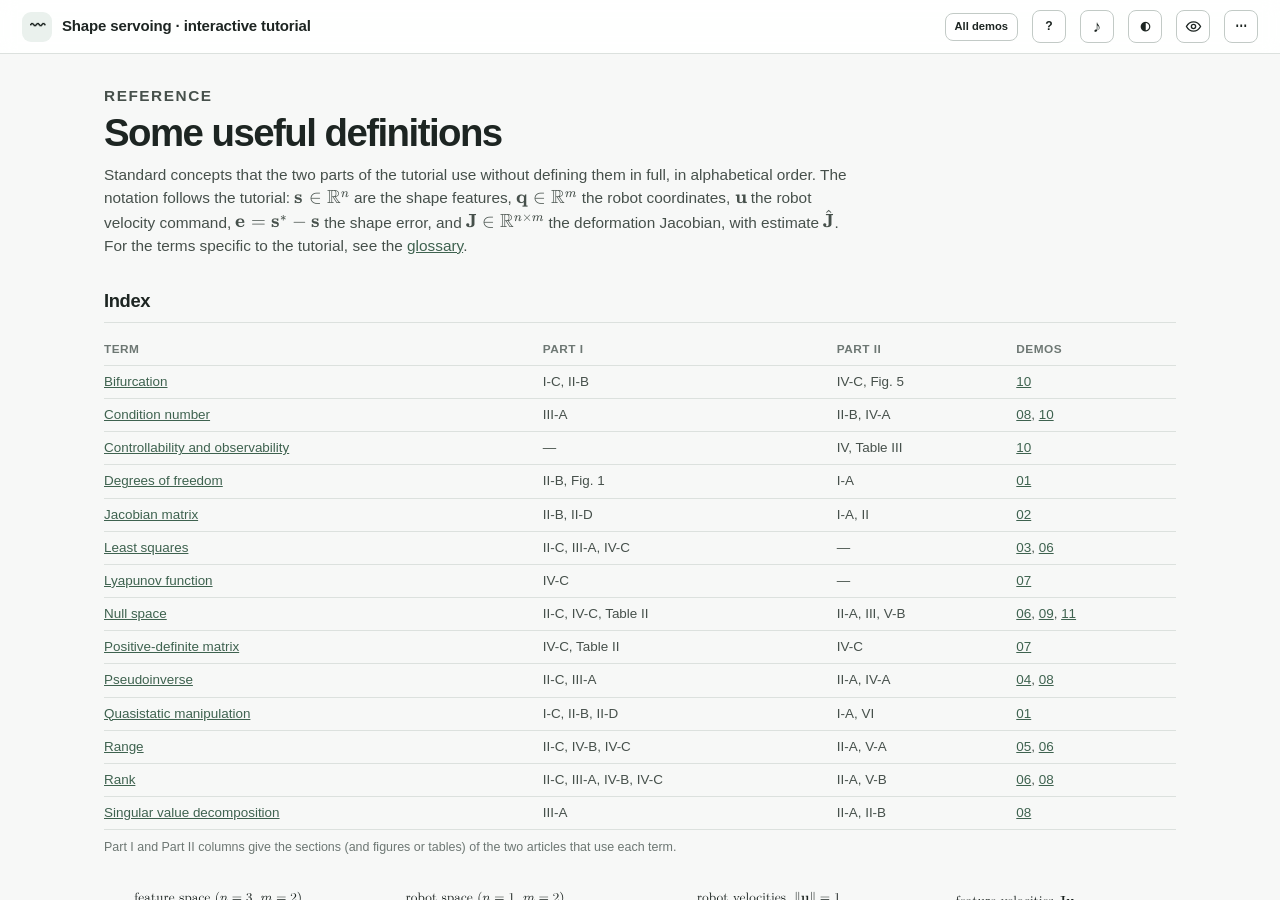
==== docs/definitions.html @ 4044e43f "Shape servoing tutorial: code and interactive demos Code for the two-part tutorial "A Tutorial on Sh" ====
<!DOCTYPE html>
<html lang="en">
<head>
    <meta charset="UTF-8">
    <meta name="viewport" content="width=device-width, initial-scale=1.0">
    <title>Useful definitions · Shape Servoing Demos</title>
    <link rel="icon" type="image/svg+xml" href="[data-uri]" data-inline="img/icon.svg">
    <script>(function () {
    // The pages run inside player.html (js/lib/frame.js): move there before the rest of this page loads,
    // except in a frame, with ?standalone, or on hosts that serve every page in a sandboxed origin.
    var sandboxed = window.origin === 'null' && location.protocol !== 'file:';
    if (window.top === window && !sandboxed && !/[?&]standalone\b/.test(location.search)) {
        var page = location.pathname.split('/').pop() || 'index.html';
        location.replace('player.html?p=' + encodeURIComponent(page + location.search + location.hash));
        return;
    }
    // Theme and palette before the first paint (js/lib/theme.js; carried in ?st= where storage is unavailable).
    var get = function (key) { try { return localStorage.getItem(key); } catch (e) { return null; } };
    var theme = get('shape-servoing-theme'), palette = get('shape-servoing-palette');
    try {
        var st = new URLSearchParams(location.search).get('st');
        if (st) {
            var carried = JSON.parse(atob(st.replace(/-/g, '+').replace(/_/g, '/')));
            theme = carried['shape-servoing-theme'] || theme;
            palette = carried['shape-servoing-palette'] || palette;
        }
    } catch (e) { /* malformed */ }
    document.documentElement.dataset.theme = theme === 'dark' || theme === 'light' ? theme
        : (matchMedia('(prefers-color-scheme: dark)').matches ? 'dark' : 'light');
    if (palette === 'cvd') document.documentElement.dataset.palette = 'cvd';
})();</script>
    <style data-inline="vendor/katex/katex.min.css">
/* KaTeX (MIT license), vendor/katex/katex.min.css with the fonts of vendor/katex/fonts */
@font-face{font-display:block;font-family:KaTeX_AMS;font-style:normal;font-weight:400;src:url([data-uri]) format("woff2")}@font-face{font-display:block;font-family:KaTeX_Caligraphic;font-style:normal;font-weight:700;src:url([data-uri]) format("woff2")}@font-face{font-display:block;font-family:KaTeX_Caligraphic;font-style:normal;font-weight:400;src:url([data-uri]) format("woff2")}@font-face{font-display:block;font-family:KaTeX_Fraktur;font-style:normal;font-weight:700;src:url([data-uri]) format("woff2")}@font-face{font-display:block;font-family:KaTeX_Fraktur;font-style:normal;font-weight:400;src:url([data-uri]) format("woff2")}@font-face{font-display:block;font-family:KaTeX_Main;font-style:normal;font-weight:700;src:url([data-uri]) format("woff2")}@font-face{font-display:block;font-family:KaTeX_Main;font-style:italic;font-weight:700;src:url([data-uri]) format("woff2")}@font-face{font-display:block;font-family:KaTeX_Main;font-style:italic;font-weight:400;src:url([data-uri]) format("woff2")}@font-face{font-display:block;font-family:KaTeX_Main;font-style:normal;font-weight:400;src:url([data-uri]) format("woff2")}@font-face{font-display:block;font-family:KaTeX_Math;font-style:italic;font-weight:700;src:url([data-uri]) format("woff2")}@font-face{font-display:block;font-family:KaTeX_Math;font-style:italic;font-weight:400;src:url([data-uri]) format("woff2")}@font-face{font-display:block;font-family:"KaTeX_SansSerif";font-style:normal;font-weight:700;src:url([data-uri]) format("woff2")}@font-face{font-display:block;font-family:"KaTeX_SansSerif";font-style:italic;font-weight:400;src:url([data-uri]) format("woff2")}@font-face{font-display:block;font-family:"KaTeX_SansSerif";font-style:normal;font-weight:400;src:url([data-uri]) format("woff2")}@font-face{font-display:block;font-family:KaTeX_Script;font-style:normal;font-weight:400;src:url([data-uri]) format("woff2")}@font-face{font-display:block;font-family:KaTeX_Size1;font-style:normal;font-weight:400;src:url([data-uri]) format("woff2")}@font-face{font-display:block;font-family:KaTeX_Size2;font-style:normal;font-weight:400;src:url([data-uri]) format("woff2")}@font-face{font-display:block;font-family:KaTeX_Size3;font-style:normal;font-weight:400;src:url([data-uri]) format("woff2")}@font-face{font-display:block;font-family:KaTeX_Size4;font-style:normal;font-weight:400;src:url([data-uri]) format("woff2")}@font-face{font-display:block;font-family:KaTeX_Typewriter;font-style:normal;font-weight:400;src:url([data-uri]) format("woff2")}.katex{font:normal 1.21em KaTeX_Main,Times New Roman,serif;line-height:1.2;position:relative;text-indent:0;text-rendering:auto}.katex *{-ms-high-contrast-adjust:none!important;border-color:currentColor}.katex .katex-version:after{content:"0.16.47"}.katex .katex-mathml{border:0;-webkit-clip-path:inset(50%);clip-path:inset(50%);height:1px;overflow:hidden;padding:0;position:absolute;width:1px}.katex .katex-html>.newline{display:block}.katex .base{position:relative;white-space:nowrap;width:-webkit-min-content;width:-moz-min-content;width:min-content}.katex .base,.katex .strut{display:inline-block}.katex .textbf{font-weight:700}.katex .textit{font-style:italic}.katex .textrm{font-family:KaTeX_Main}.katex .textsf{font-family:KaTeX_SansSerif}.katex .texttt{font-family:KaTeX_Typewriter}.katex .mathnormal{font-family:KaTeX_Math;font-style:italic}.katex .mathit{font-family:KaTeX_Main;font-style:italic}.katex .mathrm{font-style:normal}.katex .mathbf{font-family:KaTeX_Main;font-weight:700}.katex .boldsymbol{font-family:KaTeX_Math;font-style:italic;font-weight:700}.katex .amsrm,.katex .mathbb,.katex .textbb{font-family:KaTeX_AMS}.katex .mathcal{font-family:KaTeX_Caligraphic}.katex .mathfrak,.katex .textfrak{font-family:KaTeX_Fraktur}.katex .mathboldfrak,.katex .textboldfrak{font-family:KaTeX_Fraktur;font-weight:700}.katex .mathtt{font-family:KaTeX_Typewriter}.katex .mathscr,.katex .textscr{font-family:KaTeX_Script}.katex .mathsf,.katex .textsf{font-family:KaTeX_SansSerif}.katex .mathboldsf,.katex .textboldsf{font-family:KaTeX_SansSerif;font-weight:700}.katex .mathitsf,.katex .mathsfit,.katex .textitsf{font-family:KaTeX_SansSerif;font-style:italic}.katex .mainrm{font-family:KaTeX_Main;font-style:normal}.katex .vlist-t{border-collapse:collapse;display:inline-table;table-layout:fixed}.katex .vlist-r{display:table-row}.katex .vlist{display:table-cell;position:relative;vertical-align:bottom}.katex .vlist>span{display:block;height:0;position:relative}.katex .vlist>span>span{display:inline-block}.katex .vlist>span>.pstrut{overflow:hidden;width:0}.katex .vlist-t2{margin-right:-2px}.katex .vlist-s{display:table-cell;font-size:1px;min-width:2px;vertical-align:bottom;width:2px}.katex .vbox{align-items:baseline;display:inline-flex;flex-direction:column}.katex .hbox{width:100%}.katex .hbox,.katex .thinbox{display:inline-flex;flex-direction:row}.katex .thinbox{max-width:0;width:0}.katex .msupsub{text-align:left}.katex .mfrac>span>span{text-align:center}.katex .mfrac .frac-line{border-bottom-style:solid;display:inline-block;width:100%}.katex .hdashline,.katex .hline,.katex .mfrac .frac-line,.katex .overline .overline-line,.katex .rule,.katex .underline .underline-line{min-height:1px}.katex .mspace{display:inline-block}.katex .smash{display:inline;line-height:0}.katex .clap,.katex .llap,.katex .rlap{position:relative;width:0}.katex .clap>.inner,.katex .llap>.inner,.katex .rlap>.inner{position:absolute}.katex .clap>.fix,.katex .llap>.fix,.katex .rlap>.fix{display:inline-block}.katex .llap>.inner{right:0}.katex .clap>.inner,.katex .rlap>.inner{left:0}.katex .clap>.inner>span{margin-left:-50%;margin-right:50%}.katex .rule{border:0 solid;display:inline-block;position:relative}.katex .hline,.katex .overline .overline-line,.katex .underline .underline-line{border-bottom-style:solid;display:inline-block;width:100%}.katex .hdashline{border-bottom-style:dashed;display:inline-block;width:100%}.katex .sqrt>.root{margin-left:.2777777778em;margin-right:-.5555555556em}.katex .fontsize-ensurer.reset-size1.size1,.katex .sizing.reset-size1.size1{font-size:1em}.katex .fontsize-ensurer.reset-size1.size2,.katex .sizing.reset-size1.size2{font-size:1.2em}.katex .fontsize-ensurer.reset-size1.size3,.katex .sizing.reset-size1.size3{font-size:1.4em}.katex .fontsize-ensurer.reset-size1.size4,.katex .sizing.reset-size1.size4{font-size:1.6em}.katex .fontsize-ensurer.reset-size1.size5,.katex .sizing.reset-size1.size5{font-size:1.8em}.katex .fontsize-ensurer.reset-size1.size6,.katex .sizing.reset-size1.size6{font-size:2em}.katex .fontsize-ensurer.reset-size1.size7,.katex .sizing.reset-size1.size7{font-size:2.4em}.katex .fontsize-ensurer.reset-size1.size8,.katex .sizing.reset-size1.size8{font-size:2.88em}.katex .fontsize-ensurer.reset-size1.size9,.katex .sizing.reset-size1.size9{font-size:3.456em}.katex .fontsize-ensurer.reset-size1.size10,.katex .sizing.reset-size1.size10{font-size:4.148em}.katex .fontsize-ensurer.reset-size1.size11,.katex .sizing.reset-size1.size11{font-size:4.976em}.katex .fontsize-ensurer.reset-size2.size1,.katex .sizing.reset-size2.size1{font-size:.8333333333em}.katex .fontsize-ensurer.reset-size2.size2,.katex .sizing.reset-size2.size2{font-size:1em}.katex .fontsize-ensurer.reset-size2.size3,.katex .sizing.reset-size2.size3{font-size:1.1666666667em}.katex .fontsize-ensurer.reset-size2.size4,.katex .sizing.reset-size2.size4{font-size:1.3333333333em}.katex .fontsize-ensurer.reset-size2.size5,.katex .sizing.reset-size2.size5{font-size:1.5em}.katex .fontsize-ensurer.reset-size2.size6,.katex .sizing.reset-size2.size6{font-size:1.6666666667em}.katex .fontsize-ensurer.reset-size2.size7,.katex .sizing.reset-size2.size7{font-size:2em}.katex .fontsize-ensurer.reset-size2.size8,.katex .sizing.reset-size2.size8{font-size:2.4em}.katex .fontsize-ensurer.reset-size2.size9,.katex .sizing.reset-size2.size9{font-size:2.88em}.katex .fontsize-ensurer.reset-size2.size10,.katex .sizing.reset-size2.size10{font-size:3.4566666667em}.katex .fontsize-ensurer.reset-size2.size11,.katex .sizing.reset-size2.size11{font-size:4.1466666667em}.katex .fontsize-ensurer.reset-size3.size1,.katex .sizing.reset-size3.size1{font-size:.7142857143em}.katex .fontsize-ensurer.reset-size3.size2,.katex .sizing.reset-size3.size2{font-size:.8571428571em}.katex .fontsize-ensurer.reset-size3.size3,.katex .sizing.reset-size3.size3{font-size:1em}.katex .fontsize-ensurer.reset-size3.size4,.katex .sizing.reset-size3.size4{font-size:1.1428571429em}.katex .fontsize-ensurer.reset-size3.size5,.katex .sizing.reset-size3.size5{font-size:1.2857142857em}.katex .fontsize-ensurer.reset-size3.size6,.katex .sizing.reset-size3.size6{font-size:1.4285714286em}.katex .fontsize-ensurer.reset-size3.size7,.katex .sizing.reset-size3.size7{font-size:1.7142857143em}.katex .fontsize-ensurer.reset-size3.size8,.katex .sizing.reset-size3.size8{font-size:2.0571428571em}.katex .fontsize-ensurer.reset-size3.size9,.katex .sizing.reset-size3.size9{font-size:2.4685714286em}.katex .fontsize-ensurer.reset-size3.size10,.katex .sizing.reset-size3.size10{font-size:2.9628571429em}.katex .fontsize-ensurer.reset-size3.size11,.katex .sizing.reset-size3.size11{font-size:3.5542857143em}.katex .fontsize-ensurer.reset-size4.size1,.katex .sizing.reset-size4.size1{font-size:.625em}.katex .fontsize-ensurer.reset-size4.size2,.katex .sizing.reset-size4.size2{font-size:.75em}.katex .fontsize-ensurer.reset-size4.size3,.katex .sizing.reset-size4.size3{font-size:.875em}.katex .fontsize-ensurer.reset-size4.size4,.katex .sizing.reset-size4.size4{font-size:1em}.katex .fontsize-ensurer.reset-size4.size5,.katex .sizing.reset-size4.size5{font-size:1.125em}.katex .fontsize-ensurer.reset-size4.size6,.katex .sizing.reset-size4.size6{font-size:1.25em}.katex .fontsize-ensurer.reset-size4.size7,.katex .sizing.reset-size4.size7{font-size:1.5em}.katex .fontsize-ensurer.reset-size4.size8,.katex .sizing.reset-size4.size8{font-size:1.8em}.katex .fontsize-ensurer.reset-size4.size9,.katex .sizing.reset-size4.size9{font-size:2.16em}.katex .fontsize-ensurer.reset-size4.size10,.katex .sizing.reset-size4.size10{font-size:2.5925em}.katex .fontsize-ensurer.reset-size4.size11,.katex .sizing.reset-size4.size11{font-size:3.11em}.katex .fontsize-ensurer.reset-size5.size1,.katex .sizing.reset-size5.size1{font-size:.5555555556em}.katex .fontsize-ensurer.reset-size5.size2,.katex .sizing.reset-size5.size2{font-size:.6666666667em}.katex .fontsize-ensurer.reset-size5.size3,.katex .sizing.reset-size5.size3{font-size:.7777777778em}.katex .fontsize-ensurer.reset-size5.size4,.katex .sizing.reset-size5.size4{font-size:.8888888889em}.katex .fontsize-ensurer.reset-size5.size5,.katex .sizing.reset-size5.size5{font-size:1em}.katex .fontsize-ensurer.reset-size5.size6,.katex .sizing.reset-size5.size6{font-size:1.1111111111em}.katex .fontsize-ensurer.reset-size5.size7,.katex .sizing.reset-size5.size7{font-size:1.3333333333em}.katex .fontsize-ensurer.reset-size5.size8,.katex .sizing.reset-size5.size8{font-size:1.6em}.katex .fontsize-ensurer.reset-size5.size9,.katex .sizing.reset-size5.size9{font-size:1.92em}.katex .fontsize-ensurer.reset-size5.size10,.katex .sizing.reset-size5.size10{font-size:2.3044444444em}.katex .fontsize-ensurer.reset-size5.size11,.katex .sizing.reset-size5.size11{font-size:2.7644444444em}.katex .fontsize-ensurer.reset-size6.size1,.katex .sizing.reset-size6.size1{font-size:.5em}.katex .fontsize-ensurer.reset-size6.size2,.katex .sizing.reset-size6.size2{font-size:.6em}.katex .fontsize-ensurer.reset-size6.size3,.katex .sizing.reset-size6.size3{font-size:.7em}.katex .fontsize-ensurer.reset-size6.size4,.katex .sizing.reset-size6.size4{font-size:.8em}.katex .fontsize-ensurer.reset-size6.size5,.katex .sizing.reset-size6.size5{font-size:.9em}.katex .fontsize-ensurer.reset-size6.size6,.katex .sizing.reset-size6.size6{font-size:1em}.katex .fontsize-ensurer.reset-size6.size7,.katex .sizing.reset-size6.size7{font-size:1.2em}.katex .fontsize-ensurer.reset-size6.size8,.katex .sizing.reset-size6.size8{font-size:1.44em}.katex .fontsize-ensurer.reset-size6.size9,.katex .sizing.reset-size6.size9{font-size:1.728em}.katex .fontsize-ensurer.reset-size6.size10,.katex .sizing.reset-size6.size10{font-size:2.074em}.katex .fontsize-ensurer.reset-size6.size11,.katex .sizing.reset-size6.size11{font-size:2.488em}.katex .fontsize-ensurer.reset-size7.size1,.katex .sizing.reset-size7.size1{font-size:.4166666667em}.katex .fontsize-ensurer.reset-size7.size2,.katex .sizing.reset-size7.size2{font-size:.5em}.katex .fontsize-ensurer.reset-size7.size3,.katex .sizing.reset-size7.size3{font-size:.5833333333em}.katex .fontsize-ensurer.reset-size7.size4,.katex .sizing.reset-size7.size4{font-size:.6666666667em}.katex .fontsize-ensurer.reset-size7.size5,.katex .sizing.reset-size7.size5{font-size:.75em}.katex .fontsize-ensurer.reset-size7.size6,.katex .sizing.reset-size7.size6{font-size:.8333333333em}.katex .fontsize-ensurer.reset-size7.size7,.katex .sizing.reset-size7.size7{font-size:1em}.katex .fontsize-ensurer.reset-size7.size8,.katex .sizing.reset-size7.size8{font-size:1.2em}.katex .fontsize-ensurer.reset-size7.size9,.katex .sizing.reset-size7.size9{font-size:1.44em}.katex .fontsize-ensurer.reset-size7.size10,.katex .sizing.reset-size7.size10{font-size:1.7283333333em}.katex .fontsize-ensurer.reset-size7.size11,.katex .sizing.reset-size7.size11{font-size:2.0733333333em}.katex .fontsize-ensurer.reset-size8.size1,.katex .sizing.reset-size8.size1{font-size:.3472222222em}.katex .fontsize-ensurer.reset-size8.size2,.katex .sizing.reset-size8.size2{font-size:.4166666667em}.katex .fontsize-ensurer.reset-size8.size3,.katex .sizing.reset-size8.size3{font-size:.4861111111em}.katex .fontsize-ensurer.reset-size8.size4,.katex .sizing.reset-size8.size4{font-size:.5555555556em}.katex .fontsize-ensurer.reset-size8.size5,.katex .sizing.reset-size8.size5{font-size:.625em}.katex .fontsize-ensurer.reset-size8.size6,.katex .sizing.reset-size8.size6{font-size:.6944444444em}.katex .fontsize-ensurer.reset-size8.size7,.katex .sizing.reset-size8.size7{font-size:.8333333333em}.katex .fontsize-ensurer.reset-size8.size8,.katex .sizing.reset-size8.size8{font-size:1em}.katex .fontsize-ensurer.reset-size8.size9,.katex .sizing.reset-size8.size9{font-size:1.2em}.katex .fontsize-ensurer.reset-size8.size10,.katex .sizing.reset-size8.size10{font-size:1.4402777778em}.katex .fontsize-ensurer.reset-size8.size11,.katex .sizing.reset-size8.size11{font-size:1.7277777778em}.katex .fontsize-ensurer.reset-size9.size1,.katex .sizing.reset-size9.size1{font-size:.2893518519em}.katex .fontsize-ensurer.reset-size9.size2,.katex .sizing.reset-size9.size2{font-size:.3472222222em}.katex .fontsize-ensurer.reset-size9.size3,.katex .sizing.reset-size9.size3{font-size:.4050925926em}.katex .fontsize-ensurer.reset-size9.size4,.katex .sizing.reset-size9.size4{font-size:.462962963em}.katex .fontsize-ensurer.reset-size9.size5,.katex .sizing.reset-size9.size5{font-size:.5208333333em}.katex .fontsize-ensurer.reset-size9.size6,.katex .sizing.reset-size9.size6{font-size:.5787037037em}.katex .fontsize-ensurer.reset-size9.size7,.katex .sizing.reset-size9.size7{font-size:.6944444444em}.katex .fontsize-ensurer.reset-size9.size8,.katex .sizing.reset-size9.size8{font-size:.8333333333em}.katex .fontsize-ensurer.reset-size9.size9,.katex .sizing.reset-size9.size9{font-size:1em}.katex .fontsize-ensurer.reset-size9.size10,.katex .sizing.reset-size9.size10{font-size:1.2002314815em}.katex .fontsize-ensurer.reset-size9.size11,.katex .sizing.reset-size9.size11{font-size:1.4398148148em}.katex .fontsize-ensurer.reset-size10.size1,.katex .sizing.reset-size10.size1{font-size:.2410800386em}.katex .fontsize-ensurer.reset-size10.size2,.katex .sizing.reset-size10.size2{font-size:.2892960463em}.katex .fontsize-ensurer.reset-size10.size3,.katex .sizing.reset-size10.size3{font-size:.337512054em}.katex .fontsize-ensurer.reset-size10.size4,.katex .sizing.reset-size10.size4{font-size:.3857280617em}.katex .fontsize-ensurer.reset-size10.size5,.katex .sizing.reset-size10.size5{font-size:.4339440694em}.katex .fontsize-ensurer.reset-size10.size6,.katex .sizing.reset-size10.size6{font-size:.4821600771em}.katex .fontsize-ensurer.reset-size10.size7,.katex .sizing.reset-size10.size7{font-size:.5785920926em}.katex .fontsize-ensurer.reset-size10.size8,.katex .sizing.reset-size10.size8{font-size:.6943105111em}.katex .fontsize-ensurer.reset-size10.size9,.katex .sizing.reset-size10.size9{font-size:.8331726133em}.katex .fontsize-ensurer.reset-size10.size10,.katex .sizing.reset-size10.size10{font-size:1em}.katex .fontsize-ensurer.reset-size10.size11,.katex .sizing.reset-size10.size11{font-size:1.1996142719em}.katex .fontsize-ensurer.reset-size11.size1,.katex .sizing.reset-size11.size1{font-size:.2009646302em}.katex .fontsize-ensurer.reset-size11.size2,.katex .sizing.reset-size11.size2{font-size:.2411575563em}.katex .fontsize-ensurer.reset-size11.size3,.katex .sizing.reset-size11.size3{font-size:.2813504823em}.katex .fontsize-ensurer.reset-size11.size4,.katex .sizing.reset-size11.size4{font-size:.3215434084em}.katex .fontsize-ensurer.reset-size11.size5,.katex .sizing.reset-size11.size5{font-size:.3617363344em}.katex .fontsize-ensurer.reset-size11.size6,.katex .sizing.reset-size11.size6{font-size:.4019292605em}.katex .fontsize-ensurer.reset-size11.size7,.katex .sizing.reset-size11.size7{font-size:.4823151125em}.katex .fontsize-ensurer.reset-size11.size8,.katex .sizing.reset-size11.size8{font-size:.578778135em}.katex .fontsize-ensurer.reset-size11.size9,.katex .sizing.reset-size11.size9{font-size:.6945337621em}.katex .fontsize-ensurer.reset-size11.size10,.katex .sizing.reset-size11.size10{font-size:.8336012862em}.katex .fontsize-ensurer.reset-size11.size11,.katex .sizing.reset-size11.size11{font-size:1em}.katex .delimsizing.size1{font-family:KaTeX_Size1}.katex .delimsizing.size2{font-family:KaTeX_Size2}.katex .delimsizing.size3{font-family:KaTeX_Size3}.katex .delimsizing.size4{font-family:KaTeX_Size4}.katex .delimsizing.mult .delim-size1>span{font-family:KaTeX_Size1}.katex .delimsizing.mult .delim-size4>span{font-family:KaTeX_Size4}.katex .nulldelimiter{display:inline-block;width:.12em}.katex .delimcenter,.katex .op-symbol{position:relative}.katex .op-symbol.small-op{font-family:KaTeX_Size1}.katex .op-symbol.large-op{font-family:KaTeX_Size2}.katex .accent>.vlist-t,.katex .op-limits>.vlist-t{text-align:center}.katex .accent .accent-body{position:relative}.katex .accent .accent-body:not(.accent-full){width:0}.katex .overlay{display:block}.katex .mtable .vertical-separator{display:inline-block;min-width:1px}.katex .mtable .arraycolsep{display:inline-block}.katex .mtable .col-align-c>.vlist-t{text-align:center}.katex .mtable .col-align-l>.vlist-t{text-align:left}.katex .mtable .col-align-r>.vlist-t{text-align:right}.katex .svg-align{text-align:left}.katex svg{fill:currentColor;stroke:currentColor;display:block;height:inherit;position:absolute;width:100%}.katex svg path{stroke:none}.katex svg{fill-rule:nonzero;fill-opacity:1;stroke-width:1;stroke-linecap:butt;stroke-linejoin:miter;stroke-miterlimit:4;stroke-dasharray:none;stroke-dashoffset:0;stroke-opacity:1}.katex img{border-style:none;max-height:none;max-width:none;min-height:0;min-width:0}.katex .stretchy{display:block;overflow:hidden;position:relative;width:100%}.katex .stretchy:after,.katex .stretchy:before{content:""}.katex .hide-tail{overflow:hidden;position:relative;width:100%}.katex .halfarrow-left{left:0;overflow:hidden;position:absolute;width:50.2%}.katex .halfarrow-right{overflow:hidden;position:absolute;right:0;width:50.2%}.katex .brace-left{left:0;overflow:hidden;position:absolute;width:25.1%}.katex .brace-center{left:25%;overflow:hidden;position:absolute;width:50%}.katex .brace-right{overflow:hidden;position:absolute;right:0;width:25.1%}.katex .x-arrow-pad{padding:0 .5em}.katex .cd-arrow-pad{padding:0 .55556em 0 .27778em}.katex .mover,.katex .munder,.katex .x-arrow{text-align:center}.katex .boxpad{padding:0 .3em}.katex .fbox,.katex .fcolorbox{border:.04em solid;box-sizing:border-box}.katex .cancel-pad{padding:0 .2em}.katex .cancel-lap{margin-left:-.2em;margin-right:-.2em}.katex .sout{border-bottom-style:solid;border-bottom-width:.08em}.katex .angl{border-right:.049em solid;border-top:.049em solid;box-sizing:border-box;margin-right:.03889em}.katex .anglpad{padding:0 .03889em}.katex .eqn-num:before{content:"(" counter(katexEqnNo) ")";counter-increment:katexEqnNo}.katex .mml-eqn-num:before{content:"(" counter(mmlEqnNo) ")";counter-increment:mmlEqnNo}.katex .mtr-glue{width:50%}.katex .cd-vert-arrow{display:inline-block;position:relative}.katex .cd-label-left{display:inline-block;position:absolute;right:calc(50% + .3em);text-align:left}.katex .cd-label-right{display:inline-block;left:calc(50% + .3em);position:absolute;text-align:right}.katex-display{display:block;margin:1em 0;text-align:center}.katex-display>.katex{display:block;text-align:center;white-space:nowrap}.katex-display>.katex>.katex-html{display:block;position:relative}.katex-display>.katex>.katex-html>.tag{position:absolute;right:0}.katex-display.leqno>.katex>.katex-html>.tag{left:0;right:auto}.katex-display.fleqn>.katex{padding-left:2em;text-align:left}body{counter-reset:katexEqnNo mmlEqnNo}
</style>
    <style data-inline="css/app.css">
/* ==========================================================================
   Shape servoing tutorial - interactive companion
   Visual language: entity colours of the paper
   figures (rod blue, tracked points yellow, target slate, grippers violet and
   orange, failures red).
   ========================================================================== */

:root {
    color-scheme: light;
    --bg: #f7f8f7;
    --surface: #ffffff;
    --surface-soft: #f0f3f1;
    --ink: #1d2522;
    --ink-soft: #46504b;
    --muted: #6d7773;
    --line: #dce1de;
    --line-strong: #c2cac6;
    --accent: #527563;
    --accent-strong: #3e624f;
    --accent-soft: #eaf1ed;
    --canvas: #fbfcfb;
    --grid: #e8ece9;
    --grid-strong: #d5dcd8;
    --robot: #9aa6a1;
    --robot-deep: #7b8983;
    --joint: #5d6a64;
    --shadow: 0 12px 36px rgba(28, 39, 34, 0.07);

    --rod: #2a78d6;
    --feature: #eda100;
    --feature-ring: #1d2522;
    --target: #868aad;
    --target-point: #727273;
    --grip-l: #4a3aa7;
    --grip-r: #eb6834;
    --red: #e34948;
    --aqua: #1baf7a;
    --green: #2e8540;
    --rep-points: #2a78d6;
    --rep-edges: #eb6834;
    --rep-angles: #1baf7a;
    --div-neg: #e34948;
    --div-pos: #2a78d6;
    --div-mid: #f0efec;

    --font: "Aptos", "Segoe UI Variable", "Segoe UI", "Inter", "Helvetica Neue", Arial, sans-serif;
    --mono: "Cascadia Code", ui-monospace, SFMono-Regular, Menlo, Consolas, monospace;
    font-family: var(--font);
}

[data-theme="dark"] {
    color-scheme: dark;
    --bg: #111513;
    --surface: #171c19;
    --surface-soft: #202723;
    --ink: #eef1ef;
    --ink-soft: #c3cbc7;
    --muted: #929d97;
    --line: #303833;
    --line-strong: #48524c;
    --accent: #91b19f;
    --accent-strong: #b2cdbf;
    --accent-soft: #26372f;
    --canvas: #1c221f;
    --grid: #2a322d;
    --grid-strong: #3a443d;
    --robot: #6f7d77;
    --robot-deep: #586661;
    --joint: #aab6b0;
    --shadow: 0 16px 40px rgba(0, 0, 0, 0.24);

    --rod: #4b93ea;
    --feature: #f2b52a;
    --feature-ring: #111513;
    --target: #a7abcc;
    --target-point: #a3a3a6;
    --grip-l: #8d80ee;
    --grip-r: #f08a5a;
    --red: #ec6b6a;
    --aqua: #2bbd88;
    --green: #4caf63;
    --rep-points: #4b93ea;
    --rep-edges: #f08a5a;
    --rep-angles: #2bbd88;
    --div-neg: #ec6b6a;
    --div-pos: #4b93ea;
    --div-mid: #2b302d;
}

/* Part II (advanced concepts): a warm sand palette for the page, canvases,
   robot arms, and interface accents, so that Part II demos are recognizable at
   a glance. Entity colours (rod, points, target, grippers) do not change.
   Applied to <html> on Part II demo pages and to the Part II menu section. */
[data-part="2"] {
    --bg: #f7f4ee;
    --surface: #fffdf9;
    --surface-soft: #f3eee4;
    --muted: #776f66;
    --line: #e4ddd0;
    --line-strong: #cdc3b1;
    --accent: #8d6b43;
    --accent-strong: #6f5232;
    --accent-soft: #f2eadc;
    --canvas: #fdfbf7;
    --grid: #efe9de;
    --grid-strong: #e0d7c7;
    --robot: #a9a297;
    --robot-deep: #8a8377;
    --joint: #6b645a;
    --div-mid: #f2efe9;
}
[data-theme="dark"][data-part="2"], [data-theme="dark"] [data-part="2"] {
    --bg: #15130f;
    --surface: #1c1915;
    --surface-soft: #27221b;
    --muted: #a09586;
    --line: #38312a;
    --line-strong: #51493e;
    --accent: #c9a97f;
    --accent-strong: #dcc29e;
    --accent-soft: #392f23;
    --canvas: #221e18;
    --grid: #302a22;
    --grid-strong: #423a30;
    --robot: #80786c;
    --robot-deep: #685f54;
    --joint: #b8ad9e;
    --div-mid: #2e2a24;
}

/* Optional colour-blind palette (⋯ menu), after the Okabe-Ito set: red becomes
   vermillion, green bluish green, and aqua sky blue, so that pairs such as
   failure/success, command/response, and edge vectors/turning angles stay
   distinct under common colour-vision deficiencies. The colour names used in
   the lessons (blue rod, yellow points, violet and orange grippers, red, green)
   still apply. The dark rule sets every property of the light one. */
[data-palette="cvd"] {
    --rod: #0072b2;
    --red: #d55e00;
    --aqua: #56b4e9;
    --green: #009e73;
    --rep-points: #0072b2;
    --rep-angles: #009e73;
    --div-neg: #d55e00;
    --div-pos: #0072b2;
}
[data-theme="dark"][data-palette="cvd"] {
    --rod: #4ba3e3;
    --red: #f07f3c;
    --aqua: #8ed0f2;
    --green: #1db38a;
    --rep-points: #4ba3e3;
    --rep-angles: #1db38a;
    --div-neg: #f07f3c;
    --div-pos: #4ba3e3;
}

*, *::before, *::after { box-sizing: border-box; }

html, body { margin: 0; }

body {
    min-height: 100vh;
    color: var(--ink);
    background: var(--bg);
    font-size: 15px;
    line-height: 1.5;
    text-rendering: optimizeLegibility;
}

button, input, select { font: inherit; color: inherit; }
:focus-visible { outline: 3px solid color-mix(in srgb, var(--accent) 55%, transparent); outline-offset: 2px; }
h1, h2, h3, h4, p { margin-top: 0; }
a { color: var(--accent-strong); }
code, .mono { font-family: var(--mono); font-size: 0.86em; }

/* ---------------------------------------------------------------- topbar */
.topbar {
    position: sticky;
    top: 0;
    z-index: 20;
    display: flex;
    gap: 14px;
    align-items: center;
    padding: 10px 22px;
    border-bottom: 1px solid var(--line);
    background: color-mix(in srgb, var(--surface) 88%, transparent);
    backdrop-filter: blur(8px);
}
.brand { display: flex; gap: 10px; align-items: center; color: var(--ink); font-weight: 720; text-decoration: none; letter-spacing: -0.01em; }
.brand-mark { display: grid; width: 30px; height: 30px; place-items: center; border-radius: 9px; background: var(--accent-soft); }
.topbar-title { min-width: 0; overflow: hidden; color: var(--muted); font-size: 0.82rem; white-space: nowrap; text-overflow: ellipsis; }
.topbar-title strong { color: var(--ink); font-weight: 680; }
.topbar-spacer { flex: 1; }
.topbar-nav { display: flex; gap: 6px; }

/* ---------------------------------------------------------------- buttons */
.button {
    display: inline-flex;
    gap: 6px;
    align-items: center;
    justify-content: center;
    min-height: 33px;
    padding: 6px 12px;
    border: 1px solid var(--line-strong);
    border-radius: 8px;
    color: var(--ink);
    background: var(--surface);
    font-size: 0.76rem;
    font-weight: 700;
    text-decoration: none;
    cursor: pointer;
    white-space: nowrap;
}
.button:hover:not(:disabled) { border-color: var(--accent); background: var(--accent-soft); }
.button:disabled { color: var(--muted); cursor: not-allowed; opacity: 0.55; }
.button.primary { color: #ffffff; border-color: var(--accent-strong); background: var(--accent-strong); }
.button.primary:hover:not(:disabled) { color: #ffffff; background: var(--accent); }
[data-theme="dark"] .button.primary, [data-theme="dark"] .button.primary:hover:not(:disabled) { color: #152019; }
.button.ghost { border-color: transparent; background: transparent; }
.button.small { min-height: 28px; padding: 4px 9px; font-size: 0.7rem; }
.button[aria-pressed="true"] { border-color: var(--accent); background: var(--accent-soft); }
.icon-button { width: 34px; padding: 0; }

/* ---------------------------------------------------------------- menu */
.menu { width: min(100%, 1180px); margin: 0 auto; padding: 34px 24px 60px; }
.menu-intro-grid { display: grid; grid-template-columns: minmax(0, 1fr) minmax(0, 1fr); gap: 32px; align-items: start; margin-bottom: 34px; }
.menu-hero { min-width: 0; }
.kicker { margin: 0 0 6px; color: var(--accent); font-size: 0.72rem; font-weight: 760; letter-spacing: 0.1em; text-transform: uppercase; }
.menu-hero h1 { margin-bottom: 12px; font-size: clamp(1.9rem, 3.8vw, 2.7rem); font-weight: 680; letter-spacing: -0.045em; line-height: 1.04; }
.menu-hero p { color: var(--ink-soft); font-size: 0.98rem; }
/* How to use the demos, glossary, definitions, and citation, under the introduction. */
.hero-actions { display: flex; flex-wrap: wrap; gap: 8px; margin: 4px 0 2px; }
.hero-actions .button { min-height: 36px; padding: 7px 14px; font-size: 0.8rem; }
.hero-action-icon { display: inline-grid; width: 18px; height: 18px; place-items: center; border-radius: 6px; color: var(--accent-strong); background: var(--accent-soft); font-size: 0.78rem; font-weight: 800; }
.paper-figure { min-width: 0; margin: 0; }
.paper-figure-panel { padding: 12px 14px; border: 1px solid var(--line); border-radius: 16px; background: #ffffff; box-shadow: var(--shadow); }
.paper-figure img { display: block; width: 100%; max-width: 900px; height: auto; margin: 0 auto; }
.paper-figure figcaption { margin: 9px 4px 0; color: var(--ink-soft); font-size: 0.76rem; line-height: 1.45; }
.paper-figure figcaption b { color: var(--ink); }
.loop-strip { display: flex; gap: 6px; flex-wrap: wrap; margin-top: 14px; }
.loop-chip { padding: 4px 10px; border: 1px solid var(--line); border-radius: 999px; color: var(--ink-soft); background: var(--surface); font-size: 0.72rem; font-weight: 650; }
.loop-chip b { color: var(--accent-strong); }

.part { margin-top: 30px; }
.part[data-part="2"] { margin-top: 40px; padding: 20px 20px 24px; border: 1px solid var(--line); border-radius: 18px; color: var(--ink); background: var(--bg); }
.part-tag { display: inline-block; margin-right: 8px; padding: 2px 9px; border-radius: 999px; color: var(--accent-strong); background: var(--accent-soft); font-size: 0.66rem; font-weight: 800; letter-spacing: 0.08em; text-transform: uppercase; vertical-align: 2px; }
.topbar .part-tag { margin-right: 6px; }
.part-heading { display: flex; gap: 14px; align-items: baseline; margin-bottom: 14px; padding-bottom: 8px; border-bottom: 1px solid var(--line); }
.part-heading h2 { margin: 0; font-size: 1.18rem; letter-spacing: -0.02em; }
.part-heading p { margin: 0; color: var(--muted); font-size: 0.82rem; }
.card-grid { display: grid; grid-template-columns: repeat(auto-fill, minmax(330px, 1fr)); gap: 14px; }

.demo-card {
    position: relative;
    display: grid;
    grid-template-rows: auto 1fr;
    overflow: hidden;
    border: 1px solid var(--line);
    border-radius: 14px;
    color: inherit;
    background: var(--surface);
    box-shadow: var(--shadow);
    text-decoration: none;
    transition: transform 160ms ease, border-color 160ms ease, box-shadow 160ms ease;
}
.demo-card:hover { border-color: var(--accent); transform: translateY(-2px); }
.demo-card canvas { display: block; width: 100%; aspect-ratio: 2.3 / 1; background: var(--canvas); border-bottom: 1px solid var(--line); }
.demo-card-body { display: grid; gap: 6px; padding: 14px 16px 16px; }
.demo-card-top { display: flex; gap: 10px; align-items: baseline; }
.demo-index { color: var(--accent); font-family: var(--mono); font-size: 0.78rem; font-weight: 700; }
.demo-card h3 { margin: 0; font-size: 1.0rem; letter-spacing: -0.015em; }
.demo-card p { margin: 0; color: var(--muted); font-size: 0.8rem; }
.concepts { display: flex; gap: 5px; flex-wrap: wrap; margin-top: 4px; }
.concept { padding: 2px 8px; border-radius: 999px; color: var(--accent-strong); background: var(--accent-soft); font-size: 0.66rem; font-weight: 700; }
.visited-badge { position: absolute; top: 10px; right: 10px; padding: 2px 8px; border-radius: 999px; color: var(--accent-strong); background: var(--surface); font-size: 0.64rem; font-weight: 760; box-shadow: inset 0 0 0 1px var(--line); }
.menu-footer { margin-top: 40px; color: var(--muted); font-size: 0.78rem; }

/* ---------------------------------------------------------------- demo page */
.demo-layout { display: grid; grid-template-columns: 380px minmax(0, 1fr); min-height: calc(100vh - 55px); }
.lesson {
    position: sticky;
    top: 55px;
    height: calc(100vh - 55px);
    overflow-y: auto;
    padding: 24px 24px 40px;
    border-right: 1px solid var(--line);
    background: var(--surface);
}
.lesson h1 { margin-bottom: 8px; font-size: 1.55rem; font-weight: 690; letter-spacing: -0.035em; line-height: 1.1; }
.lesson-intro { color: var(--ink-soft); font-size: 0.9rem; }
.lesson-block { margin-top: 20px; }
.lesson-block p, .lesson-block li { color: var(--ink-soft); font-size: 0.86rem; }
.lesson-kicker { margin-bottom: 8px !important; color: var(--accent-strong) !important; font-size: 0.66rem !important; font-weight: 820; letter-spacing: 0.09em; text-transform: uppercase; }
.lesson .tex-block { margin: 10px 0 12px; padding: 10px 12px; overflow-x: auto; border-left: 3px solid var(--accent); border-radius: 0 8px 8px 0; background: var(--surface-soft); }
.lesson .tex-block .katex-display { margin: 0; }
.missions { margin: 0; padding-left: 0; list-style: none; counter-reset: mission; }
.missions li { position: relative; margin-bottom: 9px; padding-left: 30px; }
.missions li::before {
    counter-increment: mission;
    content: counter(mission);
    position: absolute;
    top: 1px;
    left: 0;
    display: grid;
    width: 20px;
    height: 20px;
    place-items: center;
    border-radius: 50%;
    color: var(--accent-strong);
    background: var(--accent-soft);
    font-size: 0.68rem;
    font-weight: 800;
}
.takeaway { padding: 14px 16px; border-radius: 12px; background: var(--accent-soft); }
.takeaway p { margin: 0; color: var(--ink) !important; }
.lesson details { margin-top: 18px; border-top: 1px solid var(--line); }
.lesson summary { padding: 10px 0; color: var(--ink); font-size: 0.84rem; font-weight: 720; cursor: pointer; }
.lesson-nav { display: flex; gap: 8px; justify-content: space-between; margin-top: 26px; }

.workspace { min-width: 0; padding: 20px 22px 40px; }
.stage { display: grid; grid-template-columns: minmax(0, 1fr) 300px; gap: 16px; align-items: start; }
.stage.wide-rail { grid-template-columns: minmax(0, 1fr) 360px; }
.stage.no-rail { grid-template-columns: minmax(0, 1fr); }

.card { min-width: 0; padding: 14px; border: 1px solid var(--line); border-radius: 14px; background: var(--surface); box-shadow: var(--shadow); }
.card + .card { margin-top: 12px; }
.card-heading { display: flex; gap: 10px; align-items: baseline; justify-content: space-between; margin-bottom: 8px; }
.card-heading h3 { margin: 0; font-size: 0.84rem; font-weight: 730; }
.card-note { color: var(--muted); font-size: 0.7rem; font-variant-numeric: tabular-nums; }
.rail { display: grid; gap: 12px; }
.rail .card + .card { margin-top: 0; }

.scene-canvas { display: block; width: 100%; height: clamp(230px, 32vh, 310px); border: 1px solid var(--line); border-radius: 10px; background: var(--canvas); touch-action: none; }
.scene-canvas.tall { height: clamp(250px, 36vh, 340px); }
.scene-canvas.compact { height: clamp(210px, 27vh, 255px); }
.scene-canvas.spatial-canvas { height: clamp(245px, 30vh, 300px); cursor: grab; }
.spatial-view-grid { display: grid; grid-template-columns: repeat(3, minmax(0, 1fr)); gap: 8px; margin-top: 8px; }
.spatial-mini-view { position: relative; min-width: 0; }
.spatial-mini-canvas { display: block; width: 100%; height: 82px; border: 1px solid var(--line); border-radius: 8px; background: var(--canvas); }
.spatial-mini-view > span { position: absolute; right: 7px; bottom: 5px; padding: 1px 4px; border-radius: 4px; color: var(--muted); background: color-mix(in srgb, var(--canvas) 82%, transparent); font-size: 0.61rem; font-weight: 650; letter-spacing: 0.02em; }
.subspace-canvas { display: block; width: 100%; height: 250px; border: 1px solid var(--line); border-radius: 9px; background: var(--canvas); }
.interaction-guide { margin: -1px 0 9px; padding: 7px 9px; border-left: 3px solid var(--accent); border-radius: 0 7px 7px 0; color: var(--ink-soft); background: var(--accent-soft); font-size: 0.71rem; line-height: 1.4; }
.legend { display: flex; gap: 14px; flex-wrap: wrap; align-items: center; padding: 8px 2px 0; color: var(--muted); font-size: 0.7rem; }
.legend-item { display: inline-flex; gap: 6px; align-items: center; }
.swatch { width: 18px; height: 0; border-top: 3px solid currentColor; border-radius: 2px; }
.swatch.dashed { border-top-style: dashed; }
.swatch.dot { width: 9px; height: 9px; border: 0; border-radius: 50%; background: currentColor; }
.swatch.ring { width: 10px; height: 10px; border: 1.6px solid currentColor; border-radius: 50%; }
.toolbar { display: flex; gap: 7px; flex-wrap: wrap; align-items: center; padding-top: 10px; }
.toolbar-divider { width: 1px; height: 22px; margin: 0 3px; background: var(--line); }
.hint { color: var(--muted); font-size: 0.72rem; }

.plots { display: grid; grid-template-columns: repeat(auto-fit, minmax(300px, 1fr)); gap: 12px; margin-top: 16px; }
.plot-canvas { display: block; width: 100%; height: 190px; }
.plot-canvas.short { height: 150px; }
.plot-canvas.tall { height: 240px; }
.series-legend { display: flex; gap: 10px; flex-wrap: wrap; padding-top: 6px; color: var(--muted); font-size: 0.68rem; }
.series-legend > span { display: inline-flex; gap: 5px; align-items: center; }
.series-legend > span > i { width: 14px; height: 0; border-top: 2.5px solid currentColor; }
.series-legend > span > i.dotted { border-top-style: dotted; }
.series-legend > span > i.dashed { border-top-style: dashed; }

/* ---------------------------------------------------------------- controls */
.control { display: grid; gap: 4px; margin-bottom: 10px; }
.control-head { display: flex; gap: 8px; align-items: baseline; justify-content: space-between; font-size: 0.76rem; }
.control-head label { color: var(--ink-soft); font-weight: 650; }
.control-head output { color: var(--ink); font-family: var(--mono); font-size: 0.72rem; font-variant-numeric: tabular-nums; }
.control-help { margin: -1px 0 2px; color: var(--muted); font-size: 0.67rem; font-weight: 450; line-height: 1.35; }
input[type="range"] { width: 100%; accent-color: var(--accent-strong); }
.segmented { display: inline-flex; gap: 2px; padding: 2px; border: 1px solid var(--line); border-radius: 10px; background: var(--surface-soft); }
.segmented button { min-height: 28px; padding: 3px 10px; border: 0; border-radius: 8px; color: var(--muted); background: transparent; font-size: 0.72rem; font-weight: 720; cursor: pointer; }
.segmented button[aria-pressed="true"] { color: var(--ink); background: var(--surface); box-shadow: inset 0 0 0 1px var(--line); }
.switch { display: flex; gap: 8px; align-items: center; margin-bottom: 8px; color: var(--ink-soft); font-size: 0.76rem; font-weight: 650; cursor: pointer; }
.switch input { width: 30px; height: 17px; accent-color: var(--accent-strong); }

.readouts { display: grid; grid-template-columns: repeat(auto-fit, minmax(84px, 1fr)); gap: 10px 14px; }
.readout > span { display: block; color: var(--muted); font-size: 0.66rem; }
.readout > strong { display: block; margin-top: 2px; color: var(--ink); font-size: 1.02rem; font-weight: 760; font-variant-numeric: tabular-nums; }
.readout > strong.good { color: var(--green); }
.readout > strong.bad { color: var(--red); }

.status { display: flex; gap: 8px; align-items: center; margin-top: 10px; color: var(--muted); font-size: 0.74rem; }
.status-dot { width: 8px; height: 8px; border-radius: 50%; background: var(--line-strong); }
.status-dot.live { background: var(--accent); box-shadow: 0 0 0 4px var(--accent-soft); }
.status-dot.warn { background: var(--red); }

.matrix-canvas { display: block; width: 100%; height: 220px; }
.bars-canvas { display: block; width: 100%; height: 120px; }

/* algorithm box (Algorithm 1) */
.algorithm { margin: 0; padding: 10px 0; border-top: 2px solid var(--ink-soft); border-bottom: 2px solid var(--ink-soft); font-size: 0.84rem; }
.algorithm-caption { padding: 0 8px 6px; border-bottom: 1px solid var(--line); font-size: 0.8rem; }
.algorithm-line { display: grid; grid-template-columns: 24px minmax(0, 1fr); gap: 4px; padding: 3px 8px; border-radius: 6px; transition: background 180ms ease; }
.algorithm-line .num { color: var(--muted); font-family: var(--mono); font-size: 0.7rem; padding-top: 2px; }
.algorithm-line .comment { color: var(--muted); font-size: 0.74rem; }
.algorithm-line.active { background: var(--accent-soft); box-shadow: inset 3px 0 0 var(--accent-strong); }
.algorithm .indent-1 { padding-left: 16px; }

table.lesson-table { width: 100%; border-collapse: collapse; font-size: 0.74rem; }
table.lesson-table th, table.lesson-table td { padding: 5px 6px; border-bottom: 1px solid var(--line); text-align: left; vertical-align: top; color: var(--ink-soft); }
table.lesson-table th { color: var(--ink); font-weight: 720; }
table.lesson-table tr.active td { background: var(--accent-soft); color: var(--ink); }

.toast { position: fixed; right: 18px; bottom: 18px; z-index: 50; max-width: 420px; padding: 10px 14px; border-radius: 10px; color: #fff; background: #8b2b2b; font-size: 0.8rem; box-shadow: var(--shadow); }
.tabs { display: flex; gap: 4px; margin-bottom: 14px; border-bottom: 1px solid var(--line); }
.tabs button { padding: 8px 14px; border: 0; border-bottom: 2px solid transparent; color: var(--muted); background: transparent; font-size: 0.8rem; font-weight: 720; cursor: pointer; }
.tabs button[aria-selected="true"] { color: var(--ink); border-bottom-color: var(--accent-strong); }

.mini-grid { display: grid; grid-template-columns: repeat(3, minmax(0, 1fr)); gap: 10px; }
.mini-grid canvas { display: block; width: 100%; aspect-ratio: 1.9 / 1; border: 1px solid var(--line); border-radius: 10px; background: var(--canvas); }
.mini-caption { margin-top: 4px; color: var(--muted); font-size: 0.7rem; text-align: center; }

@media (max-width: 1180px) {
    .demo-layout { grid-template-columns: minmax(0, 1fr); }
    .lesson { position: static; height: auto; border-right: 0; border-bottom: 1px solid var(--line); }
}
@media (max-width: 860px) {
    .menu-intro-grid { grid-template-columns: minmax(0, 1fr); gap: 22px; }
    .stage, .stage.wide-rail { grid-template-columns: minmax(0, 1fr); }
    .topbar-title { display: none; }
    .scene-canvas, .scene-canvas.tall { height: clamp(220px, 48vw, 300px); }
    .scene-canvas.compact { height: clamp(200px, 42vw, 260px); }
    .scene-canvas.spatial-canvas { height: clamp(230px, 52vw, 300px); }
    .spatial-mini-canvas { height: 68px; }
    .subspace-canvas { height: 220px; }
}
.schematic-note { margin: 8px 2px 0; color: var(--ink-soft); font-size: 0.76rem; line-height: 1.45; }
.schematic-note b { color: var(--ink); }

/* ---------------------------------------------------------------- music, progress, medals */
.music-button { font-size: 1.05rem; }
.music-button.music-on { color: var(--accent-strong); border-color: var(--accent); background: var(--accent-soft); }
.music-button.music-on::after { content: ""; width: 6px; height: 6px; margin-left: -2px; border-radius: 50%; background: var(--accent); }
.music-next { min-width: 0; width: 18px; min-height: 28px; margin-left: -11px; padding: 0 0 4px; border-color: transparent; color: var(--muted); background: transparent; font-size: 1.25rem; font-weight: 600; line-height: 1; }
.music-next:hover:not(:disabled) { color: var(--accent-strong); border-color: transparent; background: transparent; }
.music-next[hidden] { display: none; }
.link-button { padding: 0; border: 0; color: var(--accent-strong); background: none; font: inherit; text-decoration: underline; cursor: pointer; }

.part-heading { flex-wrap: wrap; }
.part-heading-spacer { flex: 1; }
.part-progress { display: inline-flex; gap: 8px; align-items: center; color: var(--muted); font-size: 0.74rem; font-weight: 650; }
.part-progress.earned { color: var(--accent-strong); font-weight: 760; }
.progress-track { position: relative; width: 84px; height: 6px; overflow: hidden; border-radius: 999px; background: var(--surface-soft); box-shadow: inset 0 0 0 1px var(--line); }
.progress-fill { position: absolute; inset: 0 auto 0 0; border-radius: 999px; background: var(--accent); }
.medal-mini { display: inline-flex; margin: -12px 0 -8px; }
.medal-mini svg { width: auto; height: 44px; }

.confetti-canvas { position: fixed; inset: 0; z-index: 70; width: 100%; height: 100%; pointer-events: none; }
.medal-overlay {
    position: fixed; inset: 0; z-index: 60; display: grid; place-items: center; padding: 20px;
    background: color-mix(in srgb, #0d1210 46%, transparent); backdrop-filter: blur(3px);
    animation: overlay-in 260ms ease both;
}
.medal-overlay.closing { animation: overlay-out 220ms ease both; }
.medal-card {
    width: min(100%, 420px); padding: 18px 26px 22px; border: 1px solid var(--line); border-radius: 20px;
    color: var(--ink); background: var(--surface); box-shadow: 0 24px 60px rgba(0, 0, 0, 0.3); text-align: center;
}
.medal-card h2 { margin: 2px 0 8px; font-size: 1.55rem; letter-spacing: -0.03em; }
.medal-card .kicker { margin-top: 4px; }
.medal-text { margin: 0 0 8px; color: var(--ink-soft); font-size: 0.86rem; line-height: 1.5; }
.medal-final { color: var(--accent-strong); font-weight: 700; }
.medal-actions { display: flex; gap: 8px; justify-content: center; margin-top: 14px; }
.medal-stage { display: grid; place-items: center; height: 240px; }
.medal-stage svg { height: 230px; width: auto; transform-origin: 50% 0%; animation: medal-pop 900ms cubic-bezier(0.2, 1.4, 0.35, 1) 120ms both, medal-swing 2.6s ease-in-out 1.05s 2; }
@keyframes overlay-in { from { opacity: 0; } to { opacity: 1; } }
@keyframes overlay-out { from { opacity: 1; } to { opacity: 0; } }
@keyframes medal-pop { 0% { opacity: 0; transform: translateY(-40px) scale(0.3) rotate(-14deg); } 100% { opacity: 1; transform: none; } }
@keyframes medal-swing { 0%, 100% { transform: rotate(0deg); } 30% { transform: rotate(5deg); } 70% { transform: rotate(-4deg); } }
@media (prefers-reduced-motion: reduce) {
    .medal-overlay, .medal-overlay.closing, .medal-stage svg { animation: none; }
}

/* ---------------------------------------------------------------- user guide */
.guide { width: min(100%, 1120px); margin: 0 auto; padding: 30px 24px 60px; }
.guide-hero { max-width: 760px; margin-bottom: 26px; }
.guide-hero h1 { margin-bottom: 10px; font-size: clamp(1.8rem, 3.4vw, 2.4rem); font-weight: 680; letter-spacing: -0.04em; line-height: 1.05; }
.guide-hero p { color: var(--ink-soft); font-size: 0.96rem; }
.guide-section { margin-top: 30px; }
.guide-section h2 { margin-bottom: 12px; padding-bottom: 8px; border-bottom: 1px solid var(--line); font-size: 1.15rem; letter-spacing: -0.02em; }
.guide-list { margin: 0; padding-left: 18px; color: var(--ink-soft); font-size: 0.88rem; }
.guide-list li { margin-bottom: 6px; }
.guide-list b, .guide-legend b, .guide-card b { color: var(--ink); }
.key { display: inline-grid; min-width: 22px; height: 20px; padding: 0 5px; place-items: center; border: 1px solid var(--line-strong); border-radius: 6px; color: var(--ink); background: var(--surface); font-size: 0.78rem; font-weight: 700; }
.guide-layout { display: grid; grid-template-columns: minmax(0, 1.55fr) minmax(260px, 1fr); gap: 22px; align-items: start; }
.guide-legend { margin: 0; padding-left: 0; list-style: none; counter-reset: legend; color: var(--ink-soft); font-size: 0.84rem; }
.guide-legend li { position: relative; margin-bottom: 9px; padding-left: 30px; }
.guide-legend li::before { counter-increment: legend; content: counter(legend); position: absolute; top: 1px; left: 0; display: grid; width: 20px; height: 20px; place-items: center; border-radius: 50%; color: #fff; background: var(--accent-strong); font-size: 0.68rem; font-weight: 800; }
.guide-grid { display: grid; grid-template-columns: repeat(auto-fill, minmax(250px, 1fr)); gap: 10px; }
.guide-card { display: flex; gap: 12px; align-items: flex-start; padding: 12px 14px; border: 1px solid var(--line); border-radius: 12px; background: var(--surface); }
.guide-card p { margin: 3px 0 0; color: var(--ink-soft); font-size: 0.8rem; line-height: 1.4; }
.guide-icon { display: grid; flex: none; width: 32px; height: 32px; place-items: center; border-radius: 9px; color: var(--accent-strong); background: var(--accent-soft); font-size: 1.05rem; }
.guide-note { margin-top: 12px; color: var(--muted); font-size: 0.8rem; }

/* the frozen demo-page sketch */
.mock { position: relative; overflow: hidden; border: 1px solid var(--line-strong); border-radius: 14px; background: var(--bg); box-shadow: var(--shadow); font-size: 9px; line-height: 1.3; pointer-events: none; user-select: none; }
.mock-top { position: relative; display: flex; gap: 5px; align-items: center; padding: 6px 8px; border-bottom: 1px solid var(--line); background: var(--surface); }
.mock-spacer { flex: 1; }
.mock-crumb { color: var(--muted); white-space: nowrap; }
.mock-crumb b { color: var(--ink); }
.mock-tag { padding: 1px 6px; border-radius: 999px; color: var(--accent-strong); background: var(--accent-soft); font-size: 7.5px; font-weight: 800; letter-spacing: 0.06em; }
.mock-pill { padding: 2px 6px; border: 1px solid var(--line-strong); border-radius: 5px; color: var(--ink); background: var(--surface); font-weight: 700; white-space: nowrap; }
.mock-pill.sq { width: 18px; padding: 2px 0; text-align: center; }
.mock-pill.ghost { border-color: transparent; background: transparent; }
.mock-pill.primary { color: #fff; border-color: var(--accent-strong); background: var(--accent-strong); }
.mock-body { display: grid; grid-template-columns: 30% minmax(0, 1fr); min-height: 330px; }
.mock-lesson { position: relative; display: flex; flex-direction: column; gap: 5px; padding: 10px; border-right: 1px solid var(--line); background: var(--surface); }
.mock-kicker { margin-top: 3px; color: var(--accent); font-size: 7px; font-weight: 800; letter-spacing: 0.08em; }
.mock-title { color: var(--ink); font-size: 13px; font-weight: 700; letter-spacing: -0.02em; }
.mock-line { display: block; height: 5px; border-radius: 3px; background: var(--line); }
.w60 { width: 60%; }
.w70 { width: 70%; }
.w75 { width: 75%; }
.w80 { width: 80%; }
.w85 { width: 85%; }
.w90 { width: 90%; }
.mock-eq { padding: 5px 7px; border-left: 2px solid var(--accent); border-radius: 0 5px 5px 0; color: var(--ink); background: var(--surface-soft); font-family: Georgia, serif; font-size: 10px; text-align: center; }
.mock-step { display: flex; gap: 5px; align-items: center; }
.mock-step i { display: grid; flex: none; width: 11px; height: 11px; place-items: center; border-radius: 50%; color: var(--accent-strong); background: var(--accent-soft); font-size: 6.5px; font-style: normal; font-weight: 800; }
.mock-step .mock-line { flex: 1; }
.mock-takeaway { display: flex; flex-direction: column; gap: 4px; margin-top: 4px; padding: 7px; border-radius: 7px; background: var(--accent-soft); }
.mock-work { display: flex; flex-direction: column; gap: 8px; padding: 9px; }
.mock-stage { display: grid; grid-template-columns: minmax(0, 1fr) 34%; gap: 8px; }
.mock-card { position: relative; display: flex; flex-direction: column; gap: 4px; padding: 7px; border: 1px solid var(--line); border-radius: 9px; background: var(--surface); }
.mock-card-title { color: var(--ink); font-size: 8.5px; font-weight: 750; }
.mock-hint { padding: 3px 5px; border-left: 2px solid var(--accent); color: var(--ink-soft); background: var(--accent-soft); font-size: 7px; }
.mock-canvas { width: 100%; height: auto; border: 1px solid var(--line); border-radius: 6px; background: var(--canvas); }
.mock-grid path { fill: none; stroke: var(--grid); stroke-width: 1; }
.mock-target { fill: none; stroke: var(--target); stroke-width: 1.6; stroke-dasharray: 5 4; }
.mock-rings circle { fill: none; stroke: var(--target-point); stroke-width: 1.2; }
.mock-arm { fill: none; stroke: var(--robot); stroke-width: 4; stroke-linecap: round; stroke-linejoin: round; }
.mock-rod { fill: none; stroke: var(--rod); stroke-width: 3; stroke-linecap: round; }
.mock-points circle { fill: var(--feature); stroke: var(--feature-ring); stroke-width: 0.8; }
.mock-grip-l { fill: var(--grip-l); }
.mock-grip-r { fill: var(--grip-r); }
.mock-handle { fill: none; stroke: var(--accent); stroke-width: 1.4; }
.mock-legend { display: flex; gap: 8px; align-items: center; color: var(--muted); font-size: 7px; }
.mock-legend i { display: inline-block; width: 10px; height: 2px; margin-right: -4px; }
.mock-legend .c-rod { background: var(--rod); }
.mock-legend .c-pt { width: 6px; height: 6px; border-radius: 50%; background: var(--feature); }
.mock-legend .c-tg { height: 0; border-top: 2px dashed var(--target); }
.mock-toolbar { display: flex; flex-wrap: wrap; gap: 4px; align-items: center; }
.mock-seg { display: inline-flex; gap: 1px; padding: 1px; border: 1px solid var(--line); border-radius: 5px; background: var(--surface-soft); }
.mock-seg b, .mock-seg span { padding: 1px 5px; border-radius: 4px; color: var(--muted); }
.mock-seg b { color: var(--ink); background: var(--surface); }
.mock-rail { gap: 7px; }
.mock-slider { display: grid; grid-template-columns: 1fr auto; gap: 2px 4px; color: var(--ink-soft); font-size: 7.5px; }
.mock-slider b { color: var(--ink); font-family: var(--mono); font-weight: 600; }
.mock-slider i { position: relative; grid-column: 1 / -1; height: 4px; border-radius: 999px; background: var(--line); }
.mock-slider em { position: absolute; inset: 0 auto 0 0; border-radius: 999px; background: var(--accent-strong); }
.mock-slider em::after { content: ""; position: absolute; top: -3px; right: -5px; width: 10px; height: 10px; border-radius: 50%; background: var(--accent-strong); }
.mock-switch { display: flex; gap: 5px; align-items: center; color: var(--ink-soft); font-size: 7.5px; font-weight: 650; }
.mock-switch i { width: 10px; height: 10px; border-radius: 3px; background: var(--accent-strong); }
.mock-readouts { display: grid; grid-template-columns: 1fr 1fr; gap: 4px; color: var(--muted); font-size: 7px; }
.mock-readouts b { display: block; color: var(--ink); font-size: 11px; }
.mock-plots { position: relative; display: grid; grid-template-columns: 1fr 1fr; gap: 8px; }
.mock-plots svg { width: 100%; height: auto; }
.mock-axis { fill: none; stroke: var(--line-strong); stroke-width: 1; }
.mock-curve { fill: none; stroke: var(--rod); stroke-width: 1.8; }
.mock-curve.faded { stroke: color-mix(in srgb, var(--rod) 40%, var(--canvas)); }
.mock-curve.alt { stroke: var(--accent-strong); }
.mock-badge { position: absolute; z-index: 2; display: grid; width: 18px; height: 18px; place-items: center; border-radius: 50%; color: #fff; background: var(--accent-strong); box-shadow: 0 0 0 3px color-mix(in srgb, var(--accent-strong) 25%, transparent); font-size: 9.5px; font-weight: 800; }
@media (max-width: 900px) {
    .guide-layout { grid-template-columns: minmax(0, 1fr); }
}
.mock-badge.inline { position: static; margin-left: 2px; }
[data-theme="dark"] .mock-badge, [data-theme="dark"] .guide-legend li::before, [data-theme="dark"] .mock-pill.primary { color: #152019; }

/* ---------------------------------------------------------------- ⋯ menu, citation, recording */
.tools { position: relative; display: inline-flex; }
.tools-menu {
    position: absolute; top: calc(100% + 6px); right: 0; z-index: 40; display: grid; min-width: 232px; padding: 6px;
    border: 1px solid var(--line); border-radius: 12px; background: var(--surface); box-shadow: var(--shadow);
}
.tools-menu[hidden] { display: none; }
.tools-menu button {
    display: flex; gap: 10px; align-items: center; width: 100%; padding: 7px 10px; border: 0; border-radius: 8px;
    color: var(--ink); background: none; font-size: 0.8rem; font-weight: 600; text-align: left; cursor: pointer;
}
.tools-menu button:hover:not(:disabled), .tools-menu button:focus-visible { outline: none; background: var(--accent-soft); }
.tools-menu button:disabled { color: var(--muted); cursor: not-allowed; opacity: 0.6; }
.tools-icon { width: 18px; color: var(--muted); text-align: center; }
.tools-menu [aria-checked]::after { content: ""; width: 14px; margin-left: auto; color: var(--accent-strong); font-weight: 800; }
.tools-menu [aria-checked="true"]::after { content: "✓"; }
.tools-menu hr { width: 100%; margin: 5px 0; border: 0; border-top: 1px solid var(--line); }

.cite-dialog {
    width: min(100% - 32px, 640px); max-height: calc(100vh - 40px); padding: 18px 22px 20px; overflow-y: auto;
    border: 1px solid var(--line); border-radius: 18px; color: var(--ink); background: var(--surface); box-shadow: 0 24px 60px rgba(0, 0, 0, 0.3);
}
.cite-dialog::backdrop { background: color-mix(in srgb, #0d1210 46%, transparent); backdrop-filter: blur(3px); }
.cite-dialog h2 { margin: 0 0 4px; font-size: 1.2rem; letter-spacing: -0.02em; }
.cite-note { margin-bottom: 4px; color: var(--muted); font-size: 0.76rem; }
.cite-block { margin-top: 12px; }
.cite-block-head { display: flex; align-items: center; justify-content: space-between; margin-bottom: 5px; color: var(--ink-soft); font-size: 0.74rem; font-weight: 720; }
.cite-block pre {
    margin: 0; padding: 9px 11px; border: 1px solid var(--line); border-radius: 9px; background: var(--surface-soft);
    font-family: var(--mono); font-size: 0.72rem; line-height: 1.45; white-space: pre-wrap; overflow-wrap: anywhere;
}
.cite-actions { display: flex; justify-content: flex-end; margin-top: 16px; }

.rec-pill {
    position: fixed; right: 18px; bottom: 18px; z-index: 50; display: inline-flex; gap: 8px; align-items: center; padding: 7px 12px;
    border: 1px solid var(--line-strong); border-radius: 999px; color: var(--ink); background: var(--surface); box-shadow: var(--shadow);
    font-size: 0.76rem; font-weight: 720; font-variant-numeric: tabular-nums; cursor: pointer;
}
.rec-dot { width: 9px; height: 9px; border-radius: 50%; background: var(--red); animation: rec-blink 1.2s ease-in-out infinite; }
.rec-stop { padding-left: 8px; border-left: 1px solid var(--line); color: var(--accent-strong); }
@keyframes rec-blink { 50% { opacity: 0.25; } }
@media (prefers-reduced-motion: reduce) { .rec-dot { animation: none; } }

/* ---------------------------------------------------------------- teaching mode */
/* ⋯ > Teaching mode, or ?present in a demo address: the demo without its lesson
   column and page extras, with larger text and canvases, for lectures and
   screen sharing. The previous / next links keep the mode. */
html.teaching { font-size: 18px; }
.teaching .demo-layout { grid-template-columns: minmax(0, 1fr); }
.teaching .lesson, .teaching .topbar > a.ghost, .teaching .topbar > a[href="guide.html"],
.teaching #musicButton, .teaching .music-next { display: none; }
.teaching .workspace { width: min(100%, 1560px); margin: 0 auto; padding: 18px 28px 32px; }
.teaching .scene-canvas { height: clamp(300px, 50vh, 600px); }
.teaching .scene-canvas.tall { height: clamp(320px, 56vh, 660px); }
.teaching .scene-canvas.compact { height: clamp(260px, 40vh, 480px); }
.teaching .scene-canvas.spatial-canvas { height: clamp(300px, 48vh, 560px); }
.teaching .plot-canvas { height: 230px; }
.teaching .plot-canvas.short { height: 180px; }
.teaching .plot-canvas.tall { height: 290px; }
.teaching-exit { display: none; }
.teaching .teaching-exit { display: inline-flex; }

/* ---------------------------------------------------------------- glossary */
.glossary-jump { display: flex; flex-wrap: wrap; gap: 6px; margin-top: 14px; }
.glossary { display: grid; grid-template-columns: minmax(180px, 240px) minmax(0, 1fr); gap: 0 24px; margin: 0; }
.glossary dt, .glossary dd { padding: 10px 0; border-top: 1px solid var(--line); }
.glossary dt { color: var(--ink); font-size: 0.88rem; font-weight: 720; scroll-margin-top: 70px; }
.glossary dd { margin: 0; color: var(--ink-soft); font-size: 0.86rem; }
.glossary .see { display: block; margin-top: 3px; color: var(--muted); font-size: 0.76rem; }
.glossary .katex { font-size: 1.02em; }
@media (max-width: 700px) {
    .glossary { grid-template-columns: minmax(0, 1fr); }
    .glossary dd { padding-top: 0; border-top: 0; }
}

/* ---------------------------------------------------------------- useful definitions */
/* definitions.html: an index table, two figures, and the entries in the
   glossary's two-column layout. The inline SVG figures use the colour
   variables, so they follow the theme and the colour-blind palette. */
.def-index-wrap { overflow-x: auto; }
.def-index { width: 100%; border-collapse: collapse; font-size: 0.84rem; }
.def-index th, .def-index td { padding: 6px 12px 6px 0; border-bottom: 1px solid var(--line); text-align: left; vertical-align: top; }
.def-index th { color: var(--muted); font-size: 0.74rem; font-weight: 720; letter-spacing: 0.04em; text-transform: uppercase; }
.def-index td { color: var(--ink-soft); white-space: nowrap; }
.def-index td:first-child { white-space: normal; }
.def-note { margin-top: 8px; color: var(--muted); font-size: 0.78rem; }
.def-figures { display: grid; grid-template-columns: repeat(auto-fit, minmax(300px, 1fr)); gap: 22px; align-items: start; }
.def-figure { margin: 0; scroll-margin-top: 70px; }
.def-figure svg { display: block; width: 100%; height: auto; margin: 0 auto; color: var(--ink); fill: currentColor; }
.def-figure figcaption { margin-top: 8px; color: var(--ink-soft); font-size: 0.8rem; line-height: 1.45; }
.def-figure figcaption b { color: var(--ink); }

/* The TeX source stays hidden until KaTeX (at the end of the page) has typeset it. */
.tex:not([data-rendered]), .tex-block:not([data-rendered]) { visibility: hidden; }

/* Figure or video export on hosts that block downloads (js/lib/tools.js). */
.export-dialog { width: min(920px, calc(100vw - 32px)); }
.export-media { display: block; max-width: 100%; max-height: 64vh; margin: 8px auto 0; border: 1px solid var(--line); border-radius: 6px; background: var(--surface); }
</style>
</head>
<body>
    <!-- Same text as the "Some Useful Definitions" supplement of the tutorial.
         The two figures are SVG exports of its figures, recoloured with the
         page's color variables so that they follow the theme. -->
    <header class="topbar">
        <a class="brand" href="index.html"><span class="brand-mark" aria-hidden="true">〰</span>Shape servoing · interactive tutorial</a>
        <span class="topbar-spacer"></span>
        <a class="button small" href="index.html">All demos</a>
        <a class="button icon-button" href="guide.html" title="How to use the demos" aria-label="How to use the demos">?</a>
        <button id="musicButton" class="button icon-button music-button" type="button" aria-pressed="false" aria-label="Background music" title="Background music">♪</button>
        <button id="themeButton" class="button icon-button" type="button" title="Switch light / dark theme" aria-label="Switch theme">◐</button>
        <button id="paletteButton" class="button icon-button" type="button" aria-pressed="false" title="Color-blind palette (on / off)" aria-label="Color-blind palette"><svg viewBox="0 0 24 24" width="17" height="17" aria-hidden="true" fill="none" stroke="currentColor" stroke-width="1.9" stroke-linecap="round" stroke-linejoin="round"><path d="M2 12s3.6-6.5 10-6.5S22 12 22 12s-3.6 6.5-10 6.5S2 12 2 12z"/><circle cx="12" cy="12" r="3"/></svg></button>
        <button id="toolsButton" class="button icon-button" type="button" title="More: cite, glossary" aria-label="More options">⋯</button>
    </header>

    <main class="guide">
        <section class="guide-hero">
            <p class="kicker">Reference</p>
            <h1>Some useful definitions</h1>
            <p>Standard concepts that the two parts of the tutorial use without defining them in full, in alphabetical order. The notation follows the tutorial: <span class="tex">\vs\in\R^{n}</span> are the shape features, <span class="tex">\vq\in\R^{m}</span> the robot coordinates, <span class="tex">\vu</span> the robot velocity command, <span class="tex">\ve=\vs^{*}-\vs</span> the shape error, and <span class="tex">\vJ\in\R^{n\times m}</span> the deformation Jacobian, with estimate <span class="tex">\vJh</span>. For the terms specific to the tutorial, see the <a href="glossary.html">glossary</a>.</p>
        </section>

        <section class="guide-section" aria-labelledby="defIndex">
            <h2 id="defIndex">Index</h2>
            <div class="def-index-wrap">
                <table class="def-index">
                    <thead><tr><th scope="col">Term</th><th scope="col">Part I</th><th scope="col">Part II</th><th scope="col">Demos</th></tr></thead>
                    <tbody>
                        <tr><td><a href="#bifurcation">Bifurcation</a></td><td>I-C, II-B</td><td>IV-C, Fig. 5</td><td><a href="demo.html?id=failures">10</a></td></tr>
                        <tr><td><a href="#condition-number">Condition number</a></td><td>III-A</td><td>II-B, IV-A</td><td><a href="demo.html?id=svd">08</a>, <a href="demo.html?id=failures">10</a></td></tr>
                        <tr><td><a href="#controllability">Controllability and observability</a></td><td>—</td><td>IV, Table III</td><td><a href="demo.html?id=failures">10</a></td></tr>
                        <tr><td><a href="#dof">Degrees of freedom</a></td><td>II-B, Fig. 1</td><td>I-A</td><td><a href="demo.html?id=problem">01</a></td></tr>
                        <tr><td><a href="#jacobian">Jacobian matrix</a></td><td>II-B, II-D</td><td>I-A, II</td><td><a href="demo.html?id=jacobian">02</a></td></tr>
                        <tr><td><a href="#least-squares">Least squares</a></td><td>II-C, III-A, IV-C</td><td>—</td><td><a href="demo.html?id=offline">03</a>, <a href="demo.html?id=subspaces">06</a></td></tr>
                        <tr><td><a href="#lyapunov">Lyapunov function</a></td><td>IV-C</td><td>—</td><td><a href="demo.html?id=stability">07</a></td></tr>
                        <tr><td><a href="#null-space">Null space</a></td><td>II-C, IV-C, Table II</td><td>II-A, III, V-B</td><td><a href="demo.html?id=subspaces">06</a>, <a href="demo.html?id=features">09</a>, <a href="demo.html?id=extensions">11</a></td></tr>
                        <tr><td><a href="#positive-definite">Positive-definite matrix</a></td><td>IV-C, Table II</td><td>IV-C</td><td><a href="demo.html?id=stability">07</a></td></tr>
                        <tr><td><a href="#pseudoinverse">Pseudoinverse</a></td><td>II-C, III-A</td><td>II-A, IV-A</td><td><a href="demo.html?id=loop">04</a>, <a href="demo.html?id=svd">08</a></td></tr>
                        <tr><td><a href="#quasistatic">Quasistatic manipulation</a></td><td>I-C, II-B, II-D</td><td>I-A, VI</td><td><a href="demo.html?id=problem">01</a></td></tr>
                        <tr><td><a href="#range">Range</a></td><td>II-C, IV-B, IV-C</td><td>II-A, V-A</td><td><a href="demo.html?id=targets">05</a>, <a href="demo.html?id=subspaces">06</a></td></tr>
                        <tr><td><a href="#rank">Rank</a></td><td>II-C, III-A, IV-B, IV-C</td><td>II-A, V-B</td><td><a href="demo.html?id=subspaces">06</a>, <a href="demo.html?id=svd">08</a></td></tr>
                        <tr><td><a href="#svd">Singular value decomposition</a></td><td>III-A</td><td>II-A, II-B</td><td><a href="demo.html?id=svd">08</a></td></tr>
                    </tbody>
                </table>
            </div>
            <p class="def-note">Part I and Part II columns give the sections (and figures or tables) of the two articles that use each term.</p>
        </section>

        <section class="guide-section def-figures" aria-label="Figures">
            <figure class="def-figure" id="fig-subspaces">
<svg version='1.1' xmlns='http://www.w3.org/2000/svg' role='img' aria-label='Range and null spaces of a Jacobian, with the least-squares split of an error and the minimum-norm solution' style='max-width:503px' viewBox='76.712329 52.80199 347.20803 115.382336'>
<defs>
<path id='fs-g0-48' d='M4.886675-2.860274C4.886675-3.774844 4.859776-5.881943 2.654047-5.881943C.466252-5.881943 .412453-3.846575 .412453-2.860274C.412453-1.927771 .439352 .107597 2.645081 .107597C4.832877 .107597 4.886675-1.865006 4.886675-2.860274ZM3.694147-2.96787C3.694147-2.268493 3.694147-1.201494 3.550685-.851806C3.353425-.412453 2.949938-.251059 2.654047-.251059C2.411955-.251059 1.793275-.358655 1.676712-1.183562C1.604981-1.65878 1.604981-2.47472 1.604981-2.96787C1.604981-3.532752 1.604981-4.285928 1.676712-4.707347C1.811208-5.424658 2.411955-5.523288 2.645081-5.523288C2.940971-5.523288 3.505853-5.379826 3.622416-4.680448C3.694147-4.250062 3.694147-3.478954 3.694147-2.96787Z'/>
<path id='fs-g0-74' d='M4.850809-5.711582V-6.150934C4.483188-6.124035 3.783811-6.124035 3.38929-6.124035C2.985803-6.124035 1.963636-6.124035 1.622914-6.150934V-5.711582H2.878207V-1.33599C2.878207-.591781 2.519552-.251059 1.963636-.251059C1.784309-.251059 1.488418-.286924 1.23736-.385554C1.53325-.537983 1.622914-.81594 1.622914-1.022167C1.622914-1.461519 1.300125-1.730511 .91457-1.730511C.546949-1.730511 .206227-1.479452 .206227-1.0132C.206227-.349689 .887671 .107597 1.999502 .107597C3.281694 .107597 4.124533-.430386 4.124533-1.344956V-5.711582H4.850809Z'/>
<path id='fs-g0-101' d='M4.563885-1.0401C4.563885-1.219427 4.384558-1.219427 4.33076-1.219427C4.169365-1.219427 4.151432-1.165629 4.097634-1.0401C3.891407-.573848 3.344458-.331756 2.779577-.331756C1.506351-.331756 1.488418-1.488418 1.488418-1.927771H4.267995C4.456289-1.927771 4.563885-1.927771 4.563885-2.178829C4.563885-2.37609 4.545953-3.165131 3.963138-3.649315C3.559651-3.981071 3.021669-4.061768 2.582316-4.061768C1.049066-4.061768 .29589-3.0934 .29589-2.017435C.29589-.842839 1.183562 .053798 2.707846 .053798C4.187298 .053798 4.563885-.896638 4.563885-1.0401ZM3.685181-2.25056H1.488418C1.506351-2.663014 1.551183-3.703113 2.582316-3.703113C3.631382-3.703113 3.667248-2.609215 3.685181-2.25056Z'/>
<path id='fs-g0-115' d='M3.828643-1.255293C3.828643-1.712578 3.568618-1.999502 3.407223-2.133998C3.003736-2.47472 2.716812-2.519552 2.008468-2.636115C1.578082-2.707846 1.0132-2.797509 1.0132-3.200996C1.0132-3.738979 1.847073-3.738979 2.044334-3.738979C3.048568-3.738979 3.084433-3.209963 3.102366-2.96787C3.111333-2.842341 3.236862-2.842341 3.326526-2.842341C3.550685-2.842341 3.559651-2.887173 3.559651-3.102366V-3.801743C3.559651-3.963138 3.559651-4.061768 3.380324-4.061768C3.29066-4.061768 3.147198-3.990037 2.985803-3.900374C2.698879-4.025903 2.349191-4.061768 2.0533-4.061768C1.775342-4.061768 .349689-4.061768 .349689-2.878207C.349689-1.936737 1.524284-1.739477 1.838107-1.685679C2.57335-1.560149 3.165131-1.461519 3.165131-.950436C3.165131-.304857 2.322291-.304857 2.125031-.304857C1.667746-.304857 1.084932-.42142 .824907-1.246326C.780075-1.398755 .771108-1.425654 .582814-1.425654C.349689-1.425654 .349689-1.371856 .349689-1.156663V-.206227C.349689-.044832 .349689 .053798 .529016 .053798C.591781 .053798 .609714 .053798 .806974-.071731L1.049066-.224159C1.470486 .053798 1.945704 .053798 2.125031 .053798C2.394022 .053798 3.828643 .053798 3.828643-1.255293Z'/>
<path id='fs-g0-117' d='M5.648817 0V-.439352C5.110834-.439352 5.039103-.439352 5.039103-.789041V-4.034869L3.380324-3.963138V-3.523786C3.918306-3.523786 3.990037-3.523786 3.990037-3.174097V-1.470486C3.990037-.753176 3.523786-.304857 2.833375-.304857S2.107098-.502117 2.107098-.977335V-4.034869L.448319-3.963138V-3.523786C.986301-3.523786 1.058032-3.523786 1.058032-3.174097V-1.102864C1.058032-.125529 1.829141 .053798 2.698879 .053798C2.976837 .053798 3.58655 .053798 4.043836-.61868V.053798L5.648817 0Z'/>
<path id='fs-g1-62' d='M5.194521-3.993026C5.194521-4.148443 5.045081-4.148443 4.961395-4.148443H.789041C.711333-4.148443 .555915-4.148443 .555915-3.993026S.711333-3.837609 .789041-3.837609H2.719801V-.233126C2.719801-.155417 2.719801 0 2.875218 0S3.030635-.14944 3.030635-.233126V-3.837609H4.961395C5.045081-3.837609 5.194521-3.837609 5.194521-3.993026Z'/>
<path id='fs-g2-109' d='M7.845579-1.282192C7.845579-1.327024 7.81868-1.389788 7.729016-1.389788C7.630386-1.389788 7.62142-1.344956 7.585554-1.228394C7.361395-.466252 6.984807-.125529 6.662017-.125529C6.599253-.125529 6.437858-.125529 6.437858-.412453C6.437858-.636613 6.527522-.869738 6.599253-1.066999C6.77858-1.524284 7.137235-2.47472 7.137235-2.976837C7.137235-3.774844 6.545455-3.963138 6.070237-3.963138C5.218431-3.963138 4.752179-3.326526 4.590785-3.102366C4.501121-3.846575 3.891407-3.963138 3.514819-3.963138C2.680946-3.963138 2.241594-3.371357 2.098132-3.183064C2.044334-3.667248 1.676712-3.963138 1.228394-3.963138C.851806-3.963138 .663512-3.685181 .537983-3.443088C.385554-3.129265 .260025-2.618182 .260025-2.582316C.260025-2.501619 .32279-2.47472 .385554-2.47472C.484184-2.47472 .502117-2.519552 .546949-2.698879C.71731-3.407223 .905604-3.738979 1.210461-3.738979C1.479452-3.738979 1.479452-3.452055 1.479452-3.317559C1.479452-3.129265 1.407721-2.851308 1.353923-2.618182C1.291158-2.385056 1.201494-1.999502 1.165629-1.891905L.806974-.42142C.744209-.206227 .744209-.188294 .744209-.161395C.744209-.044832 .824907 .09863 1.022167 .09863C1.147696 .09863 1.282192 .017933 1.344956-.089664C1.371856-.143462 1.443587-.430386 1.488418-.609714L1.694645-1.407721C1.793275-1.829141 1.963636-2.483686 1.972603-2.555417C1.990535-2.609215 2.214695-3.039601 2.537484-3.353425C2.797509-3.595517 3.138232-3.738979 3.48792-3.738979C3.972105-3.738979 3.972105-3.263761 3.972105-3.111333C3.972105-3.003736 3.972105-2.878207 3.864508-2.438854L3.658281-1.640847C3.371357-.484184 3.299626-.206227 3.299626-.161395C3.299626-.044832 3.380324 .09863 3.577584 .09863C3.703113 .09863 3.837609 .017933 3.900374-.089664C3.927273-.143462 3.999004-.430386 4.043836-.609714L4.250062-1.407721C4.348692-1.829141 4.519054-2.483686 4.52802-2.555417C4.545953-2.609215 4.770112-3.039601 5.092902-3.353425C5.352927-3.595517 5.693649-3.738979 6.043337-3.738979C6.527522-3.738979 6.527522-3.263761 6.527522-3.111333C6.527522-2.564384 6.106102-1.470486 6.007472-1.192528C5.899875-.91457 5.86401-.824907 5.86401-.654545C5.86401-.170361 6.231631 .09863 6.635118 .09863C7.49589 .09863 7.845579-1.183562 7.845579-1.282192Z'/>
<path id='fs-g2-110' d='M5.290162-1.282192C5.290162-1.327024 5.263263-1.389788 5.173599-1.389788C5.074969-1.389788 5.066002-1.344956 5.030137-1.228394C4.805978-.466252 4.42939-.125529 4.1066-.125529C4.043836-.125529 3.882441-.125529 3.882441-.412453C3.882441-.636613 3.972105-.869738 4.043836-1.066999C4.223163-1.524284 4.581818-2.47472 4.581818-2.976837C4.581818-3.774844 3.990037-3.963138 3.514819-3.963138C2.680946-3.963138 2.241594-3.371357 2.098132-3.183064C2.044334-3.667248 1.676712-3.963138 1.228394-3.963138C.851806-3.963138 .663512-3.685181 .537983-3.443088C.385554-3.129265 .260025-2.618182 .260025-2.582316C.260025-2.501619 .32279-2.47472 .385554-2.47472C.484184-2.47472 .502117-2.519552 .546949-2.698879C.71731-3.407223 .905604-3.738979 1.210461-3.738979C1.479452-3.738979 1.479452-3.452055 1.479452-3.317559C1.479452-3.129265 1.407721-2.851308 1.353923-2.618182C1.291158-2.385056 1.201494-1.999502 1.165629-1.891905L.806974-.42142C.744209-.206227 .744209-.188294 .744209-.161395C.744209-.044832 .824907 .09863 1.022167 .09863C1.147696 .09863 1.282192 .017933 1.344956-.089664C1.371856-.143462 1.443587-.430386 1.488418-.609714L1.694645-1.407721C1.793275-1.829141 1.963636-2.483686 1.972603-2.555417C1.990535-2.609215 2.214695-3.039601 2.537484-3.353425C2.797509-3.595517 3.138232-3.738979 3.48792-3.738979C3.972105-3.738979 3.972105-3.263761 3.972105-3.111333C3.972105-2.564384 3.550685-1.470486 3.452055-1.192528C3.344458-.91457 3.308593-.824907 3.308593-.654545C3.308593-.170361 3.676214 .09863 4.079701 .09863C4.940473 .09863 5.290162-1.183562 5.290162-1.282192Z'/>
<path id='fs-g2-117' d='M5.030137-1.282192C5.030137-1.327024 5.003238-1.389788 4.913574-1.389788C4.805978-1.389788 4.797011-1.344956 4.761146-1.174595C4.581818-.466252 4.393524-.125529 4.088667-.125529C3.873474-.125529 3.81071-.313823 3.81071-.537983C3.81071-.708344 3.855542-.887671 3.936239-1.201494L4.160399-2.125031L4.366625-2.923039C4.420423-3.156164 4.52802-3.568618 4.52802-3.604483C4.52802-3.721046 4.447323-3.864508 4.250062-3.864508C4.124533-3.864508 3.990037-3.783811 3.927273-3.676214C3.882441-3.58655 3.272727-1.156663 3.218929-.860772C3.030635-.537983 2.67198-.125529 2.178829-.125529C1.622914-.125529 1.622914-.690411 1.622914-.860772C1.622914-1.264259 1.739477-1.703611 2.125031-2.707846C2.196762-2.914072 2.25056-3.039601 2.25056-3.209963C2.25056-3.649315 1.918804-3.963138 1.479452-3.963138C.61868-3.963138 .260025-2.689913 .260025-2.582316C.260025-2.501619 .32279-2.47472 .385554-2.47472C.484184-2.47472 .493151-2.528518 .529016-2.645081C.71731-3.29066 1.066999-3.738979 1.452553-3.738979C1.640847-3.738979 1.667746-3.604483 1.667746-3.443088C1.667746-3.29066 1.63188-3.129265 1.551183-2.914072C1.129763-1.802242 1.0132-1.425654 1.0132-.995268C1.0132 0 1.820174 .09863 2.15193 .09863C2.663014 .09863 3.030635-.215193 3.245828-.493151C3.416189 .09863 4.00797 .09863 4.061768 .09863C4.321793 .09863 4.545953-.026899 4.734247-.376588C4.895641-.672478 5.030137-1.246326 5.030137-1.282192Z'/>
<path id='fs-g3-43' d='M5.110834-1.494396C5.110834-1.649813 4.961395-1.649813 4.877709-1.649813H2.946949V-3.58655C2.946949-3.670237 2.946949-3.819676 2.791532-3.819676S2.636115-3.670237 2.636115-3.58655V-1.649813H.705355C.621669-1.649813 .472229-1.649813 .472229-1.494396S.621669-1.338979 .705355-1.338979H2.636115V.597758C2.636115 .681445 2.636115 .830884 2.791532 .830884S2.946949 .681445 2.946949 .597758V-1.338979H4.877709C4.961395-1.338979 5.110834-1.338979 5.110834-1.494396Z'/>
<path id='fs-g3-49' d='M3.01868 0V-.233126H2.761644C2.145953-.233126 2.145953-.310834 2.145953-.508095V-3.795766C2.145953-3.975093 2.122042-3.975093 1.942715-3.975093C1.548194-3.592528 .938481-3.592528 .723288-3.592528V-3.359402C.878705-3.359402 1.273225-3.359402 1.63188-3.526775V-.508095C1.63188-.310834 1.63188-.233126 1.016189-.233126H.759153V0C1.08792-.02391 1.554172-.02391 1.888917-.02391S2.689913-.02391 3.01868 0Z'/>
<path id='fs-g3-50' d='M3.21594-1.117808H2.99477C2.982814-1.034122 2.923039-.639601 2.833375-.573848C2.791532-.537983 2.307347-.537983 2.223661-.537983H1.105853L1.870984-1.159651C2.074222-1.321046 2.606227-1.703611 2.791532-1.882939C2.970859-2.062267 3.21594-2.367123 3.21594-2.791532C3.21594-3.53873 2.540473-3.975093 1.739477-3.975093C.968369-3.975093 .430386-3.466999 .430386-2.905106C.430386-2.600249 .687422-2.564384 .753176-2.564384C.902615-2.564384 1.075965-2.67198 1.075965-2.887173C1.075965-3.01868 .998257-3.209963 .735243-3.209963C.872727-3.514819 1.23736-3.741968 1.649813-3.741968C2.27746-3.741968 2.612204-3.275716 2.612204-2.791532C2.612204-2.367123 2.331258-1.93076 1.912827-1.548194L.496139-.251059C.436364-.191283 .430386-.185305 .430386 0H3.030635L3.21594-1.117808Z'/>
<path id='fs-g4-40' d='M3.057534 2.133998C3.057534 2.089166 3.030635 2.062267 2.976837 1.999502C1.820174 .941469 1.470486-.672478 1.470486-2.241594C1.470486-3.631382 1.739477-5.317061 3.003736-6.518555C3.039601-6.554421 3.057534-6.58132 3.057534-6.626152C3.057534-6.688917 3.012702-6.724782 2.949938-6.724782C2.842341-6.724782 2.035367-6.079203 1.551183-5.101868C1.120797-4.241096 .905604-3.317559 .905604-2.25056C.905604-1.604981 .986301-.582814 1.479452 .475218C2.008468 1.578082 2.842341 2.232628 2.949938 2.232628C3.012702 2.232628 3.057534 2.196762 3.057534 2.133998Z'/>
<path id='fs-g4-41' d='M2.67198-2.25056C2.67198-2.985803 2.564384-3.972105 2.098132-4.967372C1.569116-6.070237 .735243-6.724782 .627646-6.724782C.537983-6.724782 .52005-6.653051 .52005-6.626152C.52005-6.58132 .537983-6.554421 .600747-6.491656C1.120797-6.025405 2.107098-4.805978 2.107098-2.25056C2.107098-.968369 1.873973 .81594 .573848 2.026401C.555915 2.0533 .52005 2.089166 .52005 2.133998C.52005 2.160897 .537983 2.232628 .627646 2.232628C.735243 2.232628 1.542217 1.587049 2.026401 .609714C2.456787-.251059 2.67198-1.174595 2.67198-2.25056Z'/>
<path id='fs-g4-49' d='M3.873474 0V-.277958H3.58655C2.752677-.277958 2.725778-.385554 2.725778-.71731V-5.729514C2.725778-5.953674 2.716812-5.971606 2.492653-5.971606C1.936737-5.397758 1.111831-5.397758 .833873-5.397758V-5.119801C1.004234-5.119801 1.551183-5.119801 2.035367-5.352927V-.71731C2.035367-.385554 2.008468-.277958 1.174595-.277958H.887671V0C1.210461-.026899 2.008468-.026899 2.37609-.026899S3.550685-.026899 3.873474 0Z'/>
<path id='fs-g4-50' d='M4.142466-1.587049H3.891407C3.873474-1.470486 3.801743-.941469 3.685181-.798007C3.631382-.71731 3.012702-.71731 2.833375-.71731H1.23736L2.125031-1.560149C3.595517-2.833375 4.142466-3.308593 4.142466-4.223163C4.142466-5.254296 3.29066-5.971606 2.187796-5.971606C1.156663-5.971606 .457285-5.155666 .457285-4.339726C.457285-3.891407 .842839-3.846575 .923537-3.846575C1.120797-3.846575 1.389788-3.990037 1.389788-4.312827C1.389788-4.581818 1.201494-4.779078 .923537-4.779078C.878705-4.779078 .851806-4.779078 .81594-4.770112C1.031133-5.406725 1.604981-5.693649 2.089166-5.693649C3.003736-5.693649 3.317559-4.841843 3.317559-4.223163C3.317559-3.308593 2.627148-2.564384 2.196762-2.098132L.555915-.32279C.457285-.224159 .457285-.206227 .457285 0H3.891407L4.142466-1.587049Z'/>
<path id='fs-g4-51' d='M4.214197-1.524284C4.214197-2.304359 3.595517-2.96787 2.734745-3.156164C3.568618-3.469988 3.963138-4.124533 3.963138-4.743213C3.963138-5.433624 3.200996-5.971606 2.268493-5.971606S.636613-5.44259 .636613-4.761146C.636613-4.465255 .833873-4.294894 1.093898-4.294894S1.542217-4.483188 1.542217-4.743213C1.542217-5.057036 1.327024-5.191532 1.022167-5.191532C1.255293-5.56812 1.802242-5.747447 2.241594-5.747447C2.985803-5.747447 3.129265-5.155666 3.129265-4.734247C3.129265-4.465255 3.075467-4.034869 2.851308-3.694147C2.57335-3.29066 2.259527-3.272727 1.999502-3.254795C1.775342-3.236862 1.75741-3.236862 1.685679-3.236862C1.604981-3.227895 1.53325-3.218929 1.53325-3.120299C1.53325-3.003736 1.604981-3.003736 1.75741-3.003736H2.178829C2.958904-3.003736 3.299626-2.37609 3.299626-1.524284C3.299626-.376588 2.689913-.053798 2.232628-.053798C2.062267-.053798 1.192528-.09863 .789041-.762142C1.111831-.71731 1.362889-.941469 1.362889-1.246326C1.362889-1.542217 1.13873-1.730511 .878705-1.730511C.654545-1.730511 .385554-1.596015 .385554-1.219427C.385554-.42142 1.219427 .19726 2.259527 .19726C3.380324 .19726 4.214197-.609714 4.214197-1.524284Z'/>
<path id='fs-g4-61' d='M6.644085-3.156164C6.644085-3.353425 6.446824-3.353425 6.312329-3.353425H.842839C.708344-3.353425 .511083-3.353425 .511083-3.156164C.511083-2.96787 .690411-2.96787 .806974-2.96787H6.348194C6.473724-2.96787 6.644085-2.96787 6.644085-3.156164ZM6.644085-1.33599C6.644085-1.524284 6.473724-1.524284 6.348194-1.524284H.806974C.690411-1.524284 .511083-1.524284 .511083-1.33599C.511083-1.13873 .708344-1.13873 .842839-1.13873H6.312329C6.446824-1.13873 6.644085-1.13873 6.644085-1.33599Z'/>
<path id='fs-g4-78' d='M6.563387-5.846077V-6.124035C6.079203-6.106102 5.944707-6.097136 5.514321-6.097136C5.074969-6.097136 4.958406-6.106102 4.456289-6.124035V-5.846077C5.370859-5.846077 5.370859-5.415691 5.370859-5.173599V-1.344956L2.116065-6.016438C2.044334-6.124035 2.017435-6.124035 1.847073-6.124035H.340722V-5.846077H.591781C1.022167-5.846077 1.255293-5.783313 1.255293-5.783313V-.950436C1.255293-.708344 1.255293-.277958 .340722-.277958V0C.833873-.017933 .959402-.026899 1.398755-.026899C1.829141-.026899 1.963636-.017933 2.447821 0V-.277958C1.53325-.277958 1.53325-.708344 1.53325-.950436V-5.577086L5.34396-.107597C5.415691 0 5.460523 0 5.505355 0C5.648817 0 5.648817-.071731 5.648817-.242092V-5.173599C5.648817-5.415691 5.648817-5.846077 6.563387-5.846077Z'/>
<path id='fs-g4-82' d='M6.742715-.798007C6.742715-.851806 6.742715-.959402 6.617186-.959402C6.500623-.959402 6.500623-.878705 6.491656-.806974C6.446824-.242092 6.168867-.026899 5.890909-.026899C5.603985-.026899 5.505355-.206227 5.433624-.358655C5.352927-.555915 5.272229-1.165629 5.218431-1.569116C5.1467-2.125031 5.066002-2.725778 4.070735-3.039601C4.92254-3.281694 5.621918-3.81071 5.621918-4.510087C5.621918-5.397758 4.536986-6.124035 3.218929-6.124035H.358655V-5.846077H.564882C1.255293-5.846077 1.273225-5.747447 1.273225-5.415691V-.708344C1.273225-.376588 1.255293-.277958 .564882-.277958H.358655V0C.780075-.026899 1.228394-.026899 1.65878-.026899S2.537484-.026899 2.96787 0V-.277958H2.761644C2.071233-.277958 2.0533-.376588 2.0533-.708344V-2.949938H3.129265C3.774844-2.949938 4.061768-2.609215 4.097634-2.57335C4.366625-2.241594 4.366625-2.107098 4.366625-1.470486C4.366625-.869738 4.366625-.475218 4.797011-.134496C5.218431 .19726 5.756413 .19726 5.855044 .19726C6.608219 .19726 6.742715-.582814 6.742715-.798007ZM4.707347-4.510087C4.707347-3.738979 4.312827-3.174097 3.0934-3.174097H2.0533V-5.478456C2.0533-5.711582 2.071233-5.792279 2.241594-5.828144C2.322291-5.846077 2.609215-5.846077 2.797509-5.846077C3.568618-5.846077 4.707347-5.846077 4.707347-4.510087Z'/>
<path id='fs-g4-95' d='M1.766376-5.406725C1.766376-5.675716 1.551183-5.890909 1.282192-5.890909S.798007-5.675716 .798007-5.406725S1.0132-4.92254 1.282192-4.92254S1.766376-5.137733 1.766376-5.406725Z'/>
<path id='fs-g4-97' d='M4.456289-.798007V-1.300125H4.20523V-.806974C4.20523-.708344 4.20523-.260025 3.882441-.260025S3.559651-.690411 3.559651-.833873V-2.402989C3.559651-2.914072 3.559651-3.218929 3.156164-3.58655C2.824408-3.882441 2.394022-4.016936 1.945704-4.016936C1.192528-4.016936 .564882-3.640349 .564882-3.066501C.564882-2.788543 .753176-2.636115 .986301-2.636115C1.228394-2.636115 1.398755-2.815442 1.398755-3.048568C1.398755-3.434122 .995268-3.478954 .995268-3.478954C1.23736-3.71208 1.667746-3.792777 1.927771-3.792777C2.385056-3.792777 2.896139-3.452055 2.896139-2.663014V-2.367123C2.411955-2.349191 1.739477-2.304359 1.13873-2.017435C.493151-1.703611 .29589-1.23736 .29589-.878705C.29589-.143462 1.165629 .09863 1.766376 .09863C2.510585 .09863 2.851308-.394521 2.976837-.645579C3.021669-.268991 3.281694 .053798 3.667248 .053798C3.891407 .053798 4.456289-.080697 4.456289-.798007ZM2.896139-1.264259C2.896139-.394521 2.223661-.125529 1.829141-.125529C1.407721-.125529 1.0132-.430386 1.0132-.878705C1.0132-1.470486 1.524284-2.098132 2.896139-2.15193V-1.264259Z'/>
<path id='fs-g4-101' d='M3.828643-1.066999C3.828643-1.129763 3.783811-1.183562 3.703113-1.183562C3.61345-1.183562 3.58655-1.120797 3.577584-1.084932C3.272727-.170361 2.47472-.152428 2.340224-.152428C1.909838-.152428 1.542217-.394521 1.33599-.699377C1.0401-1.13873 1.031133-1.676712 1.031133-2.0533H3.58655C3.783811-2.0533 3.828643-2.0533 3.828643-2.241594C3.828643-3.165131 3.326526-4.016936 2.178829-4.016936C1.102864-4.016936 .260025-3.084433 .260025-1.972603C.260025-.798007 1.201494 .09863 2.295392 .09863S3.828643-.860772 3.828643-1.066999ZM3.218929-2.268493H1.0401C1.120797-3.649315 1.927771-3.792777 2.178829-3.792777C2.67198-3.792777 3.209963-3.416189 3.218929-2.268493Z'/>
<path id='fs-g4-103' d='M4.474222-3.61345C4.474222-3.783811 4.348692-4.061768 3.990037-4.061768C3.730012-4.061768 3.326526-3.963138 3.012702-3.640349C2.77061-3.837609 2.420922-3.963138 2.044334-3.963138C1.192528-3.963138 .546949-3.353425 .546949-2.645081C.546949-2.187796 .81594-1.865006 .959402-1.730511C.941469-1.712578 .690411-1.398755 .690411-.986301C.690411-.681445 .833873-.358655 1.075965-.19726C.61868-.053798 .260025 .277958 .260025 .699377C.260025 1.33599 1.147696 1.847073 2.295392 1.847073C3.398257 1.847073 4.339726 1.371856 4.339726 .681445C4.339726 .313823 4.169365-.080697 3.837609-.29589C3.335492-.609714 2.815442-.609714 1.963636-.609714C1.784309-.609714 1.497385-.609714 1.425654-.627646C1.165629-.681445 .995268-.923537 .995268-1.210461C.995268-1.353923 1.0401-1.488418 1.120797-1.604981C1.344956-1.461519 1.622914-1.327024 2.035367-1.327024C2.887173-1.327024 3.532752-1.936737 3.532752-2.645081C3.532752-3.084433 3.281694-3.38929 3.165131-3.514819C3.523786-3.837609 3.945205-3.837609 4.052802-3.837609C4.00797-3.81071 3.936239-3.765878 3.936239-3.604483C3.936239-3.505853 3.999004-3.335492 4.20523-3.335492C4.33076-3.335492 4.474222-3.425156 4.474222-3.61345ZM2.842341-2.645081C2.842341-2.438854 2.842341-1.569116 2.035367-1.569116C1.23736-1.569116 1.23736-2.447821 1.23736-2.645081C1.23736-2.887173 1.255293-3.19203 1.407721-3.407223C1.542217-3.58655 1.784309-3.721046 2.035367-3.721046C2.842341-3.721046 2.842341-2.851308 2.842341-2.645081ZM3.837609 .690411C3.837609 1.201494 3.147198 1.604981 2.304359 1.604981C1.425654 1.604981 .762142 1.183562 .762142 .690411C.762142 .546949 .851806-.044832 1.622914-.044832H2.447821C2.734745-.044832 3.837609-.035866 3.837609 .690411Z'/>
<path id='fs-g4-108' d='M2.340224 0V-.277958C1.748443-.277958 1.649813-.277958 1.649813-.690411V-6.222665L.32279-6.124035V-5.846077C.932503-5.846077 1.0132-5.783313 1.0132-5.34396V-.690411C1.0132-.277958 .91457-.277958 .32279-.277958V0C.744209-.017933 .91457-.026899 1.327024-.026899C1.748443-.026899 1.900872-.017933 2.340224 0Z'/>
<path id='fs-g4-110' d='M4.904608 0V-.277958C4.447323-.277958 4.223163-.277958 4.214197-.555915V-2.27746C4.214197-3.021669 4.214197-3.281694 3.963138-3.595517C3.756912-3.846575 3.416189-3.963138 2.96787-3.963138C2.133998-3.963138 1.748443-3.344458 1.622914-3.0934H1.613948V-3.963138L.313823-3.864508V-3.58655C.923537-3.58655 1.004234-3.523786 1.004234-3.084433V-.690411C1.004234-.277958 .905604-.277958 .313823-.277958V0C.735243-.017933 .905604-.026899 1.33599-.026899S1.882939-.017933 2.358157 0V-.277958C1.766376-.277958 1.667746-.277958 1.667746-.690411V-2.322291C1.667746-3.272727 2.340224-3.738979 2.905106-3.738979C3.434122-3.738979 3.550685-3.299626 3.550685-2.761644V-.690411C3.550685-.277958 3.452055-.277958 2.860274-.277958V0C3.281694-.017933 3.452055-.026899 3.882441-.026899S4.42939-.017933 4.904608 0Z'/>
<path id='fs-g4-117' d='M4.904608 0V-.277958C4.294894-.277958 4.214197-.340722 4.214197-.780075V-3.963138L2.860274-3.864508V-3.58655C3.469988-3.58655 3.550685-3.523786 3.550685-3.084433V-1.497385C3.550685-.699377 3.102366-.125529 2.456787-.125529C1.712578-.125529 1.667746-.511083 1.667746-.995268V-3.963138L.313823-3.864508V-3.58655C1.004234-3.58655 1.004234-3.559651 1.004234-2.761644V-1.416687C1.004234-.833873 1.004234-.457285 1.416687-.143462C1.676712 .035866 2.044334 .09863 2.402989 .09863C2.86924 .09863 3.308593-.107597 3.568618-.645579H3.577584V.09863L4.904608 0Z'/>
<path id='fs-g5-40' d='M3.057534 2.133998C3.057534 2.089166 3.030635 2.062267 2.976837 1.999502C1.820174 .941469 1.470486-.672478 1.470486-2.241594C1.470486-3.631382 1.739477-5.317061 3.003736-6.518555C3.039601-6.554421 3.057534-6.58132 3.057534-6.626152C3.057534-6.688917 3.012702-6.724782 2.949938-6.724782C2.842341-6.724782 2.035367-6.079203 1.551183-5.101868C1.120797-4.241096 .905604-3.317559 .905604-2.25056C.905604-1.604981 .986301-.582814 1.479452 .475218C2.008468 1.578082 2.842341 2.232628 2.949938 2.232628C3.012702 2.232628 3.057534 2.196762 3.057534 2.133998Z'/>
<path id='fs-g5-41' d='M2.67198-2.25056C2.67198-2.985803 2.564384-3.972105 2.098132-4.967372C1.569116-6.070237 .735243-6.724782 .627646-6.724782C.537983-6.724782 .52005-6.653051 .52005-6.626152C.52005-6.58132 .537983-6.554421 .600747-6.491656C1.120797-6.025405 2.107098-4.805978 2.107098-2.25056C2.107098-.968369 1.873973 .81594 .573848 2.026401C.555915 2.0533 .52005 2.089166 .52005 2.133998C.52005 2.160897 .537983 2.232628 .627646 2.232628C.735243 2.232628 1.542217 1.587049 2.026401 .609714C2.456787-.251059 2.67198-1.174595 2.67198-2.25056Z'/>
<path id='fs-g5-44' d='M1.85604-.017933C1.85604-.636613 1.622914-.968369 1.273225-.968369C.959402-.968369 .789041-.726276 .789041-.484184S.959402 0 1.273225 0C1.497385 0 1.63188-.143462 1.63188-.143462C1.63188 .152428 1.63188 .887671 .950436 1.53325C.91457 1.578082 .91457 1.622914 .91457 1.622914C.91457 1.667746 .968369 1.730511 1.031133 1.730511C1.129763 1.730511 1.85604 1.0401 1.85604-.017933Z'/>
<path id='fs-g5-97' d='M4.456289-.798007V-1.300125H4.20523V-.806974C4.20523-.708344 4.20523-.260025 3.882441-.260025S3.559651-.690411 3.559651-.833873V-2.402989C3.559651-2.914072 3.559651-3.218929 3.156164-3.58655C2.824408-3.882441 2.394022-4.016936 1.945704-4.016936C1.192528-4.016936 .564882-3.640349 .564882-3.066501C.564882-2.788543 .753176-2.636115 .986301-2.636115C1.228394-2.636115 1.398755-2.815442 1.398755-3.048568C1.398755-3.434122 .995268-3.478954 .995268-3.478954C1.23736-3.71208 1.667746-3.792777 1.927771-3.792777C2.385056-3.792777 2.896139-3.452055 2.896139-2.663014V-2.367123C2.411955-2.349191 1.739477-2.304359 1.13873-2.017435C.493151-1.703611 .29589-1.23736 .29589-.878705C.29589-.143462 1.165629 .09863 1.766376 .09863C2.510585 .09863 2.851308-.394521 2.976837-.645579C3.021669-.268991 3.281694 .053798 3.667248 .053798C3.891407 .053798 4.456289-.080697 4.456289-.798007ZM2.896139-1.264259C2.896139-.394521 2.223661-.125529 1.829141-.125529C1.407721-.125529 1.0132-.430386 1.0132-.878705C1.0132-1.470486 1.524284-2.098132 2.896139-2.15193V-1.264259Z'/>
<path id='fs-g5-98' d='M4.805978-1.936737C4.805978-3.057534 3.918306-3.963138 2.842341-3.963138C2.232628-3.963138 1.811208-3.649315 1.596015-3.407223V-6.222665L.268991-6.124035V-5.846077C.878705-5.846077 .959402-5.783313 .959402-5.34396V0H1.210461L1.542217-.546949C1.820174-.152428 2.268493 .09863 2.752677 .09863C3.819676 .09863 4.805978-.762142 4.805978-1.936737ZM4.034869-1.945704C4.034869-1.524284 3.981071-1.049066 3.747945-.690411C3.550685-.403487 3.183064-.125529 2.707846-.125529C2.304359-.125529 1.963636-.340722 1.748443-.672478C1.622914-.860772 1.622914-.869738 1.622914-1.0401V-2.860274C1.622914-3.030635 1.622914-3.039601 1.721544-3.183064C2.026401-3.595517 2.465753-3.738979 2.806476-3.738979C3.19203-3.738979 3.550685-3.523786 3.783811-3.147198C4.016936-2.761644 4.034869-2.232628 4.034869-1.945704Z'/>
<path id='fs-g5-99' d='M3.828643-1.066999C3.828643-1.174595 3.730012-1.174595 3.703113-1.174595C3.604483-1.174595 3.604483-1.156663 3.550685-1.004234C3.344458-.385554 2.842341-.152428 2.385056-.152428C1.811208-.152428 1.075965-.61868 1.075965-1.945704C1.075965-3.344458 1.793275-3.765878 2.331258-3.765878C2.447821-3.765878 2.932005-3.747945 3.263761-3.523786C3.075467-3.48792 2.896139-3.362391 2.896139-3.102366C2.896139-2.86924 3.075467-2.689913 3.308593-2.689913S3.730012-2.842341 3.730012-3.120299C3.730012-3.676214 3.102366-4.016936 2.313325-4.016936C1.165629-4.016936 .304857-3.057534 .304857-1.936737C.304857-.780075 1.23736 .09863 2.295392 .09863C3.541719 .09863 3.828643-.986301 3.828643-1.066999Z'/>
<path id='fs-g5-100' d='M4.841843 0V-.277958C4.23213-.277958 4.151432-.340722 4.151432-.780075V-6.222665L2.824408-6.124035V-5.846077C3.434122-5.846077 3.514819-5.783313 3.514819-5.34396V-3.434122C3.469988-3.48792 3.066501-3.963138 2.367123-3.963138C1.264259-3.963138 .304857-3.084433 .304857-1.927771C.304857-.806974 1.201494 .09863 2.268493 .09863C2.923039 .09863 3.326526-.286924 3.48792-.475218V.09863L4.841843 0ZM3.48792-1.075965C3.48792-.91457 3.48792-.887671 3.353425-.699377C3.075467-.29589 2.663014-.125529 2.304359-.125529C1.918804-.125529 1.560149-.340722 1.327024-.71731C1.093898-1.102864 1.075965-1.63188 1.075965-1.918804C1.075965-2.340224 1.129763-2.815442 1.362889-3.174097C1.560149-3.461021 1.927771-3.738979 2.402989-3.738979C2.779577-3.738979 3.138232-3.550685 3.380324-3.209963C3.48792-3.066501 3.48792-3.057534 3.48792-2.887173V-1.075965Z'/>
<path id='fs-g5-101' d='M3.828643-1.066999C3.828643-1.129763 3.783811-1.183562 3.703113-1.183562C3.61345-1.183562 3.58655-1.120797 3.577584-1.084932C3.272727-.170361 2.47472-.152428 2.340224-.152428C1.909838-.152428 1.542217-.394521 1.33599-.699377C1.0401-1.13873 1.031133-1.676712 1.031133-2.0533H3.58655C3.783811-2.0533 3.828643-2.0533 3.828643-2.241594C3.828643-3.165131 3.326526-4.016936 2.178829-4.016936C1.102864-4.016936 .260025-3.084433 .260025-1.972603C.260025-.798007 1.201494 .09863 2.295392 .09863S3.828643-.860772 3.828643-1.066999ZM3.218929-2.268493H1.0401C1.120797-3.649315 1.927771-3.792777 2.178829-3.792777C2.67198-3.792777 3.209963-3.416189 3.218929-2.268493Z'/>
<path id='fs-g5-102' d='M3.281694-5.684682C3.281694-6.025405 2.940971-6.321295 2.447821-6.321295C1.748443-6.321295 1.0132-5.792279 1.0132-4.895641V-3.864508H.304857V-3.58655H1.0132V-.690411C1.0132-.277958 .91457-.277958 .32279-.277958V0C.798007-.017933 .91457-.026899 1.371856-.026899L2.510585 0V-.277958H2.331258C1.676712-.277958 1.649813-.376588 1.649813-.708344V-3.58655H2.689913V-3.864508H1.622914V-4.877709C1.622914-5.693649 2.062267-6.097136 2.447821-6.097136C2.537484-6.097136 2.627148-6.079203 2.716812-6.043337C2.627148-6.007472 2.483686-5.899875 2.483686-5.675716C2.483686-5.44259 2.654047-5.281196 2.878207-5.281196C3.120299-5.281196 3.281694-5.451557 3.281694-5.684682Z'/>
<path id='fs-g5-105' d='M2.268493 0V-.277958C1.685679-.277958 1.649813-.32279 1.649813-.672478V-3.963138L.358655-3.864508V-3.58655C.932503-3.58655 1.0132-3.532752 1.0132-3.0934V-.690411C1.0132-.277958 .91457-.277958 .32279-.277958V0C.726276-.017933 .91457-.026899 1.309091-.026899C1.452553-.026899 1.829141-.026899 2.268493 0ZM1.766376-5.406725C1.766376-5.675716 1.551183-5.890909 1.282192-5.890909S.798007-5.675716 .798007-5.406725S1.0132-4.92254 1.282192-4.92254S1.766376-5.137733 1.766376-5.406725Z'/>
<path id='fs-g5-108' d='M2.340224 0V-.277958C1.748443-.277958 1.649813-.277958 1.649813-.690411V-6.222665L.32279-6.124035V-5.846077C.932503-5.846077 1.0132-5.783313 1.0132-5.34396V-.690411C1.0132-.277958 .91457-.277958 .32279-.277958V0C.744209-.017933 .91457-.026899 1.327024-.026899C1.748443-.026899 1.900872-.017933 2.340224 0Z'/>
<path id='fs-g5-111' d='M4.339726-1.909838C4.339726-3.084433 3.407223-4.016936 2.304359-4.016936C1.165629-4.016936 .260025-3.057534 .260025-1.909838C.260025-.789041 1.192528 .09863 2.295392 .09863C3.434122 .09863 4.339726-.806974 4.339726-1.909838ZM3.568618-1.990535C3.568618-1.65878 3.568618-1.13873 3.344458-.744209C3.0934-.331756 2.680946-.152428 2.304359-.152428C1.85604-.152428 1.479452-.376588 1.273225-.726276C1.0401-1.102864 1.031133-1.578082 1.031133-1.990535C1.031133-2.322291 1.031133-2.833375 1.255293-3.200996C1.524284-3.658281 1.972603-3.792777 2.295392-3.792777C2.806476-3.792777 3.174097-3.505853 3.353425-3.200996C3.559651-2.824408 3.568618-2.367123 3.568618-1.990535Z'/>
<path id='fs-g5-112' d='M4.805978-1.936737C4.805978-3.066501 3.927273-3.963138 2.86924-3.963138C2.385056-3.963138 1.936737-3.765878 1.596015-3.398257V-3.963138L.268991-3.864508V-3.58655C.905604-3.58655 .959402-3.532752 .959402-3.147198V1.049066C.959402 1.461519 .860772 1.461519 .268991 1.461519V1.739477C.690411 1.721544 .860772 1.712578 1.291158 1.712578S1.838107 1.721544 2.313325 1.739477V1.461519C1.721544 1.461519 1.622914 1.461519 1.622914 1.049066V-.430386C1.85604-.19726 2.160897 .09863 2.752677 .09863C3.819676 .09863 4.805978-.762142 4.805978-1.936737ZM4.034869-1.936737C4.034869-.91457 3.425156-.125529 2.698879-.125529C2.295392-.125529 1.95467-.358655 1.739477-.672478C1.622914-.851806 1.622914-.869738 1.622914-1.0401V-3.012702C1.927771-3.532752 2.420922-3.71208 2.797509-3.71208C3.496887-3.71208 4.034869-2.905106 4.034869-1.936737Z'/>
<path id='fs-g5-114' d='M3.344458-3.407223C3.344458-3.694147 3.075467-3.963138 2.67198-3.963138C2.133998-3.963138 1.75741-3.58655 1.551183-3.030635H1.542217V-3.963138L.268991-3.864508V-3.58655C.878705-3.58655 .959402-3.523786 .959402-3.084433V-.690411C.959402-.277958 .860772-.277958 .268991-.277958V0C.744209-.017933 .860772-.026899 1.318057-.026899L2.456787 0V-.277958H2.27746C1.622914-.277958 1.596015-.376588 1.596015-.708344V-2.0533C1.596015-2.420922 1.694645-3.738979 2.716812-3.738979V-3.730012C2.698879-3.721046 2.555417-3.61345 2.555417-3.398257C2.555417-3.156164 2.743711-3.003736 2.949938-3.003736C3.138232-3.003736 3.344458-3.138232 3.344458-3.407223Z'/>
<path id='fs-g5-115' d='M3.317559-1.147696C3.317559-1.551183 3.138232-1.793275 2.940971-1.999502C2.636115-2.295392 2.313325-2.358157 1.649813-2.483686C1.416687-2.528518 .762142-2.645081 .762142-3.156164C.762142-3.443088 .968369-3.819676 1.784309-3.819676C2.752677-3.819676 2.815442-3.075467 2.833375-2.851308C2.842341-2.743711 2.842341-2.689913 2.958904-2.689913C3.084433-2.689913 3.084433-2.752677 3.084433-2.923039V-3.783811C3.084433-3.936239 3.084433-4.016936 2.976837-4.016936C2.932005-4.016936 2.914072-4.016936 2.797509-3.90934C2.779577-3.891407 2.698879-3.81071 2.645081-3.765878C2.367123-3.963138 2.089166-4.016936 1.784309-4.016936C.600747-4.016936 .304857-3.362391 .304857-2.905106C.304857-2.618182 .430386-2.385056 .636613-2.187796C.941469-1.909838 1.282192-1.847073 1.739477-1.766376C2.196762-1.676712 2.349191-1.649813 2.546451-1.497385C2.636115-1.425654 2.860274-1.255293 2.860274-.91457C2.860274-.125529 1.95467-.125529 1.829141-.125529C.91457-.125529 .681445-.887671 .573848-1.371856C.546949-1.461519 .537983-1.515318 .430386-1.515318C.304857-1.515318 .304857-1.443587 .304857-1.282192V-.134496C.304857 .017933 .304857 .09863 .412453 .09863C.466252 .09863 .475218 .089664 .636613-.080697C.672478-.134496 .771108-.251059 .81594-.29589C1.192528 .071731 1.604981 .09863 1.829141 .09863C2.932005 .09863 3.317559-.546949 3.317559-1.147696Z'/>
<path id='fs-g5-116' d='M3.066501-1.111831V-1.622914H2.815442V-1.13873C2.815442-.475218 2.537484-.152428 2.214695-.152428C1.613948-.152428 1.613948-.941469 1.613948-1.102864V-3.58655H2.914072V-3.864508H1.613948V-5.514321H1.362889C1.353923-4.761146 1.0401-3.837609 .170361-3.81071V-3.58655H.950436V-1.111831C.950436-.107597 1.676712 .09863 2.15193 .09863C2.752677 .09863 3.066501-.475218 3.066501-1.111831Z'/>
<path id='fs-g5-117' d='M4.904608 0V-.277958C4.294894-.277958 4.214197-.340722 4.214197-.780075V-3.963138L2.860274-3.864508V-3.58655C3.469988-3.58655 3.550685-3.523786 3.550685-3.084433V-1.497385C3.550685-.699377 3.102366-.125529 2.456787-.125529C1.712578-.125529 1.667746-.511083 1.667746-.995268V-3.963138L.313823-3.864508V-3.58655C1.004234-3.58655 1.004234-3.559651 1.004234-2.761644V-1.416687C1.004234-.833873 1.004234-.457285 1.416687-.143462C1.676712 .035866 2.044334 .09863 2.402989 .09863C2.86924 .09863 3.308593-.107597 3.568618-.645579H3.577584V.09863L4.904608 0Z'/>
</defs>
<g id='fs-page1'>
<g stroke-miterlimit='10' transform='translate(88.349612,146.561387)scale(0.996264,-0.996264)'>
<g style='fill:var(--ink);stroke:var(--ink)'>
<g stroke-width='0.4'>
<g transform='translate(1.58511,84.02802)'>
<g stroke='none' transform='scale(-1.00375,1.00375)translate(88.349612,146.561387)scale(-1,-1)'>
<g style='fill:var(--ink)'>
<g stroke='none'>
<use x='88.349612' y='146.561387' href='#fs-g5-102'/>
<use x='91.165389' y='146.561387' href='#fs-g5-101'/>
<use x='95.264517' y='146.561387' href='#fs-g5-97'/>
<use x='99.872242' y='146.561387' href='#fs-g5-116'/>
<use x='103.455805' y='146.561387' href='#fs-g5-117'/>
<use x='108.575615' y='146.561387' href='#fs-g5-114'/>
<use x='112.180094' y='146.561387' href='#fs-g5-101'/>
<use x='119.351016' y='146.561387' href='#fs-g5-115'/>
<use x='122.986047' y='146.561387' href='#fs-g5-112'/>
<use x='128.105857' y='146.561387' href='#fs-g5-97'/>
<use x='132.713582' y='146.561387' href='#fs-g5-99'/>
<use x='136.809213' y='146.561387' href='#fs-g5-101'/>
<use x='143.980135' y='146.561387' href='#fs-g5-40'/>
<use x='147.563698' y='146.561387' href='#fs-g2-110'/>
<use x='155.682516' y='146.561387' href='#fs-g4-61'/>
<use x='165.409965' y='146.561387' href='#fs-g4-51'/>
<use x='170.01769' y='146.561387' href='#fs-g5-44'/>
<use x='175.649389' y='146.561387' href='#fs-g2-109'/>
<use x='186.328035' y='146.561387' href='#fs-g4-61'/>
<use x='196.055484' y='146.561387' href='#fs-g4-50'/>
<use x='200.663209' y='146.561387' href='#fs-g5-41'/>
</g>
</g>
</g>
</g>
<g style='fill:var(--rod);stroke:var(--rod)'>
<g stroke-opacity='0.10'>
<g fill-opacity='0.10'>
<path d='M-11.38092-19.91682H105.27505L133.7278 28.45274H17.07181Z' stroke='none'/>
</g>
</g>
</g>
<g style='fill:var(--rod);stroke:var(--rod)'>
<g stroke-width='0.6'>
<path d='M-11.38092-19.91682H105.27505L133.7278 28.45274H17.07181Z' fill='none'/>
</g>
</g>
<g style='fill:var(--rod);stroke:var(--rod)'>
<g style='fill:var(--rod);stroke:var(--rod)'>
</g>
<g transform='translate(4.95569,-12.99593)'>
<g stroke='none' transform='scale(-1.00375,1.00375)translate(88.349612,146.561387)scale(-1,-1)'>
<g style='fill:var(--rod)'>
<g stroke='none'>
<g style='fill:var(--rod)'>
<use x='88.349612' y='146.561387' href='#fs-g4-82'/>
<use x='95.132174' y='146.561387' href='#fs-g4-97'/>
<use x='99.739898' y='146.561387' href='#fs-g4-110'/>
<use x='104.859709' y='146.561387' href='#fs-g4-103'/>
<use x='109.467433' y='146.561387' href='#fs-g4-101'/>
<use x='113.566527' y='146.561387' href='#fs-g4-40'/>
<use x='117.150089' y='146.561387' href='#fs-g0-74'/>
<use x='122.626545' y='146.561387' href='#fs-g4-41'/>
</g>
</g>
</g>
</g>
</g>
</g>
<g style='fill:var(--red);stroke:var(--red)'>
<g stroke-width='0.6'>
<g stroke-dasharray='3.0,2.0' stroke-dashoffset='0.0'>
<path d='M36.98865-1.42271V65.4414' fill='none'/>
<g transform='translate(18.88255,68.99141)'>
<g stroke='none' transform='scale(-1.00375,1.00375)translate(88.349612,146.561387)scale(-1,-1)'>
<g style='fill:var(--red)'>
<g stroke='none'>
<g style='fill:var(--red)'>
<use x='88.349612' y='146.561387' href='#fs-g4-78'/>
<use x='95.259703' y='146.561387' href='#fs-g4-117'/>
<use x='100.379513' y='146.561387' href='#fs-g4-108'/>
<use x='102.939419' y='146.561387' href='#fs-g4-108'/>
<use x='105.528675' y='146.561387' href='#fs-g4-40'/>
<use x='109.112238' y='146.561387' href='#fs-g0-74'/>
<use x='114.588694' y='142.752383' href='#fs-g1-62'/>
<use x='120.842965' y='146.561387' href='#fs-g4-41'/>
</g>
</g>
</g>
</g>
</g>
</g>
</g>
</g>
<g style='fill:var(--ink);stroke:var(--ink)'>
<g stroke-width='1.1'>
<path d='M36.98865-1.42271L89.33397 61.66037' fill='none'/>
<g transform='matrix(0.63853,0.76952,-0.76952,0.63853,87.39505,59.32373)'>
<g stroke-dasharray='none' stroke-dashoffset='0.0'>
 <g stroke-linejoin='miter'>
 <path d='M6.38364 0L1.77615 1.74585L3.31151 0L1.77615-1.74585Z'/>
 </g>
 </g>
</g>
<g transform='translate(56.66716,35.18521)'>
<g stroke='none' transform='scale(-1.00375,1.00375)translate(88.349612,146.561387)scale(-1,-1)'>
<g style='fill:var(--ink)'>
<g stroke='none'>
<use x='88.349612' y='146.561387' href='#fs-g0-101'/>
</g>
</g>
</g>
</g>
</g>
</g>
<g style='fill:var(--rod);stroke:var(--rod)'>
<g stroke-width='1.3'>
<path d='M36.98865-1.42271L87.20335 11.45302' fill='none'/>
<g transform='matrix(0.96863,0.24834,-0.24834,0.96863,83.89905,10.60587)'>
<g stroke-dasharray='none' stroke-dashoffset='0.0'>
 <g stroke-linejoin='miter'>
 <path d='M6.99883 0L2.09909 1.85869L3.73633 0L2.09909-1.85869Z'/>
 </g>
 </g>
</g>
<g transform='translate(70.78018,-4.564)'>
<g stroke='none' transform='scale(-1.00375,1.00375)translate(88.349612,146.561387)scale(-1,-1)'>
<g style='fill:var(--rod)'>
<g stroke='none'>
<g style='fill:var(--rod)'>
<use x='88.349612' y='146.561387' href='#fs-g0-74'/>
<use x='93.826068' y='146.561387' href='#fs-g0-74'/>
<use x='99.302523' y='142.752383' href='#fs-g3-43'/>
<use x='105.390685' y='146.561387' href='#fs-g0-101'/>
</g>
</g>
</g>
</g>
</g>
</g>
</g>
<g style='fill:var(--red);stroke:var(--red)'>
<g stroke-width='1.3'>
<path d='M92.4714 12.80363V60.00272' fill='none'/>
<g transform='matrix(0.0,1.0,-1.0,0.0,92.4714,56.59138)'>
<g stroke-dasharray='none' stroke-dashoffset='0.0'>
 <g stroke-linejoin='miter'>
 <path d='M6.99883 0L2.09909 1.85869L3.73633 0L2.09909-1.85869Z'/>
 </g>
 </g>
</g>
<g transform='translate(96.45438,36.02252)'>
<g stroke='none' transform='scale(-1.00375,1.00375)translate(88.349612,146.561387)scale(-1,-1)'>
<g style='fill:var(--red)'>
<g stroke='none'>
<g style='fill:var(--red)'>
<use x='88.349612' y='146.561387' href='#fs-g5-114'/>
<use x='91.954091' y='146.561387' href='#fs-g5-101'/>
<use x='96.053219' y='146.561387' href='#fs-g5-115'/>
<use x='99.68825' y='146.561387' href='#fs-g5-105'/>
<use x='102.248155' y='146.561387' href='#fs-g5-100'/>
<use x='107.367966' y='146.561387' href='#fs-g5-117'/>
<use x='112.487776' y='146.561387' href='#fs-g5-97'/>
<use x='117.095501' y='146.561387' href='#fs-g5-108'/>
</g>
</g>
</g>
</g>
</g>
</g>
</g>
<g stroke-width='0.5'>
<path d='M92.4714 19.91681L85.55751 18.15285V11.03967' fill='none'/>
</g>
<path d='M38.38864-1.42271C38.38864-.64952 37.76184-.02272 36.98865-.02272C36.21545-.02272 35.58865-.64952 35.58865-1.42271S36.21545-2.82271 36.98865-2.82271C37.76184-2.82271 38.38864-2.1959 38.38864-1.42271ZM36.98865-1.42271' stroke='none'/>
<g transform='translate(27.13069,-4.36671)'>
<g stroke='none' transform='scale(-1.00375,1.00375)translate(88.349612,146.561387)scale(-1,-1)'>
<g style='fill:var(--ink)'>
<g stroke='none'>
<use x='88.349612' y='146.561387' href='#fs-g0-48'/>
</g>
</g>
</g>
</g>
<g transform='translate(189.61462,84.02802)'>
<g stroke='none' transform='scale(-1.00375,1.00375)translate(88.349612,146.561387)scale(-1,-1)'>
<g style='fill:var(--ink)'>
<g stroke='none'>
<use x='88.349612' y='146.561387' href='#fs-g5-114'/>
<use x='91.954091' y='146.561387' href='#fs-g5-111'/>
<use x='96.561816' y='146.561387' href='#fs-g5-98'/>
<use x='101.937609' y='146.561387' href='#fs-g5-111'/>
<use x='106.545334' y='146.561387' href='#fs-g5-116'/>
<use x='113.20069' y='146.561387' href='#fs-g5-115'/>
<use x='116.835721' y='146.561387' href='#fs-g5-112'/>
<use x='121.955531' y='146.561387' href='#fs-g5-97'/>
<use x='126.563256' y='146.561387' href='#fs-g5-99'/>
<use x='130.658887' y='146.561387' href='#fs-g5-101'/>
<use x='137.829809' y='146.561387' href='#fs-g5-40'/>
<use x='141.413372' y='146.561387' href='#fs-g2-110'/>
<use x='149.53219' y='146.561387' href='#fs-g4-61'/>
<use x='159.259639' y='146.561387' href='#fs-g4-49'/>
<use x='163.867364' y='146.561387' href='#fs-g5-44'/>
<use x='169.499063' y='146.561387' href='#fs-g2-109'/>
<use x='180.177709' y='146.561387' href='#fs-g4-61'/>
<use x='189.905159' y='146.561387' href='#fs-g4-50'/>
<use x='194.512883' y='146.561387' href='#fs-g5-41'/>
</g>
</g>
</g>
</g>
<g style='fill:var(--muted);stroke:var(--muted)'>
<g stroke-width='0.6'>
<path d='M187.78827 9.95863H303.68913' fill='none'/>
<g transform='translate(301.58968,9.95863)'>
<g stroke-dasharray='none' stroke-dashoffset='0.0'>
 <g stroke-linejoin='miter'>
 <path d='M4.84563 0L.96873 1.46368L2.24945 0L.96873-1.46368Z'/>
 </g>
 </g>
</g>
<g transform='translate(302.54494,2.45067)'>
<g stroke='none' transform='scale(-1.00375,1.00375)translate(88.349612,146.561387)scale(-1,-1)'>
<g style='fill:var(--muted)'>
<g stroke='none'>
<g style='fill:var(--muted)'>
<use x='88.349612' y='146.561387' href='#fs-g2-117'/>
<use x='93.652619' y='147.557636' href='#fs-g3-49'/>
</g>
</g>
</g>
</g>
</g>
</g>
</g>
<g style='fill:var(--muted);stroke:var(--muted)'>
<g stroke-width='0.6'>
<path d='M244.69376-21.33955V70.37672' fill='none'/>
<g transform='matrix(0.0,1.0,-1.0,0.0,244.69376,68.27727)'>
<g stroke-dasharray='none' stroke-dashoffset='0.0'>
 <g stroke-linejoin='miter'>
 <path d='M4.84563 0L.96873 1.46368L2.24945 0L.96873-1.46368Z'/>
 </g>
 </g>
</g>
<g transform='translate(231.57124,72.5398)'>
<g stroke='none' transform='scale(-1.00375,1.00375)translate(88.349612,146.561387)scale(-1,-1)'>
<g style='fill:var(--muted)'>
<g stroke='none'>
<g style='fill:var(--muted)'>
<use x='88.349612' y='146.561387' href='#fs-g2-117'/>
<use x='93.652619' y='147.557636' href='#fs-g3-50'/>
</g>
</g>
</g>
</g>
</g>
</g>
</g>
<g style='fill:var(--muted);stroke:var(--muted)'>
<g stroke-width='0.9'>
<g stroke-dasharray='3.0,2.0' stroke-dashoffset='0.0'>
<path d='M190.63373-21.25403L304.44469 44.44351' fill='none'/>
<g transform='translate(305.89468,42.19351)'>
<g stroke='none' transform='scale(-1.00375,1.00375)translate(88.349612,146.561387)scale(-1,-1)'>
<g style='fill:var(--muted)'>
<g stroke='none'>
<g style='fill:var(--muted)'>
<use x='88.349612' y='146.561387' href='#fs-g4-78'/>
<use x='95.259703' y='146.561387' href='#fs-g4-117'/>
<use x='100.379513' y='146.561387' href='#fs-g4-108'/>
<use x='102.939419' y='146.561387' href='#fs-g4-108'/>
<use x='105.528675' y='146.561387' href='#fs-g4-40'/>
<use x='109.112238' y='146.561387' href='#fs-g0-74'/>
<use x='114.588694' y='146.561387' href='#fs-g4-41'/>
</g>
</g>
</g>
</g>
</g>
</g>
</g>
</g>
<g style='fill:var(--rod);stroke:var(--rod)'>
<g stroke-width='1.1'>
<path d='M190.63374 21.45374L291.64105 79.78194' fill='none'/>
<g transform='translate(293.19106,76.69844)'>
<g stroke='none' transform='scale(-1.00375,1.00375)translate(88.349612,146.561387)scale(-1,-1)'>
<g style='fill:var(--rod)'>
<g stroke='none'>
<g style='fill:var(--rod)'>
<use x='88.349612' y='146.561387' href='#fs-g0-74'/>
<use x='93.826068' y='146.561387' href='#fs-g0-117'/>
<use x='102.283674' y='146.561387' href='#fs-g4-61'/>
<use x='112.823658' y='146.53746' href='#fs-g4-95'/>
<use x='112.011123' y='146.561387' href='#fs-g0-115'/>
</g>
</g>
</g>
</g>
</g>
</g>
</g>
<g style='fill:var(--rod);stroke:var(--rod)'>
<g stroke-width='1.3'>
<path d='M244.69376 9.95863L228.91858 37.2864' fill='none'/>
<g transform='matrix(-0.49992,0.86606,-0.86606,-0.49992,230.62398,34.332)'>
<g stroke-dasharray='none' stroke-dashoffset='0.0'>
 <g stroke-linejoin='miter'>
 <path d='M6.99883 0L2.09909 1.85869L3.73633 0L2.09909-1.85869Z'/>
 </g>
 </g>
</g>
<g transform='translate(213.73036,23.73463)'>
<g stroke='none' transform='scale(-1.00375,1.00375)translate(88.349612,146.561387)scale(-1,-1)'>
<g style='fill:var(--rod)'>
<g stroke='none'>
<g style='fill:var(--rod)'>
<use x='88.349612' y='146.561387' href='#fs-g0-74'/>
<use x='93.826068' y='142.752383' href='#fs-g3-43'/>
<use x='100.726765' y='146.53746' href='#fs-g4-95'/>
<use x='99.91423' y='146.561387' href='#fs-g0-115'/>
</g>
</g>
</g>
</g>
</g>
</g>
</g>
<g style='fill:var(--muted);stroke:var(--muted)'>
<g stroke-width='0.8'>
<path d='M244.69376 9.95863L264.2693 60.90771' fill='none'/>
<g transform='matrix(0.35864,0.93346,-0.93346,0.35864,263.38191,58.59807)'>
<g stroke-dasharray='none' stroke-dashoffset='0.0'>
 <g stroke-linejoin='miter'>
 <path d='M5.4608 0L1.29181 1.57648L2.67429 0L1.29181-1.57648Z'/>
 </g>
 </g>
</g>
</g>
</g>
<g stroke-width='0.5'>
<path d='M232.37376 45.55319L235.93036 39.3791L229.75624 35.82251' fill='none'/>
</g>
<path d='M246.09375 9.95863C246.09375 10.73183 245.46695 11.35863 244.69376 11.35863C243.92056 11.35863 243.29376 10.73183 243.29376 9.95863C243.29376 9.18544 243.92056 8.55864 244.69376 8.55864C245.46695 8.55864 246.09375 9.18544 246.09375 9.95863ZM244.69376 9.95863' stroke='none'/>
</g>
</g>
</g>
</g>
</svg>
                <figcaption><b>Fig. 1.</b> Range, null spaces, least squares, and the pseudoinverse, drawn in low dimension. Left: in feature space (<span class="tex">n=3</span>, <span class="tex">m=2</span>), the error <span class="tex">\ve</span> splits into its orthogonal projection <span class="tex">\vJ\vJ^{+}\ve</span> onto <span class="tex">\Range(\vJ)</span> and a residual in <span class="tex">\Null(\vJ^{\top})</span>. Right: in robot space (<span class="tex">n=1</span>, <span class="tex">m=2</span>), all solutions of <span class="tex">\vJ\vu=\dot{\vs}</span> (blue line; grey arrow: one of them) differ by vectors of <span class="tex">\Null(\vJ)</span>, and the pseudoinverse selects the shortest, <span class="tex">\vJ^{+}\dot{\vs}</span>.</figcaption>
            </figure>
            <figure class="def-figure" id="fig-svd">
<svg version='1.1' xmlns='http://www.w3.org/2000/svg' role='img' aria-label='The SVD maps the unit circle of robot velocities to an ellipse of feature velocities' style='max-width:443px' viewBox='76.712329 52.801989 305.650839 108.181679'>
<defs>
<path id='fv-g0-30' d='M6.1599-2.420922C6.1599-3.380324 5.388792-4.034869 4.070735-4.079701L4.536986-5.96264C4.563885-6.070237 4.563885-6.097136 4.563885-6.097136C4.563885-6.222665 4.438356-6.222665 4.357659-6.222665C4.178331-6.222665 4.169365-6.204732 4.124533-6.016438L3.676214-4.241096C3.640349-4.124533 3.631382-4.1066 3.631382-4.1066C3.61345-4.097634 3.604483-4.088667 3.452055-4.079701C1.604981-3.972105 .502117-2.698879 .502117-1.560149C.502117-.600747 1.273225 .053798 2.591283 .09863L2.205729 1.685679C2.205729 1.811208 2.331258 1.811208 2.411955 1.811208C2.555417 1.811208 2.600249 1.802242 2.636115 1.649813L2.949938 .394521C3.012702 .134496 3.030635 .116563 3.030635 .116563C3.048568 .107597 3.066501 .107597 3.209963 .09863C5.030137-.008966 6.1599-1.264259 6.1599-2.420922ZM3.559651-3.756912L2.67198-.224159C1.900872-.268991 1.425654-.600747 1.425654-1.327024C1.425654-1.578082 1.524284-2.402989 1.990535-2.99477C2.304359-3.38929 2.824408-3.694147 3.559651-3.756912ZM5.236364-2.654047C5.236364-2.402989 5.137733-1.578082 4.671482-.986301C4.357659-.591781 3.837609-.286924 3.102366-.224159L3.990037-3.756912C4.761146-3.71208 5.236364-3.380324 5.236364-2.654047Z'/>
<path id='fv-g0-32' d='M6.258531-1.829141C6.357161-2.0533 6.572354-2.788543 6.572354-3.245828C6.572354-4.061768 5.96264-4.061768 5.96264-4.061768C5.621918-4.061768 5.281196-3.703113 5.281196-3.380324C5.281196-3.129265 5.469489-3.021669 5.550187-2.976837C5.899875-2.77061 5.998506-2.609215 5.998506-2.411955C5.998506-1.85604 5.003238-.260025 3.541719-.251059L4.958406-5.908842C4.994271-6.034371 4.994271-6.052304 4.994271-6.088169C4.994271-6.222665 4.877709-6.222665 4.788045-6.222665C4.608717-6.222665 4.599751-6.204732 4.554919-6.016438L3.120299-.277958C2.205729-.376588 2.107098-.860772 2.107098-1.201494C2.107098-1.416687 2.133998-1.65878 2.546451-2.707846C2.680946-3.039601 2.698879-3.0934 2.698879-3.245828C2.698879-3.765878 2.178829-4.052802 1.685679-4.052802C.735243-4.052802 .286924-2.833375 .286924-2.654047C.286924-2.528518 .42142-2.528518 .502117-2.528518C.609714-2.528518 .672478-2.528518 .708344-2.645081C1.004234-3.640349 1.488418-3.730012 1.63188-3.730012C1.685679-3.730012 1.784309-3.730012 1.784309-3.541719C1.784309-3.335492 1.694645-3.111333 1.587049-2.833375C1.273225-2.044334 1.120797-1.587049 1.120797-1.291158C1.120797-.107597 2.519552 .017933 2.932005 .053798C3.012702 .062765 3.021669 .089664 3.021669 .089664C3.021669 .116563 2.860274 .735243 2.842341 .824907C2.77061 1.111831 2.636115 1.649813 2.636115 1.685679C2.636115 1.811208 2.761644 1.811208 2.842341 1.811208C3.003736 1.811208 3.021669 1.802242 3.066501 1.63188C3.272727 .851806 3.263761 .860772 3.461021 .071731C4.805978 .071731 5.828144-.91457 6.258531-1.829141Z'/>
<path id='fv-g1-74' d='M4.850809-5.711582V-6.150934C4.483188-6.124035 3.783811-6.124035 3.38929-6.124035C2.985803-6.124035 1.963636-6.124035 1.622914-6.150934V-5.711582H2.878207V-1.33599C2.878207-.591781 2.519552-.251059 1.963636-.251059C1.784309-.251059 1.488418-.286924 1.23736-.385554C1.53325-.537983 1.622914-.81594 1.622914-1.022167C1.622914-1.461519 1.300125-1.730511 .91457-1.730511C.546949-1.730511 .206227-1.479452 .206227-1.0132C.206227-.349689 .887671 .107597 1.999502 .107597C3.281694 .107597 4.124533-.430386 4.124533-1.344956V-5.711582H4.850809Z'/>
<path id='fv-g1-117' d='M5.648817 0V-.439352C5.110834-.439352 5.039103-.439352 5.039103-.789041V-4.034869L3.380324-3.963138V-3.523786C3.918306-3.523786 3.990037-3.523786 3.990037-3.174097V-1.470486C3.990037-.753176 3.523786-.304857 2.833375-.304857S2.107098-.502117 2.107098-.977335V-4.034869L.448319-3.963138V-3.523786C.986301-3.523786 1.058032-3.523786 1.058032-3.174097V-1.102864C1.058032-.125529 1.829141 .053798 2.698879 .053798C2.976837 .053798 3.58655 .053798 4.043836-.61868V.053798L5.648817 0Z'/>
<path id='fv-g2-107' d='M1.578082 1.936737V-6.428892C1.578082-6.545455 1.578082-6.724782 1.389788-6.724782C1.192528-6.724782 1.192528-6.527522 1.192528-6.393026V1.900872C1.192528 2.035367 1.192528 2.232628 1.389788 2.232628C1.578082 2.232628 1.578082 2.0533 1.578082 1.936737ZM3.407223 1.900872V-6.393026C3.407223-6.527522 3.407223-6.724782 3.209963-6.724782C3.021669-6.724782 3.021669-6.545455 3.021669-6.428892V1.936737C3.021669 2.0533 3.021669 2.232628 3.209963 2.232628C3.407223 2.232628 3.407223 2.035367 3.407223 1.900872Z'/>
<path id='fv-g3-27' d='M5.218431-3.631382C5.218431-3.864508 5.021171-3.864508 4.850809-3.864508H2.743711C1.389788-3.864508 .349689-2.456787 .349689-1.33599C.349689-.430386 .986301 .09863 1.748443 .09863C2.842341 .09863 4.052802-.986301 4.052802-2.349191C4.052802-2.914072 3.81071-3.263761 3.783811-3.308593H4.770112C4.886675-3.308593 5.218431-3.308593 5.218431-3.631382ZM3.443088-2.447821C3.443088-2.223661 3.335492-1.407721 2.923039-.833873C2.627148-.412453 2.169863-.125529 1.75741-.125529C1.425654-.125529 .941469-.313823 .941469-1.093898C.941469-1.712578 1.291158-3.308593 2.591283-3.308593C3.030635-3.308593 3.443088-3.111333 3.443088-2.447821Z'/>
<path id='fv-g4-49' d='M3.01868 0V-.233126H2.761644C2.145953-.233126 2.145953-.310834 2.145953-.508095V-3.795766C2.145953-3.975093 2.122042-3.975093 1.942715-3.975093C1.548194-3.592528 .938481-3.592528 .723288-3.592528V-3.359402C.878705-3.359402 1.273225-3.359402 1.63188-3.526775V-.508095C1.63188-.310834 1.63188-.233126 1.016189-.233126H.759153V0C1.08792-.02391 1.554172-.02391 1.888917-.02391S2.689913-.02391 3.01868 0Z'/>
<path id='fv-g4-50' d='M3.21594-1.117808H2.99477C2.982814-1.034122 2.923039-.639601 2.833375-.573848C2.791532-.537983 2.307347-.537983 2.223661-.537983H1.105853L1.870984-1.159651C2.074222-1.321046 2.606227-1.703611 2.791532-1.882939C2.970859-2.062267 3.21594-2.367123 3.21594-2.791532C3.21594-3.53873 2.540473-3.975093 1.739477-3.975093C.968369-3.975093 .430386-3.466999 .430386-2.905106C.430386-2.600249 .687422-2.564384 .753176-2.564384C.902615-2.564384 1.075965-2.67198 1.075965-2.887173C1.075965-3.01868 .998257-3.209963 .735243-3.209963C.872727-3.514819 1.23736-3.741968 1.649813-3.741968C2.27746-3.741968 2.612204-3.275716 2.612204-2.791532C2.612204-2.367123 2.331258-1.93076 1.912827-1.548194L.496139-.251059C.436364-.191283 .430386-.185305 .430386 0H3.030635L3.21594-1.117808Z'/>
<path id='fv-g5-49' d='M3.873474 0V-.277958H3.58655C2.752677-.277958 2.725778-.385554 2.725778-.71731V-5.729514C2.725778-5.953674 2.716812-5.971606 2.492653-5.971606C1.936737-5.397758 1.111831-5.397758 .833873-5.397758V-5.119801C1.004234-5.119801 1.551183-5.119801 2.035367-5.352927V-.71731C2.035367-.385554 2.008468-.277958 1.174595-.277958H.887671V0C1.210461-.026899 2.008468-.026899 2.37609-.026899S3.550685-.026899 3.873474 0Z'/>
<path id='fv-g5-61' d='M6.644085-3.156164C6.644085-3.353425 6.446824-3.353425 6.312329-3.353425H.842839C.708344-3.353425 .511083-3.353425 .511083-3.156164C.511083-2.96787 .690411-2.96787 .806974-2.96787H6.348194C6.473724-2.96787 6.644085-2.96787 6.644085-3.156164ZM6.644085-1.33599C6.644085-1.524284 6.473724-1.524284 6.348194-1.524284H.806974C.690411-1.524284 .511083-1.524284 .511083-1.33599C.511083-1.13873 .708344-1.13873 .842839-1.13873H6.312329C6.446824-1.13873 6.644085-1.13873 6.644085-1.33599Z'/>
<path id='fv-g6-44' d='M1.85604-.017933C1.85604-.636613 1.622914-.968369 1.273225-.968369C.959402-.968369 .789041-.726276 .789041-.484184S.959402 0 1.273225 0C1.497385 0 1.63188-.143462 1.63188-.143462C1.63188 .152428 1.63188 .887671 .950436 1.53325C.91457 1.578082 .91457 1.622914 .91457 1.622914C.91457 1.667746 .968369 1.730511 1.031133 1.730511C1.129763 1.730511 1.85604 1.0401 1.85604-.017933Z'/>
<path id='fv-g6-97' d='M4.456289-.798007V-1.300125H4.20523V-.806974C4.20523-.708344 4.20523-.260025 3.882441-.260025S3.559651-.690411 3.559651-.833873V-2.402989C3.559651-2.914072 3.559651-3.218929 3.156164-3.58655C2.824408-3.882441 2.394022-4.016936 1.945704-4.016936C1.192528-4.016936 .564882-3.640349 .564882-3.066501C.564882-2.788543 .753176-2.636115 .986301-2.636115C1.228394-2.636115 1.398755-2.815442 1.398755-3.048568C1.398755-3.434122 .995268-3.478954 .995268-3.478954C1.23736-3.71208 1.667746-3.792777 1.927771-3.792777C2.385056-3.792777 2.896139-3.452055 2.896139-2.663014V-2.367123C2.411955-2.349191 1.739477-2.304359 1.13873-2.017435C.493151-1.703611 .29589-1.23736 .29589-.878705C.29589-.143462 1.165629 .09863 1.766376 .09863C2.510585 .09863 2.851308-.394521 2.976837-.645579C3.021669-.268991 3.281694 .053798 3.667248 .053798C3.891407 .053798 4.456289-.080697 4.456289-.798007ZM2.896139-1.264259C2.896139-.394521 2.223661-.125529 1.829141-.125529C1.407721-.125529 1.0132-.430386 1.0132-.878705C1.0132-1.470486 1.524284-2.098132 2.896139-2.15193V-1.264259Z'/>
<path id='fv-g6-98' d='M4.805978-1.936737C4.805978-3.057534 3.918306-3.963138 2.842341-3.963138C2.232628-3.963138 1.811208-3.649315 1.596015-3.407223V-6.222665L.268991-6.124035V-5.846077C.878705-5.846077 .959402-5.783313 .959402-5.34396V0H1.210461L1.542217-.546949C1.820174-.152428 2.268493 .09863 2.752677 .09863C3.819676 .09863 4.805978-.762142 4.805978-1.936737ZM4.034869-1.945704C4.034869-1.524284 3.981071-1.049066 3.747945-.690411C3.550685-.403487 3.183064-.125529 2.707846-.125529C2.304359-.125529 1.963636-.340722 1.748443-.672478C1.622914-.860772 1.622914-.869738 1.622914-1.0401V-2.860274C1.622914-3.030635 1.622914-3.039601 1.721544-3.183064C2.026401-3.595517 2.465753-3.738979 2.806476-3.738979C3.19203-3.738979 3.550685-3.523786 3.783811-3.147198C4.016936-2.761644 4.034869-2.232628 4.034869-1.945704Z'/>
<path id='fv-g6-99' d='M3.828643-1.066999C3.828643-1.174595 3.730012-1.174595 3.703113-1.174595C3.604483-1.174595 3.604483-1.156663 3.550685-1.004234C3.344458-.385554 2.842341-.152428 2.385056-.152428C1.811208-.152428 1.075965-.61868 1.075965-1.945704C1.075965-3.344458 1.793275-3.765878 2.331258-3.765878C2.447821-3.765878 2.932005-3.747945 3.263761-3.523786C3.075467-3.48792 2.896139-3.362391 2.896139-3.102366C2.896139-2.86924 3.075467-2.689913 3.308593-2.689913S3.730012-2.842341 3.730012-3.120299C3.730012-3.676214 3.102366-4.016936 2.313325-4.016936C1.165629-4.016936 .304857-3.057534 .304857-1.936737C.304857-.780075 1.23736 .09863 2.295392 .09863C3.541719 .09863 3.828643-.986301 3.828643-1.066999Z'/>
<path id='fv-g6-101' d='M3.828643-1.066999C3.828643-1.129763 3.783811-1.183562 3.703113-1.183562C3.61345-1.183562 3.58655-1.120797 3.577584-1.084932C3.272727-.170361 2.47472-.152428 2.340224-.152428C1.909838-.152428 1.542217-.394521 1.33599-.699377C1.0401-1.13873 1.031133-1.676712 1.031133-2.0533H3.58655C3.783811-2.0533 3.828643-2.0533 3.828643-2.241594C3.828643-3.165131 3.326526-4.016936 2.178829-4.016936C1.102864-4.016936 .260025-3.084433 .260025-1.972603C.260025-.798007 1.201494 .09863 2.295392 .09863S3.828643-.860772 3.828643-1.066999ZM3.218929-2.268493H1.0401C1.120797-3.649315 1.927771-3.792777 2.178829-3.792777C2.67198-3.792777 3.209963-3.416189 3.218929-2.268493Z'/>
<path id='fv-g6-102' d='M3.281694-5.684682C3.281694-6.025405 2.940971-6.321295 2.447821-6.321295C1.748443-6.321295 1.0132-5.792279 1.0132-4.895641V-3.864508H.304857V-3.58655H1.0132V-.690411C1.0132-.277958 .91457-.277958 .32279-.277958V0C.798007-.017933 .91457-.026899 1.371856-.026899L2.510585 0V-.277958H2.331258C1.676712-.277958 1.649813-.376588 1.649813-.708344V-3.58655H2.689913V-3.864508H1.622914V-4.877709C1.622914-5.693649 2.062267-6.097136 2.447821-6.097136C2.537484-6.097136 2.627148-6.079203 2.716812-6.043337C2.627148-6.007472 2.483686-5.899875 2.483686-5.675716C2.483686-5.44259 2.654047-5.281196 2.878207-5.281196C3.120299-5.281196 3.281694-5.451557 3.281694-5.684682Z'/>
<path id='fv-g6-105' d='M2.268493 0V-.277958C1.685679-.277958 1.649813-.32279 1.649813-.672478V-3.963138L.358655-3.864508V-3.58655C.932503-3.58655 1.0132-3.532752 1.0132-3.0934V-.690411C1.0132-.277958 .91457-.277958 .32279-.277958V0C.726276-.017933 .91457-.026899 1.309091-.026899C1.452553-.026899 1.829141-.026899 2.268493 0ZM1.766376-5.406725C1.766376-5.675716 1.551183-5.890909 1.282192-5.890909S.798007-5.675716 .798007-5.406725S1.0132-4.92254 1.282192-4.92254S1.766376-5.137733 1.766376-5.406725Z'/>
<path id='fv-g6-108' d='M2.340224 0V-.277958C1.748443-.277958 1.649813-.277958 1.649813-.690411V-6.222665L.32279-6.124035V-5.846077C.932503-5.846077 1.0132-5.783313 1.0132-5.34396V-.690411C1.0132-.277958 .91457-.277958 .32279-.277958V0C.744209-.017933 .91457-.026899 1.327024-.026899C1.748443-.026899 1.900872-.017933 2.340224 0Z'/>
<path id='fv-g6-111' d='M4.339726-1.909838C4.339726-3.084433 3.407223-4.016936 2.304359-4.016936C1.165629-4.016936 .260025-3.057534 .260025-1.909838C.260025-.789041 1.192528 .09863 2.295392 .09863C3.434122 .09863 4.339726-.806974 4.339726-1.909838ZM3.568618-1.990535C3.568618-1.65878 3.568618-1.13873 3.344458-.744209C3.0934-.331756 2.680946-.152428 2.304359-.152428C1.85604-.152428 1.479452-.376588 1.273225-.726276C1.0401-1.102864 1.031133-1.578082 1.031133-1.990535C1.031133-2.322291 1.031133-2.833375 1.255293-3.200996C1.524284-3.658281 1.972603-3.792777 2.295392-3.792777C2.806476-3.792777 3.174097-3.505853 3.353425-3.200996C3.559651-2.824408 3.568618-2.367123 3.568618-1.990535Z'/>
<path id='fv-g6-114' d='M3.344458-3.407223C3.344458-3.694147 3.075467-3.963138 2.67198-3.963138C2.133998-3.963138 1.75741-3.58655 1.551183-3.030635H1.542217V-3.963138L.268991-3.864508V-3.58655C.878705-3.58655 .959402-3.523786 .959402-3.084433V-.690411C.959402-.277958 .860772-.277958 .268991-.277958V0C.744209-.017933 .860772-.026899 1.318057-.026899L2.456787 0V-.277958H2.27746C1.622914-.277958 1.596015-.376588 1.596015-.708344V-2.0533C1.596015-2.420922 1.694645-3.738979 2.716812-3.738979V-3.730012C2.698879-3.721046 2.555417-3.61345 2.555417-3.398257C2.555417-3.156164 2.743711-3.003736 2.949938-3.003736C3.138232-3.003736 3.344458-3.138232 3.344458-3.407223Z'/>
<path id='fv-g6-115' d='M3.317559-1.147696C3.317559-1.551183 3.138232-1.793275 2.940971-1.999502C2.636115-2.295392 2.313325-2.358157 1.649813-2.483686C1.416687-2.528518 .762142-2.645081 .762142-3.156164C.762142-3.443088 .968369-3.819676 1.784309-3.819676C2.752677-3.819676 2.815442-3.075467 2.833375-2.851308C2.842341-2.743711 2.842341-2.689913 2.958904-2.689913C3.084433-2.689913 3.084433-2.752677 3.084433-2.923039V-3.783811C3.084433-3.936239 3.084433-4.016936 2.976837-4.016936C2.932005-4.016936 2.914072-4.016936 2.797509-3.90934C2.779577-3.891407 2.698879-3.81071 2.645081-3.765878C2.367123-3.963138 2.089166-4.016936 1.784309-4.016936C.600747-4.016936 .304857-3.362391 .304857-2.905106C.304857-2.618182 .430386-2.385056 .636613-2.187796C.941469-1.909838 1.282192-1.847073 1.739477-1.766376C2.196762-1.676712 2.349191-1.649813 2.546451-1.497385C2.636115-1.425654 2.860274-1.255293 2.860274-.91457C2.860274-.125529 1.95467-.125529 1.829141-.125529C.91457-.125529 .681445-.887671 .573848-1.371856C.546949-1.461519 .537983-1.515318 .430386-1.515318C.304857-1.515318 .304857-1.443587 .304857-1.282192V-.134496C.304857 .017933 .304857 .09863 .412453 .09863C.466252 .09863 .475218 .089664 .636613-.080697C.672478-.134496 .771108-.251059 .81594-.29589C1.192528 .071731 1.604981 .09863 1.829141 .09863C2.932005 .09863 3.317559-.546949 3.317559-1.147696Z'/>
<path id='fv-g6-116' d='M3.066501-1.111831V-1.622914H2.815442V-1.13873C2.815442-.475218 2.537484-.152428 2.214695-.152428C1.613948-.152428 1.613948-.941469 1.613948-1.102864V-3.58655H2.914072V-3.864508H1.613948V-5.514321H1.362889C1.353923-4.761146 1.0401-3.837609 .170361-3.81071V-3.58655H.950436V-1.111831C.950436-.107597 1.676712 .09863 2.15193 .09863C2.752677 .09863 3.066501-.475218 3.066501-1.111831Z'/>
<path id='fv-g6-117' d='M4.904608 0V-.277958C4.294894-.277958 4.214197-.340722 4.214197-.780075V-3.963138L2.860274-3.864508V-3.58655C3.469988-3.58655 3.550685-3.523786 3.550685-3.084433V-1.497385C3.550685-.699377 3.102366-.125529 2.456787-.125529C1.712578-.125529 1.667746-.511083 1.667746-.995268V-3.963138L.313823-3.864508V-3.58655C1.004234-3.58655 1.004234-3.559651 1.004234-2.761644V-1.416687C1.004234-.833873 1.004234-.457285 1.416687-.143462C1.676712 .035866 2.044334 .09863 2.402989 .09863C2.86924 .09863 3.308593-.107597 3.568618-.645579H3.577584V.09863L4.904608 0Z'/>
<path id='fv-g6-118' d='M4.671482-3.58655V-3.864508C4.402491-3.837609 3.981071-3.837609 3.981071-3.837609C3.730012-3.837609 3.452055-3.846575 3.200996-3.864508V-3.58655C3.461021-3.568618 3.61345-3.434122 3.61345-3.200996C3.61345-3.111333 3.604483-3.0934 3.568618-2.99477L2.636115-.735243L1.613948-3.183064C1.587049-3.236862 1.569116-3.29066 1.569116-3.353425C1.569116-3.58655 1.891905-3.58655 2.062267-3.58655V-3.864508C1.676712-3.846575 1.470486-3.837609 1.075965-3.837609C.762142-3.837609 .502117-3.837609 .179328-3.864508V-3.58655C.600747-3.58655 .771108-3.58655 .905604-3.254795L2.214695-.071731C2.268493 .071731 2.340224 .09863 2.420922 .09863S2.57335 .080697 2.636115-.071731L3.855542-3.012702C4.043836-3.469988 4.357659-3.577584 4.671482-3.58655Z'/>
</defs>
<g id='fv-page1'>
<g stroke-miterlimit='10' transform='translate(129.610108,118.214943)scale(0.996264,-0.996264)'>
<g style='fill:var(--ink);stroke:var(--ink)'>
<g stroke-width='0.4'>
<g transform='translate(-49.76317,55.57527)'>
<g stroke='none' transform='scale(-1.00375,1.00375)translate(129.610108,118.214943)scale(-1,-1)'>
<g style='fill:var(--ink)'>
<g stroke='none'>
<use x='129.610108' y='118.214943' href='#fv-g6-114'/>
<use x='133.214586' y='118.214943' href='#fv-g6-111'/>
<use x='137.822311' y='118.214943' href='#fv-g6-98'/>
<use x='143.198104' y='118.214943' href='#fv-g6-111'/>
<use x='147.805829' y='118.214943' href='#fv-g6-116'/>
<use x='154.461185' y='118.214943' href='#fv-g6-118'/>
<use x='159.06897' y='118.214943' href='#fv-g6-101'/>
<use x='163.168098' y='118.214943' href='#fv-g6-108'/>
<use x='165.728003' y='118.214943' href='#fv-g6-111'/>
<use x='170.591711' y='118.214943' href='#fv-g6-99'/>
<use x='174.687342' y='118.214943' href='#fv-g6-105'/>
<use x='177.247247' y='118.214943' href='#fv-g6-116'/>
<use x='180.83081' y='118.214943' href='#fv-g6-105'/>
<use x='183.390715' y='118.214943' href='#fv-g6-101'/>
<use x='187.489843' y='118.214943' href='#fv-g6-115'/>
<use x='191.124875' y='118.214943' href='#fv-g6-44'/>
<use x='196.756573' y='118.214943' href='#fv-g2-107'/>
<use x='201.364264' y='118.214943' href='#fv-g1-117'/>
<use x='207.262042' y='118.214943' href='#fv-g2-107'/>
<use x='214.42956' y='118.214943' href='#fv-g5-61'/>
<use x='224.15701' y='118.214943' href='#fv-g5-49'/>
</g>
</g>
</g>
</g>
<g style='fill:var(--muted);stroke:var(--muted)'>
<g stroke-width='0.5'>
<path d='M-45.52455 0H45.52455' fill='none'/>
</g>
</g>
<g style='fill:var(--muted);stroke:var(--muted)'>
<g stroke-width='0.5'>
<path d='M0-42.67911V42.67911' fill='none'/>
</g>
</g>
<g style='fill:var(--ink);stroke:var(--ink)'>
<g stroke-width='1.0'>
<path d='M32.72047 0C32.72047 18.07124 18.07124 32.72047 0 32.72047S-32.72047 18.07124-32.72047 0S-18.07124-32.72047 0-32.72047S32.72047-18.07124 32.72047 0ZM0 0' fill='none'/>
</g>
</g>
<g style='fill:var(--accent);stroke:var(--accent)'>
<g stroke-width='1.3'>
<path d='M0 0L24.72586 11.52983' fill='none'/>
<g transform='matrix(0.9063,0.4226,-0.4226,0.9063,21.63419,10.08818)'>
<g stroke-dasharray='none' stroke-dashoffset='0.0'>
 <g stroke-linejoin='miter'>
 <path d='M6.99883 0L2.09909 1.85869L3.73633 0L2.09909-1.85869Z'/>
 </g>
 </g>
</g>
<g transform='translate(33.63788,11.57825)'>
<g stroke='none' transform='scale(-1.00375,1.00375)translate(129.610108,118.214943)scale(-1,-1)'>
<g style='fill:var(--accent)'>
<g stroke='none'>
<g style='fill:var(--accent)'>
<use x='129.610108' y='118.214943' href='#fv-g0-32'/>
<use x='136.409574' y='119.211192' href='#fv-g4-49'/>
</g>
</g>
</g>
</g>
</g>
</g>
</g>
<g style='fill:var(--accent);stroke:var(--accent)'>
<g stroke-width='1.3'>
<path d='M0 0L-11.52983 24.72586' fill='none'/>
<g transform='matrix(-0.4226,0.9063,-0.9063,-0.4226,-10.08818,21.63419)'>
<g stroke-dasharray='none' stroke-dashoffset='0.0'>
 <g stroke-linejoin='miter'>
 <path d='M6.99883 0L2.09909 1.85869L3.73633 0L2.09909-1.85869Z'/>
 </g>
 </g>
</g>
<g transform='translate(-28.09572,34.68077)'>
<g stroke='none' transform='scale(-1.00375,1.00375)translate(129.610108,118.214943)scale(-1,-1)'>
<g style='fill:var(--accent)'>
<g stroke='none'>
<g style='fill:var(--accent)'>
<use x='129.610108' y='118.214943' href='#fv-g0-32'/>
<use x='136.409574' y='119.211192' href='#fv-g4-50'/>
</g>
</g>
</g>
</g>
</g>
</g>
</g>
<g stroke-width='0.9'>
<path d='M56.90549 0H92.35088' fill='none'/>
<g transform='translate(89.68918,0.0)'>
<g stroke-dasharray='none' stroke-dashoffset='0.0'>
 <g stroke-linejoin='miter'>
 <path d='M5.76839 0L1.45326 1.63292L2.88669 0L1.45326-1.63292Z'/>
 </g>
 </g>
</g>
<g transform='translate(74.07382,3.78297)'>
<g stroke='none' transform='scale(-1.00375,1.00375)translate(129.610108,118.214943)scale(-1,-1)'>
<g style='fill:var(--ink)'>
<g stroke='none'>
<use x='129.610108' y='118.214943' href='#fv-g1-74'/>
</g>
</g>
</g>
</g>
</g>
<g transform='translate(129.50702,53.32527)'>
<g stroke='none' transform='scale(-1.00375,1.00375)translate(129.610108,118.214943)scale(-1,-1)'>
<g style='fill:var(--ink)'>
<g stroke='none'>
<use x='129.610108' y='118.214943' href='#fv-g6-102'/>
<use x='132.425884' y='118.214943' href='#fv-g6-101'/>
<use x='136.525013' y='118.214943' href='#fv-g6-97'/>
<use x='141.132738' y='118.214943' href='#fv-g6-116'/>
<use x='144.7163' y='118.214943' href='#fv-g6-117'/>
<use x='149.836111' y='118.214943' href='#fv-g6-114'/>
<use x='153.440589' y='118.214943' href='#fv-g6-101'/>
<use x='160.611511' y='118.214943' href='#fv-g6-118'/>
<use x='165.219296' y='118.214943' href='#fv-g6-101'/>
<use x='169.318424' y='118.214943' href='#fv-g6-108'/>
<use x='171.878329' y='118.214943' href='#fv-g6-111'/>
<use x='176.742037' y='118.214943' href='#fv-g6-99'/>
<use x='180.837668' y='118.214943' href='#fv-g6-105'/>
<use x='183.397573' y='118.214943' href='#fv-g6-116'/>
<use x='186.981136' y='118.214943' href='#fv-g6-105'/>
<use x='189.541041' y='118.214943' href='#fv-g6-101'/>
<use x='193.640169' y='118.214943' href='#fv-g6-115'/>
<use x='200.346994' y='118.214943' href='#fv-g1-74'/>
<use x='205.823449' y='118.214943' href='#fv-g1-117'/>
</g>
</g>
</g>
</g>
<g style='fill:var(--muted);stroke:var(--muted)'>
<g stroke-width='0.5'>
<path d='M102.43005 0H239.00287' fill='none'/>
</g>
</g>
<g style='fill:var(--muted);stroke:var(--muted)'>
<g stroke-width='0.5'>
<path d='M170.71646-42.67911V42.67911' fill='none'/>
</g>
</g>
<g style='fill:var(--ink);stroke:var(--ink)'>
<g stroke-width='1.0'>
<path d='M227.05725-15.09647C229.57884-5.68571 206.39871 8.70183 175.28217 17.03947C144.16562 25.37712 116.89726 24.50722 114.37567 15.09647C111.85408 5.68571 135.03421-8.70183 166.15076-17.03947C197.2673-25.37712 224.53566-24.50722 227.05725-15.09647ZM170.71646 0' fill='none'/>
</g>
</g>
<g style='fill:var(--rod);stroke:var(--rod)'>
<g stroke-width='1.3'>
<path d='M170.71646 0L221.80374-13.68895' fill='none'/>
<g transform='matrix(0.96593,-0.25879,0.25879,0.96593,218.50865,-12.80612)'>
<g stroke-dasharray='none' stroke-dashoffset='0.0'>
 <g stroke-linejoin='miter'>
 <path d='M6.99883 0L2.09909 1.85869L3.73633 0L2.09909-1.85869Z'/>
 </g>
 </g>
</g>
<g transform='translate(230.33296,-24.62227)'>
<g stroke='none' transform='scale(-1.00375,1.00375)translate(129.610108,118.214943)scale(-1,-1)'>
<g style='fill:var(--rod)'>
<g stroke='none'>
<g style='fill:var(--rod)'>
<use x='129.610108' y='118.214943' href='#fv-g3-27'/>
<use x='134.879543' y='119.211192' href='#fv-g4-49'/>
<use x='139.030633' y='118.214943' href='#fv-g0-30'/>
<use x='145.419139' y='119.211192' href='#fv-g4-49'/>
</g>
</g>
</g>
</g>
</g>
</g>
</g>
<g style='fill:var(--rod);stroke:var(--rod)'>
<g stroke-width='1.3'>
<path d='M170.71646 0L173.87457 11.78589' fill='none'/>
<g transform='matrix(0.25879,0.96593,-0.96593,0.25879,172.99174,8.4908)'>
<g stroke-dasharray='none' stroke-dashoffset='0.0'>
 <g stroke-linejoin='miter'>
 <path d='M6.99883 0L2.09909 1.85869L3.73633 0L2.09909-1.85869Z'/>
 </g>
 </g>
</g>
<g transform='translate(178.55789,22.06511)'>
<g stroke='none' transform='scale(-1.00375,1.00375)translate(129.610108,118.214943)scale(-1,-1)'>
<g style='fill:var(--rod)'>
<g stroke='none'>
<g style='fill:var(--rod)'>
<use x='129.610108' y='118.214943' href='#fv-g3-27'/>
<use x='134.879543' y='119.211192' href='#fv-g4-50'/>
<use x='139.030633' y='118.214943' href='#fv-g0-30'/>
<use x='145.419139' y='119.211192' href='#fv-g4-50'/>
</g>
</g>
</g>
</g>
</g>
</g>
</g>
</g>
</g>
</g>
</g>
</svg>
                <figcaption><b>Fig. 2.</b> The SVD maps the unit circle of robot velocities to an ellipse of feature velocities with semi-axes <span class="tex">\sigma_l\vphi_l</span>. The condition number <span class="tex">\sigma_1/\sigma_2</span> measures how elongated the ellipse is.</figcaption>
            </figure>
        </section>

        <section class="guide-section" aria-labelledby="defTerms">
            <h2 id="defTerms">Definitions</h2>
            <dl class="glossary">
                <dt id="bifurcation">Bifurcation</dt>
                <dd>A point along a family of equilibria at which the number or the stability of the equilibria changes. For an elastic object, it occurs when the smallest eigenvalue of the Hessian of the potential energy, <span class="tex">\lambda_{\min}(\bm{\Pi}_{\vx\vx})</span>, reaches zero, that is, when the object loses its stiffness along one deformation mode. Buckling, in which a compressed rod leaves its straight shape and bows sideways, and snap-through, in which the object jumps to a distant equilibrium, are examples. Near such points, small robot motions can produce large shape changes, and the local model <span class="tex">\dot{\vs}=\vJ\vu</span> does not hold through the transition. See also <a href="#quasistatic">quasistatic manipulation</a>.</dd>

                <dt id="condition-number">Condition number</dt>
                <dd>For a matrix of full rank, <span class="tex">\cond(A)=\sigma_{\max}/\sigma_{\min}\geq1</span>, the ratio of its largest to its smallest singular value (<a href="#svd">SVD</a>; <a href="#fig-svd">Fig. 2</a>). A large condition number means that the matrix amplifies some directions much more than others; its inverse then amplifies errors and noise along the weak directions by up to <span class="tex">1/\sigma_{\min}</span>. It depends on the units of the coordinates. For the deformation Jacobian, a large condition number means that some shape changes require much larger robot motions than others.</dd>

                <dt id="controllability">Controllability and observability</dt>
                <dd>In state-space control, a system is controllable if some input can steer it from any state to any other, and observable if its state can be reconstructed from its inputs and outputs. Part II uses the two terms in a local sense, through the factorization <span class="tex">\vJ=(\partial\vs/\partial\vx)(\partial\vx/\partial\vq)</span>, where <span class="tex">\vx</span> is the configuration of the object: controllability is lost when <span class="tex">\partial\vx/\partial\vq</span> loses <a href="#rank">rank</a>, so that robot motions no longer deform the object independently, and observability is lost when an object motion lies in the <a href="#null-space">null space</a> of <span class="tex">\partial\vs/\partial\vx</span>, so that the features do not register it.</dd>

                <dt id="dof">Degrees of freedom (DoFs)</dt>
                <dd>The minimum number of independent coordinates that specify the configuration of a mechanical system: three for a rigid body moving in a plane (two translations and one rotation) and six in space. The actuation DoFs are those that the robot commands directly. In the running example, they are the planar poses of the two grippers, <span class="tex">\vq=[x_L,y_L,\theta_L,x_R,y_R,\theta_R]^{\top}</span>, so <span class="tex">m=6</span>; the rod itself has many more DoFs, none of them actuated directly.</dd>

                <dt id="jacobian">Jacobian matrix</dt>
                <dd>For a smooth function <span class="tex">\vs(\vq)</span> from <span class="tex">\R^{m}</span> to <span class="tex">\R^{n}</span>, the <span class="tex">n\times m</span> matrix of partial derivatives, <span class="tex">J_{ij}=\partial s_i/\partial q_j</span>. Column <span class="tex">j</span> is the output velocity produced by a unit velocity of input <span class="tex">j</span>, so <span class="tex">\dot{\vs}=\vJ\dot{\vq}</span>, and for a small step <span class="tex">\vs(\vq+\dq)\approx\vs(\vq)+\vJ\dq</span> (first-order Taylor approximation). The approximation is local: its error grows with the step, and <span class="tex">\vJ</span> changes with <span class="tex">\vq</span>. The deformation Jacobian is the Jacobian of the shape features with respect to the robot coordinates.</dd>

                <dt id="least-squares">Least squares</dt>
                <dd>Solving <span class="tex">A\vv\approx\mathbf{b}</span> by minimizing <span class="tex">\norm{A\vv-\mathbf{b}}^{2}</span>, as required when no exact solution exists (typically when <span class="tex">n&gt;m</span>). At a minimizer <span class="tex">\vv^{\star}</span>, <span class="tex">A\vv^{\star}</span> is the orthogonal projection of <span class="tex">\mathbf{b}</span> onto <span class="tex">\Range(A)</span>, and the residual <span class="tex">\mathbf{b}-A\vv^{\star}</span> is orthogonal to <span class="tex">\Range(A)</span>, that is, it lies in <span class="tex">\Null(A^{\top})</span> (<a href="#fig-subspaces">Fig. 1</a>, left). If <span class="tex">A</span> has full column rank, the minimizer is unique, <span class="tex">\vv^{\star}=(A^{\top}A)^{-1}A^{\top}\mathbf{b}</span>. The offline Jacobian estimate <span class="tex">\vJh_0=\dS\dQ^{+}</span> is a least-squares fit.</dd>

                <dt id="lyapunov">Lyapunov function</dt>
                <dd>A scalar function of the state that is zero at an equilibrium, positive elsewhere, and strictly decreasing along every trajectory away from the equilibrium. Its existence proves that the equilibrium is asymptotically stable without solving the equations of motion. The guarantee is local if it holds only near the equilibrium. Part I uses <span class="tex">\mathcal{L}(\ve)=\tfrac{1}{2}\norm{\ve}^{2}</span>, whose time derivative <span class="tex">-\alpha\,\ve^{\top}\vJ\vJh^{+}\ve</span> is negative whenever <span class="tex">\ve^{\top}\vJ\vJh^{+}\ve&gt;0</span> (see <a href="#positive-definite">positive-definite matrix</a>).</dd>

                <dt id="null-space">Null space</dt>
                <dd><span class="tex">\Null(A)=\{\vv\in\R^{m}:A\vv=\mathbf{0}\}</span>, the inputs that <span class="tex">A</span> maps to zero. Its dimension is <span class="tex">m-\operatorname{rank}(A)</span>, so it is trivial, <span class="tex">\{\mathbf{0}\}</span>, exactly when <span class="tex">A</span> has full column rank. Adding a null-space vector to an input leaves the output unchanged, and <span class="tex">\mathbf{I}_m-A^{+}A</span> projects any vector onto <span class="tex">\Null(A)</span>. Thus <span class="tex">\Null(\vJ)</span> contains the robot velocities that leave the features unchanged to first order; with three curvature-based features and six robot DoFs, it has dimension at least three (Part II). <span class="tex">\Null(\vJ^{\top})</span>, the orthogonal complement of <span class="tex">\Range(\vJ)</span> in feature space, contains the error components that no small robot motion can reduce (<a href="#fig-subspaces">Fig. 1</a>).</dd>

                <dt id="positive-definite">Positive-definite matrix</dt>
                <dd>A square matrix <span class="tex">M</span> with <span class="tex">\vv^{\top}M\vv&gt;0</span> for every <span class="tex">\vv\neq\mathbf{0}</span>, written <span class="tex">M\succ0</span>. A symmetric matrix is positive definite exactly when all its eigenvalues are positive. For any square <span class="tex">A</span>, <span class="tex">\vv^{\top}A\vv=\vv^{\top}\Sym(A)\,\vv</span> with <span class="tex">\Sym(A)=(A+A^{\top})/2</span>, so only the symmetric part matters. Hence the condition <span class="tex">\ve^{\top}\vJ\vJh^{+}\ve&gt;0</span> of Part I holds for every nonzero <span class="tex">\ve</span> exactly when <span class="tex">\Sym(\vJ\vJh^{+})\succ0</span>. At a stable equilibrium of an elastic object, the Hessian of the potential energy is positive definite.</dd>

                <dt id="pseudoinverse">Pseudoinverse</dt>
                <dd>The Moore–Penrose pseudoinverse <span class="tex">A^{+}\in\R^{m\times n}</span> of <span class="tex">A\in\R^{n\times m}</span> gives, as <span class="tex">\vv=A^{+}\mathbf{b}</span>, the minimum-norm <a href="#least-squares">least-squares</a> solution of <span class="tex">A\vv\approx\mathbf{b}</span>: among all minimizers of <span class="tex">\norm{A\vv-\mathbf{b}}</span>, the one of smallest norm (<a href="#fig-subspaces">Fig. 1</a>, right). It equals <span class="tex">A^{-1}</span> if <span class="tex">A</span> is invertible, <span class="tex">(A^{\top}A)^{-1}A^{\top}</span> if <span class="tex">A</span> has full column rank, and <span class="tex">A^{\top}(AA^{\top})^{-1}</span> if <span class="tex">A</span> has full row rank; in general, <span class="tex">A^{+}=\sum_{\sigma_l&gt;0}\sigma_l^{-1}\vpsi_l\vphi_l^{\top}</span> (<a href="#svd">SVD</a>). <span class="tex">AA^{+}</span> projects onto <span class="tex">\Range(A)</span>. Near rank loss, <span class="tex">A^{+}</span> becomes very large; the damped inverse of Part II bounds it.</dd>

                <dt id="quasistatic">Quasistatic manipulation</dt>
                <dd>Manipulation slow enough that inertial and damping forces are negligible compared with elastic and gravitational forces, so that after each small robot motion the object settles into a stable equilibrium, a local minimum of its potential energy. Its shape is then a function of the robot configuration, <span class="tex">\vs=\vs(\vq)</span>, along the branch of equilibria that it follows, which makes the deformation Jacobian well defined. Fast, dynamic manipulation, such as whipping a cable or flinging a cloth, is excluded.</dd>

                <dt id="range">Range</dt>
                <dd><span class="tex">\Range(A)=\{A\vv:\vv\in\R^{m}\}\subseteq\R^{n}</span>, the set of all outputs of <span class="tex">A</span>, spanned by its columns; also called the column space. Its dimension is <span class="tex">\operatorname{rank}(A)</span>. <span class="tex">\Range(\vJ)</span> contains the feature velocities that robot motion can produce locally. With <span class="tex">n=10</span> features and <span class="tex">m=6</span> robot DoFs, it has dimension at most six, so an error component outside it, in <span class="tex">\Null(\vJ^{\top})</span>, cannot be reduced locally and may remain as a residual (<a href="#fig-subspaces">Fig. 1</a>, left).</dd>

                <dt id="rank">Rank</dt>
                <dd>The number of linearly independent columns of a matrix, which equals the number of independent rows and the number of nonzero singular values; <span class="tex">\operatorname{rank}(A)\leq\min(n,m)</span>. <span class="tex">A</span> has full column rank if <span class="tex">\operatorname{rank}(A)=m</span>, full row rank if <span class="tex">\operatorname{rank}(A)=n</span>, and is rank deficient otherwise. <span class="tex">\operatorname{rank}(\vJ)</span> is the number of independent feature directions that small robot motions can change.</dd>

                <dt id="svd">Singular value decomposition (SVD)</dt>
                <dd>Every <span class="tex">A\in\R^{n\times m}</span> factors as <span class="tex">A=\bm{\Phi}\bm{\Sigma}\bm{\Psi}^{\top}=\sum_l\sigma_l\vphi_l\vpsi_l^{\top}</span>, with orthogonal matrices <span class="tex">\bm{\Phi}</span> and <span class="tex">\bm{\Psi}</span> and singular values <span class="tex">\sigma_1\geq\sigma_2\geq\dots\geq0</span>. Each input direction <span class="tex">\vpsi_l</span> is mapped to the output direction <span class="tex">\vphi_l</span>, scaled by <span class="tex">\sigma_l</span>: <span class="tex">A\vpsi_l=\sigma_l\vphi_l</span>. The unit sphere of inputs therefore becomes an ellipsoid with semi-axes <span class="tex">\sigma_l\vphi_l</span> (<a href="#fig-svd">Fig. 2</a>). The <span class="tex">\vphi_l</span> with <span class="tex">\sigma_l&gt;0</span> span <span class="tex">\Range(A)</span>, and the <span class="tex">\vpsi_l</span> not paired with a positive singular value span <span class="tex">\Null(A)</span>. For the Jacobian estimate, <span class="tex">\vpsi_l</span> is a coordinated robot motion, <span class="tex">\vphi_l</span> the shape change that it produces, and <span class="tex">\sigma_l</span> the gain between them.</dd>
            </dl>
        </section>
    </main>
    <script data-inline="vendor/katex/katex.min.js">
!function(e,t){"object"==typeof exports&&"object"==typeof module?module.exports=t():"function"==typeof define&&define.amd?define([],t):"object"==typeof exports?exports.katex=t():e.katex=t()}("undefined"!=typeof self?self:this,function(){return function(){"use strict";var e={d:function(t,r){for(var n in r)e.o(r,n)&&!e.o(t,n)&&Object.defineProperty(t,n,{enumerable:!0,get:r[n]})},o:function(e,t){return Object.prototype.hasOwnProperty.call(e,t)}},t={};e.d(t,{default:function(){return ko}});class r extends Error{constructor(e,t){let n,o,s="KaTeX parse error: "+e;const i=t&&t.loc;if(i&&i.start<=i.end){const e=i.lexer.input;n=i.start,o=i.end,n===e.length?s+=" at end of input: ":s+=" at position "+(n+1)+": ";const t=e.slice(n,o).replace(/[^]/g,"$&\u0332");let r,l;r=n>15?"\u2026"+e.slice(n-15,n):e.slice(0,n),l=o+15<e.length?e.slice(o,o+15)+"\u2026":e.slice(o),s+=r+t+l}super(s),this.name="ParseError",this.position=void 0,this.length=void 0,this.rawMessage=void 0,Object.setPrototypeOf(this,r.prototype),this.position=n,null!=n&&null!=o&&(this.length=o-n),this.rawMessage=e}}var n=r;const o=/([A-Z])/g,s=e=>e.replace(o,"-$1").toLowerCase(),i={"&":"&amp;",">":"&gt;","<":"&lt;",'"':"&quot;","'":"&#x27;"},l=/[&><"']/g,a=e=>String(e).replace(l,e=>i[e]),c=e=>"ordgroup"===e.type||"color"===e.type?1===e.body.length?c(e.body[0]):e:"font"===e.type?c(e.body):e,h=new Set(["mathord","textord","atom"]),m=e=>h.has(c(e).type),u={displayMode:{type:"boolean",description:"Render math in display mode, which puts the math in display style (so \\int and \\sum are large, for example), and centers the math on the page on its own line.",cli:"-d, --display-mode"},output:{type:{enum:["htmlAndMathml","html","mathml"]},description:"Determines the markup language of the output.",cli:"-F, --format <type>"},leqno:{type:"boolean",description:"Render display math in leqno style (left-justified tags)."},fleqn:{type:"boolean",description:"Render display math flush left."},throwOnError:{type:"boolean",default:!0,cli:"-t, --no-throw-on-error",cliDescription:"Render errors (in the color given by --error-color) instead of throwing a ParseError exception when encountering an error."},errorColor:{type:"string",default:"#cc0000",cli:"-c, --error-color <color>",cliDescription:"A color string given in the format 'rgb' or 'rrggbb' (no #). This option determines the color of errors rendered by the -t option.",cliProcessor:e=>"#"+e},macros:{type:"object",cli:"-m, --macro <def>",cliDescription:"Define custom macro of the form '\\foo:expansion' (use multiple -m arguments for multiple macros).",cliDefault:[],cliProcessor:(e,t)=>(t.push(e),t)},minRuleThickness:{type:"number",description:"Specifies a minimum thickness, in ems, for fraction lines, `\\sqrt` top lines, `{array}` vertical lines, `\\hline`, `\\hdashline`, `\\underline`, `\\overline`, and the borders of `\\fbox`, `\\boxed`, and `\\fcolorbox`.",processor:e=>Math.max(0,e),cli:"--min-rule-thickness <size>",cliProcessor:parseFloat},colorIsTextColor:{type:"boolean",description:"Makes \\color behave like LaTeX's 2-argument \\textcolor, instead of LaTeX's one-argument \\color mode change.",cli:"-b, --color-is-text-color"},strict:{type:[{enum:["warn","ignore","error"]},"boolean","function"],description:"Turn on strict / LaTeX faithfulness mode, which throws an error if the input uses features that are not supported by LaTeX.",cli:"-S, --strict",cliDefault:!1},trust:{type:["boolean","function"],description:"Trust the input, enabling all HTML features such as \\url.",cli:"-T, --trust"},maxSize:{type:"number",default:1/0,description:"If non-zero, all user-specified sizes, e.g. in \\rule{500em}{500em}, will be capped to maxSize ems. Otherwise, elements and spaces can be arbitrarily large",processor:e=>Math.max(0,e),cli:"-s, --max-size <n>",cliProcessor:parseInt},maxExpand:{type:"number",default:1e3,description:"Limit the number of macro expansions to the specified number, to prevent e.g. infinite macro loops. If set to Infinity, the macro expander will try to fully expand as in LaTeX.",processor:e=>Math.max(0,e),cli:"-e, --max-expand <n>",cliProcessor:e=>"Infinity"===e?1/0:parseInt(e)},globalGroup:{type:"boolean",cli:!1}};function p(e){if(void 0!==e.default)return e.default;return function(e){if("string"!=typeof e)return e.enum[0];switch(e){case"boolean":return!1;case"string":return"";case"number":return 0;case"object":return{};default:throw new Error("Unexpected schema type; settings must declare an explicit default.")}}(Array.isArray(e.type)?e.type[0]:e.type)}function d(e,t,r,n){const o=r[t];e[t]=void 0!==o?n.processor?n.processor(o):o:p(n)}class g{constructor(e){void 0===e&&(e={}),this.displayMode=void 0,this.output=void 0,this.leqno=void 0,this.fleqn=void 0,this.throwOnError=void 0,this.errorColor=void 0,this.macros=void 0,this.minRuleThickness=void 0,this.colorIsTextColor=void 0,this.strict=void 0,this.trust=void 0,this.maxSize=void 0,this.maxExpand=void 0,this.globalGroup=void 0,e=e||{};for(const t of Object.keys(u)){const r=u[t];r&&d(this,t,e,r)}}reportNonstrict(e,t,r){let o=this.strict;if("function"==typeof o&&(o=o(e,t,r)),o&&"ignore"!==o){if(!0===o||"error"===o)throw new n("LaTeX-incompatible input and strict mode is set to 'error': "+t+" ["+e+"]",r);"warn"===o?"undefined"!=typeof console&&console.warn("LaTeX-incompatible input and strict mode is set to 'warn': "+t+" ["+e+"]"):"undefined"!=typeof console&&console.warn("LaTeX-incompatible input and strict mode is set to unrecognized '"+o+"': "+t+" ["+e+"]")}}useStrictBehavior(e,t,r){let n=this.strict;if("function"==typeof n)try{n=n(e,t,r)}catch(e){n="error"}return!(!n||"ignore"===n)&&(!0===n||"error"===n||("warn"===n?("undefined"!=typeof console&&console.warn("LaTeX-incompatible input and strict mode is set to 'warn': "+t+" ["+e+"]"),!1):("undefined"!=typeof console&&console.warn("LaTeX-incompatible input and strict mode is set to unrecognized '"+n+"': "+t+" ["+e+"]"),!1)))}isTrusted(e){if("url"in e&&e.url&&!e.protocol){const t=(e=>{const t=/^[\x00-\x20]*([^\\/#?]*?)(:|&#0*58|&#x0*3a|&colon)/i.exec(e);return t?":"!==t[2]?null:/^[a-zA-Z][a-zA-Z0-9+\-.]*$/.test(t[1])?t[1].toLowerCase():null:"_relative"})(e.url);if(null==t)return!1;e.protocol=t}const t="function"==typeof this.trust?this.trust(e):this.trust;return Boolean(t)}}class f{constructor(e,t,r){this.id=void 0,this.size=void 0,this.cramped=void 0,this.id=e,this.size=t,this.cramped=r}sup(){return b[y[this.id]]}sub(){return b[x[this.id]]}fracNum(){return b[w[this.id]]}fracDen(){return b[v[this.id]]}cramp(){return b[k[this.id]]}text(){return b[z[this.id]]}isTight(){return this.size>=2}}const b=[new f(0,0,!1),new f(1,0,!0),new f(2,1,!1),new f(3,1,!0),new f(4,2,!1),new f(5,2,!0),new f(6,3,!1),new f(7,3,!0)],y=[4,5,4,5,6,7,6,7],x=[5,5,5,5,7,7,7,7],w=[2,3,4,5,6,7,6,7],v=[3,3,5,5,7,7,7,7],k=[1,1,3,3,5,5,7,7],z=[0,1,2,3,2,3,2,3];var S={DISPLAY:b[0],TEXT:b[2],SCRIPT:b[4],SCRIPTSCRIPT:b[6]};const M=[{name:"latin",blocks:[[256,591],[768,879]]},{name:"cyrillic",blocks:[[1024,1279]]},{name:"armenian",blocks:[[1328,1423]]},{name:"brahmic",blocks:[[2304,4255]]},{name:"georgian",blocks:[[4256,4351]]},{name:"cjk",blocks:[[12288,12543],[19968,40879],[65280,65376]]},{name:"hangul",blocks:[[44032,55215]]}];const A=[];function T(e){for(let t=0;t<A.length;t+=2)if(e>=A[t]&&e<=A[t+1])return!0;return!1}M.forEach(e=>e.blocks.forEach(e=>A.push(...e)));const B=e=>e+" "+e,C=80,q={doubleleftarrow:"M262 157\nl10-10c34-36 62.7-77 86-123 3.3-8 5-13.3 5-16 0-5.3-6.7-8-20-8-7.3\n 0-12.2.5-14.5 1.5-2.3 1-4.8 4.5-7.5 10.5-49.3 97.3-121.7 169.3-217 216-28\n 14-57.3 25-88 33-6.7 2-11 3.8-13 5.5-2 1.7-3 4.2-3 7.5s1 5.8 3 7.5\nc2 1.7 6.3 3.5 13 5.5 68 17.3 128.2 47.8 180.5 91.5 52.3 43.7 93.8 96.2 124.5\n 157.5 9.3 8 15.3 12.3 18 13h6c12-.7 18-4 18-10 0-2-1.7-7-5-15-23.3-46-52-87\n-86-123l-10-10h399738v-40H218c328 0 0 0 0 0l-10-8c-26.7-20-65.7-43-117-69 2.7\n-2 6-3.7 10-5 36.7-16 72.3-37.3 107-64l10-8h399782v-40z\nm8 0v40h399730v-40zm0 194v40h399730v-40z",doublerightarrow:"M399738 392l\n-10 10c-34 36-62.7 77-86 123-3.3 8-5 13.3-5 16 0 5.3 6.7 8 20 8 7.3 0 12.2-.5\n 14.5-1.5 2.3-1 4.8-4.5 7.5-10.5 49.3-97.3 121.7-169.3 217-216 28-14 57.3-25 88\n-33 6.7-2 11-3.8 13-5.5 2-1.7 3-4.2 3-7.5s-1-5.8-3-7.5c-2-1.7-6.3-3.5-13-5.5-68\n-17.3-128.2-47.8-180.5-91.5-52.3-43.7-93.8-96.2-124.5-157.5-9.3-8-15.3-12.3-18\n-13h-6c-12 .7-18 4-18 10 0 2 1.7 7 5 15 23.3 46 52 87 86 123l10 10H0v40h399782\nc-328 0 0 0 0 0l10 8c26.7 20 65.7 43 117 69-2.7 2-6 3.7-10 5-36.7 16-72.3 37.3\n-107 64l-10 8H0v40zM0 157v40h399730v-40zm0 194v40h399730v-40z",leftarrow:"M400000 241H110l3-3c68.7-52.7 113.7-120\n 135-202 4-14.7 6-23 6-25 0-7.3-7-11-21-11-8 0-13.2.8-15.5 2.5-2.3 1.7-4.2 5.8\n-5.5 12.5-1.3 4.7-2.7 10.3-4 17-12 48.7-34.8 92-68.5 130S65.3 228.3 18 247\nc-10 4-16 7.7-18 11 0 8.7 6 14.3 18 17 47.3 18.7 87.8 47 121.5 85S196 441.3 208\n 490c.7 2 1.3 5 2 9s1.2 6.7 1.5 8c.3 1.3 1 3.3 2 6s2.2 4.5 3.5 5.5c1.3 1 3.3\n 1.8 6 2.5s6 1 10 1c14 0 21-3.7 21-11 0-2-2-10.3-6-25-20-79.3-65-146.7-135-202\n l-3-3h399890zM100 241v40h399900v-40z",leftbrace:"M6 548l-6-6v-35l6-11c56-104 135.3-181.3 238-232 57.3-28.7 117\n-45 179-50h399577v120H403c-43.3 7-81 15-113 26-100.7 33-179.7 91-237 174-2.7\n 5-6 9-10 13-.7 1-7.3 1-20 1H6z",leftbraceunder:"M0 6l6-6h17c12.688 0 19.313.3 20 1 4 4 7.313 8.3 10 13\n 35.313 51.3 80.813 93.8 136.5 127.5 55.688 33.7 117.188 55.8 184.5 66.5.688\n 0 2 .3 4 1 18.688 2.7 76 4.3 172 5h399450v120H429l-6-1c-124.688-8-235-61.7\n-331-161C60.687 138.7 32.312 99.3 7 54L0 41V6z",leftgroup:"M400000 80\nH435C64 80 168.3 229.4 21 260c-5.9 1.2-18 0-18 0-2 0-3-1-3-3v-38C76 61 257 0\n 435 0h399565z",leftgroupunder:"M400000 262\nH435C64 262 168.3 112.6 21 82c-5.9-1.2-18 0-18 0-2 0-3 1-3 3v38c76 158 257 219\n 435 219h399565z",leftharpoon:"M0 267c.7 5.3 3 10 7 14h399993v-40H93c3.3\n-3.3 10.2-9.5 20.5-18.5s17.8-15.8 22.5-20.5c50.7-52 88-110.3 112-175 4-11.3 5\n-18.3 3-21-1.3-4-7.3-6-18-6-8 0-13 .7-15 2s-4.7 6.7-8 16c-42 98.7-107.3 174.7\n-196 228-6.7 4.7-10.7 8-12 10-1.3 2-2 5.7-2 11zm100-26v40h399900v-40z",leftharpoonplus:"M0 267c.7 5.3 3 10 7 14h399993v-40H93c3.3-3.3 10.2-9.5\n 20.5-18.5s17.8-15.8 22.5-20.5c50.7-52 88-110.3 112-175 4-11.3 5-18.3 3-21-1.3\n-4-7.3-6-18-6-8 0-13 .7-15 2s-4.7 6.7-8 16c-42 98.7-107.3 174.7-196 228-6.7 4.7\n-10.7 8-12 10-1.3 2-2 5.7-2 11zm100-26v40h399900v-40zM0 435v40h400000v-40z\nm0 0v40h400000v-40z",leftharpoondown:"M7 241c-4 4-6.333 8.667-7 14 0 5.333.667 9 2 11s5.333\n 5.333 12 10c90.667 54 156 130 196 228 3.333 10.667 6.333 16.333 9 17 2 .667 5\n 1 9 1h5c10.667 0 16.667-2 18-6 2-2.667 1-9.667-3-21-32-87.333-82.667-157.667\n-152-211l-3-3h399907v-40zM93 281 H400000 v-40L7 241z",leftharpoondownplus:"M7 435c-4 4-6.3 8.7-7 14 0 5.3.7 9 2 11s5.3 5.3 12\n 10c90.7 54 156 130 196 228 3.3 10.7 6.3 16.3 9 17 2 .7 5 1 9 1h5c10.7 0 16.7\n-2 18-6 2-2.7 1-9.7-3-21-32-87.3-82.7-157.7-152-211l-3-3h399907v-40H7zm93 0\nv40h399900v-40zM0 241v40h399900v-40zm0 0v40h399900v-40z",lefthook:"M400000 281 H103s-33-11.2-61-33.5S0 197.3 0 164s14.2-61.2 42.5\n-83.5C70.8 58.2 104 47 142 47 c16.7 0 25 6.7 25 20 0 12-8.7 18.7-26 20-40 3.3\n-68.7 15.7-86 37-10 12-15 25.3-15 40 0 22.7 9.8 40.7 29.5 54 19.7 13.3 43.5 21\n 71.5 23h399859zM103 281v-40h399897v40z",leftlinesegment:B("M40 281 V428 H0 V94 H40 V241 H400000 v40z"),leftbracketunder:B("M0 0 h120 V290 H399995 v120 H0z"),leftbracketover:B("M0 440 h120 V150 H399995 v-120 H0z"),leftmapsto:B("M40 281 V448H0V74H40V241H400000v40z"),leftToFrom:"M0 147h400000v40H0zm0 214c68 40 115.7 95.7 143 167h22c15.3 0 23\n-.3 23-1 0-1.3-5.3-13.7-16-37-18-35.3-41.3-69-70-101l-7-8h399905v-40H95l7-8\nc28.7-32 52-65.7 70-101 10.7-23.3 16-35.7 16-37 0-.7-7.7-1-23-1h-22C115.7 265.3\n 68 321 0 361zm0-174v-40h399900v40zm100 154v40h399900v-40z",longequal:B("M0 50 h400000 v40H0z m0 194h40000v40H0z"),midbrace:"M200428 334\nc-100.7-8.3-195.3-44-280-108-55.3-42-101.7-93-139-153l-9-14c-2.7 4-5.7 8.7-9 14\n-53.3 86.7-123.7 153-211 199-66.7 36-137.3 56.3-212 62H0V214h199568c178.3-11.7\n 311.7-78.3 403-201 6-8 9.7-12 11-12 .7-.7 6.7-1 18-1s17.3.3 18 1c1.3 0 5 4 11\n 12 44.7 59.3 101.3 106.3 170 141s145.3 54.3 229 60h199572v120z",midbraceunder:"M199572 214\nc100.7 8.3 195.3 44 280 108 55.3 42 101.7 93 139 153l9 14c2.7-4 5.7-8.7 9-14\n 53.3-86.7 123.7-153 211-199 66.7-36 137.3-56.3 212-62h199568v120H200432c-178.3\n 11.7-311.7 78.3-403 201-6 8-9.7 12-11 12-.7.7-6.7 1-18 1s-17.3-.3-18-1c-1.3 0\n-5-4-11-12-44.7-59.3-101.3-106.3-170-141s-145.3-54.3-229-60H0V214z",oiintSize1:"M512.6 71.6c272.6 0 320.3 106.8 320.3 178.2 0 70.8-47.7 177.6\n-320.3 177.6S193.1 320.6 193.1 249.8c0-71.4 46.9-178.2 319.5-178.2z\nm368.1 178.2c0-86.4-60.9-215.4-368.1-215.4-306.4 0-367.3 129-367.3 215.4 0 85.8\n60.9 214.8 367.3 214.8 307.2 0 368.1-129 368.1-214.8z",oiintSize2:"M757.8 100.1c384.7 0 451.1 137.6 451.1 230 0 91.3-66.4 228.8\n-451.1 228.8-386.3 0-452.7-137.5-452.7-228.8 0-92.4 66.4-230 452.7-230z\nm502.4 230c0-111.2-82.4-277.2-502.4-277.2s-504 166-504 277.2\nc0 110 84 276 504 276s502.4-166 502.4-276z",oiiintSize1:"M681.4 71.6c408.9 0 480.5 106.8 480.5 178.2 0 70.8-71.6 177.6\n-480.5 177.6S202.1 320.6 202.1 249.8c0-71.4 70.5-178.2 479.3-178.2z\nm525.8 178.2c0-86.4-86.8-215.4-525.7-215.4-437.9 0-524.7 129-524.7 215.4 0\n85.8 86.8 214.8 524.7 214.8 438.9 0 525.7-129 525.7-214.8z",oiiintSize2:"M1021.2 53c603.6 0 707.8 165.8 707.8 277.2 0 110-104.2 275.8\n-707.8 275.8-606 0-710.2-165.8-710.2-275.8C311 218.8 415.2 53 1021.2 53z\nm770.4 277.1c0-131.2-126.4-327.6-770.5-327.6S248.4 198.9 248.4 330.1\nc0 130 128.8 326.4 772.7 326.4s770.5-196.4 770.5-326.4z",rightarrow:"M0 241v40h399891c-47.3 35.3-84 78-110 128\n-16.7 32-27.7 63.7-33 95 0 1.3-.2 2.7-.5 4-.3 1.3-.5 2.3-.5 3 0 7.3 6.7 11 20\n 11 8 0 13.2-.8 15.5-2.5 2.3-1.7 4.2-5.5 5.5-11.5 2-13.3 5.7-27 11-41 14.7-44.7\n 39-84.5 73-119.5s73.7-60.2 119-75.5c6-2 9-5.7 9-11s-3-9-9-11c-45.3-15.3-85\n-40.5-119-75.5s-58.3-74.8-73-119.5c-4.7-14-8.3-27.3-11-40-1.3-6.7-3.2-10.8-5.5\n-12.5-2.3-1.7-7.5-2.5-15.5-2.5-14 0-21 3.7-21 11 0 2 2 10.3 6 25 20.7 83.3 67\n 151.7 139 205zm0 0v40h399900v-40z",rightbrace:"M400000 542l\n-6 6h-17c-12.7 0-19.3-.3-20-1-4-4-7.3-8.3-10-13-35.3-51.3-80.8-93.8-136.5-127.5\ns-117.2-55.8-184.5-66.5c-.7 0-2-.3-4-1-18.7-2.7-76-4.3-172-5H0V214h399571l6 1\nc124.7 8 235 61.7 331 161 31.3 33.3 59.7 72.7 85 118l7 13v35z",rightbraceunder:"M399994 0l6 6v35l-6 11c-56 104-135.3 181.3-238 232-57.3\n 28.7-117 45-179 50H-300V214h399897c43.3-7 81-15 113-26 100.7-33 179.7-91 237\n-174 2.7-5 6-9 10-13 .7-1 7.3-1 20-1h17z",rightgroup:"M0 80h399565c371 0 266.7 149.4 414 180 5.9 1.2 18 0 18 0 2 0\n 3-1 3-3v-38c-76-158-257-219-435-219H0z",rightgroupunder:"M0 262h399565c371 0 266.7-149.4 414-180 5.9-1.2 18 0 18\n 0 2 0 3 1 3 3v38c-76 158-257 219-435 219H0z",rightharpoon:"M0 241v40h399993c4.7-4.7 7-9.3 7-14 0-9.3\n-3.7-15.3-11-18-92.7-56.7-159-133.7-199-231-3.3-9.3-6-14.7-8-16-2-1.3-7-2-15-2\n-10.7 0-16.7 2-18 6-2 2.7-1 9.7 3 21 15.3 42 36.7 81.8 64 119.5 27.3 37.7 58\n 69.2 92 94.5zm0 0v40h399900v-40z",rightharpoonplus:"M0 241v40h399993c4.7-4.7 7-9.3 7-14 0-9.3-3.7-15.3-11\n-18-92.7-56.7-159-133.7-199-231-3.3-9.3-6-14.7-8-16-2-1.3-7-2-15-2-10.7 0-16.7\n 2-18 6-2 2.7-1 9.7 3 21 15.3 42 36.7 81.8 64 119.5 27.3 37.7 58 69.2 92 94.5z\nm0 0v40h399900v-40z m100 194v40h399900v-40zm0 0v40h399900v-40z",rightharpoondown:"M399747 511c0 7.3 6.7 11 20 11 8 0 13-.8 15-2.5s4.7-6.8\n 8-15.5c40-94 99.3-166.3 178-217 13.3-8 20.3-12.3 21-13 5.3-3.3 8.5-5.8 9.5\n-7.5 1-1.7 1.5-5.2 1.5-10.5s-2.3-10.3-7-15H0v40h399908c-34 25.3-64.7 57-92 95\n-27.3 38-48.7 77.7-64 119-3.3 8.7-5 14-5 16zM0 241v40h399900v-40z",rightharpoondownplus:"M399747 705c0 7.3 6.7 11 20 11 8 0 13-.8\n 15-2.5s4.7-6.8 8-15.5c40-94 99.3-166.3 178-217 13.3-8 20.3-12.3 21-13 5.3-3.3\n 8.5-5.8 9.5-7.5 1-1.7 1.5-5.2 1.5-10.5s-2.3-10.3-7-15H0v40h399908c-34 25.3\n-64.7 57-92 95-27.3 38-48.7 77.7-64 119-3.3 8.7-5 14-5 16zM0 435v40h399900v-40z\nm0-194v40h400000v-40zm0 0v40h400000v-40z",righthook:"M399859 241c-764 0 0 0 0 0 40-3.3 68.7-15.7 86-37 10-12 15-25.3\n 15-40 0-22.7-9.8-40.7-29.5-54-19.7-13.3-43.5-21-71.5-23-17.3-1.3-26-8-26-20 0\n-13.3 8.7-20 26-20 38 0 71 11.2 99 33.5 0 0 7 5.6 21 16.7 14 11.2 21 33.5 21\n 66.8s-14 61.2-42 83.5c-28 22.3-61 33.5-99 33.5L0 241z M0 281v-40h399859v40z",rightlinesegment:B("M399960 241 V94 h40 V428 h-40 V281 H0 v-40z"),rightbracketunder:B("M399995 0 h-120 V290 H0 v120 H400000z"),rightbracketover:B("M399995 440 h-120 V150 H0 v-120 H399995z"),rightToFrom:"M400000 167c-70.7-42-118-97.7-142-167h-23c-15.3 0-23 .3-23\n 1 0 1.3 5.3 13.7 16 37 18 35.3 41.3 69 70 101l7 8H0v40h399905l-7 8c-28.7 32\n-52 65.7-70 101-10.7 23.3-16 35.7-16 37 0 .7 7.7 1 23 1h23c24-69.3 71.3-125 142\n-167z M100 147v40h399900v-40zM0 341v40h399900v-40z",twoheadleftarrow:"M0 167c68 40\n 115.7 95.7 143 167h22c15.3 0 23-.3 23-1 0-1.3-5.3-13.7-16-37-18-35.3-41.3-69\n-70-101l-7-8h125l9 7c50.7 39.3 85 86 103 140h46c0-4.7-6.3-18.7-19-42-18-35.3\n-40-67.3-66-96l-9-9h399716v-40H284l9-9c26-28.7 48-60.7 66-96 12.7-23.333 19\n-37.333 19-42h-46c-18 54-52.3 100.7-103 140l-9 7H95l7-8c28.7-32 52-65.7 70-101\n 10.7-23.333 16-35.7 16-37 0-.7-7.7-1-23-1h-22C115.7 71.3 68 127 0 167z",twoheadrightarrow:"M400000 167\nc-68-40-115.7-95.7-143-167h-22c-15.3 0-23 .3-23 1 0 1.3 5.3 13.7 16 37 18 35.3\n 41.3 69 70 101l7 8h-125l-9-7c-50.7-39.3-85-86-103-140h-46c0 4.7 6.3 18.7 19 42\n 18 35.3 40 67.3 66 96l9 9H0v40h399716l-9 9c-26 28.7-48 60.7-66 96-12.7 23.333\n-19 37.333-19 42h46c18-54 52.3-100.7 103-140l9-7h125l-7 8c-28.7 32-52 65.7-70\n 101-10.7 23.333-16 35.7-16 37 0 .7 7.7 1 23 1h22c27.3-71.3 75-127 143-167z",tilde1:"M200 55.538c-77 0-168 73.953-177 73.953-3 0-7\n-2.175-9-5.437L2 97c-1-2-2-4-2-6 0-4 2-7 5-9l20-12C116 12 171 0 207 0c86 0\n 114 68 191 68 78 0 168-68 177-68 4 0 7 2 9 5l12 19c1 2.175 2 4.35 2 6.525 0\n 4.35-2 7.613-5 9.788l-19 13.05c-92 63.077-116.937 75.308-183 76.128\n-68.267.847-113-73.952-191-73.952z",tilde2:"M344 55.266c-142 0-300.638 81.316-311.5 86.418\n-8.01 3.762-22.5 10.91-23.5 5.562L1 120c-1-2-1-3-1-4 0-5 3-9 8-10l18.4-9C160.9\n 31.9 283 0 358 0c148 0 188 122 331 122s314-97 326-97c4 0 8 2 10 7l7 21.114\nc1 2.14 1 3.21 1 4.28 0 5.347-3 9.626-7 10.696l-22.3 12.622C852.6 158.372 751\n 181.476 676 181.476c-149 0-189-126.21-332-126.21z",tilde3:"M786 59C457 59 32 175.242 13 175.242c-6 0-10-3.457\n-11-10.37L.15 138c-1-7 3-12 10-13l19.2-6.4C378.4 40.7 634.3 0 804.3 0c337 0\n 411.8 157 746.8 157 328 0 754-112 773-112 5 0 10 3 11 9l1 14.075c1 8.066-.697\n 16.595-6.697 17.492l-21.052 7.31c-367.9 98.146-609.15 122.696-778.15 122.696\n -338 0-409-156.573-744-156.573z",tilde4:"M786 58C457 58 32 177.487 13 177.487c-6 0-10-3.345\n-11-10.035L.15 143c-1-7 3-12 10-13l22-6.7C381.2 35 637.15 0 807.15 0c337 0 409\n 177 744 177 328 0 754-127 773-127 5 0 10 3 11 9l1 14.794c1 7.805-3 13.38-9\n 14.495l-20.7 5.574c-366.85 99.79-607.3 139.372-776.3 139.372-338 0-409\n -175.236-744-175.236z",vec:"M377 20c0-5.333 1.833-10 5.5-14S391 0 397 0c4.667 0 8.667 1.667 12 5\n3.333 2.667 6.667 9 10 19 6.667 24.667 20.333 43.667 41 57 7.333 4.667 11\n10.667 11 18 0 6-1 10-3 12s-6.667 5-14 9c-28.667 14.667-53.667 35.667-75 63\n-1.333 1.333-3.167 3.5-5.5 6.5s-4 4.833-5 5.5c-1 .667-2.5 1.333-4.5 2s-4.333 1\n-7 1c-4.667 0-9.167-1.833-13.5-5.5S337 184 337 178c0-12.667 15.667-32.333 47-59\nH213l-171-1c-8.667-6-13-12.333-13-19 0-4.667 4.333-11.333 13-20h359\nc-16-25.333-24-45-24-59z",widehat1:"M529 0h5l519 115c5 1 9 5 9 10 0 1-1 2-1 3l-4 22\nc-1 5-5 9-11 9h-2L532 67 19 159h-2c-5 0-9-4-11-9l-5-22c-1-6 2-12 8-13z",widehat2:"M1181 0h2l1171 176c6 0 10 5 10 11l-2 23c-1 6-5 10\n-11 10h-1L1182 67 15 220h-1c-6 0-10-4-11-10l-2-23c-1-6 4-11 10-11z",widehat3:"M1181 0h2l1171 236c6 0 10 5 10 11l-2 23c-1 6-5 10\n-11 10h-1L1182 67 15 280h-1c-6 0-10-4-11-10l-2-23c-1-6 4-11 10-11z",widehat4:"M1181 0h2l1171 296c6 0 10 5 10 11l-2 23c-1 6-5 10\n-11 10h-1L1182 67 15 340h-1c-6 0-10-4-11-10l-2-23c-1-6 4-11 10-11z",widecheck1:"M529,159h5l519,-115c5,-1,9,-5,9,-10c0,-1,-1,-2,-1,-3l-4,-22c-1,\n-5,-5,-9,-11,-9h-2l-512,92l-513,-92h-2c-5,0,-9,4,-11,9l-5,22c-1,6,2,12,8,13z",widecheck2:"M1181,220h2l1171,-176c6,0,10,-5,10,-11l-2,-23c-1,-6,-5,-10,\n-11,-10h-1l-1168,153l-1167,-153h-1c-6,0,-10,4,-11,10l-2,23c-1,6,4,11,10,11z",widecheck3:"M1181,280h2l1171,-236c6,0,10,-5,10,-11l-2,-23c-1,-6,-5,-10,\n-11,-10h-1l-1168,213l-1167,-213h-1c-6,0,-10,4,-11,10l-2,23c-1,6,4,11,10,11z",widecheck4:"M1181,340h2l1171,-296c6,0,10,-5,10,-11l-2,-23c-1,-6,-5,-10,\n-11,-10h-1l-1168,273l-1167,-273h-1c-6,0,-10,4,-11,10l-2,23c-1,6,4,11,10,11z",baraboveleftarrow:"M400000 620h-399890l3 -3c68.7 -52.7 113.7 -120 135 -202\nc4 -14.7 6 -23 6 -25c0 -7.3 -7 -11 -21 -11c-8 0 -13.2 0.8 -15.5 2.5\nc-2.3 1.7 -4.2 5.8 -5.5 12.5c-1.3 4.7 -2.7 10.3 -4 17c-12 48.7 -34.8 92 -68.5 130\ns-74.2 66.3 -121.5 85c-10 4 -16 7.7 -18 11c0 8.7 6 14.3 18 17c47.3 18.7 87.8 47\n121.5 85s56.5 81.3 68.5 130c0.7 2 1.3 5 2 9s1.2 6.7 1.5 8c0.3 1.3 1 3.3 2 6\ns2.2 4.5 3.5 5.5c1.3 1 3.3 1.8 6 2.5s6 1 10 1c14 0 21 -3.7 21 -11\nc0 -2 -2 -10.3 -6 -25c-20 -79.3 -65 -146.7 -135 -202l-3 -3h399890z\nM100 620v40h399900v-40z M0 241v40h399900v-40zM0 241v40h399900v-40z",rightarrowabovebar:"M0 241v40h399891c-47.3 35.3-84 78-110 128-16.7 32\n-27.7 63.7-33 95 0 1.3-.2 2.7-.5 4-.3 1.3-.5 2.3-.5 3 0 7.3 6.7 11 20 11 8 0\n13.2-.8 15.5-2.5 2.3-1.7 4.2-5.5 5.5-11.5 2-13.3 5.7-27 11-41 14.7-44.7 39\n-84.5 73-119.5s73.7-60.2 119-75.5c6-2 9-5.7 9-11s-3-9-9-11c-45.3-15.3-85-40.5\n-119-75.5s-58.3-74.8-73-119.5c-4.7-14-8.3-27.3-11-40-1.3-6.7-3.2-10.8-5.5\n-12.5-2.3-1.7-7.5-2.5-15.5-2.5-14 0-21 3.7-21 11 0 2 2 10.3 6 25 20.7 83.3 67\n151.7 139 205zm96 379h399894v40H0zm0 0h399904v40H0z",baraboveshortleftharpoon:"M507,435c-4,4,-6.3,8.7,-7,14c0,5.3,0.7,9,2,11\nc1.3,2,5.3,5.3,12,10c90.7,54,156,130,196,228c3.3,10.7,6.3,16.3,9,17\nc2,0.7,5,1,9,1c0,0,5,0,5,0c10.7,0,16.7,-2,18,-6c2,-2.7,1,-9.7,-3,-21\nc-32,-87.3,-82.7,-157.7,-152,-211c0,0,-3,-3,-3,-3l399351,0l0,-40\nc-398570,0,-399437,0,-399437,0z M593 435 v40 H399500 v-40z\nM0 281 v-40 H399908 v40z M0 281 v-40 H399908 v40z",rightharpoonaboveshortbar:"M0,241 l0,40c399126,0,399993,0,399993,0\nc4.7,-4.7,7,-9.3,7,-14c0,-9.3,-3.7,-15.3,-11,-18c-92.7,-56.7,-159,-133.7,-199,\n-231c-3.3,-9.3,-6,-14.7,-8,-16c-2,-1.3,-7,-2,-15,-2c-10.7,0,-16.7,2,-18,6\nc-2,2.7,-1,9.7,3,21c15.3,42,36.7,81.8,64,119.5c27.3,37.7,58,69.2,92,94.5z\nM0 241 v40 H399908 v-40z M0 475 v-40 H399500 v40z M0 475 v-40 H399500 v40z",shortbaraboveleftharpoon:"M7,435c-4,4,-6.3,8.7,-7,14c0,5.3,0.7,9,2,11\nc1.3,2,5.3,5.3,12,10c90.7,54,156,130,196,228c3.3,10.7,6.3,16.3,9,17c2,0.7,5,1,9,\n1c0,0,5,0,5,0c10.7,0,16.7,-2,18,-6c2,-2.7,1,-9.7,-3,-21c-32,-87.3,-82.7,-157.7,\n-152,-211c0,0,-3,-3,-3,-3l399907,0l0,-40c-399126,0,-399993,0,-399993,0z\nM93 435 v40 H400000 v-40z M500 241 v40 H400000 v-40z M500 241 v40 H400000 v-40z",shortrightharpoonabovebar:"M53,241l0,40c398570,0,399437,0,399437,0\nc4.7,-4.7,7,-9.3,7,-14c0,-9.3,-3.7,-15.3,-11,-18c-92.7,-56.7,-159,-133.7,-199,\n-231c-3.3,-9.3,-6,-14.7,-8,-16c-2,-1.3,-7,-2,-15,-2c-10.7,0,-16.7,2,-18,6\nc-2,2.7,-1,9.7,3,21c15.3,42,36.7,81.8,64,119.5c27.3,37.7,58,69.2,92,94.5z\nM500 241 v40 H399408 v-40z M500 435 v40 H400000 v-40z"};class I{constructor(e){this.children=void 0,this.classes=void 0,this.height=void 0,this.depth=void 0,this.maxFontSize=void 0,this.style=void 0,this.children=e,this.classes=[],this.height=0,this.depth=0,this.maxFontSize=0,this.style={}}hasClass(e){return this.classes.includes(e)}toNode(){const e=document.createDocumentFragment();for(let t=0;t<this.children.length;t++)e.appendChild(this.children[t].toNode());return e}toMarkup(){let e="";for(let t=0;t<this.children.length;t++)e+=this.children[t].toMarkup();return e}toText(){return this.children.map(e=>{if("toText"in e)return e.toText();throw new Error("Expected MathDomNode with toText, got "+e.constructor.name)}).join("")}}const R={pt:1,mm:7227/2540,cm:7227/254,in:72.27,bp:1.00375,pc:12,dd:1238/1157,cc:14856/1157,nd:685/642,nc:1370/107,sp:1/65536,px:1.00375},E={ex:!0,em:!0,mu:!0},H=function(e){return"string"!=typeof e&&(e=e.unit),e in R||e in E||"ex"===e},N=function(e,t){let r;if(e.unit in R)r=R[e.unit]/t.fontMetrics().ptPerEm/t.sizeMultiplier;else if("mu"===e.unit)r=t.fontMetrics().cssEmPerMu;else{let o;if(o=t.style.isTight()?t.havingStyle(t.style.text()):t,"ex"===e.unit)r=o.fontMetrics().xHeight;else{if("em"!==e.unit)throw new n("Invalid unit: '"+e.unit+"'");r=o.fontMetrics().quad}o!==t&&(r*=o.sizeMultiplier/t.sizeMultiplier)}return Math.min(e.number*r,t.maxSize)},O=function(e){return+e.toFixed(4)+"em"},D=function(e){return e.filter(e=>e).join(" ")},L=function(e){let t="";for(const r of Object.keys(e)){const n=e[r];void 0!==n&&(t+=s(r)+":"+n+";")}return t},P=function(e,t,r){if(this.classes=e||[],this.attributes={},this.height=0,this.depth=0,this.maxFontSize=0,this.style=r||{},t){t.style.isTight()&&this.classes.push("mtight");const e=t.getColor();e&&(this.style.color=e)}},F=function(e){const t=document.createElement(e);t.className=D(this.classes),Object.assign(t.style,this.style);for(const e of Object.keys(this.attributes))t.setAttribute(e,this.attributes[e]);for(let e=0;e<this.children.length;e++)t.appendChild(this.children[e].toNode());return t},V=/[\s"'>/=\x00-\x1f]/,G=function(e){let t="<"+e;this.classes.length&&(t+=' class="'+a(D(this.classes))+'"');const r=L(this.style);r&&(t+=' style="'+a(r)+'"');for(const e of Object.keys(this.attributes)){if(V.test(e))throw new n("Invalid attribute name '"+e+"'");t+=" "+e+'="'+a(this.attributes[e])+'"'}t+=">";for(let e=0;e<this.children.length;e++)t+=this.children[e].toMarkup();return t+="</"+e+">",t};class U{constructor(e,t,r,n){this.children=void 0,this.attributes=void 0,this.classes=void 0,this.height=void 0,this.depth=void 0,this.width=void 0,this.maxFontSize=void 0,this.style=void 0,this.italic=void 0,P.call(this,e,r,n),this.children=t||[]}setAttribute(e,t){this.attributes[e]=t}hasClass(e){return this.classes.includes(e)}toNode(){return F.call(this,"span")}toMarkup(){return G.call(this,"span")}}class X{constructor(e,t,r,n){this.children=void 0,this.attributes=void 0,this.classes=void 0,this.height=void 0,this.depth=void 0,this.maxFontSize=void 0,this.style=void 0,P.call(this,t,n),this.children=r||[],this.setAttribute("href",e)}setAttribute(e,t){this.attributes[e]=t}hasClass(e){return this.classes.includes(e)}toNode(){return F.call(this,"a")}toMarkup(){return G.call(this,"a")}}class Y{constructor(e,t,r){this.src=void 0,this.alt=void 0,this.classes=void 0,this.height=void 0,this.depth=void 0,this.maxFontSize=void 0,this.style=void 0,this.alt=t,this.src=e,this.classes=["mord"],this.height=0,this.depth=0,this.maxFontSize=0,this.style=r}hasClass(e){return this.classes.includes(e)}toNode(){const e=document.createElement("img");return e.src=this.src,e.alt=this.alt,e.className="mord",Object.assign(e.style,this.style),e}toMarkup(){let e='<img src="'+a(this.src)+'" alt="'+a(this.alt)+'"';const t=L(this.style);return t&&(e+=' style="'+a(t)+'"'),e+="'/>",e}}const j={"\xee":"\u0131\u0302","\xef":"\u0131\u0308","\xed":"\u0131\u0301","\xec":"\u0131\u0300"};class W{constructor(e,t,r,n,o,s,i,l){this.text=void 0,this.height=void 0,this.depth=void 0,this.italic=void 0,this.skew=void 0,this.width=void 0,this.maxFontSize=void 0,this.classes=void 0,this.style=void 0,this.text=e,this.height=t||0,this.depth=r||0,this.italic=n||0,this.skew=o||0,this.width=s||0,this.classes=i||[],this.style=l||{},this.maxFontSize=0;const a=function(e){for(let t=0;t<M.length;t++){const r=M[t];for(let t=0;t<r.blocks.length;t++){const n=r.blocks[t];if(e>=n[0]&&e<=n[1])return r.name}}return null}(this.text.charCodeAt(0));a&&this.classes.push(a+"_fallback"),/[\xee\xef\xed\xec]/.test(this.text)&&(this.text=j[this.text])}hasClass(e){return this.classes.includes(e)}toNode(){const e=document.createTextNode(this.text);let t=null;return this.italic>0&&(t=document.createElement("span"),t.style.marginRight=O(this.italic)),this.classes.length>0&&(t=t||document.createElement("span"),t.className=D(this.classes)),Object.keys(this.style).length>0&&(t=t||document.createElement("span"),Object.assign(t.style,this.style)),t?(t.appendChild(e),t):e}toMarkup(){let e=!1,t="<span";this.classes.length&&(e=!0,t+=' class="',t+=a(D(this.classes)),t+='"');let r="";this.italic>0&&(r+="margin-right:"+O(this.italic)+";"),r+=L(this.style),r&&(e=!0,t+=' style="'+a(r)+'"');const n=a(this.text);return e?(t+=">",t+=n,t+="</span>",t):n}}class _{constructor(e,t){this.children=void 0,this.attributes=void 0,this.children=e||[],this.attributes=t||{}}toNode(){const e=document.createElementNS("http://www.w3.org/2000/svg","svg");for(const t of Object.keys(this.attributes))e.setAttribute(t,this.attributes[t]);for(let t=0;t<this.children.length;t++)e.appendChild(this.children[t].toNode());return e}toMarkup(){let e='<svg xmlns="http://www.w3.org/2000/svg"';for(const t of Object.keys(this.attributes))e+=" "+t+'="'+a(this.attributes[t])+'"';e+=">";for(let t=0;t<this.children.length;t++)e+=this.children[t].toMarkup();return e+="</svg>",e}}class ${constructor(e,t){this.pathName=void 0,this.alternate=void 0,this.pathName=e,this.alternate=t}toNode(){const e=document.createElementNS("http://www.w3.org/2000/svg","path");return this.alternate?e.setAttribute("d",this.alternate):e.setAttribute("d",q[this.pathName]),e}toMarkup(){return this.alternate?'<path d="'+a(this.alternate)+'"/>':'<path d="'+a(q[this.pathName])+'"/>'}}class Z{constructor(e){this.attributes=void 0,this.attributes=e||{}}toNode(){const e=document.createElementNS("http://www.w3.org/2000/svg","line");for(const t of Object.keys(this.attributes))e.setAttribute(t,this.attributes[t]);return e}toMarkup(){let e="<line";for(const t of Object.keys(this.attributes))e+=" "+t+'="'+a(this.attributes[t])+'"';return e+="/>",e}}var K={"AMS-Regular":{32:[0,0,0,0,.25],65:[0,.68889,0,0,.72222],66:[0,.68889,0,0,.66667],67:[0,.68889,0,0,.72222],68:[0,.68889,0,0,.72222],69:[0,.68889,0,0,.66667],70:[0,.68889,0,0,.61111],71:[0,.68889,0,0,.77778],72:[0,.68889,0,0,.77778],73:[0,.68889,0,0,.38889],74:[.16667,.68889,0,0,.5],75:[0,.68889,0,0,.77778],76:[0,.68889,0,0,.66667],77:[0,.68889,0,0,.94445],78:[0,.68889,0,0,.72222],79:[.16667,.68889,0,0,.77778],80:[0,.68889,0,0,.61111],81:[.16667,.68889,0,0,.77778],82:[0,.68889,0,0,.72222],83:[0,.68889,0,0,.55556],84:[0,.68889,0,0,.66667],85:[0,.68889,0,0,.72222],86:[0,.68889,0,0,.72222],87:[0,.68889,0,0,1],88:[0,.68889,0,0,.72222],89:[0,.68889,0,0,.72222],90:[0,.68889,0,0,.66667],107:[0,.68889,0,0,.55556],160:[0,0,0,0,.25],165:[0,.675,.025,0,.75],174:[.15559,.69224,0,0,.94666],240:[0,.68889,0,0,.55556],295:[0,.68889,0,0,.54028],710:[0,.825,0,0,2.33334],732:[0,.9,0,0,2.33334],770:[0,.825,0,0,2.33334],771:[0,.9,0,0,2.33334],989:[.08167,.58167,0,0,.77778],1008:[0,.43056,.04028,0,.66667],8245:[0,.54986,0,0,.275],8463:[0,.68889,0,0,.54028],8487:[0,.68889,0,0,.72222],8498:[0,.68889,0,0,.55556],8502:[0,.68889,0,0,.66667],8503:[0,.68889,0,0,.44445],8504:[0,.68889,0,0,.66667],8513:[0,.68889,0,0,.63889],8592:[-.03598,.46402,0,0,.5],8594:[-.03598,.46402,0,0,.5],8602:[-.13313,.36687,0,0,1],8603:[-.13313,.36687,0,0,1],8606:[.01354,.52239,0,0,1],8608:[.01354,.52239,0,0,1],8610:[.01354,.52239,0,0,1.11111],8611:[.01354,.52239,0,0,1.11111],8619:[0,.54986,0,0,1],8620:[0,.54986,0,0,1],8621:[-.13313,.37788,0,0,1.38889],8622:[-.13313,.36687,0,0,1],8624:[0,.69224,0,0,.5],8625:[0,.69224,0,0,.5],8630:[0,.43056,0,0,1],8631:[0,.43056,0,0,1],8634:[.08198,.58198,0,0,.77778],8635:[.08198,.58198,0,0,.77778],8638:[.19444,.69224,0,0,.41667],8639:[.19444,.69224,0,0,.41667],8642:[.19444,.69224,0,0,.41667],8643:[.19444,.69224,0,0,.41667],8644:[.1808,.675,0,0,1],8646:[.1808,.675,0,0,1],8647:[.1808,.675,0,0,1],8648:[.19444,.69224,0,0,.83334],8649:[.1808,.675,0,0,1],8650:[.19444,.69224,0,0,.83334],8651:[.01354,.52239,0,0,1],8652:[.01354,.52239,0,0,1],8653:[-.13313,.36687,0,0,1],8654:[-.13313,.36687,0,0,1],8655:[-.13313,.36687,0,0,1],8666:[.13667,.63667,0,0,1],8667:[.13667,.63667,0,0,1],8669:[-.13313,.37788,0,0,1],8672:[-.064,.437,0,0,1.334],8674:[-.064,.437,0,0,1.334],8705:[0,.825,0,0,.5],8708:[0,.68889,0,0,.55556],8709:[.08167,.58167,0,0,.77778],8717:[0,.43056,0,0,.42917],8722:[-.03598,.46402,0,0,.5],8724:[.08198,.69224,0,0,.77778],8726:[.08167,.58167,0,0,.77778],8733:[0,.69224,0,0,.77778],8736:[0,.69224,0,0,.72222],8737:[0,.69224,0,0,.72222],8738:[.03517,.52239,0,0,.72222],8739:[.08167,.58167,0,0,.22222],8740:[.25142,.74111,0,0,.27778],8741:[.08167,.58167,0,0,.38889],8742:[.25142,.74111,0,0,.5],8756:[0,.69224,0,0,.66667],8757:[0,.69224,0,0,.66667],8764:[-.13313,.36687,0,0,.77778],8765:[-.13313,.37788,0,0,.77778],8769:[-.13313,.36687,0,0,.77778],8770:[-.03625,.46375,0,0,.77778],8774:[.30274,.79383,0,0,.77778],8776:[-.01688,.48312,0,0,.77778],8778:[.08167,.58167,0,0,.77778],8782:[.06062,.54986,0,0,.77778],8783:[.06062,.54986,0,0,.77778],8785:[.08198,.58198,0,0,.77778],8786:[.08198,.58198,0,0,.77778],8787:[.08198,.58198,0,0,.77778],8790:[0,.69224,0,0,.77778],8791:[.22958,.72958,0,0,.77778],8796:[.08198,.91667,0,0,.77778],8806:[.25583,.75583,0,0,.77778],8807:[.25583,.75583,0,0,.77778],8808:[.25142,.75726,0,0,.77778],8809:[.25142,.75726,0,0,.77778],8812:[.25583,.75583,0,0,.5],8814:[.20576,.70576,0,0,.77778],8815:[.20576,.70576,0,0,.77778],8816:[.30274,.79383,0,0,.77778],8817:[.30274,.79383,0,0,.77778],8818:[.22958,.72958,0,0,.77778],8819:[.22958,.72958,0,0,.77778],8822:[.1808,.675,0,0,.77778],8823:[.1808,.675,0,0,.77778],8828:[.13667,.63667,0,0,.77778],8829:[.13667,.63667,0,0,.77778],8830:[.22958,.72958,0,0,.77778],8831:[.22958,.72958,0,0,.77778],8832:[.20576,.70576,0,0,.77778],8833:[.20576,.70576,0,0,.77778],8840:[.30274,.79383,0,0,.77778],8841:[.30274,.79383,0,0,.77778],8842:[.13597,.63597,0,0,.77778],8843:[.13597,.63597,0,0,.77778],8847:[.03517,.54986,0,0,.77778],8848:[.03517,.54986,0,0,.77778],8858:[.08198,.58198,0,0,.77778],8859:[.08198,.58198,0,0,.77778],8861:[.08198,.58198,0,0,.77778],8862:[0,.675,0,0,.77778],8863:[0,.675,0,0,.77778],8864:[0,.675,0,0,.77778],8865:[0,.675,0,0,.77778],8872:[0,.69224,0,0,.61111],8873:[0,.69224,0,0,.72222],8874:[0,.69224,0,0,.88889],8876:[0,.68889,0,0,.61111],8877:[0,.68889,0,0,.61111],8878:[0,.68889,0,0,.72222],8879:[0,.68889,0,0,.72222],8882:[.03517,.54986,0,0,.77778],8883:[.03517,.54986,0,0,.77778],8884:[.13667,.63667,0,0,.77778],8885:[.13667,.63667,0,0,.77778],8888:[0,.54986,0,0,1.11111],8890:[.19444,.43056,0,0,.55556],8891:[.19444,.69224,0,0,.61111],8892:[.19444,.69224,0,0,.61111],8901:[0,.54986,0,0,.27778],8903:[.08167,.58167,0,0,.77778],8905:[.08167,.58167,0,0,.77778],8906:[.08167,.58167,0,0,.77778],8907:[0,.69224,0,0,.77778],8908:[0,.69224,0,0,.77778],8909:[-.03598,.46402,0,0,.77778],8910:[0,.54986,0,0,.76042],8911:[0,.54986,0,0,.76042],8912:[.03517,.54986,0,0,.77778],8913:[.03517,.54986,0,0,.77778],8914:[0,.54986,0,0,.66667],8915:[0,.54986,0,0,.66667],8916:[0,.69224,0,0,.66667],8918:[.0391,.5391,0,0,.77778],8919:[.0391,.5391,0,0,.77778],8920:[.03517,.54986,0,0,1.33334],8921:[.03517,.54986,0,0,1.33334],8922:[.38569,.88569,0,0,.77778],8923:[.38569,.88569,0,0,.77778],8926:[.13667,.63667,0,0,.77778],8927:[.13667,.63667,0,0,.77778],8928:[.30274,.79383,0,0,.77778],8929:[.30274,.79383,0,0,.77778],8934:[.23222,.74111,0,0,.77778],8935:[.23222,.74111,0,0,.77778],8936:[.23222,.74111,0,0,.77778],8937:[.23222,.74111,0,0,.77778],8938:[.20576,.70576,0,0,.77778],8939:[.20576,.70576,0,0,.77778],8940:[.30274,.79383,0,0,.77778],8941:[.30274,.79383,0,0,.77778],8994:[.19444,.69224,0,0,.77778],8995:[.19444,.69224,0,0,.77778],9416:[.15559,.69224,0,0,.90222],9484:[0,.69224,0,0,.5],9488:[0,.69224,0,0,.5],9492:[0,.37788,0,0,.5],9496:[0,.37788,0,0,.5],9585:[.19444,.68889,0,0,.88889],9586:[.19444,.74111,0,0,.88889],9632:[0,.675,0,0,.77778],9633:[0,.675,0,0,.77778],9650:[0,.54986,0,0,.72222],9651:[0,.54986,0,0,.72222],9654:[.03517,.54986,0,0,.77778],9660:[0,.54986,0,0,.72222],9661:[0,.54986,0,0,.72222],9664:[.03517,.54986,0,0,.77778],9674:[.11111,.69224,0,0,.66667],9733:[.19444,.69224,0,0,.94445],10003:[0,.69224,0,0,.83334],10016:[0,.69224,0,0,.83334],10731:[.11111,.69224,0,0,.66667],10846:[.19444,.75583,0,0,.61111],10877:[.13667,.63667,0,0,.77778],10878:[.13667,.63667,0,0,.77778],10885:[.25583,.75583,0,0,.77778],10886:[.25583,.75583,0,0,.77778],10887:[.13597,.63597,0,0,.77778],10888:[.13597,.63597,0,0,.77778],10889:[.26167,.75726,0,0,.77778],10890:[.26167,.75726,0,0,.77778],10891:[.48256,.98256,0,0,.77778],10892:[.48256,.98256,0,0,.77778],10901:[.13667,.63667,0,0,.77778],10902:[.13667,.63667,0,0,.77778],10933:[.25142,.75726,0,0,.77778],10934:[.25142,.75726,0,0,.77778],10935:[.26167,.75726,0,0,.77778],10936:[.26167,.75726,0,0,.77778],10937:[.26167,.75726,0,0,.77778],10938:[.26167,.75726,0,0,.77778],10949:[.25583,.75583,0,0,.77778],10950:[.25583,.75583,0,0,.77778],10955:[.28481,.79383,0,0,.77778],10956:[.28481,.79383,0,0,.77778],57350:[.08167,.58167,0,0,.22222],57351:[.08167,.58167,0,0,.38889],57352:[.08167,.58167,0,0,.77778],57353:[0,.43056,.04028,0,.66667],57356:[.25142,.75726,0,0,.77778],57357:[.25142,.75726,0,0,.77778],57358:[.41951,.91951,0,0,.77778],57359:[.30274,.79383,0,0,.77778],57360:[.30274,.79383,0,0,.77778],57361:[.41951,.91951,0,0,.77778],57366:[.25142,.75726,0,0,.77778],57367:[.25142,.75726,0,0,.77778],57368:[.25142,.75726,0,0,.77778],57369:[.25142,.75726,0,0,.77778],57370:[.13597,.63597,0,0,.77778],57371:[.13597,.63597,0,0,.77778]},"Caligraphic-Regular":{32:[0,0,0,0,.25],65:[0,.68333,0,.19445,.79847],66:[0,.68333,.03041,.13889,.65681],67:[0,.68333,.05834,.13889,.52653],68:[0,.68333,.02778,.08334,.77139],69:[0,.68333,.08944,.11111,.52778],70:[0,.68333,.09931,.11111,.71875],71:[.09722,.68333,.0593,.11111,.59487],72:[0,.68333,.00965,.11111,.84452],73:[0,.68333,.07382,0,.54452],74:[.09722,.68333,.18472,.16667,.67778],75:[0,.68333,.01445,.05556,.76195],76:[0,.68333,0,.13889,.68972],77:[0,.68333,0,.13889,1.2009],78:[0,.68333,.14736,.08334,.82049],79:[0,.68333,.02778,.11111,.79611],80:[0,.68333,.08222,.08334,.69556],81:[.09722,.68333,0,.11111,.81667],82:[0,.68333,0,.08334,.8475],83:[0,.68333,.075,.13889,.60556],84:[0,.68333,.25417,0,.54464],85:[0,.68333,.09931,.08334,.62583],86:[0,.68333,.08222,0,.61278],87:[0,.68333,.08222,.08334,.98778],88:[0,.68333,.14643,.13889,.7133],89:[.09722,.68333,.08222,.08334,.66834],90:[0,.68333,.07944,.13889,.72473],160:[0,0,0,0,.25]},"Fraktur-Regular":{32:[0,0,0,0,.25],33:[0,.69141,0,0,.29574],34:[0,.69141,0,0,.21471],38:[0,.69141,0,0,.73786],39:[0,.69141,0,0,.21201],40:[.24982,.74947,0,0,.38865],41:[.24982,.74947,0,0,.38865],42:[0,.62119,0,0,.27764],43:[.08319,.58283,0,0,.75623],44:[0,.10803,0,0,.27764],45:[.08319,.58283,0,0,.75623],46:[0,.10803,0,0,.27764],47:[.24982,.74947,0,0,.50181],48:[0,.47534,0,0,.50181],49:[0,.47534,0,0,.50181],50:[0,.47534,0,0,.50181],51:[.18906,.47534,0,0,.50181],52:[.18906,.47534,0,0,.50181],53:[.18906,.47534,0,0,.50181],54:[0,.69141,0,0,.50181],55:[.18906,.47534,0,0,.50181],56:[0,.69141,0,0,.50181],57:[.18906,.47534,0,0,.50181],58:[0,.47534,0,0,.21606],59:[.12604,.47534,0,0,.21606],61:[-.13099,.36866,0,0,.75623],63:[0,.69141,0,0,.36245],65:[0,.69141,0,0,.7176],66:[0,.69141,0,0,.88397],67:[0,.69141,0,0,.61254],68:[0,.69141,0,0,.83158],69:[0,.69141,0,0,.66278],70:[.12604,.69141,0,0,.61119],71:[0,.69141,0,0,.78539],72:[.06302,.69141,0,0,.7203],73:[0,.69141,0,0,.55448],74:[.12604,.69141,0,0,.55231],75:[0,.69141,0,0,.66845],76:[0,.69141,0,0,.66602],77:[0,.69141,0,0,1.04953],78:[0,.69141,0,0,.83212],79:[0,.69141,0,0,.82699],80:[.18906,.69141,0,0,.82753],81:[.03781,.69141,0,0,.82699],82:[0,.69141,0,0,.82807],83:[0,.69141,0,0,.82861],84:[0,.69141,0,0,.66899],85:[0,.69141,0,0,.64576],86:[0,.69141,0,0,.83131],87:[0,.69141,0,0,1.04602],88:[0,.69141,0,0,.71922],89:[.18906,.69141,0,0,.83293],90:[.12604,.69141,0,0,.60201],91:[.24982,.74947,0,0,.27764],93:[.24982,.74947,0,0,.27764],94:[0,.69141,0,0,.49965],97:[0,.47534,0,0,.50046],98:[0,.69141,0,0,.51315],99:[0,.47534,0,0,.38946],100:[0,.62119,0,0,.49857],101:[0,.47534,0,0,.40053],102:[.18906,.69141,0,0,.32626],103:[.18906,.47534,0,0,.5037],104:[.18906,.69141,0,0,.52126],105:[0,.69141,0,0,.27899],106:[0,.69141,0,0,.28088],107:[0,.69141,0,0,.38946],108:[0,.69141,0,0,.27953],109:[0,.47534,0,0,.76676],110:[0,.47534,0,0,.52666],111:[0,.47534,0,0,.48885],112:[.18906,.52396,0,0,.50046],113:[.18906,.47534,0,0,.48912],114:[0,.47534,0,0,.38919],115:[0,.47534,0,0,.44266],116:[0,.62119,0,0,.33301],117:[0,.47534,0,0,.5172],118:[0,.52396,0,0,.5118],119:[0,.52396,0,0,.77351],120:[.18906,.47534,0,0,.38865],121:[.18906,.47534,0,0,.49884],122:[.18906,.47534,0,0,.39054],160:[0,0,0,0,.25],8216:[0,.69141,0,0,.21471],8217:[0,.69141,0,0,.21471],58112:[0,.62119,0,0,.49749],58113:[0,.62119,0,0,.4983],58114:[.18906,.69141,0,0,.33328],58115:[.18906,.69141,0,0,.32923],58116:[.18906,.47534,0,0,.50343],58117:[0,.69141,0,0,.33301],58118:[0,.62119,0,0,.33409],58119:[0,.47534,0,0,.50073]},"Main-Bold":{32:[0,0,0,0,.25],33:[0,.69444,0,0,.35],34:[0,.69444,0,0,.60278],35:[.19444,.69444,0,0,.95833],36:[.05556,.75,0,0,.575],37:[.05556,.75,0,0,.95833],38:[0,.69444,0,0,.89444],39:[0,.69444,0,0,.31944],40:[.25,.75,0,0,.44722],41:[.25,.75,0,0,.44722],42:[0,.75,0,0,.575],43:[.13333,.63333,0,0,.89444],44:[.19444,.15556,0,0,.31944],45:[0,.44444,0,0,.38333],46:[0,.15556,0,0,.31944],47:[.25,.75,0,0,.575],48:[0,.64444,0,0,.575],49:[0,.64444,0,0,.575],50:[0,.64444,0,0,.575],51:[0,.64444,0,0,.575],52:[0,.64444,0,0,.575],53:[0,.64444,0,0,.575],54:[0,.64444,0,0,.575],55:[0,.64444,0,0,.575],56:[0,.64444,0,0,.575],57:[0,.64444,0,0,.575],58:[0,.44444,0,0,.31944],59:[.19444,.44444,0,0,.31944],60:[.08556,.58556,0,0,.89444],61:[-.10889,.39111,0,0,.89444],62:[.08556,.58556,0,0,.89444],63:[0,.69444,0,0,.54305],64:[0,.69444,0,0,.89444],65:[0,.68611,0,0,.86944],66:[0,.68611,0,0,.81805],67:[0,.68611,0,0,.83055],68:[0,.68611,0,0,.88194],69:[0,.68611,0,0,.75555],70:[0,.68611,0,0,.72361],71:[0,.68611,0,0,.90416],72:[0,.68611,0,0,.9],73:[0,.68611,0,0,.43611],74:[0,.68611,0,0,.59444],75:[0,.68611,0,0,.90138],76:[0,.68611,0,0,.69166],77:[0,.68611,0,0,1.09166],78:[0,.68611,0,0,.9],79:[0,.68611,0,0,.86388],80:[0,.68611,0,0,.78611],81:[.19444,.68611,0,0,.86388],82:[0,.68611,0,0,.8625],83:[0,.68611,0,0,.63889],84:[0,.68611,0,0,.8],85:[0,.68611,0,0,.88472],86:[0,.68611,.01597,0,.86944],87:[0,.68611,.01597,0,1.18888],88:[0,.68611,0,0,.86944],89:[0,.68611,.02875,0,.86944],90:[0,.68611,0,0,.70277],91:[.25,.75,0,0,.31944],92:[.25,.75,0,0,.575],93:[.25,.75,0,0,.31944],94:[0,.69444,0,0,.575],95:[.31,.13444,.03194,0,.575],97:[0,.44444,0,0,.55902],98:[0,.69444,0,0,.63889],99:[0,.44444,0,0,.51111],100:[0,.69444,0,0,.63889],101:[0,.44444,0,0,.52708],102:[0,.69444,.10903,0,.35139],103:[.19444,.44444,.01597,0,.575],104:[0,.69444,0,0,.63889],105:[0,.69444,0,0,.31944],106:[.19444,.69444,0,0,.35139],107:[0,.69444,0,0,.60694],108:[0,.69444,0,0,.31944],109:[0,.44444,0,0,.95833],110:[0,.44444,0,0,.63889],111:[0,.44444,0,0,.575],112:[.19444,.44444,0,0,.63889],113:[.19444,.44444,0,0,.60694],114:[0,.44444,0,0,.47361],115:[0,.44444,0,0,.45361],116:[0,.63492,0,0,.44722],117:[0,.44444,0,0,.63889],118:[0,.44444,.01597,0,.60694],119:[0,.44444,.01597,0,.83055],120:[0,.44444,0,0,.60694],121:[.19444,.44444,.01597,0,.60694],122:[0,.44444,0,0,.51111],123:[.25,.75,0,0,.575],124:[.25,.75,0,0,.31944],125:[.25,.75,0,0,.575],126:[.35,.34444,0,0,.575],160:[0,0,0,0,.25],163:[0,.69444,0,0,.86853],168:[0,.69444,0,0,.575],172:[0,.44444,0,0,.76666],176:[0,.69444,0,0,.86944],177:[.13333,.63333,0,0,.89444],184:[.17014,0,0,0,.51111],198:[0,.68611,0,0,1.04166],215:[.13333,.63333,0,0,.89444],216:[.04861,.73472,0,0,.89444],223:[0,.69444,0,0,.59722],230:[0,.44444,0,0,.83055],247:[.13333,.63333,0,0,.89444],248:[.09722,.54167,0,0,.575],305:[0,.44444,0,0,.31944],338:[0,.68611,0,0,1.16944],339:[0,.44444,0,0,.89444],567:[.19444,.44444,0,0,.35139],710:[0,.69444,0,0,.575],711:[0,.63194,0,0,.575],713:[0,.59611,0,0,.575],714:[0,.69444,0,0,.575],715:[0,.69444,0,0,.575],728:[0,.69444,0,0,.575],729:[0,.69444,0,0,.31944],730:[0,.69444,0,0,.86944],732:[0,.69444,0,0,.575],733:[0,.69444,0,0,.575],915:[0,.68611,0,0,.69166],916:[0,.68611,0,0,.95833],920:[0,.68611,0,0,.89444],923:[0,.68611,0,0,.80555],926:[0,.68611,0,0,.76666],928:[0,.68611,0,0,.9],931:[0,.68611,0,0,.83055],933:[0,.68611,0,0,.89444],934:[0,.68611,0,0,.83055],936:[0,.68611,0,0,.89444],937:[0,.68611,0,0,.83055],8211:[0,.44444,.03194,0,.575],8212:[0,.44444,.03194,0,1.14999],8216:[0,.69444,0,0,.31944],8217:[0,.69444,0,0,.31944],8220:[0,.69444,0,0,.60278],8221:[0,.69444,0,0,.60278],8224:[.19444,.69444,0,0,.51111],8225:[.19444,.69444,0,0,.51111],8242:[0,.55556,0,0,.34444],8407:[0,.72444,.15486,0,.575],8463:[0,.69444,0,0,.66759],8465:[0,.69444,0,0,.83055],8467:[0,.69444,0,0,.47361],8472:[.19444,.44444,0,0,.74027],8476:[0,.69444,0,0,.83055],8501:[0,.69444,0,0,.70277],8592:[-.10889,.39111,0,0,1.14999],8593:[.19444,.69444,0,0,.575],8594:[-.10889,.39111,0,0,1.14999],8595:[.19444,.69444,0,0,.575],8596:[-.10889,.39111,0,0,1.14999],8597:[.25,.75,0,0,.575],8598:[.19444,.69444,0,0,1.14999],8599:[.19444,.69444,0,0,1.14999],8600:[.19444,.69444,0,0,1.14999],8601:[.19444,.69444,0,0,1.14999],8636:[-.10889,.39111,0,0,1.14999],8637:[-.10889,.39111,0,0,1.14999],8640:[-.10889,.39111,0,0,1.14999],8641:[-.10889,.39111,0,0,1.14999],8656:[-.10889,.39111,0,0,1.14999],8657:[.19444,.69444,0,0,.70277],8658:[-.10889,.39111,0,0,1.14999],8659:[.19444,.69444,0,0,.70277],8660:[-.10889,.39111,0,0,1.14999],8661:[.25,.75,0,0,.70277],8704:[0,.69444,0,0,.63889],8706:[0,.69444,.06389,0,.62847],8707:[0,.69444,0,0,.63889],8709:[.05556,.75,0,0,.575],8711:[0,.68611,0,0,.95833],8712:[.08556,.58556,0,0,.76666],8715:[.08556,.58556,0,0,.76666],8722:[.13333,.63333,0,0,.89444],8723:[.13333,.63333,0,0,.89444],8725:[.25,.75,0,0,.575],8726:[.25,.75,0,0,.575],8727:[-.02778,.47222,0,0,.575],8728:[-.02639,.47361,0,0,.575],8729:[-.02639,.47361,0,0,.575],8730:[.18,.82,0,0,.95833],8733:[0,.44444,0,0,.89444],8734:[0,.44444,0,0,1.14999],8736:[0,.69224,0,0,.72222],8739:[.25,.75,0,0,.31944],8741:[.25,.75,0,0,.575],8743:[0,.55556,0,0,.76666],8744:[0,.55556,0,0,.76666],8745:[0,.55556,0,0,.76666],8746:[0,.55556,0,0,.76666],8747:[.19444,.69444,.12778,0,.56875],8764:[-.10889,.39111,0,0,.89444],8768:[.19444,.69444,0,0,.31944],8771:[.00222,.50222,0,0,.89444],8773:[.027,.638,0,0,.894],8776:[.02444,.52444,0,0,.89444],8781:[.00222,.50222,0,0,.89444],8801:[.00222,.50222,0,0,.89444],8804:[.19667,.69667,0,0,.89444],8805:[.19667,.69667,0,0,.89444],8810:[.08556,.58556,0,0,1.14999],8811:[.08556,.58556,0,0,1.14999],8826:[.08556,.58556,0,0,.89444],8827:[.08556,.58556,0,0,.89444],8834:[.08556,.58556,0,0,.89444],8835:[.08556,.58556,0,0,.89444],8838:[.19667,.69667,0,0,.89444],8839:[.19667,.69667,0,0,.89444],8846:[0,.55556,0,0,.76666],8849:[.19667,.69667,0,0,.89444],8850:[.19667,.69667,0,0,.89444],8851:[0,.55556,0,0,.76666],8852:[0,.55556,0,0,.76666],8853:[.13333,.63333,0,0,.89444],8854:[.13333,.63333,0,0,.89444],8855:[.13333,.63333,0,0,.89444],8856:[.13333,.63333,0,0,.89444],8857:[.13333,.63333,0,0,.89444],8866:[0,.69444,0,0,.70277],8867:[0,.69444,0,0,.70277],8868:[0,.69444,0,0,.89444],8869:[0,.69444,0,0,.89444],8900:[-.02639,.47361,0,0,.575],8901:[-.02639,.47361,0,0,.31944],8902:[-.02778,.47222,0,0,.575],8968:[.25,.75,0,0,.51111],8969:[.25,.75,0,0,.51111],8970:[.25,.75,0,0,.51111],8971:[.25,.75,0,0,.51111],8994:[-.13889,.36111,0,0,1.14999],8995:[-.13889,.36111,0,0,1.14999],9651:[.19444,.69444,0,0,1.02222],9657:[-.02778,.47222,0,0,.575],9661:[.19444,.69444,0,0,1.02222],9667:[-.02778,.47222,0,0,.575],9711:[.19444,.69444,0,0,1.14999],9824:[.12963,.69444,0,0,.89444],9825:[.12963,.69444,0,0,.89444],9826:[.12963,.69444,0,0,.89444],9827:[.12963,.69444,0,0,.89444],9837:[0,.75,0,0,.44722],9838:[.19444,.69444,0,0,.44722],9839:[.19444,.69444,0,0,.44722],10216:[.25,.75,0,0,.44722],10217:[.25,.75,0,0,.44722],10815:[0,.68611,0,0,.9],10927:[.19667,.69667,0,0,.89444],10928:[.19667,.69667,0,0,.89444],57376:[.19444,.69444,0,0,0]},"Main-BoldItalic":{32:[0,0,0,0,.25],33:[0,.69444,.11417,0,.38611],34:[0,.69444,.07939,0,.62055],35:[.19444,.69444,.06833,0,.94444],37:[.05556,.75,.12861,0,.94444],38:[0,.69444,.08528,0,.88555],39:[0,.69444,.12945,0,.35555],40:[.25,.75,.15806,0,.47333],41:[.25,.75,.03306,0,.47333],42:[0,.75,.14333,0,.59111],43:[.10333,.60333,.03306,0,.88555],44:[.19444,.14722,0,0,.35555],45:[0,.44444,.02611,0,.41444],46:[0,.14722,0,0,.35555],47:[.25,.75,.15806,0,.59111],48:[0,.64444,.13167,0,.59111],49:[0,.64444,.13167,0,.59111],50:[0,.64444,.13167,0,.59111],51:[0,.64444,.13167,0,.59111],52:[.19444,.64444,.13167,0,.59111],53:[0,.64444,.13167,0,.59111],54:[0,.64444,.13167,0,.59111],55:[.19444,.64444,.13167,0,.59111],56:[0,.64444,.13167,0,.59111],57:[0,.64444,.13167,0,.59111],58:[0,.44444,.06695,0,.35555],59:[.19444,.44444,.06695,0,.35555],61:[-.10889,.39111,.06833,0,.88555],63:[0,.69444,.11472,0,.59111],64:[0,.69444,.09208,0,.88555],65:[0,.68611,0,0,.86555],66:[0,.68611,.0992,0,.81666],67:[0,.68611,.14208,0,.82666],68:[0,.68611,.09062,0,.87555],69:[0,.68611,.11431,0,.75666],70:[0,.68611,.12903,0,.72722],71:[0,.68611,.07347,0,.89527],72:[0,.68611,.17208,0,.8961],73:[0,.68611,.15681,0,.47166],74:[0,.68611,.145,0,.61055],75:[0,.68611,.14208,0,.89499],76:[0,.68611,0,0,.69777],77:[0,.68611,.17208,0,1.07277],78:[0,.68611,.17208,0,.8961],79:[0,.68611,.09062,0,.85499],80:[0,.68611,.0992,0,.78721],81:[.19444,.68611,.09062,0,.85499],82:[0,.68611,.02559,0,.85944],83:[0,.68611,.11264,0,.64999],84:[0,.68611,.12903,0,.7961],85:[0,.68611,.17208,0,.88083],86:[0,.68611,.18625,0,.86555],87:[0,.68611,.18625,0,1.15999],88:[0,.68611,.15681,0,.86555],89:[0,.68611,.19803,0,.86555],90:[0,.68611,.14208,0,.70888],91:[.25,.75,.1875,0,.35611],93:[.25,.75,.09972,0,.35611],94:[0,.69444,.06709,0,.59111],95:[.31,.13444,.09811,0,.59111],97:[0,.44444,.09426,0,.59111],98:[0,.69444,.07861,0,.53222],99:[0,.44444,.05222,0,.53222],100:[0,.69444,.10861,0,.59111],101:[0,.44444,.085,0,.53222],102:[.19444,.69444,.21778,0,.4],103:[.19444,.44444,.105,0,.53222],104:[0,.69444,.09426,0,.59111],105:[0,.69326,.11387,0,.35555],106:[.19444,.69326,.1672,0,.35555],107:[0,.69444,.11111,0,.53222],108:[0,.69444,.10861,0,.29666],109:[0,.44444,.09426,0,.94444],110:[0,.44444,.09426,0,.64999],111:[0,.44444,.07861,0,.59111],112:[.19444,.44444,.07861,0,.59111],113:[.19444,.44444,.105,0,.53222],114:[0,.44444,.11111,0,.50167],115:[0,.44444,.08167,0,.48694],116:[0,.63492,.09639,0,.385],117:[0,.44444,.09426,0,.62055],118:[0,.44444,.11111,0,.53222],119:[0,.44444,.11111,0,.76777],120:[0,.44444,.12583,0,.56055],121:[.19444,.44444,.105,0,.56166],122:[0,.44444,.13889,0,.49055],126:[.35,.34444,.11472,0,.59111],160:[0,0,0,0,.25],168:[0,.69444,.11473,0,.59111],176:[0,.69444,0,0,.94888],184:[.17014,0,0,0,.53222],198:[0,.68611,.11431,0,1.02277],216:[.04861,.73472,.09062,0,.88555],223:[.19444,.69444,.09736,0,.665],230:[0,.44444,.085,0,.82666],248:[.09722,.54167,.09458,0,.59111],305:[0,.44444,.09426,0,.35555],338:[0,.68611,.11431,0,1.14054],339:[0,.44444,.085,0,.82666],567:[.19444,.44444,.04611,0,.385],710:[0,.69444,.06709,0,.59111],711:[0,.63194,.08271,0,.59111],713:[0,.59444,.10444,0,.59111],714:[0,.69444,.08528,0,.59111],715:[0,.69444,0,0,.59111],728:[0,.69444,.10333,0,.59111],729:[0,.69444,.12945,0,.35555],730:[0,.69444,0,0,.94888],732:[0,.69444,.11472,0,.59111],733:[0,.69444,.11472,0,.59111],915:[0,.68611,.12903,0,.69777],916:[0,.68611,0,0,.94444],920:[0,.68611,.09062,0,.88555],923:[0,.68611,0,0,.80666],926:[0,.68611,.15092,0,.76777],928:[0,.68611,.17208,0,.8961],931:[0,.68611,.11431,0,.82666],933:[0,.68611,.10778,0,.88555],934:[0,.68611,.05632,0,.82666],936:[0,.68611,.10778,0,.88555],937:[0,.68611,.0992,0,.82666],8211:[0,.44444,.09811,0,.59111],8212:[0,.44444,.09811,0,1.18221],8216:[0,.69444,.12945,0,.35555],8217:[0,.69444,.12945,0,.35555],8220:[0,.69444,.16772,0,.62055],8221:[0,.69444,.07939,0,.62055]},"Main-Italic":{32:[0,0,0,0,.25],33:[0,.69444,.12417,0,.30667],34:[0,.69444,.06961,0,.51444],35:[.19444,.69444,.06616,0,.81777],37:[.05556,.75,.13639,0,.81777],38:[0,.69444,.09694,0,.76666],39:[0,.69444,.12417,0,.30667],40:[.25,.75,.16194,0,.40889],41:[.25,.75,.03694,0,.40889],42:[0,.75,.14917,0,.51111],43:[.05667,.56167,.03694,0,.76666],44:[.19444,.10556,0,0,.30667],45:[0,.43056,.02826,0,.35778],46:[0,.10556,0,0,.30667],47:[.25,.75,.16194,0,.51111],48:[0,.64444,.13556,0,.51111],49:[0,.64444,.13556,0,.51111],50:[0,.64444,.13556,0,.51111],51:[0,.64444,.13556,0,.51111],52:[.19444,.64444,.13556,0,.51111],53:[0,.64444,.13556,0,.51111],54:[0,.64444,.13556,0,.51111],55:[.19444,.64444,.13556,0,.51111],56:[0,.64444,.13556,0,.51111],57:[0,.64444,.13556,0,.51111],58:[0,.43056,.0582,0,.30667],59:[.19444,.43056,.0582,0,.30667],61:[-.13313,.36687,.06616,0,.76666],63:[0,.69444,.1225,0,.51111],64:[0,.69444,.09597,0,.76666],65:[0,.68333,0,0,.74333],66:[0,.68333,.10257,0,.70389],67:[0,.68333,.14528,0,.71555],68:[0,.68333,.09403,0,.755],69:[0,.68333,.12028,0,.67833],70:[0,.68333,.13305,0,.65277],71:[0,.68333,.08722,0,.77361],72:[0,.68333,.16389,0,.74333],73:[0,.68333,.15806,0,.38555],74:[0,.68333,.14028,0,.525],75:[0,.68333,.14528,0,.76888],76:[0,.68333,0,0,.62722],77:[0,.68333,.16389,0,.89666],78:[0,.68333,.16389,0,.74333],79:[0,.68333,.09403,0,.76666],80:[0,.68333,.10257,0,.67833],81:[.19444,.68333,.09403,0,.76666],82:[0,.68333,.03868,0,.72944],83:[0,.68333,.11972,0,.56222],84:[0,.68333,.13305,0,.71555],85:[0,.68333,.16389,0,.74333],86:[0,.68333,.18361,0,.74333],87:[0,.68333,.18361,0,.99888],88:[0,.68333,.15806,0,.74333],89:[0,.68333,.19383,0,.74333],90:[0,.68333,.14528,0,.61333],91:[.25,.75,.1875,0,.30667],93:[.25,.75,.10528,0,.30667],94:[0,.69444,.06646,0,.51111],95:[.31,.12056,.09208,0,.51111],97:[0,.43056,.07671,0,.51111],98:[0,.69444,.06312,0,.46],99:[0,.43056,.05653,0,.46],100:[0,.69444,.10333,0,.51111],101:[0,.43056,.07514,0,.46],102:[.19444,.69444,.21194,0,.30667],103:[.19444,.43056,.08847,0,.46],104:[0,.69444,.07671,0,.51111],105:[0,.65536,.1019,0,.30667],106:[.19444,.65536,.14467,0,.30667],107:[0,.69444,.10764,0,.46],108:[0,.69444,.10333,0,.25555],109:[0,.43056,.07671,0,.81777],110:[0,.43056,.07671,0,.56222],111:[0,.43056,.06312,0,.51111],112:[.19444,.43056,.06312,0,.51111],113:[.19444,.43056,.08847,0,.46],114:[0,.43056,.10764,0,.42166],115:[0,.43056,.08208,0,.40889],116:[0,.61508,.09486,0,.33222],117:[0,.43056,.07671,0,.53666],118:[0,.43056,.10764,0,.46],119:[0,.43056,.10764,0,.66444],120:[0,.43056,.12042,0,.46389],121:[.19444,.43056,.08847,0,.48555],122:[0,.43056,.12292,0,.40889],126:[.35,.31786,.11585,0,.51111],160:[0,0,0,0,.25],168:[0,.66786,.10474,0,.51111],176:[0,.69444,0,0,.83129],184:[.17014,0,0,0,.46],198:[0,.68333,.12028,0,.88277],216:[.04861,.73194,.09403,0,.76666],223:[.19444,.69444,.10514,0,.53666],230:[0,.43056,.07514,0,.71555],248:[.09722,.52778,.09194,0,.51111],338:[0,.68333,.12028,0,.98499],339:[0,.43056,.07514,0,.71555],710:[0,.69444,.06646,0,.51111],711:[0,.62847,.08295,0,.51111],713:[0,.56167,.10333,0,.51111],714:[0,.69444,.09694,0,.51111],715:[0,.69444,0,0,.51111],728:[0,.69444,.10806,0,.51111],729:[0,.66786,.11752,0,.30667],730:[0,.69444,0,0,.83129],732:[0,.66786,.11585,0,.51111],733:[0,.69444,.1225,0,.51111],915:[0,.68333,.13305,0,.62722],916:[0,.68333,0,0,.81777],920:[0,.68333,.09403,0,.76666],923:[0,.68333,0,0,.69222],926:[0,.68333,.15294,0,.66444],928:[0,.68333,.16389,0,.74333],931:[0,.68333,.12028,0,.71555],933:[0,.68333,.11111,0,.76666],934:[0,.68333,.05986,0,.71555],936:[0,.68333,.11111,0,.76666],937:[0,.68333,.10257,0,.71555],8211:[0,.43056,.09208,0,.51111],8212:[0,.43056,.09208,0,1.02222],8216:[0,.69444,.12417,0,.30667],8217:[0,.69444,.12417,0,.30667],8220:[0,.69444,.1685,0,.51444],8221:[0,.69444,.06961,0,.51444],8463:[0,.68889,0,0,.54028]},"Main-Regular":{32:[0,0,0,0,.25],33:[0,.69444,0,0,.27778],34:[0,.69444,0,0,.5],35:[.19444,.69444,0,0,.83334],36:[.05556,.75,0,0,.5],37:[.05556,.75,0,0,.83334],38:[0,.69444,0,0,.77778],39:[0,.69444,0,0,.27778],40:[.25,.75,0,0,.38889],41:[.25,.75,0,0,.38889],42:[0,.75,0,0,.5],43:[.08333,.58333,0,0,.77778],44:[.19444,.10556,0,0,.27778],45:[0,.43056,0,0,.33333],46:[0,.10556,0,0,.27778],47:[.25,.75,0,0,.5],48:[0,.64444,0,0,.5],49:[0,.64444,0,0,.5],50:[0,.64444,0,0,.5],51:[0,.64444,0,0,.5],52:[0,.64444,0,0,.5],53:[0,.64444,0,0,.5],54:[0,.64444,0,0,.5],55:[0,.64444,0,0,.5],56:[0,.64444,0,0,.5],57:[0,.64444,0,0,.5],58:[0,.43056,0,0,.27778],59:[.19444,.43056,0,0,.27778],60:[.0391,.5391,0,0,.77778],61:[-.13313,.36687,0,0,.77778],62:[.0391,.5391,0,0,.77778],63:[0,.69444,0,0,.47222],64:[0,.69444,0,0,.77778],65:[0,.68333,0,0,.75],66:[0,.68333,0,0,.70834],67:[0,.68333,0,0,.72222],68:[0,.68333,0,0,.76389],69:[0,.68333,0,0,.68056],70:[0,.68333,0,0,.65278],71:[0,.68333,0,0,.78472],72:[0,.68333,0,0,.75],73:[0,.68333,0,0,.36111],74:[0,.68333,0,0,.51389],75:[0,.68333,0,0,.77778],76:[0,.68333,0,0,.625],77:[0,.68333,0,0,.91667],78:[0,.68333,0,0,.75],79:[0,.68333,0,0,.77778],80:[0,.68333,0,0,.68056],81:[.19444,.68333,0,0,.77778],82:[0,.68333,0,0,.73611],83:[0,.68333,0,0,.55556],84:[0,.68333,0,0,.72222],85:[0,.68333,0,0,.75],86:[0,.68333,.01389,0,.75],87:[0,.68333,.01389,0,1.02778],88:[0,.68333,0,0,.75],89:[0,.68333,.025,0,.75],90:[0,.68333,0,0,.61111],91:[.25,.75,0,0,.27778],92:[.25,.75,0,0,.5],93:[.25,.75,0,0,.27778],94:[0,.69444,0,0,.5],95:[.31,.12056,.02778,0,.5],97:[0,.43056,0,0,.5],98:[0,.69444,0,0,.55556],99:[0,.43056,0,0,.44445],100:[0,.69444,0,0,.55556],101:[0,.43056,0,0,.44445],102:[0,.69444,.07778,0,.30556],103:[.19444,.43056,.01389,0,.5],104:[0,.69444,0,0,.55556],105:[0,.66786,0,0,.27778],106:[.19444,.66786,0,0,.30556],107:[0,.69444,0,0,.52778],108:[0,.69444,0,0,.27778],109:[0,.43056,0,0,.83334],110:[0,.43056,0,0,.55556],111:[0,.43056,0,0,.5],112:[.19444,.43056,0,0,.55556],113:[.19444,.43056,0,0,.52778],114:[0,.43056,0,0,.39167],115:[0,.43056,0,0,.39445],116:[0,.61508,0,0,.38889],117:[0,.43056,0,0,.55556],118:[0,.43056,.01389,0,.52778],119:[0,.43056,.01389,0,.72222],120:[0,.43056,0,0,.52778],121:[.19444,.43056,.01389,0,.52778],122:[0,.43056,0,0,.44445],123:[.25,.75,0,0,.5],124:[.25,.75,0,0,.27778],125:[.25,.75,0,0,.5],126:[.35,.31786,0,0,.5],160:[0,0,0,0,.25],163:[0,.69444,0,0,.76909],167:[.19444,.69444,0,0,.44445],168:[0,.66786,0,0,.5],172:[0,.43056,0,0,.66667],176:[0,.69444,0,0,.75],177:[.08333,.58333,0,0,.77778],182:[.19444,.69444,0,0,.61111],184:[.17014,0,0,0,.44445],198:[0,.68333,0,0,.90278],215:[.08333,.58333,0,0,.77778],216:[.04861,.73194,0,0,.77778],223:[0,.69444,0,0,.5],230:[0,.43056,0,0,.72222],247:[.08333,.58333,0,0,.77778],248:[.09722,.52778,0,0,.5],305:[0,.43056,0,0,.27778],338:[0,.68333,0,0,1.01389],339:[0,.43056,0,0,.77778],567:[.19444,.43056,0,0,.30556],710:[0,.69444,0,0,.5],711:[0,.62847,0,0,.5],713:[0,.56778,0,0,.5],714:[0,.69444,0,0,.5],715:[0,.69444,0,0,.5],728:[0,.69444,0,0,.5],729:[0,.66786,0,0,.27778],730:[0,.69444,0,0,.75],732:[0,.66786,0,0,.5],733:[0,.69444,0,0,.5],915:[0,.68333,0,0,.625],916:[0,.68333,0,0,.83334],920:[0,.68333,0,0,.77778],923:[0,.68333,0,0,.69445],926:[0,.68333,0,0,.66667],928:[0,.68333,0,0,.75],931:[0,.68333,0,0,.72222],933:[0,.68333,0,0,.77778],934:[0,.68333,0,0,.72222],936:[0,.68333,0,0,.77778],937:[0,.68333,0,0,.72222],8211:[0,.43056,.02778,0,.5],8212:[0,.43056,.02778,0,1],8216:[0,.69444,0,0,.27778],8217:[0,.69444,0,0,.27778],8220:[0,.69444,0,0,.5],8221:[0,.69444,0,0,.5],8224:[.19444,.69444,0,0,.44445],8225:[.19444,.69444,0,0,.44445],8230:[0,.123,0,0,1.172],8242:[0,.55556,0,0,.275],8407:[0,.71444,.15382,0,.5],8463:[0,.68889,0,0,.54028],8465:[0,.69444,0,0,.72222],8467:[0,.69444,0,.11111,.41667],8472:[.19444,.43056,0,.11111,.63646],8476:[0,.69444,0,0,.72222],8501:[0,.69444,0,0,.61111],8592:[-.13313,.36687,0,0,1],8593:[.19444,.69444,0,0,.5],8594:[-.13313,.36687,0,0,1],8595:[.19444,.69444,0,0,.5],8596:[-.13313,.36687,0,0,1],8597:[.25,.75,0,0,.5],8598:[.19444,.69444,0,0,1],8599:[.19444,.69444,0,0,1],8600:[.19444,.69444,0,0,1],8601:[.19444,.69444,0,0,1],8614:[.011,.511,0,0,1],8617:[.011,.511,0,0,1.126],8618:[.011,.511,0,0,1.126],8636:[-.13313,.36687,0,0,1],8637:[-.13313,.36687,0,0,1],8640:[-.13313,.36687,0,0,1],8641:[-.13313,.36687,0,0,1],8652:[.011,.671,0,0,1],8656:[-.13313,.36687,0,0,1],8657:[.19444,.69444,0,0,.61111],8658:[-.13313,.36687,0,0,1],8659:[.19444,.69444,0,0,.61111],8660:[-.13313,.36687,0,0,1],8661:[.25,.75,0,0,.61111],8704:[0,.69444,0,0,.55556],8706:[0,.69444,.05556,.08334,.5309],8707:[0,.69444,0,0,.55556],8709:[.05556,.75,0,0,.5],8711:[0,.68333,0,0,.83334],8712:[.0391,.5391,0,0,.66667],8715:[.0391,.5391,0,0,.66667],8722:[.08333,.58333,0,0,.77778],8723:[.08333,.58333,0,0,.77778],8725:[.25,.75,0,0,.5],8726:[.25,.75,0,0,.5],8727:[-.03472,.46528,0,0,.5],8728:[-.05555,.44445,0,0,.5],8729:[-.05555,.44445,0,0,.5],8730:[.2,.8,0,0,.83334],8733:[0,.43056,0,0,.77778],8734:[0,.43056,0,0,1],8736:[0,.69224,0,0,.72222],8739:[.25,.75,0,0,.27778],8741:[.25,.75,0,0,.5],8743:[0,.55556,0,0,.66667],8744:[0,.55556,0,0,.66667],8745:[0,.55556,0,0,.66667],8746:[0,.55556,0,0,.66667],8747:[.19444,.69444,.11111,0,.41667],8764:[-.13313,.36687,0,0,.77778],8768:[.19444,.69444,0,0,.27778],8771:[-.03625,.46375,0,0,.77778],8773:[-.022,.589,0,0,.778],8776:[-.01688,.48312,0,0,.77778],8781:[-.03625,.46375,0,0,.77778],8784:[-.133,.673,0,0,.778],8801:[-.03625,.46375,0,0,.77778],8804:[.13597,.63597,0,0,.77778],8805:[.13597,.63597,0,0,.77778],8810:[.0391,.5391,0,0,1],8811:[.0391,.5391,0,0,1],8826:[.0391,.5391,0,0,.77778],8827:[.0391,.5391,0,0,.77778],8834:[.0391,.5391,0,0,.77778],8835:[.0391,.5391,0,0,.77778],8838:[.13597,.63597,0,0,.77778],8839:[.13597,.63597,0,0,.77778],8846:[0,.55556,0,0,.66667],8849:[.13597,.63597,0,0,.77778],8850:[.13597,.63597,0,0,.77778],8851:[0,.55556,0,0,.66667],8852:[0,.55556,0,0,.66667],8853:[.08333,.58333,0,0,.77778],8854:[.08333,.58333,0,0,.77778],8855:[.08333,.58333,0,0,.77778],8856:[.08333,.58333,0,0,.77778],8857:[.08333,.58333,0,0,.77778],8866:[0,.69444,0,0,.61111],8867:[0,.69444,0,0,.61111],8868:[0,.69444,0,0,.77778],8869:[0,.69444,0,0,.77778],8872:[.249,.75,0,0,.867],8900:[-.05555,.44445,0,0,.5],8901:[-.05555,.44445,0,0,.27778],8902:[-.03472,.46528,0,0,.5],8904:[.005,.505,0,0,.9],8942:[.03,.903,0,0,.278],8943:[-.19,.313,0,0,1.172],8945:[-.1,.823,0,0,1.282],8968:[.25,.75,0,0,.44445],8969:[.25,.75,0,0,.44445],8970:[.25,.75,0,0,.44445],8971:[.25,.75,0,0,.44445],8994:[-.14236,.35764,0,0,1],8995:[-.14236,.35764,0,0,1],9136:[.244,.744,0,0,.412],9137:[.244,.745,0,0,.412],9651:[.19444,.69444,0,0,.88889],9657:[-.03472,.46528,0,0,.5],9661:[.19444,.69444,0,0,.88889],9667:[-.03472,.46528,0,0,.5],9711:[.19444,.69444,0,0,1],9824:[.12963,.69444,0,0,.77778],9825:[.12963,.69444,0,0,.77778],9826:[.12963,.69444,0,0,.77778],9827:[.12963,.69444,0,0,.77778],9837:[0,.75,0,0,.38889],9838:[.19444,.69444,0,0,.38889],9839:[.19444,.69444,0,0,.38889],10216:[.25,.75,0,0,.38889],10217:[.25,.75,0,0,.38889],10222:[.244,.744,0,0,.412],10223:[.244,.745,0,0,.412],10229:[.011,.511,0,0,1.609],10230:[.011,.511,0,0,1.638],10231:[.011,.511,0,0,1.859],10232:[.024,.525,0,0,1.609],10233:[.024,.525,0,0,1.638],10234:[.024,.525,0,0,1.858],10236:[.011,.511,0,0,1.638],10815:[0,.68333,0,0,.75],10927:[.13597,.63597,0,0,.77778],10928:[.13597,.63597,0,0,.77778],57376:[.19444,.69444,0,0,0]},"Math-BoldItalic":{32:[0,0,0,0,.25],48:[0,.44444,0,0,.575],49:[0,.44444,0,0,.575],50:[0,.44444,0,0,.575],51:[.19444,.44444,0,0,.575],52:[.19444,.44444,0,0,.575],53:[.19444,.44444,0,0,.575],54:[0,.64444,0,0,.575],55:[.19444,.44444,0,0,.575],56:[0,.64444,0,0,.575],57:[.19444,.44444,0,0,.575],65:[0,.68611,0,0,.86944],66:[0,.68611,.04835,0,.8664],67:[0,.68611,.06979,0,.81694],68:[0,.68611,.03194,0,.93812],69:[0,.68611,.05451,0,.81007],70:[0,.68611,.15972,0,.68889],71:[0,.68611,0,0,.88673],72:[0,.68611,.08229,0,.98229],73:[0,.68611,.07778,0,.51111],74:[0,.68611,.10069,0,.63125],75:[0,.68611,.06979,0,.97118],76:[0,.68611,0,0,.75555],77:[0,.68611,.11424,0,1.14201],78:[0,.68611,.11424,0,.95034],79:[0,.68611,.03194,0,.83666],80:[0,.68611,.15972,0,.72309],81:[.19444,.68611,0,0,.86861],82:[0,.68611,.00421,0,.87235],83:[0,.68611,.05382,0,.69271],84:[0,.68611,.15972,0,.63663],85:[0,.68611,.11424,0,.80027],86:[0,.68611,.25555,0,.67778],87:[0,.68611,.15972,0,1.09305],88:[0,.68611,.07778,0,.94722],89:[0,.68611,.25555,0,.67458],90:[0,.68611,.06979,0,.77257],97:[0,.44444,0,0,.63287],98:[0,.69444,0,0,.52083],99:[0,.44444,0,0,.51342],100:[0,.69444,0,0,.60972],101:[0,.44444,0,0,.55361],102:[.19444,.69444,.11042,0,.56806],103:[.19444,.44444,.03704,0,.5449],104:[0,.69444,0,0,.66759],105:[0,.69326,0,0,.4048],106:[.19444,.69326,.0622,0,.47083],107:[0,.69444,.01852,0,.6037],108:[0,.69444,.0088,0,.34815],109:[0,.44444,0,0,1.0324],110:[0,.44444,0,0,.71296],111:[0,.44444,0,0,.58472],112:[.19444,.44444,0,0,.60092],113:[.19444,.44444,.03704,0,.54213],114:[0,.44444,.03194,0,.5287],115:[0,.44444,0,0,.53125],116:[0,.63492,0,0,.41528],117:[0,.44444,0,0,.68102],118:[0,.44444,.03704,0,.56666],119:[0,.44444,.02778,0,.83148],120:[0,.44444,0,0,.65903],121:[.19444,.44444,.03704,0,.59028],122:[0,.44444,.04213,0,.55509],160:[0,0,0,0,.25],915:[0,.68611,.15972,0,.65694],916:[0,.68611,0,0,.95833],920:[0,.68611,.03194,0,.86722],923:[0,.68611,0,0,.80555],926:[0,.68611,.07458,0,.84125],928:[0,.68611,.08229,0,.98229],931:[0,.68611,.05451,0,.88507],933:[0,.68611,.15972,0,.67083],934:[0,.68611,0,0,.76666],936:[0,.68611,.11653,0,.71402],937:[0,.68611,.04835,0,.8789],945:[0,.44444,0,0,.76064],946:[.19444,.69444,.03403,0,.65972],947:[.19444,.44444,.06389,0,.59003],948:[0,.69444,.03819,0,.52222],949:[0,.44444,0,0,.52882],950:[.19444,.69444,.06215,0,.50833],951:[.19444,.44444,.03704,0,.6],952:[0,.69444,.03194,0,.5618],953:[0,.44444,0,0,.41204],954:[0,.44444,0,0,.66759],955:[0,.69444,0,0,.67083],956:[.19444,.44444,0,0,.70787],957:[0,.44444,.06898,0,.57685],958:[.19444,.69444,.03021,0,.50833],959:[0,.44444,0,0,.58472],960:[0,.44444,.03704,0,.68241],961:[.19444,.44444,0,0,.6118],962:[.09722,.44444,.07917,0,.42361],963:[0,.44444,.03704,0,.68588],964:[0,.44444,.13472,0,.52083],965:[0,.44444,.03704,0,.63055],966:[.19444,.44444,0,0,.74722],967:[.19444,.44444,0,0,.71805],968:[.19444,.69444,.03704,0,.75833],969:[0,.44444,.03704,0,.71782],977:[0,.69444,0,0,.69155],981:[.19444,.69444,0,0,.7125],982:[0,.44444,.03194,0,.975],1009:[.19444,.44444,0,0,.6118],1013:[0,.44444,0,0,.48333],57649:[0,.44444,0,0,.39352],57911:[.19444,.44444,0,0,.43889]},"Math-Italic":{32:[0,0,0,0,.25],48:[0,.43056,0,0,.5],49:[0,.43056,0,0,.5],50:[0,.43056,0,0,.5],51:[.19444,.43056,0,0,.5],52:[.19444,.43056,0,0,.5],53:[.19444,.43056,0,0,.5],54:[0,.64444,0,0,.5],55:[.19444,.43056,0,0,.5],56:[0,.64444,0,0,.5],57:[.19444,.43056,0,0,.5],65:[0,.68333,0,.13889,.75],66:[0,.68333,.05017,.08334,.75851],67:[0,.68333,.07153,.08334,.71472],68:[0,.68333,.02778,.05556,.82792],69:[0,.68333,.05764,.08334,.7382],70:[0,.68333,.13889,.08334,.64306],71:[0,.68333,0,.08334,.78625],72:[0,.68333,.08125,.05556,.83125],73:[0,.68333,.07847,.11111,.43958],74:[0,.68333,.09618,.16667,.55451],75:[0,.68333,.07153,.05556,.84931],76:[0,.68333,0,.02778,.68056],77:[0,.68333,.10903,.08334,.97014],78:[0,.68333,.10903,.08334,.80347],79:[0,.68333,.02778,.08334,.76278],80:[0,.68333,.13889,.08334,.64201],81:[.19444,.68333,0,.08334,.79056],82:[0,.68333,.00773,.08334,.75929],83:[0,.68333,.05764,.08334,.6132],84:[0,.68333,.13889,.08334,.58438],85:[0,.68333,.10903,.02778,.68278],86:[0,.68333,.22222,0,.58333],87:[0,.68333,.13889,0,.94445],88:[0,.68333,.07847,.08334,.82847],89:[0,.68333,.22222,0,.58056],90:[0,.68333,.07153,.08334,.68264],97:[0,.43056,0,0,.52859],98:[0,.69444,0,0,.42917],99:[0,.43056,0,.05556,.43276],100:[0,.69444,0,.16667,.52049],101:[0,.43056,0,.05556,.46563],102:[.19444,.69444,.10764,.16667,.48959],103:[.19444,.43056,.03588,.02778,.47697],104:[0,.69444,0,0,.57616],105:[0,.65952,0,0,.34451],106:[.19444,.65952,.05724,0,.41181],107:[0,.69444,.03148,0,.5206],108:[0,.69444,.01968,.08334,.29838],109:[0,.43056,0,0,.87801],110:[0,.43056,0,0,.60023],111:[0,.43056,0,.05556,.48472],112:[.19444,.43056,0,.08334,.50313],113:[.19444,.43056,.03588,.08334,.44641],114:[0,.43056,.02778,.05556,.45116],115:[0,.43056,0,.05556,.46875],116:[0,.61508,0,.08334,.36111],117:[0,.43056,0,.02778,.57246],118:[0,.43056,.03588,.02778,.48472],119:[0,.43056,.02691,.08334,.71592],120:[0,.43056,0,.02778,.57153],121:[.19444,.43056,.03588,.05556,.49028],122:[0,.43056,.04398,.05556,.46505],160:[0,0,0,0,.25],915:[0,.68333,.13889,.08334,.61528],916:[0,.68333,0,.16667,.83334],920:[0,.68333,.02778,.08334,.76278],923:[0,.68333,0,.16667,.69445],926:[0,.68333,.07569,.08334,.74236],928:[0,.68333,.08125,.05556,.83125],931:[0,.68333,.05764,.08334,.77986],933:[0,.68333,.13889,.05556,.58333],934:[0,.68333,0,.08334,.66667],936:[0,.68333,.11,.05556,.61222],937:[0,.68333,.05017,.08334,.7724],945:[0,.43056,.0037,.02778,.6397],946:[.19444,.69444,.05278,.08334,.56563],947:[.19444,.43056,.05556,0,.51773],948:[0,.69444,.03785,.05556,.44444],949:[0,.43056,0,.08334,.46632],950:[.19444,.69444,.07378,.08334,.4375],951:[.19444,.43056,.03588,.05556,.49653],952:[0,.69444,.02778,.08334,.46944],953:[0,.43056,0,.05556,.35394],954:[0,.43056,0,0,.57616],955:[0,.69444,0,0,.58334],956:[.19444,.43056,0,.02778,.60255],957:[0,.43056,.06366,.02778,.49398],958:[.19444,.69444,.04601,.11111,.4375],959:[0,.43056,0,.05556,.48472],960:[0,.43056,.03588,0,.57003],961:[.19444,.43056,0,.08334,.51702],962:[.09722,.43056,.07986,.08334,.36285],963:[0,.43056,.03588,0,.57141],964:[0,.43056,.1132,.02778,.43715],965:[0,.43056,.03588,.02778,.54028],966:[.19444,.43056,0,.08334,.65417],967:[.19444,.43056,0,.05556,.62569],968:[.19444,.69444,.03588,.11111,.65139],969:[0,.43056,.03588,0,.62245],977:[0,.69444,0,.08334,.59144],981:[.19444,.69444,0,.08334,.59583],982:[0,.43056,.02778,0,.82813],1009:[.19444,.43056,0,.08334,.51702],1013:[0,.43056,0,.05556,.4059],57649:[0,.43056,0,.02778,.32246],57911:[.19444,.43056,0,.08334,.38403]},"SansSerif-Bold":{32:[0,0,0,0,.25],33:[0,.69444,0,0,.36667],34:[0,.69444,0,0,.55834],35:[.19444,.69444,0,0,.91667],36:[.05556,.75,0,0,.55],37:[.05556,.75,0,0,1.02912],38:[0,.69444,0,0,.83056],39:[0,.69444,0,0,.30556],40:[.25,.75,0,0,.42778],41:[.25,.75,0,0,.42778],42:[0,.75,0,0,.55],43:[.11667,.61667,0,0,.85556],44:[.10556,.13056,0,0,.30556],45:[0,.45833,0,0,.36667],46:[0,.13056,0,0,.30556],47:[.25,.75,0,0,.55],48:[0,.69444,0,0,.55],49:[0,.69444,0,0,.55],50:[0,.69444,0,0,.55],51:[0,.69444,0,0,.55],52:[0,.69444,0,0,.55],53:[0,.69444,0,0,.55],54:[0,.69444,0,0,.55],55:[0,.69444,0,0,.55],56:[0,.69444,0,0,.55],57:[0,.69444,0,0,.55],58:[0,.45833,0,0,.30556],59:[.10556,.45833,0,0,.30556],61:[-.09375,.40625,0,0,.85556],63:[0,.69444,0,0,.51945],64:[0,.69444,0,0,.73334],65:[0,.69444,0,0,.73334],66:[0,.69444,0,0,.73334],67:[0,.69444,0,0,.70278],68:[0,.69444,0,0,.79445],69:[0,.69444,0,0,.64167],70:[0,.69444,0,0,.61111],71:[0,.69444,0,0,.73334],72:[0,.69444,0,0,.79445],73:[0,.69444,0,0,.33056],74:[0,.69444,0,0,.51945],75:[0,.69444,0,0,.76389],76:[0,.69444,0,0,.58056],77:[0,.69444,0,0,.97778],78:[0,.69444,0,0,.79445],79:[0,.69444,0,0,.79445],80:[0,.69444,0,0,.70278],81:[.10556,.69444,0,0,.79445],82:[0,.69444,0,0,.70278],83:[0,.69444,0,0,.61111],84:[0,.69444,0,0,.73334],85:[0,.69444,0,0,.76389],86:[0,.69444,.01528,0,.73334],87:[0,.69444,.01528,0,1.03889],88:[0,.69444,0,0,.73334],89:[0,.69444,.0275,0,.73334],90:[0,.69444,0,0,.67223],91:[.25,.75,0,0,.34306],93:[.25,.75,0,0,.34306],94:[0,.69444,0,0,.55],95:[.35,.10833,.03056,0,.55],97:[0,.45833,0,0,.525],98:[0,.69444,0,0,.56111],99:[0,.45833,0,0,.48889],100:[0,.69444,0,0,.56111],101:[0,.45833,0,0,.51111],102:[0,.69444,.07639,0,.33611],103:[.19444,.45833,.01528,0,.55],104:[0,.69444,0,0,.56111],105:[0,.69444,0,0,.25556],106:[.19444,.69444,0,0,.28611],107:[0,.69444,0,0,.53056],108:[0,.69444,0,0,.25556],109:[0,.45833,0,0,.86667],110:[0,.45833,0,0,.56111],111:[0,.45833,0,0,.55],112:[.19444,.45833,0,0,.56111],113:[.19444,.45833,0,0,.56111],114:[0,.45833,.01528,0,.37222],115:[0,.45833,0,0,.42167],116:[0,.58929,0,0,.40417],117:[0,.45833,0,0,.56111],118:[0,.45833,.01528,0,.5],119:[0,.45833,.01528,0,.74445],120:[0,.45833,0,0,.5],121:[.19444,.45833,.01528,0,.5],122:[0,.45833,0,0,.47639],126:[.35,.34444,0,0,.55],160:[0,0,0,0,.25],168:[0,.69444,0,0,.55],176:[0,.69444,0,0,.73334],180:[0,.69444,0,0,.55],184:[.17014,0,0,0,.48889],305:[0,.45833,0,0,.25556],567:[.19444,.45833,0,0,.28611],710:[0,.69444,0,0,.55],711:[0,.63542,0,0,.55],713:[0,.63778,0,0,.55],728:[0,.69444,0,0,.55],729:[0,.69444,0,0,.30556],730:[0,.69444,0,0,.73334],732:[0,.69444,0,0,.55],733:[0,.69444,0,0,.55],915:[0,.69444,0,0,.58056],916:[0,.69444,0,0,.91667],920:[0,.69444,0,0,.85556],923:[0,.69444,0,0,.67223],926:[0,.69444,0,0,.73334],928:[0,.69444,0,0,.79445],931:[0,.69444,0,0,.79445],933:[0,.69444,0,0,.85556],934:[0,.69444,0,0,.79445],936:[0,.69444,0,0,.85556],937:[0,.69444,0,0,.79445],8211:[0,.45833,.03056,0,.55],8212:[0,.45833,.03056,0,1.10001],8216:[0,.69444,0,0,.30556],8217:[0,.69444,0,0,.30556],8220:[0,.69444,0,0,.55834],8221:[0,.69444,0,0,.55834]},"SansSerif-Italic":{32:[0,0,0,0,.25],33:[0,.69444,.05733,0,.31945],34:[0,.69444,.00316,0,.5],35:[.19444,.69444,.05087,0,.83334],36:[.05556,.75,.11156,0,.5],37:[.05556,.75,.03126,0,.83334],38:[0,.69444,.03058,0,.75834],39:[0,.69444,.07816,0,.27778],40:[.25,.75,.13164,0,.38889],41:[.25,.75,.02536,0,.38889],42:[0,.75,.11775,0,.5],43:[.08333,.58333,.02536,0,.77778],44:[.125,.08333,0,0,.27778],45:[0,.44444,.01946,0,.33333],46:[0,.08333,0,0,.27778],47:[.25,.75,.13164,0,.5],48:[0,.65556,.11156,0,.5],49:[0,.65556,.11156,0,.5],50:[0,.65556,.11156,0,.5],51:[0,.65556,.11156,0,.5],52:[0,.65556,.11156,0,.5],53:[0,.65556,.11156,0,.5],54:[0,.65556,.11156,0,.5],55:[0,.65556,.11156,0,.5],56:[0,.65556,.11156,0,.5],57:[0,.65556,.11156,0,.5],58:[0,.44444,.02502,0,.27778],59:[.125,.44444,.02502,0,.27778],61:[-.13,.37,.05087,0,.77778],63:[0,.69444,.11809,0,.47222],64:[0,.69444,.07555,0,.66667],65:[0,.69444,0,0,.66667],66:[0,.69444,.08293,0,.66667],67:[0,.69444,.11983,0,.63889],68:[0,.69444,.07555,0,.72223],69:[0,.69444,.11983,0,.59722],70:[0,.69444,.13372,0,.56945],71:[0,.69444,.11983,0,.66667],72:[0,.69444,.08094,0,.70834],73:[0,.69444,.13372,0,.27778],74:[0,.69444,.08094,0,.47222],75:[0,.69444,.11983,0,.69445],76:[0,.69444,0,0,.54167],77:[0,.69444,.08094,0,.875],78:[0,.69444,.08094,0,.70834],79:[0,.69444,.07555,0,.73611],80:[0,.69444,.08293,0,.63889],81:[.125,.69444,.07555,0,.73611],82:[0,.69444,.08293,0,.64584],83:[0,.69444,.09205,0,.55556],84:[0,.69444,.13372,0,.68056],85:[0,.69444,.08094,0,.6875],86:[0,.69444,.1615,0,.66667],87:[0,.69444,.1615,0,.94445],88:[0,.69444,.13372,0,.66667],89:[0,.69444,.17261,0,.66667],90:[0,.69444,.11983,0,.61111],91:[.25,.75,.15942,0,.28889],93:[.25,.75,.08719,0,.28889],94:[0,.69444,.0799,0,.5],95:[.35,.09444,.08616,0,.5],97:[0,.44444,.00981,0,.48056],98:[0,.69444,.03057,0,.51667],99:[0,.44444,.08336,0,.44445],100:[0,.69444,.09483,0,.51667],101:[0,.44444,.06778,0,.44445],102:[0,.69444,.21705,0,.30556],103:[.19444,.44444,.10836,0,.5],104:[0,.69444,.01778,0,.51667],105:[0,.67937,.09718,0,.23889],106:[.19444,.67937,.09162,0,.26667],107:[0,.69444,.08336,0,.48889],108:[0,.69444,.09483,0,.23889],109:[0,.44444,.01778,0,.79445],110:[0,.44444,.01778,0,.51667],111:[0,.44444,.06613,0,.5],112:[.19444,.44444,.0389,0,.51667],113:[.19444,.44444,.04169,0,.51667],114:[0,.44444,.10836,0,.34167],115:[0,.44444,.0778,0,.38333],116:[0,.57143,.07225,0,.36111],117:[0,.44444,.04169,0,.51667],118:[0,.44444,.10836,0,.46111],119:[0,.44444,.10836,0,.68334],120:[0,.44444,.09169,0,.46111],121:[.19444,.44444,.10836,0,.46111],122:[0,.44444,.08752,0,.43472],126:[.35,.32659,.08826,0,.5],160:[0,0,0,0,.25],168:[0,.67937,.06385,0,.5],176:[0,.69444,0,0,.73752],184:[.17014,0,0,0,.44445],305:[0,.44444,.04169,0,.23889],567:[.19444,.44444,.04169,0,.26667],710:[0,.69444,.0799,0,.5],711:[0,.63194,.08432,0,.5],713:[0,.60889,.08776,0,.5],714:[0,.69444,.09205,0,.5],715:[0,.69444,0,0,.5],728:[0,.69444,.09483,0,.5],729:[0,.67937,.07774,0,.27778],730:[0,.69444,0,0,.73752],732:[0,.67659,.08826,0,.5],733:[0,.69444,.09205,0,.5],915:[0,.69444,.13372,0,.54167],916:[0,.69444,0,0,.83334],920:[0,.69444,.07555,0,.77778],923:[0,.69444,0,0,.61111],926:[0,.69444,.12816,0,.66667],928:[0,.69444,.08094,0,.70834],931:[0,.69444,.11983,0,.72222],933:[0,.69444,.09031,0,.77778],934:[0,.69444,.04603,0,.72222],936:[0,.69444,.09031,0,.77778],937:[0,.69444,.08293,0,.72222],8211:[0,.44444,.08616,0,.5],8212:[0,.44444,.08616,0,1],8216:[0,.69444,.07816,0,.27778],8217:[0,.69444,.07816,0,.27778],8220:[0,.69444,.14205,0,.5],8221:[0,.69444,.00316,0,.5]},"SansSerif-Regular":{32:[0,0,0,0,.25],33:[0,.69444,0,0,.31945],34:[0,.69444,0,0,.5],35:[.19444,.69444,0,0,.83334],36:[.05556,.75,0,0,.5],37:[.05556,.75,0,0,.83334],38:[0,.69444,0,0,.75834],39:[0,.69444,0,0,.27778],40:[.25,.75,0,0,.38889],41:[.25,.75,0,0,.38889],42:[0,.75,0,0,.5],43:[.08333,.58333,0,0,.77778],44:[.125,.08333,0,0,.27778],45:[0,.44444,0,0,.33333],46:[0,.08333,0,0,.27778],47:[.25,.75,0,0,.5],48:[0,.65556,0,0,.5],49:[0,.65556,0,0,.5],50:[0,.65556,0,0,.5],51:[0,.65556,0,0,.5],52:[0,.65556,0,0,.5],53:[0,.65556,0,0,.5],54:[0,.65556,0,0,.5],55:[0,.65556,0,0,.5],56:[0,.65556,0,0,.5],57:[0,.65556,0,0,.5],58:[0,.44444,0,0,.27778],59:[.125,.44444,0,0,.27778],61:[-.13,.37,0,0,.77778],63:[0,.69444,0,0,.47222],64:[0,.69444,0,0,.66667],65:[0,.69444,0,0,.66667],66:[0,.69444,0,0,.66667],67:[0,.69444,0,0,.63889],68:[0,.69444,0,0,.72223],69:[0,.69444,0,0,.59722],70:[0,.69444,0,0,.56945],71:[0,.69444,0,0,.66667],72:[0,.69444,0,0,.70834],73:[0,.69444,0,0,.27778],74:[0,.69444,0,0,.47222],75:[0,.69444,0,0,.69445],76:[0,.69444,0,0,.54167],77:[0,.69444,0,0,.875],78:[0,.69444,0,0,.70834],79:[0,.69444,0,0,.73611],80:[0,.69444,0,0,.63889],81:[.125,.69444,0,0,.73611],82:[0,.69444,0,0,.64584],83:[0,.69444,0,0,.55556],84:[0,.69444,0,0,.68056],85:[0,.69444,0,0,.6875],86:[0,.69444,.01389,0,.66667],87:[0,.69444,.01389,0,.94445],88:[0,.69444,0,0,.66667],89:[0,.69444,.025,0,.66667],90:[0,.69444,0,0,.61111],91:[.25,.75,0,0,.28889],93:[.25,.75,0,0,.28889],94:[0,.69444,0,0,.5],95:[.35,.09444,.02778,0,.5],97:[0,.44444,0,0,.48056],98:[0,.69444,0,0,.51667],99:[0,.44444,0,0,.44445],100:[0,.69444,0,0,.51667],101:[0,.44444,0,0,.44445],102:[0,.69444,.06944,0,.30556],103:[.19444,.44444,.01389,0,.5],104:[0,.69444,0,0,.51667],105:[0,.67937,0,0,.23889],106:[.19444,.67937,0,0,.26667],107:[0,.69444,0,0,.48889],108:[0,.69444,0,0,.23889],109:[0,.44444,0,0,.79445],110:[0,.44444,0,0,.51667],111:[0,.44444,0,0,.5],112:[.19444,.44444,0,0,.51667],113:[.19444,.44444,0,0,.51667],114:[0,.44444,.01389,0,.34167],115:[0,.44444,0,0,.38333],116:[0,.57143,0,0,.36111],117:[0,.44444,0,0,.51667],118:[0,.44444,.01389,0,.46111],119:[0,.44444,.01389,0,.68334],120:[0,.44444,0,0,.46111],121:[.19444,.44444,.01389,0,.46111],122:[0,.44444,0,0,.43472],126:[.35,.32659,0,0,.5],160:[0,0,0,0,.25],168:[0,.67937,0,0,.5],176:[0,.69444,0,0,.66667],184:[.17014,0,0,0,.44445],305:[0,.44444,0,0,.23889],567:[.19444,.44444,0,0,.26667],710:[0,.69444,0,0,.5],711:[0,.63194,0,0,.5],713:[0,.60889,0,0,.5],714:[0,.69444,0,0,.5],715:[0,.69444,0,0,.5],728:[0,.69444,0,0,.5],729:[0,.67937,0,0,.27778],730:[0,.69444,0,0,.66667],732:[0,.67659,0,0,.5],733:[0,.69444,0,0,.5],915:[0,.69444,0,0,.54167],916:[0,.69444,0,0,.83334],920:[0,.69444,0,0,.77778],923:[0,.69444,0,0,.61111],926:[0,.69444,0,0,.66667],928:[0,.69444,0,0,.70834],931:[0,.69444,0,0,.72222],933:[0,.69444,0,0,.77778],934:[0,.69444,0,0,.72222],936:[0,.69444,0,0,.77778],937:[0,.69444,0,0,.72222],8211:[0,.44444,.02778,0,.5],8212:[0,.44444,.02778,0,1],8216:[0,.69444,0,0,.27778],8217:[0,.69444,0,0,.27778],8220:[0,.69444,0,0,.5],8221:[0,.69444,0,0,.5]},"Script-Regular":{32:[0,0,0,0,.25],65:[0,.7,.22925,0,.80253],66:[0,.7,.04087,0,.90757],67:[0,.7,.1689,0,.66619],68:[0,.7,.09371,0,.77443],69:[0,.7,.18583,0,.56162],70:[0,.7,.13634,0,.89544],71:[0,.7,.17322,0,.60961],72:[0,.7,.29694,0,.96919],73:[0,.7,.19189,0,.80907],74:[.27778,.7,.19189,0,1.05159],75:[0,.7,.31259,0,.91364],76:[0,.7,.19189,0,.87373],77:[0,.7,.15981,0,1.08031],78:[0,.7,.3525,0,.9015],79:[0,.7,.08078,0,.73787],80:[0,.7,.08078,0,1.01262],81:[0,.7,.03305,0,.88282],82:[0,.7,.06259,0,.85],83:[0,.7,.19189,0,.86767],84:[0,.7,.29087,0,.74697],85:[0,.7,.25815,0,.79996],86:[0,.7,.27523,0,.62204],87:[0,.7,.27523,0,.80532],88:[0,.7,.26006,0,.94445],89:[0,.7,.2939,0,.70961],90:[0,.7,.24037,0,.8212],160:[0,0,0,0,.25]},"Size1-Regular":{32:[0,0,0,0,.25],40:[.35001,.85,0,0,.45834],41:[.35001,.85,0,0,.45834],47:[.35001,.85,0,0,.57778],91:[.35001,.85,0,0,.41667],92:[.35001,.85,0,0,.57778],93:[.35001,.85,0,0,.41667],123:[.35001,.85,0,0,.58334],125:[.35001,.85,0,0,.58334],160:[0,0,0,0,.25],710:[0,.72222,0,0,.55556],732:[0,.72222,0,0,.55556],770:[0,.72222,0,0,.55556],771:[0,.72222,0,0,.55556],8214:[-99e-5,.601,0,0,.77778],8593:[1e-5,.6,0,0,.66667],8595:[1e-5,.6,0,0,.66667],8657:[1e-5,.6,0,0,.77778],8659:[1e-5,.6,0,0,.77778],8719:[.25001,.75,0,0,.94445],8720:[.25001,.75,0,0,.94445],8721:[.25001,.75,0,0,1.05556],8730:[.35001,.85,0,0,1],8739:[-.00599,.606,0,0,.33333],8741:[-.00599,.606,0,0,.55556],8747:[.30612,.805,.19445,0,.47222],8748:[.306,.805,.19445,0,.47222],8749:[.306,.805,.19445,0,.47222],8750:[.30612,.805,.19445,0,.47222],8896:[.25001,.75,0,0,.83334],8897:[.25001,.75,0,0,.83334],8898:[.25001,.75,0,0,.83334],8899:[.25001,.75,0,0,.83334],8968:[.35001,.85,0,0,.47222],8969:[.35001,.85,0,0,.47222],8970:[.35001,.85,0,0,.47222],8971:[.35001,.85,0,0,.47222],9168:[-99e-5,.601,0,0,.66667],10216:[.35001,.85,0,0,.47222],10217:[.35001,.85,0,0,.47222],10752:[.25001,.75,0,0,1.11111],10753:[.25001,.75,0,0,1.11111],10754:[.25001,.75,0,0,1.11111],10756:[.25001,.75,0,0,.83334],10758:[.25001,.75,0,0,.83334]},"Size2-Regular":{32:[0,0,0,0,.25],40:[.65002,1.15,0,0,.59722],41:[.65002,1.15,0,0,.59722],47:[.65002,1.15,0,0,.81111],91:[.65002,1.15,0,0,.47222],92:[.65002,1.15,0,0,.81111],93:[.65002,1.15,0,0,.47222],123:[.65002,1.15,0,0,.66667],125:[.65002,1.15,0,0,.66667],160:[0,0,0,0,.25],710:[0,.75,0,0,1],732:[0,.75,0,0,1],770:[0,.75,0,0,1],771:[0,.75,0,0,1],8719:[.55001,1.05,0,0,1.27778],8720:[.55001,1.05,0,0,1.27778],8721:[.55001,1.05,0,0,1.44445],8730:[.65002,1.15,0,0,1],8747:[.86225,1.36,.44445,0,.55556],8748:[.862,1.36,.44445,0,.55556],8749:[.862,1.36,.44445,0,.55556],8750:[.86225,1.36,.44445,0,.55556],8896:[.55001,1.05,0,0,1.11111],8897:[.55001,1.05,0,0,1.11111],8898:[.55001,1.05,0,0,1.11111],8899:[.55001,1.05,0,0,1.11111],8968:[.65002,1.15,0,0,.52778],8969:[.65002,1.15,0,0,.52778],8970:[.65002,1.15,0,0,.52778],8971:[.65002,1.15,0,0,.52778],10216:[.65002,1.15,0,0,.61111],10217:[.65002,1.15,0,0,.61111],10752:[.55001,1.05,0,0,1.51112],10753:[.55001,1.05,0,0,1.51112],10754:[.55001,1.05,0,0,1.51112],10756:[.55001,1.05,0,0,1.11111],10758:[.55001,1.05,0,0,1.11111]},"Size3-Regular":{32:[0,0,0,0,.25],40:[.95003,1.45,0,0,.73611],41:[.95003,1.45,0,0,.73611],47:[.95003,1.45,0,0,1.04445],91:[.95003,1.45,0,0,.52778],92:[.95003,1.45,0,0,1.04445],93:[.95003,1.45,0,0,.52778],123:[.95003,1.45,0,0,.75],125:[.95003,1.45,0,0,.75],160:[0,0,0,0,.25],710:[0,.75,0,0,1.44445],732:[0,.75,0,0,1.44445],770:[0,.75,0,0,1.44445],771:[0,.75,0,0,1.44445],8730:[.95003,1.45,0,0,1],8968:[.95003,1.45,0,0,.58334],8969:[.95003,1.45,0,0,.58334],8970:[.95003,1.45,0,0,.58334],8971:[.95003,1.45,0,0,.58334],10216:[.95003,1.45,0,0,.75],10217:[.95003,1.45,0,0,.75]},"Size4-Regular":{32:[0,0,0,0,.25],40:[1.25003,1.75,0,0,.79167],41:[1.25003,1.75,0,0,.79167],47:[1.25003,1.75,0,0,1.27778],91:[1.25003,1.75,0,0,.58334],92:[1.25003,1.75,0,0,1.27778],93:[1.25003,1.75,0,0,.58334],123:[1.25003,1.75,0,0,.80556],125:[1.25003,1.75,0,0,.80556],160:[0,0,0,0,.25],710:[0,.825,0,0,1.8889],732:[0,.825,0,0,1.8889],770:[0,.825,0,0,1.8889],771:[0,.825,0,0,1.8889],8730:[1.25003,1.75,0,0,1],8968:[1.25003,1.75,0,0,.63889],8969:[1.25003,1.75,0,0,.63889],8970:[1.25003,1.75,0,0,.63889],8971:[1.25003,1.75,0,0,.63889],9115:[.64502,1.155,0,0,.875],9116:[1e-5,.6,0,0,.875],9117:[.64502,1.155,0,0,.875],9118:[.64502,1.155,0,0,.875],9119:[1e-5,.6,0,0,.875],9120:[.64502,1.155,0,0,.875],9121:[.64502,1.155,0,0,.66667],9122:[-99e-5,.601,0,0,.66667],9123:[.64502,1.155,0,0,.66667],9124:[.64502,1.155,0,0,.66667],9125:[-99e-5,.601,0,0,.66667],9126:[.64502,1.155,0,0,.66667],9127:[1e-5,.9,0,0,.88889],9128:[.65002,1.15,0,0,.88889],9129:[.90001,0,0,0,.88889],9130:[0,.3,0,0,.88889],9131:[1e-5,.9,0,0,.88889],9132:[.65002,1.15,0,0,.88889],9133:[.90001,0,0,0,.88889],9143:[.88502,.915,0,0,1.05556],10216:[1.25003,1.75,0,0,.80556],10217:[1.25003,1.75,0,0,.80556],57344:[-.00499,.605,0,0,1.05556],57345:[-.00499,.605,0,0,1.05556],57680:[0,.12,0,0,.45],57681:[0,.12,0,0,.45],57682:[0,.12,0,0,.45],57683:[0,.12,0,0,.45]},"Typewriter-Regular":{32:[0,0,0,0,.525],33:[0,.61111,0,0,.525],34:[0,.61111,0,0,.525],35:[0,.61111,0,0,.525],36:[.08333,.69444,0,0,.525],37:[.08333,.69444,0,0,.525],38:[0,.61111,0,0,.525],39:[0,.61111,0,0,.525],40:[.08333,.69444,0,0,.525],41:[.08333,.69444,0,0,.525],42:[0,.52083,0,0,.525],43:[-.08056,.53055,0,0,.525],44:[.13889,.125,0,0,.525],45:[-.08056,.53055,0,0,.525],46:[0,.125,0,0,.525],47:[.08333,.69444,0,0,.525],48:[0,.61111,0,0,.525],49:[0,.61111,0,0,.525],50:[0,.61111,0,0,.525],51:[0,.61111,0,0,.525],52:[0,.61111,0,0,.525],53:[0,.61111,0,0,.525],54:[0,.61111,0,0,.525],55:[0,.61111,0,0,.525],56:[0,.61111,0,0,.525],57:[0,.61111,0,0,.525],58:[0,.43056,0,0,.525],59:[.13889,.43056,0,0,.525],60:[-.05556,.55556,0,0,.525],61:[-.19549,.41562,0,0,.525],62:[-.05556,.55556,0,0,.525],63:[0,.61111,0,0,.525],64:[0,.61111,0,0,.525],65:[0,.61111,0,0,.525],66:[0,.61111,0,0,.525],67:[0,.61111,0,0,.525],68:[0,.61111,0,0,.525],69:[0,.61111,0,0,.525],70:[0,.61111,0,0,.525],71:[0,.61111,0,0,.525],72:[0,.61111,0,0,.525],73:[0,.61111,0,0,.525],74:[0,.61111,0,0,.525],75:[0,.61111,0,0,.525],76:[0,.61111,0,0,.525],77:[0,.61111,0,0,.525],78:[0,.61111,0,0,.525],79:[0,.61111,0,0,.525],80:[0,.61111,0,0,.525],81:[.13889,.61111,0,0,.525],82:[0,.61111,0,0,.525],83:[0,.61111,0,0,.525],84:[0,.61111,0,0,.525],85:[0,.61111,0,0,.525],86:[0,.61111,0,0,.525],87:[0,.61111,0,0,.525],88:[0,.61111,0,0,.525],89:[0,.61111,0,0,.525],90:[0,.61111,0,0,.525],91:[.08333,.69444,0,0,.525],92:[.08333,.69444,0,0,.525],93:[.08333,.69444,0,0,.525],94:[0,.61111,0,0,.525],95:[.09514,0,0,0,.525],96:[0,.61111,0,0,.525],97:[0,.43056,0,0,.525],98:[0,.61111,0,0,.525],99:[0,.43056,0,0,.525],100:[0,.61111,0,0,.525],101:[0,.43056,0,0,.525],102:[0,.61111,0,0,.525],103:[.22222,.43056,0,0,.525],104:[0,.61111,0,0,.525],105:[0,.61111,0,0,.525],106:[.22222,.61111,0,0,.525],107:[0,.61111,0,0,.525],108:[0,.61111,0,0,.525],109:[0,.43056,0,0,.525],110:[0,.43056,0,0,.525],111:[0,.43056,0,0,.525],112:[.22222,.43056,0,0,.525],113:[.22222,.43056,0,0,.525],114:[0,.43056,0,0,.525],115:[0,.43056,0,0,.525],116:[0,.55358,0,0,.525],117:[0,.43056,0,0,.525],118:[0,.43056,0,0,.525],119:[0,.43056,0,0,.525],120:[0,.43056,0,0,.525],121:[.22222,.43056,0,0,.525],122:[0,.43056,0,0,.525],123:[.08333,.69444,0,0,.525],124:[.08333,.69444,0,0,.525],125:[.08333,.69444,0,0,.525],126:[0,.61111,0,0,.525],127:[0,.61111,0,0,.525],160:[0,0,0,0,.525],176:[0,.61111,0,0,.525],184:[.19445,0,0,0,.525],305:[0,.43056,0,0,.525],567:[.22222,.43056,0,0,.525],711:[0,.56597,0,0,.525],713:[0,.56555,0,0,.525],714:[0,.61111,0,0,.525],715:[0,.61111,0,0,.525],728:[0,.61111,0,0,.525],730:[0,.61111,0,0,.525],770:[0,.61111,0,0,.525],771:[0,.61111,0,0,.525],776:[0,.61111,0,0,.525],915:[0,.61111,0,0,.525],916:[0,.61111,0,0,.525],920:[0,.61111,0,0,.525],923:[0,.61111,0,0,.525],926:[0,.61111,0,0,.525],928:[0,.61111,0,0,.525],931:[0,.61111,0,0,.525],933:[0,.61111,0,0,.525],934:[0,.61111,0,0,.525],936:[0,.61111,0,0,.525],937:[0,.61111,0,0,.525],8216:[0,.61111,0,0,.525],8217:[0,.61111,0,0,.525],8242:[0,.61111,0,0,.525],9251:[.11111,.21944,0,0,.525]}};const J={slant:[.25,.25,.25],space:[0,0,0],stretch:[0,0,0],shrink:[0,0,0],xHeight:[.431,.431,.431],quad:[1,1.171,1.472],extraSpace:[0,0,0],num1:[.677,.732,.925],num2:[.394,.384,.387],num3:[.444,.471,.504],denom1:[.686,.752,1.025],denom2:[.345,.344,.532],sup1:[.413,.503,.504],sup2:[.363,.431,.404],sup3:[.289,.286,.294],sub1:[.15,.143,.2],sub2:[.247,.286,.4],supDrop:[.386,.353,.494],subDrop:[.05,.071,.1],delim1:[2.39,1.7,1.98],delim2:[1.01,1.157,1.42],axisHeight:[.25,.25,.25],defaultRuleThickness:[.04,.049,.049],bigOpSpacing1:[.111,.111,.111],bigOpSpacing2:[.166,.166,.166],bigOpSpacing3:[.2,.2,.2],bigOpSpacing4:[.6,.611,.611],bigOpSpacing5:[.1,.143,.143],sqrtRuleThickness:[.04,.04,.04],ptPerEm:[10,10,10],doubleRuleSep:[.2,.2,.2],arrayRuleWidth:[.04,.04,.04],fboxsep:[.3,.3,.3],fboxrule:[.04,.04,.04]},Q={"\xc5":"A","\xd0":"D","\xde":"o","\xe5":"a","\xf0":"d","\xfe":"o","\u0410":"A","\u0411":"B","\u0412":"B","\u0413":"F","\u0414":"A","\u0415":"E","\u0416":"K","\u0417":"3","\u0418":"N","\u0419":"N","\u041a":"K","\u041b":"N","\u041c":"M","\u041d":"H","\u041e":"O","\u041f":"N","\u0420":"P","\u0421":"C","\u0422":"T","\u0423":"y","\u0424":"O","\u0425":"X","\u0426":"U","\u0427":"h","\u0428":"W","\u0429":"W","\u042a":"B","\u042b":"X","\u042c":"B","\u042d":"3","\u042e":"X","\u042f":"R","\u0430":"a","\u0431":"b","\u0432":"a","\u0433":"r","\u0434":"y","\u0435":"e","\u0436":"m","\u0437":"e","\u0438":"n","\u0439":"n","\u043a":"n","\u043b":"n","\u043c":"m","\u043d":"n","\u043e":"o","\u043f":"n","\u0440":"p","\u0441":"c","\u0442":"o","\u0443":"y","\u0444":"b","\u0445":"x","\u0446":"n","\u0447":"n","\u0448":"w","\u0449":"w","\u044a":"a","\u044b":"m","\u044c":"a","\u044d":"e","\u044e":"m","\u044f":"r"};function ee(e,t,r){if(!K[t])throw new Error("Font metrics not found for font: "+t+".");let n=e.charCodeAt(0),o=K[t][n];if(!o&&e[0]in Q&&(n=Q[e[0]].charCodeAt(0),o=K[t][n]),o||"text"!==r||T(n)&&(o=K[t][77]),o)return{depth:o[0],height:o[1],italic:o[2],skew:o[3],width:o[4]}}const te={};const re={math:{},text:{}};var ne=re;function oe(e,t,r,n,o,s){re[e][o]={font:t,group:r,replace:n},s&&n&&(re[e][n]=re[e][o])}const se="math",ie="text",le="main",ae="ams",ce="accent-token",he="bin",me="close",ue="inner",pe="mathord",de="op-token",ge="open",fe="punct",be="rel",ye="spacing",xe="textord";oe(se,le,be,"\u2261","\\equiv",!0),oe(se,le,be,"\u227a","\\prec",!0),oe(se,le,be,"\u227b","\\succ",!0),oe(se,le,be,"\u223c","\\sim",!0),oe(se,le,be,"\u22a5","\\perp"),oe(se,le,be,"\u2aaf","\\preceq",!0),oe(se,le,be,"\u2ab0","\\succeq",!0),oe(se,le,be,"\u2243","\\simeq",!0),oe(se,le,be,"\u2223","\\mid",!0),oe(se,le,be,"\u226a","\\ll",!0),oe(se,le,be,"\u226b","\\gg",!0),oe(se,le,be,"\u224d","\\asymp",!0),oe(se,le,be,"\u2225","\\parallel"),oe(se,le,be,"\u22c8","\\bowtie",!0),oe(se,le,be,"\u2323","\\smile",!0),oe(se,le,be,"\u2291","\\sqsubseteq",!0),oe(se,le,be,"\u2292","\\sqsupseteq",!0),oe(se,le,be,"\u2250","\\doteq",!0),oe(se,le,be,"\u2322","\\frown",!0),oe(se,le,be,"\u220b","\\ni",!0),oe(se,le,be,"\u221d","\\propto",!0),oe(se,le,be,"\u22a2","\\vdash",!0),oe(se,le,be,"\u22a3","\\dashv",!0),oe(se,le,be,"\u220b","\\owns"),oe(se,le,fe,".","\\ldotp"),oe(se,le,fe,"\u22c5","\\cdotp"),oe(se,le,fe,"\u22c5","\xb7"),oe(ie,le,xe,"\u22c5","\xb7"),oe(se,le,xe,"#","\\#"),oe(ie,le,xe,"#","\\#"),oe(se,le,xe,"&","\\&"),oe(ie,le,xe,"&","\\&"),oe(se,le,xe,"\u2135","\\aleph",!0),oe(se,le,xe,"\u2200","\\forall",!0),oe(se,le,xe,"\u210f","\\hbar",!0),oe(se,le,xe,"\u2203","\\exists",!0),oe(se,le,xe,"\u2207","\\nabla",!0),oe(se,le,xe,"\u266d","\\flat",!0),oe(se,le,xe,"\u2113","\\ell",!0),oe(se,le,xe,"\u266e","\\natural",!0),oe(se,le,xe,"\u2663","\\clubsuit",!0),oe(se,le,xe,"\u2118","\\wp",!0),oe(se,le,xe,"\u266f","\\sharp",!0),oe(se,le,xe,"\u2662","\\diamondsuit",!0),oe(se,le,xe,"\u211c","\\Re",!0),oe(se,le,xe,"\u2661","\\heartsuit",!0),oe(se,le,xe,"\u2111","\\Im",!0),oe(se,le,xe,"\u2660","\\spadesuit",!0),oe(se,le,xe,"\xa7","\\S",!0),oe(ie,le,xe,"\xa7","\\S"),oe(se,le,xe,"\xb6","\\P",!0),oe(ie,le,xe,"\xb6","\\P"),oe(se,le,xe,"\u2020","\\dag"),oe(ie,le,xe,"\u2020","\\dag"),oe(ie,le,xe,"\u2020","\\textdagger"),oe(se,le,xe,"\u2021","\\ddag"),oe(ie,le,xe,"\u2021","\\ddag"),oe(ie,le,xe,"\u2021","\\textdaggerdbl"),oe(se,le,me,"\u23b1","\\rmoustache",!0),oe(se,le,ge,"\u23b0","\\lmoustache",!0),oe(se,le,me,"\u27ef","\\rgroup",!0),oe(se,le,ge,"\u27ee","\\lgroup",!0),oe(se,le,he,"\u2213","\\mp",!0),oe(se,le,he,"\u2296","\\ominus",!0),oe(se,le,he,"\u228e","\\uplus",!0),oe(se,le,he,"\u2293","\\sqcap",!0),oe(se,le,he,"\u2217","\\ast"),oe(se,le,he,"\u2294","\\sqcup",!0),oe(se,le,he,"\u25ef","\\bigcirc",!0),oe(se,le,he,"\u2219","\\bullet",!0),oe(se,le,he,"\u2021","\\ddagger"),oe(se,le,he,"\u2240","\\wr",!0),oe(se,le,he,"\u2a3f","\\amalg"),oe(se,le,he,"&","\\And"),oe(se,le,be,"\u27f5","\\longleftarrow",!0),oe(se,le,be,"\u21d0","\\Leftarrow",!0),oe(se,le,be,"\u27f8","\\Longleftarrow",!0),oe(se,le,be,"\u27f6","\\longrightarrow",!0),oe(se,le,be,"\u21d2","\\Rightarrow",!0),oe(se,le,be,"\u27f9","\\Longrightarrow",!0),oe(se,le,be,"\u2194","\\leftrightarrow",!0),oe(se,le,be,"\u27f7","\\longleftrightarrow",!0),oe(se,le,be,"\u21d4","\\Leftrightarrow",!0),oe(se,le,be,"\u27fa","\\Longleftrightarrow",!0),oe(se,le,be,"\u21a6","\\mapsto",!0),oe(se,le,be,"\u27fc","\\longmapsto",!0),oe(se,le,be,"\u2197","\\nearrow",!0),oe(se,le,be,"\u21a9","\\hookleftarrow",!0),oe(se,le,be,"\u21aa","\\hookrightarrow",!0),oe(se,le,be,"\u2198","\\searrow",!0),oe(se,le,be,"\u21bc","\\leftharpoonup",!0),oe(se,le,be,"\u21c0","\\rightharpoonup",!0),oe(se,le,be,"\u2199","\\swarrow",!0),oe(se,le,be,"\u21bd","\\leftharpoondown",!0),oe(se,le,be,"\u21c1","\\rightharpoondown",!0),oe(se,le,be,"\u2196","\\nwarrow",!0),oe(se,le,be,"\u21cc","\\rightleftharpoons",!0),oe(se,ae,be,"\u226e","\\nless",!0),oe(se,ae,be,"\ue010","\\@nleqslant"),oe(se,ae,be,"\ue011","\\@nleqq"),oe(se,ae,be,"\u2a87","\\lneq",!0),oe(se,ae,be,"\u2268","\\lneqq",!0),oe(se,ae,be,"\ue00c","\\@lvertneqq"),oe(se,ae,be,"\u22e6","\\lnsim",!0),oe(se,ae,be,"\u2a89","\\lnapprox",!0),oe(se,ae,be,"\u2280","\\nprec",!0),oe(se,ae,be,"\u22e0","\\npreceq",!0),oe(se,ae,be,"\u22e8","\\precnsim",!0),oe(se,ae,be,"\u2ab9","\\precnapprox",!0),oe(se,ae,be,"\u2241","\\nsim",!0),oe(se,ae,be,"\ue006","\\@nshortmid"),oe(se,ae,be,"\u2224","\\nmid",!0),oe(se,ae,be,"\u22ac","\\nvdash",!0),oe(se,ae,be,"\u22ad","\\nvDash",!0),oe(se,ae,be,"\u22ea","\\ntriangleleft"),oe(se,ae,be,"\u22ec","\\ntrianglelefteq",!0),oe(se,ae,be,"\u228a","\\subsetneq",!0),oe(se,ae,be,"\ue01a","\\@varsubsetneq"),oe(se,ae,be,"\u2acb","\\subsetneqq",!0),oe(se,ae,be,"\ue017","\\@varsubsetneqq"),oe(se,ae,be,"\u226f","\\ngtr",!0),oe(se,ae,be,"\ue00f","\\@ngeqslant"),oe(se,ae,be,"\ue00e","\\@ngeqq"),oe(se,ae,be,"\u2a88","\\gneq",!0),oe(se,ae,be,"\u2269","\\gneqq",!0),oe(se,ae,be,"\ue00d","\\@gvertneqq"),oe(se,ae,be,"\u22e7","\\gnsim",!0),oe(se,ae,be,"\u2a8a","\\gnapprox",!0),oe(se,ae,be,"\u2281","\\nsucc",!0),oe(se,ae,be,"\u22e1","\\nsucceq",!0),oe(se,ae,be,"\u22e9","\\succnsim",!0),oe(se,ae,be,"\u2aba","\\succnapprox",!0),oe(se,ae,be,"\u2246","\\ncong",!0),oe(se,ae,be,"\ue007","\\@nshortparallel"),oe(se,ae,be,"\u2226","\\nparallel",!0),oe(se,ae,be,"\u22af","\\nVDash",!0),oe(se,ae,be,"\u22eb","\\ntriangleright"),oe(se,ae,be,"\u22ed","\\ntrianglerighteq",!0),oe(se,ae,be,"\ue018","\\@nsupseteqq"),oe(se,ae,be,"\u228b","\\supsetneq",!0),oe(se,ae,be,"\ue01b","\\@varsupsetneq"),oe(se,ae,be,"\u2acc","\\supsetneqq",!0),oe(se,ae,be,"\ue019","\\@varsupsetneqq"),oe(se,ae,be,"\u22ae","\\nVdash",!0),oe(se,ae,be,"\u2ab5","\\precneqq",!0),oe(se,ae,be,"\u2ab6","\\succneqq",!0),oe(se,ae,be,"\ue016","\\@nsubseteqq"),oe(se,ae,he,"\u22b4","\\unlhd"),oe(se,ae,he,"\u22b5","\\unrhd"),oe(se,ae,be,"\u219a","\\nleftarrow",!0),oe(se,ae,be,"\u219b","\\nrightarrow",!0),oe(se,ae,be,"\u21cd","\\nLeftarrow",!0),oe(se,ae,be,"\u21cf","\\nRightarrow",!0),oe(se,ae,be,"\u21ae","\\nleftrightarrow",!0),oe(se,ae,be,"\u21ce","\\nLeftrightarrow",!0),oe(se,ae,be,"\u25b3","\\vartriangle"),oe(se,ae,xe,"\u210f","\\hslash"),oe(se,ae,xe,"\u25bd","\\triangledown"),oe(se,ae,xe,"\u25ca","\\lozenge"),oe(se,ae,xe,"\u24c8","\\circledS"),oe(se,ae,xe,"\xae","\\circledR"),oe(ie,ae,xe,"\xae","\\circledR"),oe(se,ae,xe,"\u2221","\\measuredangle",!0),oe(se,ae,xe,"\u2204","\\nexists"),oe(se,ae,xe,"\u2127","\\mho"),oe(se,ae,xe,"\u2132","\\Finv",!0),oe(se,ae,xe,"\u2141","\\Game",!0),oe(se,ae,xe,"\u2035","\\backprime"),oe(se,ae,xe,"\u25b2","\\blacktriangle"),oe(se,ae,xe,"\u25bc","\\blacktriangledown"),oe(se,ae,xe,"\u25a0","\\blacksquare"),oe(se,ae,xe,"\u29eb","\\blacklozenge"),oe(se,ae,xe,"\u2605","\\bigstar"),oe(se,ae,xe,"\u2222","\\sphericalangle",!0),oe(se,ae,xe,"\u2201","\\complement",!0),oe(se,ae,xe,"\xf0","\\eth",!0),oe(ie,le,xe,"\xf0","\xf0"),oe(se,ae,xe,"\u2571","\\diagup"),oe(se,ae,xe,"\u2572","\\diagdown"),oe(se,ae,xe,"\u25a1","\\square"),oe(se,ae,xe,"\u25a1","\\Box"),oe(se,ae,xe,"\u25ca","\\Diamond"),oe(se,ae,xe,"\xa5","\\yen",!0),oe(ie,ae,xe,"\xa5","\\yen",!0),oe(se,ae,xe,"\u2713","\\checkmark",!0),oe(ie,ae,xe,"\u2713","\\checkmark"),oe(se,ae,xe,"\u2136","\\beth",!0),oe(se,ae,xe,"\u2138","\\daleth",!0),oe(se,ae,xe,"\u2137","\\gimel",!0),oe(se,ae,xe,"\u03dd","\\digamma",!0),oe(se,ae,xe,"\u03f0","\\varkappa"),oe(se,ae,ge,"\u250c","\\@ulcorner",!0),oe(se,ae,me,"\u2510","\\@urcorner",!0),oe(se,ae,ge,"\u2514","\\@llcorner",!0),oe(se,ae,me,"\u2518","\\@lrcorner",!0),oe(se,ae,be,"\u2266","\\leqq",!0),oe(se,ae,be,"\u2a7d","\\leqslant",!0),oe(se,ae,be,"\u2a95","\\eqslantless",!0),oe(se,ae,be,"\u2272","\\lesssim",!0),oe(se,ae,be,"\u2a85","\\lessapprox",!0),oe(se,ae,be,"\u224a","\\approxeq",!0),oe(se,ae,he,"\u22d6","\\lessdot"),oe(se,ae,be,"\u22d8","\\lll",!0),oe(se,ae,be,"\u2276","\\lessgtr",!0),oe(se,ae,be,"\u22da","\\lesseqgtr",!0),oe(se,ae,be,"\u2a8b","\\lesseqqgtr",!0),oe(se,ae,be,"\u2251","\\doteqdot"),oe(se,ae,be,"\u2253","\\risingdotseq",!0),oe(se,ae,be,"\u2252","\\fallingdotseq",!0),oe(se,ae,be,"\u223d","\\backsim",!0),oe(se,ae,be,"\u22cd","\\backsimeq",!0),oe(se,ae,be,"\u2ac5","\\subseteqq",!0),oe(se,ae,be,"\u22d0","\\Subset",!0),oe(se,ae,be,"\u228f","\\sqsubset",!0),oe(se,ae,be,"\u227c","\\preccurlyeq",!0),oe(se,ae,be,"\u22de","\\curlyeqprec",!0),oe(se,ae,be,"\u227e","\\precsim",!0),oe(se,ae,be,"\u2ab7","\\precapprox",!0),oe(se,ae,be,"\u22b2","\\vartriangleleft"),oe(se,ae,be,"\u22b4","\\trianglelefteq"),oe(se,ae,be,"\u22a8","\\vDash",!0),oe(se,ae,be,"\u22aa","\\Vvdash",!0),oe(se,ae,be,"\u2323","\\smallsmile"),oe(se,ae,be,"\u2322","\\smallfrown"),oe(se,ae,be,"\u224f","\\bumpeq",!0),oe(se,ae,be,"\u224e","\\Bumpeq",!0),oe(se,ae,be,"\u2267","\\geqq",!0),oe(se,ae,be,"\u2a7e","\\geqslant",!0),oe(se,ae,be,"\u2a96","\\eqslantgtr",!0),oe(se,ae,be,"\u2273","\\gtrsim",!0),oe(se,ae,be,"\u2a86","\\gtrapprox",!0),oe(se,ae,he,"\u22d7","\\gtrdot"),oe(se,ae,be,"\u22d9","\\ggg",!0),oe(se,ae,be,"\u2277","\\gtrless",!0),oe(se,ae,be,"\u22db","\\gtreqless",!0),oe(se,ae,be,"\u2a8c","\\gtreqqless",!0),oe(se,ae,be,"\u2256","\\eqcirc",!0),oe(se,ae,be,"\u2257","\\circeq",!0),oe(se,ae,be,"\u225c","\\triangleq",!0),oe(se,ae,be,"\u223c","\\thicksim"),oe(se,ae,be,"\u2248","\\thickapprox"),oe(se,ae,be,"\u2ac6","\\supseteqq",!0),oe(se,ae,be,"\u22d1","\\Supset",!0),oe(se,ae,be,"\u2290","\\sqsupset",!0),oe(se,ae,be,"\u227d","\\succcurlyeq",!0),oe(se,ae,be,"\u22df","\\curlyeqsucc",!0),oe(se,ae,be,"\u227f","\\succsim",!0),oe(se,ae,be,"\u2ab8","\\succapprox",!0),oe(se,ae,be,"\u22b3","\\vartriangleright"),oe(se,ae,be,"\u22b5","\\trianglerighteq"),oe(se,ae,be,"\u22a9","\\Vdash",!0),oe(se,ae,be,"\u2223","\\shortmid"),oe(se,ae,be,"\u2225","\\shortparallel"),oe(se,ae,be,"\u226c","\\between",!0),oe(se,ae,be,"\u22d4","\\pitchfork",!0),oe(se,ae,be,"\u221d","\\varpropto"),oe(se,ae,be,"\u25c0","\\blacktriangleleft"),oe(se,ae,be,"\u2234","\\therefore",!0),oe(se,ae,be,"\u220d","\\backepsilon"),oe(se,ae,be,"\u25b6","\\blacktriangleright"),oe(se,ae,be,"\u2235","\\because",!0),oe(se,ae,be,"\u22d8","\\llless"),oe(se,ae,be,"\u22d9","\\gggtr"),oe(se,ae,he,"\u22b2","\\lhd"),oe(se,ae,he,"\u22b3","\\rhd"),oe(se,ae,be,"\u2242","\\eqsim",!0),oe(se,le,be,"\u22c8","\\Join"),oe(se,ae,be,"\u2251","\\Doteq",!0),oe(se,ae,he,"\u2214","\\dotplus",!0),oe(se,ae,he,"\u2216","\\smallsetminus"),oe(se,ae,he,"\u22d2","\\Cap",!0),oe(se,ae,he,"\u22d3","\\Cup",!0),oe(se,ae,he,"\u2a5e","\\doublebarwedge",!0),oe(se,ae,he,"\u229f","\\boxminus",!0),oe(se,ae,he,"\u229e","\\boxplus",!0),oe(se,ae,he,"\u22c7","\\divideontimes",!0),oe(se,ae,he,"\u22c9","\\ltimes",!0),oe(se,ae,he,"\u22ca","\\rtimes",!0),oe(se,ae,he,"\u22cb","\\leftthreetimes",!0),oe(se,ae,he,"\u22cc","\\rightthreetimes",!0),oe(se,ae,he,"\u22cf","\\curlywedge",!0),oe(se,ae,he,"\u22ce","\\curlyvee",!0),oe(se,ae,he,"\u229d","\\circleddash",!0),oe(se,ae,he,"\u229b","\\circledast",!0),oe(se,ae,he,"\u22c5","\\centerdot"),oe(se,ae,he,"\u22ba","\\intercal",!0),oe(se,ae,he,"\u22d2","\\doublecap"),oe(se,ae,he,"\u22d3","\\doublecup"),oe(se,ae,he,"\u22a0","\\boxtimes",!0),oe(se,ae,be,"\u21e2","\\dashrightarrow",!0),oe(se,ae,be,"\u21e0","\\dashleftarrow",!0),oe(se,ae,be,"\u21c7","\\leftleftarrows",!0),oe(se,ae,be,"\u21c6","\\leftrightarrows",!0),oe(se,ae,be,"\u21da","\\Lleftarrow",!0),oe(se,ae,be,"\u219e","\\twoheadleftarrow",!0),oe(se,ae,be,"\u21a2","\\leftarrowtail",!0),oe(se,ae,be,"\u21ab","\\looparrowleft",!0),oe(se,ae,be,"\u21cb","\\leftrightharpoons",!0),oe(se,ae,be,"\u21b6","\\curvearrowleft",!0),oe(se,ae,be,"\u21ba","\\circlearrowleft",!0),oe(se,ae,be,"\u21b0","\\Lsh",!0),oe(se,ae,be,"\u21c8","\\upuparrows",!0),oe(se,ae,be,"\u21bf","\\upharpoonleft",!0),oe(se,ae,be,"\u21c3","\\downharpoonleft",!0),oe(se,le,be,"\u22b6","\\origof",!0),oe(se,le,be,"\u22b7","\\imageof",!0),oe(se,ae,be,"\u22b8","\\multimap",!0),oe(se,ae,be,"\u21ad","\\leftrightsquigarrow",!0),oe(se,ae,be,"\u21c9","\\rightrightarrows",!0),oe(se,ae,be,"\u21c4","\\rightleftarrows",!0),oe(se,ae,be,"\u21a0","\\twoheadrightarrow",!0),oe(se,ae,be,"\u21a3","\\rightarrowtail",!0),oe(se,ae,be,"\u21ac","\\looparrowright",!0),oe(se,ae,be,"\u21b7","\\curvearrowright",!0),oe(se,ae,be,"\u21bb","\\circlearrowright",!0),oe(se,ae,be,"\u21b1","\\Rsh",!0),oe(se,ae,be,"\u21ca","\\downdownarrows",!0),oe(se,ae,be,"\u21be","\\upharpoonright",!0),oe(se,ae,be,"\u21c2","\\downharpoonright",!0),oe(se,ae,be,"\u21dd","\\rightsquigarrow",!0),oe(se,ae,be,"\u21dd","\\leadsto"),oe(se,ae,be,"\u21db","\\Rrightarrow",!0),oe(se,ae,be,"\u21be","\\restriction"),oe(se,le,xe,"\u2018","`"),oe(se,le,xe,"$","\\$"),oe(ie,le,xe,"$","\\$"),oe(ie,le,xe,"$","\\textdollar"),oe(se,le,xe,"%","\\%"),oe(ie,le,xe,"%","\\%"),oe(se,le,xe,"_","\\_"),oe(ie,le,xe,"_","\\_"),oe(ie,le,xe,"_","\\textunderscore"),oe(se,le,xe,"\u2220","\\angle",!0),oe(se,le,xe,"\u221e","\\infty",!0),oe(se,le,xe,"\u2032","\\prime"),oe(se,le,xe,"\u25b3","\\triangle"),oe(se,le,xe,"\u0393","\\Gamma",!0),oe(se,le,xe,"\u0394","\\Delta",!0),oe(se,le,xe,"\u0398","\\Theta",!0),oe(se,le,xe,"\u039b","\\Lambda",!0),oe(se,le,xe,"\u039e","\\Xi",!0),oe(se,le,xe,"\u03a0","\\Pi",!0),oe(se,le,xe,"\u03a3","\\Sigma",!0),oe(se,le,xe,"\u03a5","\\Upsilon",!0),oe(se,le,xe,"\u03a6","\\Phi",!0),oe(se,le,xe,"\u03a8","\\Psi",!0),oe(se,le,xe,"\u03a9","\\Omega",!0),oe(se,le,xe,"A","\u0391"),oe(se,le,xe,"B","\u0392"),oe(se,le,xe,"E","\u0395"),oe(se,le,xe,"Z","\u0396"),oe(se,le,xe,"H","\u0397"),oe(se,le,xe,"I","\u0399"),oe(se,le,xe,"K","\u039a"),oe(se,le,xe,"M","\u039c"),oe(se,le,xe,"N","\u039d"),oe(se,le,xe,"O","\u039f"),oe(se,le,xe,"P","\u03a1"),oe(se,le,xe,"T","\u03a4"),oe(se,le,xe,"X","\u03a7"),oe(se,le,xe,"\xac","\\neg",!0),oe(se,le,xe,"\xac","\\lnot"),oe(se,le,xe,"\u22a4","\\top"),oe(se,le,xe,"\u22a5","\\bot"),oe(se,le,xe,"\u2205","\\emptyset"),oe(se,ae,xe,"\u2205","\\varnothing"),oe(se,le,pe,"\u03b1","\\alpha",!0),oe(se,le,pe,"\u03b2","\\beta",!0),oe(se,le,pe,"\u03b3","\\gamma",!0),oe(se,le,pe,"\u03b4","\\delta",!0),oe(se,le,pe,"\u03f5","\\epsilon",!0),oe(se,le,pe,"\u03b6","\\zeta",!0),oe(se,le,pe,"\u03b7","\\eta",!0),oe(se,le,pe,"\u03b8","\\theta",!0),oe(se,le,pe,"\u03b9","\\iota",!0),oe(se,le,pe,"\u03ba","\\kappa",!0),oe(se,le,pe,"\u03bb","\\lambda",!0),oe(se,le,pe,"\u03bc","\\mu",!0),oe(se,le,pe,"\u03bd","\\nu",!0),oe(se,le,pe,"\u03be","\\xi",!0),oe(se,le,pe,"\u03bf","\\omicron",!0),oe(se,le,pe,"\u03c0","\\pi",!0),oe(se,le,pe,"\u03c1","\\rho",!0),oe(se,le,pe,"\u03c3","\\sigma",!0),oe(se,le,pe,"\u03c4","\\tau",!0),oe(se,le,pe,"\u03c5","\\upsilon",!0),oe(se,le,pe,"\u03d5","\\phi",!0),oe(se,le,pe,"\u03c7","\\chi",!0),oe(se,le,pe,"\u03c8","\\psi",!0),oe(se,le,pe,"\u03c9","\\omega",!0),oe(se,le,pe,"\u03b5","\\varepsilon",!0),oe(se,le,pe,"\u03d1","\\vartheta",!0),oe(se,le,pe,"\u03d6","\\varpi",!0),oe(se,le,pe,"\u03f1","\\varrho",!0),oe(se,le,pe,"\u03c2","\\varsigma",!0),oe(se,le,pe,"\u03c6","\\varphi",!0),oe(se,le,he,"\u2217","*",!0),oe(se,le,he,"+","+"),oe(se,le,he,"\u2212","-",!0),oe(se,le,he,"\u22c5","\\cdot",!0),oe(se,le,he,"\u2218","\\circ",!0),oe(se,le,he,"\xf7","\\div",!0),oe(se,le,he,"\xb1","\\pm",!0),oe(se,le,he,"\xd7","\\times",!0),oe(se,le,he,"\u2229","\\cap",!0),oe(se,le,he,"\u222a","\\cup",!0),oe(se,le,he,"\u2216","\\setminus",!0),oe(se,le,he,"\u2227","\\land"),oe(se,le,he,"\u2228","\\lor"),oe(se,le,he,"\u2227","\\wedge",!0),oe(se,le,he,"\u2228","\\vee",!0),oe(se,le,xe,"\u221a","\\surd"),oe(se,le,ge,"\u27e8","\\langle",!0),oe(se,le,ge,"\u2223","\\lvert"),oe(se,le,ge,"\u2225","\\lVert"),oe(se,le,me,"?","?"),oe(se,le,me,"!","!"),oe(se,le,me,"\u27e9","\\rangle",!0),oe(se,le,me,"\u2223","\\rvert"),oe(se,le,me,"\u2225","\\rVert"),oe(se,le,be,"=","="),oe(se,le,be,":",":"),oe(se,le,be,"\u2248","\\approx",!0),oe(se,le,be,"\u2245","\\cong",!0),oe(se,le,be,"\u2265","\\ge"),oe(se,le,be,"\u2265","\\geq",!0),oe(se,le,be,"\u2190","\\gets"),oe(se,le,be,">","\\gt",!0),oe(se,le,be,"\u2208","\\in",!0),oe(se,le,be,"\ue020","\\@not"),oe(se,le,be,"\u2282","\\subset",!0),oe(se,le,be,"\u2283","\\supset",!0),oe(se,le,be,"\u2286","\\subseteq",!0),oe(se,le,be,"\u2287","\\supseteq",!0),oe(se,ae,be,"\u2288","\\nsubseteq",!0),oe(se,ae,be,"\u2289","\\nsupseteq",!0),oe(se,le,be,"\u22a8","\\models"),oe(se,le,be,"\u2190","\\leftarrow",!0),oe(se,le,be,"\u2264","\\le"),oe(se,le,be,"\u2264","\\leq",!0),oe(se,le,be,"<","\\lt",!0),oe(se,le,be,"\u2192","\\rightarrow",!0),oe(se,le,be,"\u2192","\\to"),oe(se,ae,be,"\u2271","\\ngeq",!0),oe(se,ae,be,"\u2270","\\nleq",!0),oe(se,le,ye,"\xa0","\\ "),oe(se,le,ye,"\xa0","\\space"),oe(se,le,ye,"\xa0","\\nobreakspace"),oe(ie,le,ye,"\xa0","\\ "),oe(ie,le,ye,"\xa0"," "),oe(ie,le,ye,"\xa0","\\space"),oe(ie,le,ye,"\xa0","\\nobreakspace"),oe(se,le,ye,"","\\nobreak"),oe(se,le,ye,"","\\allowbreak"),oe(se,le,fe,",",","),oe(se,le,fe,";",";"),oe(se,ae,he,"\u22bc","\\barwedge",!0),oe(se,ae,he,"\u22bb","\\veebar",!0),oe(se,le,he,"\u2299","\\odot",!0),oe(se,le,he,"\u2295","\\oplus",!0),oe(se,le,he,"\u2297","\\otimes",!0),oe(se,le,xe,"\u2202","\\partial",!0),oe(se,le,he,"\u2298","\\oslash",!0),oe(se,ae,he,"\u229a","\\circledcirc",!0),oe(se,ae,he,"\u22a1","\\boxdot",!0),oe(se,le,he,"\u25b3","\\bigtriangleup"),oe(se,le,he,"\u25bd","\\bigtriangledown"),oe(se,le,he,"\u2020","\\dagger"),oe(se,le,he,"\u22c4","\\diamond"),oe(se,le,he,"\u22c6","\\star"),oe(se,le,he,"\u25c3","\\triangleleft"),oe(se,le,he,"\u25b9","\\triangleright"),oe(se,le,ge,"{","\\{"),oe(ie,le,xe,"{","\\{"),oe(ie,le,xe,"{","\\textbraceleft"),oe(se,le,me,"}","\\}"),oe(ie,le,xe,"}","\\}"),oe(ie,le,xe,"}","\\textbraceright"),oe(se,le,ge,"{","\\lbrace"),oe(se,le,me,"}","\\rbrace"),oe(se,le,ge,"[","\\lbrack",!0),oe(ie,le,xe,"[","\\lbrack",!0),oe(se,le,me,"]","\\rbrack",!0),oe(ie,le,xe,"]","\\rbrack",!0),oe(se,le,ge,"(","\\lparen",!0),oe(se,le,me,")","\\rparen",!0),oe(ie,le,xe,"<","\\textless",!0),oe(ie,le,xe,">","\\textgreater",!0),oe(se,le,ge,"\u230a","\\lfloor",!0),oe(se,le,me,"\u230b","\\rfloor",!0),oe(se,le,ge,"\u2308","\\lceil",!0),oe(se,le,me,"\u2309","\\rceil",!0),oe(se,le,xe,"\\","\\backslash"),oe(se,le,xe,"\u2223","|"),oe(se,le,xe,"\u2223","\\vert"),oe(ie,le,xe,"|","\\textbar",!0),oe(se,le,xe,"\u2225","\\|"),oe(se,le,xe,"\u2225","\\Vert"),oe(ie,le,xe,"\u2225","\\textbardbl"),oe(ie,le,xe,"~","\\textasciitilde"),oe(ie,le,xe,"\\","\\textbackslash"),oe(ie,le,xe,"^","\\textasciicircum"),oe(se,le,be,"\u2191","\\uparrow",!0),oe(se,le,be,"\u21d1","\\Uparrow",!0),oe(se,le,be,"\u2193","\\downarrow",!0),oe(se,le,be,"\u21d3","\\Downarrow",!0),oe(se,le,be,"\u2195","\\updownarrow",!0),oe(se,le,be,"\u21d5","\\Updownarrow",!0),oe(se,le,de,"\u2210","\\coprod"),oe(se,le,de,"\u22c1","\\bigvee"),oe(se,le,de,"\u22c0","\\bigwedge"),oe(se,le,de,"\u2a04","\\biguplus"),oe(se,le,de,"\u22c2","\\bigcap"),oe(se,le,de,"\u22c3","\\bigcup"),oe(se,le,de,"\u222b","\\int"),oe(se,le,de,"\u222b","\\intop"),oe(se,le,de,"\u222c","\\iint"),oe(se,le,de,"\u222d","\\iiint"),oe(se,le,de,"\u220f","\\prod"),oe(se,le,de,"\u2211","\\sum"),oe(se,le,de,"\u2a02","\\bigotimes"),oe(se,le,de,"\u2a01","\\bigoplus"),oe(se,le,de,"\u2a00","\\bigodot"),oe(se,le,de,"\u222e","\\oint"),oe(se,le,de,"\u222f","\\oiint"),oe(se,le,de,"\u2230","\\oiiint"),oe(se,le,de,"\u2a06","\\bigsqcup"),oe(se,le,de,"\u222b","\\smallint"),oe(ie,le,ue,"\u2026","\\textellipsis"),oe(se,le,ue,"\u2026","\\mathellipsis"),oe(ie,le,ue,"\u2026","\\ldots",!0),oe(se,le,ue,"\u2026","\\ldots",!0),oe(se,le,ue,"\u22ef","\\@cdots",!0),oe(se,le,ue,"\u22f1","\\ddots",!0),oe(se,le,xe,"\u22ee","\\varvdots"),oe(ie,le,xe,"\u22ee","\\varvdots"),oe(se,le,ce,"\u02ca","\\acute"),oe(se,le,ce,"\u02cb","\\grave"),oe(se,le,ce,"\xa8","\\ddot"),oe(se,le,ce,"~","\\tilde"),oe(se,le,ce,"\u02c9","\\bar"),oe(se,le,ce,"\u02d8","\\breve"),oe(se,le,ce,"\u02c7","\\check"),oe(se,le,ce,"^","\\hat"),oe(se,le,ce,"\u20d7","\\vec"),oe(se,le,ce,"\u02d9","\\dot"),oe(se,le,ce,"\u02da","\\mathring"),oe(se,le,pe,"\ue131","\\@imath"),oe(se,le,pe,"\ue237","\\@jmath"),oe(se,le,xe,"\u0131","\u0131"),oe(se,le,xe,"\u0237","\u0237"),oe(ie,le,xe,"\u0131","\\i",!0),oe(ie,le,xe,"\u0237","\\j",!0),oe(ie,le,xe,"\xdf","\\ss",!0),oe(ie,le,xe,"\xe6","\\ae",!0),oe(ie,le,xe,"\u0153","\\oe",!0),oe(ie,le,xe,"\xf8","\\o",!0),oe(ie,le,xe,"\xc6","\\AE",!0),oe(ie,le,xe,"\u0152","\\OE",!0),oe(ie,le,xe,"\xd8","\\O",!0),oe(ie,le,ce,"\u02ca","\\'"),oe(ie,le,ce,"\u02cb","\\`"),oe(ie,le,ce,"\u02c6","\\^"),oe(ie,le,ce,"\u02dc","\\~"),oe(ie,le,ce,"\u02c9","\\="),oe(ie,le,ce,"\u02d8","\\u"),oe(ie,le,ce,"\u02d9","\\."),oe(ie,le,ce,"\xb8","\\c"),oe(ie,le,ce,"\u02da","\\r"),oe(ie,le,ce,"\u02c7","\\v"),oe(ie,le,ce,"\xa8",'\\"'),oe(ie,le,ce,"\u02dd","\\H"),oe(ie,le,ce,"\u25ef","\\textcircled");const we={"--":!0,"---":!0,"``":!0,"''":!0};oe(ie,le,xe,"\u2013","--",!0),oe(ie,le,xe,"\u2013","\\textendash"),oe(ie,le,xe,"\u2014","---",!0),oe(ie,le,xe,"\u2014","\\textemdash"),oe(ie,le,xe,"\u2018","`",!0),oe(ie,le,xe,"\u2018","\\textquoteleft"),oe(ie,le,xe,"\u2019","'",!0),oe(ie,le,xe,"\u2019","\\textquoteright"),oe(ie,le,xe,"\u201c","``",!0),oe(ie,le,xe,"\u201c","\\textquotedblleft"),oe(ie,le,xe,"\u201d","''",!0),oe(ie,le,xe,"\u201d","\\textquotedblright"),oe(se,le,xe,"\xb0","\\degree",!0),oe(ie,le,xe,"\xb0","\\degree"),oe(ie,le,xe,"\xb0","\\textdegree",!0),oe(se,le,xe,"\xa3","\\pounds"),oe(se,le,xe,"\xa3","\\mathsterling",!0),oe(ie,le,xe,"\xa3","\\pounds"),oe(ie,le,xe,"\xa3","\\textsterling",!0),oe(se,ae,xe,"\u2720","\\maltese"),oe(ie,ae,xe,"\u2720","\\maltese");const ve='0123456789/@."';for(let e=0;e<14;e++){const t=ve.charAt(e);oe(se,le,xe,t,t)}const ke='0123456789!@*()-=+";:?/.,';for(let e=0;e<25;e++){const t=ke.charAt(e);oe(ie,le,xe,t,t)}const ze="ABCDEFGHIJKLMNOPQRSTUVWXYZabcdefghijklmnopqrstuvwxyz";for(let e=0;e<52;e++){const t=ze.charAt(e);oe(se,le,pe,t,t),oe(ie,le,xe,t,t)}let Se;oe(se,ae,xe,"C","\u2102"),oe(ie,ae,xe,"C","\u2102"),oe(se,ae,xe,"H","\u210d"),oe(ie,ae,xe,"H","\u210d"),oe(se,ae,xe,"N","\u2115"),oe(ie,ae,xe,"N","\u2115"),oe(se,ae,xe,"P","\u2119"),oe(ie,ae,xe,"P","\u2119"),oe(se,ae,xe,"Q","\u211a"),oe(ie,ae,xe,"Q","\u211a"),oe(se,ae,xe,"R","\u211d"),oe(ie,ae,xe,"R","\u211d"),oe(se,ae,xe,"Z","\u2124"),oe(ie,ae,xe,"Z","\u2124"),oe(se,le,pe,"h","\u210e"),oe(ie,le,pe,"h","\u210e");for(let e=0;e<52;e++){const t=ze.charAt(e);Se=String.fromCharCode(55349,56320+e),oe(se,le,pe,t,Se),oe(ie,le,xe,t,Se),Se=String.fromCharCode(55349,56372+e),oe(se,le,pe,t,Se),oe(ie,le,xe,t,Se),Se=String.fromCharCode(55349,56424+e),oe(se,le,pe,t,Se),oe(ie,le,xe,t,Se),Se=String.fromCharCode(55349,56580+e),oe(se,le,pe,t,Se),oe(ie,le,xe,t,Se),Se=String.fromCharCode(55349,56684+e),oe(se,le,pe,t,Se),oe(ie,le,xe,t,Se),Se=String.fromCharCode(55349,56736+e),oe(se,le,pe,t,Se),oe(ie,le,xe,t,Se),Se=String.fromCharCode(55349,56788+e),oe(se,le,pe,t,Se),oe(ie,le,xe,t,Se),Se=String.fromCharCode(55349,56840+e),oe(se,le,pe,t,Se),oe(ie,le,xe,t,Se),Se=String.fromCharCode(55349,56944+e),oe(se,le,pe,t,Se),oe(ie,le,xe,t,Se),e<26&&(Se=String.fromCharCode(55349,56632+e),oe(se,le,pe,t,Se),oe(ie,le,xe,t,Se),Se=String.fromCharCode(55349,56476+e),oe(se,le,pe,t,Se),oe(ie,le,xe,t,Se))}Se=String.fromCharCode(55349,56668),oe(se,le,pe,"k",Se),oe(ie,le,xe,"k",Se);for(let e=0;e<10;e++){const t=e.toString();Se=String.fromCharCode(55349,57294+e),oe(se,le,pe,t,Se),oe(ie,le,xe,t,Se),Se=String.fromCharCode(55349,57314+e),oe(se,le,pe,t,Se),oe(ie,le,xe,t,Se),Se=String.fromCharCode(55349,57324+e),oe(se,le,pe,t,Se),oe(ie,le,xe,t,Se),Se=String.fromCharCode(55349,57334+e),oe(se,le,pe,t,Se),oe(ie,le,xe,t,Se)}const Me="\xd0\xde\xfe";for(let e=0;e<3;e++){const t=Me.charAt(e);oe(se,le,pe,t,t),oe(ie,le,xe,t,t)}const Ae={mathClass:"mathbf",textClass:"textbf",font:"Main-Bold"},Te={mathClass:"mathnormal",textClass:"textit",font:"Math-Italic"},Be={mathClass:"boldsymbol",textClass:"boldsymbol",font:"Main-BoldItalic"},Ce={mathClass:"",textClass:"",font:""},qe={mathClass:"mathfrak",textClass:"textfrak",font:"Fraktur-Regular"},Ie={mathClass:"mathbb",textClass:"textbb",font:"AMS-Regular"},Re={mathClass:"mathboldfrak",textClass:"textboldfrak",font:"Fraktur-Regular"},Ee={mathClass:"mathsf",textClass:"textsf",font:"SansSerif-Regular"},He={mathClass:"mathboldsf",textClass:"textboldsf",font:"SansSerif-Bold"},Ne={mathClass:"mathitsf",textClass:"textitsf",font:"SansSerif-Italic"},Oe={mathClass:"mathtt",textClass:"texttt",font:"Typewriter-Regular"},De=[Ae,Ae,Te,Te,Be,Be,{mathClass:"mathscr",textClass:"textscr",font:"Script-Regular"},Ce,Ce,Ce,qe,qe,Ie,Ie,Re,Re,Ee,Ee,He,He,Ne,Ne,Ce,Ce,Oe,Oe],Le=[Ae,Ce,Ee,He,Oe],Pe=function(e,t,r){if(ne[r][e]){const t=ne[r][e].replace;t&&(e=t)}return{value:e,metrics:ee(e,t,r)}},Fe=function(e,t,r,n,o){const s=Pe(e,t,r),i=s.metrics;let l;if(e=s.value,i){let t=i.italic;("text"===r||n&&"mathit"===n.font)&&(t=0),l=new W(e,i.height,i.depth,t,i.skew,i.width,o)}else"undefined"!=typeof console&&console.warn("No character metrics for '"+e+"' in style '"+t+"' and mode '"+r+"'"),l=new W(e,0,0,0,0,0,o);if(n){l.maxFontSize=n.sizeMultiplier,n.style.isTight()&&l.classes.push("mtight");const e=n.getColor();e&&(l.style.color=e)}return l},Ve=function(e,t,r,n){return void 0===n&&(n=[]),"boldsymbol"===r.font&&Pe(e,"Main-Bold",t).metrics?Fe(e,"Main-Bold",t,r,n.concat(["mathbf"])):"\\"===e||"main"===ne[t][e].font?Fe(e,"Main-Regular",t,r,n):Fe(e,"AMS-Regular",t,r,n.concat(["amsrm"]))},Ge=function(e,t,r){const o=e.mode,s=e.text,i=["mord"],{font:l,fontFamily:a,fontWeight:c,fontShape:h}=t,m="math"===o||"text"===o&&!!l,u=m?l:a;let p="",d="";if(55349===s.charCodeAt(0)){const e=(e=>{const t=1024*(e.charCodeAt(0)-55296)+(e.charCodeAt(1)-56320)+65536;if(119808<=t&&t<120484){const e=Math.floor((t-119808)/26);return De[e]}if(120782<=t&&t<=120831){const e=Math.floor((t-120782)/10);return Le[e]}if(120485===t||120486===t)return De[0];if(120486<t&&t<120782)return Ce;throw new n("Unsupported character: "+e)})(s);p=e.font,d=e[o+"Class"]}if(p)return Fe(s,p,o,t,i.concat(d));if(u){let e,n;if("boldsymbol"===u){const t=function(e,t,r){return"textord"!==r&&Pe(e,"Math-BoldItalic",t).metrics?{fontName:"Math-BoldItalic",fontClass:"boldsymbol"}:{fontName:"Main-Bold",fontClass:"mathbf"}}(s,o,r);e=t.fontName,n=[t.fontClass]}else m?(e=et[l].fontName,n=[l]):(e=Qe(a,c,h),n=[a,c,h]);if(Pe(s,e,o).metrics)return Fe(s,e,o,t,i.concat(n));if(we.hasOwnProperty(s)&&"Typewriter"===e.slice(0,10)){const r=[];for(let l=0;l<s.length;l++)r.push(Fe(s[l],e,o,t,i.concat(n)));return $e(r)}}if("mathord"===r)return Fe(s,"Math-Italic",o,t,i.concat(["mathnormal"]));if("textord"===r){const e=ne[o][s]&&ne[o][s].font;if("ams"===e){const e=Qe("amsrm",c,h);return Fe(s,e,o,t,i.concat("amsrm",c,h))}if("main"!==e&&e){const r=Qe(e,c,h);return Fe(s,r,o,t,i.concat(r,c,h))}{const e=Qe("textrm",c,h);return Fe(s,e,o,t,i.concat(c,h))}}throw new Error("unexpected type: "+r+" in makeOrd")},Ue=(e,t)=>{if(D(e.classes)!==D(t.classes)||e.skew!==t.skew||e.maxFontSize!==t.maxFontSize||0!==e.italic&&e.hasClass("mathnormal"))return!1;if(1===e.classes.length){const t=e.classes[0];if("mbin"===t||"mord"===t)return!1}for(const r of Object.keys(e.style))if(e.style[r]!==t.style[r])return!1;for(const r of Object.keys(t.style))if(e.style[r]!==t.style[r])return!1;return!0},Xe=e=>{for(let t=0;t<e.length-1;t++){const r=e[t],n=e[t+1];r instanceof W&&n instanceof W&&Ue(r,n)&&(r.text+=n.text,r.height=Math.max(r.height,n.height),r.depth=Math.max(r.depth,n.depth),r.italic=n.italic,e.splice(t+1,1),t--)}return e},Ye=function(e){let t=0,r=0,n=0;for(let o=0;o<e.children.length;o++){const s=e.children[o];s.height>t&&(t=s.height),s.depth>r&&(r=s.depth),s.maxFontSize>n&&(n=s.maxFontSize)}e.height=t,e.depth=r,e.maxFontSize=n},je=function(e,t,r,n){const o=new U(e,t,r,n);return Ye(o),o},We=(e,t,r,n)=>new U(e,t,r,n),_e=function(e,t,r){const n=je([e],[],t);return n.height=Math.max(r||t.fontMetrics().defaultRuleThickness,t.minRuleThickness),n.style.borderBottomWidth=O(n.height),n.maxFontSize=1,n},$e=function(e){const t=new I(e);return Ye(t),t},Ze=function(e,t){return e instanceof I?je([],[e],t):e},Ke=function(e,t){const{children:r,depth:n}=function(e){if("individualShift"===e.positionType){const t=e.children,r=[t[0]],n=-t[0].shift-t[0].elem.depth;let o=n;for(let e=1;e<t.length;e++){const n=-t[e].shift-o-t[e].elem.depth,s=n-(t[e-1].elem.height+t[e-1].elem.depth);o+=n,r.push({type:"kern",size:s}),r.push(t[e])}return{children:r,depth:n}}let t;if("top"===e.positionType){let r=e.positionData;for(let t=0;t<e.children.length;t++){const n=e.children[t];r-="kern"===n.type?n.size:n.elem.height+n.elem.depth}t=r}else if("bottom"===e.positionType)t=-e.positionData;else{const r=e.children[0];if("elem"!==r.type)throw new Error('First child must have type "elem".');if("shift"===e.positionType)t=-r.elem.depth-e.positionData;else{if("firstBaseline"!==e.positionType)throw new Error("Invalid positionType "+e.positionType+".");t=-r.elem.depth}}return{children:e.children,depth:t}}(e);let o=0;for(let e=0;e<r.length;e++){const t=r[e];if("elem"===t.type){const e=t.elem;o=Math.max(o,e.maxFontSize,e.height)}}o+=2;const s=je(["pstrut"],[]);s.style.height=O(o);const i=[];let l=n,a=n,c=n;for(let e=0;e<r.length;e++){const t=r[e];if("kern"===t.type)c+=t.size;else{const e=t.elem,r=t.wrapperClasses||[],n=t.wrapperStyle||{},l=je(r,[s,e],void 0,n);l.style.top=O(-o-c-e.depth),t.marginLeft&&(l.style.marginLeft=t.marginLeft),t.marginRight&&(l.style.marginRight=t.marginRight),i.push(l),c+=e.height+e.depth}l=Math.min(l,c),a=Math.max(a,c)}const h=je(["vlist"],i);let m;if(h.style.height=O(a),l<0){const e=je([],[]),t=je(["vlist"],[e]);t.style.height=O(-l);const r=je(["vlist-s"],[new W("\u200b")]);m=[je(["vlist-r"],[h,r]),je(["vlist-r"],[t])]}else m=[je(["vlist-r"],[h])];const u=je(["vlist-t"],m);return 2===m.length&&u.classes.push("vlist-t2"),u.height=a,u.depth=-l,u},Je=(e,t)=>{const r=je(["mspace"],[],t),n=N(e,t);return r.style.marginRight=O(n),r},Qe=(e,t,r)=>{let n,o;switch(e){case"amsrm":n="AMS";break;case"textrm":n="Main";break;case"textsf":n="SansSerif";break;case"texttt":n="Typewriter";break;default:n=e}return o="textbf"===t&&"textit"===r?"BoldItalic":"textbf"===t?"Bold":"textit"===r?"Italic":"Regular",n+"-"+o},et={mathbf:{variant:"bold",fontName:"Main-Bold"},mathrm:{variant:"normal",fontName:"Main-Regular"},textit:{variant:"italic",fontName:"Main-Italic"},mathit:{variant:"italic",fontName:"Main-Italic"},mathnormal:{variant:"italic",fontName:"Math-Italic"},mathsfit:{variant:"sans-serif-italic",fontName:"SansSerif-Italic"},mathbb:{variant:"double-struck",fontName:"AMS-Regular"},mathcal:{variant:"script",fontName:"Caligraphic-Regular"},mathfrak:{variant:"fraktur",fontName:"Fraktur-Regular"},mathscr:{variant:"script",fontName:"Script-Regular"},mathsf:{variant:"sans-serif",fontName:"SansSerif-Regular"},mathtt:{variant:"monospace",fontName:"Typewriter-Regular"}},tt={vec:["vec",.471,.714],oiintSize1:["oiintSize1",.957,.499],oiintSize2:["oiintSize2",1.472,.659],oiiintSize1:["oiiintSize1",1.304,.499],oiiintSize2:["oiiintSize2",1.98,.659]},rt=function(e,t){const[r,n,o]=tt[e],s=new $(r),i=new _([s],{width:O(n),height:O(o),style:"width:"+O(n),viewBox:"0 0 "+1e3*n+" "+1e3*o,preserveAspectRatio:"xMinYMin"}),l=We(["overlay"],[i],t);return l.height=o,l.style.height=O(o),l.style.width=O(n),l},nt={number:3,unit:"mu"},ot={number:4,unit:"mu"},st={number:5,unit:"mu"},it={mord:{mop:nt,mbin:ot,mrel:st,minner:nt},mop:{mord:nt,mop:nt,mrel:st,minner:nt},mbin:{mord:ot,mop:ot,mopen:ot,minner:ot},mrel:{mord:st,mop:st,mopen:st,minner:st},mopen:{},mclose:{mop:nt,mbin:ot,mrel:st,minner:nt},mpunct:{mord:nt,mop:nt,mrel:st,mopen:nt,mclose:nt,mpunct:nt,minner:nt},minner:{mord:nt,mop:nt,mbin:ot,mrel:st,mopen:nt,mpunct:nt,minner:nt}},lt={mord:{mop:nt},mop:{mord:nt,mop:nt},mbin:{},mrel:{},mopen:{},mclose:{mop:nt},mpunct:{},minner:{mop:nt}},at={},ct={},ht={};function mt(e){let{type:t,names:r,props:n,handler:o,htmlBuilder:s,mathmlBuilder:i}=e;const l={type:t,numArgs:n.numArgs,argTypes:n.argTypes,allowedInArgument:!!n.allowedInArgument,allowedInText:!!n.allowedInText,allowedInMath:void 0===n.allowedInMath||n.allowedInMath,numOptionalArgs:n.numOptionalArgs||0,infix:!!n.infix,primitive:!!n.primitive,handler:o};for(let e=0;e<r.length;++e)at[r[e]]=l;t&&(s&&(ct[t]=s),i&&(ht[t]=i))}function ut(e){let{type:t,htmlBuilder:r,mathmlBuilder:n}=e;mt({type:t,names:[],props:{numArgs:0},handler(){throw new Error("Should never be called.")},htmlBuilder:r,mathmlBuilder:n})}const pt=function(e){return"ordgroup"===e.type&&1===e.body.length?e.body[0]:e},dt=function(e){return"ordgroup"===e.type?e.body:[e]},gt=new Set(["leftmost","mbin","mopen","mrel","mop","mpunct"]),ft=new Set(["rightmost","mrel","mclose","mpunct"]),bt={display:S.DISPLAY,text:S.TEXT,script:S.SCRIPT,scriptscript:S.SCRIPTSCRIPT},yt={mord:"mord",mop:"mop",mbin:"mbin",mrel:"mrel",mopen:"mopen",mclose:"mclose",mpunct:"mpunct",minner:"minner"},xt=function(e,t,r,n){void 0===n&&(n=[null,null]);const o=[];for(let r=0;r<e.length;r++){const n=Mt(e[r],t);if(n instanceof I){const e=n.children;o.push(...e)}else o.push(n)}if(Xe(o),!r)return o;let s=t;if(1===e.length){const r=e[0];"sizing"===r.type?s=t.havingSize(r.size):"styling"===r.type&&(s=t.havingStyle(bt[r.style]))}const i=je([n[0]||"leftmost"],[],t),l=je([n[1]||"rightmost"],[],t),a="root"===r;return wt(o,(e,t)=>{const r=t.classes[0],n=e.classes[0];"mbin"===r&&ft.has(n)?t.classes[0]="mord":"mbin"===n&&gt.has(r)&&(e.classes[0]="mord")},{node:i},l,a),wt(o,(e,t)=>{var r,n;const o=zt(t),i=zt(e),l=o&&i?e.hasClass("mtight")?null==(r=lt[o])?void 0:r[i]:null==(n=it[o])?void 0:n[i]:null;if(l)return Je(l,s)},{node:i},l,a),o},wt=function(e,t,r,n,o){n&&e.push(n);let s=0;for(;s<e.length;s++){const n=e[s],i=vt(n);if(i){wt(i.children,t,r,null,o);continue}const l=!n.hasClass("mspace");if(l){const o=t(n,r.node);o&&(r.insertAfter?r.insertAfter(o):(e.unshift(o),s++))}l?r.node=n:o&&n.hasClass("newline")&&(r.node=je(["leftmost"])),r.insertAfter=(t=>r=>{e.splice(t+1,0,r),s++})(s)}n&&e.pop()},vt=function(e){return e instanceof I||e instanceof X||e instanceof U&&e.hasClass("enclosing")?e:null},kt=function(e,t){const r=vt(e);if(r){const e=r.children;if(e.length){if("right"===t)return kt(e[e.length-1],"right");if("left"===t)return kt(e[0],"left")}}return e},zt=function(e,t){if(!e)return null;t&&(e=kt(e,t));const r=e.classes[0];return yt[r]||null},St=function(e,t){const r=["nulldelimiter"].concat(e.baseSizingClasses());return je(t.concat(r))},Mt=function(e,t,r){if(!e)return je();if(ct[e.type]){let n=ct[e.type](e,t);if(r&&t.size!==r.size){n=je(t.sizingClasses(r),[n],t);const e=t.sizeMultiplier/r.sizeMultiplier;n.height*=e,n.depth*=e}return n}throw new n("Got group of unknown type: '"+e.type+"'")};function At(e,t){const r=je(["base"],e,t),n=je(["strut"]);return n.style.height=O(r.height+r.depth),r.depth&&(n.style.verticalAlign=O(-r.depth)),r.children.unshift(n),r}function Tt(e,t){let r=null;1===e.length&&"tag"===e[0].type&&(r=e[0].tag,e=e[0].body);const n=xt(e,t,"root");let o;2===n.length&&n[1].hasClass("tag")&&(o=n.pop());const s=[];let i,l=[];for(let e=0;e<n.length;e++)if(l.push(n[e]),n[e].hasClass("mbin")||n[e].hasClass("mrel")||n[e].hasClass("allowbreak")){let r=!1;for(;e<n.length-1&&n[e+1].hasClass("mspace")&&!n[e+1].hasClass("newline");)e++,l.push(n[e]),n[e].hasClass("nobreak")&&(r=!0);r||(s.push(At(l,t)),l=[])}else n[e].hasClass("newline")&&(l.pop(),l.length>0&&(s.push(At(l,t)),l=[]),s.push(n[e]));l.length>0&&s.push(At(l,t)),r?(i=At(xt(r,t,!0),t),i.classes=["tag"],s.push(i)):o&&s.push(o);const a=je(["katex-html"],s);if(a.setAttribute("aria-hidden","true"),i){const e=i.children[0];e.style.height=O(a.height+a.depth),a.depth&&(e.style.verticalAlign=O(-a.depth))}return a}function Bt(e){return new I(e)}class Ct{constructor(e,t,r){this.type=void 0,this.attributes=void 0,this.children=void 0,this.classes=void 0,this.type=e,this.attributes={},this.children=t||[],this.classes=r||[]}setAttribute(e,t){this.attributes[e]=t}getAttribute(e){return this.attributes[e]}toNode(){const e=document.createElementNS("http://www.w3.org/1998/Math/MathML",this.type);for(const t in this.attributes)Object.prototype.hasOwnProperty.call(this.attributes,t)&&e.setAttribute(t,this.attributes[t]);this.classes.length>0&&(e.className=D(this.classes));for(let t=0;t<this.children.length;t++)if(this.children[t]instanceof qt&&this.children[t+1]instanceof qt){let r=this.children[t].toText()+this.children[++t].toText();for(;this.children[t+1]instanceof qt;)r+=this.children[++t].toText();e.appendChild(new qt(r).toNode())}else e.appendChild(this.children[t].toNode());return e}toMarkup(){let e="<"+this.type;for(const t in this.attributes)Object.prototype.hasOwnProperty.call(this.attributes,t)&&(e+=" "+t+'="',e+=a(this.attributes[t]),e+='"');this.classes.length>0&&(e+=' class ="'+a(D(this.classes))+'"'),e+=">";for(let t=0;t<this.children.length;t++)e+=this.children[t].toMarkup();return e+="</"+this.type+">",e}toText(){return this.children.map(e=>e.toText()).join("")}}class qt{constructor(e){this.text=void 0,this.text=e}toNode(){return document.createTextNode(this.text)}toMarkup(){return a(this.toText())}toText(){return this.text}}class It{constructor(e){this.width=void 0,this.character=void 0,this.width=e,this.character=e>=.05555&&e<=.05556?"\u200a":e>=.1666&&e<=.1667?"\u2009":e>=.2222&&e<=.2223?"\u2005":e>=.2777&&e<=.2778?"\u2005\u200a":e>=-.05556&&e<=-.05555?"\u200a\u2063":e>=-.1667&&e<=-.1666?"\u2009\u2063":e>=-.2223&&e<=-.2222?"\u205f\u2063":e>=-.2778&&e<=-.2777?"\u2005\u2063":null}toNode(){if(this.character)return document.createTextNode(this.character);{const e=document.createElementNS("http://www.w3.org/1998/Math/MathML","mspace");return e.setAttribute("width",O(this.width)),e}}toMarkup(){return this.character?"<mtext>"+this.character+"</mtext>":'<mspace width="'+O(this.width)+'"/>'}toText(){return this.character?this.character:" "}}const Rt=new Set(["\\imath","\\jmath"]),Et=new Set(["mrow","mtable"]),Ht=function(e,t,r){return!ne[t][e]||!ne[t][e].replace||55349===e.charCodeAt(0)||we.hasOwnProperty(e)&&r&&(r.fontFamily&&"tt"===r.fontFamily.slice(4,6)||r.font&&"tt"===r.font.slice(4,6))||(e=ne[t][e].replace),new qt(e)},Nt=function(e){return 1===e.length?e[0]:new Ct("mrow",e)},Ot={mathit:"italic",boldsymbol:e=>"textord"===e.type?"bold":"bold-italic",mathbf:"bold",mathbb:"double-struck",mathsfit:"sans-serif-italic",mathfrak:"fraktur",mathscr:"script",mathcal:"script",mathsf:"sans-serif",mathtt:"monospace"},Dt=(e,t)=>{if("text"===e.mode){if("texttt"===t.fontFamily)return"monospace";if("textsf"===t.fontFamily)return"textit"===t.fontShape&&"textbf"===t.fontWeight?"sans-serif-bold-italic":"textit"===t.fontShape?"sans-serif-italic":"textbf"===t.fontWeight?"bold-sans-serif":"sans-serif";if("textit"===t.fontShape&&"textbf"===t.fontWeight)return"bold-italic";if("textit"===t.fontShape)return"italic";if("textbf"===t.fontWeight)return"bold"}const r=t.font;if(!r||"mathnormal"===r)return null;const n=e.mode,o=Ot[r];if(o)return"function"==typeof o?o(e):o;let s=e.text;if(Rt.has(s))return null;if(ne[n][s]){const e=ne[n][s].replace;e&&(s=e)}return ee(s,et[r].fontName,n)?et[r].variant:null};function Lt(e){if(!e)return!1;if("mi"===e.type&&1===e.children.length){const t=e.children[0];return t instanceof qt&&"."===t.text}if("mo"===e.type&&1===e.children.length&&"true"===e.getAttribute("separator")&&"0em"===e.getAttribute("lspace")&&"0em"===e.getAttribute("rspace")){const t=e.children[0];return t instanceof qt&&","===t.text}return!1}const Pt=function(e,t,r){if(1===e.length){const n=Vt(e[0],t);return r&&n instanceof Ct&&"mo"===n.type&&(n.setAttribute("lspace","0em"),n.setAttribute("rspace","0em")),[n]}const n=[];let o;for(let r=0;r<e.length;r++){const s=Vt(e[r],t);if(s instanceof Ct&&o instanceof Ct){if("mtext"===s.type&&"mtext"===o.type&&s.getAttribute("mathvariant")===o.getAttribute("mathvariant")){o.children.push(...s.children);continue}if("mn"===s.type&&"mn"===o.type){o.children.push(...s.children);continue}if(Lt(s)&&"mn"===o.type){o.children.push(...s.children);continue}if("mn"===s.type&&Lt(o))s.children=[...o.children,...s.children],n.pop();else if(("msup"===s.type||"msub"===s.type)&&s.children.length>=1&&("mn"===o.type||Lt(o))){const e=s.children[0];e instanceof Ct&&"mn"===e.type&&(e.children=[...o.children,...e.children],n.pop())}else if("mi"===o.type&&1===o.children.length){const e=o.children[0];if(e instanceof qt&&"\u0338"===e.text&&("mo"===s.type||"mi"===s.type||"mn"===s.type)){const e=s.children[0];e instanceof qt&&e.text.length>0&&(e.text=e.text.slice(0,1)+"\u0338"+e.text.slice(1),n.pop())}}}n.push(s),o=s}return n},Ft=function(e,t,r){return Nt(Pt(e,t,r))},Vt=function(e,t){if(!e)return new Ct("mrow");if(ht[e.type])return ht[e.type](e,t);throw new n("Got group of unknown type: '"+e.type+"'")};function Gt(e,t,r,n,o){const s=Pt(e,r);let i;i=1===s.length&&s[0]instanceof Ct&&Et.has(s[0].type)?s[0]:new Ct("mrow",s);const l=new Ct("annotation",[new qt(t)]);l.setAttribute("encoding","application/x-tex");const a=new Ct("semantics",[i,l]),c=new Ct("math",[a]);c.setAttribute("xmlns","http://www.w3.org/1998/Math/MathML"),n&&c.setAttribute("display","block");return je([o?"katex":"katex-mathml"],[c])}const Ut=[[1,1,1],[2,1,1],[3,1,1],[4,2,1],[5,2,1],[6,3,1],[7,4,2],[8,6,3],[9,7,6],[10,8,7],[11,10,9]],Xt=[.5,.6,.7,.8,.9,1,1.2,1.44,1.728,2.074,2.488],Yt=function(e,t){return t.size<2?e:Ut[e-1][t.size-1]};class jt{constructor(e){this.style=void 0,this.color=void 0,this.size=void 0,this.textSize=void 0,this.phantom=void 0,this.font=void 0,this.fontFamily=void 0,this.fontWeight=void 0,this.fontShape=void 0,this.sizeMultiplier=void 0,this.maxSize=void 0,this.minRuleThickness=void 0,this._fontMetrics=void 0,this.style=e.style,this.color=e.color,this.size=e.size||jt.BASESIZE,this.textSize=e.textSize||this.size,this.phantom=!!e.phantom,this.font=e.font||"",this.fontFamily=e.fontFamily||"",this.fontWeight=e.fontWeight||"",this.fontShape=e.fontShape||"",this.sizeMultiplier=Xt[this.size-1],this.maxSize=e.maxSize,this.minRuleThickness=e.minRuleThickness,this._fontMetrics=void 0}extend(e){const t={style:this.style,size:this.size,textSize:this.textSize,color:this.color,phantom:this.phantom,font:this.font,fontFamily:this.fontFamily,fontWeight:this.fontWeight,fontShape:this.fontShape,maxSize:this.maxSize,minRuleThickness:this.minRuleThickness};return Object.assign(t,e),new jt(t)}havingStyle(e){return this.style===e?this:this.extend({style:e,size:Yt(this.textSize,e)})}havingCrampedStyle(){return this.havingStyle(this.style.cramp())}havingSize(e){return this.size===e&&this.textSize===e?this:this.extend({style:this.style.text(),size:e,textSize:e,sizeMultiplier:Xt[e-1]})}havingBaseStyle(e){e=e||this.style.text();const t=Yt(jt.BASESIZE,e);return this.size===t&&this.textSize===jt.BASESIZE&&this.style===e?this:this.extend({style:e,size:t})}havingBaseSizing(){let e;switch(this.style.id){case 4:case 5:e=3;break;case 6:case 7:e=1;break;default:e=6}return this.extend({style:this.style.text(),size:e})}withColor(e){return this.extend({color:e})}withPhantom(){return this.extend({phantom:!0})}withFont(e){return this.extend({font:e})}withTextFontFamily(e){return this.extend({fontFamily:e,font:""})}withTextFontWeight(e){return this.extend({fontWeight:e,font:""})}withTextFontShape(e){return this.extend({fontShape:e,font:""})}sizingClasses(e){return e.size!==this.size?["sizing","reset-size"+e.size,"size"+this.size]:[]}baseSizingClasses(){return this.size!==jt.BASESIZE?["sizing","reset-size"+this.size,"size"+jt.BASESIZE]:[]}fontMetrics(){return this._fontMetrics||(this._fontMetrics=function(e){let t;if(t=e>=5?0:e>=3?1:2,!te[t]){const e=te[t]={cssEmPerMu:J.quad[t]/18};for(const r in J)J.hasOwnProperty(r)&&(e[r]=J[r][t])}return te[t]}(this.size)),this._fontMetrics}getColor(){return this.phantom?"transparent":this.color}}jt.BASESIZE=6;var Wt=jt;const _t=function(e){return new Wt({style:e.displayMode?S.DISPLAY:S.TEXT,maxSize:e.maxSize,minRuleThickness:e.minRuleThickness})},$t=function(e,t){if(t.displayMode){const r=["katex-display"];t.leqno&&r.push("leqno"),t.fleqn&&r.push("fleqn"),e=je(r,[e])}return e},Zt=function(e,t,r){const n=_t(r);let o;if("mathml"===r.output)return Gt(e,t,n,r.displayMode,!0);if("html"===r.output){const t=Tt(e,n);o=je(["katex"],[t])}else{const s=Gt(e,t,n,r.displayMode,!1),i=Tt(e,n);o=je(["katex"],[s,i])}return $t(o,r)};const Kt={widehat:"^",widecheck:"\u02c7",widetilde:"~",utilde:"~",overleftarrow:"\u2190",underleftarrow:"\u2190",xleftarrow:"\u2190",overrightarrow:"\u2192",underrightarrow:"\u2192",xrightarrow:"\u2192",underbrace:"\u23df",overbrace:"\u23de",underbracket:"\u23b5",overbracket:"\u23b4",overgroup:"\u23e0",undergroup:"\u23e1",overleftrightarrow:"\u2194",underleftrightarrow:"\u2194",xleftrightarrow:"\u2194",Overrightarrow:"\u21d2",xRightarrow:"\u21d2",overleftharpoon:"\u21bc",xleftharpoonup:"\u21bc",overrightharpoon:"\u21c0",xrightharpoonup:"\u21c0",xLeftarrow:"\u21d0",xLeftrightarrow:"\u21d4",xhookleftarrow:"\u21a9",xhookrightarrow:"\u21aa",xmapsto:"\u21a6",xrightharpoondown:"\u21c1",xleftharpoondown:"\u21bd",xrightleftharpoons:"\u21cc",xleftrightharpoons:"\u21cb",xtwoheadleftarrow:"\u219e",xtwoheadrightarrow:"\u21a0",xlongequal:"=",xtofrom:"\u21c4",xrightleftarrows:"\u21c4",xrightequilibrium:"\u21cc",xleftequilibrium:"\u21cb","\\cdrightarrow":"\u2192","\\cdleftarrow":"\u2190","\\cdlongequal":"="},Jt=function(e){const t=new Ct("mo",[new qt(Kt[e.replace(/^\\/,"")])]);return t.setAttribute("stretchy","true"),t},Qt={overrightarrow:[["rightarrow"],.888,522,"xMaxYMin"],overleftarrow:[["leftarrow"],.888,522,"xMinYMin"],underrightarrow:[["rightarrow"],.888,522,"xMaxYMin"],underleftarrow:[["leftarrow"],.888,522,"xMinYMin"],xrightarrow:[["rightarrow"],1.469,522,"xMaxYMin"],"\\cdrightarrow":[["rightarrow"],3,522,"xMaxYMin"],xleftarrow:[["leftarrow"],1.469,522,"xMinYMin"],"\\cdleftarrow":[["leftarrow"],3,522,"xMinYMin"],Overrightarrow:[["doublerightarrow"],.888,560,"xMaxYMin"],xRightarrow:[["doublerightarrow"],1.526,560,"xMaxYMin"],xLeftarrow:[["doubleleftarrow"],1.526,560,"xMinYMin"],overleftharpoon:[["leftharpoon"],.888,522,"xMinYMin"],xleftharpoonup:[["leftharpoon"],.888,522,"xMinYMin"],xleftharpoondown:[["leftharpoondown"],.888,522,"xMinYMin"],overrightharpoon:[["rightharpoon"],.888,522,"xMaxYMin"],xrightharpoonup:[["rightharpoon"],.888,522,"xMaxYMin"],xrightharpoondown:[["rightharpoondown"],.888,522,"xMaxYMin"],xlongequal:[["longequal"],.888,334,"xMinYMin"],"\\cdlongequal":[["longequal"],3,334,"xMinYMin"],xtwoheadleftarrow:[["twoheadleftarrow"],.888,334,"xMinYMin"],xtwoheadrightarrow:[["twoheadrightarrow"],.888,334,"xMaxYMin"],overleftrightarrow:[["leftarrow","rightarrow"],.888,522],overbrace:[["leftbrace","midbrace","rightbrace"],1.6,548],underbrace:[["leftbraceunder","midbraceunder","rightbraceunder"],1.6,548],underleftrightarrow:[["leftarrow","rightarrow"],.888,522],xleftrightarrow:[["leftarrow","rightarrow"],1.75,522],xLeftrightarrow:[["doubleleftarrow","doublerightarrow"],1.75,560],xrightleftharpoons:[["leftharpoondownplus","rightharpoonplus"],1.75,716],xleftrightharpoons:[["leftharpoonplus","rightharpoondownplus"],1.75,716],xhookleftarrow:[["leftarrow","righthook"],1.08,522],xhookrightarrow:[["lefthook","rightarrow"],1.08,522],overlinesegment:[["leftlinesegment","rightlinesegment"],.888,522],underlinesegment:[["leftlinesegment","rightlinesegment"],.888,522],overbracket:[["leftbracketover","rightbracketover"],1.6,440],underbracket:[["leftbracketunder","rightbracketunder"],1.6,410],overgroup:[["leftgroup","rightgroup"],.888,342],undergroup:[["leftgroupunder","rightgroupunder"],.888,342],xmapsto:[["leftmapsto","rightarrow"],1.5,522],xtofrom:[["leftToFrom","rightToFrom"],1.75,528],xrightleftarrows:[["baraboveleftarrow","rightarrowabovebar"],1.75,901],xrightequilibrium:[["baraboveshortleftharpoon","rightharpoonaboveshortbar"],1.75,716],xleftequilibrium:[["shortbaraboveleftharpoon","shortrightharpoonabovebar"],1.75,716]},er=new Set(["widehat","widecheck","widetilde","utilde"]),tr=function(e,t){const{span:r,minWidth:n,height:o}=function(){let r=4e5;const n=e.label.slice(1);if(er.has(n)&&"base"in e){const o="ordgroup"===e.base.type?e.base.body.length:1;let s,i,l;if(o>5)"widehat"===n||"widecheck"===n?(s=420,r=2364,l=.42,i=n+"4"):(s=312,r=2340,l=.34,i="tilde4");else{const e=[1,1,2,2,3,3][o];"widehat"===n||"widecheck"===n?(r=[0,1062,2364,2364,2364][e],s=[0,239,300,360,420][e],l=[0,.24,.3,.3,.36,.42][e],i=n+e):(r=[0,600,1033,2339,2340][e],s=[0,260,286,306,312][e],l=[0,.26,.286,.3,.306,.34][e],i="tilde"+e)}const a=new $(i),c=new _([a],{width:"100%",height:O(l),viewBox:"0 0 "+r+" "+s,preserveAspectRatio:"none"});return{span:We([],[c],t),minWidth:0,height:l}}{const e=[],o=Qt[n];if(!o)throw new Error('No SVG data for "'+n+'".');const[s,i,l]=o,a=l/1e3,c=s.length;let h,m;if(1===c){if(4!==o.length)throw new Error('Expected 4-tuple for single-path SVG data "'+n+'".');h=["hide-tail"],m=[o[3]]}else if(2===c)h=["halfarrow-left","halfarrow-right"],m=["xMinYMin","xMaxYMin"];else{if(3!==c)throw new Error("Correct katexImagesData or update code here to support\n                    "+c+" children.");h=["brace-left","brace-center","brace-right"],m=["xMinYMin","xMidYMin","xMaxYMin"]}for(let n=0;n<c;n++){const o=new $(s[n]),u=new _([o],{width:"400em",height:O(a),viewBox:"0 0 "+r+" "+l,preserveAspectRatio:m[n]+" slice"}),p=We([h[n]],[u],t);if(1===c)return{span:p,minWidth:i,height:a};p.style.height=O(a),e.push(p)}return{span:je(["stretchy"],e,t),minWidth:i,height:a}}}();return r.height=o,r.style.height=O(o),n>0&&(r.style.minWidth=O(n)),r},rr={bin:1,close:1,inner:1,open:1,punct:1,rel:1},nr={"accent-token":1,mathord:1,"op-token":1,spacing:1,textord:1};function or(e,t){if(!e||e.type!==t)throw new Error("Expected node of type "+t+", but got "+(e?"node of type "+e.type:String(e)));return e}function sr(e){const t=ir(e);if(!t)throw new Error("Expected node of symbol group type, but got "+(e?"node of type "+e.type:String(e)));return t}function ir(e){return e&&("atom"===e.type||nr.hasOwnProperty(e.type))?e:null}const lr=e=>{return e instanceof W?e:((t=e)instanceof U||t instanceof X||t instanceof I)&&1===e.children.length?lr(e.children[0]):void 0;var t},ar=(e,t)=>{let r,n,o;e&&"supsub"===e.type?(n=or(e.base,"accent"),r=n.base,e.base=r,o=function(e){if(e instanceof U)return e;throw new Error("Expected span<HtmlDomNode> but got "+String(e)+".")}(Mt(e,t)),e.base=n):(n=or(e,"accent"),r=n.base);const s=Mt(r,t.havingCrampedStyle());let i=0;var l,a;n.isShifty&&m(r)&&(i=null!=(l=null==(a=lr(s))?void 0:a.skew)?l:0);const c="\\c"===n.label;let h,u=c?s.height+s.depth:Math.min(s.height,t.fontMetrics().xHeight);if(n.isStretchy)h=tr(n,t),h=Ke({positionType:"firstBaseline",children:[{type:"elem",elem:s},{type:"elem",elem:h,wrapperClasses:["svg-align"],wrapperStyle:i>0?{width:"calc(100% - "+O(2*i)+")",marginLeft:O(2*i)}:void 0}]});else{let e,r;"\\vec"===n.label?(e=rt("vec",t),r=tt.vec[1]):(e=Ge({type:"textord",mode:n.mode,text:n.label},t,"textord"),e=function(e){if(e instanceof W)return e;throw new Error("Expected symbolNode but got "+String(e)+".")}(e),e.italic=0,r=e.width,c&&(u+=e.depth)),h=je(["accent-body"],[e]);const o="\\textcircled"===n.label;o&&(h.classes.push("accent-full"),u=s.height);let l=i;o||(l-=r/2),h.style.left=O(l),"\\textcircled"===n.label&&(h.style.top=".2em"),h=Ke({positionType:"firstBaseline",children:[{type:"elem",elem:s},{type:"kern",size:-u},{type:"elem",elem:h}]})}const p=je(["mord","accent"],[h],t);return o?(o.children[0]=p,o.height=Math.max(p.height,o.height),o.classes[0]="mord",o):p},cr=(e,t)=>{const r=e.isStretchy?Jt(e.label):new Ct("mo",[Ht(e.label,e.mode)]),n=new Ct("mover",[Vt(e.base,t),r]);return n.setAttribute("accent","true"),n},hr=new RegExp(["\\acute","\\grave","\\ddot","\\tilde","\\bar","\\breve","\\check","\\hat","\\vec","\\dot","\\mathring"].map(e=>"\\"+e).join("|"));mt({type:"accent",names:["\\acute","\\grave","\\ddot","\\tilde","\\bar","\\breve","\\check","\\hat","\\vec","\\dot","\\mathring","\\widecheck","\\widehat","\\widetilde","\\overrightarrow","\\overleftarrow","\\Overrightarrow","\\overleftrightarrow","\\overgroup","\\overlinesegment","\\overleftharpoon","\\overrightharpoon"],props:{numArgs:1},handler:(e,t)=>{const r=pt(t[0]),n=!hr.test(e.funcName),o=!n||"\\widehat"===e.funcName||"\\widetilde"===e.funcName||"\\widecheck"===e.funcName;return{type:"accent",mode:e.parser.mode,label:e.funcName,isStretchy:n,isShifty:o,base:r}},htmlBuilder:ar,mathmlBuilder:cr}),mt({type:"accent",names:["\\'","\\`","\\^","\\~","\\=","\\u","\\.",'\\"',"\\c","\\r","\\H","\\v","\\textcircled"],props:{numArgs:1,allowedInText:!0,allowedInMath:!0,argTypes:["primitive"]},handler:(e,t)=>{const r=t[0];let n=e.parser.mode;return"math"===n&&(e.parser.settings.reportNonstrict("mathVsTextAccents","LaTeX's accent "+e.funcName+" works only in text mode"),n="text"),{type:"accent",mode:n,label:e.funcName,isStretchy:!1,isShifty:!0,base:r}},htmlBuilder:ar,mathmlBuilder:cr}),mt({type:"accentUnder",names:["\\underleftarrow","\\underrightarrow","\\underleftrightarrow","\\undergroup","\\underlinesegment","\\utilde"],props:{numArgs:1},handler:(e,t)=>{let{parser:r,funcName:n}=e;const o=t[0];return{type:"accentUnder",mode:r.mode,label:n,base:o}},htmlBuilder:(e,t)=>{const r=Mt(e.base,t),n=tr(e,t),o="\\utilde"===e.label?.12:0,s=Ke({positionType:"top",positionData:r.height,children:[{type:"elem",elem:n,wrapperClasses:["svg-align"]},{type:"kern",size:o},{type:"elem",elem:r}]});return je(["mord","accentunder"],[s],t)},mathmlBuilder:(e,t)=>{const r=Jt(e.label),n=new Ct("munder",[Vt(e.base,t),r]);return n.setAttribute("accentunder","true"),n}});const mr=e=>{const t=new Ct("mpadded",e?[e]:[]);return t.setAttribute("width","+0.6em"),t.setAttribute("lspace","0.3em"),t};function ur(e,t){const r=xt(e.body,t,!0);return je([e.mclass],r,t)}function pr(e,t){let r;const n=Pt(e.body,t);return"minner"===e.mclass?r=new Ct("mpadded",n):"mord"===e.mclass?e.isCharacterBox?(r=n[0],r.type="mi"):r=new Ct("mi",n):(e.isCharacterBox?(r=n[0],r.type="mo"):r=new Ct("mo",n),"mbin"===e.mclass?(r.attributes.lspace="0.22em",r.attributes.rspace="0.22em"):"mpunct"===e.mclass?(r.attributes.lspace="0em",r.attributes.rspace="0.17em"):"mopen"===e.mclass||"mclose"===e.mclass?(r.attributes.lspace="0em",r.attributes.rspace="0em"):"minner"===e.mclass&&(r.attributes.lspace="0.0556em",r.attributes.width="+0.1111em")),r}mt({type:"xArrow",names:["\\xleftarrow","\\xrightarrow","\\xLeftarrow","\\xRightarrow","\\xleftrightarrow","\\xLeftrightarrow","\\xhookleftarrow","\\xhookrightarrow","\\xmapsto","\\xrightharpoondown","\\xrightharpoonup","\\xleftharpoondown","\\xleftharpoonup","\\xrightleftharpoons","\\xleftrightharpoons","\\xlongequal","\\xtwoheadrightarrow","\\xtwoheadleftarrow","\\xtofrom","\\xrightleftarrows","\\xrightequilibrium","\\xleftequilibrium","\\\\cdrightarrow","\\\\cdleftarrow","\\\\cdlongequal"],props:{numArgs:1,numOptionalArgs:1},handler(e,t,r){let{parser:n,funcName:o}=e;return{type:"xArrow",mode:n.mode,label:o,body:t[0],below:r[0]}},htmlBuilder(e,t){const r=t.style;let n=t.havingStyle(r.sup());const o=Ze(Mt(e.body,n,t),t),s="\\x"===e.label.slice(0,2)?"x":"cd";let i;o.classes.push(s+"-arrow-pad"),e.below&&(n=t.havingStyle(r.sub()),i=Ze(Mt(e.below,n,t),t),i.classes.push(s+"-arrow-pad"));const l=tr(e,t),a=-t.fontMetrics().axisHeight+.5*l.height;let c,h=-t.fontMetrics().axisHeight-.5*l.height-.111;if((o.depth>.25||"\\xleftequilibrium"===e.label)&&(h-=o.depth),i){const e=-t.fontMetrics().axisHeight+i.height+.5*l.height+.111;c=Ke({positionType:"individualShift",children:[{type:"elem",elem:o,shift:h},{type:"elem",elem:l,shift:a,wrapperClasses:["svg-align"]},{type:"elem",elem:i,shift:e}]})}else c=Ke({positionType:"individualShift",children:[{type:"elem",elem:o,shift:h},{type:"elem",elem:l,shift:a,wrapperClasses:["svg-align"]}]});return je(["mrel","x-arrow"],[c],t)},mathmlBuilder(e,t){const r=Jt(e.label);let n;if(r.setAttribute("minsize","x"===e.label.charAt(0)?"1.75em":"3.0em"),e.body){const o=mr(Vt(e.body,t));if(e.below){const s=mr(Vt(e.below,t));n=new Ct("munderover",[r,s,o])}else n=new Ct("mover",[r,o])}else if(e.below){const o=mr(Vt(e.below,t));n=new Ct("munder",[r,o])}else n=mr(),n=new Ct("mover",[r,n]);return n}}),mt({type:"mclass",names:["\\mathord","\\mathbin","\\mathrel","\\mathopen","\\mathclose","\\mathpunct","\\mathinner"],props:{numArgs:1,primitive:!0},handler(e,t){let{parser:r,funcName:n}=e;const o=t[0];return{type:"mclass",mode:r.mode,mclass:"m"+n.slice(5),body:dt(o),isCharacterBox:m(o)}},htmlBuilder:ur,mathmlBuilder:pr});const dr=e=>{const t="ordgroup"===e.type&&e.body.length?e.body[0]:e;return"atom"!==t.type||"bin"!==t.family&&"rel"!==t.family?"mord":"m"+t.family};mt({type:"mclass",names:["\\@binrel"],props:{numArgs:2},handler(e,t){let{parser:r}=e;return{type:"mclass",mode:r.mode,mclass:dr(t[0]),body:dt(t[1]),isCharacterBox:m(t[1])}}}),mt({type:"mclass",names:["\\stackrel","\\overset","\\underset"],props:{numArgs:2},handler(e,t){let{parser:r,funcName:n}=e;const o=t[1],s=t[0];let i;i="\\stackrel"!==n?dr(o):"mrel";const l={type:"op",mode:o.mode,limits:!0,alwaysHandleSupSub:!0,parentIsSupSub:!1,symbol:!1,suppressBaseShift:"\\stackrel"!==n,body:dt(o)},a={type:"supsub",mode:s.mode,base:l,sup:"\\underset"===n?null:s,sub:"\\underset"===n?s:null};return{type:"mclass",mode:r.mode,mclass:i,body:[a],isCharacterBox:m(a)}},htmlBuilder:ur,mathmlBuilder:pr}),mt({type:"pmb",names:["\\pmb"],props:{numArgs:1,allowedInText:!0},handler(e,t){let{parser:r}=e;return{type:"pmb",mode:r.mode,mclass:dr(t[0]),body:dt(t[0])}},htmlBuilder(e,t){const r=xt(e.body,t,!0),n=je([e.mclass],r,t);return n.style.textShadow="0.02em 0.01em 0.04px",n},mathmlBuilder(e,t){const r=Pt(e.body,t),n=new Ct("mstyle",r);return n.setAttribute("style","text-shadow: 0.02em 0.01em 0.04px"),n}});const gr={">":"\\\\cdrightarrow","<":"\\\\cdleftarrow","=":"\\\\cdlongequal",A:"\\uparrow",V:"\\downarrow","|":"\\Vert",".":"no arrow"},fr=()=>({type:"styling",body:[],mode:"math",style:"display",resetFont:!0}),br=e=>"textord"===e.type&&"@"===e.text,yr=(e,t)=>("mathord"===e.type||"atom"===e.type)&&e.text===t;function xr(e,t,r){const n=gr[e];switch(n){case"\\\\cdrightarrow":case"\\\\cdleftarrow":return r.callFunction(n,[t[0]],[t[1]]);case"\\uparrow":case"\\downarrow":{const e={type:"atom",text:n,mode:"math",family:"rel"},o={type:"ordgroup",mode:"math",body:[r.callFunction("\\\\cdleft",[t[0]],[]),r.callFunction("\\Big",[e],[]),r.callFunction("\\\\cdright",[t[1]],[])]};return r.callFunction("\\\\cdparent",[o],[])}case"\\\\cdlongequal":return r.callFunction("\\\\cdlongequal",[],[]);case"\\Vert":{const e={type:"textord",text:"\\Vert",mode:"math"};return r.callFunction("\\Big",[e],[])}default:return{type:"textord",text:" ",mode:"math"}}}mt({type:"cdlabel",names:["\\\\cdleft","\\\\cdright"],props:{numArgs:1},handler(e,t){let{parser:r,funcName:n}=e;return{type:"cdlabel",mode:r.mode,side:n.slice(4),label:t[0]}},htmlBuilder(e,t){const r=t.havingStyle(t.style.sup()),n=Ze(Mt(e.label,r,t),t);return n.classes.push("cd-label-"+e.side),n.style.bottom=O(.8-n.depth),n.height=0,n.depth=0,n},mathmlBuilder(e,t){let r=new Ct("mrow",[Vt(e.label,t)]);return r=new Ct("mpadded",[r]),r.setAttribute("width","0"),"left"===e.side&&r.setAttribute("lspace","-1width"),r.setAttribute("voffset","0.7em"),r=new Ct("mstyle",[r]),r.setAttribute("displaystyle","false"),r.setAttribute("scriptlevel","1"),r}}),mt({type:"cdlabelparent",names:["\\\\cdparent"],props:{numArgs:1},handler(e,t){let{parser:r}=e;return{type:"cdlabelparent",mode:r.mode,fragment:t[0]}},htmlBuilder(e,t){const r=Ze(Mt(e.fragment,t),t);return r.classes.push("cd-vert-arrow"),r},mathmlBuilder(e,t){return new Ct("mrow",[Vt(e.fragment,t)])}}),mt({type:"textord",names:["\\@char"],props:{numArgs:1,allowedInText:!0},handler(e,t){let{parser:r}=e;const o=or(t[0],"ordgroup").body;let s="";for(let e=0;e<o.length;e++){s+=or(o[e],"textord").text}let i,l=parseInt(s);if(isNaN(l))throw new n("\\@char has non-numeric argument "+s);if(l<0||l>=1114111)throw new n("\\@char with invalid code point "+s);return l<=65535?i=String.fromCharCode(l):(l-=65536,i=String.fromCharCode(55296+(l>>10),56320+(1023&l))),{type:"textord",mode:r.mode,text:i}}});const wr=(e,t)=>{const r=xt(e.body,t.withColor(e.color),!1);return $e(r)},vr=(e,t)=>{const r=Pt(e.body,t.withColor(e.color)),n=new Ct("mstyle",r);return n.setAttribute("mathcolor",e.color),n};mt({type:"color",names:["\\textcolor"],props:{numArgs:2,allowedInText:!0,argTypes:["color","original"]},handler(e,t){let{parser:r}=e;const n=or(t[0],"color-token").color,o=t[1];return{type:"color",mode:r.mode,color:n,body:dt(o)}},htmlBuilder:wr,mathmlBuilder:vr}),mt({type:"color",names:["\\color"],props:{numArgs:1,allowedInText:!0,argTypes:["color"]},handler(e,t){let{parser:r,breakOnTokenText:n}=e;const o=or(t[0],"color-token").color;r.gullet.macros.set("\\current@color",o);const s=r.parseExpression(!0,n);return{type:"color",mode:r.mode,color:o,body:s}},htmlBuilder:wr,mathmlBuilder:vr}),mt({type:"cr",names:["\\\\"],props:{numArgs:0,numOptionalArgs:0,allowedInText:!0},handler(e,t,r){let{parser:n}=e;const o="["===n.gullet.future().text?n.parseSizeGroup(!0):null,s=!n.settings.displayMode||!n.settings.useStrictBehavior("newLineInDisplayMode","In LaTeX, \\\\ or \\newline does nothing in display mode");return{type:"cr",mode:n.mode,newLine:s,size:o&&or(o,"size").value}},htmlBuilder(e,t){const r=je(["mspace"],[],t);return e.newLine&&(r.classes.push("newline"),e.size&&(r.style.marginTop=O(N(e.size,t)))),r},mathmlBuilder(e,t){const r=new Ct("mspace");return e.newLine&&(r.setAttribute("linebreak","newline"),e.size&&r.setAttribute("height",O(N(e.size,t)))),r}});const kr={"\\global":"\\global","\\long":"\\\\globallong","\\\\globallong":"\\\\globallong","\\def":"\\gdef","\\gdef":"\\gdef","\\edef":"\\xdef","\\xdef":"\\xdef","\\let":"\\\\globallet","\\futurelet":"\\\\globalfuture"},zr=e=>{const t=e.text;if(/^(?:[\\{}$&#^_]|EOF)$/.test(t))throw new n("Expected a control sequence",e);return t},Sr=(e,t,r,n)=>{let o=e.gullet.macros.get(r.text);null==o&&(r.noexpand=!0,o={tokens:[r],numArgs:0,unexpandable:!e.gullet.isExpandable(r.text)}),e.gullet.macros.set(t,o,n)};mt({type:"internal",names:["\\global","\\long","\\\\globallong"],props:{numArgs:0,allowedInText:!0},handler(e){let{parser:t,funcName:r}=e;t.consumeSpaces();const o=t.fetch();if(kr[o.text])return"\\global"!==r&&"\\\\globallong"!==r||(o.text=kr[o.text]),or(t.parseFunction(),"internal");throw new n("Invalid token after macro prefix",o)}}),mt({type:"internal",names:["\\def","\\gdef","\\edef","\\xdef"],props:{numArgs:0,allowedInText:!0,primitive:!0},handler(e){let{parser:t,funcName:r}=e,o=t.gullet.popToken();const s=o.text;if(/^(?:[\\{}$&#^_]|EOF)$/.test(s))throw new n("Expected a control sequence",o);let i,l=0;const a=[[]];for(;"{"!==t.gullet.future().text;)if(o=t.gullet.popToken(),"#"===o.text){if("{"===t.gullet.future().text){i=t.gullet.future(),a[l].push("{");break}if(o=t.gullet.popToken(),!/^[1-9]$/.test(o.text))throw new n('Invalid argument number "'+o.text+'"');if(parseInt(o.text)!==l+1)throw new n('Argument number "'+o.text+'" out of order');l++,a.push([])}else{if("EOF"===o.text)throw new n("Expected a macro definition");a[l].push(o.text)}let{tokens:c}=t.gullet.consumeArg();return i&&c.unshift(i),"\\edef"!==r&&"\\xdef"!==r||(c=t.gullet.expandTokens(c),c.reverse()),t.gullet.macros.set(s,{tokens:c,numArgs:l,delimiters:a},r===kr[r]),{type:"internal",mode:t.mode}}}),mt({type:"internal",names:["\\let","\\\\globallet"],props:{numArgs:0,allowedInText:!0,primitive:!0},handler(e){let{parser:t,funcName:r}=e;const n=zr(t.gullet.popToken());t.gullet.consumeSpaces();const o=(e=>{let t=e.gullet.popToken();return"="===t.text&&(t=e.gullet.popToken()," "===t.text&&(t=e.gullet.popToken())),t})(t);return Sr(t,n,o,"\\\\globallet"===r),{type:"internal",mode:t.mode}}}),mt({type:"internal",names:["\\futurelet","\\\\globalfuture"],props:{numArgs:0,allowedInText:!0,primitive:!0},handler(e){let{parser:t,funcName:r}=e;const n=zr(t.gullet.popToken()),o=t.gullet.popToken(),s=t.gullet.popToken();return Sr(t,n,s,"\\\\globalfuture"===r),t.gullet.pushToken(s),t.gullet.pushToken(o),{type:"internal",mode:t.mode}}});const Mr=function(e,t,r){const n=ee(ne.math[e]&&ne.math[e].replace||e,t,r);if(!n)throw new Error("Unsupported symbol "+e+" and font size "+t+".");return n},Ar=function(e,t,r,n){const o=r.havingBaseStyle(t),s=je(n.concat(o.sizingClasses(r)),[e],r),i=o.sizeMultiplier/r.sizeMultiplier;return s.height*=i,s.depth*=i,s.maxFontSize=o.sizeMultiplier,s},Tr=function(e,t,r){const n=t.havingBaseStyle(r),o=(1-t.sizeMultiplier/n.sizeMultiplier)*t.fontMetrics().axisHeight;e.classes.push("delimcenter"),e.style.top=O(o),e.height-=o,e.depth+=o},Br=function(e,t,r,n,o,s){const i=function(e,t,r,n){return Fe(e,"Size"+t+"-Regular",r,n)}(e,t,o,n),l=Ar(je(["delimsizing","size"+t],[i],n),S.TEXT,n,s);return r&&Tr(l,n,S.TEXT),l},Cr=function(e,t,r){let n;n="Size1-Regular"===t?"delim-size1":"delim-size4";return{type:"elem",elem:je(["delimsizinginner",n],[je([],[Fe(e,t,r)])])}},qr=function(e,t,r){const n=K["Size4-Regular"][e.charCodeAt(0)]?K["Size4-Regular"][e.charCodeAt(0)][4]:K["Size1-Regular"][e.charCodeAt(0)][4],o=new $("inner",function(e,t){switch(e){case"\u239c":return B("M291 0 H417 V"+t+" H291z");case"\u2223":return B("M145 0 H188 V"+t+" H145z");case"\u2225":return B("M145 0 H188 V"+t+" H145z")+B("M367 0 H410 V"+t+" H367z");case"\u239f":return B("M457 0 H583 V"+t+" H457z");case"\u23a2":return B("M319 0 H403 V"+t+" H319z");case"\u23a5":return B("M263 0 H347 V"+t+" H263z");case"\u23aa":return B("M384 0 H504 V"+t+" H384z");case"\u23d0":return B("M312 0 H355 V"+t+" H312z");case"\u2016":return B("M257 0 H300 V"+t+" H257z")+B("M478 0 H521 V"+t+" H478z");default:return""}}(e,Math.round(1e3*t))),s=new _([o],{width:O(n),height:O(t),style:"width:"+O(n),viewBox:"0 0 "+1e3*n+" "+Math.round(1e3*t),preserveAspectRatio:"xMinYMin"}),i=We([],[s],r);return i.height=t,i.style.height=O(t),i.style.width=O(n),{type:"elem",elem:i}},Ir={type:"kern",size:-.008},Rr=new Set(["|","\\lvert","\\rvert","\\vert"]),Er=new Set(["\\|","\\lVert","\\rVert","\\Vert"]),Hr=function(e,t,r,n,o,s){let i,l,a,c,h="",m=0;i=a=c=e,l=null;let u="Size1-Regular";"\\uparrow"===e?a=c="\u23d0":"\\Uparrow"===e?a=c="\u2016":"\\downarrow"===e?i=a="\u23d0":"\\Downarrow"===e?i=a="\u2016":"\\updownarrow"===e?(i="\\uparrow",a="\u23d0",c="\\downarrow"):"\\Updownarrow"===e?(i="\\Uparrow",a="\u2016",c="\\Downarrow"):Rr.has(e)?(a="\u2223",h="vert",m=333):Er.has(e)?(a="\u2225",h="doublevert",m=556):"["===e||"\\lbrack"===e?(i="\u23a1",a="\u23a2",c="\u23a3",u="Size4-Regular",h="lbrack",m=667):"]"===e||"\\rbrack"===e?(i="\u23a4",a="\u23a5",c="\u23a6",u="Size4-Regular",h="rbrack",m=667):"\\lfloor"===e||"\u230a"===e?(a=i="\u23a2",c="\u23a3",u="Size4-Regular",h="lfloor",m=667):"\\lceil"===e||"\u2308"===e?(i="\u23a1",a=c="\u23a2",u="Size4-Regular",h="lceil",m=667):"\\rfloor"===e||"\u230b"===e?(a=i="\u23a5",c="\u23a6",u="Size4-Regular",h="rfloor",m=667):"\\rceil"===e||"\u2309"===e?(i="\u23a4",a=c="\u23a5",u="Size4-Regular",h="rceil",m=667):"("===e||"\\lparen"===e?(i="\u239b",a="\u239c",c="\u239d",u="Size4-Regular",h="lparen",m=875):")"===e||"\\rparen"===e?(i="\u239e",a="\u239f",c="\u23a0",u="Size4-Regular",h="rparen",m=875):"\\{"===e||"\\lbrace"===e?(i="\u23a7",l="\u23a8",c="\u23a9",a="\u23aa",u="Size4-Regular"):"\\}"===e||"\\rbrace"===e?(i="\u23ab",l="\u23ac",c="\u23ad",a="\u23aa",u="Size4-Regular"):"\\lgroup"===e||"\u27ee"===e?(i="\u23a7",c="\u23a9",a="\u23aa",u="Size4-Regular"):"\\rgroup"===e||"\u27ef"===e?(i="\u23ab",c="\u23ad",a="\u23aa",u="Size4-Regular"):"\\lmoustache"===e||"\u23b0"===e?(i="\u23a7",c="\u23ad",a="\u23aa",u="Size4-Regular"):"\\rmoustache"!==e&&"\u23b1"!==e||(i="\u23ab",c="\u23a9",a="\u23aa",u="Size4-Regular");const p=Mr(i,u,o),d=p.height+p.depth,g=Mr(a,u,o),f=g.height+g.depth,b=Mr(c,u,o),y=b.height+b.depth;let x=0,w=1;if(null!==l){const e=Mr(l,u,o);x=e.height+e.depth,w=2}const v=d+y+x,k=v+Math.max(0,Math.ceil((t-v)/(w*f)))*w*f;let z=n.fontMetrics().axisHeight;r&&(z*=n.sizeMultiplier);const M=k/2-z,A=[];if(h.length>0){const e=k-d-y,t=Math.round(1e3*k),r=function(e,t){switch(e){case"lbrack":return"M403 1759 V84 H666 V0 H319 V1759 v"+t+" v1759 v84 h347 v-84\nH403z M403 1759 V0 H319 V1759 v"+t+" v1759 v84 h84z";case"rbrack":return"M347 1759 V0 H0 V84 H263 V1759 v"+t+" v1759 H0 v84 H347z\nM347 1759 V0 H263 V1759 v"+t+" v1759 h84z";case"vert":return"M145 15 v585 v"+t+" v585 c2.667,10,9.667,15,21,15\nc10,0,16.667,-5,20,-15 v-585 v"+-t+" v-585 c-2.667,-10,-9.667,-15,-21,-15\nc-10,0,-16.667,5,-20,15z M188 15 H145 v585 v"+t+" v585 h43z";case"doublevert":return"M145 15 v585 v"+t+" v585 c2.667,10,9.667,15,21,15\nc10,0,16.667,-5,20,-15 v-585 v"+-t+" v-585 c-2.667,-10,-9.667,-15,-21,-15\nc-10,0,-16.667,5,-20,15z M188 15 H145 v585 v"+t+" v585 h43z\nM367 15 v585 v"+t+" v585 c2.667,10,9.667,15,21,15\nc10,0,16.667,-5,20,-15 v-585 v"+-t+" v-585 c-2.667,-10,-9.667,-15,-21,-15\nc-10,0,-16.667,5,-20,15z M410 15 H367 v585 v"+t+" v585 h43z";case"lfloor":return"M319 602 V0 H403 V602 v"+t+" v1715 h263 v84 H319z\nMM319 602 V0 H403 V602 v"+t+" v1715 H319z";case"rfloor":return"M319 602 V0 H403 V602 v"+t+" v1799 H0 v-84 H319z\nMM319 602 V0 H403 V602 v"+t+" v1715 H319z";case"lceil":return"M403 1759 V84 H666 V0 H319 V1759 v"+t+" v602 h84z\nM403 1759 V0 H319 V1759 v"+t+" v602 h84z";case"rceil":return"M347 1759 V0 H0 V84 H263 V1759 v"+t+" v602 h84z\nM347 1759 V0 h-84 V1759 v"+t+" v602 h84z";case"lparen":return"M863,9c0,-2,-2,-5,-6,-9c0,0,-17,0,-17,0c-12.7,0,-19.3,0.3,-20,1\nc-5.3,5.3,-10.3,11,-15,17c-242.7,294.7,-395.3,682,-458,1162c-21.3,163.3,-33.3,349,\n-36,557 l0,"+(t+84)+"c0.2,6,0,26,0,60c2,159.3,10,310.7,24,454c53.3,528,210,\n949.7,470,1265c4.7,6,9.7,11.7,15,17c0.7,0.7,7,1,19,1c0,0,18,0,18,0c4,-4,6,-7,6,-9\nc0,-2.7,-3.3,-8.7,-10,-18c-135.3,-192.7,-235.5,-414.3,-300.5,-665c-65,-250.7,-102.5,\n-544.7,-112.5,-882c-2,-104,-3,-167,-3,-189\nl0,-"+(t+92)+"c0,-162.7,5.7,-314,17,-454c20.7,-272,63.7,-513,129,-723c65.3,\n-210,155.3,-396.3,270,-559c6.7,-9.3,10,-15.3,10,-18z";case"rparen":return"M76,0c-16.7,0,-25,3,-25,9c0,2,2,6.3,6,13c21.3,28.7,42.3,60.3,\n63,95c96.7,156.7,172.8,332.5,228.5,527.5c55.7,195,92.8,416.5,111.5,664.5\nc11.3,139.3,17,290.7,17,454c0,28,1.7,43,3.3,45l0,"+(t+9)+"\nc-3,4,-3.3,16.7,-3.3,38c0,162,-5.7,313.7,-17,455c-18.7,248,-55.8,469.3,-111.5,664\nc-55.7,194.7,-131.8,370.3,-228.5,527c-20.7,34.7,-41.7,66.3,-63,95c-2,3.3,-4,7,-6,11\nc0,7.3,5.7,11,17,11c0,0,11,0,11,0c9.3,0,14.3,-0.3,15,-1c5.3,-5.3,10.3,-11,15,-17\nc242.7,-294.7,395.3,-681.7,458,-1161c21.3,-164.7,33.3,-350.7,36,-558\nl0,-"+(t+144)+"c-2,-159.3,-10,-310.7,-24,-454c-53.3,-528,-210,-949.7,\n-470,-1265c-4.7,-6,-9.7,-11.7,-15,-17c-0.7,-0.7,-6.7,-1,-18,-1z";default:throw new Error("Unknown stretchy delimiter.")}}(h,Math.round(1e3*e)),o=new $(h,r),s=O(m/1e3),i=O(t/1e3),l=new _([o],{width:s,height:i,viewBox:"0 0 "+m+" "+t}),a=We([],[l],n);a.height=t/1e3,a.style.width=s,a.style.height=i,A.push({type:"elem",elem:a})}else{if(A.push(Cr(c,u,o)),A.push(Ir),null===l){const e=k-d-y+.016;A.push(qr(a,e,n))}else{const e=(k-d-y-x)/2+.016;A.push(qr(a,e,n)),A.push(Ir),A.push(Cr(l,u,o)),A.push(Ir),A.push(qr(a,e,n))}A.push(Ir),A.push(Cr(i,u,o))}const T=n.havingBaseStyle(S.TEXT),B=Ke({positionType:"bottom",positionData:M,children:A});return Ar(je(["delimsizing","mult"],[B],T),S.TEXT,n,s)},Nr=.08,Or=function(e,t,r,n,o){const s=function(e,t,r){t*=1e3;let n="";switch(e){case"sqrtMain":n=function(e,t){return"M95,"+(622+e+t)+"\nc-2.7,0,-7.17,-2.7,-13.5,-8c-5.8,-5.3,-9.5,-10,-9.5,-14\nc0,-2,0.3,-3.3,1,-4c1.3,-2.7,23.83,-20.7,67.5,-54\nc44.2,-33.3,65.8,-50.3,66.5,-51c1.3,-1.3,3,-2,5,-2c4.7,0,8.7,3.3,12,10\ns173,378,173,378c0.7,0,35.3,-71,104,-213c68.7,-142,137.5,-285,206.5,-429\nc69,-144,104.5,-217.7,106.5,-221\nl"+e/2.075+" -"+e+"\nc5.3,-9.3,12,-14,20,-14\nH400000v"+(40+e)+"H845.2724\ns-225.272,467,-225.272,467s-235,486,-235,486c-2.7,4.7,-9,7,-19,7\nc-6,0,-10,-1,-12,-3s-194,-422,-194,-422s-65,47,-65,47z\nM"+(834+e)+" "+t+"h400000v"+(40+e)+"h-400000z"}(t,C);break;case"sqrtSize1":n=function(e,t){return"M263,"+(601+e+t)+"c0.7,0,18,39.7,52,119\nc34,79.3,68.167,158.7,102.5,238c34.3,79.3,51.8,119.3,52.5,120\nc340,-704.7,510.7,-1060.3,512,-1067\nl"+e/2.084+" -"+e+"\nc4.7,-7.3,11,-11,19,-11\nH40000v"+(40+e)+"H1012.3\ns-271.3,567,-271.3,567c-38.7,80.7,-84,175,-136,283c-52,108,-89.167,185.3,-111.5,232\nc-22.3,46.7,-33.8,70.3,-34.5,71c-4.7,4.7,-12.3,7,-23,7s-12,-1,-12,-1\ns-109,-253,-109,-253c-72.7,-168,-109.3,-252,-110,-252c-10.7,8,-22,16.7,-34,26\nc-22,17.3,-33.3,26,-34,26s-26,-26,-26,-26s76,-59,76,-59s76,-60,76,-60z\nM"+(1001+e)+" "+t+"h400000v"+(40+e)+"h-400000z"}(t,C);break;case"sqrtSize2":n=function(e,t){return"M983 "+(10+e+t)+"\nl"+e/3.13+" -"+e+"\nc4,-6.7,10,-10,18,-10 H400000v"+(40+e)+"\nH1013.1s-83.4,268,-264.1,840c-180.7,572,-277,876.3,-289,913c-4.7,4.7,-12.7,7,-24,7\ns-12,0,-12,0c-1.3,-3.3,-3.7,-11.7,-7,-25c-35.3,-125.3,-106.7,-373.3,-214,-744\nc-10,12,-21,25,-33,39s-32,39,-32,39c-6,-5.3,-15,-14,-27,-26s25,-30,25,-30\nc26.7,-32.7,52,-63,76,-91s52,-60,52,-60s208,722,208,722\nc56,-175.3,126.3,-397.3,211,-666c84.7,-268.7,153.8,-488.2,207.5,-658.5\nc53.7,-170.3,84.5,-266.8,92.5,-289.5z\nM"+(1001+e)+" "+t+"h400000v"+(40+e)+"h-400000z"}(t,C);break;case"sqrtSize3":n=function(e,t){return"M424,"+(2398+e+t)+"\nc-1.3,-0.7,-38.5,-172,-111.5,-514c-73,-342,-109.8,-513.3,-110.5,-514\nc0,-2,-10.7,14.3,-32,49c-4.7,7.3,-9.8,15.7,-15.5,25c-5.7,9.3,-9.8,16,-12.5,20\ns-5,7,-5,7c-4,-3.3,-8.3,-7.7,-13,-13s-13,-13,-13,-13s76,-122,76,-122s77,-121,77,-121\ns209,968,209,968c0,-2,84.7,-361.7,254,-1079c169.3,-717.3,254.7,-1077.7,256,-1081\nl"+e/4.223+" -"+e+"c4,-6.7,10,-10,18,-10 H400000\nv"+(40+e)+"H1014.6\ns-87.3,378.7,-272.6,1166c-185.3,787.3,-279.3,1182.3,-282,1185\nc-2,6,-10,9,-24,9\nc-8,0,-12,-0.7,-12,-2z M"+(1001+e)+" "+t+"\nh400000v"+(40+e)+"h-400000z"}(t,C);break;case"sqrtSize4":n=function(e,t){return"M473,"+(2713+e+t)+"\nc339.3,-1799.3,509.3,-2700,510,-2702 l"+e/5.298+" -"+e+"\nc3.3,-7.3,9.3,-11,18,-11 H400000v"+(40+e)+"H1017.7\ns-90.5,478,-276.2,1466c-185.7,988,-279.5,1483,-281.5,1485c-2,6,-10,9,-24,9\nc-8,0,-12,-0.7,-12,-2c0,-1.3,-5.3,-32,-16,-92c-50.7,-293.3,-119.7,-693.3,-207,-1200\nc0,-1.3,-5.3,8.7,-16,30c-10.7,21.3,-21.3,42.7,-32,64s-16,33,-16,33s-26,-26,-26,-26\ns76,-153,76,-153s77,-151,77,-151c0.7,0.7,35.7,202,105,604c67.3,400.7,102,602.7,104,\n606zM"+(1001+e)+" "+t+"h400000v"+(40+e)+"H1017.7z"}(t,C);break;case"sqrtTall":n=function(e,t,r){return"M702 "+(e+t)+"H400000"+(40+e)+"\nH742v"+(r-54-t-e)+"l-4 4-4 4c-.667.7 -2 1.5-4 2.5s-4.167 1.833-6.5 2.5-5.5 1-9.5 1\nh-12l-28-84c-16.667-52-96.667 -294.333-240-727l-212 -643 -85 170\nc-4-3.333-8.333-7.667-13 -13l-13-13l77-155 77-156c66 199.333 139 419.667\n219 661 l218 661zM702 "+t+"H400000v"+(40+e)+"H742z"}(t,C,r)}return n}(e,n,r),i=new $(e,s),l=new _([i],{width:"400em",height:O(t),viewBox:"0 0 400000 "+r,preserveAspectRatio:"xMinYMin slice"});return We(["hide-tail"],[l],o)},Dr=new Set(["(","\\lparen",")","\\rparen","[","\\lbrack","]","\\rbrack","\\{","\\lbrace","\\}","\\rbrace","\\lfloor","\\rfloor","\u230a","\u230b","\\lceil","\\rceil","\u2308","\u2309","\\surd"]),Lr=new Set(["\\uparrow","\\downarrow","\\updownarrow","\\Uparrow","\\Downarrow","\\Updownarrow","|","\\|","\\vert","\\Vert","\\lvert","\\rvert","\\lVert","\\rVert","\\lgroup","\\rgroup","\u27ee","\u27ef","\\lmoustache","\\rmoustache","\u23b0","\u23b1"]),Pr=new Set(["<",">","\\langle","\\rangle","/","\\backslash","\\lt","\\gt"]),Fr=[0,1.2,1.8,2.4,3],Vr=function(e,t,r,o,s){if("<"===e||"\\lt"===e||"\u27e8"===e?e="\\langle":">"!==e&&"\\gt"!==e&&"\u27e9"!==e||(e="\\rangle"),Dr.has(e)||Pr.has(e))return Br(e,t,!1,r,o,s);if(Lr.has(e))return Hr(e,Fr[t],!1,r,o,s);throw new n("Illegal delimiter: '"+e+"'")},Gr=[{type:"small",style:S.SCRIPTSCRIPT},{type:"small",style:S.SCRIPT},{type:"small",style:S.TEXT},{type:"large",size:1},{type:"large",size:2},{type:"large",size:3},{type:"large",size:4}],Ur=[{type:"small",style:S.SCRIPTSCRIPT},{type:"small",style:S.SCRIPT},{type:"small",style:S.TEXT},{type:"stack"}],Xr=[{type:"small",style:S.SCRIPTSCRIPT},{type:"small",style:S.SCRIPT},{type:"small",style:S.TEXT},{type:"large",size:1},{type:"large",size:2},{type:"large",size:3},{type:"large",size:4},{type:"stack"}],Yr=function(e){if("small"===e.type)return"Main-Regular";if("large"===e.type)return"Size"+e.size+"-Regular";if("stack"===e.type)return"Size4-Regular";{const t=e.type;throw new Error("Add support for delim type '"+t+"' here.")}},jr=function(e,t,r,n){for(let o=Math.min(2,3-n.style.size);o<r.length;o++){const s=r[o];if("stack"===s.type)break;const i=Mr(e,Yr(s),"math");let l=i.height+i.depth;if("small"===s.type){l*=n.havingBaseStyle(s.style).sizeMultiplier}if(l>t)return s}return r[r.length-1]},Wr=function(e,t,r,n,o,s){let i;"<"===e||"\\lt"===e||"\u27e8"===e?e="\\langle":">"!==e&&"\\gt"!==e&&"\u27e9"!==e||(e="\\rangle"),i=Pr.has(e)?Gr:Dr.has(e)?Xr:Ur;const l=jr(e,t,i,n);return"small"===l.type?function(e,t,r,n,o,s){const i=Fe(e,"Main-Regular",o,n),l=Ar(i,t,n,s);return r&&Tr(l,n,t),l}(e,l.style,r,n,o,s):"large"===l.type?Br(e,l.size,r,n,o,s):Hr(e,t,r,n,o,s)},_r=function(e,t,r,n,o,s){const i=n.fontMetrics().axisHeight*n.sizeMultiplier,l=5/n.fontMetrics().ptPerEm,a=Math.max(t-i,r+i),c=Math.max(a/500*901,2*a-l);return Wr(e,c,!0,n,o,s)},$r={"\\bigl":{mclass:"mopen",size:1},"\\Bigl":{mclass:"mopen",size:2},"\\biggl":{mclass:"mopen",size:3},"\\Biggl":{mclass:"mopen",size:4},"\\bigr":{mclass:"mclose",size:1},"\\Bigr":{mclass:"mclose",size:2},"\\biggr":{mclass:"mclose",size:3},"\\Biggr":{mclass:"mclose",size:4},"\\bigm":{mclass:"mrel",size:1},"\\Bigm":{mclass:"mrel",size:2},"\\biggm":{mclass:"mrel",size:3},"\\Biggm":{mclass:"mrel",size:4},"\\big":{mclass:"mord",size:1},"\\Big":{mclass:"mord",size:2},"\\bigg":{mclass:"mord",size:3},"\\Bigg":{mclass:"mord",size:4}},Zr=new Set(["(","\\lparen",")","\\rparen","[","\\lbrack","]","\\rbrack","\\{","\\lbrace","\\}","\\rbrace","\\lfloor","\\rfloor","\u230a","\u230b","\\lceil","\\rceil","\u2308","\u2309","<",">","\\langle","\u27e8","\\rangle","\u27e9","\\lt","\\gt","\\lvert","\\rvert","\\lVert","\\rVert","\\lgroup","\\rgroup","\u27ee","\u27ef","\\lmoustache","\\rmoustache","\u23b0","\u23b1","/","\\backslash","|","\\vert","\\|","\\Vert","\\uparrow","\\Uparrow","\\downarrow","\\Downarrow","\\updownarrow","\\Updownarrow","."]);function Kr(e){return"isMiddle"in e}function Jr(e,t){const r=ir(e);if(r&&Zr.has(r.text))return r;throw new n(r?"Invalid delimiter '"+r.text+"' after '"+t.funcName+"'":"Invalid delimiter type '"+e.type+"'",e)}function Qr(e){if(!e.body)throw new Error("Bug: The leftright ParseNode wasn't fully parsed.")}mt({type:"delimsizing",names:["\\bigl","\\Bigl","\\biggl","\\Biggl","\\bigr","\\Bigr","\\biggr","\\Biggr","\\bigm","\\Bigm","\\biggm","\\Biggm","\\big","\\Big","\\bigg","\\Bigg"],props:{numArgs:1,argTypes:["primitive"]},handler:(e,t)=>{const r=Jr(t[0],e);return{type:"delimsizing",mode:e.parser.mode,size:$r[e.funcName].size,mclass:$r[e.funcName].mclass,delim:r.text}},htmlBuilder:(e,t)=>"."===e.delim?je([e.mclass]):Vr(e.delim,e.size,t,e.mode,[e.mclass]),mathmlBuilder:e=>{const t=[];"."!==e.delim&&t.push(Ht(e.delim,e.mode));const r=new Ct("mo",t);"mopen"===e.mclass||"mclose"===e.mclass?r.setAttribute("fence","true"):r.setAttribute("fence","false"),r.setAttribute("stretchy","true");const n=O(Fr[e.size]);return r.setAttribute("minsize",n),r.setAttribute("maxsize",n),r}}),mt({type:"leftright-right",names:["\\right"],props:{numArgs:1,primitive:!0},handler:(e,t)=>{const r=e.parser.gullet.macros.get("\\current@color");if(r&&"string"!=typeof r)throw new n("\\current@color set to non-string in \\right");return{type:"leftright-right",mode:e.parser.mode,delim:Jr(t[0],e).text,color:r}}}),mt({type:"leftright",names:["\\left"],props:{numArgs:1,primitive:!0},handler:(e,t)=>{const r=Jr(t[0],e),n=e.parser;++n.leftrightDepth;const o=n.parseExpression(!1);--n.leftrightDepth,n.expect("\\right",!1);const s=or(n.parseFunction(),"leftright-right");return{type:"leftright",mode:n.mode,body:o,left:r.text,right:s.delim,rightColor:s.color}},htmlBuilder:(e,t)=>{Qr(e);const r=xt(e.body,t,!0,["mopen","mclose"]);let n,o,s=0,i=0,l=!1;for(let e=0;e<r.length;e++){Kr(r[e])?l=!0:(s=Math.max(r[e].height,s),i=Math.max(r[e].depth,i))}if(s*=t.sizeMultiplier,i*=t.sizeMultiplier,n="."===e.left?St(t,["mopen"]):_r(e.left,s,i,t,e.mode,["mopen"]),r.unshift(n),l)for(let t=1;t<r.length;t++){const n=r[t];if(Kr(n)){const o=n.isMiddle;r[t]=_r(o.delim,s,i,o.options,e.mode,[])}}if("."===e.right)o=St(t,["mclose"]);else{const r=e.rightColor?t.withColor(e.rightColor):t;o=_r(e.right,s,i,r,e.mode,["mclose"])}return r.push(o),je(["minner"],r,t)},mathmlBuilder:(e,t)=>{Qr(e);const r=Pt(e.body,t);if("."!==e.left){const t=new Ct("mo",[Ht(e.left,e.mode)]);t.setAttribute("fence","true"),r.unshift(t)}if("."!==e.right){const t=new Ct("mo",[Ht(e.right,e.mode)]);t.setAttribute("fence","true"),e.rightColor&&t.setAttribute("mathcolor",e.rightColor),r.push(t)}return Nt(r)}}),mt({type:"middle",names:["\\middle"],props:{numArgs:1,primitive:!0},handler:(e,t)=>{const r=Jr(t[0],e);if(!e.parser.leftrightDepth)throw new n("\\middle without preceding \\left",r);return{type:"middle",mode:e.parser.mode,delim:r.text}},htmlBuilder:(e,t)=>{let r;return"."===e.delim?r=St(t,[]):(r=Vr(e.delim,1,t,e.mode,[]),r.isMiddle={delim:e.delim,options:t}),r},mathmlBuilder:(e,t)=>{const r="\\vert"===e.delim||"|"===e.delim?Ht("|","text"):Ht(e.delim,e.mode),n=new Ct("mo",[r]);return n.setAttribute("fence","true"),n.setAttribute("lspace","0.05em"),n.setAttribute("rspace","0.05em"),n}});const en=(e,t)=>{const r=Ze(Mt(e.body,t),t),n=e.label.slice(1);let o,s,i=t.sizeMultiplier;const l=m(e.body);if("sout"===n)o=je(["stretchy","sout"]),o.height=t.fontMetrics().defaultRuleThickness/i,s=-.5*t.fontMetrics().xHeight;else if("phase"===n){const e=N({number:.6,unit:"pt"},t),n=N({number:.35,unit:"ex"},t);i/=t.havingBaseSizing().sizeMultiplier;const l=r.height+r.depth+e+n;r.style.paddingLeft=O(l/2+e);const c=Math.floor(1e3*l*i),h="M400000 "+(a=c)+" H0 L"+a/2+" 0 l65 45 L145 "+(a-80)+" H400000z",m=new _([new $("phase",h)],{width:"400em",height:O(c/1e3),viewBox:"0 0 400000 "+c,preserveAspectRatio:"xMinYMin slice"});o=We(["hide-tail"],[m],t),o.style.height=O(l),s=r.depth+e+n}else{let i,a;/cancel/.test(n)?l||r.classes.push("cancel-pad"):"angl"===n?r.classes.push("anglpad"):r.classes.push("boxpad");let c=0;/box/.test(n)?(c=Math.max(t.fontMetrics().fboxrule,t.minRuleThickness),i=t.fontMetrics().fboxsep+("colorbox"===n?0:c),a=i):"angl"===n?(c=Math.max(t.fontMetrics().defaultRuleThickness,t.minRuleThickness),i=4*c,a=Math.max(0,.25-r.depth)):(i=l?.2:0,a=i),o=function(e,t,r,n,o){let s;const i=e.height+e.depth+r+n;if(/fbox|color|angl/.test(t)){if(s=je(["stretchy",t],[],o),"fbox"===t){const e=o.color&&o.getColor();e&&(s.style.borderColor=e)}}else{const e=[];/^[bx]cancel$/.test(t)&&e.push(new Z({x1:"0",y1:"0",x2:"100%",y2:"100%","stroke-width":"0.046em"})),/^x?cancel$/.test(t)&&e.push(new Z({x1:"0",y1:"100%",x2:"100%",y2:"0","stroke-width":"0.046em"}));const r=new _(e,{width:"100%",height:O(i)});s=We([],[r],o)}return s.height=i,s.style.height=O(i),s}(r,n,i,a,t),/fbox|boxed|fcolorbox/.test(n)?(o.style.borderStyle="solid",o.style.borderWidth=O(c)):"angl"===n&&.049!==c&&(o.style.borderTopWidth=O(c),o.style.borderRightWidth=O(c)),s=r.depth+a,e.backgroundColor&&(o.style.backgroundColor=e.backgroundColor,e.borderColor&&(o.style.borderColor=e.borderColor))}var a;let c;if(e.backgroundColor)c=Ke({positionType:"individualShift",children:[{type:"elem",elem:o,shift:s},{type:"elem",elem:r,shift:0}]});else{const e=/cancel|phase/.test(n)?["svg-align"]:[];c=Ke({positionType:"individualShift",children:[{type:"elem",elem:r,shift:0},{type:"elem",elem:o,shift:s,wrapperClasses:e}]})}return/cancel/.test(n)&&(c.height=r.height,c.depth=r.depth),/cancel/.test(n)&&!l?je(["mord","cancel-lap"],[c],t):je(["mord"],[c],t)},tn=(e,t)=>{let r;const n=new Ct(e.label.includes("colorbox")?"mpadded":"menclose",[Vt(e.body,t)]);switch(e.label){case"\\cancel":n.setAttribute("notation","updiagonalstrike");break;case"\\bcancel":n.setAttribute("notation","downdiagonalstrike");break;case"\\phase":n.setAttribute("notation","phasorangle");break;case"\\sout":n.setAttribute("notation","horizontalstrike");break;case"\\fbox":n.setAttribute("notation","box");break;case"\\angl":n.setAttribute("notation","actuarial");break;case"\\fcolorbox":case"\\colorbox":if(r=t.fontMetrics().fboxsep*t.fontMetrics().ptPerEm,n.setAttribute("width","+"+2*r+"pt"),n.setAttribute("height","+"+2*r+"pt"),n.setAttribute("lspace",r+"pt"),n.setAttribute("voffset",r+"pt"),"\\fcolorbox"===e.label){const r=Math.max(t.fontMetrics().fboxrule,t.minRuleThickness);n.setAttribute("style","border: "+O(r)+" solid "+e.borderColor)}break;case"\\xcancel":n.setAttribute("notation","updiagonalstrike downdiagonalstrike")}return e.backgroundColor&&n.setAttribute("mathbackground",e.backgroundColor),n};mt({type:"enclose",names:["\\colorbox"],props:{numArgs:2,allowedInText:!0,argTypes:["color","hbox"]},handler(e,t,r){let{parser:n,funcName:o}=e;const s=or(t[0],"color-token").color,i=t[1];return{type:"enclose",mode:n.mode,label:o,backgroundColor:s,body:i}},htmlBuilder:en,mathmlBuilder:tn}),mt({type:"enclose",names:["\\fcolorbox"],props:{numArgs:3,allowedInText:!0,argTypes:["color","color","hbox"]},handler(e,t,r){let{parser:n,funcName:o}=e;const s=or(t[0],"color-token").color,i=or(t[1],"color-token").color,l=t[2];return{type:"enclose",mode:n.mode,label:o,backgroundColor:i,borderColor:s,body:l}},htmlBuilder:en,mathmlBuilder:tn}),mt({type:"enclose",names:["\\fbox"],props:{numArgs:1,argTypes:["hbox"],allowedInText:!0},handler(e,t){let{parser:r}=e;return{type:"enclose",mode:r.mode,label:"\\fbox",body:t[0]}}}),mt({type:"enclose",names:["\\cancel","\\bcancel","\\xcancel","\\phase"],props:{numArgs:1},handler(e,t){let{parser:r,funcName:n}=e;const o=t[0];return{type:"enclose",mode:r.mode,label:n,body:o}},htmlBuilder:en,mathmlBuilder:tn}),mt({type:"enclose",names:["\\sout"],props:{numArgs:1,allowedInText:!0},handler(e,t){let{parser:r,funcName:n}=e;"math"===r.mode&&r.settings.reportNonstrict("mathVsSout","LaTeX's \\sout works only in text mode");const o=t[0];return{type:"enclose",mode:r.mode,label:n,body:o}},htmlBuilder:en,mathmlBuilder:tn}),mt({type:"enclose",names:["\\angl"],props:{numArgs:1,argTypes:["hbox"],allowedInText:!1},handler(e,t){let{parser:r}=e;return{type:"enclose",mode:r.mode,label:"\\angl",body:t[0]}}});const rn={};function nn(e){let{type:t,names:r,props:n,handler:o,htmlBuilder:s,mathmlBuilder:i}=e;const l={type:t,numArgs:n.numArgs||0,allowedInText:!1,numOptionalArgs:0,handler:o};for(let e=0;e<r.length;++e)rn[r[e]]=l;s&&(ct[t]=s),i&&(ht[t]=i)}const on={};function sn(e,t){on[e]=t}class ln{constructor(e,t,r){this.lexer=void 0,this.start=void 0,this.end=void 0,this.lexer=e,this.start=t,this.end=r}static range(e,t){return t?e&&e.loc&&t.loc&&e.loc.lexer===t.loc.lexer?new ln(e.loc.lexer,e.loc.start,t.loc.end):null:e&&e.loc}}class an{constructor(e,t){this.text=void 0,this.loc=void 0,this.noexpand=void 0,this.treatAsRelax=void 0,this.text=e,this.loc=t}range(e,t){return new an(t,ln.range(this,e))}}function cn(e){const t=[];e.consumeSpaces();let r=e.fetch().text;for("\\relax"===r&&(e.consume(),e.consumeSpaces(),r=e.fetch().text);"\\hline"===r||"\\hdashline"===r;)e.consume(),t.push("\\hdashline"===r),e.consumeSpaces(),r=e.fetch().text;return t}const hn=e=>{if(!e.parser.settings.displayMode)throw new n("{"+e.envName+"} can be used only in display mode.")},mn=new Set(["gather","gather*"]);function un(e){if(!e.includes("ed"))return!e.includes("*")}function pn(e,t,r){let{hskipBeforeAndAfter:o,addJot:s,cols:i,arraystretch:l,colSeparationType:a,autoTag:c,singleRow:h,emptySingleRow:m,maxNumCols:u,leqno:p}=t;if(e.gullet.beginGroup(),h||e.gullet.macros.set("\\cr","\\\\\\relax"),!l){const t=e.gullet.expandMacroAsText("\\arraystretch");if(null==t)l=1;else if(l=parseFloat(t),!l||l<0)throw new n("Invalid \\arraystretch: "+t)}e.gullet.beginGroup();let d=[];const g=[d],f=[],b=[],y=null!=c?[]:void 0;function x(){c&&e.gullet.macros.set("\\@eqnsw","1",!0)}function w(){y&&(e.gullet.macros.get("\\df@tag")?(y.push(e.subparse([new an("\\df@tag")])),e.gullet.macros.set("\\df@tag",void 0,!0)):y.push(Boolean(c)&&"1"===e.gullet.macros.get("\\@eqnsw")))}for(x(),b.push(cn(e));;){const t=e.parseExpression(!1,h?"\\end":"\\\\");e.gullet.endGroup(),e.gullet.beginGroup();let o={type:"ordgroup",mode:e.mode,body:t};r&&(o={type:"styling",mode:e.mode,style:r,resetFont:!0,body:[o]}),d.push(o);const s=e.fetch().text;if("&"===s){if(u&&d.length===u){if(h||a)throw new n("Too many tab characters: &",e.nextToken);e.settings.reportNonstrict("textEnv","Too few columns specified in the {array} column argument.")}e.consume()}else{if("\\end"===s){w(),1===d.length&&"styling"===o.type&&1===o.body.length&&"ordgroup"===o.body[0].type&&0===o.body[0].body.length&&(g.length>1||!m)&&g.pop(),b.length<g.length+1&&b.push([]);break}if("\\\\"!==s)throw new n("Expected & or \\\\ or \\cr or \\end",e.nextToken);{let t;e.consume()," "!==e.gullet.future().text&&(t=e.parseSizeGroup(!0)),f.push(t?t.value:null),w(),b.push(cn(e)),d=[],g.push(d),x()}}}return e.gullet.endGroup(),e.gullet.endGroup(),{type:"array",mode:e.mode,addJot:s,arraystretch:l,body:g,cols:i,rowGaps:f,hskipBeforeAndAfter:o,hLinesBeforeRow:b,colSeparationType:a,tags:y,leqno:p}}function dn(e){return"d"===e.slice(0,1)?"display":"text"}const gn=function(e,t){let r,o;const s=e.body.length,i=e.hLinesBeforeRow;let l=0;const a=new Array(s),c=[],h=Math.max(t.fontMetrics().arrayRuleWidth,t.minRuleThickness),m=1/t.fontMetrics().ptPerEm;let u=5*m;if(e.colSeparationType&&"small"===e.colSeparationType){u=t.havingStyle(S.SCRIPT).sizeMultiplier/t.sizeMultiplier*.2778}const p="CD"===e.colSeparationType?N({number:3,unit:"ex"},t):12*m,d=3*m,g=e.arraystretch*p,f=.7*g,b=.3*g;let y=0;function x(e){for(let t=0;t<e.length;++t)t>0&&(y+=.25),c.push({pos:y,isDashed:e[t]})}for(x(i[0]),r=0;r<e.body.length;++r){const n=e.body[r];let s=f,c=b;l<n.length&&(l=n.length);const h={cells:new Array(n.length),height:0,depth:0,pos:0};for(o=0;o<n.length;++o){const e=Mt(n[o],t);c<e.depth&&(c=e.depth),s<e.height&&(s=e.height),h.cells[o]=e}const m=e.rowGaps[r];let u=0;m&&(u=N(m,t),u>0&&(u+=b,c<u&&(c=u),u=0)),e.addJot&&r<e.body.length-1&&(c+=d),h.height=s,h.depth=c,y+=s,h.pos=y,y+=c+u,a[r]=h,x(i[r+1])}const w=y/2+t.fontMetrics().axisHeight,v=e.cols||[],k=[];let z,M;const A=[];if(e.tags&&e.tags.some(e=>e))for(r=0;r<s;++r){const n=a[r],o=n.pos-w,s=e.tags[r];let i;i=!0===s?je(["eqn-num"],[],t):je([],!1===s?[]:xt(s,t,!0),t),i.depth=n.depth,i.height=n.height,A.push({type:"elem",elem:i,shift:o})}for(o=0,M=0;o<l||M<v.length;++o,++M){var T;let i,c=v[M],m=!0;for(;"separator"===(null==(B=c)?void 0:B.type);){var B;if(m||(z=je(["arraycolsep"],[]),z.style.width=O(t.fontMetrics().doubleRuleSep),k.push(z)),"|"!==c.separator&&":"!==c.separator)throw new n("Invalid separator type: "+c.separator);{const e="|"===c.separator?"solid":"dashed",r=je(["vertical-separator"],[],t);r.style.height=O(y),r.style.borderRightWidth=O(h),r.style.borderRightStyle=e,r.style.margin="0 "+O(-h/2);const n=y-w;n&&(r.style.verticalAlign=O(-n)),k.push(r)}M++,c=v[M],m=!1}if(o>=l)continue;var C,q;if(o>0||e.hskipBeforeAndAfter)i=null!=(C=null==(q=c)?void 0:q.pregap)?C:u,0!==i&&(z=je(["arraycolsep"],[]),z.style.width=O(i),k.push(z));const p=[];for(r=0;r<s;++r){const e=a[r],t=e.cells[o];if(!t)continue;const n=e.pos-w;t.depth=e.depth,t.height=e.height,p.push({type:"elem",elem:t,shift:n})}const d=Ke({positionType:"individualShift",children:p}),g=je(["col-align-"+((null==(T=c)?void 0:T.align)||"c")],[d]);var I,R;if(k.push(g),o<l-1||e.hskipBeforeAndAfter)i=null!=(I=null==(R=c)?void 0:R.postgap)?I:u,0!==i&&(z=je(["arraycolsep"],[]),z.style.width=O(i),k.push(z))}let E=je(["mtable"],k);if(c.length>0){const e=_e("hline",t,h),r=_e("hdashline",t,h),n=[{type:"elem",elem:E,shift:0}];for(;c.length>0;){const t=c.pop(),o=t.pos-w;t.isDashed?n.push({type:"elem",elem:r,shift:o}):n.push({type:"elem",elem:e,shift:o})}E=Ke({positionType:"individualShift",children:n})}if(0===A.length)return je(["mord"],[E],t);{const e=Ke({positionType:"individualShift",children:A}),r=je(["tag"],[e],t);return $e([E,r])}},fn={c:"center ",l:"left ",r:"right "},bn=function(e,t){const r=[],n=new Ct("mtd",[],["mtr-glue"]),o=new Ct("mtd",[],["mml-eqn-num"]);for(let s=0;s<e.body.length;s++){const i=e.body[s],l=[];for(let e=0;e<i.length;e++)l.push(new Ct("mtd",[Vt(i[e],t)]));e.tags&&e.tags[s]&&(l.unshift(n),l.push(n),e.leqno?l.unshift(o):l.push(o)),r.push(new Ct("mtr",l))}let s=new Ct("mtable",r);const i=.5===e.arraystretch?.1:.16+e.arraystretch-1+(e.addJot?.09:0);s.setAttribute("rowspacing",O(i));let l="",a="";if(e.cols&&e.cols.length>0){const t=e.cols;let r="",n=!1,o=0,i=t.length;"separator"===t[0].type&&(l+="top ",o=1),"separator"===t[t.length-1].type&&(l+="bottom ",i-=1);for(let e=o;e<i;e++){const o=t[e];"align"===o.type?(a+=fn[o.align],n&&(r+="none "),n=!0):"separator"===o.type&&n&&(r+="|"===o.separator?"solid ":"dashed ",n=!1)}s.setAttribute("columnalign",a.trim()),/[sd]/.test(r)&&s.setAttribute("columnlines",r.trim())}if("align"===e.colSeparationType){const t=e.cols||[];let r="";for(let e=1;e<t.length;e++)r+=e%2?"0em ":"1em ";s.setAttribute("columnspacing",r.trim())}else"alignat"===e.colSeparationType||"gather"===e.colSeparationType?s.setAttribute("columnspacing","0em"):"small"===e.colSeparationType?s.setAttribute("columnspacing","0.2778em"):"CD"===e.colSeparationType?s.setAttribute("columnspacing","0.5em"):s.setAttribute("columnspacing","1em");let c="";const h=e.hLinesBeforeRow;l+=h[0].length>0?"left ":"",l+=h[h.length-1].length>0?"right ":"";for(let e=1;e<h.length-1;e++)c+=0===h[e].length?"none ":h[e][0]?"dashed ":"solid ";return/[sd]/.test(c)&&s.setAttribute("rowlines",c.trim()),""!==l&&(s=new Ct("menclose",[s]),s.setAttribute("notation",l.trim())),e.arraystretch&&e.arraystretch<1&&(s=new Ct("mstyle",[s]),s.setAttribute("scriptlevel","1")),s},yn=function(e,t){e.envName.includes("ed")||hn(e);const r=[],o=e.envName.includes("at")?"alignat":"align",s="split"===e.envName,i=pn(e.parser,{cols:r,addJot:!0,autoTag:s?void 0:un(e.envName),emptySingleRow:!0,colSeparationType:o,maxNumCols:s?2:void 0,leqno:e.parser.settings.leqno},"display");let l=0,a=0;const c={type:"ordgroup",mode:e.mode,body:[]};if(t[0]&&"ordgroup"===t[0].type){let e="";for(let r=0;r<t[0].body.length;r++){e+=or(t[0].body[r],"textord").text}l=Number(e),a=2*l}const h=!a;i.body.forEach(function(e){for(let t=1;t<e.length;t+=2){const r=or(e[t],"styling");or(r.body[0],"ordgroup").body.unshift(c)}if(h)a<e.length&&(a=e.length);else{const t=e.length/2;if(l<t)throw new n("Too many math in a row: expected "+l+", but got "+t,e[0])}});for(let e=0;e<a;++e){let t="r",n=0;e%2==1?t="l":e>0&&h&&(n=1),r[e]={type:"align",align:t,pregap:n,postgap:0}}return i.colSeparationType=h?"align":"alignat",i};nn({type:"array",names:["array","darray"],props:{numArgs:1},handler(e,t){const r=(ir(t[0])?[t[0]]:or(t[0],"ordgroup").body).map(function(e){const t=sr(e).text;if("lcr".includes(t))return{type:"align",align:t};if("|"===t)return{type:"separator",separator:"|"};if(":"===t)return{type:"separator",separator:":"};throw new n("Unknown column alignment: "+t,e)}),o={cols:r,hskipBeforeAndAfter:!0,maxNumCols:r.length};return pn(e.parser,o,dn(e.envName))},htmlBuilder:gn,mathmlBuilder:bn}),nn({type:"array",names:["matrix","pmatrix","bmatrix","Bmatrix","vmatrix","Vmatrix","matrix*","pmatrix*","bmatrix*","Bmatrix*","vmatrix*","Vmatrix*"],props:{numArgs:0},handler(e){const t={matrix:null,pmatrix:["(",")"],bmatrix:["[","]"],Bmatrix:["\\{","\\}"],vmatrix:["|","|"],Vmatrix:["\\Vert","\\Vert"]}[e.envName.replace("*","")];let r="c";const o={hskipBeforeAndAfter:!1,cols:[{type:"align",align:r}]};if("*"===e.envName.charAt(e.envName.length-1)){const t=e.parser;if(t.consumeSpaces(),"["===t.fetch().text){if(t.consume(),t.consumeSpaces(),r=t.fetch().text,!"lcr".includes(r))throw new n("Expected l or c or r",t.nextToken);t.consume(),t.consumeSpaces(),t.expect("]"),t.consume(),o.cols=[{type:"align",align:r}]}}const s=pn(e.parser,o,dn(e.envName)),i=Math.max(0,...s.body.map(e=>e.length));return s.cols=new Array(i).fill({type:"align",align:r}),t?{type:"leftright",mode:e.mode,body:[s],left:t[0],right:t[1],rightColor:void 0}:s},htmlBuilder:gn,mathmlBuilder:bn}),nn({type:"array",names:["smallmatrix"],props:{numArgs:0},handler(e){const t=pn(e.parser,{arraystretch:.5},"script");return t.colSeparationType="small",t},htmlBuilder:gn,mathmlBuilder:bn}),nn({type:"array",names:["subarray"],props:{numArgs:1},handler(e,t){const r=(ir(t[0])?[t[0]]:or(t[0],"ordgroup").body).map(function(e){const t=sr(e).text;if("lc".includes(t))return{type:"align",align:t};throw new n("Unknown column alignment: "+t,e)});if(r.length>1)throw new n("{subarray} can contain only one column");const o={cols:r,hskipBeforeAndAfter:!1,arraystretch:.5},s=pn(e.parser,o,"script");if(s.body.length>0&&s.body[0].length>1)throw new n("{subarray} can contain only one column");return s},htmlBuilder:gn,mathmlBuilder:bn}),nn({type:"array",names:["cases","dcases","rcases","drcases"],props:{numArgs:0},handler(e){const t=pn(e.parser,{arraystretch:1.2,cols:[{type:"align",align:"l",pregap:0,postgap:1},{type:"align",align:"l",pregap:0,postgap:0}]},dn(e.envName));return{type:"leftright",mode:e.mode,body:[t],left:e.envName.includes("r")?".":"\\{",right:e.envName.includes("r")?"\\}":".",rightColor:void 0}},htmlBuilder:gn,mathmlBuilder:bn}),nn({type:"array",names:["align","align*","aligned","split"],props:{numArgs:0},handler:yn,htmlBuilder:gn,mathmlBuilder:bn}),nn({type:"array",names:["gathered","gather","gather*"],props:{numArgs:0},handler(e){mn.has(e.envName)&&hn(e);const t={cols:[{type:"align",align:"c"}],addJot:!0,colSeparationType:"gather",autoTag:un(e.envName),emptySingleRow:!0,leqno:e.parser.settings.leqno};return pn(e.parser,t,"display")},htmlBuilder:gn,mathmlBuilder:bn}),nn({type:"array",names:["alignat","alignat*","alignedat"],props:{numArgs:1},handler:yn,htmlBuilder:gn,mathmlBuilder:bn}),nn({type:"array",names:["equation","equation*"],props:{numArgs:0},handler(e){hn(e);const t={autoTag:un(e.envName),emptySingleRow:!0,singleRow:!0,maxNumCols:1,leqno:e.parser.settings.leqno};return pn(e.parser,t,"display")},htmlBuilder:gn,mathmlBuilder:bn}),nn({type:"array",names:["CD"],props:{numArgs:0},handler(e){return hn(e),function(e){const t=[];for(e.gullet.beginGroup(),e.gullet.macros.set("\\cr","\\\\\\relax"),e.gullet.beginGroup();;){t.push(e.parseExpression(!1,"\\\\")),e.gullet.endGroup(),e.gullet.beginGroup();const r=e.fetch().text;if("&"!==r&&"\\\\"!==r){if("\\end"===r){0===t[t.length-1].length&&t.pop();break}throw new n("Expected \\\\ or \\cr or \\end",e.nextToken)}e.consume()}let r=[];const o=[r];for(let s=0;s<t.length;s++){const i=t[s];let l=fr();for(let t=0;t<i.length;t++)if(br(i[t])){r.push(l),t+=1;const o=sr(i[t]).text,s=new Array(2);if(s[0]={type:"ordgroup",mode:"math",body:[]},s[1]={type:"ordgroup",mode:"math",body:[]},"=|.".includes(o));else{if(!"<>AV".includes(o))throw new n('Expected one of "<>AV=|." after @',i[t]);for(let e=0;e<2;e++){let r=!0;for(let l=t+1;l<i.length;l++){if(yr(i[l],o)){r=!1,t=l;break}if(br(i[l]))throw new n("Missing a "+o+" character to complete a CD arrow.",i[l]);s[e].body.push(i[l])}if(r)throw new n("Missing a "+o+" character to complete a CD arrow.",i[t])}}const a={type:"styling",body:[xr(o,s,e)],mode:"math",style:"display",resetFont:!0};r.push(a),l=fr()}else l.body.push(i[t]);s%2==0?r.push(l):r.shift(),r=[],o.push(r)}return e.gullet.endGroup(),e.gullet.endGroup(),{type:"array",mode:"math",body:o,arraystretch:1,addJot:!0,rowGaps:[null],cols:new Array(o[0].length).fill({type:"align",align:"c",pregap:.25,postgap:.25}),colSeparationType:"CD",hLinesBeforeRow:new Array(o.length+1).fill([])}}(e.parser)},htmlBuilder:gn,mathmlBuilder:bn}),sn("\\nonumber","\\gdef\\@eqnsw{0}"),sn("\\notag","\\nonumber"),mt({type:"text",names:["\\hline","\\hdashline"],props:{numArgs:0,allowedInText:!0,allowedInMath:!0},handler(e,t){throw new n(e.funcName+" valid only within array environment")}});var xn=rn;mt({type:"environment",names:["\\begin","\\end"],props:{numArgs:1,argTypes:["text"]},handler(e,t){let{parser:r,funcName:o}=e;const s=t[0];if("ordgroup"!==s.type)throw new n("Invalid environment name",s);let i="";for(let e=0;e<s.body.length;++e)i+=or(s.body[e],"textord").text;if("\\begin"===o){if(!xn.hasOwnProperty(i))throw new n("No such environment: "+i,s);const e=xn[i],{args:t,optArgs:o}=r.parseArguments("\\begin{"+i+"}",e),l={mode:r.mode,envName:i,parser:r},a=e.handler(l,t,o);r.expect("\\end",!1);const c=r.nextToken,h=or(r.parseFunction(),"environment");if(h.name!==i)throw new n("Mismatch: \\begin{"+i+"} matched by \\end{"+h.name+"}",c);return a}return{type:"environment",mode:r.mode,name:i,nameGroup:s}}});const wn=(e,t)=>{const r=e.font,n=t.withFont(r);return Mt(e.body,n)},vn=(e,t)=>{const r=e.font,n=t.withFont(r);return Vt(e.body,n)},kn={"\\Bbb":"\\mathbb","\\bold":"\\mathbf","\\frak":"\\mathfrak"};mt({type:"font",names:["\\mathrm","\\mathit","\\mathbf","\\mathnormal","\\mathsfit","\\mathbb","\\mathcal","\\mathfrak","\\mathscr","\\mathsf","\\mathtt","\\Bbb","\\bold","\\frak"],props:{numArgs:1,allowedInArgument:!0},handler:(e,t)=>{let{parser:r,funcName:n}=e;const o=pt(t[0]);let s=n;return s in kn&&(s=kn[s]),{type:"font",mode:r.mode,font:s.slice(1),body:o}},htmlBuilder:wn,mathmlBuilder:vn}),mt({type:"mclass",names:["\\boldsymbol","\\bm"],props:{numArgs:1},handler:(e,t)=>{let{parser:r}=e;const n=t[0];return{type:"mclass",mode:r.mode,mclass:dr(n),body:[{type:"font",mode:r.mode,font:"boldsymbol",body:n}],isCharacterBox:m(n)}}}),mt({type:"font",names:["\\rm","\\sf","\\tt","\\bf","\\it","\\cal"],props:{numArgs:0,allowedInText:!0},handler:(e,t)=>{let{parser:r,funcName:n,breakOnTokenText:o}=e;const{mode:s}=r,i=r.parseExpression(!0,o);return{type:"font",mode:s,font:"math"+n.slice(1),body:{type:"ordgroup",mode:r.mode,body:i}}},htmlBuilder:wn,mathmlBuilder:vn});const zn=(e,t)=>{if(!t)return e;return{type:"styling",mode:e.mode,style:t,body:[e]}};mt({type:"genfrac",names:["\\cfrac","\\dfrac","\\frac","\\tfrac","\\dbinom","\\binom","\\tbinom","\\\\atopfrac","\\\\bracefrac","\\\\brackfrac"],props:{numArgs:2,allowedInArgument:!0},handler:(e,t)=>{let{parser:r,funcName:n}=e;const o=t[0],s=t[1];let i,l=null,a=null;switch(n){case"\\cfrac":case"\\dfrac":case"\\frac":case"\\tfrac":i=!0;break;case"\\\\atopfrac":i=!1;break;case"\\dbinom":case"\\binom":case"\\tbinom":i=!1,l="(",a=")";break;case"\\\\bracefrac":i=!1,l="\\{",a="\\}";break;case"\\\\brackfrac":i=!1,l="[",a="]";break;default:throw new Error("Unrecognized genfrac command")}const c="\\cfrac"===n;let h=null;return c||n.startsWith("\\d")?h="display":n.startsWith("\\t")&&(h="text"),zn({type:"genfrac",mode:r.mode,numer:o,denom:s,continued:c,hasBarLine:i,leftDelim:l,rightDelim:a,barSize:null},h)},htmlBuilder:(e,t)=>{const r=t.style,n=r.fracNum(),o=r.fracDen();let s;s=t.havingStyle(n);const i=Mt(e.numer,s,t);if(e.continued){const e=8.5/t.fontMetrics().ptPerEm,r=3.5/t.fontMetrics().ptPerEm;i.height=i.height<e?e:i.height,i.depth=i.depth<r?r:i.depth}s=t.havingStyle(o);const l=Mt(e.denom,s,t);let a,c,h,m,u,p,d,g,f,b;if(e.hasBarLine?(e.barSize?(c=N(e.barSize,t),a=_e("frac-line",t,c)):a=_e("frac-line",t),c=a.height,h=a.height):(a=null,c=0,h=t.fontMetrics().defaultRuleThickness),r.size===S.DISPLAY.size?(m=t.fontMetrics().num1,u=c>0?3*h:7*h,p=t.fontMetrics().denom1):(c>0?(m=t.fontMetrics().num2,u=h):(m=t.fontMetrics().num3,u=3*h),p=t.fontMetrics().denom2),a){const e=t.fontMetrics().axisHeight;m-i.depth-(e+.5*c)<u&&(m+=u-(m-i.depth-(e+.5*c))),e-.5*c-(l.height-p)<u&&(p+=u-(e-.5*c-(l.height-p)));d=Ke({positionType:"individualShift",children:[{type:"elem",elem:l,shift:p},{type:"elem",elem:a,shift:-(e-.5*c)},{type:"elem",elem:i,shift:-m}]})}else{const e=m-i.depth-(l.height-p);e<u&&(m+=.5*(u-e),p+=.5*(u-e)),d=Ke({positionType:"individualShift",children:[{type:"elem",elem:l,shift:p},{type:"elem",elem:i,shift:-m}]})}return s=t.havingStyle(r),d.height*=s.sizeMultiplier/t.sizeMultiplier,d.depth*=s.sizeMultiplier/t.sizeMultiplier,g=r.size===S.DISPLAY.size?t.fontMetrics().delim1:r.size===S.SCRIPTSCRIPT.size?t.havingStyle(S.SCRIPT).fontMetrics().delim2:t.fontMetrics().delim2,f=null==e.leftDelim?St(t,["mopen"]):Wr(e.leftDelim,g,!0,t.havingStyle(r),e.mode,["mopen"]),b=e.continued?je([]):null==e.rightDelim?St(t,["mclose"]):Wr(e.rightDelim,g,!0,t.havingStyle(r),e.mode,["mclose"]),je(["mord"].concat(s.sizingClasses(t)),[f,je(["mfrac"],[d]),b],t)},mathmlBuilder:(e,t)=>{const r=new Ct("mfrac",[Vt(e.numer,t),Vt(e.denom,t)]);if(e.hasBarLine){if(e.barSize){const n=N(e.barSize,t);r.setAttribute("linethickness",O(n))}}else r.setAttribute("linethickness","0px");if(null!=e.leftDelim||null!=e.rightDelim){const t=[];if(null!=e.leftDelim){const r=new Ct("mo",[new qt(e.leftDelim.replace("\\",""))]);r.setAttribute("fence","true"),t.push(r)}if(t.push(r),null!=e.rightDelim){const r=new Ct("mo",[new qt(e.rightDelim.replace("\\",""))]);r.setAttribute("fence","true"),t.push(r)}return Nt(t)}return r}}),mt({type:"infix",names:["\\over","\\choose","\\atop","\\brace","\\brack"],props:{numArgs:0,infix:!0},handler(e){let t,{parser:r,funcName:n,token:o}=e;switch(n){case"\\over":t="\\frac";break;case"\\choose":t="\\binom";break;case"\\atop":t="\\\\atopfrac";break;case"\\brace":t="\\\\bracefrac";break;case"\\brack":t="\\\\brackfrac";break;default:throw new Error("Unrecognized infix genfrac command")}return{type:"infix",mode:r.mode,replaceWith:t,token:o}}});const Sn=["display","text","script","scriptscript"],Mn=function(e){let t=null;return e.length>0&&(t=e,t="."===t?null:t),t};mt({type:"genfrac",names:["\\genfrac"],props:{numArgs:6,allowedInArgument:!0,argTypes:["math","math","size","text","math","math"]},handler(e,t){let{parser:r}=e;const n=t[4],o=t[5],s=pt(t[0]),i="atom"===s.type&&"open"===s.family?Mn(s.text):null,l=pt(t[1]),a="atom"===l.type&&"close"===l.family?Mn(l.text):null,c=or(t[2],"size");let h,m=null;c.isBlank?h=!0:(m=c.value,h=m.number>0);let u=null,p=t[3];if("ordgroup"===p.type){if(p.body.length>0){const e=or(p.body[0],"textord");u=Sn[Number(e.text)]}}else p=or(p,"textord"),u=Sn[Number(p.text)];return zn({type:"genfrac",mode:r.mode,numer:n,denom:o,continued:!1,hasBarLine:h,barSize:m,leftDelim:i,rightDelim:a},u)}}),mt({type:"infix",names:["\\above"],props:{numArgs:1,argTypes:["size"],infix:!0},handler(e,t){let{parser:r,funcName:n,token:o}=e;return{type:"infix",mode:r.mode,replaceWith:"\\\\abovefrac",size:or(t[0],"size").value,token:o}}}),mt({type:"genfrac",names:["\\\\abovefrac"],props:{numArgs:3,argTypes:["math","size","math"]},handler:(e,t)=>{let{parser:r,funcName:n}=e;const o=t[0],s=or(t[1],"infix").size;if(!s)throw new Error("\\\\abovefrac expected size, but got "+String(s));const i=t[2],l=s.number>0;return{type:"genfrac",mode:r.mode,numer:o,denom:i,continued:!1,hasBarLine:l,barSize:s,leftDelim:null,rightDelim:null}}});const An=(e,t)=>{const r=t.style;let n,o;"supsub"===e.type?(n=e.sup?Mt(e.sup,t.havingStyle(r.sup()),t):Mt(e.sub,t.havingStyle(r.sub()),t),o=or(e.base,"horizBrace")):o=or(e,"horizBrace");const s=Mt(o.base,t.havingBaseStyle(S.DISPLAY)),i=tr(o,t);let l;if(l=o.isOver?Ke({positionType:"firstBaseline",children:[{type:"elem",elem:s},{type:"kern",size:.1},{type:"elem",elem:i,wrapperClasses:["svg-align"]}]}):Ke({positionType:"bottom",positionData:s.depth+.1+i.height,children:[{type:"elem",elem:i,wrapperClasses:["svg-align"]},{type:"kern",size:.1},{type:"elem",elem:s}]}),n){const e=je(["minner",o.isOver?"mover":"munder"],[l],t);l=o.isOver?Ke({positionType:"firstBaseline",children:[{type:"elem",elem:e},{type:"kern",size:.2},{type:"elem",elem:n}]}):Ke({positionType:"bottom",positionData:e.depth+.2+n.height+n.depth,children:[{type:"elem",elem:n},{type:"kern",size:.2},{type:"elem",elem:e}]})}return je(["minner",o.isOver?"mover":"munder"],[l],t)};mt({type:"horizBrace",names:["\\overbrace","\\underbrace","\\overbracket","\\underbracket"],props:{numArgs:1},handler(e,t){let{parser:r,funcName:n}=e;return{type:"horizBrace",mode:r.mode,label:n,isOver:n.includes("\\over"),base:t[0]}},htmlBuilder:An,mathmlBuilder:(e,t)=>{const r=Jt(e.label);return new Ct(e.isOver?"mover":"munder",[Vt(e.base,t),r])}}),mt({type:"href",names:["\\href"],props:{numArgs:2,argTypes:["url","original"],allowedInText:!0},handler:(e,t)=>{let{parser:r}=e;const n=t[1],o=or(t[0],"url").url;return r.settings.isTrusted({command:"\\href",url:o})?{type:"href",mode:r.mode,href:o,body:dt(n)}:r.formatUnsupportedCmd("\\href")},htmlBuilder:(e,t)=>{const r=xt(e.body,t,!1);return function(e,t,r,n){const o=new X(e,t,r,n);return Ye(o),o}(e.href,[],r,t)},mathmlBuilder:(e,t)=>{let r=Ft(e.body,t);return r instanceof Ct||(r=new Ct("mrow",[r])),r.setAttribute("href",e.href),r}}),mt({type:"href",names:["\\url"],props:{numArgs:1,argTypes:["url"],allowedInText:!0},handler:(e,t)=>{let{parser:r}=e;const n=or(t[0],"url").url;if(!r.settings.isTrusted({command:"\\url",url:n}))return r.formatUnsupportedCmd("\\url");const o=[];for(let e=0;e<n.length;e++){let t=n[e];"~"===t&&(t="\\textasciitilde"),o.push({type:"textord",mode:"text",text:t})}const s={type:"text",mode:r.mode,font:"\\texttt",body:o};return{type:"href",mode:r.mode,href:n,body:dt(s)}}}),mt({type:"hbox",names:["\\hbox"],props:{numArgs:1,argTypes:["text"],allowedInText:!0,primitive:!0},handler(e,t){let{parser:r}=e;return{type:"hbox",mode:r.mode,body:dt(t[0])}},htmlBuilder(e,t){const r=xt(e.body,t.withFont(""),!1);return $e(r)},mathmlBuilder(e,t){return new Ct("mrow",Pt(e.body,t.withFont("")))}}),mt({type:"html",names:["\\htmlClass","\\htmlId","\\htmlStyle","\\htmlData"],props:{numArgs:2,argTypes:["raw","original"],allowedInText:!0},handler:(e,t)=>{let{parser:r,funcName:o,token:s}=e;const i=or(t[0],"raw").string,l=t[1];let a;r.settings.strict&&r.settings.reportNonstrict("htmlExtension","HTML extension is disabled on strict mode");const c={};switch(o){case"\\htmlClass":c.class=i,a={command:"\\htmlClass",class:i};break;case"\\htmlId":c.id=i,a={command:"\\htmlId",id:i};break;case"\\htmlStyle":c.style=i,a={command:"\\htmlStyle",style:i};break;case"\\htmlData":{const e=i.split(",");for(let t=0;t<e.length;t++){const r=e[t],o=r.indexOf("=");if(o<0)throw new n("\\htmlData key/value '"+r+"' missing equals sign");const s=r.slice(0,o),i=r.slice(o+1);c["data-"+s.trim()]=i}a={command:"\\htmlData",attributes:c};break}default:throw new Error("Unrecognized html command")}return r.settings.isTrusted(a)?{type:"html",mode:r.mode,attributes:c,body:dt(l)}:r.formatUnsupportedCmd(o)},htmlBuilder:(e,t)=>{const r=xt(e.body,t,!1),n=["enclosing"];e.attributes.class&&n.push(...e.attributes.class.trim().split(/\s+/));const o=je(n,r,t);for(const t in e.attributes)"class"!==t&&e.attributes.hasOwnProperty(t)&&o.setAttribute(t,e.attributes[t]);return o},mathmlBuilder:(e,t)=>Ft(e.body,t)}),mt({type:"htmlmathml",names:["\\html@mathml"],props:{numArgs:2,allowedInArgument:!0,allowedInText:!0},handler:(e,t)=>{let{parser:r}=e;return{type:"htmlmathml",mode:r.mode,html:dt(t[0]),mathml:dt(t[1])}},htmlBuilder:(e,t)=>{const r=xt(e.html,t,!1);return $e(r)},mathmlBuilder:(e,t)=>Ft(e.mathml,t)});const Tn=function(e){if(/^[-+]? *(\d+(\.\d*)?|\.\d+)$/.test(e))return{number:+e,unit:"bp"};{const t=/([-+]?) *(\d+(?:\.\d*)?|\.\d+) *([a-z]{2})/.exec(e);if(!t)throw new n("Invalid size: '"+e+"' in \\includegraphics");const r={number:+(t[1]+t[2]),unit:t[3]};if(!H(r))throw new n("Invalid unit: '"+r.unit+"' in \\includegraphics.");return r}};mt({type:"includegraphics",names:["\\includegraphics"],props:{numArgs:1,numOptionalArgs:1,argTypes:["raw","url"],allowedInText:!1},handler:(e,t,r)=>{let{parser:o}=e,s={number:0,unit:"em"},i={number:.9,unit:"em"},l={number:0,unit:"em"},a="";if(r[0]){const e=or(r[0],"raw").string.split(",");for(let t=0;t<e.length;t++){const r=e[t].split("=");if(2===r.length){const e=r[1].trim();switch(r[0].trim()){case"alt":a=e;break;case"width":s=Tn(e);break;case"height":i=Tn(e);break;case"totalheight":l=Tn(e);break;default:throw new n("Invalid key: '"+r[0]+"' in \\includegraphics.")}}}}const c=or(t[0],"url").url;return""===a&&(a=c,a=a.replace(/^.*[\\/]/,""),a=a.substring(0,a.lastIndexOf("."))),o.settings.isTrusted({command:"\\includegraphics",url:c})?{type:"includegraphics",mode:o.mode,alt:a,width:s,height:i,totalheight:l,src:c}:o.formatUnsupportedCmd("\\includegraphics")},htmlBuilder:(e,t)=>{const r=N(e.height,t);let n=0;e.totalheight.number>0&&(n=N(e.totalheight,t)-r);let o=0;e.width.number>0&&(o=N(e.width,t));const s={height:O(r+n)};o>0&&(s.width=O(o)),n>0&&(s.verticalAlign=O(-n));const i=new Y(e.src,e.alt,s);return i.height=r,i.depth=n,i},mathmlBuilder:(e,t)=>{const r=new Ct("mglyph",[]);r.setAttribute("alt",e.alt);const n=N(e.height,t);let o=0;if(e.totalheight.number>0&&(o=N(e.totalheight,t)-n,r.setAttribute("valign",O(-o))),r.setAttribute("height",O(n+o)),e.width.number>0){const n=N(e.width,t);r.setAttribute("width",O(n))}return r.setAttribute("src",e.src),r}}),mt({type:"kern",names:["\\kern","\\mkern","\\hskip","\\mskip"],props:{numArgs:1,argTypes:["size"],primitive:!0,allowedInText:!0},handler(e,t){let{parser:r,funcName:n}=e;const o=or(t[0],"size");if(r.settings.strict){const e="m"===n[1],t="mu"===o.value.unit;e?(t||r.settings.reportNonstrict("mathVsTextUnits","LaTeX's "+n+" supports only mu units, not "+o.value.unit+" units"),"math"!==r.mode&&r.settings.reportNonstrict("mathVsTextUnits","LaTeX's "+n+" works only in math mode")):t&&r.settings.reportNonstrict("mathVsTextUnits","LaTeX's "+n+" doesn't support mu units")}return{type:"kern",mode:r.mode,dimension:o.value}},htmlBuilder(e,t){return Je(e.dimension,t)},mathmlBuilder(e,t){const r=N(e.dimension,t);return new It(r)}}),mt({type:"lap",names:["\\mathllap","\\mathrlap","\\mathclap"],props:{numArgs:1,allowedInText:!0},handler:(e,t)=>{let{parser:r,funcName:n}=e;const o=t[0];return{type:"lap",mode:r.mode,alignment:n.slice(5),body:o}},htmlBuilder:(e,t)=>{let r;"clap"===e.alignment?(r=je([],[Mt(e.body,t)]),r=je(["inner"],[r],t)):r=je(["inner"],[Mt(e.body,t)]);const n=je(["fix"],[]);let o=je([e.alignment],[r,n],t);const s=je(["strut"]);return s.style.height=O(o.height+o.depth),o.depth&&(s.style.verticalAlign=O(-o.depth)),o.children.unshift(s),o=je(["thinbox"],[o],t),je(["mord","vbox"],[o],t)},mathmlBuilder:(e,t)=>{const r=new Ct("mpadded",[Vt(e.body,t)]);if("rlap"!==e.alignment){const t="llap"===e.alignment?"-1":"-0.5";r.setAttribute("lspace",t+"width")}return r.setAttribute("width","0px"),r}}),mt({type:"styling",names:["\\(","$"],props:{numArgs:0,allowedInText:!0,allowedInMath:!1},handler(e,t){let{funcName:r,parser:n}=e;const o=n.mode;n.switchMode("math");const s="\\("===r?"\\)":"$",i=n.parseExpression(!1,s);return n.expect(s),n.switchMode(o),{type:"styling",mode:n.mode,style:"text",resetFont:!0,body:i}}}),mt({type:"text",names:["\\)","\\]"],props:{numArgs:0,allowedInText:!0,allowedInMath:!1},handler(e,t){throw new n("Mismatched "+e.funcName)}});const Bn=(e,t)=>{switch(t.style.size){case S.DISPLAY.size:return e.display;case S.TEXT.size:return e.text;case S.SCRIPT.size:return e.script;case S.SCRIPTSCRIPT.size:return e.scriptscript;default:return e.text}};mt({type:"mathchoice",names:["\\mathchoice"],props:{numArgs:4,primitive:!0},handler:(e,t)=>{let{parser:r}=e;return{type:"mathchoice",mode:r.mode,display:dt(t[0]),text:dt(t[1]),script:dt(t[2]),scriptscript:dt(t[3])}},htmlBuilder:(e,t)=>{const r=Bn(e,t),n=xt(r,t,!1);return $e(n)},mathmlBuilder:(e,t)=>{const r=Bn(e,t);return Ft(r,t)}});const Cn=(e,t,r,n,o,s,i)=>{e=je([],[e]);const l=r&&m(r);let a,c,h;if(t){const e=Mt(t,n.havingStyle(o.sup()),n);c={elem:e,kern:Math.max(n.fontMetrics().bigOpSpacing1,n.fontMetrics().bigOpSpacing3-e.depth)}}if(r){const e=Mt(r,n.havingStyle(o.sub()),n);a={elem:e,kern:Math.max(n.fontMetrics().bigOpSpacing2,n.fontMetrics().bigOpSpacing4-e.height)}}if(c&&a){const t=n.fontMetrics().bigOpSpacing5+a.elem.height+a.elem.depth+a.kern+e.depth+i;h=Ke({positionType:"bottom",positionData:t,children:[{type:"kern",size:n.fontMetrics().bigOpSpacing5},{type:"elem",elem:a.elem,marginLeft:O(-s)},{type:"kern",size:a.kern},{type:"elem",elem:e},{type:"kern",size:c.kern},{type:"elem",elem:c.elem,marginLeft:O(s)},{type:"kern",size:n.fontMetrics().bigOpSpacing5}]})}else if(a){const t=e.height-i;h=Ke({positionType:"top",positionData:t,children:[{type:"kern",size:n.fontMetrics().bigOpSpacing5},{type:"elem",elem:a.elem,marginLeft:O(-s)},{type:"kern",size:a.kern},{type:"elem",elem:e}]})}else{if(!c)return e;{const t=e.depth+i;h=Ke({positionType:"bottom",positionData:t,children:[{type:"elem",elem:e},{type:"kern",size:c.kern},{type:"elem",elem:c.elem,marginLeft:O(s)},{type:"kern",size:n.fontMetrics().bigOpSpacing5}]})}}const u=[h];if(a&&0!==s&&!l){const e=je(["mspace"],[],n);e.style.marginRight=O(s),u.unshift(e)}return je(["mop","op-limits"],u,n)},qn=new Set(["\\smallint"]),In=(e,t)=>{let r,n,o,s=!1;"supsub"===e.type?(r=e.sup,n=e.sub,o=or(e.base,"op"),s=!0):o=or(e,"op");const i=t.style;let l,a,c=!1;if(i.size===S.DISPLAY.size&&o.symbol&&!qn.has(o.name)&&(c=!0),o.symbol){const e=c?"Size2-Regular":"Size1-Regular";let r="";if("\\oiint"!==o.name&&"\\oiiint"!==o.name||(r=o.name.slice(1),o.name="oiint"===r?"\\iint":"\\iiint"),l=Fe(o.name,e,"math",t,["mop","op-symbol",c?"large-op":"small-op"]),a=l.italic,r.length>0){const e=rt(r+"Size"+(c?"2":"1"),t);l=Ke({positionType:"individualShift",children:[{type:"elem",elem:l,shift:0},{type:"elem",elem:e,shift:c?.08:0}]}),o.name="\\"+r,l.classes.unshift("mop"),l.italic=a}}else if(o.body){const e=xt(o.body,t,!0);1===e.length&&e[0]instanceof W?(l=e[0],l.classes[0]="mop"):l=je(["mop"],e,t)}else{const e=[];for(let r=1;r<o.name.length;r++)e.push(Ve(o.name[r],o.mode,t));l=je(["mop"],e,t)}let h=0,m=0;var u;(l instanceof W||"\\oiint"===o.name||"\\oiiint"===o.name)&&!o.suppressBaseShift&&(h=(l.height-l.depth)/2-t.fontMetrics().axisHeight,m=null!=(u=l.italic)?u:0);return s?Cn(l,r,n,t,i,m,h):(h&&(l.style.position="relative",l.style.top=O(h)),l)},Rn=(e,t)=>{let r;if(e.symbol)r=new Ct("mo",[Ht(e.name,e.mode)]),qn.has(e.name)&&r.setAttribute("largeop","false");else if(e.body)r=new Ct("mo",Pt(e.body,t));else{r=new Ct("mi",[new qt(e.name.slice(1))]);const t=new Ct("mo",[Ht("\u2061","text")]);r=e.parentIsSupSub?new Ct("mrow",[r,t]):Bt([r,t])}return r},En={"\u220f":"\\prod","\u2210":"\\coprod","\u2211":"\\sum","\u22c0":"\\bigwedge","\u22c1":"\\bigvee","\u22c2":"\\bigcap","\u22c3":"\\bigcup","\u2a00":"\\bigodot","\u2a01":"\\bigoplus","\u2a02":"\\bigotimes","\u2a04":"\\biguplus","\u2a06":"\\bigsqcup"};mt({type:"op",names:["\\coprod","\\bigvee","\\bigwedge","\\biguplus","\\bigcap","\\bigcup","\\intop","\\prod","\\sum","\\bigotimes","\\bigoplus","\\bigodot","\\bigsqcup","\\smallint","\u220f","\u2210","\u2211","\u22c0","\u22c1","\u22c2","\u22c3","\u2a00","\u2a01","\u2a02","\u2a04","\u2a06"],props:{numArgs:0},handler:(e,t)=>{let{parser:r,funcName:n}=e,o=n;return 1===o.length&&(o=En[o]),{type:"op",mode:r.mode,limits:!0,parentIsSupSub:!1,symbol:!0,name:o}},htmlBuilder:In,mathmlBuilder:Rn}),mt({type:"op",names:["\\mathop"],props:{numArgs:1,primitive:!0},handler:(e,t)=>{let{parser:r}=e;const n=t[0];return{type:"op",mode:r.mode,limits:!1,parentIsSupSub:!1,symbol:!1,body:dt(n)}},htmlBuilder:In,mathmlBuilder:Rn});const Hn={"\u222b":"\\int","\u222c":"\\iint","\u222d":"\\iiint","\u222e":"\\oint","\u222f":"\\oiint","\u2230":"\\oiiint"};mt({type:"op",names:["\\arcsin","\\arccos","\\arctan","\\arctg","\\arcctg","\\arg","\\ch","\\cos","\\cosec","\\cosh","\\cot","\\cotg","\\coth","\\csc","\\ctg","\\cth","\\deg","\\dim","\\exp","\\hom","\\ker","\\lg","\\ln","\\log","\\sec","\\sin","\\sinh","\\sh","\\tan","\\tanh","\\tg","\\th"],props:{numArgs:0},handler(e){let{parser:t,funcName:r}=e;return{type:"op",mode:t.mode,limits:!1,parentIsSupSub:!1,symbol:!1,name:r}},htmlBuilder:In,mathmlBuilder:Rn}),mt({type:"op",names:["\\det","\\gcd","\\inf","\\lim","\\max","\\min","\\Pr","\\sup"],props:{numArgs:0},handler(e){let{parser:t,funcName:r}=e;return{type:"op",mode:t.mode,limits:!0,parentIsSupSub:!1,symbol:!1,name:r}},htmlBuilder:In,mathmlBuilder:Rn}),mt({type:"op",names:["\\int","\\iint","\\iiint","\\oint","\\oiint","\\oiiint","\u222b","\u222c","\u222d","\u222e","\u222f","\u2230"],props:{numArgs:0,allowedInArgument:!0},handler(e){let{parser:t,funcName:r}=e,n=r;return 1===n.length&&(n=Hn[n]),{type:"op",mode:t.mode,limits:!1,parentIsSupSub:!1,symbol:!0,name:n}},htmlBuilder:In,mathmlBuilder:Rn});const Nn=(e,t)=>{let r,n,o,s,i=!1;if("supsub"===e.type?(r=e.sup,n=e.sub,o=or(e.base,"operatorname"),i=!0):o=or(e,"operatorname"),o.body.length>0){const e=o.body.map(e=>{const t="text"in e?e.text:void 0;return"string"==typeof t?{type:"textord",mode:e.mode,text:t}:e}),r=xt(e,t.withFont("mathrm"),!0);for(let e=0;e<r.length;e++){const t=r[e];t instanceof W&&(t.text=t.text.replace(/\u2212/,"-").replace(/\u2217/,"*"))}s=je(["mop"],r,t)}else s=je(["mop"],[],t);return i?Cn(s,r,n,t,t.style,0,0):s};function On(e,t,r){const n=xt(e,t,!1),o=t.sizeMultiplier/r.sizeMultiplier;for(let e=0;e<n.length;e++){const s=n[e].classes.indexOf("sizing");s<0?Array.prototype.push.apply(n[e].classes,t.sizingClasses(r)):n[e].classes[s+1]==="reset-size"+t.size&&(n[e].classes[s+1]="reset-size"+r.size),n[e].height*=o,n[e].depth*=o}return $e(n)}mt({type:"operatorname",names:["\\operatorname@","\\operatornamewithlimits"],props:{numArgs:1},handler:(e,t)=>{let{parser:r,funcName:n}=e;const o=t[0];return{type:"operatorname",mode:r.mode,body:dt(o),alwaysHandleSupSub:"\\operatornamewithlimits"===n,limits:!1,parentIsSupSub:!1}},htmlBuilder:Nn,mathmlBuilder:(e,t)=>{let r=Pt(e.body,t.withFont("mathrm")),n=!0;for(let e=0;e<r.length;e++){const t=r[e];if(t instanceof It);else if(t instanceof Ct)switch(t.type){case"mi":case"mn":case"mspace":case"mtext":break;case"mo":{const e=t.children[0];1===t.children.length&&e instanceof qt?e.text=e.text.replace(/\u2212/,"-").replace(/\u2217/,"*"):n=!1;break}default:n=!1}else n=!1}if(n){const e=r.map(e=>e.toText()).join("");r=[new qt(e)]}const o=new Ct("mi",r);o.setAttribute("mathvariant","normal");const s=new Ct("mo",[Ht("\u2061","text")]);return e.parentIsSupSub?new Ct("mrow",[o,s]):Bt([o,s])}}),sn("\\operatorname","\\@ifstar\\operatornamewithlimits\\operatorname@"),ut({type:"ordgroup",htmlBuilder(e,t){return e.semisimple?$e(xt(e.body,t,!1)):je(["mord"],xt(e.body,t,!0),t)},mathmlBuilder(e,t){return Ft(e.body,t,!0)}}),mt({type:"overline",names:["\\overline"],props:{numArgs:1},handler(e,t){let{parser:r}=e;const n=t[0];return{type:"overline",mode:r.mode,body:n}},htmlBuilder(e,t){const r=Mt(e.body,t.havingCrampedStyle()),n=_e("overline-line",t),o=t.fontMetrics().defaultRuleThickness,s=Ke({positionType:"firstBaseline",children:[{type:"elem",elem:r},{type:"kern",size:3*o},{type:"elem",elem:n},{type:"kern",size:o}]});return je(["mord","overline"],[s],t)},mathmlBuilder(e,t){const r=new Ct("mo",[new qt("\u203e")]);r.setAttribute("stretchy","true");const n=new Ct("mover",[Vt(e.body,t),r]);return n.setAttribute("accent","true"),n}}),mt({type:"phantom",names:["\\phantom"],props:{numArgs:1,allowedInText:!0},handler:(e,t)=>{let{parser:r}=e;const n=t[0];return{type:"phantom",mode:r.mode,body:dt(n)}},htmlBuilder:(e,t)=>{const r=xt(e.body,t.withPhantom(),!1);return $e(r)},mathmlBuilder:(e,t)=>{const r=Pt(e.body,t);return new Ct("mphantom",r)}}),sn("\\hphantom","\\smash{\\phantom{#1}}"),mt({type:"vphantom",names:["\\vphantom"],props:{numArgs:1,allowedInText:!0},handler:(e,t)=>{let{parser:r}=e;const n=t[0];return{type:"vphantom",mode:r.mode,body:n}},htmlBuilder:(e,t)=>{const r=je(["inner"],[Mt(e.body,t.withPhantom())]),n=je(["fix"],[]);return je(["mord","rlap"],[r,n],t)},mathmlBuilder:(e,t)=>{const r=Pt(dt(e.body),t),n=new Ct("mphantom",r),o=new Ct("mpadded",[n]);return o.setAttribute("width","0px"),o}}),mt({type:"raisebox",names:["\\raisebox"],props:{numArgs:2,argTypes:["size","hbox"],allowedInText:!0},handler(e,t){let{parser:r}=e;const n=or(t[0],"size").value,o=t[1];return{type:"raisebox",mode:r.mode,dy:n,body:o}},htmlBuilder(e,t){const r=Mt(e.body,t),n=N(e.dy,t);return Ke({positionType:"shift",positionData:-n,children:[{type:"elem",elem:r}]})},mathmlBuilder(e,t){const r=new Ct("mpadded",[Vt(e.body,t)]),n=e.dy.number+e.dy.unit;return r.setAttribute("voffset",n),r}}),mt({type:"internal",names:["\\relax"],props:{numArgs:0,allowedInText:!0,allowedInArgument:!0},handler(e){let{parser:t}=e;return{type:"internal",mode:t.mode}}}),mt({type:"rule",names:["\\rule"],props:{numArgs:2,numOptionalArgs:1,allowedInText:!0,allowedInMath:!0,argTypes:["size","size","size"]},handler(e,t,r){let{parser:n}=e;const o=r[0],s=or(t[0],"size"),i=or(t[1],"size");return{type:"rule",mode:n.mode,shift:o&&or(o,"size").value,width:s.value,height:i.value}},htmlBuilder(e,t){const r=je(["mord","rule"],[],t),n=N(e.width,t),o=N(e.height,t),s=e.shift?N(e.shift,t):0;return r.style.borderRightWidth=O(n),r.style.borderTopWidth=O(o),r.style.bottom=O(s),r.width=n,r.height=o+s,r.depth=-s,r.maxFontSize=1.125*o*t.sizeMultiplier,r},mathmlBuilder(e,t){const r=N(e.width,t),n=N(e.height,t),o=e.shift?N(e.shift,t):0,s=t.color&&t.getColor()||"black",i=new Ct("mspace");i.setAttribute("mathbackground",s),i.setAttribute("width",O(r)),i.setAttribute("height",O(n));const l=new Ct("mpadded",[i]);return o>=0?l.setAttribute("height",O(o)):(l.setAttribute("height",O(o)),l.setAttribute("depth",O(-o))),l.setAttribute("voffset",O(o)),l}});const Dn=["\\tiny","\\sixptsize","\\scriptsize","\\footnotesize","\\small","\\normalsize","\\large","\\Large","\\LARGE","\\huge","\\Huge"];mt({type:"sizing",names:Dn,props:{numArgs:0,allowedInText:!0},handler:(e,t)=>{let{breakOnTokenText:r,funcName:n,parser:o}=e;const s=o.parseExpression(!1,r);return{type:"sizing",mode:o.mode,size:Dn.indexOf(n)+1,body:s}},htmlBuilder:(e,t)=>{const r=t.havingSize(e.size);return On(e.body,r,t)},mathmlBuilder:(e,t)=>{const r=t.havingSize(e.size),n=Pt(e.body,r),o=new Ct("mstyle",n);return o.setAttribute("mathsize",O(r.sizeMultiplier)),o}}),mt({type:"smash",names:["\\smash"],props:{numArgs:1,numOptionalArgs:1,allowedInText:!0},handler:(e,t,r)=>{let{parser:n}=e,o=!1,s=!1;const i=r[0]&&or(r[0],"ordgroup");if(i){let e;for(let t=0;t<i.body.length;++t){if(e=sr(i.body[t]).text,"t"===e)o=!0;else{if("b"!==e){o=!1,s=!1;break}s=!0}}}else o=!0,s=!0;const l=t[0];return{type:"smash",mode:n.mode,body:l,smashHeight:o,smashDepth:s}},htmlBuilder:(e,t)=>{const r=je([],[Mt(e.body,t)]);if(!e.smashHeight&&!e.smashDepth)return r;if(e.smashHeight&&(r.height=0),e.smashDepth&&(r.depth=0),e.smashHeight&&e.smashDepth)return je(["mord","smash"],[r],t);if(r.children)for(let t=0;t<r.children.length;t++)e.smashHeight&&(r.children[t].height=0),e.smashDepth&&(r.children[t].depth=0);const n=Ke({positionType:"firstBaseline",children:[{type:"elem",elem:r}]});return je(["mord"],[n],t)},mathmlBuilder:(e,t)=>{const r=new Ct("mpadded",[Vt(e.body,t)]);return e.smashHeight&&r.setAttribute("height","0px"),e.smashDepth&&r.setAttribute("depth","0px"),r}}),mt({type:"sqrt",names:["\\sqrt"],props:{numArgs:1,numOptionalArgs:1},handler(e,t,r){let{parser:n}=e;const o=r[0],s=t[0];return{type:"sqrt",mode:n.mode,body:s,index:o}},htmlBuilder(e,t){let r=Mt(e.body,t.havingCrampedStyle());0===r.height&&(r.height=t.fontMetrics().xHeight),r=Ze(r,t);const n=t.fontMetrics().defaultRuleThickness;let o=n;t.style.id<S.TEXT.id&&(o=t.fontMetrics().xHeight);let s=n+o/4;const i=r.height+r.depth+s+n,{span:l,ruleWidth:a,advanceWidth:c}=function(e,t){const r=t.havingBaseSizing(),n=jr("\\surd",e*r.sizeMultiplier,Xr,r);let o=r.sizeMultiplier;const s=Math.max(0,t.minRuleThickness-t.fontMetrics().sqrtRuleThickness);let i,l,a,c,h;return"small"===n.type?(c=1e3+1e3*s+80,e<1?o=1:e<1.4&&(o=.7),l=(1+s+Nr)/o,a=(1+s)/o,i=Or("sqrtMain",l,c,s,t),i.style.minWidth="0.853em",h=.833/o):"large"===n.type?(c=1080*Fr[n.size],a=(Fr[n.size]+s)/o,l=(Fr[n.size]+s+Nr)/o,i=Or("sqrtSize"+n.size,l,c,s,t),i.style.minWidth="1.02em",h=1/o):(l=e+s+Nr,a=e+s,c=Math.floor(1e3*e+s)+80,i=Or("sqrtTall",l,c,s,t),i.style.minWidth="0.742em",h=1.056),i.height=a,i.style.height=O(l),{span:i,advanceWidth:h,ruleWidth:(t.fontMetrics().sqrtRuleThickness+s)*o}}(i,t),h=l.height-a;h>r.height+r.depth+s&&(s=(s+h-r.height-r.depth)/2);const m=l.height-r.height-s-a;r.style.paddingLeft=O(c);const u=Ke({positionType:"firstBaseline",children:[{type:"elem",elem:r,wrapperClasses:["svg-align"]},{type:"kern",size:-(r.height+m)},{type:"elem",elem:l},{type:"kern",size:a}]});if(e.index){const r=t.havingStyle(S.SCRIPTSCRIPT),n=Mt(e.index,r,t),o=.6*(u.height-u.depth),s=Ke({positionType:"shift",positionData:-o,children:[{type:"elem",elem:n}]}),i=je(["root"],[s]);return je(["mord","sqrt"],[i,u],t)}return je(["mord","sqrt"],[u],t)},mathmlBuilder(e,t){const{body:r,index:n}=e;return n?new Ct("mroot",[Vt(r,t),Vt(n,t)]):new Ct("msqrt",[Vt(r,t)])}});const Ln={display:S.DISPLAY,text:S.TEXT,script:S.SCRIPT,scriptscript:S.SCRIPTSCRIPT};mt({type:"styling",names:["\\displaystyle","\\textstyle","\\scriptstyle","\\scriptscriptstyle"],props:{numArgs:0,allowedInText:!0,primitive:!0},handler(e,t){let{breakOnTokenText:r,funcName:n,parser:o}=e;const s=o.parseExpression(!0,r),i=n.slice(1,n.length-5);if(!(i in Ln))throw new Error("Unknown style: "+i);return{type:"styling",mode:o.mode,style:i,body:s}},htmlBuilder(e,t){const r=Ln[e.style];let n=t.havingStyle(r);return e.resetFont&&(n=n.withFont("")),On(e.body,n,t)},mathmlBuilder(e,t){const r=Ln[e.style];let n=t.havingStyle(r);e.resetFont&&(n=n.withFont(""));const o=Pt(e.body,n),s=new Ct("mstyle",o),i={display:["0","true"],text:["0","false"],script:["1","false"],scriptscript:["2","false"]}[e.style];return s.setAttribute("scriptlevel",i[0]),s.setAttribute("displaystyle",i[1]),s}});ut({type:"supsub",htmlBuilder(e,t){const r=function(e,t){const r=e.base;if(r)return"op"===r.type?r.limits&&(t.style.size===S.DISPLAY.size||r.alwaysHandleSupSub)?In:null:"operatorname"===r.type?r.alwaysHandleSupSub&&(t.style.size===S.DISPLAY.size||r.limits)?Nn:null:"accent"===r.type?m(r.base)?ar:null:"horizBrace"===r.type&&!e.sub===r.isOver?An:null;return null}(e,t);if(r)return r(e,t);const{base:n,sup:o,sub:s}=e,i=Mt(n,t);let l,a;const c=t.fontMetrics();let h=0,u=0;const p=n&&m(n);if(o){const e=t.havingStyle(t.style.sup());l=Mt(o,e,t),p||(h=i.height-e.fontMetrics().supDrop*e.sizeMultiplier/t.sizeMultiplier)}if(s){const e=t.havingStyle(t.style.sub());a=Mt(s,e,t),p||(u=i.depth+e.fontMetrics().subDrop*e.sizeMultiplier/t.sizeMultiplier)}let d;d=t.style===S.DISPLAY?c.sup1:t.style.cramped?c.sup3:c.sup2;const g=t.sizeMultiplier,f=O(.5/c.ptPerEm/g);let b,y=null;if(a){const t=e.base&&"op"===e.base.type&&e.base.name&&("\\oiint"===e.base.name||"\\oiiint"===e.base.name);var x;if(i instanceof W||t)y=O(-(null!=(x=i.italic)?x:0))}if(l&&a){h=Math.max(h,d,l.depth+.25*c.xHeight),u=Math.max(u,c.sub2);const e=4*c.defaultRuleThickness;if(h-l.depth-(a.height-u)<e){u=e-(h-l.depth)+a.height;const t=.8*c.xHeight-(h-l.depth);t>0&&(h+=t,u-=t)}b=Ke({positionType:"individualShift",children:[{type:"elem",elem:a,shift:u,marginRight:f,marginLeft:y},{type:"elem",elem:l,shift:-h,marginRight:f}]})}else if(a){u=Math.max(u,c.sub1,a.height-.8*c.xHeight);b=Ke({positionType:"shift",positionData:u,children:[{type:"elem",elem:a,marginLeft:y,marginRight:f}]})}else{if(!l)throw new Error("supsub must have either sup or sub.");h=Math.max(h,d,l.depth+.25*c.xHeight),b=Ke({positionType:"shift",positionData:-h,children:[{type:"elem",elem:l,marginRight:f}]})}const w=zt(i,"right")||"mord";return je([w],[i,je(["msupsub"],[b])],t)},mathmlBuilder(e,t){let r,n,o=!1;e.base&&"horizBrace"===e.base.type&&(n=!!e.sup,n===e.base.isOver&&(o=!0,r=e.base.isOver)),!e.base||"op"!==e.base.type&&"operatorname"!==e.base.type||(e.base.parentIsSupSub=!0);const s=[Vt(e.base,t)];let i;if(e.sub&&s.push(Vt(e.sub,t)),e.sup&&s.push(Vt(e.sup,t)),o)i=r?"mover":"munder";else if(e.sub)if(e.sup){const r=e.base;i=r&&"op"===r.type&&r.limits&&t.style===S.DISPLAY||r&&"operatorname"===r.type&&r.alwaysHandleSupSub&&(t.style===S.DISPLAY||r.limits)?"munderover":"msubsup"}else{const r=e.base;i=r&&"op"===r.type&&r.limits&&(t.style===S.DISPLAY||r.alwaysHandleSupSub)||r&&"operatorname"===r.type&&r.alwaysHandleSupSub&&(r.limits||t.style===S.DISPLAY)?"munder":"msub"}else{const r=e.base;i=r&&"op"===r.type&&r.limits&&(t.style===S.DISPLAY||r.alwaysHandleSupSub)||r&&"operatorname"===r.type&&r.alwaysHandleSupSub&&(r.limits||t.style===S.DISPLAY)?"mover":"msup"}return new Ct(i,s)}}),ut({type:"atom",htmlBuilder(e,t){return Ve(e.text,e.mode,t,["m"+e.family])},mathmlBuilder(e,t){const r=new Ct("mo",[Ht(e.text,e.mode)]);if("bin"===e.family){const n=Dt(e,t);"bold-italic"===n&&r.setAttribute("mathvariant",n)}else"punct"===e.family?r.setAttribute("separator","true"):"open"!==e.family&&"close"!==e.family||r.setAttribute("stretchy","false");return r}});const Pn={mi:"italic",mn:"normal",mtext:"normal"};ut({type:"mathord",htmlBuilder(e,t){return Ge(e,t,"mathord")},mathmlBuilder(e,t){const r=new Ct("mi",[Ht(e.text,e.mode,t)]),n=Dt(e,t)||"italic";return n!==Pn[r.type]&&r.setAttribute("mathvariant",n),r}}),ut({type:"textord",htmlBuilder(e,t){return Ge(e,t,"textord")},mathmlBuilder(e,t){const r=Ht(e.text,e.mode,t),n=Dt(e,t)||"normal";let o;return o="text"===e.mode?new Ct("mtext",[r]):/[0-9]/.test(e.text)?new Ct("mn",[r]):"\\prime"===e.text?new Ct("mo",[r]):new Ct("mi",[r]),n!==Pn[o.type]&&o.setAttribute("mathvariant",n),o}});const Fn={"\\nobreak":"nobreak","\\allowbreak":"allowbreak"},Vn={" ":{},"\\ ":{},"~":{className:"nobreak"},"\\space":{},"\\nobreakspace":{className:"nobreak"}};ut({type:"spacing",htmlBuilder(e,t){if(Vn.hasOwnProperty(e.text)){const r=Vn[e.text].className||"";if("text"===e.mode){const n=Ge(e,t,"textord");return n.classes.push(r),n}return je(["mspace",r],[Ve(e.text,e.mode,t)],t)}if(Fn.hasOwnProperty(e.text))return je(["mspace",Fn[e.text]],[],t);throw new n('Unknown type of space "'+e.text+'"')},mathmlBuilder(e,t){let r;if(!Vn.hasOwnProperty(e.text)){if(Fn.hasOwnProperty(e.text))return new Ct("mspace");throw new n('Unknown type of space "'+e.text+'"')}return r=new Ct("mtext",[new qt("\xa0")]),r}});const Gn=()=>{const e=new Ct("mtd",[]);return e.setAttribute("width","50%"),e};ut({type:"tag",mathmlBuilder(e,t){const r=new Ct("mtable",[new Ct("mtr",[Gn(),new Ct("mtd",[Ft(e.body,t)]),Gn(),new Ct("mtd",[Ft(e.tag,t)])])]);return r.setAttribute("width","100%"),r}});const Un={"\\text":void 0,"\\textrm":"textrm","\\textsf":"textsf","\\texttt":"texttt","\\textnormal":"textrm"},Xn={"\\textbf":"textbf","\\textmd":"textmd"},Yn={"\\textit":"textit","\\textup":"textup"},jn=(e,t)=>{const r=e.font;return r?Un[r]?t.withTextFontFamily(Un[r]):Xn[r]?t.withTextFontWeight(Xn[r]):"\\emph"===r?"textit"===t.fontShape?t.withTextFontShape("textup"):t.withTextFontShape("textit"):t.withTextFontShape(Yn[r]):t};mt({type:"text",names:["\\text","\\textrm","\\textsf","\\texttt","\\textnormal","\\textbf","\\textmd","\\textit","\\textup","\\emph"],props:{numArgs:1,argTypes:["text"],allowedInArgument:!0,allowedInText:!0},handler(e,t){let{parser:r,funcName:n}=e;const o=t[0];return{type:"text",mode:r.mode,body:dt(o),font:n}},htmlBuilder(e,t){const r=jn(e,t),n=xt(e.body,r,!0);return je(["mord","text"],n,r)},mathmlBuilder(e,t){const r=jn(e,t);return Ft(e.body,r)}}),mt({type:"underline",names:["\\underline"],props:{numArgs:1,allowedInText:!0},handler(e,t){let{parser:r}=e;return{type:"underline",mode:r.mode,body:t[0]}},htmlBuilder(e,t){const r=Mt(e.body,t),n=_e("underline-line",t),o=t.fontMetrics().defaultRuleThickness,s=Ke({positionType:"top",positionData:r.height,children:[{type:"kern",size:o},{type:"elem",elem:n},{type:"kern",size:3*o},{type:"elem",elem:r}]});return je(["mord","underline"],[s],t)},mathmlBuilder(e,t){const r=new Ct("mo",[new qt("\u203e")]);r.setAttribute("stretchy","true");const n=new Ct("munder",[Vt(e.body,t),r]);return n.setAttribute("accentunder","true"),n}}),mt({type:"vcenter",names:["\\vcenter"],props:{numArgs:1,argTypes:["original"],allowedInText:!1},handler(e,t){let{parser:r}=e;return{type:"vcenter",mode:r.mode,body:t[0]}},htmlBuilder(e,t){const r=Mt(e.body,t),n=t.fontMetrics().axisHeight,o=.5*(r.height-n-(r.depth+n));return Ke({positionType:"shift",positionData:o,children:[{type:"elem",elem:r}]})},mathmlBuilder(e,t){const r=new Ct("mpadded",[Vt(e.body,t)],["vcenter"]);return new Ct("mrow",[r])}}),mt({type:"verb",names:["\\verb"],props:{numArgs:0,allowedInText:!0},handler(e,t,r){throw new n("\\verb ended by end of line instead of matching delimiter")},htmlBuilder(e,t){const r=Wn(e),n=[],o=t.havingStyle(t.style.text());for(let t=0;t<r.length;t++){let s=r[t];"~"===s&&(s="\\textasciitilde"),n.push(Fe(s,"Typewriter-Regular",e.mode,o,["mord","texttt"]))}return je(["mord","text"].concat(o.sizingClasses(t)),Xe(n),o)},mathmlBuilder(e,t){const r=new qt(Wn(e)),n=new Ct("mtext",[r]);return n.setAttribute("mathvariant","monospace"),n}});const Wn=e=>e.body.replace(/ /g,e.star?"\u2423":"\xa0");var _n=at;const $n="[ \r\n\t]",Zn="(\\\\[a-zA-Z@]+)"+$n+"*",Kn="[\u0300-\u036f]",Jn=new RegExp(Kn+"+$"),Qn="("+$n+"+)|\\\\(\n|[ \r\t]+\n?)[ \r\t]*|([!-\\[\\]-\u2027\u202a-\ud7ff\uf900-\uffff]"+Kn+"*|[\ud800-\udbff][\udc00-\udfff]"+Kn+"*|\\\\verb\\*([^]).*?\\4|\\\\verb([^*a-zA-Z]).*?\\5|"+Zn+"|\\\\[^\ud800-\udfff])";class eo{constructor(e,t){this.input=void 0,this.settings=void 0,this.tokenRegex=void 0,this.catcodes=void 0,this.input=e,this.settings=t,this.tokenRegex=new RegExp(Qn,"g"),this.catcodes={"%":14,"~":13}}setCatcode(e,t){this.catcodes[e]=t}lex(){const e=this.input,t=this.tokenRegex.lastIndex;if(t===e.length)return new an("EOF",new ln(this,t,t));const r=this.tokenRegex.exec(e);if(null===r||r.index!==t)throw new n("Unexpected character: '"+e[t]+"'",new an(e[t],new ln(this,t,t+1)));const o=r[6]||r[3]||(r[2]?"\\ ":" ");if(14===this.catcodes[o]){const t=e.indexOf("\n",this.tokenRegex.lastIndex);return-1===t?(this.tokenRegex.lastIndex=e.length,this.settings.reportNonstrict("commentAtEnd","% comment has no terminating newline; LaTeX would fail because of commenting the end of math mode (e.g. $)")):this.tokenRegex.lastIndex=t+1,this.lex()}return new an(o,new ln(this,t,this.tokenRegex.lastIndex))}}class to{constructor(e,t){void 0===e&&(e={}),void 0===t&&(t={}),this.current=void 0,this.builtins=void 0,this.undefStack=void 0,this.current=t,this.builtins=e,this.undefStack=[]}beginGroup(){this.undefStack.push({})}endGroup(){if(0===this.undefStack.length)throw new n("Unbalanced namespace destruction: attempt to pop global namespace; please report this as a bug");const e=this.undefStack.pop();for(const t in e)e.hasOwnProperty(t)&&(null==e[t]?delete this.current[t]:this.current[t]=e[t])}endGroups(){for(;this.undefStack.length>0;)this.endGroup()}has(e){return this.current.hasOwnProperty(e)||this.builtins.hasOwnProperty(e)}get(e){return this.current.hasOwnProperty(e)?this.current[e]:this.builtins[e]}set(e,t,r){if(void 0===r&&(r=!1),r){for(let t=0;t<this.undefStack.length;t++)delete this.undefStack[t][e];this.undefStack.length>0&&(this.undefStack[this.undefStack.length-1][e]=t)}else{const t=this.undefStack[this.undefStack.length-1];t&&!t.hasOwnProperty(e)&&(t[e]=this.current[e])}null==t?delete this.current[e]:this.current[e]=t}}var ro=on;sn("\\noexpand",function(e){const t=e.popToken();return e.isExpandable(t.text)&&(t.noexpand=!0,t.treatAsRelax=!0),{tokens:[t],numArgs:0}}),sn("\\expandafter",function(e){const t=e.popToken();return e.expandOnce(!0),{tokens:[t],numArgs:0}}),sn("\\@firstoftwo",function(e){return{tokens:e.consumeArgs(2)[0],numArgs:0}}),sn("\\@secondoftwo",function(e){return{tokens:e.consumeArgs(2)[1],numArgs:0}}),sn("\\@ifnextchar",function(e){const t=e.consumeArgs(3);e.consumeSpaces();const r=e.future();return 1===t[0].length&&t[0][0].text===r.text?{tokens:t[1],numArgs:0}:{tokens:t[2],numArgs:0}}),sn("\\@ifstar","\\@ifnextchar *{\\@firstoftwo{#1}}"),sn("\\TextOrMath",function(e){const t=e.consumeArgs(2);return"text"===e.mode?{tokens:t[0],numArgs:0}:{tokens:t[1],numArgs:0}});const no={0:0,1:1,2:2,3:3,4:4,5:5,6:6,7:7,8:8,9:9,a:10,A:10,b:11,B:11,c:12,C:12,d:13,D:13,e:14,E:14,f:15,F:15};sn("\\char",function(e){let t,r=e.popToken(),o=0;if("'"===r.text)t=8,r=e.popToken();else if('"'===r.text)t=16,r=e.popToken();else if("`"===r.text)if(r=e.popToken(),"\\"===r.text[0])o=r.text.charCodeAt(1);else{if("EOF"===r.text)throw new n("\\char` missing argument");o=r.text.charCodeAt(0)}else t=10;if(t){if(o=no[r.text],null==o||o>=t)throw new n("Invalid base-"+t+" digit "+r.text);let s;for(;null!=(s=no[e.future().text])&&s<t;)o*=t,o+=s,e.popToken()}return"\\@char{"+o+"}"});const oo=(e,t,r,o)=>{let s=e.consumeArg().tokens;if(1!==s.length)throw new n("\\newcommand's first argument must be a macro name");const i=s[0].text,l=e.isDefined(i);if(l&&!t)throw new n("\\newcommand{"+i+"} attempting to redefine "+i+"; use \\renewcommand");if(!l&&!r)throw new n("\\renewcommand{"+i+"} when command "+i+" does not yet exist; use \\newcommand");let a=0;if(s=e.consumeArg().tokens,1===s.length&&"["===s[0].text){let t="",r=e.expandNextToken();for(;"]"!==r.text&&"EOF"!==r.text;)t+=r.text,r=e.expandNextToken();if(!t.match(/^\s*[0-9]+\s*$/))throw new n("Invalid number of arguments: "+t);a=parseInt(t),s=e.consumeArg().tokens}return l&&o||e.macros.set(i,{tokens:s,numArgs:a}),""};sn("\\newcommand",e=>oo(e,!1,!0,!1)),sn("\\renewcommand",e=>oo(e,!0,!1,!1)),sn("\\providecommand",e=>oo(e,!0,!0,!0)),sn("\\message",e=>{const t=e.consumeArgs(1)[0];return console.log(t.reverse().map(e=>e.text).join("")),""}),sn("\\errmessage",e=>{const t=e.consumeArgs(1)[0];return console.error(t.reverse().map(e=>e.text).join("")),""}),sn("\\show",e=>{const t=e.popToken(),r=t.text;return console.log(t,e.macros.get(r),_n[r],ne.math[r],ne.text[r]),""}),sn("\\bgroup","{"),sn("\\egroup","}"),sn("~","\\nobreakspace"),sn("\\lq","`"),sn("\\rq","'"),sn("\\aa","\\r a"),sn("\\AA","\\r A"),sn("\\textcopyright","\\html@mathml{\\textcircled{c}}{\\char`\xa9}"),sn("\\copyright","\\TextOrMath{\\textcopyright}{\\text{\\textcopyright}}"),sn("\\textregistered","\\html@mathml{\\textcircled{\\scriptsize R}}{\\char`\xae}"),sn("\u212c","\\mathscr{B}"),sn("\u2130","\\mathscr{E}"),sn("\u2131","\\mathscr{F}"),sn("\u210b","\\mathscr{H}"),sn("\u2110","\\mathscr{I}"),sn("\u2112","\\mathscr{L}"),sn("\u2133","\\mathscr{M}"),sn("\u211b","\\mathscr{R}"),sn("\u212d","\\mathfrak{C}"),sn("\u210c","\\mathfrak{H}"),sn("\u2128","\\mathfrak{Z}"),sn("\\Bbbk","\\Bbb{k}"),sn("\\llap","\\mathllap{\\textrm{#1}}"),sn("\\rlap","\\mathrlap{\\textrm{#1}}"),sn("\\clap","\\mathclap{\\textrm{#1}}"),sn("\\mathstrut","\\vphantom{(}"),sn("\\underbar","\\underline{\\text{#1}}"),sn("\\not",'\\html@mathml{\\mathrel{\\mathrlap\\@not}\\nobreak}{\\char"338}'),sn("\\neq","\\html@mathml{\\mathrel{\\not=}}{\\mathrel{\\char`\u2260}}"),sn("\\ne","\\neq"),sn("\u2260","\\neq"),sn("\\notin","\\html@mathml{\\mathrel{{\\in}\\mathllap{/\\mskip1mu}}}{\\mathrel{\\char`\u2209}}"),sn("\u2209","\\notin"),sn("\u2258","\\html@mathml{\\mathrel{=\\kern{-1em}\\raisebox{0.4em}{$\\scriptsize\\frown$}}}{\\mathrel{\\char`\u2258}}"),sn("\u2259","\\html@mathml{\\stackrel{\\tiny\\wedge}{=}}{\\mathrel{\\char`\u2258}}"),sn("\u225a","\\html@mathml{\\stackrel{\\tiny\\vee}{=}}{\\mathrel{\\char`\u225a}}"),sn("\u225b","\\html@mathml{\\stackrel{\\scriptsize\\star}{=}}{\\mathrel{\\char`\u225b}}"),sn("\u225d","\\html@mathml{\\stackrel{\\tiny\\mathrm{def}}{=}}{\\mathrel{\\char`\u225d}}"),sn("\u225e","\\html@mathml{\\stackrel{\\tiny\\mathrm{m}}{=}}{\\mathrel{\\char`\u225e}}"),sn("\u225f","\\html@mathml{\\stackrel{\\tiny?}{=}}{\\mathrel{\\char`\u225f}}"),sn("\u27c2","\\perp"),sn("\u203c","\\mathclose{!\\mkern-0.8mu!}"),sn("\u220c","\\notni"),sn("\u231c","\\ulcorner"),sn("\u231d","\\urcorner"),sn("\u231e","\\llcorner"),sn("\u231f","\\lrcorner"),sn("\xa9","\\copyright"),sn("\xae","\\textregistered"),sn("\\ulcorner",'\\html@mathml{\\@ulcorner}{\\mathop{\\char"231c}}'),sn("\\urcorner",'\\html@mathml{\\@urcorner}{\\mathop{\\char"231d}}'),sn("\\llcorner",'\\html@mathml{\\@llcorner}{\\mathop{\\char"231e}}'),sn("\\lrcorner",'\\html@mathml{\\@lrcorner}{\\mathop{\\char"231f}}'),sn("\\vdots","{\\varvdots\\rule{0pt}{15pt}}"),sn("\u22ee","\\vdots"),sn("\\varGamma","\\mathit{\\Gamma}"),sn("\\varDelta","\\mathit{\\Delta}"),sn("\\varTheta","\\mathit{\\Theta}"),sn("\\varLambda","\\mathit{\\Lambda}"),sn("\\varXi","\\mathit{\\Xi}"),sn("\\varPi","\\mathit{\\Pi}"),sn("\\varSigma","\\mathit{\\Sigma}"),sn("\\varUpsilon","\\mathit{\\Upsilon}"),sn("\\varPhi","\\mathit{\\Phi}"),sn("\\varPsi","\\mathit{\\Psi}"),sn("\\varOmega","\\mathit{\\Omega}"),sn("\\substack","\\begin{subarray}{c}#1\\end{subarray}"),sn("\\colon","\\nobreak\\mskip2mu\\mathpunct{}\\mathchoice{\\mkern-3mu}{\\mkern-3mu}{}{}{:}\\mskip6mu\\relax"),sn("\\boxed","\\fbox{$\\displaystyle{#1}$}"),sn("\\iff","\\DOTSB\\;\\Longleftrightarrow\\;"),sn("\\implies","\\DOTSB\\;\\Longrightarrow\\;"),sn("\\impliedby","\\DOTSB\\;\\Longleftarrow\\;"),sn("\\dddot","{\\overset{\\raisebox{-0.1ex}{\\normalsize ...}}{#1}}"),sn("\\ddddot","{\\overset{\\raisebox{-0.1ex}{\\normalsize ....}}{#1}}");const so={",":"\\dotsc","\\not":"\\dotsb","+":"\\dotsb","=":"\\dotsb","<":"\\dotsb",">":"\\dotsb","-":"\\dotsb","*":"\\dotsb",":":"\\dotsb","\\DOTSB":"\\dotsb","\\coprod":"\\dotsb","\\bigvee":"\\dotsb","\\bigwedge":"\\dotsb","\\biguplus":"\\dotsb","\\bigcap":"\\dotsb","\\bigcup":"\\dotsb","\\prod":"\\dotsb","\\sum":"\\dotsb","\\bigotimes":"\\dotsb","\\bigoplus":"\\dotsb","\\bigodot":"\\dotsb","\\bigsqcup":"\\dotsb","\\And":"\\dotsb","\\longrightarrow":"\\dotsb","\\Longrightarrow":"\\dotsb","\\longleftarrow":"\\dotsb","\\Longleftarrow":"\\dotsb","\\longleftrightarrow":"\\dotsb","\\Longleftrightarrow":"\\dotsb","\\mapsto":"\\dotsb","\\longmapsto":"\\dotsb","\\hookrightarrow":"\\dotsb","\\doteq":"\\dotsb","\\mathbin":"\\dotsb","\\mathrel":"\\dotsb","\\relbar":"\\dotsb","\\Relbar":"\\dotsb","\\xrightarrow":"\\dotsb","\\xleftarrow":"\\dotsb","\\DOTSI":"\\dotsi","\\int":"\\dotsi","\\oint":"\\dotsi","\\iint":"\\dotsi","\\iiint":"\\dotsi","\\iiiint":"\\dotsi","\\idotsint":"\\dotsi","\\DOTSX":"\\dotsx"},io=new Set(["bin","rel"]);sn("\\dots",function(e){let t="\\dotso";const r=e.expandAfterFuture().text;return r in so?t=so[r]:("\\not"===r.slice(0,4)||r in ne.math&&io.has(ne.math[r].group))&&(t="\\dotsb"),t});const lo={")":!0,"]":!0,"\\rbrack":!0,"\\}":!0,"\\rbrace":!0,"\\rangle":!0,"\\rceil":!0,"\\rfloor":!0,"\\rgroup":!0,"\\rmoustache":!0,"\\right":!0,"\\bigr":!0,"\\biggr":!0,"\\Bigr":!0,"\\Biggr":!0,$:!0,";":!0,".":!0,",":!0};sn("\\dotso",function(e){return e.future().text in lo?"\\ldots\\,":"\\ldots"}),sn("\\dotsc",function(e){const t=e.future().text;return t in lo&&","!==t?"\\ldots\\,":"\\ldots"}),sn("\\cdots",function(e){return e.future().text in lo?"\\@cdots\\,":"\\@cdots"}),sn("\\dotsb","\\cdots"),sn("\\dotsm","\\cdots"),sn("\\dotsi","\\!\\cdots"),sn("\\dotsx","\\ldots\\,"),sn("\\DOTSI","\\relax"),sn("\\DOTSB","\\relax"),sn("\\DOTSX","\\relax"),sn("\\tmspace","\\TextOrMath{\\kern#1#3}{\\mskip#1#2}\\relax"),sn("\\,","\\tmspace+{3mu}{.1667em}"),sn("\\thinspace","\\,"),sn("\\>","\\mskip{4mu}"),sn("\\:","\\tmspace+{4mu}{.2222em}"),sn("\\medspace","\\:"),sn("\\;","\\tmspace+{5mu}{.2777em}"),sn("\\thickspace","\\;"),sn("\\!","\\tmspace-{3mu}{.1667em}"),sn("\\negthinspace","\\!"),sn("\\negmedspace","\\tmspace-{4mu}{.2222em}"),sn("\\negthickspace","\\tmspace-{5mu}{.277em}"),sn("\\enspace","\\kern.5em "),sn("\\enskip","\\hskip.5em\\relax"),sn("\\quad","\\hskip1em\\relax"),sn("\\qquad","\\hskip2em\\relax"),sn("\\tag","\\@ifstar\\tag@literal\\tag@paren"),sn("\\tag@paren","\\tag@literal{({#1})}"),sn("\\tag@literal",e=>{if(e.macros.get("\\df@tag"))throw new n("Multiple \\tag");return"\\gdef\\df@tag{\\text{#1}}"}),sn("\\bmod","\\mathchoice{\\mskip1mu}{\\mskip1mu}{\\mskip5mu}{\\mskip5mu}\\mathbin{\\rm mod}\\mathchoice{\\mskip1mu}{\\mskip1mu}{\\mskip5mu}{\\mskip5mu}"),sn("\\pod","\\allowbreak\\mathchoice{\\mkern18mu}{\\mkern8mu}{\\mkern8mu}{\\mkern8mu}(#1)"),sn("\\pmod","\\pod{{\\rm mod}\\mkern6mu#1}"),sn("\\mod","\\allowbreak\\mathchoice{\\mkern18mu}{\\mkern12mu}{\\mkern12mu}{\\mkern12mu}{\\rm mod}\\,\\,#1"),sn("\\newline","\\\\\\relax"),sn("\\TeX","\\textrm{\\html@mathml{T\\kern-.1667em\\raisebox{-.5ex}{E}\\kern-.125emX}{TeX}}");const ao=O(K["Main-Regular"]["T".charCodeAt(0)][1]-.7*K["Main-Regular"]["A".charCodeAt(0)][1]);sn("\\LaTeX","\\textrm{\\html@mathml{L\\kern-.36em\\raisebox{"+ao+"}{\\scriptstyle A}\\kern-.15em\\TeX}{LaTeX}}"),sn("\\KaTeX","\\textrm{\\html@mathml{K\\kern-.17em\\raisebox{"+ao+"}{\\scriptstyle A}\\kern-.15em\\TeX}{KaTeX}}"),sn("\\hspace","\\@ifstar\\@hspacer\\@hspace"),sn("\\@hspace","\\hskip #1\\relax"),sn("\\@hspacer","\\rule{0pt}{0pt}\\hskip #1\\relax"),sn("\\ordinarycolon",":"),sn("\\vcentcolon","\\mathrel{\\mathop\\ordinarycolon}"),sn("\\dblcolon",'\\html@mathml{\\mathrel{\\vcentcolon\\mathrel{\\mkern-.9mu}\\vcentcolon}}{\\mathop{\\char"2237}}'),sn("\\coloneqq",'\\html@mathml{\\mathrel{\\vcentcolon\\mathrel{\\mkern-1.2mu}=}}{\\mathop{\\char"2254}}'),sn("\\Coloneqq",'\\html@mathml{\\mathrel{\\dblcolon\\mathrel{\\mkern-1.2mu}=}}{\\mathop{\\char"2237\\char"3d}}'),sn("\\coloneq",'\\html@mathml{\\mathrel{\\vcentcolon\\mathrel{\\mkern-1.2mu}\\mathrel{-}}}{\\mathop{\\char"3a\\char"2212}}'),sn("\\Coloneq",'\\html@mathml{\\mathrel{\\dblcolon\\mathrel{\\mkern-1.2mu}\\mathrel{-}}}{\\mathop{\\char"2237\\char"2212}}'),sn("\\eqqcolon",'\\html@mathml{\\mathrel{=\\mathrel{\\mkern-1.2mu}\\vcentcolon}}{\\mathop{\\char"2255}}'),sn("\\Eqqcolon",'\\html@mathml{\\mathrel{=\\mathrel{\\mkern-1.2mu}\\dblcolon}}{\\mathop{\\char"3d\\char"2237}}'),sn("\\eqcolon",'\\html@mathml{\\mathrel{\\mathrel{-}\\mathrel{\\mkern-1.2mu}\\vcentcolon}}{\\mathop{\\char"2239}}'),sn("\\Eqcolon",'\\html@mathml{\\mathrel{\\mathrel{-}\\mathrel{\\mkern-1.2mu}\\dblcolon}}{\\mathop{\\char"2212\\char"2237}}'),sn("\\colonapprox",'\\html@mathml{\\mathrel{\\vcentcolon\\mathrel{\\mkern-1.2mu}\\approx}}{\\mathop{\\char"3a\\char"2248}}'),sn("\\Colonapprox",'\\html@mathml{\\mathrel{\\dblcolon\\mathrel{\\mkern-1.2mu}\\approx}}{\\mathop{\\char"2237\\char"2248}}'),sn("\\colonsim",'\\html@mathml{\\mathrel{\\vcentcolon\\mathrel{\\mkern-1.2mu}\\sim}}{\\mathop{\\char"3a\\char"223c}}'),sn("\\Colonsim",'\\html@mathml{\\mathrel{\\dblcolon\\mathrel{\\mkern-1.2mu}\\sim}}{\\mathop{\\char"2237\\char"223c}}'),sn("\u2237","\\dblcolon"),sn("\u2239","\\eqcolon"),sn("\u2254","\\coloneqq"),sn("\u2255","\\eqqcolon"),sn("\u2a74","\\Coloneqq"),sn("\\ratio","\\vcentcolon"),sn("\\coloncolon","\\dblcolon"),sn("\\colonequals","\\coloneqq"),sn("\\coloncolonequals","\\Coloneqq"),sn("\\equalscolon","\\eqqcolon"),sn("\\equalscoloncolon","\\Eqqcolon"),sn("\\colonminus","\\coloneq"),sn("\\coloncolonminus","\\Coloneq"),sn("\\minuscolon","\\eqcolon"),sn("\\minuscoloncolon","\\Eqcolon"),sn("\\coloncolonapprox","\\Colonapprox"),sn("\\coloncolonsim","\\Colonsim"),sn("\\simcolon","\\mathrel{\\sim\\mathrel{\\mkern-1.2mu}\\vcentcolon}"),sn("\\simcoloncolon","\\mathrel{\\sim\\mathrel{\\mkern-1.2mu}\\dblcolon}"),sn("\\approxcolon","\\mathrel{\\approx\\mathrel{\\mkern-1.2mu}\\vcentcolon}"),sn("\\approxcoloncolon","\\mathrel{\\approx\\mathrel{\\mkern-1.2mu}\\dblcolon}"),sn("\\notni","\\html@mathml{\\not\\ni}{\\mathrel{\\char`\u220c}}"),sn("\\limsup","\\DOTSB\\operatorname*{lim\\,sup}"),sn("\\liminf","\\DOTSB\\operatorname*{lim\\,inf}"),sn("\\injlim","\\DOTSB\\operatorname*{inj\\,lim}"),sn("\\projlim","\\DOTSB\\operatorname*{proj\\,lim}"),sn("\\varlimsup","\\DOTSB\\operatorname*{\\overline{lim}}"),sn("\\varliminf","\\DOTSB\\operatorname*{\\underline{lim}}"),sn("\\varinjlim","\\DOTSB\\operatorname*{\\underrightarrow{lim}}"),sn("\\varprojlim","\\DOTSB\\operatorname*{\\underleftarrow{lim}}"),sn("\\gvertneqq","\\html@mathml{\\@gvertneqq}{\u2269}"),sn("\\lvertneqq","\\html@mathml{\\@lvertneqq}{\u2268}"),sn("\\ngeqq","\\html@mathml{\\@ngeqq}{\u2271}"),sn("\\ngeqslant","\\html@mathml{\\@ngeqslant}{\u2271}"),sn("\\nleqq","\\html@mathml{\\@nleqq}{\u2270}"),sn("\\nleqslant","\\html@mathml{\\@nleqslant}{\u2270}"),sn("\\nshortmid","\\html@mathml{\\@nshortmid}{\u2224}"),sn("\\nshortparallel","\\html@mathml{\\@nshortparallel}{\u2226}"),sn("\\nsubseteqq","\\html@mathml{\\@nsubseteqq}{\u2288}"),sn("\\nsupseteqq","\\html@mathml{\\@nsupseteqq}{\u2289}"),sn("\\varsubsetneq","\\html@mathml{\\@varsubsetneq}{\u228a}"),sn("\\varsubsetneqq","\\html@mathml{\\@varsubsetneqq}{\u2acb}"),sn("\\varsupsetneq","\\html@mathml{\\@varsupsetneq}{\u228b}"),sn("\\varsupsetneqq","\\html@mathml{\\@varsupsetneqq}{\u2acc}"),sn("\\imath","\\html@mathml{\\@imath}{\u0131}"),sn("\\jmath","\\html@mathml{\\@jmath}{\u0237}"),sn("\\llbracket","\\html@mathml{\\mathopen{[\\mkern-3.2mu[}}{\\mathopen{\\char`\u27e6}}"),sn("\\rrbracket","\\html@mathml{\\mathclose{]\\mkern-3.2mu]}}{\\mathclose{\\char`\u27e7}}"),sn("\u27e6","\\llbracket"),sn("\u27e7","\\rrbracket"),sn("\\lBrace","\\html@mathml{\\mathopen{\\{\\mkern-3.2mu[}}{\\mathopen{\\char`\u2983}}"),sn("\\rBrace","\\html@mathml{\\mathclose{]\\mkern-3.2mu\\}}}{\\mathclose{\\char`\u2984}}"),sn("\u2983","\\lBrace"),sn("\u2984","\\rBrace"),sn("\\minuso","\\mathbin{\\html@mathml{{\\mathrlap{\\mathchoice{\\kern{0.145em}}{\\kern{0.145em}}{\\kern{0.1015em}}{\\kern{0.0725em}}\\circ}{-}}}{\\char`\u29b5}}"),sn("\u29b5","\\minuso"),sn("\\darr","\\downarrow"),sn("\\dArr","\\Downarrow"),sn("\\Darr","\\Downarrow"),sn("\\lang","\\langle"),sn("\\rang","\\rangle"),sn("\\uarr","\\uparrow"),sn("\\uArr","\\Uparrow"),sn("\\Uarr","\\Uparrow"),sn("\\N","\\mathbb{N}"),sn("\\R","\\mathbb{R}"),sn("\\Z","\\mathbb{Z}"),sn("\\alef","\\aleph"),sn("\\alefsym","\\aleph"),sn("\\Alpha","\\mathrm{A}"),sn("\\Beta","\\mathrm{B}"),sn("\\bull","\\bullet"),sn("\\Chi","\\mathrm{X}"),sn("\\clubs","\\clubsuit"),sn("\\cnums","\\mathbb{C}"),sn("\\Complex","\\mathbb{C}"),sn("\\Dagger","\\ddagger"),sn("\\diamonds","\\diamondsuit"),sn("\\empty","\\emptyset"),sn("\\Epsilon","\\mathrm{E}"),sn("\\Eta","\\mathrm{H}"),sn("\\exist","\\exists"),sn("\\harr","\\leftrightarrow"),sn("\\hArr","\\Leftrightarrow"),sn("\\Harr","\\Leftrightarrow"),sn("\\hearts","\\heartsuit"),sn("\\image","\\Im"),sn("\\infin","\\infty"),sn("\\Iota","\\mathrm{I}"),sn("\\isin","\\in"),sn("\\Kappa","\\mathrm{K}"),sn("\\larr","\\leftarrow"),sn("\\lArr","\\Leftarrow"),sn("\\Larr","\\Leftarrow"),sn("\\lrarr","\\leftrightarrow"),sn("\\lrArr","\\Leftrightarrow"),sn("\\Lrarr","\\Leftrightarrow"),sn("\\Mu","\\mathrm{M}"),sn("\\natnums","\\mathbb{N}"),sn("\\Nu","\\mathrm{N}"),sn("\\Omicron","\\mathrm{O}"),sn("\\plusmn","\\pm"),sn("\\rarr","\\rightarrow"),sn("\\rArr","\\Rightarrow"),sn("\\Rarr","\\Rightarrow"),sn("\\real","\\Re"),sn("\\reals","\\mathbb{R}"),sn("\\Reals","\\mathbb{R}"),sn("\\Rho","\\mathrm{P}"),sn("\\sdot","\\cdot"),sn("\\sect","\\S"),sn("\\spades","\\spadesuit"),sn("\\sub","\\subset"),sn("\\sube","\\subseteq"),sn("\\supe","\\supseteq"),sn("\\Tau","\\mathrm{T}"),sn("\\thetasym","\\vartheta"),sn("\\weierp","\\wp"),sn("\\Zeta","\\mathrm{Z}"),sn("\\argmin","\\DOTSB\\operatorname*{arg\\,min}"),sn("\\argmax","\\DOTSB\\operatorname*{arg\\,max}"),sn("\\plim","\\DOTSB\\mathop{\\operatorname{plim}}\\limits"),sn("\\bra","\\mathinner{\\langle{#1}|}"),sn("\\ket","\\mathinner{|{#1}\\rangle}"),sn("\\braket","\\mathinner{\\langle{#1}\\rangle}"),sn("\\Bra","\\left\\langle#1\\right|"),sn("\\Ket","\\left|#1\\right\\rangle");const co=e=>t=>{const r=t.consumeArg().tokens,n=t.consumeArg().tokens,o=t.consumeArg().tokens,s=t.consumeArg().tokens,i=t.macros.get("|"),l=t.macros.get("\\|");t.macros.beginGroup();const a=t=>r=>{e&&(r.macros.set("|",i),o.length&&r.macros.set("\\|",l));let s=t;if(!t&&o.length){"|"===r.future().text&&(r.popToken(),s=!0)}return{tokens:s?o:n,numArgs:0}};t.macros.set("|",a(!1)),o.length&&t.macros.set("\\|",a(!0));const c=t.consumeArg().tokens,h=t.expandTokens([...s,...c,...r]);return t.macros.endGroup(),{tokens:h.reverse(),numArgs:0}};sn("\\bra@ket",co(!1)),sn("\\bra@set",co(!0)),sn("\\Braket","\\bra@ket{\\left\\langle}{\\,\\middle\\vert\\,}{\\,\\middle\\vert\\,}{\\right\\rangle}"),sn("\\Set","\\bra@set{\\left\\{\\:}{\\;\\middle\\vert\\;}{\\;\\middle\\Vert\\;}{\\:\\right\\}}"),sn("\\set","\\bra@set{\\{\\,}{\\mid}{}{\\,\\}}"),sn("\\angln","{\\angl n}"),sn("\\blue","\\textcolor{##6495ed}{#1}"),sn("\\orange","\\textcolor{##ffa500}{#1}"),sn("\\pink","\\textcolor{##ff00af}{#1}"),sn("\\red","\\textcolor{##df0030}{#1}"),sn("\\green","\\textcolor{##28ae7b}{#1}"),sn("\\gray","\\textcolor{gray}{#1}"),sn("\\purple","\\textcolor{##9d38bd}{#1}"),sn("\\blueA","\\textcolor{##ccfaff}{#1}"),sn("\\blueB","\\textcolor{##80f6ff}{#1}"),sn("\\blueC","\\textcolor{##63d9ea}{#1}"),sn("\\blueD","\\textcolor{##11accd}{#1}"),sn("\\blueE","\\textcolor{##0c7f99}{#1}"),sn("\\tealA","\\textcolor{##94fff5}{#1}"),sn("\\tealB","\\textcolor{##26edd5}{#1}"),sn("\\tealC","\\textcolor{##01d1c1}{#1}"),sn("\\tealD","\\textcolor{##01a995}{#1}"),sn("\\tealE","\\textcolor{##208170}{#1}"),sn("\\greenA","\\textcolor{##b6ffb0}{#1}"),sn("\\greenB","\\textcolor{##8af281}{#1}"),sn("\\greenC","\\textcolor{##74cf70}{#1}"),sn("\\greenD","\\textcolor{##1fab54}{#1}"),sn("\\greenE","\\textcolor{##0d923f}{#1}"),sn("\\goldA","\\textcolor{##ffd0a9}{#1}"),sn("\\goldB","\\textcolor{##ffbb71}{#1}"),sn("\\goldC","\\textcolor{##ff9c39}{#1}"),sn("\\goldD","\\textcolor{##e07d10}{#1}"),sn("\\goldE","\\textcolor{##a75a05}{#1}"),sn("\\redA","\\textcolor{##fca9a9}{#1}"),sn("\\redB","\\textcolor{##ff8482}{#1}"),sn("\\redC","\\textcolor{##f9685d}{#1}"),sn("\\redD","\\textcolor{##e84d39}{#1}"),sn("\\redE","\\textcolor{##bc2612}{#1}"),sn("\\maroonA","\\textcolor{##ffbde0}{#1}"),sn("\\maroonB","\\textcolor{##ff92c6}{#1}"),sn("\\maroonC","\\textcolor{##ed5fa6}{#1}"),sn("\\maroonD","\\textcolor{##ca337c}{#1}"),sn("\\maroonE","\\textcolor{##9e034e}{#1}"),sn("\\purpleA","\\textcolor{##ddd7ff}{#1}"),sn("\\purpleB","\\textcolor{##c6b9fc}{#1}"),sn("\\purpleC","\\textcolor{##aa87ff}{#1}"),sn("\\purpleD","\\textcolor{##7854ab}{#1}"),sn("\\purpleE","\\textcolor{##543b78}{#1}"),sn("\\mintA","\\textcolor{##f5f9e8}{#1}"),sn("\\mintB","\\textcolor{##edf2df}{#1}"),sn("\\mintC","\\textcolor{##e0e5cc}{#1}"),sn("\\grayA","\\textcolor{##f6f7f7}{#1}"),sn("\\grayB","\\textcolor{##f0f1f2}{#1}"),sn("\\grayC","\\textcolor{##e3e5e6}{#1}"),sn("\\grayD","\\textcolor{##d6d8da}{#1}"),sn("\\grayE","\\textcolor{##babec2}{#1}"),sn("\\grayF","\\textcolor{##888d93}{#1}"),sn("\\grayG","\\textcolor{##626569}{#1}"),sn("\\grayH","\\textcolor{##3b3e40}{#1}"),sn("\\grayI","\\textcolor{##21242c}{#1}"),sn("\\kaBlue","\\textcolor{##314453}{#1}"),sn("\\kaGreen","\\textcolor{##71B307}{#1}");const ho={"^":!0,_:!0,"\\limits":!0,"\\nolimits":!0};class mo{constructor(e,t,r){this.settings=void 0,this.expansionCount=void 0,this.lexer=void 0,this.macros=void 0,this.stack=void 0,this.mode=void 0,this.settings=t,this.expansionCount=0,this.feed(e),this.macros=new to(ro,t.macros),this.mode=r,this.stack=[]}feed(e){this.lexer=new eo(e,this.settings)}switchMode(e){this.mode=e}beginGroup(){this.macros.beginGroup()}endGroup(){this.macros.endGroup()}endGroups(){this.macros.endGroups()}future(){return 0===this.stack.length&&this.pushToken(this.lexer.lex()),this.stack[this.stack.length-1]}popToken(){return this.future(),this.stack.pop()}pushToken(e){this.stack.push(e)}pushTokens(e){this.stack.push(...e)}scanArgument(e){let t,r,n;if(e){if(this.consumeSpaces(),"["!==this.future().text)return null;t=this.popToken(),({tokens:n,end:r}=this.consumeArg(["]"]))}else({tokens:n,start:t,end:r}=this.consumeArg());return this.pushToken(new an("EOF",r.loc)),this.pushTokens(n),new an("",ln.range(t,r))}consumeSpaces(){for(;;){if(" "!==this.future().text)break;this.stack.pop()}}consumeArg(e){const t=[],r=e&&e.length>0;r||this.consumeSpaces();const o=this.future();let s,i=0,l=0;do{if(s=this.popToken(),t.push(s),"{"===s.text)++i;else if("}"===s.text){if(--i,-1===i)throw new n("Extra }",s)}else if("EOF"===s.text)throw new n("Unexpected end of input in a macro argument, expected '"+(e&&r?e[l]:"}")+"'",s);if(e&&r)if((0===i||1===i&&"{"===e[l])&&s.text===e[l]){if(++l,l===e.length){t.splice(-l,l);break}}else l=0}while(0!==i||r);return"{"===o.text&&"}"===t[t.length-1].text&&(t.pop(),t.shift()),t.reverse(),{tokens:t,start:o,end:s}}consumeArgs(e,t){if(t){if(t.length!==e+1)throw new n("The length of delimiters doesn't match the number of args!");const r=t[0];for(let e=0;e<r.length;e++){const t=this.popToken();if(r[e]!==t.text)throw new n("Use of the macro doesn't match its definition",t)}}const r=[];for(let n=0;n<e;n++)r.push(this.consumeArg(t&&t[n+1]).tokens);return r}countExpansion(e){if(this.expansionCount+=e,this.expansionCount>this.settings.maxExpand)throw new n("Too many expansions: infinite loop or need to increase maxExpand setting")}expandOnce(e){const t=this.popToken(),r=t.text,o=t.noexpand?null:this._getExpansion(r);if(null==o||e&&o.unexpandable){if(e&&null==o&&"\\"===r[0]&&!this.isDefined(r))throw new n("Undefined control sequence: "+r);return this.pushToken(t),!1}this.countExpansion(1);let s=o.tokens;const i=this.consumeArgs(o.numArgs,o.delimiters);if(o.numArgs){s=s.slice();for(let e=s.length-1;e>=0;--e){let t=s[e];if("#"===t.text){if(0===e)throw new n("Incomplete placeholder at end of macro body",t);if(t=s[--e],"#"===t.text)s.splice(e+1,1);else{if(!/^[1-9]$/.test(t.text))throw new n("Not a valid argument number",t);s.splice(e,2,...i[+t.text-1])}}}}return this.pushTokens(s),s.length}expandAfterFuture(){return this.expandOnce(),this.future()}expandNextToken(){for(;;)if(!1===this.expandOnce()){const e=this.stack.pop();return e.treatAsRelax&&(e.text="\\relax"),e}}expandMacro(e){return this.macros.has(e)?this.expandTokens([new an(e)]):void 0}expandTokens(e){const t=[],r=this.stack.length;for(this.pushTokens(e);this.stack.length>r;)if(!1===this.expandOnce(!0)){const e=this.stack.pop();e.treatAsRelax&&(e.noexpand=!1,e.treatAsRelax=!1),t.push(e)}return this.countExpansion(t.length),t}expandMacroAsText(e){const t=this.expandMacro(e);return t?t.map(e=>e.text).join(""):t}_getExpansion(e){const t=this.macros.get(e);if(null==t)return t;if(1===e.length){const t=this.lexer.catcodes[e];if(null!=t&&13!==t)return}const r="function"==typeof t?t(this):t;if("string"==typeof r){let e=0;if(r.includes("#")){const t=r.replace(/##/g,"");for(;t.includes("#"+(e+1));)++e}const t=new eo(r,this.settings),n=[];let o=t.lex();for(;"EOF"!==o.text;)n.push(o),o=t.lex();n.reverse();return{tokens:n,numArgs:e}}return r}isDefined(e){return this.macros.has(e)||_n.hasOwnProperty(e)||ne.math.hasOwnProperty(e)||ne.text.hasOwnProperty(e)||ho.hasOwnProperty(e)}isExpandable(e){const t=this.macros.get(e);return null!=t?"string"==typeof t||"function"==typeof t||!t.unexpandable:_n.hasOwnProperty(e)&&!_n[e].primitive}}const uo=/^[\u208a\u208b\u208c\u208d\u208e\u2080\u2081\u2082\u2083\u2084\u2085\u2086\u2087\u2088\u2089\u2090\u2091\u2095\u1d62\u2c7c\u2096\u2097\u2098\u2099\u2092\u209a\u1d63\u209b\u209c\u1d64\u1d65\u2093\u1d66\u1d67\u1d68\u1d69\u1d6a]/,po=Object.freeze({"\u208a":"+","\u208b":"-","\u208c":"=","\u208d":"(","\u208e":")","\u2080":"0","\u2081":"1","\u2082":"2","\u2083":"3","\u2084":"4","\u2085":"5","\u2086":"6","\u2087":"7","\u2088":"8","\u2089":"9","\u2090":"a","\u2091":"e","\u2095":"h","\u1d62":"i","\u2c7c":"j","\u2096":"k","\u2097":"l","\u2098":"m","\u2099":"n","\u2092":"o","\u209a":"p","\u1d63":"r","\u209b":"s","\u209c":"t","\u1d64":"u","\u1d65":"v","\u2093":"x","\u1d66":"\u03b2","\u1d67":"\u03b3","\u1d68":"\u03c1","\u1d69":"\u03d5","\u1d6a":"\u03c7","\u207a":"+","\u207b":"-","\u207c":"=","\u207d":"(","\u207e":")","\u2070":"0","\xb9":"1","\xb2":"2","\xb3":"3","\u2074":"4","\u2075":"5","\u2076":"6","\u2077":"7","\u2078":"8","\u2079":"9","\u1d2c":"A","\u1d2e":"B","\u1d30":"D","\u1d31":"E","\u1d33":"G","\u1d34":"H","\u1d35":"I","\u1d36":"J","\u1d37":"K","\u1d38":"L","\u1d39":"M","\u1d3a":"N","\u1d3c":"O","\u1d3e":"P","\u1d3f":"R","\u1d40":"T","\u1d41":"U","\u2c7d":"V","\u1d42":"W","\u1d43":"a","\u1d47":"b","\u1d9c":"c","\u1d48":"d","\u1d49":"e","\u1da0":"f","\u1d4d":"g","\u02b0":"h","\u2071":"i","\u02b2":"j","\u1d4f":"k","\u02e1":"l","\u1d50":"m","\u207f":"n","\u1d52":"o","\u1d56":"p","\u02b3":"r","\u02e2":"s","\u1d57":"t","\u1d58":"u","\u1d5b":"v","\u02b7":"w","\u02e3":"x","\u02b8":"y","\u1dbb":"z","\u1d5d":"\u03b2","\u1d5e":"\u03b3","\u1d5f":"\u03b4","\u1d60":"\u03d5","\u1d61":"\u03c7","\u1dbf":"\u03b8"}),go={"\u0301":{text:"\\'",math:"\\acute"},"\u0300":{text:"\\`",math:"\\grave"},"\u0308":{text:'\\"',math:"\\ddot"},"\u0303":{text:"\\~",math:"\\tilde"},"\u0304":{text:"\\=",math:"\\bar"},"\u0306":{text:"\\u",math:"\\breve"},"\u030c":{text:"\\v",math:"\\check"},"\u0302":{text:"\\^",math:"\\hat"},"\u0307":{text:"\\.",math:"\\dot"},"\u030a":{text:"\\r",math:"\\mathring"},"\u030b":{text:"\\H"},"\u0327":{text:"\\c"}},fo={"\xe1":"a\u0301","\xe0":"a\u0300","\xe4":"a\u0308","\u01df":"a\u0308\u0304","\xe3":"a\u0303","\u0101":"a\u0304","\u0103":"a\u0306","\u1eaf":"a\u0306\u0301","\u1eb1":"a\u0306\u0300","\u1eb5":"a\u0306\u0303","\u01ce":"a\u030c","\xe2":"a\u0302","\u1ea5":"a\u0302\u0301","\u1ea7":"a\u0302\u0300","\u1eab":"a\u0302\u0303","\u0227":"a\u0307","\u01e1":"a\u0307\u0304","\xe5":"a\u030a","\u01fb":"a\u030a\u0301","\u1e03":"b\u0307","\u0107":"c\u0301","\u1e09":"c\u0327\u0301","\u010d":"c\u030c","\u0109":"c\u0302","\u010b":"c\u0307","\xe7":"c\u0327","\u010f":"d\u030c","\u1e0b":"d\u0307","\u1e11":"d\u0327","\xe9":"e\u0301","\xe8":"e\u0300","\xeb":"e\u0308","\u1ebd":"e\u0303","\u0113":"e\u0304","\u1e17":"e\u0304\u0301","\u1e15":"e\u0304\u0300","\u0115":"e\u0306","\u1e1d":"e\u0327\u0306","\u011b":"e\u030c","\xea":"e\u0302","\u1ebf":"e\u0302\u0301","\u1ec1":"e\u0302\u0300","\u1ec5":"e\u0302\u0303","\u0117":"e\u0307","\u0229":"e\u0327","\u1e1f":"f\u0307","\u01f5":"g\u0301","\u1e21":"g\u0304","\u011f":"g\u0306","\u01e7":"g\u030c","\u011d":"g\u0302","\u0121":"g\u0307","\u0123":"g\u0327","\u1e27":"h\u0308","\u021f":"h\u030c","\u0125":"h\u0302","\u1e23":"h\u0307","\u1e29":"h\u0327","\xed":"i\u0301","\xec":"i\u0300","\xef":"i\u0308","\u1e2f":"i\u0308\u0301","\u0129":"i\u0303","\u012b":"i\u0304","\u012d":"i\u0306","\u01d0":"i\u030c","\xee":"i\u0302","\u01f0":"j\u030c","\u0135":"j\u0302","\u1e31":"k\u0301","\u01e9":"k\u030c","\u0137":"k\u0327","\u013a":"l\u0301","\u013e":"l\u030c","\u013c":"l\u0327","\u1e3f":"m\u0301","\u1e41":"m\u0307","\u0144":"n\u0301","\u01f9":"n\u0300","\xf1":"n\u0303","\u0148":"n\u030c","\u1e45":"n\u0307","\u0146":"n\u0327","\xf3":"o\u0301","\xf2":"o\u0300","\xf6":"o\u0308","\u022b":"o\u0308\u0304","\xf5":"o\u0303","\u1e4d":"o\u0303\u0301","\u1e4f":"o\u0303\u0308","\u022d":"o\u0303\u0304","\u014d":"o\u0304","\u1e53":"o\u0304\u0301","\u1e51":"o\u0304\u0300","\u014f":"o\u0306","\u01d2":"o\u030c","\xf4":"o\u0302","\u1ed1":"o\u0302\u0301","\u1ed3":"o\u0302\u0300","\u1ed7":"o\u0302\u0303","\u022f":"o\u0307","\u0231":"o\u0307\u0304","\u0151":"o\u030b","\u1e55":"p\u0301","\u1e57":"p\u0307","\u0155":"r\u0301","\u0159":"r\u030c","\u1e59":"r\u0307","\u0157":"r\u0327","\u015b":"s\u0301","\u1e65":"s\u0301\u0307","\u0161":"s\u030c","\u1e67":"s\u030c\u0307","\u015d":"s\u0302","\u1e61":"s\u0307","\u015f":"s\u0327","\u1e97":"t\u0308","\u0165":"t\u030c","\u1e6b":"t\u0307","\u0163":"t\u0327","\xfa":"u\u0301","\xf9":"u\u0300","\xfc":"u\u0308","\u01d8":"u\u0308\u0301","\u01dc":"u\u0308\u0300","\u01d6":"u\u0308\u0304","\u01da":"u\u0308\u030c","\u0169":"u\u0303","\u1e79":"u\u0303\u0301","\u016b":"u\u0304","\u1e7b":"u\u0304\u0308","\u016d":"u\u0306","\u01d4":"u\u030c","\xfb":"u\u0302","\u016f":"u\u030a","\u0171":"u\u030b","\u1e7d":"v\u0303","\u1e83":"w\u0301","\u1e81":"w\u0300","\u1e85":"w\u0308","\u0175":"w\u0302","\u1e87":"w\u0307","\u1e98":"w\u030a","\u1e8d":"x\u0308","\u1e8b":"x\u0307","\xfd":"y\u0301","\u1ef3":"y\u0300","\xff":"y\u0308","\u1ef9":"y\u0303","\u0233":"y\u0304","\u0177":"y\u0302","\u1e8f":"y\u0307","\u1e99":"y\u030a","\u017a":"z\u0301","\u017e":"z\u030c","\u1e91":"z\u0302","\u017c":"z\u0307","\xc1":"A\u0301","\xc0":"A\u0300","\xc4":"A\u0308","\u01de":"A\u0308\u0304","\xc3":"A\u0303","\u0100":"A\u0304","\u0102":"A\u0306","\u1eae":"A\u0306\u0301","\u1eb0":"A\u0306\u0300","\u1eb4":"A\u0306\u0303","\u01cd":"A\u030c","\xc2":"A\u0302","\u1ea4":"A\u0302\u0301","\u1ea6":"A\u0302\u0300","\u1eaa":"A\u0302\u0303","\u0226":"A\u0307","\u01e0":"A\u0307\u0304","\xc5":"A\u030a","\u01fa":"A\u030a\u0301","\u1e02":"B\u0307","\u0106":"C\u0301","\u1e08":"C\u0327\u0301","\u010c":"C\u030c","\u0108":"C\u0302","\u010a":"C\u0307","\xc7":"C\u0327","\u010e":"D\u030c","\u1e0a":"D\u0307","\u1e10":"D\u0327","\xc9":"E\u0301","\xc8":"E\u0300","\xcb":"E\u0308","\u1ebc":"E\u0303","\u0112":"E\u0304","\u1e16":"E\u0304\u0301","\u1e14":"E\u0304\u0300","\u0114":"E\u0306","\u1e1c":"E\u0327\u0306","\u011a":"E\u030c","\xca":"E\u0302","\u1ebe":"E\u0302\u0301","\u1ec0":"E\u0302\u0300","\u1ec4":"E\u0302\u0303","\u0116":"E\u0307","\u0228":"E\u0327","\u1e1e":"F\u0307","\u01f4":"G\u0301","\u1e20":"G\u0304","\u011e":"G\u0306","\u01e6":"G\u030c","\u011c":"G\u0302","\u0120":"G\u0307","\u0122":"G\u0327","\u1e26":"H\u0308","\u021e":"H\u030c","\u0124":"H\u0302","\u1e22":"H\u0307","\u1e28":"H\u0327","\xcd":"I\u0301","\xcc":"I\u0300","\xcf":"I\u0308","\u1e2e":"I\u0308\u0301","\u0128":"I\u0303","\u012a":"I\u0304","\u012c":"I\u0306","\u01cf":"I\u030c","\xce":"I\u0302","\u0130":"I\u0307","\u0134":"J\u0302","\u1e30":"K\u0301","\u01e8":"K\u030c","\u0136":"K\u0327","\u0139":"L\u0301","\u013d":"L\u030c","\u013b":"L\u0327","\u1e3e":"M\u0301","\u1e40":"M\u0307","\u0143":"N\u0301","\u01f8":"N\u0300","\xd1":"N\u0303","\u0147":"N\u030c","\u1e44":"N\u0307","\u0145":"N\u0327","\xd3":"O\u0301","\xd2":"O\u0300","\xd6":"O\u0308","\u022a":"O\u0308\u0304","\xd5":"O\u0303","\u1e4c":"O\u0303\u0301","\u1e4e":"O\u0303\u0308","\u022c":"O\u0303\u0304","\u014c":"O\u0304","\u1e52":"O\u0304\u0301","\u1e50":"O\u0304\u0300","\u014e":"O\u0306","\u01d1":"O\u030c","\xd4":"O\u0302","\u1ed0":"O\u0302\u0301","\u1ed2":"O\u0302\u0300","\u1ed6":"O\u0302\u0303","\u022e":"O\u0307","\u0230":"O\u0307\u0304","\u0150":"O\u030b","\u1e54":"P\u0301","\u1e56":"P\u0307","\u0154":"R\u0301","\u0158":"R\u030c","\u1e58":"R\u0307","\u0156":"R\u0327","\u015a":"S\u0301","\u1e64":"S\u0301\u0307","\u0160":"S\u030c","\u1e66":"S\u030c\u0307","\u015c":"S\u0302","\u1e60":"S\u0307","\u015e":"S\u0327","\u0164":"T\u030c","\u1e6a":"T\u0307","\u0162":"T\u0327","\xda":"U\u0301","\xd9":"U\u0300","\xdc":"U\u0308","\u01d7":"U\u0308\u0301","\u01db":"U\u0308\u0300","\u01d5":"U\u0308\u0304","\u01d9":"U\u0308\u030c","\u0168":"U\u0303","\u1e78":"U\u0303\u0301","\u016a":"U\u0304","\u1e7a":"U\u0304\u0308","\u016c":"U\u0306","\u01d3":"U\u030c","\xdb":"U\u0302","\u016e":"U\u030a","\u0170":"U\u030b","\u1e7c":"V\u0303","\u1e82":"W\u0301","\u1e80":"W\u0300","\u1e84":"W\u0308","\u0174":"W\u0302","\u1e86":"W\u0307","\u1e8c":"X\u0308","\u1e8a":"X\u0307","\xdd":"Y\u0301","\u1ef2":"Y\u0300","\u0178":"Y\u0308","\u1ef8":"Y\u0303","\u0232":"Y\u0304","\u0176":"Y\u0302","\u1e8e":"Y\u0307","\u0179":"Z\u0301","\u017d":"Z\u030c","\u1e90":"Z\u0302","\u017b":"Z\u0307","\u03ac":"\u03b1\u0301","\u1f70":"\u03b1\u0300","\u1fb1":"\u03b1\u0304","\u1fb0":"\u03b1\u0306","\u03ad":"\u03b5\u0301","\u1f72":"\u03b5\u0300","\u03ae":"\u03b7\u0301","\u1f74":"\u03b7\u0300","\u03af":"\u03b9\u0301","\u1f76":"\u03b9\u0300","\u03ca":"\u03b9\u0308","\u0390":"\u03b9\u0308\u0301","\u1fd2":"\u03b9\u0308\u0300","\u1fd1":"\u03b9\u0304","\u1fd0":"\u03b9\u0306","\u03cc":"\u03bf\u0301","\u1f78":"\u03bf\u0300","\u03cd":"\u03c5\u0301","\u1f7a":"\u03c5\u0300","\u03cb":"\u03c5\u0308","\u03b0":"\u03c5\u0308\u0301","\u1fe2":"\u03c5\u0308\u0300","\u1fe1":"\u03c5\u0304","\u1fe0":"\u03c5\u0306","\u03ce":"\u03c9\u0301","\u1f7c":"\u03c9\u0300","\u038e":"\u03a5\u0301","\u1fea":"\u03a5\u0300","\u03ab":"\u03a5\u0308","\u1fe9":"\u03a5\u0304","\u1fe8":"\u03a5\u0306","\u038f":"\u03a9\u0301","\u1ffa":"\u03a9\u0300"};class bo{constructor(e,t){this.mode=void 0,this.gullet=void 0,this.settings=void 0,this.leftrightDepth=void 0,this.nextToken=void 0,this.mode="math",this.gullet=new mo(e,t,this.mode),this.settings=t,this.leftrightDepth=0,this.nextToken=null}expect(e,t){if(void 0===t&&(t=!0),this.fetch().text!==e)throw new n("Expected '"+e+"', got '"+this.fetch().text+"'",this.fetch());t&&this.consume()}consume(){this.nextToken=null}fetch(){return null==this.nextToken&&(this.nextToken=this.gullet.expandNextToken()),this.nextToken}switchMode(e){this.mode=e,this.gullet.switchMode(e)}parse(){this.settings.globalGroup||this.gullet.beginGroup(),this.settings.colorIsTextColor&&this.gullet.macros.set("\\color","\\textcolor");try{const e=this.parseExpression(!1);return this.expect("EOF"),this.settings.globalGroup||this.gullet.endGroup(),e}finally{this.gullet.endGroups()}}subparse(e){const t=this.nextToken;this.consume(),this.gullet.pushToken(new an("}")),this.gullet.pushTokens(e);const r=this.parseExpression(!1);return this.expect("}"),this.nextToken=t,r}parseExpression(e,t){const r=[];for(;;){"math"===this.mode&&this.consumeSpaces();const n=this.fetch();if(bo.endOfExpression.has(n.text))break;if(t&&n.text===t)break;if(e&&_n[n.text]&&_n[n.text].infix)break;const o=this.parseAtom(t);if(!o)break;"internal"!==o.type&&r.push(o)}return"text"===this.mode&&this.formLigatures(r),this.handleInfixNodes(r)}handleInfixNodes(e){let t,r=-1;for(let o=0;o<e.length;o++){const s=e[o];if("infix"===s.type){if(-1!==r)throw new n("only one infix operator per group",s.token);r=o,t=s.replaceWith}}if(-1!==r&&t){let n,o;const s=e.slice(0,r),i=e.slice(r+1);let l;return n=1===s.length&&"ordgroup"===s[0].type?s[0]:{type:"ordgroup",mode:this.mode,body:s},o=1===i.length&&"ordgroup"===i[0].type?i[0]:{type:"ordgroup",mode:this.mode,body:i},l="\\\\abovefrac"===t?this.callFunction(t,[n,e[r],o],[]):this.callFunction(t,[n,o],[]),[l]}return e}handleSupSubscript(e){const t=this.fetch(),r=t.text;let o;this.consume(),this.consumeSpaces();do{var s;o=this.parseGroup(e)}while("internal"===(null==(s=o)?void 0:s.type));if(!o)throw new n("Expected group after '"+r+"'",t);return o}formatUnsupportedCmd(e){const t=[];for(let r=0;r<e.length;r++)t.push({type:"textord",mode:"text",text:e[r]});const r={type:"text",mode:this.mode,body:t};return{type:"color",mode:this.mode,color:this.settings.errorColor,body:[r]}}parseAtom(e){const t=this.parseGroup("atom",e);if("internal"===(null==t?void 0:t.type))return t;if("text"===this.mode)return t;let r,o;for(;;){this.consumeSpaces();const e=this.fetch();if("\\limits"===e.text||"\\nolimits"===e.text){if(t&&"op"===t.type){const r="\\limits"===e.text;t.limits=r,t.alwaysHandleSupSub=!0}else{if(!t||"operatorname"!==t.type)throw new n("Limit controls must follow a math operator",e);t.alwaysHandleSupSub&&(t.limits="\\limits"===e.text)}this.consume()}else if("^"===e.text){if(r)throw new n("Double superscript",e);r=this.handleSupSubscript("superscript")}else if("_"===e.text){if(o)throw new n("Double subscript",e);o=this.handleSupSubscript("subscript")}else if("'"===e.text){if(r)throw new n("Double superscript",e);const t={type:"textord",mode:this.mode,text:"\\prime"},o=[t];for(this.consume();"'"===this.fetch().text;)o.push(t),this.consume();"^"===this.fetch().text&&o.push(this.handleSupSubscript("superscript")),r={type:"ordgroup",mode:this.mode,body:o}}else{if(!po[e.text])break;{const t=uo.test(e.text),n=[];for(n.push(new an(po[e.text])),this.consume();;){const e=this.fetch().text;if(!po[e])break;if(uo.test(e)!==t)break;n.unshift(new an(po[e])),this.consume()}const s=this.subparse(n);t?o={type:"ordgroup",mode:"math",body:s}:r={type:"ordgroup",mode:"math",body:s}}}}return r||o?{type:"supsub",mode:this.mode,base:t,sup:r,sub:o}:t}parseFunction(e,t){const r=this.fetch(),o=r.text,s=_n[o];if(!s)return null;if(this.consume(),t&&"atom"!==t&&!s.allowedInArgument)throw new n("Got function '"+o+"' with no arguments"+(t?" as "+t:""),r);if("text"===this.mode&&!s.allowedInText)throw new n("Can't use function '"+o+"' in text mode",r);if("math"===this.mode&&!1===s.allowedInMath)throw new n("Can't use function '"+o+"' in math mode",r);const{args:i,optArgs:l}=this.parseArguments(o,s);return this.callFunction(o,i,l,r,e)}callFunction(e,t,r,o,s){const i={funcName:e,parser:this,token:o,breakOnTokenText:s},l=_n[e];if(l&&l.handler)return l.handler(i,t,r);throw new n("No function handler for "+e)}parseArguments(e,t){const r=t.numArgs+t.numOptionalArgs;if(0===r)return{args:[],optArgs:[]};const o=[],s=[];for(let i=0;i<r;i++){let r=t.argTypes&&t.argTypes[i];const l=i<t.numOptionalArgs;("primitive"in t&&t.primitive&&null==r||"sqrt"===t.type&&1===i&&null==s[0])&&(r="primitive");const a=this.parseGroupOfType("argument to '"+e+"'",r,l);if(l)s.push(a);else{if(null==a)throw new n("Null argument, please report this as a bug");o.push(a)}}return{args:o,optArgs:s}}parseGroupOfType(e,t,r){switch(t){case"color":return this.parseColorGroup(r);case"size":return this.parseSizeGroup(r);case"url":return this.parseUrlGroup(r);case"math":case"text":return this.parseArgumentGroup(r,t);case"hbox":{const e=this.parseArgumentGroup(r,"text");return null!=e?{type:"styling",mode:e.mode,body:[e],style:"text",resetFont:!0}:null}case"raw":{const e=this.parseStringGroup("raw",r);return null!=e?{type:"raw",mode:"text",string:e.text}:null}case"primitive":{if(r)throw new n("A primitive argument cannot be optional");const t=this.parseGroup(e);if(null==t)throw new n("Expected group as "+e,this.fetch());return t}case"original":case null:case void 0:return this.parseArgumentGroup(r);default:throw new n("Unknown group type as "+e,this.fetch())}}consumeSpaces(){for(;" "===this.fetch().text;)this.consume()}parseStringGroup(e,t){const r=this.gullet.scanArgument(t);if(null==r)return null;let n,o="";for(;"EOF"!==(n=this.fetch()).text;)o+=n.text,this.consume();return this.consume(),r.text=o,r}parseRegexGroup(e,t){const r=this.fetch();let o,s=r,i="";for(;"EOF"!==(o=this.fetch()).text&&e.test(i+o.text);)s=o,i+=s.text,this.consume();if(""===i)throw new n("Invalid "+t+": '"+r.text+"'",r);return r.range(s,i)}parseColorGroup(e){const t=this.parseStringGroup("color",e);if(null==t)return null;const r=/^(#[a-f0-9]{3,4}|#[a-f0-9]{6}|#[a-f0-9]{8}|[a-f0-9]{6}|[a-z]+)$/i.exec(t.text);if(!r)throw new n("Invalid color: '"+t.text+"'",t);let o=r[0];return/^[0-9a-f]{6}$/i.test(o)&&(o="#"+o),{type:"color-token",mode:this.mode,color:o}}parseSizeGroup(e){let t,r=!1;if(this.gullet.consumeSpaces(),t=e||"{"===this.gullet.future().text?this.parseStringGroup("size",e):this.parseRegexGroup(/^[-+]? *(?:$|\d+|\d+\.\d*|\.\d*) *[a-z]{0,2} *$/,"size"),!t)return null;e||0!==t.text.length||(t.text="0pt",r=!0);const o=/([-+]?) *(\d+(?:\.\d*)?|\.\d+) *([a-z]{2})/.exec(t.text);if(!o)throw new n("Invalid size: '"+t.text+"'",t);const s={number:+(o[1]+o[2]),unit:o[3]};if(!H(s))throw new n("Invalid unit: '"+s.unit+"'",t);return{type:"size",mode:this.mode,value:s,isBlank:r}}parseUrlGroup(e){this.gullet.lexer.setCatcode("%",13),this.gullet.lexer.setCatcode("~",12);const t=this.parseStringGroup("url",e);if(this.gullet.lexer.setCatcode("%",14),this.gullet.lexer.setCatcode("~",13),null==t)return null;const r=t.text.replace(/\\([#$%&~_^{}])/g,"$1");return{type:"url",mode:this.mode,url:r}}parseArgumentGroup(e,t){const r=this.gullet.scanArgument(e);if(null==r)return null;const n=this.mode;t&&this.switchMode(t),this.gullet.beginGroup();const o=this.parseExpression(!1,"EOF");this.expect("EOF"),this.gullet.endGroup();const s={type:"ordgroup",mode:this.mode,loc:r.loc,body:o};return t&&this.switchMode(n),s}parseGroup(e,t){const r=this.fetch(),o=r.text;let s;if("{"===o||"\\begingroup"===o){this.consume();const e="{"===o?"}":"\\endgroup";this.gullet.beginGroup();const t=this.parseExpression(!1,e),n=this.fetch();this.expect(e),this.gullet.endGroup(),s={type:"ordgroup",mode:this.mode,loc:ln.range(r,n),body:t,semisimple:"\\begingroup"===o||void 0}}else if(s=this.parseFunction(t,e)||this.parseSymbol(),null==s&&"\\"===o[0]&&!ho.hasOwnProperty(o)){if(this.settings.throwOnError)throw new n("Undefined control sequence: "+o,r);s=this.formatUnsupportedCmd(o),this.consume()}return s}formLigatures(e){let t=e.length-1;for(let r=0;r<t;++r){const n=e[r];if("textord"!==n.type)continue;const o=n.text,s=e[r+1];if(s&&"textord"===s.type){if("-"===o&&"-"===s.text){const o=e[r+2];r+1<t&&o&&"textord"===o.type&&"-"===o.text?(e.splice(r,3,{type:"textord",mode:"text",loc:ln.range(n,o),text:"---"}),t-=2):(e.splice(r,2,{type:"textord",mode:"text",loc:ln.range(n,s),text:"--"}),t-=1)}"'"!==o&&"`"!==o||s.text!==o||(e.splice(r,2,{type:"textord",mode:"text",loc:ln.range(n,s),text:o+o}),t-=1)}}}parseSymbol(){const e=this.fetch();let t=e.text;if(/^\\verb[^a-zA-Z]/.test(t)){this.consume();let e=t.slice(5);const r="*"===e.charAt(0);if(r&&(e=e.slice(1)),e.length<2||e.charAt(0)!==e.slice(-1))throw new n("\\verb assertion failed --\n                    please report what input caused this bug");return e=e.slice(1,-1),{type:"verb",mode:"text",body:e,star:r}}fo.hasOwnProperty(t[0])&&!ne[this.mode][t[0]]&&(this.settings.strict&&"math"===this.mode&&this.settings.reportNonstrict("unicodeTextInMathMode",'Accented Unicode text character "'+t[0]+'" used in math mode',e),t=fo[t[0]]+t.slice(1));const r=Jn.exec(t);let o;if(r&&(t=t.substring(0,r.index),"i"===t?t="\u0131":"j"===t&&(t="\u0237")),ne[this.mode][t]){this.settings.strict&&"math"===this.mode&&Me.includes(t)&&this.settings.reportNonstrict("unicodeTextInMathMode",'Latin-1/Unicode text character "'+t[0]+'" used in math mode',e);const r=ne[this.mode][t].group,n=ln.range(e);let s;s=r in rr?{type:"atom",mode:this.mode,family:r,loc:n,text:t}:{type:r,mode:this.mode,loc:n,text:t},o=s}else{if(!(t.charCodeAt(0)>=128))return null;this.settings.strict&&(T(t.charCodeAt(0))?"math"===this.mode&&this.settings.reportNonstrict("unicodeTextInMathMode",'Unicode text character "'+t[0]+'" used in math mode',e):this.settings.reportNonstrict("unknownSymbol",'Unrecognized Unicode character "'+t[0]+'" ('+t.charCodeAt(0)+")",e)),o={type:"textord",mode:"text",loc:ln.range(e),text:t}}if(this.consume(),r)for(let t=0;t<r[0].length;t++){const s=r[0][t];if(!go[s])throw new n("Unknown accent ' "+s+"'",e);const i=go[s][this.mode]||go[s].text;if(!i)throw new n("Accent "+s+" unsupported in "+this.mode+" mode",e);o={type:"accent",mode:this.mode,loc:ln.range(e),label:i,isStretchy:!1,isShifty:!0,base:o}}return o}}bo.endOfExpression=new Set(["}","\\endgroup","\\end","\\right","&"]);var yo=function(e,t){if(!("string"==typeof e||e instanceof String))throw new TypeError("KaTeX can only parse string typed expression");const r=new bo(e,t);delete r.gullet.macros.current["\\df@tag"];let o=r.parse();if(delete r.gullet.macros.current["\\current@color"],delete r.gullet.macros.current["\\color"],r.gullet.macros.get("\\df@tag")){if(!t.displayMode)throw new n("\\tag works only in display equations");o=[{type:"tag",mode:"text",body:o,tag:r.subparse([new an("\\df@tag")])}]}return o};let xo=function(e,t,r){t.textContent="";const n=vo(e,r).toNode();t.appendChild(n)};"undefined"!=typeof document&&"CSS1Compat"!==document.compatMode&&("undefined"!=typeof console&&console.warn("Warning: KaTeX doesn't work in quirks mode. Make sure your website has a suitable doctype."),xo=function(){throw new n("KaTeX doesn't work in quirks mode.")});const wo=function(e,t,r){if(r.throwOnError||!(e instanceof n))throw e;const o=je(["katex-error"],[new W(t)]);return o.setAttribute("title",e.toString()),o.setAttribute("style","color:"+r.errorColor),o},vo=function(e,t){const r=new g(t);try{const t=yo(e,r);return Zt(t,e,r)}catch(t){return wo(t,e,r)}};var ko={version:"0.16.47",render:xo,renderToString:function(e,t){return vo(e,t).toMarkup()},ParseError:n,SETTINGS_SCHEMA:u,__parse:function(e,t){const r=new g(t);return yo(e,r)},__renderToDomTree:vo,__renderToHTMLTree:function(e,t){const r=new g(t);try{return function(e,t,r){const n=Tt(e,_t(r)),o=je(["katex"],[n]);return $t(o,r)}(yo(e,r),0,r)}catch(t){return wo(t,e,r)}},__setFontMetrics:function(e,t){K[e]=t},__defineSymbol:oe,__defineFunction:mt,__defineMacro:sn,__domTree:{Span:U,Anchor:X,SymbolNode:W,SvgNode:_,PathNode:$,LineNode:Z}};return t=t.default}()});
</script>
    <script data-inline="js/guide.js">
/* docs/js/guide.js and the modules it imports, bundled by tools/build_web.py (sources 98bfeb351c444977) */
(async () => {
var G="shape-servoing",x=()=>window.parent!==window,P=()=>window.origin==="null"&&location.protocol!=="file:";function y(e,t={}){x()&&window.parent.postMessage({[G]:e,...t},"*")}function T(e,t){window.addEventListener("message",n=>{n.source===window.parent&&n.data&&n.data[G]===e&&t(n.data)})}var fe="player.html";function V(){let e=location.pathname.split("/").pop()||"index.html",t=new URLSearchParams(location.search);t.delete("standalone");let n=t.toString().replace(/present=(&|$)/,"present$1");return e+(n?`?${n}`:"")+location.hash}function H(){return x()||P()||new URLSearchParams(location.search).has("standalone")?!1:(location.replace(`${fe}?p=${encodeURIComponent(V())}`),!0)}function A(){y("page",{page:V(),title:document.title})}var he={"\\R":"\\mathbb{R}","\\norm":"\\lVert #1 \\rVert","\\vs":"\\mathbf{s}","\\ve":"\\mathbf{e}","\\vx":"\\mathbf{x}","\\vy":"\\mathbf{y}","\\vp":"\\mathbf{p}","\\vv":"\\mathbf{v}","\\vJ":"\\mathbf{J}","\\vJh":"\\hat{\\mathbf{J}}","\\vq":"\\mathbf{q}","\\vr":"\\mathbf{r}","\\vu":"\\mathbf{u}","\\vd":"\\mathbf{d}","\\dq":"\\Delta\\mathbf{q}","\\dQ":"\\Delta\\mathbf{Q}","\\dS":"\\Delta\\mathbf{S}","\\ds":"\\Delta\\mathbf{s}","\\vphi":"\\boldsymbol{\\phi}","\\vpsi":"\\boldsymbol{\\psi}","\\vg":"\\mathbf{g}","\\vW":"\\mathbf{W}","\\vI":"\\mathbf{I}","\\Range":"\\operatorname{Range}","\\Null":"\\operatorname{Null}","\\Sym":"\\operatorname{Sym}","\\cond":"\\operatorname{cond}"};function ge(e,t=!1){return window.katex.renderToString(e,{displayMode:t,macros:{...he},throwOnError:!1,strict:"ignore"})}function O(e=document){for(let t of e.querySelectorAll(".tex, .tex-block"))t.dataset.rendered||(t.innerHTML=ge(t.textContent,t.classList.contains("tex-block")),t.dataset.rendered="1")}var E=[{src:"audio/meditation-impromptu-01.mp3",title:"Kevin MacLeod, Meditation Impromptu 01 (CC BY 4.0)"},{src:"audio/gymnopedie1.mp3",title:"Erik Satie, Gymnop\xE9die No. 1 (Robin Alciatore)"},{src:"audio/clean-soul.mp3",title:"Kevin MacLeod, Clean Soul (CC BY 4.0)"},{src:"audio/gnossienne1.mp3",title:"Erik Satie, Gnossienne No. 1 (La Pianista)"},{src:"audio/light-thought-1.mp3",title:"Kevin MacLeod, Light Thought var 1 (CC BY 4.0)"},{src:"audio/meditation-impromptu-02.mp3",title:"Kevin MacLeod, Meditation Impromptu 02 (CC BY 4.0)"},{src:"audio/gnossienne3.mp3",title:"Erik Satie, Gnossienne No. 3 (La Pianista)"}],X="shape-servoing-music-position",ye=.3,ve=(e,t)=>{try{sessionStorage.setItem(e,t)}catch{}},xe=e=>{try{return sessionStorage.getItem(e)}catch{return null}};function Ee(){let e=new Audio;e.preload="auto";let t=new Set,n=!1,r=!1,a=null,s=Math.floor(Math.random()*E.length),d=0;try{let o=JSON.parse(xe(X)||"null");o&&Number.isInteger(o.track)&&E[o.track]&&(s=o.track,d=o.time||0)}catch{}let c=/^(\d+)-(\d+(?:\.\d+)?)$/.exec(new URLSearchParams(location.search).get("music")||"");c&&E[Number(c[1])]&&(s=Number(c[1]),d=Number(c[2]));let v=()=>t.forEach(o=>{try{o()}catch{t.delete(o)}});function h(o=0){e.src=E[s].src,o>0&&e.addEventListener("loadedmetadata",()=>{try{e.currentTime=Math.min(o,Math.max(0,e.duration-2))}catch{}},{once:!0})}function p(){e.src&&ve(X,JSON.stringify({track:s,time:e.currentTime||0}))}function g(o,l,u){clearInterval(a);let b=e.volume,S=Math.max(1,Math.round(l/50)),k=0;a=setInterval(()=>{k+=1,e.volume=Math.min(1,Math.max(0,b+(o-b)*k/S)),k>=S&&(clearInterval(a),u&&u())},50)}async function m(o){e.volume=0;try{await e.play(),r=!1,g(ye,o)}catch{r=!0}v()}e.addEventListener("ended",()=>{s=(s+1)%E.length,h(0),n&&m(1500)}),window.addEventListener("pagehide",p),setInterval(()=>{e.paused||p()},2e3);let f={get on(){return n},get blocked(){return r},get playing(){return!e.paused},get title(){return E[s].title},get position(){return{track:s,time:e.currentTime||d}},toggle(){n=!n,n?(e.src||h(d),m(1500)):(p(),r=!1,g(0,500,()=>e.pause()),v())},gesture(){n&&r&&e.paused&&m(1500)},next(){if(!n)return;let o=()=>{s=(s+1)%E.length,h(0),m(800)};e.paused?o():g(0,300,o)},subscribe(o){return t.add(o),()=>t.delete(o)}};return c&&f.toggle(),f}function we(){if(!x())return null;let e=new Set,t={on:!1,blocked:!1,playing:!1,title:""};return T("music",n=>{t={...t,...n.state},e.forEach(r=>r())}),y("music-hello"),{get on(){return t.on},get blocked(){return t.blocked},get playing(){return t.playing},get title(){return t.title},toggle(){y("music-do",{action:"toggle"})},gesture(){y("music-do",{action:"gesture"})},next(){y("music-do",{action:"next"})},subscribe(n){return e.add(n),()=>e.delete(n)}}}function z(e){if(!e)return;let t=we()||Ee(),n=document.createElement("button");n.type="button",n.className="button music-next",n.textContent="\u203A",n.setAttribute("aria-label","Next song"),n.addEventListener("click",()=>t.next()),e.after(n);function r(){n.hidden=!t.on,n.title=`Next song (now playing: ${t.title})`,e.setAttribute("aria-pressed",String(t.on)),e.classList.toggle("music-on",t.on),e.title=t.on?t.blocked?"Background music: on. Click anywhere on the page to start it.":`Background music: on, ${t.title}. Click to turn off.`:"Background music: off (click to play calm piano pieces, public domain and CC BY)"}e.addEventListener("click",()=>t.toggle());let a=d=>{d.target!==e&&d.target!==n&&t.gesture()};document.addEventListener("pointerdown",a,!0),document.addEventListener("keydown",a,!0);let s=t.subscribe(r);return window.addEventListener("pagehide",s),r(),t}var M="st",w=new Map;function Se(){try{return localStorage.setItem("shape-servoing-probe","1"),localStorage.removeItem("shape-servoing-probe"),!0}catch{return!1}}var L=Se();try{let e=new URLSearchParams(location.search).get(M);if(e){let t=atob(e.replace(/-/g,"+").replace(/_/g,"/"));for(let[n,r]of Object.entries(JSON.parse(decodeURIComponent(escape(t)))))if(typeof n=="string"&&typeof r=="string"&&(w.set(n,r),L))try{localStorage.setItem(n,r)}catch{}}}catch{}var U=()=>L;function D(e){if(L)try{return localStorage.getItem(e)}catch{return w.get(e)??null}return w.has(e)?w.get(e):null}function C(e,t){if(w.set(e,String(t)),L)try{localStorage.setItem(e,String(t))}catch{}}function F(){if(!w.size)return null;let e=unescape(encodeURIComponent(JSON.stringify(Object.fromEntries(w))));return btoa(e).replace(/\+/g,"-").replace(/\//g,"_").replace(/=+$/,"")}var _=M;function j(){if(L){location.reload();return}let e=new URL(location.href),t=F();t?e.searchParams.set(M,t):e.searchParams.delete(M),location.replace(e.href)}var Q="shape-servoing-theme",q="shape-servoing-palette",ke=new Set,Z=null;function ee(e){e!=="dark"&&e!=="light"||document.documentElement.dataset.theme===e||(document.documentElement.dataset.theme=e,C(Q,e),Z=null,ke.forEach(t=>t()))}function te(){let e=D(Q),t=D(q),n=window.matchMedia("(prefers-color-scheme: dark)").matches?"dark":"light";document.documentElement.dataset.theme=e==="dark"||e==="light"?e:n,t==="cvd"&&(document.documentElement.dataset.palette="cvd"),Z=null,x()&&(T("theme",({theme:r,palette:a})=>{ee(r),a==="cvd"!==$()&&(a==="cvd"||a==="default")&&(C(q,a),j())}),y("theme-hello"))}var $=()=>document.documentElement.dataset.palette==="cvd";function Le(e){let t=e?"cvd":"default";C(q,t),y("theme",{theme:document.documentElement.dataset.theme,palette:t}),j()}function ne(e){e&&(e.setAttribute("aria-pressed",String($())),e.addEventListener("click",()=>Le(!$())))}function oe(){ee(document.documentElement.dataset.theme==="dark"?"light":"dark"),y("theme",{theme:document.documentElement.dataset.theme,palette:$()?"cvd":"default"})}var Ie=/^(index|guide|glossary|definitions|demo|player)\.html(\?[^#]*)?(#.*)?$/,I=null;function ae(e){let t=Ie.exec(e);if(!t||U())return e;let n=new URLSearchParams(t[2]||""),r=F();r?n.set(_,r):n.delete(_),I?.on&&I.position?n.set("music",`${I.position.track}-${I.position.time.toFixed(1)}`):n.delete("music");let a=n.toString().replace(/present=(&|$)/,"present$1");return`${t[1]}.html${a?`?${a}`:""}${t[3]||""}`}function re(e){location.href=ae(e)}function Pe(){document.addEventListener("click",e=>{let t=e.target.closest?.("a[href]");if(!t||t.target==="_blank")return;let n=t.getAttribute("href"),r=ae(n);r!==n&&t.setAttribute("href",r)},!0)}async function se({math:e=!0}={}){H()&&await new Promise(()=>{}),A(),te(),document.getElementById("themeButton")?.addEventListener("click",oe),ne(document.getElementById("paletteButton")),I=z(document.getElementById("musicButton"))||null,U()||Pe(),e&&window.katex&&O(document)}function i(e,t={},...n){let r=document.createElement(e);for(let[a,s]of Object.entries(t||{}))s==null||s===!1||(a==="class"?r.className=s:a==="style"?r.style.cssText=s:a==="html"?r.innerHTML=s:a.startsWith("on")?r.addEventListener(a.slice(2),s):r.setAttribute(a,s===!0?"":s));for(let a of n.flat())a==null||a===!1||r.append(a instanceof Node?a:document.createTextNode(String(a)));return r}var N=e=>String(e).padStart(2,"0"),Te={1:"A Tutorial on Shape Servoing of Deformable Objects\u2014Part I: Fundamentals",2:"A Tutorial on Shape Servoing of Deformable Objects\u2014Part II: Advanced Concepts"},Ae={1:"A Tutorial on Shape Servoing of Deformable Objects---{Part I}: Fundamentals",2:"A Tutorial on Shape Servoing of Deformable Objects---{Part II}: Advanced Concepts"},ce=e=>`Interactive demo ${N(e.number)}: ${e.title}`;function Me(e,t){return`<Authors>, "${Te[e]}," IEEE Robotics & Automation Magazine, <year>.`+(t?` ${ce(t)}.`:"")}function Ce(e,t){return[`@article{shapeservoing_part${e===1?"I":"II"},`,"  author  = {<Author 1> and <Author 2>},",`  title   = {${Ae[e]}},`,"  journal = {IEEE Robotics \\& Automation Magazine},","  year    = {<year>},","  volume  = {<volume>},","  number  = {<number>},","  pages   = {<pages>},","  doi     = {<doi>},",t?`  note    = {${ce(t)}},`:null,"}"].filter(Boolean).join(`
`)}function $e(e){let t=e?`demo.html?id=${e.id}`:location.pathname.split("/").pop()||"index.html";return new URL(t==="index.html"?"player.html":`player.html?p=${encodeURIComponent(t)}`,location.href).href}async function Re(e,t){try{await navigator.clipboard.writeText(e)}catch{let n=i("textarea",{style:"position:fixed;opacity:0"});n.value=e,document.body.append(n),n.select(),document.execCommand("copy"),n.remove()}t.textContent="Copied \u2713",setTimeout(()=>{t.textContent="Copy"},1400)}function Be(e=null){let t=(s,d)=>{let c=i("button",{class:"button small",type:"button"},"Copy");return c.addEventListener("click",()=>Re(d,c)),i("div",{class:"cite-block"},i("div",{class:"cite-block-head"},i("span",{},s),c),i("pre",{},d))},n=e?[e.part]:[1,2],r=i("button",{class:"button",type:"button"},"Close"),a=i("dialog",{class:"cite-dialog","aria-labelledby":"citeTitle"},i("p",{class:"kicker"},e?`Part ${e.part===1?"I":"II"} \xB7 Demo ${N(e.number)}`:"Interactive tutorial"),i("h2",{id:"citeTitle"},e?"Cite this demo":"Cite the tutorial"),i("p",{class:"cite-note"},"Author names and publication details are placeholders until the articles appear. The link opens this page wherever the tutorial runs locally."),t("Link",$e(e)),n.flatMap(s=>[t(`Part ${s===1?"I":"II"} \xB7 citation`,Me(s,e)),t(`Part ${s===1?"I":"II"} \xB7 BibTeX`,Ce(s,e))]),i("div",{class:"cite-actions"},r));r.addEventListener("click",()=>a.close()),a.addEventListener("click",s=>{let d=a.getBoundingClientRect();(s.clientX<d.left||s.clientX>d.right||s.clientY<d.top||s.clientY>d.bottom)&&a.close()}),a.addEventListener("close",()=>a.remove()),document.body.append(a),a.showModal()}function le(e){let t=[...e.querySelectorAll("canvas")].filter(o=>o.clientWidth>0&&o.clientHeight>0);if(!t.length)return null;let n=12,r=t.map(o=>{let l=o.getBoundingClientRect();return{c:o,x:l.left+o.clientLeft,y:l.top+o.clientTop,w:o.clientWidth,h:o.clientHeight}}),a=[];for(let o of[...r].sort((l,u)=>l.y-u.y)){let l=a[a.length-1];l&&o.y<=l.y1?l.y1=Math.max(l.y1,o.y+o.h):a.push({y0:o.y,y1:o.y+o.h})}let s=n;for(let o of a)o.top=s,s+=o.y1-o.y0+n;for(let o of r){let l=a.find(u=>o.y>=u.y0&&o.y<u.y1+.5);o.y=l.top+o.y-l.y0}let d=Math.min(...r.map(o=>o.x))-n,c=Math.max(...r.map(o=>o.x+o.w))+n-d,v=s,h=Math.max(1,...t.map(o=>o.width/o.clientWidth)),p=document.createElement("canvas");p.width=2*Math.round(c*h/2),p.height=2*Math.round(v*h/2);let g=p.getContext("2d"),m=getComputedStyle(e).getPropertyValue("--surface").trim()||"#ffffff",f=()=>{g.setTransform(p.width/c,0,0,p.height/v,0,0),g.fillStyle=m,g.fillRect(0,0,c,v);for(let o of r)g.drawImage(o.c,o.x-d,o.y,o.w,o.h)};return f(),{canvas:p,draw:f}}function Ne(e,t){let n=URL.createObjectURL(e),r=e.type.startsWith("video/")?i("video",{src:n,controls:!0,class:"export-media"}):i("img",{src:n,alt:t,class:"export-media"}),a=i("button",{class:"button",type:"button"},"Close"),s=i("dialog",{class:"cite-dialog export-dialog","aria-label":t},i("h2",{},t),i("p",{class:"cite-note"},`This host does not allow downloads: right-click the ${e.type.startsWith("video/")?"video":"image"} and choose \u201CSave as\u201D to keep it.`),r,i("div",{class:"cite-actions"},a));a.addEventListener("click",()=>s.close()),s.addEventListener("close",()=>{s.remove(),URL.revokeObjectURL(n)}),document.body.append(s),s.showModal()}function de(e,t){if(P()){Ne(e,t);return}let n=URL.createObjectURL(e),r=i("a",{href:n,download:t});document.body.append(r),r.click(),r.remove(),setTimeout(()=>URL.revokeObjectURL(n),4e3)}function Oe(e,t){le(e)?.canvas.toBlob(n=>n&&de(n,`${t}.png`),"image/png")}var Ue=["video/webm;codecs=vp9","video/webm;codecs=vp8","video/webm","video/mp4"],ue=60,Y=()=>window.MediaRecorder&&HTMLCanvasElement.prototype.captureStream?Ue.find(e=>MediaRecorder.isTypeSupported(e)):void 0,B=null;function De(e,t){let n=Y(),r=le(e);if(!n||!r)return;let a=new MediaRecorder(r.canvas.captureStream(30),{mimeType:n,videoBitsPerSecond:8e6}),s=[];a.ondataavailable=f=>{f.data.size&&s.push(f.data)};let d=i("span",{},"REC 0:00"),c=i("button",{class:"rec-pill",type:"button",title:"Stop recording and save the video"},i("i",{class:"rec-dot","aria-hidden":"true"}),d,i("span",{class:"rec-stop"},"Stop")),v=performance.now(),h=0,p=()=>{r.draw(),h=requestAnimationFrame(p)},g=setInterval(()=>{let f=Math.floor((performance.now()-v)/1e3);d.textContent=`REC ${Math.floor(f/60)}:${N(f%60)}`,f>=ue&&m()},250);function m(){a.state!=="inactive"&&a.stop()}a.onstop=()=>{cancelAnimationFrame(h),clearInterval(g),c.remove(),B=null,de(new Blob(s,{type:n}),`${t}.${n.startsWith("video/mp4")?"mp4":"webm"}`)},c.addEventListener("click",m),document.body.append(c),p(),a.start(500),B={stop:m}}var W=()=>document.documentElement.classList.contains("teaching");function pe(){try{if(window.top!==window&&window.top.document.fullscreenEnabled)return window.top.document}catch{}return null}async function Fe(){for(let e of[pe(),document])if(e)try{await e.documentElement.requestFullscreen();return}catch{}}function _e(){for(let e of[pe(),document])try{e?.fullscreenElement&&e.exitFullscreen()}catch{}}function ie(e,t){let n=new URL(e,location.href);return t?n.searchParams.set("present",""):n.searchParams.delete("present"),n}function R(e,{fullscreen:t=!0}={}){document.documentElement.classList.toggle("teaching",e);try{history.replaceState(null,"",ie(location.href,e))}catch{}A();for(let n of document.querySelectorAll('a[href^="demo.html?id="]'))n.setAttribute("href",`demo.html${ie(n.getAttribute("href"),e).search}`);t&&(e?Fe():_e())}function me(e,{demo:t=null,workspace:n=null}={}){if(!e)return;let r=i("span",{class:"tools"});e.replaceWith(r);let a=i("div",{class:"tools-menu",role:"menu",id:"toolsMenu",hidden:!0,"aria-label":"More options"});r.append(e,a),e.setAttribute("aria-haspopup","menu"),e.setAttribute("aria-controls","toolsMenu"),e.setAttribute("aria-expanded","false");let s=t?`shape-servoing-demo-${N(t.number)}-${t.id}`:"shape-servoing",d=location.pathname.split("/").pop(),c=(o,l,u,{checked:b,title:S,disabled:k=!1}={})=>{let K=i("button",{type:"button",role:b===void 0?"menuitem":"menuitemcheckbox","aria-checked":b===void 0?null:String(b),title:S,disabled:k,tabindex:"-1"},i("span",{class:"tools-icon","aria-hidden":"true"},o),i("span",{},l));return K.addEventListener("click",()=>{m(),u()}),K};function v(){let o=[c("\u275D",t?"Cite this demo\u2026":"Cite the tutorial\u2026",()=>Be(t))];if(t&&n){let u=!!n.querySelector("canvas");o.push(c("\u2913","Save figure (PNG)",()=>Oe(n,s),{disabled:!u,title:"The canvases of this demo as one image, without the controls"}),B?c("\u25A0","Stop recording",()=>B?.stop()):c("\u25CF","Record animation",()=>De(n,s),{disabled:!u||!Y(),title:Y()?`Record the canvases as a video (up to ${ue} s); stop with the REC button`:"Video recording is not supported by this browser"}),c("\u26F6","Teaching mode",()=>R(!W()),{checked:W(),title:"Larger demo without the lesson, for lectures and screen sharing (Esc to leave)"}))}let l=[["\u2261","Glossary","glossary.html"],["\u2202","Useful definitions","definitions.html"]].filter(([,,u])=>u!==d);o.push(i("hr"),...l.map(([u,b,S])=>c(u,b,()=>re(S)))),a.replaceChildren(...o)}let h=()=>[...a.querySelectorAll("button:not(:disabled)")],p=o=>{r.contains(o.target)||m()};function g(){v(),a.hidden=!1,e.setAttribute("aria-expanded","true"),document.addEventListener("pointerdown",p),h()[0]?.focus()}function m(o=!1){a.hidden||(a.hidden=!0,e.setAttribute("aria-expanded","false"),document.removeEventListener("pointerdown",p),o&&e.focus())}if(e.addEventListener("click",()=>a.hidden?g():m()),a.addEventListener("keydown",o=>{let l=h(),u=l.indexOf(document.activeElement),b={ArrowDown:u+1,ArrowUp:u-1,Home:0,End:l.length-1};o.key in b?(o.preventDefault(),l[(b[o.key]+l.length)%l.length]?.focus()):o.key==="Escape"?(o.preventDefault(),o.stopPropagation(),m(!0)):o.key==="Tab"&&m()}),!t)return;let f=i("button",{class:"button small teaching-exit",type:"button",title:"Leave teaching mode (Esc)"},"\u2715 Exit teaching mode");f.addEventListener("click",()=>R(!1)),r.before(f),new URLSearchParams(location.search).has("present")&&R(!0,{fullscreen:!1}),document.addEventListener("keydown",o=>{o.key==="Escape"&&W()&&a.hidden&&!document.querySelector("dialog[open]")&&R(!1)})}await se();me(document.getElementById("toolsButton"));
})();
</script>
</body>
</html>
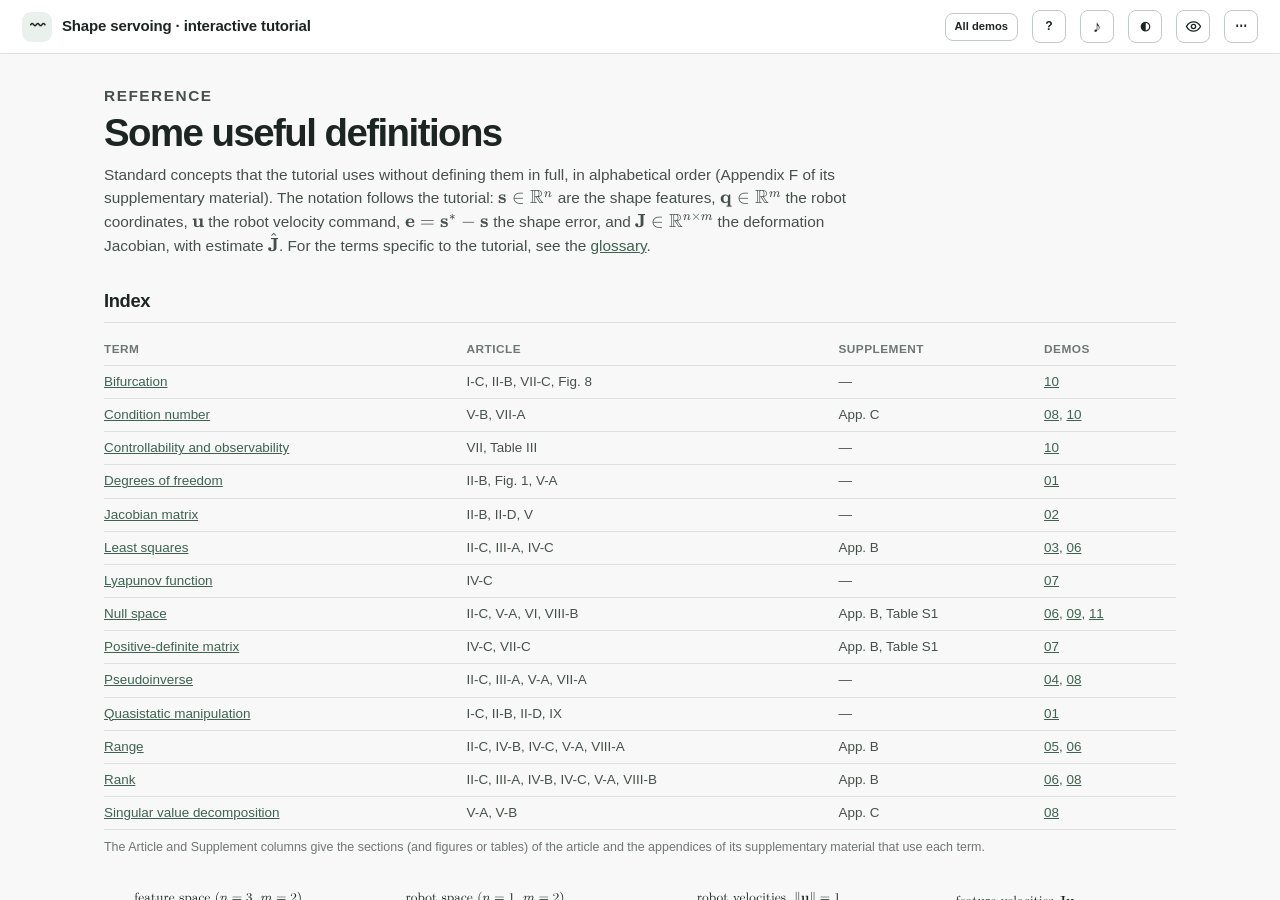
==== commit 9e6fa299: "Follow the single-article tutorial: two demo levels, one citation The two-part tutorial is now one a" ====
--- a/docs/definitions.html
+++ b/docs/definitions.html
@@ -123,10 +123,10 @@
     --div-mid: #2b302d;
 }
 
-/* Part II (advanced concepts): a warm sand palette for the page, canvases,
-   robot arms, and interface accents, so that Part II demos are recognizable at
+/* Level 2 (advanced concepts): a warm sand palette for the page, canvases,
+   robot arms, and interface accents, so that level 2 demos are recognizable at
    a glance. Entity colours (rod, points, target, grippers) do not change.
-   Applied to <html> on Part II demo pages and to the Part II menu section. */
+   Applied to <html> on level 2 demo pages and to the level 2 menu section. */
 [data-part="2"] {
     --bg: #f7f4ee;
     --surface: #fffdf9;
@@ -722,33 +722,33 @@
         <section class="guide-hero">
             <p class="kicker">Reference</p>
             <h1>Some useful definitions</h1>
-            <p>Standard concepts that the two parts of the tutorial use without defining them in full, in alphabetical order. The notation follows the tutorial: <span class="tex">\vs\in\R^{n}</span> are the shape features, <span class="tex">\vq\in\R^{m}</span> the robot coordinates, <span class="tex">\vu</span> the robot velocity command, <span class="tex">\ve=\vs^{*}-\vs</span> the shape error, and <span class="tex">\vJ\in\R^{n\times m}</span> the deformation Jacobian, with estimate <span class="tex">\vJh</span>. For the terms specific to the tutorial, see the <a href="glossary.html">glossary</a>.</p>
+            <p>Standard concepts that the tutorial uses without defining them in full, in alphabetical order (Appendix F of its supplementary material). The notation follows the tutorial: <span class="tex">\vs\in\R^{n}</span> are the shape features, <span class="tex">\vq\in\R^{m}</span> the robot coordinates, <span class="tex">\vu</span> the robot velocity command, <span class="tex">\ve=\vs^{*}-\vs</span> the shape error, and <span class="tex">\vJ\in\R^{n\times m}</span> the deformation Jacobian, with estimate <span class="tex">\vJh</span>. For the terms specific to the tutorial, see the <a href="glossary.html">glossary</a>.</p>
         </section>
 
         <section class="guide-section" aria-labelledby="defIndex">
             <h2 id="defIndex">Index</h2>
             <div class="def-index-wrap">
                 <table class="def-index">
-                    <thead><tr><th scope="col">Term</th><th scope="col">Part I</th><th scope="col">Part II</th><th scope="col">Demos</th></tr></thead>
+                    <thead><tr><th scope="col">Term</th><th scope="col">Article</th><th scope="col">Supplement</th><th scope="col">Demos</th></tr></thead>
                     <tbody>
-                        <tr><td><a href="#bifurcation">Bifurcation</a></td><td>I-C, II-B</td><td>IV-C, Fig. 5</td><td><a href="demo.html?id=failures">10</a></td></tr>
-                        <tr><td><a href="#condition-number">Condition number</a></td><td>III-A</td><td>II-B, IV-A</td><td><a href="demo.html?id=svd">08</a>, <a href="demo.html?id=failures">10</a></td></tr>
-                        <tr><td><a href="#controllability">Controllability and observability</a></td><td>—</td><td>IV, Table III</td><td><a href="demo.html?id=failures">10</a></td></tr>
-                        <tr><td><a href="#dof">Degrees of freedom</a></td><td>II-B, Fig. 1</td><td>I-A</td><td><a href="demo.html?id=problem">01</a></td></tr>
-                        <tr><td><a href="#jacobian">Jacobian matrix</a></td><td>II-B, II-D</td><td>I-A, II</td><td><a href="demo.html?id=jacobian">02</a></td></tr>
-                        <tr><td><a href="#least-squares">Least squares</a></td><td>II-C, III-A, IV-C</td><td>—</td><td><a href="demo.html?id=offline">03</a>, <a href="demo.html?id=subspaces">06</a></td></tr>
+                        <tr><td><a href="#bifurcation">Bifurcation</a></td><td>I-C, II-B, VII-C, Fig. 8</td><td>—</td><td><a href="demo.html?id=failures">10</a></td></tr>
+                        <tr><td><a href="#condition-number">Condition number</a></td><td>V-B, VII-A</td><td>App. C</td><td><a href="demo.html?id=svd">08</a>, <a href="demo.html?id=failures">10</a></td></tr>
+                        <tr><td><a href="#controllability">Controllability and observability</a></td><td>VII, Table III</td><td>—</td><td><a href="demo.html?id=failures">10</a></td></tr>
+                        <tr><td><a href="#dof">Degrees of freedom</a></td><td>II-B, Fig. 1, V-A</td><td>—</td><td><a href="demo.html?id=problem">01</a></td></tr>
+                        <tr><td><a href="#jacobian">Jacobian matrix</a></td><td>II-B, II-D, V</td><td>—</td><td><a href="demo.html?id=jacobian">02</a></td></tr>
+                        <tr><td><a href="#least-squares">Least squares</a></td><td>II-C, III-A, IV-C</td><td>App. B</td><td><a href="demo.html?id=offline">03</a>, <a href="demo.html?id=subspaces">06</a></td></tr>
                         <tr><td><a href="#lyapunov">Lyapunov function</a></td><td>IV-C</td><td>—</td><td><a href="demo.html?id=stability">07</a></td></tr>
-                        <tr><td><a href="#null-space">Null space</a></td><td>II-C, IV-C, Table II</td><td>II-A, III, V-B</td><td><a href="demo.html?id=subspaces">06</a>, <a href="demo.html?id=features">09</a>, <a href="demo.html?id=extensions">11</a></td></tr>
-                        <tr><td><a href="#positive-definite">Positive-definite matrix</a></td><td>IV-C, Table II</td><td>IV-C</td><td><a href="demo.html?id=stability">07</a></td></tr>
-                        <tr><td><a href="#pseudoinverse">Pseudoinverse</a></td><td>II-C, III-A</td><td>II-A, IV-A</td><td><a href="demo.html?id=loop">04</a>, <a href="demo.html?id=svd">08</a></td></tr>
-                        <tr><td><a href="#quasistatic">Quasistatic manipulation</a></td><td>I-C, II-B, II-D</td><td>I-A, VI</td><td><a href="demo.html?id=problem">01</a></td></tr>
-                        <tr><td><a href="#range">Range</a></td><td>II-C, IV-B, IV-C</td><td>II-A, V-A</td><td><a href="demo.html?id=targets">05</a>, <a href="demo.html?id=subspaces">06</a></td></tr>
-                        <tr><td><a href="#rank">Rank</a></td><td>II-C, III-A, IV-B, IV-C</td><td>II-A, V-B</td><td><a href="demo.html?id=subspaces">06</a>, <a href="demo.html?id=svd">08</a></td></tr>
-                        <tr><td><a href="#svd">Singular value decomposition</a></td><td>III-A</td><td>II-A, II-B</td><td><a href="demo.html?id=svd">08</a></td></tr>
+                        <tr><td><a href="#null-space">Null space</a></td><td>II-C, V-A, VI, VIII-B</td><td>App. B, Table S1</td><td><a href="demo.html?id=subspaces">06</a>, <a href="demo.html?id=features">09</a>, <a href="demo.html?id=extensions">11</a></td></tr>
+                        <tr><td><a href="#positive-definite">Positive-definite matrix</a></td><td>IV-C, VII-C</td><td>App. B, Table S1</td><td><a href="demo.html?id=stability">07</a></td></tr>
+                        <tr><td><a href="#pseudoinverse">Pseudoinverse</a></td><td>II-C, III-A, V-A, VII-A</td><td>—</td><td><a href="demo.html?id=loop">04</a>, <a href="demo.html?id=svd">08</a></td></tr>
+                        <tr><td><a href="#quasistatic">Quasistatic manipulation</a></td><td>I-C, II-B, II-D, IX</td><td>—</td><td><a href="demo.html?id=problem">01</a></td></tr>
+                        <tr><td><a href="#range">Range</a></td><td>II-C, IV-B, IV-C, V-A, VIII-A</td><td>App. B</td><td><a href="demo.html?id=targets">05</a>, <a href="demo.html?id=subspaces">06</a></td></tr>
+                        <tr><td><a href="#rank">Rank</a></td><td>II-C, III-A, IV-B, IV-C, V-A, VIII-B</td><td>App. B</td><td><a href="demo.html?id=subspaces">06</a>, <a href="demo.html?id=svd">08</a></td></tr>
+                        <tr><td><a href="#svd">Singular value decomposition</a></td><td>V-A, V-B</td><td>App. C</td><td><a href="demo.html?id=svd">08</a></td></tr>
                     </tbody>
                 </table>
             </div>
-            <p class="def-note">Part I and Part II columns give the sections (and figures or tables) of the two articles that use each term.</p>
+            <p class="def-note">The Article and Supplement columns give the sections (and figures or tables) of the article and the appendices of its supplementary material that use each term.</p>
         </section>
 
         <section class="guide-section def-figures" aria-label="Figures">
@@ -1406,7 +1406,7 @@
                 <dd>For a matrix of full rank, <span class="tex">\cond(A)=\sigma_{\max}/\sigma_{\min}\geq1</span>, the ratio of its largest to its smallest singular value (<a href="#svd">SVD</a>; <a href="#fig-svd">Fig. 2</a>). A large condition number means that the matrix amplifies some directions much more than others; its inverse then amplifies errors and noise along the weak directions by up to <span class="tex">1/\sigma_{\min}</span>. It depends on the units of the coordinates. For the deformation Jacobian, a large condition number means that some shape changes require much larger robot motions than others.</dd>
 
                 <dt id="controllability">Controllability and observability</dt>
-                <dd>In state-space control, a system is controllable if some input can steer it from any state to any other, and observable if its state can be reconstructed from its inputs and outputs. Part II uses the two terms in a local sense, through the factorization <span class="tex">\vJ=(\partial\vs/\partial\vx)(\partial\vx/\partial\vq)</span>, where <span class="tex">\vx</span> is the configuration of the object: controllability is lost when <span class="tex">\partial\vx/\partial\vq</span> loses <a href="#rank">rank</a>, so that robot motions no longer deform the object independently, and observability is lost when an object motion lies in the <a href="#null-space">null space</a> of <span class="tex">\partial\vs/\partial\vx</span>, so that the features do not register it.</dd>
+                <dd>In state-space control, a system is controllable if some input can steer it from any state to any other, and observable if its state can be reconstructed from its inputs and outputs. Section VII uses the two terms in a local sense, through the factorization <span class="tex">\vJ=(\partial\vs/\partial\vx)(\partial\vx/\partial\vq)</span>, where <span class="tex">\vx</span> is the configuration of the object: controllability is lost when <span class="tex">\partial\vx/\partial\vq</span> loses <a href="#rank">rank</a>, so that robot motions no longer deform the object independently, and observability is lost when an object motion lies in the <a href="#null-space">null space</a> of <span class="tex">\partial\vs/\partial\vx</span>, so that the features do not register it.</dd>
 
                 <dt id="dof">Degrees of freedom (DoFs)</dt>
                 <dd>The minimum number of independent coordinates that specify the configuration of a mechanical system: three for a rigid body moving in a plane (two translations and one rotation) and six in space. The actuation DoFs are those that the robot commands directly. In the running example, they are the planar poses of the two grippers, <span class="tex">\vq=[x_L,y_L,\theta_L,x_R,y_R,\theta_R]^{\top}</span>, so <span class="tex">m=6</span>; the rod itself has many more DoFs, none of them actuated directly.</dd>
@@ -1418,16 +1418,16 @@
                 <dd>Solving <span class="tex">A\vv\approx\mathbf{b}</span> by minimizing <span class="tex">\norm{A\vv-\mathbf{b}}^{2}</span>, as required when no exact solution exists (typically when <span class="tex">n&gt;m</span>). At a minimizer <span class="tex">\vv^{\star}</span>, <span class="tex">A\vv^{\star}</span> is the orthogonal projection of <span class="tex">\mathbf{b}</span> onto <span class="tex">\Range(A)</span>, and the residual <span class="tex">\mathbf{b}-A\vv^{\star}</span> is orthogonal to <span class="tex">\Range(A)</span>, that is, it lies in <span class="tex">\Null(A^{\top})</span> (<a href="#fig-subspaces">Fig. 1</a>, left). If <span class="tex">A</span> has full column rank, the minimizer is unique, <span class="tex">\vv^{\star}=(A^{\top}A)^{-1}A^{\top}\mathbf{b}</span>. The offline Jacobian estimate <span class="tex">\vJh_0=\dS\dQ^{+}</span> is a least-squares fit.</dd>
 
                 <dt id="lyapunov">Lyapunov function</dt>
-                <dd>A scalar function of the state that is zero at an equilibrium, positive elsewhere, and strictly decreasing along every trajectory away from the equilibrium. Its existence proves that the equilibrium is asymptotically stable without solving the equations of motion. The guarantee is local if it holds only near the equilibrium. Part I uses <span class="tex">\mathcal{L}(\ve)=\tfrac{1}{2}\norm{\ve}^{2}</span>, whose time derivative <span class="tex">-\alpha\,\ve^{\top}\vJ\vJh^{+}\ve</span> is negative whenever <span class="tex">\ve^{\top}\vJ\vJh^{+}\ve&gt;0</span> (see <a href="#positive-definite">positive-definite matrix</a>).</dd>
+                <dd>A scalar function of the state that is zero at an equilibrium, positive elsewhere, and strictly decreasing along every trajectory away from the equilibrium. Its existence proves that the equilibrium is asymptotically stable without solving the equations of motion. The guarantee is local if it holds only near the equilibrium. Section IV-C uses <span class="tex">\mathcal{L}(\ve)=\tfrac{1}{2}\norm{\ve}^{2}</span>, whose time derivative <span class="tex">-\alpha\,\ve^{\top}\vJ\vJh^{+}\ve</span> is negative whenever <span class="tex">\ve^{\top}\vJ\vJh^{+}\ve&gt;0</span> (see <a href="#positive-definite">positive-definite matrix</a>).</dd>
 
                 <dt id="null-space">Null space</dt>
-                <dd><span class="tex">\Null(A)=\{\vv\in\R^{m}:A\vv=\mathbf{0}\}</span>, the inputs that <span class="tex">A</span> maps to zero. Its dimension is <span class="tex">m-\operatorname{rank}(A)</span>, so it is trivial, <span class="tex">\{\mathbf{0}\}</span>, exactly when <span class="tex">A</span> has full column rank. Adding a null-space vector to an input leaves the output unchanged, and <span class="tex">\mathbf{I}_m-A^{+}A</span> projects any vector onto <span class="tex">\Null(A)</span>. Thus <span class="tex">\Null(\vJ)</span> contains the robot velocities that leave the features unchanged to first order; with three curvature-based features and six robot DoFs, it has dimension at least three (Part II). <span class="tex">\Null(\vJ^{\top})</span>, the orthogonal complement of <span class="tex">\Range(\vJ)</span> in feature space, contains the error components that no small robot motion can reduce (<a href="#fig-subspaces">Fig. 1</a>).</dd>
+                <dd><span class="tex">\Null(A)=\{\vv\in\R^{m}:A\vv=\mathbf{0}\}</span>, the inputs that <span class="tex">A</span> maps to zero. Its dimension is <span class="tex">m-\operatorname{rank}(A)</span>, so it is trivial, <span class="tex">\{\mathbf{0}\}</span>, exactly when <span class="tex">A</span> has full column rank. Adding a null-space vector to an input leaves the output unchanged, and <span class="tex">\mathbf{I}_m-A^{+}A</span> projects any vector onto <span class="tex">\Null(A)</span>. Thus <span class="tex">\Null(\vJ)</span> contains the robot velocities that leave the features unchanged to first order; with three curvature-based features and six robot DoFs, it has dimension at least three (Section VI). <span class="tex">\Null(\vJ^{\top})</span>, the orthogonal complement of <span class="tex">\Range(\vJ)</span> in feature space, contains the error components that no small robot motion can reduce (<a href="#fig-subspaces">Fig. 1</a>).</dd>
 
                 <dt id="positive-definite">Positive-definite matrix</dt>
-                <dd>A square matrix <span class="tex">M</span> with <span class="tex">\vv^{\top}M\vv&gt;0</span> for every <span class="tex">\vv\neq\mathbf{0}</span>, written <span class="tex">M\succ0</span>. A symmetric matrix is positive definite exactly when all its eigenvalues are positive. For any square <span class="tex">A</span>, <span class="tex">\vv^{\top}A\vv=\vv^{\top}\Sym(A)\,\vv</span> with <span class="tex">\Sym(A)=(A+A^{\top})/2</span>, so only the symmetric part matters. Hence the condition <span class="tex">\ve^{\top}\vJ\vJh^{+}\ve&gt;0</span> of Part I holds for every nonzero <span class="tex">\ve</span> exactly when <span class="tex">\Sym(\vJ\vJh^{+})\succ0</span>. At a stable equilibrium of an elastic object, the Hessian of the potential energy is positive definite.</dd>
+                <dd>A square matrix <span class="tex">M</span> with <span class="tex">\vv^{\top}M\vv&gt;0</span> for every <span class="tex">\vv\neq\mathbf{0}</span>, written <span class="tex">M\succ0</span>. A symmetric matrix is positive definite exactly when all its eigenvalues are positive. For any square <span class="tex">A</span>, <span class="tex">\vv^{\top}A\vv=\vv^{\top}\Sym(A)\,\vv</span> with <span class="tex">\Sym(A)=(A+A^{\top})/2</span>, so only the symmetric part matters. Hence the condition <span class="tex">\ve^{\top}\vJ\vJh^{+}\ve&gt;0</span> of Section IV-C holds for every nonzero <span class="tex">\ve</span> exactly when <span class="tex">\Sym(\vJ\vJh^{+})\succ0</span>. At a stable equilibrium of an elastic object, the Hessian of the potential energy is positive definite.</dd>
 
                 <dt id="pseudoinverse">Pseudoinverse</dt>
-                <dd>The Moore–Penrose pseudoinverse <span class="tex">A^{+}\in\R^{m\times n}</span> of <span class="tex">A\in\R^{n\times m}</span> gives, as <span class="tex">\vv=A^{+}\mathbf{b}</span>, the minimum-norm <a href="#least-squares">least-squares</a> solution of <span class="tex">A\vv\approx\mathbf{b}</span>: among all minimizers of <span class="tex">\norm{A\vv-\mathbf{b}}</span>, the one of smallest norm (<a href="#fig-subspaces">Fig. 1</a>, right). It equals <span class="tex">A^{-1}</span> if <span class="tex">A</span> is invertible, <span class="tex">(A^{\top}A)^{-1}A^{\top}</span> if <span class="tex">A</span> has full column rank, and <span class="tex">A^{\top}(AA^{\top})^{-1}</span> if <span class="tex">A</span> has full row rank; in general, <span class="tex">A^{+}=\sum_{\sigma_l&gt;0}\sigma_l^{-1}\vpsi_l\vphi_l^{\top}</span> (<a href="#svd">SVD</a>). <span class="tex">AA^{+}</span> projects onto <span class="tex">\Range(A)</span>. Near rank loss, <span class="tex">A^{+}</span> becomes very large; the damped inverse of Part II bounds it.</dd>
+                <dd>The Moore–Penrose pseudoinverse <span class="tex">A^{+}\in\R^{m\times n}</span> of <span class="tex">A\in\R^{n\times m}</span> gives, as <span class="tex">\vv=A^{+}\mathbf{b}</span>, the minimum-norm <a href="#least-squares">least-squares</a> solution of <span class="tex">A\vv\approx\mathbf{b}</span>: among all minimizers of <span class="tex">\norm{A\vv-\mathbf{b}}</span>, the one of smallest norm (<a href="#fig-subspaces">Fig. 1</a>, right). It equals <span class="tex">A^{-1}</span> if <span class="tex">A</span> is invertible, <span class="tex">(A^{\top}A)^{-1}A^{\top}</span> if <span class="tex">A</span> has full column rank, and <span class="tex">A^{\top}(AA^{\top})^{-1}</span> if <span class="tex">A</span> has full row rank; in general, <span class="tex">A^{+}=\sum_{\sigma_l&gt;0}\sigma_l^{-1}\vpsi_l\vphi_l^{\top}</span> (<a href="#svd">SVD</a>). <span class="tex">AA^{+}</span> projects onto <span class="tex">\Range(A)</span>. Near rank loss, <span class="tex">A^{+}</span> becomes very large; the damped inverse of Section VII-A bounds it.</dd>
 
                 <dt id="quasistatic">Quasistatic manipulation</dt>
                 <dd>Manipulation slow enough that inertial and damping forces are negligible compared with elastic and gravitational forces, so that after each small robot motion the object settles into a stable equilibrium, a local minimum of its potential energy. Its shape is then a function of the robot configuration, <span class="tex">\vs=\vs(\vq)</span>, along the branch of equilibria that it follows, which makes the deformation Jacobian well defined. Fast, dynamic manipulation, such as whipping a cable or flinging a cloth, is excluded.</dd>
@@ -1447,10 +1447,10 @@
 !function(e,t){"object"==typeof exports&&"object"==typeof module?module.exports=t():"function"==typeof define&&define.amd?define([],t):"object"==typeof exports?exports.katex=t():e.katex=t()}("undefined"!=typeof self?self:this,function(){return function(){"use strict";var e={d:function(t,r){for(var n in r)e.o(r,n)&&!e.o(t,n)&&Object.defineProperty(t,n,{enumerable:!0,get:r[n]})},o:function(e,t){return Object.prototype.hasOwnProperty.call(e,t)}},t={};e.d(t,{default:function(){return ko}});class r extends Error{constructor(e,t){let n,o,s="KaTeX parse error: "+e;const i=t&&t.loc;if(i&&i.start<=i.end){const e=i.lexer.input;n=i.start,o=i.end,n===e.length?s+=" at end of input: ":s+=" at position "+(n+1)+": ";const t=e.slice(n,o).replace(/[^]/g,"$&\u0332");let r,l;r=n>15?"\u2026"+e.slice(n-15,n):e.slice(0,n),l=o+15<e.length?e.slice(o,o+15)+"\u2026":e.slice(o),s+=r+t+l}super(s),this.name="ParseError",this.position=void 0,this.length=void 0,this.rawMessage=void 0,Object.setPrototypeOf(this,r.prototype),this.position=n,null!=n&&null!=o&&(this.length=o-n),this.rawMessage=e}}var n=r;const o=/([A-Z])/g,s=e=>e.replace(o,"-$1").toLowerCase(),i={"&":"&amp;",">":"&gt;","<":"&lt;",'"':"&quot;","'":"&#x27;"},l=/[&><"']/g,a=e=>String(e).replace(l,e=>i[e]),c=e=>"ordgroup"===e.type||"color"===e.type?1===e.body.length?c(e.body[0]):e:"font"===e.type?c(e.body):e,h=new Set(["mathord","textord","atom"]),m=e=>h.has(c(e).type),u={displayMode:{type:"boolean",description:"Render math in display mode, which puts the math in display style (so \\int and \\sum are large, for example), and centers the math on the page on its own line.",cli:"-d, --display-mode"},output:{type:{enum:["htmlAndMathml","html","mathml"]},description:"Determines the markup language of the output.",cli:"-F, --format <type>"},leqno:{type:"boolean",description:"Render display math in leqno style (left-justified tags)."},fleqn:{type:"boolean",description:"Render display math flush left."},throwOnError:{type:"boolean",default:!0,cli:"-t, --no-throw-on-error",cliDescription:"Render errors (in the color given by --error-color) instead of throwing a ParseError exception when encountering an error."},errorColor:{type:"string",default:"#cc0000",cli:"-c, --error-color <color>",cliDescription:"A color string given in the format 'rgb' or 'rrggbb' (no #). This option determines the color of errors rendered by the -t option.",cliProcessor:e=>"#"+e},macros:{type:"object",cli:"-m, --macro <def>",cliDescription:"Define custom macro of the form '\\foo:expansion' (use multiple -m arguments for multiple macros).",cliDefault:[],cliProcessor:(e,t)=>(t.push(e),t)},minRuleThickness:{type:"number",description:"Specifies a minimum thickness, in ems, for fraction lines, `\\sqrt` top lines, `{array}` vertical lines, `\\hline`, `\\hdashline`, `\\underline`, `\\overline`, and the borders of `\\fbox`, `\\boxed`, and `\\fcolorbox`.",processor:e=>Math.max(0,e),cli:"--min-rule-thickness <size>",cliProcessor:parseFloat},colorIsTextColor:{type:"boolean",description:"Makes \\color behave like LaTeX's 2-argument \\textcolor, instead of LaTeX's one-argument \\color mode change.",cli:"-b, --color-is-text-color"},strict:{type:[{enum:["warn","ignore","error"]},"boolean","function"],description:"Turn on strict / LaTeX faithfulness mode, which throws an error if the input uses features that are not supported by LaTeX.",cli:"-S, --strict",cliDefault:!1},trust:{type:["boolean","function"],description:"Trust the input, enabling all HTML features such as \\url.",cli:"-T, --trust"},maxSize:{type:"number",default:1/0,description:"If non-zero, all user-specified sizes, e.g. in \\rule{500em}{500em}, will be capped to maxSize ems. Otherwise, elements and spaces can be arbitrarily large",processor:e=>Math.max(0,e),cli:"-s, --max-size <n>",cliProcessor:parseInt},maxExpand:{type:"number",default:1e3,description:"Limit the number of macro expansions to the specified number, to prevent e.g. infinite macro loops. If set to Infinity, the macro expander will try to fully expand as in LaTeX.",processor:e=>Math.max(0,e),cli:"-e, --max-expand <n>",cliProcessor:e=>"Infinity"===e?1/0:parseInt(e)},globalGroup:{type:"boolean",cli:!1}};function p(e){if(void 0!==e.default)return e.default;return function(e){if("string"!=typeof e)return e.enum[0];switch(e){case"boolean":return!1;case"string":return"";case"number":return 0;case"object":return{};default:throw new Error("Unexpected schema type; settings must declare an explicit default.")}}(Array.isArray(e.type)?e.type[0]:e.type)}function d(e,t,r,n){const o=r[t];e[t]=void 0!==o?n.processor?n.processor(o):o:p(n)}class g{constructor(e){void 0===e&&(e={}),this.displayMode=void 0,this.output=void 0,this.leqno=void 0,this.fleqn=void 0,this.throwOnError=void 0,this.errorColor=void 0,this.macros=void 0,this.minRuleThickness=void 0,this.colorIsTextColor=void 0,this.strict=void 0,this.trust=void 0,this.maxSize=void 0,this.maxExpand=void 0,this.globalGroup=void 0,e=e||{};for(const t of Object.keys(u)){const r=u[t];r&&d(this,t,e,r)}}reportNonstrict(e,t,r){let o=this.strict;if("function"==typeof o&&(o=o(e,t,r)),o&&"ignore"!==o){if(!0===o||"error"===o)throw new n("LaTeX-incompatible input and strict mode is set to 'error': "+t+" ["+e+"]",r);"warn"===o?"undefined"!=typeof console&&console.warn("LaTeX-incompatible input and strict mode is set to 'warn': "+t+" ["+e+"]"):"undefined"!=typeof console&&console.warn("LaTeX-incompatible input and strict mode is set to unrecognized '"+o+"': "+t+" ["+e+"]")}}useStrictBehavior(e,t,r){let n=this.strict;if("function"==typeof n)try{n=n(e,t,r)}catch(e){n="error"}return!(!n||"ignore"===n)&&(!0===n||"error"===n||("warn"===n?("undefined"!=typeof console&&console.warn("LaTeX-incompatible input and strict mode is set to 'warn': "+t+" ["+e+"]"),!1):("undefined"!=typeof console&&console.warn("LaTeX-incompatible input and strict mode is set to unrecognized '"+n+"': "+t+" ["+e+"]"),!1)))}isTrusted(e){if("url"in e&&e.url&&!e.protocol){const t=(e=>{const t=/^[\x00-\x20]*([^\\/#?]*?)(:|&#0*58|&#x0*3a|&colon)/i.exec(e);return t?":"!==t[2]?null:/^[a-zA-Z][a-zA-Z0-9+\-.]*$/.test(t[1])?t[1].toLowerCase():null:"_relative"})(e.url);if(null==t)return!1;e.protocol=t}const t="function"==typeof this.trust?this.trust(e):this.trust;return Boolean(t)}}class f{constructor(e,t,r){this.id=void 0,this.size=void 0,this.cramped=void 0,this.id=e,this.size=t,this.cramped=r}sup(){return b[y[this.id]]}sub(){return b[x[this.id]]}fracNum(){return b[w[this.id]]}fracDen(){return b[v[this.id]]}cramp(){return b[k[this.id]]}text(){return b[z[this.id]]}isTight(){return this.size>=2}}const b=[new f(0,0,!1),new f(1,0,!0),new f(2,1,!1),new f(3,1,!0),new f(4,2,!1),new f(5,2,!0),new f(6,3,!1),new f(7,3,!0)],y=[4,5,4,5,6,7,6,7],x=[5,5,5,5,7,7,7,7],w=[2,3,4,5,6,7,6,7],v=[3,3,5,5,7,7,7,7],k=[1,1,3,3,5,5,7,7],z=[0,1,2,3,2,3,2,3];var S={DISPLAY:b[0],TEXT:b[2],SCRIPT:b[4],SCRIPTSCRIPT:b[6]};const M=[{name:"latin",blocks:[[256,591],[768,879]]},{name:"cyrillic",blocks:[[1024,1279]]},{name:"armenian",blocks:[[1328,1423]]},{name:"brahmic",blocks:[[2304,4255]]},{name:"georgian",blocks:[[4256,4351]]},{name:"cjk",blocks:[[12288,12543],[19968,40879],[65280,65376]]},{name:"hangul",blocks:[[44032,55215]]}];const A=[];function T(e){for(let t=0;t<A.length;t+=2)if(e>=A[t]&&e<=A[t+1])return!0;return!1}M.forEach(e=>e.blocks.forEach(e=>A.push(...e)));const B=e=>e+" "+e,C=80,q={doubleleftarrow:"M262 157\nl10-10c34-36 62.7-77 86-123 3.3-8 5-13.3 5-16 0-5.3-6.7-8-20-8-7.3\n 0-12.2.5-14.5 1.5-2.3 1-4.8 4.5-7.5 10.5-49.3 97.3-121.7 169.3-217 216-28\n 14-57.3 25-88 33-6.7 2-11 3.8-13 5.5-2 1.7-3 4.2-3 7.5s1 5.8 3 7.5\nc2 1.7 6.3 3.5 13 5.5 68 17.3 128.2 47.8 180.5 91.5 52.3 43.7 93.8 96.2 124.5\n 157.5 9.3 8 15.3 12.3 18 13h6c12-.7 18-4 18-10 0-2-1.7-7-5-15-23.3-46-52-87\n-86-123l-10-10h399738v-40H218c328 0 0 0 0 0l-10-8c-26.7-20-65.7-43-117-69 2.7\n-2 6-3.7 10-5 36.7-16 72.3-37.3 107-64l10-8h399782v-40z\nm8 0v40h399730v-40zm0 194v40h399730v-40z",doublerightarrow:"M399738 392l\n-10 10c-34 36-62.7 77-86 123-3.3 8-5 13.3-5 16 0 5.3 6.7 8 20 8 7.3 0 12.2-.5\n 14.5-1.5 2.3-1 4.8-4.5 7.5-10.5 49.3-97.3 121.7-169.3 217-216 28-14 57.3-25 88\n-33 6.7-2 11-3.8 13-5.5 2-1.7 3-4.2 3-7.5s-1-5.8-3-7.5c-2-1.7-6.3-3.5-13-5.5-68\n-17.3-128.2-47.8-180.5-91.5-52.3-43.7-93.8-96.2-124.5-157.5-9.3-8-15.3-12.3-18\n-13h-6c-12 .7-18 4-18 10 0 2 1.7 7 5 15 23.3 46 52 87 86 123l10 10H0v40h399782\nc-328 0 0 0 0 0l10 8c26.7 20 65.7 43 117 69-2.7 2-6 3.7-10 5-36.7 16-72.3 37.3\n-107 64l-10 8H0v40zM0 157v40h399730v-40zm0 194v40h399730v-40z",leftarrow:"M400000 241H110l3-3c68.7-52.7 113.7-120\n 135-202 4-14.7 6-23 6-25 0-7.3-7-11-21-11-8 0-13.2.8-15.5 2.5-2.3 1.7-4.2 5.8\n-5.5 12.5-1.3 4.7-2.7 10.3-4 17-12 48.7-34.8 92-68.5 130S65.3 228.3 18 247\nc-10 4-16 7.7-18 11 0 8.7 6 14.3 18 17 47.3 18.7 87.8 47 121.5 85S196 441.3 208\n 490c.7 2 1.3 5 2 9s1.2 6.7 1.5 8c.3 1.3 1 3.3 2 6s2.2 4.5 3.5 5.5c1.3 1 3.3\n 1.8 6 2.5s6 1 10 1c14 0 21-3.7 21-11 0-2-2-10.3-6-25-20-79.3-65-146.7-135-202\n l-3-3h399890zM100 241v40h399900v-40z",leftbrace:"M6 548l-6-6v-35l6-11c56-104 135.3-181.3 238-232 57.3-28.7 117\n-45 179-50h399577v120H403c-43.3 7-81 15-113 26-100.7 33-179.7 91-237 174-2.7\n 5-6 9-10 13-.7 1-7.3 1-20 1H6z",leftbraceunder:"M0 6l6-6h17c12.688 0 19.313.3 20 1 4 4 7.313 8.3 10 13\n 35.313 51.3 80.813 93.8 136.5 127.5 55.688 33.7 117.188 55.8 184.5 66.5.688\n 0 2 .3 4 1 18.688 2.7 76 4.3 172 5h399450v120H429l-6-1c-124.688-8-235-61.7\n-331-161C60.687 138.7 32.312 99.3 7 54L0 41V6z",leftgroup:"M400000 80\nH435C64 80 168.3 229.4 21 260c-5.9 1.2-18 0-18 0-2 0-3-1-3-3v-38C76 61 257 0\n 435 0h399565z",leftgroupunder:"M400000 262\nH435C64 262 168.3 112.6 21 82c-5.9-1.2-18 0-18 0-2 0-3 1-3 3v38c76 158 257 219\n 435 219h399565z",leftharpoon:"M0 267c.7 5.3 3 10 7 14h399993v-40H93c3.3\n-3.3 10.2-9.5 20.5-18.5s17.8-15.8 22.5-20.5c50.7-52 88-110.3 112-175 4-11.3 5\n-18.3 3-21-1.3-4-7.3-6-18-6-8 0-13 .7-15 2s-4.7 6.7-8 16c-42 98.7-107.3 174.7\n-196 228-6.7 4.7-10.7 8-12 10-1.3 2-2 5.7-2 11zm100-26v40h399900v-40z",leftharpoonplus:"M0 267c.7 5.3 3 10 7 14h399993v-40H93c3.3-3.3 10.2-9.5\n 20.5-18.5s17.8-15.8 22.5-20.5c50.7-52 88-110.3 112-175 4-11.3 5-18.3 3-21-1.3\n-4-7.3-6-18-6-8 0-13 .7-15 2s-4.7 6.7-8 16c-42 98.7-107.3 174.7-196 228-6.7 4.7\n-10.7 8-12 10-1.3 2-2 5.7-2 11zm100-26v40h399900v-40zM0 435v40h400000v-40z\nm0 0v40h400000v-40z",leftharpoondown:"M7 241c-4 4-6.333 8.667-7 14 0 5.333.667 9 2 11s5.333\n 5.333 12 10c90.667 54 156 130 196 228 3.333 10.667 6.333 16.333 9 17 2 .667 5\n 1 9 1h5c10.667 0 16.667-2 18-6 2-2.667 1-9.667-3-21-32-87.333-82.667-157.667\n-152-211l-3-3h399907v-40zM93 281 H400000 v-40L7 241z",leftharpoondownplus:"M7 435c-4 4-6.3 8.7-7 14 0 5.3.7 9 2 11s5.3 5.3 12\n 10c90.7 54 156 130 196 228 3.3 10.7 6.3 16.3 9 17 2 .7 5 1 9 1h5c10.7 0 16.7\n-2 18-6 2-2.7 1-9.7-3-21-32-87.3-82.7-157.7-152-211l-3-3h399907v-40H7zm93 0\nv40h399900v-40zM0 241v40h399900v-40zm0 0v40h399900v-40z",lefthook:"M400000 281 H103s-33-11.2-61-33.5S0 197.3 0 164s14.2-61.2 42.5\n-83.5C70.8 58.2 104 47 142 47 c16.7 0 25 6.7 25 20 0 12-8.7 18.7-26 20-40 3.3\n-68.7 15.7-86 37-10 12-15 25.3-15 40 0 22.7 9.8 40.7 29.5 54 19.7 13.3 43.5 21\n 71.5 23h399859zM103 281v-40h399897v40z",leftlinesegment:B("M40 281 V428 H0 V94 H40 V241 H400000 v40z"),leftbracketunder:B("M0 0 h120 V290 H399995 v120 H0z"),leftbracketover:B("M0 440 h120 V150 H399995 v-120 H0z"),leftmapsto:B("M40 281 V448H0V74H40V241H400000v40z"),leftToFrom:"M0 147h400000v40H0zm0 214c68 40 115.7 95.7 143 167h22c15.3 0 23\n-.3 23-1 0-1.3-5.3-13.7-16-37-18-35.3-41.3-69-70-101l-7-8h399905v-40H95l7-8\nc28.7-32 52-65.7 70-101 10.7-23.3 16-35.7 16-37 0-.7-7.7-1-23-1h-22C115.7 265.3\n 68 321 0 361zm0-174v-40h399900v40zm100 154v40h399900v-40z",longequal:B("M0 50 h400000 v40H0z m0 194h40000v40H0z"),midbrace:"M200428 334\nc-100.7-8.3-195.3-44-280-108-55.3-42-101.7-93-139-153l-9-14c-2.7 4-5.7 8.7-9 14\n-53.3 86.7-123.7 153-211 199-66.7 36-137.3 56.3-212 62H0V214h199568c178.3-11.7\n 311.7-78.3 403-201 6-8 9.7-12 11-12 .7-.7 6.7-1 18-1s17.3.3 18 1c1.3 0 5 4 11\n 12 44.7 59.3 101.3 106.3 170 141s145.3 54.3 229 60h199572v120z",midbraceunder:"M199572 214\nc100.7 8.3 195.3 44 280 108 55.3 42 101.7 93 139 153l9 14c2.7-4 5.7-8.7 9-14\n 53.3-86.7 123.7-153 211-199 66.7-36 137.3-56.3 212-62h199568v120H200432c-178.3\n 11.7-311.7 78.3-403 201-6 8-9.7 12-11 12-.7.7-6.7 1-18 1s-17.3-.3-18-1c-1.3 0\n-5-4-11-12-44.7-59.3-101.3-106.3-170-141s-145.3-54.3-229-60H0V214z",oiintSize1:"M512.6 71.6c272.6 0 320.3 106.8 320.3 178.2 0 70.8-47.7 177.6\n-320.3 177.6S193.1 320.6 193.1 249.8c0-71.4 46.9-178.2 319.5-178.2z\nm368.1 178.2c0-86.4-60.9-215.4-368.1-215.4-306.4 0-367.3 129-367.3 215.4 0 85.8\n60.9 214.8 367.3 214.8 307.2 0 368.1-129 368.1-214.8z",oiintSize2:"M757.8 100.1c384.7 0 451.1 137.6 451.1 230 0 91.3-66.4 228.8\n-451.1 228.8-386.3 0-452.7-137.5-452.7-228.8 0-92.4 66.4-230 452.7-230z\nm502.4 230c0-111.2-82.4-277.2-502.4-277.2s-504 166-504 277.2\nc0 110 84 276 504 276s502.4-166 502.4-276z",oiiintSize1:"M681.4 71.6c408.9 0 480.5 106.8 480.5 178.2 0 70.8-71.6 177.6\n-480.5 177.6S202.1 320.6 202.1 249.8c0-71.4 70.5-178.2 479.3-178.2z\nm525.8 178.2c0-86.4-86.8-215.4-525.7-215.4-437.9 0-524.7 129-524.7 215.4 0\n85.8 86.8 214.8 524.7 214.8 438.9 0 525.7-129 525.7-214.8z",oiiintSize2:"M1021.2 53c603.6 0 707.8 165.8 707.8 277.2 0 110-104.2 275.8\n-707.8 275.8-606 0-710.2-165.8-710.2-275.8C311 218.8 415.2 53 1021.2 53z\nm770.4 277.1c0-131.2-126.4-327.6-770.5-327.6S248.4 198.9 248.4 330.1\nc0 130 128.8 326.4 772.7 326.4s770.5-196.4 770.5-326.4z",rightarrow:"M0 241v40h399891c-47.3 35.3-84 78-110 128\n-16.7 32-27.7 63.7-33 95 0 1.3-.2 2.7-.5 4-.3 1.3-.5 2.3-.5 3 0 7.3 6.7 11 20\n 11 8 0 13.2-.8 15.5-2.5 2.3-1.7 4.2-5.5 5.5-11.5 2-13.3 5.7-27 11-41 14.7-44.7\n 39-84.5 73-119.5s73.7-60.2 119-75.5c6-2 9-5.7 9-11s-3-9-9-11c-45.3-15.3-85\n-40.5-119-75.5s-58.3-74.8-73-119.5c-4.7-14-8.3-27.3-11-40-1.3-6.7-3.2-10.8-5.5\n-12.5-2.3-1.7-7.5-2.5-15.5-2.5-14 0-21 3.7-21 11 0 2 2 10.3 6 25 20.7 83.3 67\n 151.7 139 205zm0 0v40h399900v-40z",rightbrace:"M400000 542l\n-6 6h-17c-12.7 0-19.3-.3-20-1-4-4-7.3-8.3-10-13-35.3-51.3-80.8-93.8-136.5-127.5\ns-117.2-55.8-184.5-66.5c-.7 0-2-.3-4-1-18.7-2.7-76-4.3-172-5H0V214h399571l6 1\nc124.7 8 235 61.7 331 161 31.3 33.3 59.7 72.7 85 118l7 13v35z",rightbraceunder:"M399994 0l6 6v35l-6 11c-56 104-135.3 181.3-238 232-57.3\n 28.7-117 45-179 50H-300V214h399897c43.3-7 81-15 113-26 100.7-33 179.7-91 237\n-174 2.7-5 6-9 10-13 .7-1 7.3-1 20-1h17z",rightgroup:"M0 80h399565c371 0 266.7 149.4 414 180 5.9 1.2 18 0 18 0 2 0\n 3-1 3-3v-38c-76-158-257-219-435-219H0z",rightgroupunder:"M0 262h399565c371 0 266.7-149.4 414-180 5.9-1.2 18 0 18\n 0 2 0 3 1 3 3v38c-76 158-257 219-435 219H0z",rightharpoon:"M0 241v40h399993c4.7-4.7 7-9.3 7-14 0-9.3\n-3.7-15.3-11-18-92.7-56.7-159-133.7-199-231-3.3-9.3-6-14.7-8-16-2-1.3-7-2-15-2\n-10.7 0-16.7 2-18 6-2 2.7-1 9.7 3 21 15.3 42 36.7 81.8 64 119.5 27.3 37.7 58\n 69.2 92 94.5zm0 0v40h399900v-40z",rightharpoonplus:"M0 241v40h399993c4.7-4.7 7-9.3 7-14 0-9.3-3.7-15.3-11\n-18-92.7-56.7-159-133.7-199-231-3.3-9.3-6-14.7-8-16-2-1.3-7-2-15-2-10.7 0-16.7\n 2-18 6-2 2.7-1 9.7 3 21 15.3 42 36.7 81.8 64 119.5 27.3 37.7 58 69.2 92 94.5z\nm0 0v40h399900v-40z m100 194v40h399900v-40zm0 0v40h399900v-40z",rightharpoondown:"M399747 511c0 7.3 6.7 11 20 11 8 0 13-.8 15-2.5s4.7-6.8\n 8-15.5c40-94 99.3-166.3 178-217 13.3-8 20.3-12.3 21-13 5.3-3.3 8.5-5.8 9.5\n-7.5 1-1.7 1.5-5.2 1.5-10.5s-2.3-10.3-7-15H0v40h399908c-34 25.3-64.7 57-92 95\n-27.3 38-48.7 77.7-64 119-3.3 8.7-5 14-5 16zM0 241v40h399900v-40z",rightharpoondownplus:"M399747 705c0 7.3 6.7 11 20 11 8 0 13-.8\n 15-2.5s4.7-6.8 8-15.5c40-94 99.3-166.3 178-217 13.3-8 20.3-12.3 21-13 5.3-3.3\n 8.5-5.8 9.5-7.5 1-1.7 1.5-5.2 1.5-10.5s-2.3-10.3-7-15H0v40h399908c-34 25.3\n-64.7 57-92 95-27.3 38-48.7 77.7-64 119-3.3 8.7-5 14-5 16zM0 435v40h399900v-40z\nm0-194v40h400000v-40zm0 0v40h400000v-40z",righthook:"M399859 241c-764 0 0 0 0 0 40-3.3 68.7-15.7 86-37 10-12 15-25.3\n 15-40 0-22.7-9.8-40.7-29.5-54-19.7-13.3-43.5-21-71.5-23-17.3-1.3-26-8-26-20 0\n-13.3 8.7-20 26-20 38 0 71 11.2 99 33.5 0 0 7 5.6 21 16.7 14 11.2 21 33.5 21\n 66.8s-14 61.2-42 83.5c-28 22.3-61 33.5-99 33.5L0 241z M0 281v-40h399859v40z",rightlinesegment:B("M399960 241 V94 h40 V428 h-40 V281 H0 v-40z"),rightbracketunder:B("M399995 0 h-120 V290 H0 v120 H400000z"),rightbracketover:B("M399995 440 h-120 V150 H0 v-120 H399995z"),rightToFrom:"M400000 167c-70.7-42-118-97.7-142-167h-23c-15.3 0-23 .3-23\n 1 0 1.3 5.3 13.7 16 37 18 35.3 41.3 69 70 101l7 8H0v40h399905l-7 8c-28.7 32\n-52 65.7-70 101-10.7 23.3-16 35.7-16 37 0 .7 7.7 1 23 1h23c24-69.3 71.3-125 142\n-167z M100 147v40h399900v-40zM0 341v40h399900v-40z",twoheadleftarrow:"M0 167c68 40\n 115.7 95.7 143 167h22c15.3 0 23-.3 23-1 0-1.3-5.3-13.7-16-37-18-35.3-41.3-69\n-70-101l-7-8h125l9 7c50.7 39.3 85 86 103 140h46c0-4.7-6.3-18.7-19-42-18-35.3\n-40-67.3-66-96l-9-9h399716v-40H284l9-9c26-28.7 48-60.7 66-96 12.7-23.333 19\n-37.333 19-42h-46c-18 54-52.3 100.7-103 140l-9 7H95l7-8c28.7-32 52-65.7 70-101\n 10.7-23.333 16-35.7 16-37 0-.7-7.7-1-23-1h-22C115.7 71.3 68 127 0 167z",twoheadrightarrow:"M400000 167\nc-68-40-115.7-95.7-143-167h-22c-15.3 0-23 .3-23 1 0 1.3 5.3 13.7 16 37 18 35.3\n 41.3 69 70 101l7 8h-125l-9-7c-50.7-39.3-85-86-103-140h-46c0 4.7 6.3 18.7 19 42\n 18 35.3 40 67.3 66 96l9 9H0v40h399716l-9 9c-26 28.7-48 60.7-66 96-12.7 23.333\n-19 37.333-19 42h46c18-54 52.3-100.7 103-140l9-7h125l-7 8c-28.7 32-52 65.7-70\n 101-10.7 23.333-16 35.7-16 37 0 .7 7.7 1 23 1h22c27.3-71.3 75-127 143-167z",tilde1:"M200 55.538c-77 0-168 73.953-177 73.953-3 0-7\n-2.175-9-5.437L2 97c-1-2-2-4-2-6 0-4 2-7 5-9l20-12C116 12 171 0 207 0c86 0\n 114 68 191 68 78 0 168-68 177-68 4 0 7 2 9 5l12 19c1 2.175 2 4.35 2 6.525 0\n 4.35-2 7.613-5 9.788l-19 13.05c-92 63.077-116.937 75.308-183 76.128\n-68.267.847-113-73.952-191-73.952z",tilde2:"M344 55.266c-142 0-300.638 81.316-311.5 86.418\n-8.01 3.762-22.5 10.91-23.5 5.562L1 120c-1-2-1-3-1-4 0-5 3-9 8-10l18.4-9C160.9\n 31.9 283 0 358 0c148 0 188 122 331 122s314-97 326-97c4 0 8 2 10 7l7 21.114\nc1 2.14 1 3.21 1 4.28 0 5.347-3 9.626-7 10.696l-22.3 12.622C852.6 158.372 751\n 181.476 676 181.476c-149 0-189-126.21-332-126.21z",tilde3:"M786 59C457 59 32 175.242 13 175.242c-6 0-10-3.457\n-11-10.37L.15 138c-1-7 3-12 10-13l19.2-6.4C378.4 40.7 634.3 0 804.3 0c337 0\n 411.8 157 746.8 157 328 0 754-112 773-112 5 0 10 3 11 9l1 14.075c1 8.066-.697\n 16.595-6.697 17.492l-21.052 7.31c-367.9 98.146-609.15 122.696-778.15 122.696\n -338 0-409-156.573-744-156.573z",tilde4:"M786 58C457 58 32 177.487 13 177.487c-6 0-10-3.345\n-11-10.035L.15 143c-1-7 3-12 10-13l22-6.7C381.2 35 637.15 0 807.15 0c337 0 409\n 177 744 177 328 0 754-127 773-127 5 0 10 3 11 9l1 14.794c1 7.805-3 13.38-9\n 14.495l-20.7 5.574c-366.85 99.79-607.3 139.372-776.3 139.372-338 0-409\n -175.236-744-175.236z",vec:"M377 20c0-5.333 1.833-10 5.5-14S391 0 397 0c4.667 0 8.667 1.667 12 5\n3.333 2.667 6.667 9 10 19 6.667 24.667 20.333 43.667 41 57 7.333 4.667 11\n10.667 11 18 0 6-1 10-3 12s-6.667 5-14 9c-28.667 14.667-53.667 35.667-75 63\n-1.333 1.333-3.167 3.5-5.5 6.5s-4 4.833-5 5.5c-1 .667-2.5 1.333-4.5 2s-4.333 1\n-7 1c-4.667 0-9.167-1.833-13.5-5.5S337 184 337 178c0-12.667 15.667-32.333 47-59\nH213l-171-1c-8.667-6-13-12.333-13-19 0-4.667 4.333-11.333 13-20h359\nc-16-25.333-24-45-24-59z",widehat1:"M529 0h5l519 115c5 1 9 5 9 10 0 1-1 2-1 3l-4 22\nc-1 5-5 9-11 9h-2L532 67 19 159h-2c-5 0-9-4-11-9l-5-22c-1-6 2-12 8-13z",widehat2:"M1181 0h2l1171 176c6 0 10 5 10 11l-2 23c-1 6-5 10\n-11 10h-1L1182 67 15 220h-1c-6 0-10-4-11-10l-2-23c-1-6 4-11 10-11z",widehat3:"M1181 0h2l1171 236c6 0 10 5 10 11l-2 23c-1 6-5 10\n-11 10h-1L1182 67 15 280h-1c-6 0-10-4-11-10l-2-23c-1-6 4-11 10-11z",widehat4:"M1181 0h2l1171 296c6 0 10 5 10 11l-2 23c-1 6-5 10\n-11 10h-1L1182 67 15 340h-1c-6 0-10-4-11-10l-2-23c-1-6 4-11 10-11z",widecheck1:"M529,159h5l519,-115c5,-1,9,-5,9,-10c0,-1,-1,-2,-1,-3l-4,-22c-1,\n-5,-5,-9,-11,-9h-2l-512,92l-513,-92h-2c-5,0,-9,4,-11,9l-5,22c-1,6,2,12,8,13z",widecheck2:"M1181,220h2l1171,-176c6,0,10,-5,10,-11l-2,-23c-1,-6,-5,-10,\n-11,-10h-1l-1168,153l-1167,-153h-1c-6,0,-10,4,-11,10l-2,23c-1,6,4,11,10,11z",widecheck3:"M1181,280h2l1171,-236c6,0,10,-5,10,-11l-2,-23c-1,-6,-5,-10,\n-11,-10h-1l-1168,213l-1167,-213h-1c-6,0,-10,4,-11,10l-2,23c-1,6,4,11,10,11z",widecheck4:"M1181,340h2l1171,-296c6,0,10,-5,10,-11l-2,-23c-1,-6,-5,-10,\n-11,-10h-1l-1168,273l-1167,-273h-1c-6,0,-10,4,-11,10l-2,23c-1,6,4,11,10,11z",baraboveleftarrow:"M400000 620h-399890l3 -3c68.7 -52.7 113.7 -120 135 -202\nc4 -14.7 6 -23 6 -25c0 -7.3 -7 -11 -21 -11c-8 0 -13.2 0.8 -15.5 2.5\nc-2.3 1.7 -4.2 5.8 -5.5 12.5c-1.3 4.7 -2.7 10.3 -4 17c-12 48.7 -34.8 92 -68.5 130\ns-74.2 66.3 -121.5 85c-10 4 -16 7.7 -18 11c0 8.7 6 14.3 18 17c47.3 18.7 87.8 47\n121.5 85s56.5 81.3 68.5 130c0.7 2 1.3 5 2 9s1.2 6.7 1.5 8c0.3 1.3 1 3.3 2 6\ns2.2 4.5 3.5 5.5c1.3 1 3.3 1.8 6 2.5s6 1 10 1c14 0 21 -3.7 21 -11\nc0 -2 -2 -10.3 -6 -25c-20 -79.3 -65 -146.7 -135 -202l-3 -3h399890z\nM100 620v40h399900v-40z M0 241v40h399900v-40zM0 241v40h399900v-40z",rightarrowabovebar:"M0 241v40h399891c-47.3 35.3-84 78-110 128-16.7 32\n-27.7 63.7-33 95 0 1.3-.2 2.7-.5 4-.3 1.3-.5 2.3-.5 3 0 7.3 6.7 11 20 11 8 0\n13.2-.8 15.5-2.5 2.3-1.7 4.2-5.5 5.5-11.5 2-13.3 5.7-27 11-41 14.7-44.7 39\n-84.5 73-119.5s73.7-60.2 119-75.5c6-2 9-5.7 9-11s-3-9-9-11c-45.3-15.3-85-40.5\n-119-75.5s-58.3-74.8-73-119.5c-4.7-14-8.3-27.3-11-40-1.3-6.7-3.2-10.8-5.5\n-12.5-2.3-1.7-7.5-2.5-15.5-2.5-14 0-21 3.7-21 11 0 2 2 10.3 6 25 20.7 83.3 67\n151.7 139 205zm96 379h399894v40H0zm0 0h399904v40H0z",baraboveshortleftharpoon:"M507,435c-4,4,-6.3,8.7,-7,14c0,5.3,0.7,9,2,11\nc1.3,2,5.3,5.3,12,10c90.7,54,156,130,196,228c3.3,10.7,6.3,16.3,9,17\nc2,0.7,5,1,9,1c0,0,5,0,5,0c10.7,0,16.7,-2,18,-6c2,-2.7,1,-9.7,-3,-21\nc-32,-87.3,-82.7,-157.7,-152,-211c0,0,-3,-3,-3,-3l399351,0l0,-40\nc-398570,0,-399437,0,-399437,0z M593 435 v40 H399500 v-40z\nM0 281 v-40 H399908 v40z M0 281 v-40 H399908 v40z",rightharpoonaboveshortbar:"M0,241 l0,40c399126,0,399993,0,399993,0\nc4.7,-4.7,7,-9.3,7,-14c0,-9.3,-3.7,-15.3,-11,-18c-92.7,-56.7,-159,-133.7,-199,\n-231c-3.3,-9.3,-6,-14.7,-8,-16c-2,-1.3,-7,-2,-15,-2c-10.7,0,-16.7,2,-18,6\nc-2,2.7,-1,9.7,3,21c15.3,42,36.7,81.8,64,119.5c27.3,37.7,58,69.2,92,94.5z\nM0 241 v40 H399908 v-40z M0 475 v-40 H399500 v40z M0 475 v-40 H399500 v40z",shortbaraboveleftharpoon:"M7,435c-4,4,-6.3,8.7,-7,14c0,5.3,0.7,9,2,11\nc1.3,2,5.3,5.3,12,10c90.7,54,156,130,196,228c3.3,10.7,6.3,16.3,9,17c2,0.7,5,1,9,\n1c0,0,5,0,5,0c10.7,0,16.7,-2,18,-6c2,-2.7,1,-9.7,-3,-21c-32,-87.3,-82.7,-157.7,\n-152,-211c0,0,-3,-3,-3,-3l399907,0l0,-40c-399126,0,-399993,0,-399993,0z\nM93 435 v40 H400000 v-40z M500 241 v40 H400000 v-40z M500 241 v40 H400000 v-40z",shortrightharpoonabovebar:"M53,241l0,40c398570,0,399437,0,399437,0\nc4.7,-4.7,7,-9.3,7,-14c0,-9.3,-3.7,-15.3,-11,-18c-92.7,-56.7,-159,-133.7,-199,\n-231c-3.3,-9.3,-6,-14.7,-8,-16c-2,-1.3,-7,-2,-15,-2c-10.7,0,-16.7,2,-18,6\nc-2,2.7,-1,9.7,3,21c15.3,42,36.7,81.8,64,119.5c27.3,37.7,58,69.2,92,94.5z\nM500 241 v40 H399408 v-40z M500 435 v40 H400000 v-40z"};class I{constructor(e){this.children=void 0,this.classes=void 0,this.height=void 0,this.depth=void 0,this.maxFontSize=void 0,this.style=void 0,this.children=e,this.classes=[],this.height=0,this.depth=0,this.maxFontSize=0,this.style={}}hasClass(e){return this.classes.includes(e)}toNode(){const e=document.createDocumentFragment();for(let t=0;t<this.children.length;t++)e.appendChild(this.children[t].toNode());return e}toMarkup(){let e="";for(let t=0;t<this.children.length;t++)e+=this.children[t].toMarkup();return e}toText(){return this.children.map(e=>{if("toText"in e)return e.toText();throw new Error("Expected MathDomNode with toText, got "+e.constructor.name)}).join("")}}const R={pt:1,mm:7227/2540,cm:7227/254,in:72.27,bp:1.00375,pc:12,dd:1238/1157,cc:14856/1157,nd:685/642,nc:1370/107,sp:1/65536,px:1.00375},E={ex:!0,em:!0,mu:!0},H=function(e){return"string"!=typeof e&&(e=e.unit),e in R||e in E||"ex"===e},N=function(e,t){let r;if(e.unit in R)r=R[e.unit]/t.fontMetrics().ptPerEm/t.sizeMultiplier;else if("mu"===e.unit)r=t.fontMetrics().cssEmPerMu;else{let o;if(o=t.style.isTight()?t.havingStyle(t.style.text()):t,"ex"===e.unit)r=o.fontMetrics().xHeight;else{if("em"!==e.unit)throw new n("Invalid unit: '"+e.unit+"'");r=o.fontMetrics().quad}o!==t&&(r*=o.sizeMultiplier/t.sizeMultiplier)}return Math.min(e.number*r,t.maxSize)},O=function(e){return+e.toFixed(4)+"em"},D=function(e){return e.filter(e=>e).join(" ")},L=function(e){let t="";for(const r of Object.keys(e)){const n=e[r];void 0!==n&&(t+=s(r)+":"+n+";")}return t},P=function(e,t,r){if(this.classes=e||[],this.attributes={},this.height=0,this.depth=0,this.maxFontSize=0,this.style=r||{},t){t.style.isTight()&&this.classes.push("mtight");const e=t.getColor();e&&(this.style.color=e)}},F=function(e){const t=document.createElement(e);t.className=D(this.classes),Object.assign(t.style,this.style);for(const e of Object.keys(this.attributes))t.setAttribute(e,this.attributes[e]);for(let e=0;e<this.children.length;e++)t.appendChild(this.children[e].toNode());return t},V=/[\s"'>/=\x00-\x1f]/,G=function(e){let t="<"+e;this.classes.length&&(t+=' class="'+a(D(this.classes))+'"');const r=L(this.style);r&&(t+=' style="'+a(r)+'"');for(const e of Object.keys(this.attributes)){if(V.test(e))throw new n("Invalid attribute name '"+e+"'");t+=" "+e+'="'+a(this.attributes[e])+'"'}t+=">";for(let e=0;e<this.children.length;e++)t+=this.children[e].toMarkup();return t+="</"+e+">",t};class U{constructor(e,t,r,n){this.children=void 0,this.attributes=void 0,this.classes=void 0,this.height=void 0,this.depth=void 0,this.width=void 0,this.maxFontSize=void 0,this.style=void 0,this.italic=void 0,P.call(this,e,r,n),this.children=t||[]}setAttribute(e,t){this.attributes[e]=t}hasClass(e){return this.classes.includes(e)}toNode(){return F.call(this,"span")}toMarkup(){return G.call(this,"span")}}class X{constructor(e,t,r,n){this.children=void 0,this.attributes=void 0,this.classes=void 0,this.height=void 0,this.depth=void 0,this.maxFontSize=void 0,this.style=void 0,P.call(this,t,n),this.children=r||[],this.setAttribute("href",e)}setAttribute(e,t){this.attributes[e]=t}hasClass(e){return this.classes.includes(e)}toNode(){return F.call(this,"a")}toMarkup(){return G.call(this,"a")}}class Y{constructor(e,t,r){this.src=void 0,this.alt=void 0,this.classes=void 0,this.height=void 0,this.depth=void 0,this.maxFontSize=void 0,this.style=void 0,this.alt=t,this.src=e,this.classes=["mord"],this.height=0,this.depth=0,this.maxFontSize=0,this.style=r}hasClass(e){return this.classes.includes(e)}toNode(){const e=document.createElement("img");return e.src=this.src,e.alt=this.alt,e.className="mord",Object.assign(e.style,this.style),e}toMarkup(){let e='<img src="'+a(this.src)+'" alt="'+a(this.alt)+'"';const t=L(this.style);return t&&(e+=' style="'+a(t)+'"'),e+="'/>",e}}const j={"\xee":"\u0131\u0302","\xef":"\u0131\u0308","\xed":"\u0131\u0301","\xec":"\u0131\u0300"};class W{constructor(e,t,r,n,o,s,i,l){this.text=void 0,this.height=void 0,this.depth=void 0,this.italic=void 0,this.skew=void 0,this.width=void 0,this.maxFontSize=void 0,this.classes=void 0,this.style=void 0,this.text=e,this.height=t||0,this.depth=r||0,this.italic=n||0,this.skew=o||0,this.width=s||0,this.classes=i||[],this.style=l||{},this.maxFontSize=0;const a=function(e){for(let t=0;t<M.length;t++){const r=M[t];for(let t=0;t<r.blocks.length;t++){const n=r.blocks[t];if(e>=n[0]&&e<=n[1])return r.name}}return null}(this.text.charCodeAt(0));a&&this.classes.push(a+"_fallback"),/[\xee\xef\xed\xec]/.test(this.text)&&(this.text=j[this.text])}hasClass(e){return this.classes.includes(e)}toNode(){const e=document.createTextNode(this.text);let t=null;return this.italic>0&&(t=document.createElement("span"),t.style.marginRight=O(this.italic)),this.classes.length>0&&(t=t||document.createElement("span"),t.className=D(this.classes)),Object.keys(this.style).length>0&&(t=t||document.createElement("span"),Object.assign(t.style,this.style)),t?(t.appendChild(e),t):e}toMarkup(){let e=!1,t="<span";this.classes.length&&(e=!0,t+=' class="',t+=a(D(this.classes)),t+='"');let r="";this.italic>0&&(r+="margin-right:"+O(this.italic)+";"),r+=L(this.style),r&&(e=!0,t+=' style="'+a(r)+'"');const n=a(this.text);return e?(t+=">",t+=n,t+="</span>",t):n}}class _{constructor(e,t){this.children=void 0,this.attributes=void 0,this.children=e||[],this.attributes=t||{}}toNode(){const e=document.createElementNS("http://www.w3.org/2000/svg","svg");for(const t of Object.keys(this.attributes))e.setAttribute(t,this.attributes[t]);for(let t=0;t<this.children.length;t++)e.appendChild(this.children[t].toNode());return e}toMarkup(){let e='<svg xmlns="http://www.w3.org/2000/svg"';for(const t of Object.keys(this.attributes))e+=" "+t+'="'+a(this.attributes[t])+'"';e+=">";for(let t=0;t<this.children.length;t++)e+=this.children[t].toMarkup();return e+="</svg>",e}}class ${constructor(e,t){this.pathName=void 0,this.alternate=void 0,this.pathName=e,this.alternate=t}toNode(){const e=document.createElementNS("http://www.w3.org/2000/svg","path");return this.alternate?e.setAttribute("d",this.alternate):e.setAttribute("d",q[this.pathName]),e}toMarkup(){return this.alternate?'<path d="'+a(this.alternate)+'"/>':'<path d="'+a(q[this.pathName])+'"/>'}}class Z{constructor(e){this.attributes=void 0,this.attributes=e||{}}toNode(){const e=document.createElementNS("http://www.w3.org/2000/svg","line");for(const t of Object.keys(this.attributes))e.setAttribute(t,this.attributes[t]);return e}toMarkup(){let e="<line";for(const t of Object.keys(this.attributes))e+=" "+t+'="'+a(this.attributes[t])+'"';return e+="/>",e}}var K={"AMS-Regular":{32:[0,0,0,0,.25],65:[0,.68889,0,0,.72222],66:[0,.68889,0,0,.66667],67:[0,.68889,0,0,.72222],68:[0,.68889,0,0,.72222],69:[0,.68889,0,0,.66667],70:[0,.68889,0,0,.61111],71:[0,.68889,0,0,.77778],72:[0,.68889,0,0,.77778],73:[0,.68889,0,0,.38889],74:[.16667,.68889,0,0,.5],75:[0,.68889,0,0,.77778],76:[0,.68889,0,0,.66667],77:[0,.68889,0,0,.94445],78:[0,.68889,0,0,.72222],79:[.16667,.68889,0,0,.77778],80:[0,.68889,0,0,.61111],81:[.16667,.68889,0,0,.77778],82:[0,.68889,0,0,.72222],83:[0,.68889,0,0,.55556],84:[0,.68889,0,0,.66667],85:[0,.68889,0,0,.72222],86:[0,.68889,0,0,.72222],87:[0,.68889,0,0,1],88:[0,.68889,0,0,.72222],89:[0,.68889,0,0,.72222],90:[0,.68889,0,0,.66667],107:[0,.68889,0,0,.55556],160:[0,0,0,0,.25],165:[0,.675,.025,0,.75],174:[.15559,.69224,0,0,.94666],240:[0,.68889,0,0,.55556],295:[0,.68889,0,0,.54028],710:[0,.825,0,0,2.33334],732:[0,.9,0,0,2.33334],770:[0,.825,0,0,2.33334],771:[0,.9,0,0,2.33334],989:[.08167,.58167,0,0,.77778],1008:[0,.43056,.04028,0,.66667],8245:[0,.54986,0,0,.275],8463:[0,.68889,0,0,.54028],8487:[0,.68889,0,0,.72222],8498:[0,.68889,0,0,.55556],8502:[0,.68889,0,0,.66667],8503:[0,.68889,0,0,.44445],8504:[0,.68889,0,0,.66667],8513:[0,.68889,0,0,.63889],8592:[-.03598,.46402,0,0,.5],8594:[-.03598,.46402,0,0,.5],8602:[-.13313,.36687,0,0,1],8603:[-.13313,.36687,0,0,1],8606:[.01354,.52239,0,0,1],8608:[.01354,.52239,0,0,1],8610:[.01354,.52239,0,0,1.11111],8611:[.01354,.52239,0,0,1.11111],8619:[0,.54986,0,0,1],8620:[0,.54986,0,0,1],8621:[-.13313,.37788,0,0,1.38889],8622:[-.13313,.36687,0,0,1],8624:[0,.69224,0,0,.5],8625:[0,.69224,0,0,.5],8630:[0,.43056,0,0,1],8631:[0,.43056,0,0,1],8634:[.08198,.58198,0,0,.77778],8635:[.08198,.58198,0,0,.77778],8638:[.19444,.69224,0,0,.41667],8639:[.19444,.69224,0,0,.41667],8642:[.19444,.69224,0,0,.41667],8643:[.19444,.69224,0,0,.41667],8644:[.1808,.675,0,0,1],8646:[.1808,.675,0,0,1],8647:[.1808,.675,0,0,1],8648:[.19444,.69224,0,0,.83334],8649:[.1808,.675,0,0,1],8650:[.19444,.69224,0,0,.83334],8651:[.01354,.52239,0,0,1],8652:[.01354,.52239,0,0,1],8653:[-.13313,.36687,0,0,1],8654:[-.13313,.36687,0,0,1],8655:[-.13313,.36687,0,0,1],8666:[.13667,.63667,0,0,1],8667:[.13667,.63667,0,0,1],8669:[-.13313,.37788,0,0,1],8672:[-.064,.437,0,0,1.334],8674:[-.064,.437,0,0,1.334],8705:[0,.825,0,0,.5],8708:[0,.68889,0,0,.55556],8709:[.08167,.58167,0,0,.77778],8717:[0,.43056,0,0,.42917],8722:[-.03598,.46402,0,0,.5],8724:[.08198,.69224,0,0,.77778],8726:[.08167,.58167,0,0,.77778],8733:[0,.69224,0,0,.77778],8736:[0,.69224,0,0,.72222],8737:[0,.69224,0,0,.72222],8738:[.03517,.52239,0,0,.72222],8739:[.08167,.58167,0,0,.22222],8740:[.25142,.74111,0,0,.27778],8741:[.08167,.58167,0,0,.38889],8742:[.25142,.74111,0,0,.5],8756:[0,.69224,0,0,.66667],8757:[0,.69224,0,0,.66667],8764:[-.13313,.36687,0,0,.77778],8765:[-.13313,.37788,0,0,.77778],8769:[-.13313,.36687,0,0,.77778],8770:[-.03625,.46375,0,0,.77778],8774:[.30274,.79383,0,0,.77778],8776:[-.01688,.48312,0,0,.77778],8778:[.08167,.58167,0,0,.77778],8782:[.06062,.54986,0,0,.77778],8783:[.06062,.54986,0,0,.77778],8785:[.08198,.58198,0,0,.77778],8786:[.08198,.58198,0,0,.77778],8787:[.08198,.58198,0,0,.77778],8790:[0,.69224,0,0,.77778],8791:[.22958,.72958,0,0,.77778],8796:[.08198,.91667,0,0,.77778],8806:[.25583,.75583,0,0,.77778],8807:[.25583,.75583,0,0,.77778],8808:[.25142,.75726,0,0,.77778],8809:[.25142,.75726,0,0,.77778],8812:[.25583,.75583,0,0,.5],8814:[.20576,.70576,0,0,.77778],8815:[.20576,.70576,0,0,.77778],8816:[.30274,.79383,0,0,.77778],8817:[.30274,.79383,0,0,.77778],8818:[.22958,.72958,0,0,.77778],8819:[.22958,.72958,0,0,.77778],8822:[.1808,.675,0,0,.77778],8823:[.1808,.675,0,0,.77778],8828:[.13667,.63667,0,0,.77778],8829:[.13667,.63667,0,0,.77778],8830:[.22958,.72958,0,0,.77778],8831:[.22958,.72958,0,0,.77778],8832:[.20576,.70576,0,0,.77778],8833:[.20576,.70576,0,0,.77778],8840:[.30274,.79383,0,0,.77778],8841:[.30274,.79383,0,0,.77778],8842:[.13597,.63597,0,0,.77778],8843:[.13597,.63597,0,0,.77778],8847:[.03517,.54986,0,0,.77778],8848:[.03517,.54986,0,0,.77778],8858:[.08198,.58198,0,0,.77778],8859:[.08198,.58198,0,0,.77778],8861:[.08198,.58198,0,0,.77778],8862:[0,.675,0,0,.77778],8863:[0,.675,0,0,.77778],8864:[0,.675,0,0,.77778],8865:[0,.675,0,0,.77778],8872:[0,.69224,0,0,.61111],8873:[0,.69224,0,0,.72222],8874:[0,.69224,0,0,.88889],8876:[0,.68889,0,0,.61111],8877:[0,.68889,0,0,.61111],8878:[0,.68889,0,0,.72222],8879:[0,.68889,0,0,.72222],8882:[.03517,.54986,0,0,.77778],8883:[.03517,.54986,0,0,.77778],8884:[.13667,.63667,0,0,.77778],8885:[.13667,.63667,0,0,.77778],8888:[0,.54986,0,0,1.11111],8890:[.19444,.43056,0,0,.55556],8891:[.19444,.69224,0,0,.61111],8892:[.19444,.69224,0,0,.61111],8901:[0,.54986,0,0,.27778],8903:[.08167,.58167,0,0,.77778],8905:[.08167,.58167,0,0,.77778],8906:[.08167,.58167,0,0,.77778],8907:[0,.69224,0,0,.77778],8908:[0,.69224,0,0,.77778],8909:[-.03598,.46402,0,0,.77778],8910:[0,.54986,0,0,.76042],8911:[0,.54986,0,0,.76042],8912:[.03517,.54986,0,0,.77778],8913:[.03517,.54986,0,0,.77778],8914:[0,.54986,0,0,.66667],8915:[0,.54986,0,0,.66667],8916:[0,.69224,0,0,.66667],8918:[.0391,.5391,0,0,.77778],8919:[.0391,.5391,0,0,.77778],8920:[.03517,.54986,0,0,1.33334],8921:[.03517,.54986,0,0,1.33334],8922:[.38569,.88569,0,0,.77778],8923:[.38569,.88569,0,0,.77778],8926:[.13667,.63667,0,0,.77778],8927:[.13667,.63667,0,0,.77778],8928:[.30274,.79383,0,0,.77778],8929:[.30274,.79383,0,0,.77778],8934:[.23222,.74111,0,0,.77778],8935:[.23222,.74111,0,0,.77778],8936:[.23222,.74111,0,0,.77778],8937:[.23222,.74111,0,0,.77778],8938:[.20576,.70576,0,0,.77778],8939:[.20576,.70576,0,0,.77778],8940:[.30274,.79383,0,0,.77778],8941:[.30274,.79383,0,0,.77778],8994:[.19444,.69224,0,0,.77778],8995:[.19444,.69224,0,0,.77778],9416:[.15559,.69224,0,0,.90222],9484:[0,.69224,0,0,.5],9488:[0,.69224,0,0,.5],9492:[0,.37788,0,0,.5],9496:[0,.37788,0,0,.5],9585:[.19444,.68889,0,0,.88889],9586:[.19444,.74111,0,0,.88889],9632:[0,.675,0,0,.77778],9633:[0,.675,0,0,.77778],9650:[0,.54986,0,0,.72222],9651:[0,.54986,0,0,.72222],9654:[.03517,.54986,0,0,.77778],9660:[0,.54986,0,0,.72222],9661:[0,.54986,0,0,.72222],9664:[.03517,.54986,0,0,.77778],9674:[.11111,.69224,0,0,.66667],9733:[.19444,.69224,0,0,.94445],10003:[0,.69224,0,0,.83334],10016:[0,.69224,0,0,.83334],10731:[.11111,.69224,0,0,.66667],10846:[.19444,.75583,0,0,.61111],10877:[.13667,.63667,0,0,.77778],10878:[.13667,.63667,0,0,.77778],10885:[.25583,.75583,0,0,.77778],10886:[.25583,.75583,0,0,.77778],10887:[.13597,.63597,0,0,.77778],10888:[.13597,.63597,0,0,.77778],10889:[.26167,.75726,0,0,.77778],10890:[.26167,.75726,0,0,.77778],10891:[.48256,.98256,0,0,.77778],10892:[.48256,.98256,0,0,.77778],10901:[.13667,.63667,0,0,.77778],10902:[.13667,.63667,0,0,.77778],10933:[.25142,.75726,0,0,.77778],10934:[.25142,.75726,0,0,.77778],10935:[.26167,.75726,0,0,.77778],10936:[.26167,.75726,0,0,.77778],10937:[.26167,.75726,0,0,.77778],10938:[.26167,.75726,0,0,.77778],10949:[.25583,.75583,0,0,.77778],10950:[.25583,.75583,0,0,.77778],10955:[.28481,.79383,0,0,.77778],10956:[.28481,.79383,0,0,.77778],57350:[.08167,.58167,0,0,.22222],57351:[.08167,.58167,0,0,.38889],57352:[.08167,.58167,0,0,.77778],57353:[0,.43056,.04028,0,.66667],57356:[.25142,.75726,0,0,.77778],57357:[.25142,.75726,0,0,.77778],57358:[.41951,.91951,0,0,.77778],57359:[.30274,.79383,0,0,.77778],57360:[.30274,.79383,0,0,.77778],57361:[.41951,.91951,0,0,.77778],57366:[.25142,.75726,0,0,.77778],57367:[.25142,.75726,0,0,.77778],57368:[.25142,.75726,0,0,.77778],57369:[.25142,.75726,0,0,.77778],57370:[.13597,.63597,0,0,.77778],57371:[.13597,.63597,0,0,.77778]},"Caligraphic-Regular":{32:[0,0,0,0,.25],65:[0,.68333,0,.19445,.79847],66:[0,.68333,.03041,.13889,.65681],67:[0,.68333,.05834,.13889,.52653],68:[0,.68333,.02778,.08334,.77139],69:[0,.68333,.08944,.11111,.52778],70:[0,.68333,.09931,.11111,.71875],71:[.09722,.68333,.0593,.11111,.59487],72:[0,.68333,.00965,.11111,.84452],73:[0,.68333,.07382,0,.54452],74:[.09722,.68333,.18472,.16667,.67778],75:[0,.68333,.01445,.05556,.76195],76:[0,.68333,0,.13889,.68972],77:[0,.68333,0,.13889,1.2009],78:[0,.68333,.14736,.08334,.82049],79:[0,.68333,.02778,.11111,.79611],80:[0,.68333,.08222,.08334,.69556],81:[.09722,.68333,0,.11111,.81667],82:[0,.68333,0,.08334,.8475],83:[0,.68333,.075,.13889,.60556],84:[0,.68333,.25417,0,.54464],85:[0,.68333,.09931,.08334,.62583],86:[0,.68333,.08222,0,.61278],87:[0,.68333,.08222,.08334,.98778],88:[0,.68333,.14643,.13889,.7133],89:[.09722,.68333,.08222,.08334,.66834],90:[0,.68333,.07944,.13889,.72473],160:[0,0,0,0,.25]},"Fraktur-Regular":{32:[0,0,0,0,.25],33:[0,.69141,0,0,.29574],34:[0,.69141,0,0,.21471],38:[0,.69141,0,0,.73786],39:[0,.69141,0,0,.21201],40:[.24982,.74947,0,0,.38865],41:[.24982,.74947,0,0,.38865],42:[0,.62119,0,0,.27764],43:[.08319,.58283,0,0,.75623],44:[0,.10803,0,0,.27764],45:[.08319,.58283,0,0,.75623],46:[0,.10803,0,0,.27764],47:[.24982,.74947,0,0,.50181],48:[0,.47534,0,0,.50181],49:[0,.47534,0,0,.50181],50:[0,.47534,0,0,.50181],51:[.18906,.47534,0,0,.50181],52:[.18906,.47534,0,0,.50181],53:[.18906,.47534,0,0,.50181],54:[0,.69141,0,0,.50181],55:[.18906,.47534,0,0,.50181],56:[0,.69141,0,0,.50181],57:[.18906,.47534,0,0,.50181],58:[0,.47534,0,0,.21606],59:[.12604,.47534,0,0,.21606],61:[-.13099,.36866,0,0,.75623],63:[0,.69141,0,0,.36245],65:[0,.69141,0,0,.7176],66:[0,.69141,0,0,.88397],67:[0,.69141,0,0,.61254],68:[0,.69141,0,0,.83158],69:[0,.69141,0,0,.66278],70:[.12604,.69141,0,0,.61119],71:[0,.69141,0,0,.78539],72:[.06302,.69141,0,0,.7203],73:[0,.69141,0,0,.55448],74:[.12604,.69141,0,0,.55231],75:[0,.69141,0,0,.66845],76:[0,.69141,0,0,.66602],77:[0,.69141,0,0,1.04953],78:[0,.69141,0,0,.83212],79:[0,.69141,0,0,.82699],80:[.18906,.69141,0,0,.82753],81:[.03781,.69141,0,0,.82699],82:[0,.69141,0,0,.82807],83:[0,.69141,0,0,.82861],84:[0,.69141,0,0,.66899],85:[0,.69141,0,0,.64576],86:[0,.69141,0,0,.83131],87:[0,.69141,0,0,1.04602],88:[0,.69141,0,0,.71922],89:[.18906,.69141,0,0,.83293],90:[.12604,.69141,0,0,.60201],91:[.24982,.74947,0,0,.27764],93:[.24982,.74947,0,0,.27764],94:[0,.69141,0,0,.49965],97:[0,.47534,0,0,.50046],98:[0,.69141,0,0,.51315],99:[0,.47534,0,0,.38946],100:[0,.62119,0,0,.49857],101:[0,.47534,0,0,.40053],102:[.18906,.69141,0,0,.32626],103:[.18906,.47534,0,0,.5037],104:[.18906,.69141,0,0,.52126],105:[0,.69141,0,0,.27899],106:[0,.69141,0,0,.28088],107:[0,.69141,0,0,.38946],108:[0,.69141,0,0,.27953],109:[0,.47534,0,0,.76676],110:[0,.47534,0,0,.52666],111:[0,.47534,0,0,.48885],112:[.18906,.52396,0,0,.50046],113:[.18906,.47534,0,0,.48912],114:[0,.47534,0,0,.38919],115:[0,.47534,0,0,.44266],116:[0,.62119,0,0,.33301],117:[0,.47534,0,0,.5172],118:[0,.52396,0,0,.5118],119:[0,.52396,0,0,.77351],120:[.18906,.47534,0,0,.38865],121:[.18906,.47534,0,0,.49884],122:[.18906,.47534,0,0,.39054],160:[0,0,0,0,.25],8216:[0,.69141,0,0,.21471],8217:[0,.69141,0,0,.21471],58112:[0,.62119,0,0,.49749],58113:[0,.62119,0,0,.4983],58114:[.18906,.69141,0,0,.33328],58115:[.18906,.69141,0,0,.32923],58116:[.18906,.47534,0,0,.50343],58117:[0,.69141,0,0,.33301],58118:[0,.62119,0,0,.33409],58119:[0,.47534,0,0,.50073]},"Main-Bold":{32:[0,0,0,0,.25],33:[0,.69444,0,0,.35],34:[0,.69444,0,0,.60278],35:[.19444,.69444,0,0,.95833],36:[.05556,.75,0,0,.575],37:[.05556,.75,0,0,.95833],38:[0,.69444,0,0,.89444],39:[0,.69444,0,0,.31944],40:[.25,.75,0,0,.44722],41:[.25,.75,0,0,.44722],42:[0,.75,0,0,.575],43:[.13333,.63333,0,0,.89444],44:[.19444,.15556,0,0,.31944],45:[0,.44444,0,0,.38333],46:[0,.15556,0,0,.31944],47:[.25,.75,0,0,.575],48:[0,.64444,0,0,.575],49:[0,.64444,0,0,.575],50:[0,.64444,0,0,.575],51:[0,.64444,0,0,.575],52:[0,.64444,0,0,.575],53:[0,.64444,0,0,.575],54:[0,.64444,0,0,.575],55:[0,.64444,0,0,.575],56:[0,.64444,0,0,.575],57:[0,.64444,0,0,.575],58:[0,.44444,0,0,.31944],59:[.19444,.44444,0,0,.31944],60:[.08556,.58556,0,0,.89444],61:[-.10889,.39111,0,0,.89444],62:[.08556,.58556,0,0,.89444],63:[0,.69444,0,0,.54305],64:[0,.69444,0,0,.89444],65:[0,.68611,0,0,.86944],66:[0,.68611,0,0,.81805],67:[0,.68611,0,0,.83055],68:[0,.68611,0,0,.88194],69:[0,.68611,0,0,.75555],70:[0,.68611,0,0,.72361],71:[0,.68611,0,0,.90416],72:[0,.68611,0,0,.9],73:[0,.68611,0,0,.43611],74:[0,.68611,0,0,.59444],75:[0,.68611,0,0,.90138],76:[0,.68611,0,0,.69166],77:[0,.68611,0,0,1.09166],78:[0,.68611,0,0,.9],79:[0,.68611,0,0,.86388],80:[0,.68611,0,0,.78611],81:[.19444,.68611,0,0,.86388],82:[0,.68611,0,0,.8625],83:[0,.68611,0,0,.63889],84:[0,.68611,0,0,.8],85:[0,.68611,0,0,.88472],86:[0,.68611,.01597,0,.86944],87:[0,.68611,.01597,0,1.18888],88:[0,.68611,0,0,.86944],89:[0,.68611,.02875,0,.86944],90:[0,.68611,0,0,.70277],91:[.25,.75,0,0,.31944],92:[.25,.75,0,0,.575],93:[.25,.75,0,0,.31944],94:[0,.69444,0,0,.575],95:[.31,.13444,.03194,0,.575],97:[0,.44444,0,0,.55902],98:[0,.69444,0,0,.63889],99:[0,.44444,0,0,.51111],100:[0,.69444,0,0,.63889],101:[0,.44444,0,0,.52708],102:[0,.69444,.10903,0,.35139],103:[.19444,.44444,.01597,0,.575],104:[0,.69444,0,0,.63889],105:[0,.69444,0,0,.31944],106:[.19444,.69444,0,0,.35139],107:[0,.69444,0,0,.60694],108:[0,.69444,0,0,.31944],109:[0,.44444,0,0,.95833],110:[0,.44444,0,0,.63889],111:[0,.44444,0,0,.575],112:[.19444,.44444,0,0,.63889],113:[.19444,.44444,0,0,.60694],114:[0,.44444,0,0,.47361],115:[0,.44444,0,0,.45361],116:[0,.63492,0,0,.44722],117:[0,.44444,0,0,.63889],118:[0,.44444,.01597,0,.60694],119:[0,.44444,.01597,0,.83055],120:[0,.44444,0,0,.60694],121:[.19444,.44444,.01597,0,.60694],122:[0,.44444,0,0,.51111],123:[.25,.75,0,0,.575],124:[.25,.75,0,0,.31944],125:[.25,.75,0,0,.575],126:[.35,.34444,0,0,.575],160:[0,0,0,0,.25],163:[0,.69444,0,0,.86853],168:[0,.69444,0,0,.575],172:[0,.44444,0,0,.76666],176:[0,.69444,0,0,.86944],177:[.13333,.63333,0,0,.89444],184:[.17014,0,0,0,.51111],198:[0,.68611,0,0,1.04166],215:[.13333,.63333,0,0,.89444],216:[.04861,.73472,0,0,.89444],223:[0,.69444,0,0,.59722],230:[0,.44444,0,0,.83055],247:[.13333,.63333,0,0,.89444],248:[.09722,.54167,0,0,.575],305:[0,.44444,0,0,.31944],338:[0,.68611,0,0,1.16944],339:[0,.44444,0,0,.89444],567:[.19444,.44444,0,0,.35139],710:[0,.69444,0,0,.575],711:[0,.63194,0,0,.575],713:[0,.59611,0,0,.575],714:[0,.69444,0,0,.575],715:[0,.69444,0,0,.575],728:[0,.69444,0,0,.575],729:[0,.69444,0,0,.31944],730:[0,.69444,0,0,.86944],732:[0,.69444,0,0,.575],733:[0,.69444,0,0,.575],915:[0,.68611,0,0,.69166],916:[0,.68611,0,0,.95833],920:[0,.68611,0,0,.89444],923:[0,.68611,0,0,.80555],926:[0,.68611,0,0,.76666],928:[0,.68611,0,0,.9],931:[0,.68611,0,0,.83055],933:[0,.68611,0,0,.89444],934:[0,.68611,0,0,.83055],936:[0,.68611,0,0,.89444],937:[0,.68611,0,0,.83055],8211:[0,.44444,.03194,0,.575],8212:[0,.44444,.03194,0,1.14999],8216:[0,.69444,0,0,.31944],8217:[0,.69444,0,0,.31944],8220:[0,.69444,0,0,.60278],8221:[0,.69444,0,0,.60278],8224:[.19444,.69444,0,0,.51111],8225:[.19444,.69444,0,0,.51111],8242:[0,.55556,0,0,.34444],8407:[0,.72444,.15486,0,.575],8463:[0,.69444,0,0,.66759],8465:[0,.69444,0,0,.83055],8467:[0,.69444,0,0,.47361],8472:[.19444,.44444,0,0,.74027],8476:[0,.69444,0,0,.83055],8501:[0,.69444,0,0,.70277],8592:[-.10889,.39111,0,0,1.14999],8593:[.19444,.69444,0,0,.575],8594:[-.10889,.39111,0,0,1.14999],8595:[.19444,.69444,0,0,.575],8596:[-.10889,.39111,0,0,1.14999],8597:[.25,.75,0,0,.575],8598:[.19444,.69444,0,0,1.14999],8599:[.19444,.69444,0,0,1.14999],8600:[.19444,.69444,0,0,1.14999],8601:[.19444,.69444,0,0,1.14999],8636:[-.10889,.39111,0,0,1.14999],8637:[-.10889,.39111,0,0,1.14999],8640:[-.10889,.39111,0,0,1.14999],8641:[-.10889,.39111,0,0,1.14999],8656:[-.10889,.39111,0,0,1.14999],8657:[.19444,.69444,0,0,.70277],8658:[-.10889,.39111,0,0,1.14999],8659:[.19444,.69444,0,0,.70277],8660:[-.10889,.39111,0,0,1.14999],8661:[.25,.75,0,0,.70277],8704:[0,.69444,0,0,.63889],8706:[0,.69444,.06389,0,.62847],8707:[0,.69444,0,0,.63889],8709:[.05556,.75,0,0,.575],8711:[0,.68611,0,0,.95833],8712:[.08556,.58556,0,0,.76666],8715:[.08556,.58556,0,0,.76666],8722:[.13333,.63333,0,0,.89444],8723:[.13333,.63333,0,0,.89444],8725:[.25,.75,0,0,.575],8726:[.25,.75,0,0,.575],8727:[-.02778,.47222,0,0,.575],8728:[-.02639,.47361,0,0,.575],8729:[-.02639,.47361,0,0,.575],8730:[.18,.82,0,0,.95833],8733:[0,.44444,0,0,.89444],8734:[0,.44444,0,0,1.14999],8736:[0,.69224,0,0,.72222],8739:[.25,.75,0,0,.31944],8741:[.25,.75,0,0,.575],8743:[0,.55556,0,0,.76666],8744:[0,.55556,0,0,.76666],8745:[0,.55556,0,0,.76666],8746:[0,.55556,0,0,.76666],8747:[.19444,.69444,.12778,0,.56875],8764:[-.10889,.39111,0,0,.89444],8768:[.19444,.69444,0,0,.31944],8771:[.00222,.50222,0,0,.89444],8773:[.027,.638,0,0,.894],8776:[.02444,.52444,0,0,.89444],8781:[.00222,.50222,0,0,.89444],8801:[.00222,.50222,0,0,.89444],8804:[.19667,.69667,0,0,.89444],8805:[.19667,.69667,0,0,.89444],8810:[.08556,.58556,0,0,1.14999],8811:[.08556,.58556,0,0,1.14999],8826:[.08556,.58556,0,0,.89444],8827:[.08556,.58556,0,0,.89444],8834:[.08556,.58556,0,0,.89444],8835:[.08556,.58556,0,0,.89444],8838:[.19667,.69667,0,0,.89444],8839:[.19667,.69667,0,0,.89444],8846:[0,.55556,0,0,.76666],8849:[.19667,.69667,0,0,.89444],8850:[.19667,.69667,0,0,.89444],8851:[0,.55556,0,0,.76666],8852:[0,.55556,0,0,.76666],8853:[.13333,.63333,0,0,.89444],8854:[.13333,.63333,0,0,.89444],8855:[.13333,.63333,0,0,.89444],8856:[.13333,.63333,0,0,.89444],8857:[.13333,.63333,0,0,.89444],8866:[0,.69444,0,0,.70277],8867:[0,.69444,0,0,.70277],8868:[0,.69444,0,0,.89444],8869:[0,.69444,0,0,.89444],8900:[-.02639,.47361,0,0,.575],8901:[-.02639,.47361,0,0,.31944],8902:[-.02778,.47222,0,0,.575],8968:[.25,.75,0,0,.51111],8969:[.25,.75,0,0,.51111],8970:[.25,.75,0,0,.51111],8971:[.25,.75,0,0,.51111],8994:[-.13889,.36111,0,0,1.14999],8995:[-.13889,.36111,0,0,1.14999],9651:[.19444,.69444,0,0,1.02222],9657:[-.02778,.47222,0,0,.575],9661:[.19444,.69444,0,0,1.02222],9667:[-.02778,.47222,0,0,.575],9711:[.19444,.69444,0,0,1.14999],9824:[.12963,.69444,0,0,.89444],9825:[.12963,.69444,0,0,.89444],9826:[.12963,.69444,0,0,.89444],9827:[.12963,.69444,0,0,.89444],9837:[0,.75,0,0,.44722],9838:[.19444,.69444,0,0,.44722],9839:[.19444,.69444,0,0,.44722],10216:[.25,.75,0,0,.44722],10217:[.25,.75,0,0,.44722],10815:[0,.68611,0,0,.9],10927:[.19667,.69667,0,0,.89444],10928:[.19667,.69667,0,0,.89444],57376:[.19444,.69444,0,0,0]},"Main-BoldItalic":{32:[0,0,0,0,.25],33:[0,.69444,.11417,0,.38611],34:[0,.69444,.07939,0,.62055],35:[.19444,.69444,.06833,0,.94444],37:[.05556,.75,.12861,0,.94444],38:[0,.69444,.08528,0,.88555],39:[0,.69444,.12945,0,.35555],40:[.25,.75,.15806,0,.47333],41:[.25,.75,.03306,0,.47333],42:[0,.75,.14333,0,.59111],43:[.10333,.60333,.03306,0,.88555],44:[.19444,.14722,0,0,.35555],45:[0,.44444,.02611,0,.41444],46:[0,.14722,0,0,.35555],47:[.25,.75,.15806,0,.59111],48:[0,.64444,.13167,0,.59111],49:[0,.64444,.13167,0,.59111],50:[0,.64444,.13167,0,.59111],51:[0,.64444,.13167,0,.59111],52:[.19444,.64444,.13167,0,.59111],53:[0,.64444,.13167,0,.59111],54:[0,.64444,.13167,0,.59111],55:[.19444,.64444,.13167,0,.59111],56:[0,.64444,.13167,0,.59111],57:[0,.64444,.13167,0,.59111],58:[0,.44444,.06695,0,.35555],59:[.19444,.44444,.06695,0,.35555],61:[-.10889,.39111,.06833,0,.88555],63:[0,.69444,.11472,0,.59111],64:[0,.69444,.09208,0,.88555],65:[0,.68611,0,0,.86555],66:[0,.68611,.0992,0,.81666],67:[0,.68611,.14208,0,.82666],68:[0,.68611,.09062,0,.87555],69:[0,.68611,.11431,0,.75666],70:[0,.68611,.12903,0,.72722],71:[0,.68611,.07347,0,.89527],72:[0,.68611,.17208,0,.8961],73:[0,.68611,.15681,0,.47166],74:[0,.68611,.145,0,.61055],75:[0,.68611,.14208,0,.89499],76:[0,.68611,0,0,.69777],77:[0,.68611,.17208,0,1.07277],78:[0,.68611,.17208,0,.8961],79:[0,.68611,.09062,0,.85499],80:[0,.68611,.0992,0,.78721],81:[.19444,.68611,.09062,0,.85499],82:[0,.68611,.02559,0,.85944],83:[0,.68611,.11264,0,.64999],84:[0,.68611,.12903,0,.7961],85:[0,.68611,.17208,0,.88083],86:[0,.68611,.18625,0,.86555],87:[0,.68611,.18625,0,1.15999],88:[0,.68611,.15681,0,.86555],89:[0,.68611,.19803,0,.86555],90:[0,.68611,.14208,0,.70888],91:[.25,.75,.1875,0,.35611],93:[.25,.75,.09972,0,.35611],94:[0,.69444,.06709,0,.59111],95:[.31,.13444,.09811,0,.59111],97:[0,.44444,.09426,0,.59111],98:[0,.69444,.07861,0,.53222],99:[0,.44444,.05222,0,.53222],100:[0,.69444,.10861,0,.59111],101:[0,.44444,.085,0,.53222],102:[.19444,.69444,.21778,0,.4],103:[.19444,.44444,.105,0,.53222],104:[0,.69444,.09426,0,.59111],105:[0,.69326,.11387,0,.35555],106:[.19444,.69326,.1672,0,.35555],107:[0,.69444,.11111,0,.53222],108:[0,.69444,.10861,0,.29666],109:[0,.44444,.09426,0,.94444],110:[0,.44444,.09426,0,.64999],111:[0,.44444,.07861,0,.59111],112:[.19444,.44444,.07861,0,.59111],113:[.19444,.44444,.105,0,.53222],114:[0,.44444,.11111,0,.50167],115:[0,.44444,.08167,0,.48694],116:[0,.63492,.09639,0,.385],117:[0,.44444,.09426,0,.62055],118:[0,.44444,.11111,0,.53222],119:[0,.44444,.11111,0,.76777],120:[0,.44444,.12583,0,.56055],121:[.19444,.44444,.105,0,.56166],122:[0,.44444,.13889,0,.49055],126:[.35,.34444,.11472,0,.59111],160:[0,0,0,0,.25],168:[0,.69444,.11473,0,.59111],176:[0,.69444,0,0,.94888],184:[.17014,0,0,0,.53222],198:[0,.68611,.11431,0,1.02277],216:[.04861,.73472,.09062,0,.88555],223:[.19444,.69444,.09736,0,.665],230:[0,.44444,.085,0,.82666],248:[.09722,.54167,.09458,0,.59111],305:[0,.44444,.09426,0,.35555],338:[0,.68611,.11431,0,1.14054],339:[0,.44444,.085,0,.82666],567:[.19444,.44444,.04611,0,.385],710:[0,.69444,.06709,0,.59111],711:[0,.63194,.08271,0,.59111],713:[0,.59444,.10444,0,.59111],714:[0,.69444,.08528,0,.59111],715:[0,.69444,0,0,.59111],728:[0,.69444,.10333,0,.59111],729:[0,.69444,.12945,0,.35555],730:[0,.69444,0,0,.94888],732:[0,.69444,.11472,0,.59111],733:[0,.69444,.11472,0,.59111],915:[0,.68611,.12903,0,.69777],916:[0,.68611,0,0,.94444],920:[0,.68611,.09062,0,.88555],923:[0,.68611,0,0,.80666],926:[0,.68611,.15092,0,.76777],928:[0,.68611,.17208,0,.8961],931:[0,.68611,.11431,0,.82666],933:[0,.68611,.10778,0,.88555],934:[0,.68611,.05632,0,.82666],936:[0,.68611,.10778,0,.88555],937:[0,.68611,.0992,0,.82666],8211:[0,.44444,.09811,0,.59111],8212:[0,.44444,.09811,0,1.18221],8216:[0,.69444,.12945,0,.35555],8217:[0,.69444,.12945,0,.35555],8220:[0,.69444,.16772,0,.62055],8221:[0,.69444,.07939,0,.62055]},"Main-Italic":{32:[0,0,0,0,.25],33:[0,.69444,.12417,0,.30667],34:[0,.69444,.06961,0,.51444],35:[.19444,.69444,.06616,0,.81777],37:[.05556,.75,.13639,0,.81777],38:[0,.69444,.09694,0,.76666],39:[0,.69444,.12417,0,.30667],40:[.25,.75,.16194,0,.40889],41:[.25,.75,.03694,0,.40889],42:[0,.75,.14917,0,.51111],43:[.05667,.56167,.03694,0,.76666],44:[.19444,.10556,0,0,.30667],45:[0,.43056,.02826,0,.35778],46:[0,.10556,0,0,.30667],47:[.25,.75,.16194,0,.51111],48:[0,.64444,.13556,0,.51111],49:[0,.64444,.13556,0,.51111],50:[0,.64444,.13556,0,.51111],51:[0,.64444,.13556,0,.51111],52:[.19444,.64444,.13556,0,.51111],53:[0,.64444,.13556,0,.51111],54:[0,.64444,.13556,0,.51111],55:[.19444,.64444,.13556,0,.51111],56:[0,.64444,.13556,0,.51111],57:[0,.64444,.13556,0,.51111],58:[0,.43056,.0582,0,.30667],59:[.19444,.43056,.0582,0,.30667],61:[-.13313,.36687,.06616,0,.76666],63:[0,.69444,.1225,0,.51111],64:[0,.69444,.09597,0,.76666],65:[0,.68333,0,0,.74333],66:[0,.68333,.10257,0,.70389],67:[0,.68333,.14528,0,.71555],68:[0,.68333,.09403,0,.755],69:[0,.68333,.12028,0,.67833],70:[0,.68333,.13305,0,.65277],71:[0,.68333,.08722,0,.77361],72:[0,.68333,.16389,0,.74333],73:[0,.68333,.15806,0,.38555],74:[0,.68333,.14028,0,.525],75:[0,.68333,.14528,0,.76888],76:[0,.68333,0,0,.62722],77:[0,.68333,.16389,0,.89666],78:[0,.68333,.16389,0,.74333],79:[0,.68333,.09403,0,.76666],80:[0,.68333,.10257,0,.67833],81:[.19444,.68333,.09403,0,.76666],82:[0,.68333,.03868,0,.72944],83:[0,.68333,.11972,0,.56222],84:[0,.68333,.13305,0,.71555],85:[0,.68333,.16389,0,.74333],86:[0,.68333,.18361,0,.74333],87:[0,.68333,.18361,0,.99888],88:[0,.68333,.15806,0,.74333],89:[0,.68333,.19383,0,.74333],90:[0,.68333,.14528,0,.61333],91:[.25,.75,.1875,0,.30667],93:[.25,.75,.10528,0,.30667],94:[0,.69444,.06646,0,.51111],95:[.31,.12056,.09208,0,.51111],97:[0,.43056,.07671,0,.51111],98:[0,.69444,.06312,0,.46],99:[0,.43056,.05653,0,.46],100:[0,.69444,.10333,0,.51111],101:[0,.43056,.07514,0,.46],102:[.19444,.69444,.21194,0,.30667],103:[.19444,.43056,.08847,0,.46],104:[0,.69444,.07671,0,.51111],105:[0,.65536,.1019,0,.30667],106:[.19444,.65536,.14467,0,.30667],107:[0,.69444,.10764,0,.46],108:[0,.69444,.10333,0,.25555],109:[0,.43056,.07671,0,.81777],110:[0,.43056,.07671,0,.56222],111:[0,.43056,.06312,0,.51111],112:[.19444,.43056,.06312,0,.51111],113:[.19444,.43056,.08847,0,.46],114:[0,.43056,.10764,0,.42166],115:[0,.43056,.08208,0,.40889],116:[0,.61508,.09486,0,.33222],117:[0,.43056,.07671,0,.53666],118:[0,.43056,.10764,0,.46],119:[0,.43056,.10764,0,.66444],120:[0,.43056,.12042,0,.46389],121:[.19444,.43056,.08847,0,.48555],122:[0,.43056,.12292,0,.40889],126:[.35,.31786,.11585,0,.51111],160:[0,0,0,0,.25],168:[0,.66786,.10474,0,.51111],176:[0,.69444,0,0,.83129],184:[.17014,0,0,0,.46],198:[0,.68333,.12028,0,.88277],216:[.04861,.73194,.09403,0,.76666],223:[.19444,.69444,.10514,0,.53666],230:[0,.43056,.07514,0,.71555],248:[.09722,.52778,.09194,0,.51111],338:[0,.68333,.12028,0,.98499],339:[0,.43056,.07514,0,.71555],710:[0,.69444,.06646,0,.51111],711:[0,.62847,.08295,0,.51111],713:[0,.56167,.10333,0,.51111],714:[0,.69444,.09694,0,.51111],715:[0,.69444,0,0,.51111],728:[0,.69444,.10806,0,.51111],729:[0,.66786,.11752,0,.30667],730:[0,.69444,0,0,.83129],732:[0,.66786,.11585,0,.51111],733:[0,.69444,.1225,0,.51111],915:[0,.68333,.13305,0,.62722],916:[0,.68333,0,0,.81777],920:[0,.68333,.09403,0,.76666],923:[0,.68333,0,0,.69222],926:[0,.68333,.15294,0,.66444],928:[0,.68333,.16389,0,.74333],931:[0,.68333,.12028,0,.71555],933:[0,.68333,.11111,0,.76666],934:[0,.68333,.05986,0,.71555],936:[0,.68333,.11111,0,.76666],937:[0,.68333,.10257,0,.71555],8211:[0,.43056,.09208,0,.51111],8212:[0,.43056,.09208,0,1.02222],8216:[0,.69444,.12417,0,.30667],8217:[0,.69444,.12417,0,.30667],8220:[0,.69444,.1685,0,.51444],8221:[0,.69444,.06961,0,.51444],8463:[0,.68889,0,0,.54028]},"Main-Regular":{32:[0,0,0,0,.25],33:[0,.69444,0,0,.27778],34:[0,.69444,0,0,.5],35:[.19444,.69444,0,0,.83334],36:[.05556,.75,0,0,.5],37:[.05556,.75,0,0,.83334],38:[0,.69444,0,0,.77778],39:[0,.69444,0,0,.27778],40:[.25,.75,0,0,.38889],41:[.25,.75,0,0,.38889],42:[0,.75,0,0,.5],43:[.08333,.58333,0,0,.77778],44:[.19444,.10556,0,0,.27778],45:[0,.43056,0,0,.33333],46:[0,.10556,0,0,.27778],47:[.25,.75,0,0,.5],48:[0,.64444,0,0,.5],49:[0,.64444,0,0,.5],50:[0,.64444,0,0,.5],51:[0,.64444,0,0,.5],52:[0,.64444,0,0,.5],53:[0,.64444,0,0,.5],54:[0,.64444,0,0,.5],55:[0,.64444,0,0,.5],56:[0,.64444,0,0,.5],57:[0,.64444,0,0,.5],58:[0,.43056,0,0,.27778],59:[.19444,.43056,0,0,.27778],60:[.0391,.5391,0,0,.77778],61:[-.13313,.36687,0,0,.77778],62:[.0391,.5391,0,0,.77778],63:[0,.69444,0,0,.47222],64:[0,.69444,0,0,.77778],65:[0,.68333,0,0,.75],66:[0,.68333,0,0,.70834],67:[0,.68333,0,0,.72222],68:[0,.68333,0,0,.76389],69:[0,.68333,0,0,.68056],70:[0,.68333,0,0,.65278],71:[0,.68333,0,0,.78472],72:[0,.68333,0,0,.75],73:[0,.68333,0,0,.36111],74:[0,.68333,0,0,.51389],75:[0,.68333,0,0,.77778],76:[0,.68333,0,0,.625],77:[0,.68333,0,0,.91667],78:[0,.68333,0,0,.75],79:[0,.68333,0,0,.77778],80:[0,.68333,0,0,.68056],81:[.19444,.68333,0,0,.77778],82:[0,.68333,0,0,.73611],83:[0,.68333,0,0,.55556],84:[0,.68333,0,0,.72222],85:[0,.68333,0,0,.75],86:[0,.68333,.01389,0,.75],87:[0,.68333,.01389,0,1.02778],88:[0,.68333,0,0,.75],89:[0,.68333,.025,0,.75],90:[0,.68333,0,0,.61111],91:[.25,.75,0,0,.27778],92:[.25,.75,0,0,.5],93:[.25,.75,0,0,.27778],94:[0,.69444,0,0,.5],95:[.31,.12056,.02778,0,.5],97:[0,.43056,0,0,.5],98:[0,.69444,0,0,.55556],99:[0,.43056,0,0,.44445],100:[0,.69444,0,0,.55556],101:[0,.43056,0,0,.44445],102:[0,.69444,.07778,0,.30556],103:[.19444,.43056,.01389,0,.5],104:[0,.69444,0,0,.55556],105:[0,.66786,0,0,.27778],106:[.19444,.66786,0,0,.30556],107:[0,.69444,0,0,.52778],108:[0,.69444,0,0,.27778],109:[0,.43056,0,0,.83334],110:[0,.43056,0,0,.55556],111:[0,.43056,0,0,.5],112:[.19444,.43056,0,0,.55556],113:[.19444,.43056,0,0,.52778],114:[0,.43056,0,0,.39167],115:[0,.43056,0,0,.39445],116:[0,.61508,0,0,.38889],117:[0,.43056,0,0,.55556],118:[0,.43056,.01389,0,.52778],119:[0,.43056,.01389,0,.72222],120:[0,.43056,0,0,.52778],121:[.19444,.43056,.01389,0,.52778],122:[0,.43056,0,0,.44445],123:[.25,.75,0,0,.5],124:[.25,.75,0,0,.27778],125:[.25,.75,0,0,.5],126:[.35,.31786,0,0,.5],160:[0,0,0,0,.25],163:[0,.69444,0,0,.76909],167:[.19444,.69444,0,0,.44445],168:[0,.66786,0,0,.5],172:[0,.43056,0,0,.66667],176:[0,.69444,0,0,.75],177:[.08333,.58333,0,0,.77778],182:[.19444,.69444,0,0,.61111],184:[.17014,0,0,0,.44445],198:[0,.68333,0,0,.90278],215:[.08333,.58333,0,0,.77778],216:[.04861,.73194,0,0,.77778],223:[0,.69444,0,0,.5],230:[0,.43056,0,0,.72222],247:[.08333,.58333,0,0,.77778],248:[.09722,.52778,0,0,.5],305:[0,.43056,0,0,.27778],338:[0,.68333,0,0,1.01389],339:[0,.43056,0,0,.77778],567:[.19444,.43056,0,0,.30556],710:[0,.69444,0,0,.5],711:[0,.62847,0,0,.5],713:[0,.56778,0,0,.5],714:[0,.69444,0,0,.5],715:[0,.69444,0,0,.5],728:[0,.69444,0,0,.5],729:[0,.66786,0,0,.27778],730:[0,.69444,0,0,.75],732:[0,.66786,0,0,.5],733:[0,.69444,0,0,.5],915:[0,.68333,0,0,.625],916:[0,.68333,0,0,.83334],920:[0,.68333,0,0,.77778],923:[0,.68333,0,0,.69445],926:[0,.68333,0,0,.66667],928:[0,.68333,0,0,.75],931:[0,.68333,0,0,.72222],933:[0,.68333,0,0,.77778],934:[0,.68333,0,0,.72222],936:[0,.68333,0,0,.77778],937:[0,.68333,0,0,.72222],8211:[0,.43056,.02778,0,.5],8212:[0,.43056,.02778,0,1],8216:[0,.69444,0,0,.27778],8217:[0,.69444,0,0,.27778],8220:[0,.69444,0,0,.5],8221:[0,.69444,0,0,.5],8224:[.19444,.69444,0,0,.44445],8225:[.19444,.69444,0,0,.44445],8230:[0,.123,0,0,1.172],8242:[0,.55556,0,0,.275],8407:[0,.71444,.15382,0,.5],8463:[0,.68889,0,0,.54028],8465:[0,.69444,0,0,.72222],8467:[0,.69444,0,.11111,.41667],8472:[.19444,.43056,0,.11111,.63646],8476:[0,.69444,0,0,.72222],8501:[0,.69444,0,0,.61111],8592:[-.13313,.36687,0,0,1],8593:[.19444,.69444,0,0,.5],8594:[-.13313,.36687,0,0,1],8595:[.19444,.69444,0,0,.5],8596:[-.13313,.36687,0,0,1],8597:[.25,.75,0,0,.5],8598:[.19444,.69444,0,0,1],8599:[.19444,.69444,0,0,1],8600:[.19444,.69444,0,0,1],8601:[.19444,.69444,0,0,1],8614:[.011,.511,0,0,1],8617:[.011,.511,0,0,1.126],8618:[.011,.511,0,0,1.126],8636:[-.13313,.36687,0,0,1],8637:[-.13313,.36687,0,0,1],8640:[-.13313,.36687,0,0,1],8641:[-.13313,.36687,0,0,1],8652:[.011,.671,0,0,1],8656:[-.13313,.36687,0,0,1],8657:[.19444,.69444,0,0,.61111],8658:[-.13313,.36687,0,0,1],8659:[.19444,.69444,0,0,.61111],8660:[-.13313,.36687,0,0,1],8661:[.25,.75,0,0,.61111],8704:[0,.69444,0,0,.55556],8706:[0,.69444,.05556,.08334,.5309],8707:[0,.69444,0,0,.55556],8709:[.05556,.75,0,0,.5],8711:[0,.68333,0,0,.83334],8712:[.0391,.5391,0,0,.66667],8715:[.0391,.5391,0,0,.66667],8722:[.08333,.58333,0,0,.77778],8723:[.08333,.58333,0,0,.77778],8725:[.25,.75,0,0,.5],8726:[.25,.75,0,0,.5],8727:[-.03472,.46528,0,0,.5],8728:[-.05555,.44445,0,0,.5],8729:[-.05555,.44445,0,0,.5],8730:[.2,.8,0,0,.83334],8733:[0,.43056,0,0,.77778],8734:[0,.43056,0,0,1],8736:[0,.69224,0,0,.72222],8739:[.25,.75,0,0,.27778],8741:[.25,.75,0,0,.5],8743:[0,.55556,0,0,.66667],8744:[0,.55556,0,0,.66667],8745:[0,.55556,0,0,.66667],8746:[0,.55556,0,0,.66667],8747:[.19444,.69444,.11111,0,.41667],8764:[-.13313,.36687,0,0,.77778],8768:[.19444,.69444,0,0,.27778],8771:[-.03625,.46375,0,0,.77778],8773:[-.022,.589,0,0,.778],8776:[-.01688,.48312,0,0,.77778],8781:[-.03625,.46375,0,0,.77778],8784:[-.133,.673,0,0,.778],8801:[-.03625,.46375,0,0,.77778],8804:[.13597,.63597,0,0,.77778],8805:[.13597,.63597,0,0,.77778],8810:[.0391,.5391,0,0,1],8811:[.0391,.5391,0,0,1],8826:[.0391,.5391,0,0,.77778],8827:[.0391,.5391,0,0,.77778],8834:[.0391,.5391,0,0,.77778],8835:[.0391,.5391,0,0,.77778],8838:[.13597,.63597,0,0,.77778],8839:[.13597,.63597,0,0,.77778],8846:[0,.55556,0,0,.66667],8849:[.13597,.63597,0,0,.77778],8850:[.13597,.63597,0,0,.77778],8851:[0,.55556,0,0,.66667],8852:[0,.55556,0,0,.66667],8853:[.08333,.58333,0,0,.77778],8854:[.08333,.58333,0,0,.77778],8855:[.08333,.58333,0,0,.77778],8856:[.08333,.58333,0,0,.77778],8857:[.08333,.58333,0,0,.77778],8866:[0,.69444,0,0,.61111],8867:[0,.69444,0,0,.61111],8868:[0,.69444,0,0,.77778],8869:[0,.69444,0,0,.77778],8872:[.249,.75,0,0,.867],8900:[-.05555,.44445,0,0,.5],8901:[-.05555,.44445,0,0,.27778],8902:[-.03472,.46528,0,0,.5],8904:[.005,.505,0,0,.9],8942:[.03,.903,0,0,.278],8943:[-.19,.313,0,0,1.172],8945:[-.1,.823,0,0,1.282],8968:[.25,.75,0,0,.44445],8969:[.25,.75,0,0,.44445],8970:[.25,.75,0,0,.44445],8971:[.25,.75,0,0,.44445],8994:[-.14236,.35764,0,0,1],8995:[-.14236,.35764,0,0,1],9136:[.244,.744,0,0,.412],9137:[.244,.745,0,0,.412],9651:[.19444,.69444,0,0,.88889],9657:[-.03472,.46528,0,0,.5],9661:[.19444,.69444,0,0,.88889],9667:[-.03472,.46528,0,0,.5],9711:[.19444,.69444,0,0,1],9824:[.12963,.69444,0,0,.77778],9825:[.12963,.69444,0,0,.77778],9826:[.12963,.69444,0,0,.77778],9827:[.12963,.69444,0,0,.77778],9837:[0,.75,0,0,.38889],9838:[.19444,.69444,0,0,.38889],9839:[.19444,.69444,0,0,.38889],10216:[.25,.75,0,0,.38889],10217:[.25,.75,0,0,.38889],10222:[.244,.744,0,0,.412],10223:[.244,.745,0,0,.412],10229:[.011,.511,0,0,1.609],10230:[.011,.511,0,0,1.638],10231:[.011,.511,0,0,1.859],10232:[.024,.525,0,0,1.609],10233:[.024,.525,0,0,1.638],10234:[.024,.525,0,0,1.858],10236:[.011,.511,0,0,1.638],10815:[0,.68333,0,0,.75],10927:[.13597,.63597,0,0,.77778],10928:[.13597,.63597,0,0,.77778],57376:[.19444,.69444,0,0,0]},"Math-BoldItalic":{32:[0,0,0,0,.25],48:[0,.44444,0,0,.575],49:[0,.44444,0,0,.575],50:[0,.44444,0,0,.575],51:[.19444,.44444,0,0,.575],52:[.19444,.44444,0,0,.575],53:[.19444,.44444,0,0,.575],54:[0,.64444,0,0,.575],55:[.19444,.44444,0,0,.575],56:[0,.64444,0,0,.575],57:[.19444,.44444,0,0,.575],65:[0,.68611,0,0,.86944],66:[0,.68611,.04835,0,.8664],67:[0,.68611,.06979,0,.81694],68:[0,.68611,.03194,0,.93812],69:[0,.68611,.05451,0,.81007],70:[0,.68611,.15972,0,.68889],71:[0,.68611,0,0,.88673],72:[0,.68611,.08229,0,.98229],73:[0,.68611,.07778,0,.51111],74:[0,.68611,.10069,0,.63125],75:[0,.68611,.06979,0,.97118],76:[0,.68611,0,0,.75555],77:[0,.68611,.11424,0,1.14201],78:[0,.68611,.11424,0,.95034],79:[0,.68611,.03194,0,.83666],80:[0,.68611,.15972,0,.72309],81:[.19444,.68611,0,0,.86861],82:[0,.68611,.00421,0,.87235],83:[0,.68611,.05382,0,.69271],84:[0,.68611,.15972,0,.63663],85:[0,.68611,.11424,0,.80027],86:[0,.68611,.25555,0,.67778],87:[0,.68611,.15972,0,1.09305],88:[0,.68611,.07778,0,.94722],89:[0,.68611,.25555,0,.67458],90:[0,.68611,.06979,0,.77257],97:[0,.44444,0,0,.63287],98:[0,.69444,0,0,.52083],99:[0,.44444,0,0,.51342],100:[0,.69444,0,0,.60972],101:[0,.44444,0,0,.55361],102:[.19444,.69444,.11042,0,.56806],103:[.19444,.44444,.03704,0,.5449],104:[0,.69444,0,0,.66759],105:[0,.69326,0,0,.4048],106:[.19444,.69326,.0622,0,.47083],107:[0,.69444,.01852,0,.6037],108:[0,.69444,.0088,0,.34815],109:[0,.44444,0,0,1.0324],110:[0,.44444,0,0,.71296],111:[0,.44444,0,0,.58472],112:[.19444,.44444,0,0,.60092],113:[.19444,.44444,.03704,0,.54213],114:[0,.44444,.03194,0,.5287],115:[0,.44444,0,0,.53125],116:[0,.63492,0,0,.41528],117:[0,.44444,0,0,.68102],118:[0,.44444,.03704,0,.56666],119:[0,.44444,.02778,0,.83148],120:[0,.44444,0,0,.65903],121:[.19444,.44444,.03704,0,.59028],122:[0,.44444,.04213,0,.55509],160:[0,0,0,0,.25],915:[0,.68611,.15972,0,.65694],916:[0,.68611,0,0,.95833],920:[0,.68611,.03194,0,.86722],923:[0,.68611,0,0,.80555],926:[0,.68611,.07458,0,.84125],928:[0,.68611,.08229,0,.98229],931:[0,.68611,.05451,0,.88507],933:[0,.68611,.15972,0,.67083],934:[0,.68611,0,0,.76666],936:[0,.68611,.11653,0,.71402],937:[0,.68611,.04835,0,.8789],945:[0,.44444,0,0,.76064],946:[.19444,.69444,.03403,0,.65972],947:[.19444,.44444,.06389,0,.59003],948:[0,.69444,.03819,0,.52222],949:[0,.44444,0,0,.52882],950:[.19444,.69444,.06215,0,.50833],951:[.19444,.44444,.03704,0,.6],952:[0,.69444,.03194,0,.5618],953:[0,.44444,0,0,.41204],954:[0,.44444,0,0,.66759],955:[0,.69444,0,0,.67083],956:[.19444,.44444,0,0,.70787],957:[0,.44444,.06898,0,.57685],958:[.19444,.69444,.03021,0,.50833],959:[0,.44444,0,0,.58472],960:[0,.44444,.03704,0,.68241],961:[.19444,.44444,0,0,.6118],962:[.09722,.44444,.07917,0,.42361],963:[0,.44444,.03704,0,.68588],964:[0,.44444,.13472,0,.52083],965:[0,.44444,.03704,0,.63055],966:[.19444,.44444,0,0,.74722],967:[.19444,.44444,0,0,.71805],968:[.19444,.69444,.03704,0,.75833],969:[0,.44444,.03704,0,.71782],977:[0,.69444,0,0,.69155],981:[.19444,.69444,0,0,.7125],982:[0,.44444,.03194,0,.975],1009:[.19444,.44444,0,0,.6118],1013:[0,.44444,0,0,.48333],57649:[0,.44444,0,0,.39352],57911:[.19444,.44444,0,0,.43889]},"Math-Italic":{32:[0,0,0,0,.25],48:[0,.43056,0,0,.5],49:[0,.43056,0,0,.5],50:[0,.43056,0,0,.5],51:[.19444,.43056,0,0,.5],52:[.19444,.43056,0,0,.5],53:[.19444,.43056,0,0,.5],54:[0,.64444,0,0,.5],55:[.19444,.43056,0,0,.5],56:[0,.64444,0,0,.5],57:[.19444,.43056,0,0,.5],65:[0,.68333,0,.13889,.75],66:[0,.68333,.05017,.08334,.75851],67:[0,.68333,.07153,.08334,.71472],68:[0,.68333,.02778,.05556,.82792],69:[0,.68333,.05764,.08334,.7382],70:[0,.68333,.13889,.08334,.64306],71:[0,.68333,0,.08334,.78625],72:[0,.68333,.08125,.05556,.83125],73:[0,.68333,.07847,.11111,.43958],74:[0,.68333,.09618,.16667,.55451],75:[0,.68333,.07153,.05556,.84931],76:[0,.68333,0,.02778,.68056],77:[0,.68333,.10903,.08334,.97014],78:[0,.68333,.10903,.08334,.80347],79:[0,.68333,.02778,.08334,.76278],80:[0,.68333,.13889,.08334,.64201],81:[.19444,.68333,0,.08334,.79056],82:[0,.68333,.00773,.08334,.75929],83:[0,.68333,.05764,.08334,.6132],84:[0,.68333,.13889,.08334,.58438],85:[0,.68333,.10903,.02778,.68278],86:[0,.68333,.22222,0,.58333],87:[0,.68333,.13889,0,.94445],88:[0,.68333,.07847,.08334,.82847],89:[0,.68333,.22222,0,.58056],90:[0,.68333,.07153,.08334,.68264],97:[0,.43056,0,0,.52859],98:[0,.69444,0,0,.42917],99:[0,.43056,0,.05556,.43276],100:[0,.69444,0,.16667,.52049],101:[0,.43056,0,.05556,.46563],102:[.19444,.69444,.10764,.16667,.48959],103:[.19444,.43056,.03588,.02778,.47697],104:[0,.69444,0,0,.57616],105:[0,.65952,0,0,.34451],106:[.19444,.65952,.05724,0,.41181],107:[0,.69444,.03148,0,.5206],108:[0,.69444,.01968,.08334,.29838],109:[0,.43056,0,0,.87801],110:[0,.43056,0,0,.60023],111:[0,.43056,0,.05556,.48472],112:[.19444,.43056,0,.08334,.50313],113:[.19444,.43056,.03588,.08334,.44641],114:[0,.43056,.02778,.05556,.45116],115:[0,.43056,0,.05556,.46875],116:[0,.61508,0,.08334,.36111],117:[0,.43056,0,.02778,.57246],118:[0,.43056,.03588,.02778,.48472],119:[0,.43056,.02691,.08334,.71592],120:[0,.43056,0,.02778,.57153],121:[.19444,.43056,.03588,.05556,.49028],122:[0,.43056,.04398,.05556,.46505],160:[0,0,0,0,.25],915:[0,.68333,.13889,.08334,.61528],916:[0,.68333,0,.16667,.83334],920:[0,.68333,.02778,.08334,.76278],923:[0,.68333,0,.16667,.69445],926:[0,.68333,.07569,.08334,.74236],928:[0,.68333,.08125,.05556,.83125],931:[0,.68333,.05764,.08334,.77986],933:[0,.68333,.13889,.05556,.58333],934:[0,.68333,0,.08334,.66667],936:[0,.68333,.11,.05556,.61222],937:[0,.68333,.05017,.08334,.7724],945:[0,.43056,.0037,.02778,.6397],946:[.19444,.69444,.05278,.08334,.56563],947:[.19444,.43056,.05556,0,.51773],948:[0,.69444,.03785,.05556,.44444],949:[0,.43056,0,.08334,.46632],950:[.19444,.69444,.07378,.08334,.4375],951:[.19444,.43056,.03588,.05556,.49653],952:[0,.69444,.02778,.08334,.46944],953:[0,.43056,0,.05556,.35394],954:[0,.43056,0,0,.57616],955:[0,.69444,0,0,.58334],956:[.19444,.43056,0,.02778,.60255],957:[0,.43056,.06366,.02778,.49398],958:[.19444,.69444,.04601,.11111,.4375],959:[0,.43056,0,.05556,.48472],960:[0,.43056,.03588,0,.57003],961:[.19444,.43056,0,.08334,.51702],962:[.09722,.43056,.07986,.08334,.36285],963:[0,.43056,.03588,0,.57141],964:[0,.43056,.1132,.02778,.43715],965:[0,.43056,.03588,.02778,.54028],966:[.19444,.43056,0,.08334,.65417],967:[.19444,.43056,0,.05556,.62569],968:[.19444,.69444,.03588,.11111,.65139],969:[0,.43056,.03588,0,.62245],977:[0,.69444,0,.08334,.59144],981:[.19444,.69444,0,.08334,.59583],982:[0,.43056,.02778,0,.82813],1009:[.19444,.43056,0,.08334,.51702],1013:[0,.43056,0,.05556,.4059],57649:[0,.43056,0,.02778,.32246],57911:[.19444,.43056,0,.08334,.38403]},"SansSerif-Bold":{32:[0,0,0,0,.25],33:[0,.69444,0,0,.36667],34:[0,.69444,0,0,.55834],35:[.19444,.69444,0,0,.91667],36:[.05556,.75,0,0,.55],37:[.05556,.75,0,0,1.02912],38:[0,.69444,0,0,.83056],39:[0,.69444,0,0,.30556],40:[.25,.75,0,0,.42778],41:[.25,.75,0,0,.42778],42:[0,.75,0,0,.55],43:[.11667,.61667,0,0,.85556],44:[.10556,.13056,0,0,.30556],45:[0,.45833,0,0,.36667],46:[0,.13056,0,0,.30556],47:[.25,.75,0,0,.55],48:[0,.69444,0,0,.55],49:[0,.69444,0,0,.55],50:[0,.69444,0,0,.55],51:[0,.69444,0,0,.55],52:[0,.69444,0,0,.55],53:[0,.69444,0,0,.55],54:[0,.69444,0,0,.55],55:[0,.69444,0,0,.55],56:[0,.69444,0,0,.55],57:[0,.69444,0,0,.55],58:[0,.45833,0,0,.30556],59:[.10556,.45833,0,0,.30556],61:[-.09375,.40625,0,0,.85556],63:[0,.69444,0,0,.51945],64:[0,.69444,0,0,.73334],65:[0,.69444,0,0,.73334],66:[0,.69444,0,0,.73334],67:[0,.69444,0,0,.70278],68:[0,.69444,0,0,.79445],69:[0,.69444,0,0,.64167],70:[0,.69444,0,0,.61111],71:[0,.69444,0,0,.73334],72:[0,.69444,0,0,.79445],73:[0,.69444,0,0,.33056],74:[0,.69444,0,0,.51945],75:[0,.69444,0,0,.76389],76:[0,.69444,0,0,.58056],77:[0,.69444,0,0,.97778],78:[0,.69444,0,0,.79445],79:[0,.69444,0,0,.79445],80:[0,.69444,0,0,.70278],81:[.10556,.69444,0,0,.79445],82:[0,.69444,0,0,.70278],83:[0,.69444,0,0,.61111],84:[0,.69444,0,0,.73334],85:[0,.69444,0,0,.76389],86:[0,.69444,.01528,0,.73334],87:[0,.69444,.01528,0,1.03889],88:[0,.69444,0,0,.73334],89:[0,.69444,.0275,0,.73334],90:[0,.69444,0,0,.67223],91:[.25,.75,0,0,.34306],93:[.25,.75,0,0,.34306],94:[0,.69444,0,0,.55],95:[.35,.10833,.03056,0,.55],97:[0,.45833,0,0,.525],98:[0,.69444,0,0,.56111],99:[0,.45833,0,0,.48889],100:[0,.69444,0,0,.56111],101:[0,.45833,0,0,.51111],102:[0,.69444,.07639,0,.33611],103:[.19444,.45833,.01528,0,.55],104:[0,.69444,0,0,.56111],105:[0,.69444,0,0,.25556],106:[.19444,.69444,0,0,.28611],107:[0,.69444,0,0,.53056],108:[0,.69444,0,0,.25556],109:[0,.45833,0,0,.86667],110:[0,.45833,0,0,.56111],111:[0,.45833,0,0,.55],112:[.19444,.45833,0,0,.56111],113:[.19444,.45833,0,0,.56111],114:[0,.45833,.01528,0,.37222],115:[0,.45833,0,0,.42167],116:[0,.58929,0,0,.40417],117:[0,.45833,0,0,.56111],118:[0,.45833,.01528,0,.5],119:[0,.45833,.01528,0,.74445],120:[0,.45833,0,0,.5],121:[.19444,.45833,.01528,0,.5],122:[0,.45833,0,0,.47639],126:[.35,.34444,0,0,.55],160:[0,0,0,0,.25],168:[0,.69444,0,0,.55],176:[0,.69444,0,0,.73334],180:[0,.69444,0,0,.55],184:[.17014,0,0,0,.48889],305:[0,.45833,0,0,.25556],567:[.19444,.45833,0,0,.28611],710:[0,.69444,0,0,.55],711:[0,.63542,0,0,.55],713:[0,.63778,0,0,.55],728:[0,.69444,0,0,.55],729:[0,.69444,0,0,.30556],730:[0,.69444,0,0,.73334],732:[0,.69444,0,0,.55],733:[0,.69444,0,0,.55],915:[0,.69444,0,0,.58056],916:[0,.69444,0,0,.91667],920:[0,.69444,0,0,.85556],923:[0,.69444,0,0,.67223],926:[0,.69444,0,0,.73334],928:[0,.69444,0,0,.79445],931:[0,.69444,0,0,.79445],933:[0,.69444,0,0,.85556],934:[0,.69444,0,0,.79445],936:[0,.69444,0,0,.85556],937:[0,.69444,0,0,.79445],8211:[0,.45833,.03056,0,.55],8212:[0,.45833,.03056,0,1.10001],8216:[0,.69444,0,0,.30556],8217:[0,.69444,0,0,.30556],8220:[0,.69444,0,0,.55834],8221:[0,.69444,0,0,.55834]},"SansSerif-Italic":{32:[0,0,0,0,.25],33:[0,.69444,.05733,0,.31945],34:[0,.69444,.00316,0,.5],35:[.19444,.69444,.05087,0,.83334],36:[.05556,.75,.11156,0,.5],37:[.05556,.75,.03126,0,.83334],38:[0,.69444,.03058,0,.75834],39:[0,.69444,.07816,0,.27778],40:[.25,.75,.13164,0,.38889],41:[.25,.75,.02536,0,.38889],42:[0,.75,.11775,0,.5],43:[.08333,.58333,.02536,0,.77778],44:[.125,.08333,0,0,.27778],45:[0,.44444,.01946,0,.33333],46:[0,.08333,0,0,.27778],47:[.25,.75,.13164,0,.5],48:[0,.65556,.11156,0,.5],49:[0,.65556,.11156,0,.5],50:[0,.65556,.11156,0,.5],51:[0,.65556,.11156,0,.5],52:[0,.65556,.11156,0,.5],53:[0,.65556,.11156,0,.5],54:[0,.65556,.11156,0,.5],55:[0,.65556,.11156,0,.5],56:[0,.65556,.11156,0,.5],57:[0,.65556,.11156,0,.5],58:[0,.44444,.02502,0,.27778],59:[.125,.44444,.02502,0,.27778],61:[-.13,.37,.05087,0,.77778],63:[0,.69444,.11809,0,.47222],64:[0,.69444,.07555,0,.66667],65:[0,.69444,0,0,.66667],66:[0,.69444,.08293,0,.66667],67:[0,.69444,.11983,0,.63889],68:[0,.69444,.07555,0,.72223],69:[0,.69444,.11983,0,.59722],70:[0,.69444,.13372,0,.56945],71:[0,.69444,.11983,0,.66667],72:[0,.69444,.08094,0,.70834],73:[0,.69444,.13372,0,.27778],74:[0,.69444,.08094,0,.47222],75:[0,.69444,.11983,0,.69445],76:[0,.69444,0,0,.54167],77:[0,.69444,.08094,0,.875],78:[0,.69444,.08094,0,.70834],79:[0,.69444,.07555,0,.73611],80:[0,.69444,.08293,0,.63889],81:[.125,.69444,.07555,0,.73611],82:[0,.69444,.08293,0,.64584],83:[0,.69444,.09205,0,.55556],84:[0,.69444,.13372,0,.68056],85:[0,.69444,.08094,0,.6875],86:[0,.69444,.1615,0,.66667],87:[0,.69444,.1615,0,.94445],88:[0,.69444,.13372,0,.66667],89:[0,.69444,.17261,0,.66667],90:[0,.69444,.11983,0,.61111],91:[.25,.75,.15942,0,.28889],93:[.25,.75,.08719,0,.28889],94:[0,.69444,.0799,0,.5],95:[.35,.09444,.08616,0,.5],97:[0,.44444,.00981,0,.48056],98:[0,.69444,.03057,0,.51667],99:[0,.44444,.08336,0,.44445],100:[0,.69444,.09483,0,.51667],101:[0,.44444,.06778,0,.44445],102:[0,.69444,.21705,0,.30556],103:[.19444,.44444,.10836,0,.5],104:[0,.69444,.01778,0,.51667],105:[0,.67937,.09718,0,.23889],106:[.19444,.67937,.09162,0,.26667],107:[0,.69444,.08336,0,.48889],108:[0,.69444,.09483,0,.23889],109:[0,.44444,.01778,0,.79445],110:[0,.44444,.01778,0,.51667],111:[0,.44444,.06613,0,.5],112:[.19444,.44444,.0389,0,.51667],113:[.19444,.44444,.04169,0,.51667],114:[0,.44444,.10836,0,.34167],115:[0,.44444,.0778,0,.38333],116:[0,.57143,.07225,0,.36111],117:[0,.44444,.04169,0,.51667],118:[0,.44444,.10836,0,.46111],119:[0,.44444,.10836,0,.68334],120:[0,.44444,.09169,0,.46111],121:[.19444,.44444,.10836,0,.46111],122:[0,.44444,.08752,0,.43472],126:[.35,.32659,.08826,0,.5],160:[0,0,0,0,.25],168:[0,.67937,.06385,0,.5],176:[0,.69444,0,0,.73752],184:[.17014,0,0,0,.44445],305:[0,.44444,.04169,0,.23889],567:[.19444,.44444,.04169,0,.26667],710:[0,.69444,.0799,0,.5],711:[0,.63194,.08432,0,.5],713:[0,.60889,.08776,0,.5],714:[0,.69444,.09205,0,.5],715:[0,.69444,0,0,.5],728:[0,.69444,.09483,0,.5],729:[0,.67937,.07774,0,.27778],730:[0,.69444,0,0,.73752],732:[0,.67659,.08826,0,.5],733:[0,.69444,.09205,0,.5],915:[0,.69444,.13372,0,.54167],916:[0,.69444,0,0,.83334],920:[0,.69444,.07555,0,.77778],923:[0,.69444,0,0,.61111],926:[0,.69444,.12816,0,.66667],928:[0,.69444,.08094,0,.70834],931:[0,.69444,.11983,0,.72222],933:[0,.69444,.09031,0,.77778],934:[0,.69444,.04603,0,.72222],936:[0,.69444,.09031,0,.77778],937:[0,.69444,.08293,0,.72222],8211:[0,.44444,.08616,0,.5],8212:[0,.44444,.08616,0,1],8216:[0,.69444,.07816,0,.27778],8217:[0,.69444,.07816,0,.27778],8220:[0,.69444,.14205,0,.5],8221:[0,.69444,.00316,0,.5]},"SansSerif-Regular":{32:[0,0,0,0,.25],33:[0,.69444,0,0,.31945],34:[0,.69444,0,0,.5],35:[.19444,.69444,0,0,.83334],36:[.05556,.75,0,0,.5],37:[.05556,.75,0,0,.83334],38:[0,.69444,0,0,.75834],39:[0,.69444,0,0,.27778],40:[.25,.75,0,0,.38889],41:[.25,.75,0,0,.38889],42:[0,.75,0,0,.5],43:[.08333,.58333,0,0,.77778],44:[.125,.08333,0,0,.27778],45:[0,.44444,0,0,.33333],46:[0,.08333,0,0,.27778],47:[.25,.75,0,0,.5],48:[0,.65556,0,0,.5],49:[0,.65556,0,0,.5],50:[0,.65556,0,0,.5],51:[0,.65556,0,0,.5],52:[0,.65556,0,0,.5],53:[0,.65556,0,0,.5],54:[0,.65556,0,0,.5],55:[0,.65556,0,0,.5],56:[0,.65556,0,0,.5],57:[0,.65556,0,0,.5],58:[0,.44444,0,0,.27778],59:[.125,.44444,0,0,.27778],61:[-.13,.37,0,0,.77778],63:[0,.69444,0,0,.47222],64:[0,.69444,0,0,.66667],65:[0,.69444,0,0,.66667],66:[0,.69444,0,0,.66667],67:[0,.69444,0,0,.63889],68:[0,.69444,0,0,.72223],69:[0,.69444,0,0,.59722],70:[0,.69444,0,0,.56945],71:[0,.69444,0,0,.66667],72:[0,.69444,0,0,.70834],73:[0,.69444,0,0,.27778],74:[0,.69444,0,0,.47222],75:[0,.69444,0,0,.69445],76:[0,.69444,0,0,.54167],77:[0,.69444,0,0,.875],78:[0,.69444,0,0,.70834],79:[0,.69444,0,0,.73611],80:[0,.69444,0,0,.63889],81:[.125,.69444,0,0,.73611],82:[0,.69444,0,0,.64584],83:[0,.69444,0,0,.55556],84:[0,.69444,0,0,.68056],85:[0,.69444,0,0,.6875],86:[0,.69444,.01389,0,.66667],87:[0,.69444,.01389,0,.94445],88:[0,.69444,0,0,.66667],89:[0,.69444,.025,0,.66667],90:[0,.69444,0,0,.61111],91:[.25,.75,0,0,.28889],93:[.25,.75,0,0,.28889],94:[0,.69444,0,0,.5],95:[.35,.09444,.02778,0,.5],97:[0,.44444,0,0,.48056],98:[0,.69444,0,0,.51667],99:[0,.44444,0,0,.44445],100:[0,.69444,0,0,.51667],101:[0,.44444,0,0,.44445],102:[0,.69444,.06944,0,.30556],103:[.19444,.44444,.01389,0,.5],104:[0,.69444,0,0,.51667],105:[0,.67937,0,0,.23889],106:[.19444,.67937,0,0,.26667],107:[0,.69444,0,0,.48889],108:[0,.69444,0,0,.23889],109:[0,.44444,0,0,.79445],110:[0,.44444,0,0,.51667],111:[0,.44444,0,0,.5],112:[.19444,.44444,0,0,.51667],113:[.19444,.44444,0,0,.51667],114:[0,.44444,.01389,0,.34167],115:[0,.44444,0,0,.38333],116:[0,.57143,0,0,.36111],117:[0,.44444,0,0,.51667],118:[0,.44444,.01389,0,.46111],119:[0,.44444,.01389,0,.68334],120:[0,.44444,0,0,.46111],121:[.19444,.44444,.01389,0,.46111],122:[0,.44444,0,0,.43472],126:[.35,.32659,0,0,.5],160:[0,0,0,0,.25],168:[0,.67937,0,0,.5],176:[0,.69444,0,0,.66667],184:[.17014,0,0,0,.44445],305:[0,.44444,0,0,.23889],567:[.19444,.44444,0,0,.26667],710:[0,.69444,0,0,.5],711:[0,.63194,0,0,.5],713:[0,.60889,0,0,.5],714:[0,.69444,0,0,.5],715:[0,.69444,0,0,.5],728:[0,.69444,0,0,.5],729:[0,.67937,0,0,.27778],730:[0,.69444,0,0,.66667],732:[0,.67659,0,0,.5],733:[0,.69444,0,0,.5],915:[0,.69444,0,0,.54167],916:[0,.69444,0,0,.83334],920:[0,.69444,0,0,.77778],923:[0,.69444,0,0,.61111],926:[0,.69444,0,0,.66667],928:[0,.69444,0,0,.70834],931:[0,.69444,0,0,.72222],933:[0,.69444,0,0,.77778],934:[0,.69444,0,0,.72222],936:[0,.69444,0,0,.77778],937:[0,.69444,0,0,.72222],8211:[0,.44444,.02778,0,.5],8212:[0,.44444,.02778,0,1],8216:[0,.69444,0,0,.27778],8217:[0,.69444,0,0,.27778],8220:[0,.69444,0,0,.5],8221:[0,.69444,0,0,.5]},"Script-Regular":{32:[0,0,0,0,.25],65:[0,.7,.22925,0,.80253],66:[0,.7,.04087,0,.90757],67:[0,.7,.1689,0,.66619],68:[0,.7,.09371,0,.77443],69:[0,.7,.18583,0,.56162],70:[0,.7,.13634,0,.89544],71:[0,.7,.17322,0,.60961],72:[0,.7,.29694,0,.96919],73:[0,.7,.19189,0,.80907],74:[.27778,.7,.19189,0,1.05159],75:[0,.7,.31259,0,.91364],76:[0,.7,.19189,0,.87373],77:[0,.7,.15981,0,1.08031],78:[0,.7,.3525,0,.9015],79:[0,.7,.08078,0,.73787],80:[0,.7,.08078,0,1.01262],81:[0,.7,.03305,0,.88282],82:[0,.7,.06259,0,.85],83:[0,.7,.19189,0,.86767],84:[0,.7,.29087,0,.74697],85:[0,.7,.25815,0,.79996],86:[0,.7,.27523,0,.62204],87:[0,.7,.27523,0,.80532],88:[0,.7,.26006,0,.94445],89:[0,.7,.2939,0,.70961],90:[0,.7,.24037,0,.8212],160:[0,0,0,0,.25]},"Size1-Regular":{32:[0,0,0,0,.25],40:[.35001,.85,0,0,.45834],41:[.35001,.85,0,0,.45834],47:[.35001,.85,0,0,.57778],91:[.35001,.85,0,0,.41667],92:[.35001,.85,0,0,.57778],93:[.35001,.85,0,0,.41667],123:[.35001,.85,0,0,.58334],125:[.35001,.85,0,0,.58334],160:[0,0,0,0,.25],710:[0,.72222,0,0,.55556],732:[0,.72222,0,0,.55556],770:[0,.72222,0,0,.55556],771:[0,.72222,0,0,.55556],8214:[-99e-5,.601,0,0,.77778],8593:[1e-5,.6,0,0,.66667],8595:[1e-5,.6,0,0,.66667],8657:[1e-5,.6,0,0,.77778],8659:[1e-5,.6,0,0,.77778],8719:[.25001,.75,0,0,.94445],8720:[.25001,.75,0,0,.94445],8721:[.25001,.75,0,0,1.05556],8730:[.35001,.85,0,0,1],8739:[-.00599,.606,0,0,.33333],8741:[-.00599,.606,0,0,.55556],8747:[.30612,.805,.19445,0,.47222],8748:[.306,.805,.19445,0,.47222],8749:[.306,.805,.19445,0,.47222],8750:[.30612,.805,.19445,0,.47222],8896:[.25001,.75,0,0,.83334],8897:[.25001,.75,0,0,.83334],8898:[.25001,.75,0,0,.83334],8899:[.25001,.75,0,0,.83334],8968:[.35001,.85,0,0,.47222],8969:[.35001,.85,0,0,.47222],8970:[.35001,.85,0,0,.47222],8971:[.35001,.85,0,0,.47222],9168:[-99e-5,.601,0,0,.66667],10216:[.35001,.85,0,0,.47222],10217:[.35001,.85,0,0,.47222],10752:[.25001,.75,0,0,1.11111],10753:[.25001,.75,0,0,1.11111],10754:[.25001,.75,0,0,1.11111],10756:[.25001,.75,0,0,.83334],10758:[.25001,.75,0,0,.83334]},"Size2-Regular":{32:[0,0,0,0,.25],40:[.65002,1.15,0,0,.59722],41:[.65002,1.15,0,0,.59722],47:[.65002,1.15,0,0,.81111],91:[.65002,1.15,0,0,.47222],92:[.65002,1.15,0,0,.81111],93:[.65002,1.15,0,0,.47222],123:[.65002,1.15,0,0,.66667],125:[.65002,1.15,0,0,.66667],160:[0,0,0,0,.25],710:[0,.75,0,0,1],732:[0,.75,0,0,1],770:[0,.75,0,0,1],771:[0,.75,0,0,1],8719:[.55001,1.05,0,0,1.27778],8720:[.55001,1.05,0,0,1.27778],8721:[.55001,1.05,0,0,1.44445],8730:[.65002,1.15,0,0,1],8747:[.86225,1.36,.44445,0,.55556],8748:[.862,1.36,.44445,0,.55556],8749:[.862,1.36,.44445,0,.55556],8750:[.86225,1.36,.44445,0,.55556],8896:[.55001,1.05,0,0,1.11111],8897:[.55001,1.05,0,0,1.11111],8898:[.55001,1.05,0,0,1.11111],8899:[.55001,1.05,0,0,1.11111],8968:[.65002,1.15,0,0,.52778],8969:[.65002,1.15,0,0,.52778],8970:[.65002,1.15,0,0,.52778],8971:[.65002,1.15,0,0,.52778],10216:[.65002,1.15,0,0,.61111],10217:[.65002,1.15,0,0,.61111],10752:[.55001,1.05,0,0,1.51112],10753:[.55001,1.05,0,0,1.51112],10754:[.55001,1.05,0,0,1.51112],10756:[.55001,1.05,0,0,1.11111],10758:[.55001,1.05,0,0,1.11111]},"Size3-Regular":{32:[0,0,0,0,.25],40:[.95003,1.45,0,0,.73611],41:[.95003,1.45,0,0,.73611],47:[.95003,1.45,0,0,1.04445],91:[.95003,1.45,0,0,.52778],92:[.95003,1.45,0,0,1.04445],93:[.95003,1.45,0,0,.52778],123:[.95003,1.45,0,0,.75],125:[.95003,1.45,0,0,.75],160:[0,0,0,0,.25],710:[0,.75,0,0,1.44445],732:[0,.75,0,0,1.44445],770:[0,.75,0,0,1.44445],771:[0,.75,0,0,1.44445],8730:[.95003,1.45,0,0,1],8968:[.95003,1.45,0,0,.58334],8969:[.95003,1.45,0,0,.58334],8970:[.95003,1.45,0,0,.58334],8971:[.95003,1.45,0,0,.58334],10216:[.95003,1.45,0,0,.75],10217:[.95003,1.45,0,0,.75]},"Size4-Regular":{32:[0,0,0,0,.25],40:[1.25003,1.75,0,0,.79167],41:[1.25003,1.75,0,0,.79167],47:[1.25003,1.75,0,0,1.27778],91:[1.25003,1.75,0,0,.58334],92:[1.25003,1.75,0,0,1.27778],93:[1.25003,1.75,0,0,.58334],123:[1.25003,1.75,0,0,.80556],125:[1.25003,1.75,0,0,.80556],160:[0,0,0,0,.25],710:[0,.825,0,0,1.8889],732:[0,.825,0,0,1.8889],770:[0,.825,0,0,1.8889],771:[0,.825,0,0,1.8889],8730:[1.25003,1.75,0,0,1],8968:[1.25003,1.75,0,0,.63889],8969:[1.25003,1.75,0,0,.63889],8970:[1.25003,1.75,0,0,.63889],8971:[1.25003,1.75,0,0,.63889],9115:[.64502,1.155,0,0,.875],9116:[1e-5,.6,0,0,.875],9117:[.64502,1.155,0,0,.875],9118:[.64502,1.155,0,0,.875],9119:[1e-5,.6,0,0,.875],9120:[.64502,1.155,0,0,.875],9121:[.64502,1.155,0,0,.66667],9122:[-99e-5,.601,0,0,.66667],9123:[.64502,1.155,0,0,.66667],9124:[.64502,1.155,0,0,.66667],9125:[-99e-5,.601,0,0,.66667],9126:[.64502,1.155,0,0,.66667],9127:[1e-5,.9,0,0,.88889],9128:[.65002,1.15,0,0,.88889],9129:[.90001,0,0,0,.88889],9130:[0,.3,0,0,.88889],9131:[1e-5,.9,0,0,.88889],9132:[.65002,1.15,0,0,.88889],9133:[.90001,0,0,0,.88889],9143:[.88502,.915,0,0,1.05556],10216:[1.25003,1.75,0,0,.80556],10217:[1.25003,1.75,0,0,.80556],57344:[-.00499,.605,0,0,1.05556],57345:[-.00499,.605,0,0,1.05556],57680:[0,.12,0,0,.45],57681:[0,.12,0,0,.45],57682:[0,.12,0,0,.45],57683:[0,.12,0,0,.45]},"Typewriter-Regular":{32:[0,0,0,0,.525],33:[0,.61111,0,0,.525],34:[0,.61111,0,0,.525],35:[0,.61111,0,0,.525],36:[.08333,.69444,0,0,.525],37:[.08333,.69444,0,0,.525],38:[0,.61111,0,0,.525],39:[0,.61111,0,0,.525],40:[.08333,.69444,0,0,.525],41:[.08333,.69444,0,0,.525],42:[0,.52083,0,0,.525],43:[-.08056,.53055,0,0,.525],44:[.13889,.125,0,0,.525],45:[-.08056,.53055,0,0,.525],46:[0,.125,0,0,.525],47:[.08333,.69444,0,0,.525],48:[0,.61111,0,0,.525],49:[0,.61111,0,0,.525],50:[0,.61111,0,0,.525],51:[0,.61111,0,0,.525],52:[0,.61111,0,0,.525],53:[0,.61111,0,0,.525],54:[0,.61111,0,0,.525],55:[0,.61111,0,0,.525],56:[0,.61111,0,0,.525],57:[0,.61111,0,0,.525],58:[0,.43056,0,0,.525],59:[.13889,.43056,0,0,.525],60:[-.05556,.55556,0,0,.525],61:[-.19549,.41562,0,0,.525],62:[-.05556,.55556,0,0,.525],63:[0,.61111,0,0,.525],64:[0,.61111,0,0,.525],65:[0,.61111,0,0,.525],66:[0,.61111,0,0,.525],67:[0,.61111,0,0,.525],68:[0,.61111,0,0,.525],69:[0,.61111,0,0,.525],70:[0,.61111,0,0,.525],71:[0,.61111,0,0,.525],72:[0,.61111,0,0,.525],73:[0,.61111,0,0,.525],74:[0,.61111,0,0,.525],75:[0,.61111,0,0,.525],76:[0,.61111,0,0,.525],77:[0,.61111,0,0,.525],78:[0,.61111,0,0,.525],79:[0,.61111,0,0,.525],80:[0,.61111,0,0,.525],81:[.13889,.61111,0,0,.525],82:[0,.61111,0,0,.525],83:[0,.61111,0,0,.525],84:[0,.61111,0,0,.525],85:[0,.61111,0,0,.525],86:[0,.61111,0,0,.525],87:[0,.61111,0,0,.525],88:[0,.61111,0,0,.525],89:[0,.61111,0,0,.525],90:[0,.61111,0,0,.525],91:[.08333,.69444,0,0,.525],92:[.08333,.69444,0,0,.525],93:[.08333,.69444,0,0,.525],94:[0,.61111,0,0,.525],95:[.09514,0,0,0,.525],96:[0,.61111,0,0,.525],97:[0,.43056,0,0,.525],98:[0,.61111,0,0,.525],99:[0,.43056,0,0,.525],100:[0,.61111,0,0,.525],101:[0,.43056,0,0,.525],102:[0,.61111,0,0,.525],103:[.22222,.43056,0,0,.525],104:[0,.61111,0,0,.525],105:[0,.61111,0,0,.525],106:[.22222,.61111,0,0,.525],107:[0,.61111,0,0,.525],108:[0,.61111,0,0,.525],109:[0,.43056,0,0,.525],110:[0,.43056,0,0,.525],111:[0,.43056,0,0,.525],112:[.22222,.43056,0,0,.525],113:[.22222,.43056,0,0,.525],114:[0,.43056,0,0,.525],115:[0,.43056,0,0,.525],116:[0,.55358,0,0,.525],117:[0,.43056,0,0,.525],118:[0,.43056,0,0,.525],119:[0,.43056,0,0,.525],120:[0,.43056,0,0,.525],121:[.22222,.43056,0,0,.525],122:[0,.43056,0,0,.525],123:[.08333,.69444,0,0,.525],124:[.08333,.69444,0,0,.525],125:[.08333,.69444,0,0,.525],126:[0,.61111,0,0,.525],127:[0,.61111,0,0,.525],160:[0,0,0,0,.525],176:[0,.61111,0,0,.525],184:[.19445,0,0,0,.525],305:[0,.43056,0,0,.525],567:[.22222,.43056,0,0,.525],711:[0,.56597,0,0,.525],713:[0,.56555,0,0,.525],714:[0,.61111,0,0,.525],715:[0,.61111,0,0,.525],728:[0,.61111,0,0,.525],730:[0,.61111,0,0,.525],770:[0,.61111,0,0,.525],771:[0,.61111,0,0,.525],776:[0,.61111,0,0,.525],915:[0,.61111,0,0,.525],916:[0,.61111,0,0,.525],920:[0,.61111,0,0,.525],923:[0,.61111,0,0,.525],926:[0,.61111,0,0,.525],928:[0,.61111,0,0,.525],931:[0,.61111,0,0,.525],933:[0,.61111,0,0,.525],934:[0,.61111,0,0,.525],936:[0,.61111,0,0,.525],937:[0,.61111,0,0,.525],8216:[0,.61111,0,0,.525],8217:[0,.61111,0,0,.525],8242:[0,.61111,0,0,.525],9251:[.11111,.21944,0,0,.525]}};const J={slant:[.25,.25,.25],space:[0,0,0],stretch:[0,0,0],shrink:[0,0,0],xHeight:[.431,.431,.431],quad:[1,1.171,1.472],extraSpace:[0,0,0],num1:[.677,.732,.925],num2:[.394,.384,.387],num3:[.444,.471,.504],denom1:[.686,.752,1.025],denom2:[.345,.344,.532],sup1:[.413,.503,.504],sup2:[.363,.431,.404],sup3:[.289,.286,.294],sub1:[.15,.143,.2],sub2:[.247,.286,.4],supDrop:[.386,.353,.494],subDrop:[.05,.071,.1],delim1:[2.39,1.7,1.98],delim2:[1.01,1.157,1.42],axisHeight:[.25,.25,.25],defaultRuleThickness:[.04,.049,.049],bigOpSpacing1:[.111,.111,.111],bigOpSpacing2:[.166,.166,.166],bigOpSpacing3:[.2,.2,.2],bigOpSpacing4:[.6,.611,.611],bigOpSpacing5:[.1,.143,.143],sqrtRuleThickness:[.04,.04,.04],ptPerEm:[10,10,10],doubleRuleSep:[.2,.2,.2],arrayRuleWidth:[.04,.04,.04],fboxsep:[.3,.3,.3],fboxrule:[.04,.04,.04]},Q={"\xc5":"A","\xd0":"D","\xde":"o","\xe5":"a","\xf0":"d","\xfe":"o","\u0410":"A","\u0411":"B","\u0412":"B","\u0413":"F","\u0414":"A","\u0415":"E","\u0416":"K","\u0417":"3","\u0418":"N","\u0419":"N","\u041a":"K","\u041b":"N","\u041c":"M","\u041d":"H","\u041e":"O","\u041f":"N","\u0420":"P","\u0421":"C","\u0422":"T","\u0423":"y","\u0424":"O","\u0425":"X","\u0426":"U","\u0427":"h","\u0428":"W","\u0429":"W","\u042a":"B","\u042b":"X","\u042c":"B","\u042d":"3","\u042e":"X","\u042f":"R","\u0430":"a","\u0431":"b","\u0432":"a","\u0433":"r","\u0434":"y","\u0435":"e","\u0436":"m","\u0437":"e","\u0438":"n","\u0439":"n","\u043a":"n","\u043b":"n","\u043c":"m","\u043d":"n","\u043e":"o","\u043f":"n","\u0440":"p","\u0441":"c","\u0442":"o","\u0443":"y","\u0444":"b","\u0445":"x","\u0446":"n","\u0447":"n","\u0448":"w","\u0449":"w","\u044a":"a","\u044b":"m","\u044c":"a","\u044d":"e","\u044e":"m","\u044f":"r"};function ee(e,t,r){if(!K[t])throw new Error("Font metrics not found for font: "+t+".");let n=e.charCodeAt(0),o=K[t][n];if(!o&&e[0]in Q&&(n=Q[e[0]].charCodeAt(0),o=K[t][n]),o||"text"!==r||T(n)&&(o=K[t][77]),o)return{depth:o[0],height:o[1],italic:o[2],skew:o[3],width:o[4]}}const te={};const re={math:{},text:{}};var ne=re;function oe(e,t,r,n,o,s){re[e][o]={font:t,group:r,replace:n},s&&n&&(re[e][n]=re[e][o])}const se="math",ie="text",le="main",ae="ams",ce="accent-token",he="bin",me="close",ue="inner",pe="mathord",de="op-token",ge="open",fe="punct",be="rel",ye="spacing",xe="textord";oe(se,le,be,"\u2261","\\equiv",!0),oe(se,le,be,"\u227a","\\prec",!0),oe(se,le,be,"\u227b","\\succ",!0),oe(se,le,be,"\u223c","\\sim",!0),oe(se,le,be,"\u22a5","\\perp"),oe(se,le,be,"\u2aaf","\\preceq",!0),oe(se,le,be,"\u2ab0","\\succeq",!0),oe(se,le,be,"\u2243","\\simeq",!0),oe(se,le,be,"\u2223","\\mid",!0),oe(se,le,be,"\u226a","\\ll",!0),oe(se,le,be,"\u226b","\\gg",!0),oe(se,le,be,"\u224d","\\asymp",!0),oe(se,le,be,"\u2225","\\parallel"),oe(se,le,be,"\u22c8","\\bowtie",!0),oe(se,le,be,"\u2323","\\smile",!0),oe(se,le,be,"\u2291","\\sqsubseteq",!0),oe(se,le,be,"\u2292","\\sqsupseteq",!0),oe(se,le,be,"\u2250","\\doteq",!0),oe(se,le,be,"\u2322","\\frown",!0),oe(se,le,be,"\u220b","\\ni",!0),oe(se,le,be,"\u221d","\\propto",!0),oe(se,le,be,"\u22a2","\\vdash",!0),oe(se,le,be,"\u22a3","\\dashv",!0),oe(se,le,be,"\u220b","\\owns"),oe(se,le,fe,".","\\ldotp"),oe(se,le,fe,"\u22c5","\\cdotp"),oe(se,le,fe,"\u22c5","\xb7"),oe(ie,le,xe,"\u22c5","\xb7"),oe(se,le,xe,"#","\\#"),oe(ie,le,xe,"#","\\#"),oe(se,le,xe,"&","\\&"),oe(ie,le,xe,"&","\\&"),oe(se,le,xe,"\u2135","\\aleph",!0),oe(se,le,xe,"\u2200","\\forall",!0),oe(se,le,xe,"\u210f","\\hbar",!0),oe(se,le,xe,"\u2203","\\exists",!0),oe(se,le,xe,"\u2207","\\nabla",!0),oe(se,le,xe,"\u266d","\\flat",!0),oe(se,le,xe,"\u2113","\\ell",!0),oe(se,le,xe,"\u266e","\\natural",!0),oe(se,le,xe,"\u2663","\\clubsuit",!0),oe(se,le,xe,"\u2118","\\wp",!0),oe(se,le,xe,"\u266f","\\sharp",!0),oe(se,le,xe,"\u2662","\\diamondsuit",!0),oe(se,le,xe,"\u211c","\\Re",!0),oe(se,le,xe,"\u2661","\\heartsuit",!0),oe(se,le,xe,"\u2111","\\Im",!0),oe(se,le,xe,"\u2660","\\spadesuit",!0),oe(se,le,xe,"\xa7","\\S",!0),oe(ie,le,xe,"\xa7","\\S"),oe(se,le,xe,"\xb6","\\P",!0),oe(ie,le,xe,"\xb6","\\P"),oe(se,le,xe,"\u2020","\\dag"),oe(ie,le,xe,"\u2020","\\dag"),oe(ie,le,xe,"\u2020","\\textdagger"),oe(se,le,xe,"\u2021","\\ddag"),oe(ie,le,xe,"\u2021","\\ddag"),oe(ie,le,xe,"\u2021","\\textdaggerdbl"),oe(se,le,me,"\u23b1","\\rmoustache",!0),oe(se,le,ge,"\u23b0","\\lmoustache",!0),oe(se,le,me,"\u27ef","\\rgroup",!0),oe(se,le,ge,"\u27ee","\\lgroup",!0),oe(se,le,he,"\u2213","\\mp",!0),oe(se,le,he,"\u2296","\\ominus",!0),oe(se,le,he,"\u228e","\\uplus",!0),oe(se,le,he,"\u2293","\\sqcap",!0),oe(se,le,he,"\u2217","\\ast"),oe(se,le,he,"\u2294","\\sqcup",!0),oe(se,le,he,"\u25ef","\\bigcirc",!0),oe(se,le,he,"\u2219","\\bullet",!0),oe(se,le,he,"\u2021","\\ddagger"),oe(se,le,he,"\u2240","\\wr",!0),oe(se,le,he,"\u2a3f","\\amalg"),oe(se,le,he,"&","\\And"),oe(se,le,be,"\u27f5","\\longleftarrow",!0),oe(se,le,be,"\u21d0","\\Leftarrow",!0),oe(se,le,be,"\u27f8","\\Longleftarrow",!0),oe(se,le,be,"\u27f6","\\longrightarrow",!0),oe(se,le,be,"\u21d2","\\Rightarrow",!0),oe(se,le,be,"\u27f9","\\Longrightarrow",!0),oe(se,le,be,"\u2194","\\leftrightarrow",!0),oe(se,le,be,"\u27f7","\\longleftrightarrow",!0),oe(se,le,be,"\u21d4","\\Leftrightarrow",!0),oe(se,le,be,"\u27fa","\\Longleftrightarrow",!0),oe(se,le,be,"\u21a6","\\mapsto",!0),oe(se,le,be,"\u27fc","\\longmapsto",!0),oe(se,le,be,"\u2197","\\nearrow",!0),oe(se,le,be,"\u21a9","\\hookleftarrow",!0),oe(se,le,be,"\u21aa","\\hookrightarrow",!0),oe(se,le,be,"\u2198","\\searrow",!0),oe(se,le,be,"\u21bc","\\leftharpoonup",!0),oe(se,le,be,"\u21c0","\\rightharpoonup",!0),oe(se,le,be,"\u2199","\\swarrow",!0),oe(se,le,be,"\u21bd","\\leftharpoondown",!0),oe(se,le,be,"\u21c1","\\rightharpoondown",!0),oe(se,le,be,"\u2196","\\nwarrow",!0),oe(se,le,be,"\u21cc","\\rightleftharpoons",!0),oe(se,ae,be,"\u226e","\\nless",!0),oe(se,ae,be,"\ue010","\\@nleqslant"),oe(se,ae,be,"\ue011","\\@nleqq"),oe(se,ae,be,"\u2a87","\\lneq",!0),oe(se,ae,be,"\u2268","\\lneqq",!0),oe(se,ae,be,"\ue00c","\\@lvertneqq"),oe(se,ae,be,"\u22e6","\\lnsim",!0),oe(se,ae,be,"\u2a89","\\lnapprox",!0),oe(se,ae,be,"\u2280","\\nprec",!0),oe(se,ae,be,"\u22e0","\\npreceq",!0),oe(se,ae,be,"\u22e8","\\precnsim",!0),oe(se,ae,be,"\u2ab9","\\precnapprox",!0),oe(se,ae,be,"\u2241","\\nsim",!0),oe(se,ae,be,"\ue006","\\@nshortmid"),oe(se,ae,be,"\u2224","\\nmid",!0),oe(se,ae,be,"\u22ac","\\nvdash",!0),oe(se,ae,be,"\u22ad","\\nvDash",!0),oe(se,ae,be,"\u22ea","\\ntriangleleft"),oe(se,ae,be,"\u22ec","\\ntrianglelefteq",!0),oe(se,ae,be,"\u228a","\\subsetneq",!0),oe(se,ae,be,"\ue01a","\\@varsubsetneq"),oe(se,ae,be,"\u2acb","\\subsetneqq",!0),oe(se,ae,be,"\ue017","\\@varsubsetneqq"),oe(se,ae,be,"\u226f","\\ngtr",!0),oe(se,ae,be,"\ue00f","\\@ngeqslant"),oe(se,ae,be,"\ue00e","\\@ngeqq"),oe(se,ae,be,"\u2a88","\\gneq",!0),oe(se,ae,be,"\u2269","\\gneqq",!0),oe(se,ae,be,"\ue00d","\\@gvertneqq"),oe(se,ae,be,"\u22e7","\\gnsim",!0),oe(se,ae,be,"\u2a8a","\\gnapprox",!0),oe(se,ae,be,"\u2281","\\nsucc",!0),oe(se,ae,be,"\u22e1","\\nsucceq",!0),oe(se,ae,be,"\u22e9","\\succnsim",!0),oe(se,ae,be,"\u2aba","\\succnapprox",!0),oe(se,ae,be,"\u2246","\\ncong",!0),oe(se,ae,be,"\ue007","\\@nshortparallel"),oe(se,ae,be,"\u2226","\\nparallel",!0),oe(se,ae,be,"\u22af","\\nVDash",!0),oe(se,ae,be,"\u22eb","\\ntriangleright"),oe(se,ae,be,"\u22ed","\\ntrianglerighteq",!0),oe(se,ae,be,"\ue018","\\@nsupseteqq"),oe(se,ae,be,"\u228b","\\supsetneq",!0),oe(se,ae,be,"\ue01b","\\@varsupsetneq"),oe(se,ae,be,"\u2acc","\\supsetneqq",!0),oe(se,ae,be,"\ue019","\\@varsupsetneqq"),oe(se,ae,be,"\u22ae","\\nVdash",!0),oe(se,ae,be,"\u2ab5","\\precneqq",!0),oe(se,ae,be,"\u2ab6","\\succneqq",!0),oe(se,ae,be,"\ue016","\\@nsubseteqq"),oe(se,ae,he,"\u22b4","\\unlhd"),oe(se,ae,he,"\u22b5","\\unrhd"),oe(se,ae,be,"\u219a","\\nleftarrow",!0),oe(se,ae,be,"\u219b","\\nrightarrow",!0),oe(se,ae,be,"\u21cd","\\nLeftarrow",!0),oe(se,ae,be,"\u21cf","\\nRightarrow",!0),oe(se,ae,be,"\u21ae","\\nleftrightarrow",!0),oe(se,ae,be,"\u21ce","\\nLeftrightarrow",!0),oe(se,ae,be,"\u25b3","\\vartriangle"),oe(se,ae,xe,"\u210f","\\hslash"),oe(se,ae,xe,"\u25bd","\\triangledown"),oe(se,ae,xe,"\u25ca","\\lozenge"),oe(se,ae,xe,"\u24c8","\\circledS"),oe(se,ae,xe,"\xae","\\circledR"),oe(ie,ae,xe,"\xae","\\circledR"),oe(se,ae,xe,"\u2221","\\measuredangle",!0),oe(se,ae,xe,"\u2204","\\nexists"),oe(se,ae,xe,"\u2127","\\mho"),oe(se,ae,xe,"\u2132","\\Finv",!0),oe(se,ae,xe,"\u2141","\\Game",!0),oe(se,ae,xe,"\u2035","\\backprime"),oe(se,ae,xe,"\u25b2","\\blacktriangle"),oe(se,ae,xe,"\u25bc","\\blacktriangledown"),oe(se,ae,xe,"\u25a0","\\blacksquare"),oe(se,ae,xe,"\u29eb","\\blacklozenge"),oe(se,ae,xe,"\u2605","\\bigstar"),oe(se,ae,xe,"\u2222","\\sphericalangle",!0),oe(se,ae,xe,"\u2201","\\complement",!0),oe(se,ae,xe,"\xf0","\\eth",!0),oe(ie,le,xe,"\xf0","\xf0"),oe(se,ae,xe,"\u2571","\\diagup"),oe(se,ae,xe,"\u2572","\\diagdown"),oe(se,ae,xe,"\u25a1","\\square"),oe(se,ae,xe,"\u25a1","\\Box"),oe(se,ae,xe,"\u25ca","\\Diamond"),oe(se,ae,xe,"\xa5","\\yen",!0),oe(ie,ae,xe,"\xa5","\\yen",!0),oe(se,ae,xe,"\u2713","\\checkmark",!0),oe(ie,ae,xe,"\u2713","\\checkmark"),oe(se,ae,xe,"\u2136","\\beth",!0),oe(se,ae,xe,"\u2138","\\daleth",!0),oe(se,ae,xe,"\u2137","\\gimel",!0),oe(se,ae,xe,"\u03dd","\\digamma",!0),oe(se,ae,xe,"\u03f0","\\varkappa"),oe(se,ae,ge,"\u250c","\\@ulcorner",!0),oe(se,ae,me,"\u2510","\\@urcorner",!0),oe(se,ae,ge,"\u2514","\\@llcorner",!0),oe(se,ae,me,"\u2518","\\@lrcorner",!0),oe(se,ae,be,"\u2266","\\leqq",!0),oe(se,ae,be,"\u2a7d","\\leqslant",!0),oe(se,ae,be,"\u2a95","\\eqslantless",!0),oe(se,ae,be,"\u2272","\\lesssim",!0),oe(se,ae,be,"\u2a85","\\lessapprox",!0),oe(se,ae,be,"\u224a","\\approxeq",!0),oe(se,ae,he,"\u22d6","\\lessdot"),oe(se,ae,be,"\u22d8","\\lll",!0),oe(se,ae,be,"\u2276","\\lessgtr",!0),oe(se,ae,be,"\u22da","\\lesseqgtr",!0),oe(se,ae,be,"\u2a8b","\\lesseqqgtr",!0),oe(se,ae,be,"\u2251","\\doteqdot"),oe(se,ae,be,"\u2253","\\risingdotseq",!0),oe(se,ae,be,"\u2252","\\fallingdotseq",!0),oe(se,ae,be,"\u223d","\\backsim",!0),oe(se,ae,be,"\u22cd","\\backsimeq",!0),oe(se,ae,be,"\u2ac5","\\subseteqq",!0),oe(se,ae,be,"\u22d0","\\Subset",!0),oe(se,ae,be,"\u228f","\\sqsubset",!0),oe(se,ae,be,"\u227c","\\preccurlyeq",!0),oe(se,ae,be,"\u22de","\\curlyeqprec",!0),oe(se,ae,be,"\u227e","\\precsim",!0),oe(se,ae,be,"\u2ab7","\\precapprox",!0),oe(se,ae,be,"\u22b2","\\vartriangleleft"),oe(se,ae,be,"\u22b4","\\trianglelefteq"),oe(se,ae,be,"\u22a8","\\vDash",!0),oe(se,ae,be,"\u22aa","\\Vvdash",!0),oe(se,ae,be,"\u2323","\\smallsmile"),oe(se,ae,be,"\u2322","\\smallfrown"),oe(se,ae,be,"\u224f","\\bumpeq",!0),oe(se,ae,be,"\u224e","\\Bumpeq",!0),oe(se,ae,be,"\u2267","\\geqq",!0),oe(se,ae,be,"\u2a7e","\\geqslant",!0),oe(se,ae,be,"\u2a96","\\eqslantgtr",!0),oe(se,ae,be,"\u2273","\\gtrsim",!0),oe(se,ae,be,"\u2a86","\\gtrapprox",!0),oe(se,ae,he,"\u22d7","\\gtrdot"),oe(se,ae,be,"\u22d9","\\ggg",!0),oe(se,ae,be,"\u2277","\\gtrless",!0),oe(se,ae,be,"\u22db","\\gtreqless",!0),oe(se,ae,be,"\u2a8c","\\gtreqqless",!0),oe(se,ae,be,"\u2256","\\eqcirc",!0),oe(se,ae,be,"\u2257","\\circeq",!0),oe(se,ae,be,"\u225c","\\triangleq",!0),oe(se,ae,be,"\u223c","\\thicksim"),oe(se,ae,be,"\u2248","\\thickapprox"),oe(se,ae,be,"\u2ac6","\\supseteqq",!0),oe(se,ae,be,"\u22d1","\\Supset",!0),oe(se,ae,be,"\u2290","\\sqsupset",!0),oe(se,ae,be,"\u227d","\\succcurlyeq",!0),oe(se,ae,be,"\u22df","\\curlyeqsucc",!0),oe(se,ae,be,"\u227f","\\succsim",!0),oe(se,ae,be,"\u2ab8","\\succapprox",!0),oe(se,ae,be,"\u22b3","\\vartriangleright"),oe(se,ae,be,"\u22b5","\\trianglerighteq"),oe(se,ae,be,"\u22a9","\\Vdash",!0),oe(se,ae,be,"\u2223","\\shortmid"),oe(se,ae,be,"\u2225","\\shortparallel"),oe(se,ae,be,"\u226c","\\between",!0),oe(se,ae,be,"\u22d4","\\pitchfork",!0),oe(se,ae,be,"\u221d","\\varpropto"),oe(se,ae,be,"\u25c0","\\blacktriangleleft"),oe(se,ae,be,"\u2234","\\therefore",!0),oe(se,ae,be,"\u220d","\\backepsilon"),oe(se,ae,be,"\u25b6","\\blacktriangleright"),oe(se,ae,be,"\u2235","\\because",!0),oe(se,ae,be,"\u22d8","\\llless"),oe(se,ae,be,"\u22d9","\\gggtr"),oe(se,ae,he,"\u22b2","\\lhd"),oe(se,ae,he,"\u22b3","\\rhd"),oe(se,ae,be,"\u2242","\\eqsim",!0),oe(se,le,be,"\u22c8","\\Join"),oe(se,ae,be,"\u2251","\\Doteq",!0),oe(se,ae,he,"\u2214","\\dotplus",!0),oe(se,ae,he,"\u2216","\\smallsetminus"),oe(se,ae,he,"\u22d2","\\Cap",!0),oe(se,ae,he,"\u22d3","\\Cup",!0),oe(se,ae,he,"\u2a5e","\\doublebarwedge",!0),oe(se,ae,he,"\u229f","\\boxminus",!0),oe(se,ae,he,"\u229e","\\boxplus",!0),oe(se,ae,he,"\u22c7","\\divideontimes",!0),oe(se,ae,he,"\u22c9","\\ltimes",!0),oe(se,ae,he,"\u22ca","\\rtimes",!0),oe(se,ae,he,"\u22cb","\\leftthreetimes",!0),oe(se,ae,he,"\u22cc","\\rightthreetimes",!0),oe(se,ae,he,"\u22cf","\\curlywedge",!0),oe(se,ae,he,"\u22ce","\\curlyvee",!0),oe(se,ae,he,"\u229d","\\circleddash",!0),oe(se,ae,he,"\u229b","\\circledast",!0),oe(se,ae,he,"\u22c5","\\centerdot"),oe(se,ae,he,"\u22ba","\\intercal",!0),oe(se,ae,he,"\u22d2","\\doublecap"),oe(se,ae,he,"\u22d3","\\doublecup"),oe(se,ae,he,"\u22a0","\\boxtimes",!0),oe(se,ae,be,"\u21e2","\\dashrightarrow",!0),oe(se,ae,be,"\u21e0","\\dashleftarrow",!0),oe(se,ae,be,"\u21c7","\\leftleftarrows",!0),oe(se,ae,be,"\u21c6","\\leftrightarrows",!0),oe(se,ae,be,"\u21da","\\Lleftarrow",!0),oe(se,ae,be,"\u219e","\\twoheadleftarrow",!0),oe(se,ae,be,"\u21a2","\\leftarrowtail",!0),oe(se,ae,be,"\u21ab","\\looparrowleft",!0),oe(se,ae,be,"\u21cb","\\leftrightharpoons",!0),oe(se,ae,be,"\u21b6","\\curvearrowleft",!0),oe(se,ae,be,"\u21ba","\\circlearrowleft",!0),oe(se,ae,be,"\u21b0","\\Lsh",!0),oe(se,ae,be,"\u21c8","\\upuparrows",!0),oe(se,ae,be,"\u21bf","\\upharpoonleft",!0),oe(se,ae,be,"\u21c3","\\downharpoonleft",!0),oe(se,le,be,"\u22b6","\\origof",!0),oe(se,le,be,"\u22b7","\\imageof",!0),oe(se,ae,be,"\u22b8","\\multimap",!0),oe(se,ae,be,"\u21ad","\\leftrightsquigarrow",!0),oe(se,ae,be,"\u21c9","\\rightrightarrows",!0),oe(se,ae,be,"\u21c4","\\rightleftarrows",!0),oe(se,ae,be,"\u21a0","\\twoheadrightarrow",!0),oe(se,ae,be,"\u21a3","\\rightarrowtail",!0),oe(se,ae,be,"\u21ac","\\looparrowright",!0),oe(se,ae,be,"\u21b7","\\curvearrowright",!0),oe(se,ae,be,"\u21bb","\\circlearrowright",!0),oe(se,ae,be,"\u21b1","\\Rsh",!0),oe(se,ae,be,"\u21ca","\\downdownarrows",!0),oe(se,ae,be,"\u21be","\\upharpoonright",!0),oe(se,ae,be,"\u21c2","\\downharpoonright",!0),oe(se,ae,be,"\u21dd","\\rightsquigarrow",!0),oe(se,ae,be,"\u21dd","\\leadsto"),oe(se,ae,be,"\u21db","\\Rrightarrow",!0),oe(se,ae,be,"\u21be","\\restriction"),oe(se,le,xe,"\u2018","`"),oe(se,le,xe,"$","\\$"),oe(ie,le,xe,"$","\\$"),oe(ie,le,xe,"$","\\textdollar"),oe(se,le,xe,"%","\\%"),oe(ie,le,xe,"%","\\%"),oe(se,le,xe,"_","\\_"),oe(ie,le,xe,"_","\\_"),oe(ie,le,xe,"_","\\textunderscore"),oe(se,le,xe,"\u2220","\\angle",!0),oe(se,le,xe,"\u221e","\\infty",!0),oe(se,le,xe,"\u2032","\\prime"),oe(se,le,xe,"\u25b3","\\triangle"),oe(se,le,xe,"\u0393","\\Gamma",!0),oe(se,le,xe,"\u0394","\\Delta",!0),oe(se,le,xe,"\u0398","\\Theta",!0),oe(se,le,xe,"\u039b","\\Lambda",!0),oe(se,le,xe,"\u039e","\\Xi",!0),oe(se,le,xe,"\u03a0","\\Pi",!0),oe(se,le,xe,"\u03a3","\\Sigma",!0),oe(se,le,xe,"\u03a5","\\Upsilon",!0),oe(se,le,xe,"\u03a6","\\Phi",!0),oe(se,le,xe,"\u03a8","\\Psi",!0),oe(se,le,xe,"\u03a9","\\Omega",!0),oe(se,le,xe,"A","\u0391"),oe(se,le,xe,"B","\u0392"),oe(se,le,xe,"E","\u0395"),oe(se,le,xe,"Z","\u0396"),oe(se,le,xe,"H","\u0397"),oe(se,le,xe,"I","\u0399"),oe(se,le,xe,"K","\u039a"),oe(se,le,xe,"M","\u039c"),oe(se,le,xe,"N","\u039d"),oe(se,le,xe,"O","\u039f"),oe(se,le,xe,"P","\u03a1"),oe(se,le,xe,"T","\u03a4"),oe(se,le,xe,"X","\u03a7"),oe(se,le,xe,"\xac","\\neg",!0),oe(se,le,xe,"\xac","\\lnot"),oe(se,le,xe,"\u22a4","\\top"),oe(se,le,xe,"\u22a5","\\bot"),oe(se,le,xe,"\u2205","\\emptyset"),oe(se,ae,xe,"\u2205","\\varnothing"),oe(se,le,pe,"\u03b1","\\alpha",!0),oe(se,le,pe,"\u03b2","\\beta",!0),oe(se,le,pe,"\u03b3","\\gamma",!0),oe(se,le,pe,"\u03b4","\\delta",!0),oe(se,le,pe,"\u03f5","\\epsilon",!0),oe(se,le,pe,"\u03b6","\\zeta",!0),oe(se,le,pe,"\u03b7","\\eta",!0),oe(se,le,pe,"\u03b8","\\theta",!0),oe(se,le,pe,"\u03b9","\\iota",!0),oe(se,le,pe,"\u03ba","\\kappa",!0),oe(se,le,pe,"\u03bb","\\lambda",!0),oe(se,le,pe,"\u03bc","\\mu",!0),oe(se,le,pe,"\u03bd","\\nu",!0),oe(se,le,pe,"\u03be","\\xi",!0),oe(se,le,pe,"\u03bf","\\omicron",!0),oe(se,le,pe,"\u03c0","\\pi",!0),oe(se,le,pe,"\u03c1","\\rho",!0),oe(se,le,pe,"\u03c3","\\sigma",!0),oe(se,le,pe,"\u03c4","\\tau",!0),oe(se,le,pe,"\u03c5","\\upsilon",!0),oe(se,le,pe,"\u03d5","\\phi",!0),oe(se,le,pe,"\u03c7","\\chi",!0),oe(se,le,pe,"\u03c8","\\psi",!0),oe(se,le,pe,"\u03c9","\\omega",!0),oe(se,le,pe,"\u03b5","\\varepsilon",!0),oe(se,le,pe,"\u03d1","\\vartheta",!0),oe(se,le,pe,"\u03d6","\\varpi",!0),oe(se,le,pe,"\u03f1","\\varrho",!0),oe(se,le,pe,"\u03c2","\\varsigma",!0),oe(se,le,pe,"\u03c6","\\varphi",!0),oe(se,le,he,"\u2217","*",!0),oe(se,le,he,"+","+"),oe(se,le,he,"\u2212","-",!0),oe(se,le,he,"\u22c5","\\cdot",!0),oe(se,le,he,"\u2218","\\circ",!0),oe(se,le,he,"\xf7","\\div",!0),oe(se,le,he,"\xb1","\\pm",!0),oe(se,le,he,"\xd7","\\times",!0),oe(se,le,he,"\u2229","\\cap",!0),oe(se,le,he,"\u222a","\\cup",!0),oe(se,le,he,"\u2216","\\setminus",!0),oe(se,le,he,"\u2227","\\land"),oe(se,le,he,"\u2228","\\lor"),oe(se,le,he,"\u2227","\\wedge",!0),oe(se,le,he,"\u2228","\\vee",!0),oe(se,le,xe,"\u221a","\\surd"),oe(se,le,ge,"\u27e8","\\langle",!0),oe(se,le,ge,"\u2223","\\lvert"),oe(se,le,ge,"\u2225","\\lVert"),oe(se,le,me,"?","?"),oe(se,le,me,"!","!"),oe(se,le,me,"\u27e9","\\rangle",!0),oe(se,le,me,"\u2223","\\rvert"),oe(se,le,me,"\u2225","\\rVert"),oe(se,le,be,"=","="),oe(se,le,be,":",":"),oe(se,le,be,"\u2248","\\approx",!0),oe(se,le,be,"\u2245","\\cong",!0),oe(se,le,be,"\u2265","\\ge"),oe(se,le,be,"\u2265","\\geq",!0),oe(se,le,be,"\u2190","\\gets"),oe(se,le,be,">","\\gt",!0),oe(se,le,be,"\u2208","\\in",!0),oe(se,le,be,"\ue020","\\@not"),oe(se,le,be,"\u2282","\\subset",!0),oe(se,le,be,"\u2283","\\supset",!0),oe(se,le,be,"\u2286","\\subseteq",!0),oe(se,le,be,"\u2287","\\supseteq",!0),oe(se,ae,be,"\u2288","\\nsubseteq",!0),oe(se,ae,be,"\u2289","\\nsupseteq",!0),oe(se,le,be,"\u22a8","\\models"),oe(se,le,be,"\u2190","\\leftarrow",!0),oe(se,le,be,"\u2264","\\le"),oe(se,le,be,"\u2264","\\leq",!0),oe(se,le,be,"<","\\lt",!0),oe(se,le,be,"\u2192","\\rightarrow",!0),oe(se,le,be,"\u2192","\\to"),oe(se,ae,be,"\u2271","\\ngeq",!0),oe(se,ae,be,"\u2270","\\nleq",!0),oe(se,le,ye,"\xa0","\\ "),oe(se,le,ye,"\xa0","\\space"),oe(se,le,ye,"\xa0","\\nobreakspace"),oe(ie,le,ye,"\xa0","\\ "),oe(ie,le,ye,"\xa0"," "),oe(ie,le,ye,"\xa0","\\space"),oe(ie,le,ye,"\xa0","\\nobreakspace"),oe(se,le,ye,"","\\nobreak"),oe(se,le,ye,"","\\allowbreak"),oe(se,le,fe,",",","),oe(se,le,fe,";",";"),oe(se,ae,he,"\u22bc","\\barwedge",!0),oe(se,ae,he,"\u22bb","\\veebar",!0),oe(se,le,he,"\u2299","\\odot",!0),oe(se,le,he,"\u2295","\\oplus",!0),oe(se,le,he,"\u2297","\\otimes",!0),oe(se,le,xe,"\u2202","\\partial",!0),oe(se,le,he,"\u2298","\\oslash",!0),oe(se,ae,he,"\u229a","\\circledcirc",!0),oe(se,ae,he,"\u22a1","\\boxdot",!0),oe(se,le,he,"\u25b3","\\bigtriangleup"),oe(se,le,he,"\u25bd","\\bigtriangledown"),oe(se,le,he,"\u2020","\\dagger"),oe(se,le,he,"\u22c4","\\diamond"),oe(se,le,he,"\u22c6","\\star"),oe(se,le,he,"\u25c3","\\triangleleft"),oe(se,le,he,"\u25b9","\\triangleright"),oe(se,le,ge,"{","\\{"),oe(ie,le,xe,"{","\\{"),oe(ie,le,xe,"{","\\textbraceleft"),oe(se,le,me,"}","\\}"),oe(ie,le,xe,"}","\\}"),oe(ie,le,xe,"}","\\textbraceright"),oe(se,le,ge,"{","\\lbrace"),oe(se,le,me,"}","\\rbrace"),oe(se,le,ge,"[","\\lbrack",!0),oe(ie,le,xe,"[","\\lbrack",!0),oe(se,le,me,"]","\\rbrack",!0),oe(ie,le,xe,"]","\\rbrack",!0),oe(se,le,ge,"(","\\lparen",!0),oe(se,le,me,")","\\rparen",!0),oe(ie,le,xe,"<","\\textless",!0),oe(ie,le,xe,">","\\textgreater",!0),oe(se,le,ge,"\u230a","\\lfloor",!0),oe(se,le,me,"\u230b","\\rfloor",!0),oe(se,le,ge,"\u2308","\\lceil",!0),oe(se,le,me,"\u2309","\\rceil",!0),oe(se,le,xe,"\\","\\backslash"),oe(se,le,xe,"\u2223","|"),oe(se,le,xe,"\u2223","\\vert"),oe(ie,le,xe,"|","\\textbar",!0),oe(se,le,xe,"\u2225","\\|"),oe(se,le,xe,"\u2225","\\Vert"),oe(ie,le,xe,"\u2225","\\textbardbl"),oe(ie,le,xe,"~","\\textasciitilde"),oe(ie,le,xe,"\\","\\textbackslash"),oe(ie,le,xe,"^","\\textasciicircum"),oe(se,le,be,"\u2191","\\uparrow",!0),oe(se,le,be,"\u21d1","\\Uparrow",!0),oe(se,le,be,"\u2193","\\downarrow",!0),oe(se,le,be,"\u21d3","\\Downarrow",!0),oe(se,le,be,"\u2195","\\updownarrow",!0),oe(se,le,be,"\u21d5","\\Updownarrow",!0),oe(se,le,de,"\u2210","\\coprod"),oe(se,le,de,"\u22c1","\\bigvee"),oe(se,le,de,"\u22c0","\\bigwedge"),oe(se,le,de,"\u2a04","\\biguplus"),oe(se,le,de,"\u22c2","\\bigcap"),oe(se,le,de,"\u22c3","\\bigcup"),oe(se,le,de,"\u222b","\\int"),oe(se,le,de,"\u222b","\\intop"),oe(se,le,de,"\u222c","\\iint"),oe(se,le,de,"\u222d","\\iiint"),oe(se,le,de,"\u220f","\\prod"),oe(se,le,de,"\u2211","\\sum"),oe(se,le,de,"\u2a02","\\bigotimes"),oe(se,le,de,"\u2a01","\\bigoplus"),oe(se,le,de,"\u2a00","\\bigodot"),oe(se,le,de,"\u222e","\\oint"),oe(se,le,de,"\u222f","\\oiint"),oe(se,le,de,"\u2230","\\oiiint"),oe(se,le,de,"\u2a06","\\bigsqcup"),oe(se,le,de,"\u222b","\\smallint"),oe(ie,le,ue,"\u2026","\\textellipsis"),oe(se,le,ue,"\u2026","\\mathellipsis"),oe(ie,le,ue,"\u2026","\\ldots",!0),oe(se,le,ue,"\u2026","\\ldots",!0),oe(se,le,ue,"\u22ef","\\@cdots",!0),oe(se,le,ue,"\u22f1","\\ddots",!0),oe(se,le,xe,"\u22ee","\\varvdots"),oe(ie,le,xe,"\u22ee","\\varvdots"),oe(se,le,ce,"\u02ca","\\acute"),oe(se,le,ce,"\u02cb","\\grave"),oe(se,le,ce,"\xa8","\\ddot"),oe(se,le,ce,"~","\\tilde"),oe(se,le,ce,"\u02c9","\\bar"),oe(se,le,ce,"\u02d8","\\breve"),oe(se,le,ce,"\u02c7","\\check"),oe(se,le,ce,"^","\\hat"),oe(se,le,ce,"\u20d7","\\vec"),oe(se,le,ce,"\u02d9","\\dot"),oe(se,le,ce,"\u02da","\\mathring"),oe(se,le,pe,"\ue131","\\@imath"),oe(se,le,pe,"\ue237","\\@jmath"),oe(se,le,xe,"\u0131","\u0131"),oe(se,le,xe,"\u0237","\u0237"),oe(ie,le,xe,"\u0131","\\i",!0),oe(ie,le,xe,"\u0237","\\j",!0),oe(ie,le,xe,"\xdf","\\ss",!0),oe(ie,le,xe,"\xe6","\\ae",!0),oe(ie,le,xe,"\u0153","\\oe",!0),oe(ie,le,xe,"\xf8","\\o",!0),oe(ie,le,xe,"\xc6","\\AE",!0),oe(ie,le,xe,"\u0152","\\OE",!0),oe(ie,le,xe,"\xd8","\\O",!0),oe(ie,le,ce,"\u02ca","\\'"),oe(ie,le,ce,"\u02cb","\\`"),oe(ie,le,ce,"\u02c6","\\^"),oe(ie,le,ce,"\u02dc","\\~"),oe(ie,le,ce,"\u02c9","\\="),oe(ie,le,ce,"\u02d8","\\u"),oe(ie,le,ce,"\u02d9","\\."),oe(ie,le,ce,"\xb8","\\c"),oe(ie,le,ce,"\u02da","\\r"),oe(ie,le,ce,"\u02c7","\\v"),oe(ie,le,ce,"\xa8",'\\"'),oe(ie,le,ce,"\u02dd","\\H"),oe(ie,le,ce,"\u25ef","\\textcircled");const we={"--":!0,"---":!0,"``":!0,"''":!0};oe(ie,le,xe,"\u2013","--",!0),oe(ie,le,xe,"\u2013","\\textendash"),oe(ie,le,xe,"\u2014","---",!0),oe(ie,le,xe,"\u2014","\\textemdash"),oe(ie,le,xe,"\u2018","`",!0),oe(ie,le,xe,"\u2018","\\textquoteleft"),oe(ie,le,xe,"\u2019","'",!0),oe(ie,le,xe,"\u2019","\\textquoteright"),oe(ie,le,xe,"\u201c","``",!0),oe(ie,le,xe,"\u201c","\\textquotedblleft"),oe(ie,le,xe,"\u201d","''",!0),oe(ie,le,xe,"\u201d","\\textquotedblright"),oe(se,le,xe,"\xb0","\\degree",!0),oe(ie,le,xe,"\xb0","\\degree"),oe(ie,le,xe,"\xb0","\\textdegree",!0),oe(se,le,xe,"\xa3","\\pounds"),oe(se,le,xe,"\xa3","\\mathsterling",!0),oe(ie,le,xe,"\xa3","\\pounds"),oe(ie,le,xe,"\xa3","\\textsterling",!0),oe(se,ae,xe,"\u2720","\\maltese"),oe(ie,ae,xe,"\u2720","\\maltese");const ve='0123456789/@."';for(let e=0;e<14;e++){const t=ve.charAt(e);oe(se,le,xe,t,t)}const ke='0123456789!@*()-=+";:?/.,';for(let e=0;e<25;e++){const t=ke.charAt(e);oe(ie,le,xe,t,t)}const ze="ABCDEFGHIJKLMNOPQRSTUVWXYZabcdefghijklmnopqrstuvwxyz";for(let e=0;e<52;e++){const t=ze.charAt(e);oe(se,le,pe,t,t),oe(ie,le,xe,t,t)}let Se;oe(se,ae,xe,"C","\u2102"),oe(ie,ae,xe,"C","\u2102"),oe(se,ae,xe,"H","\u210d"),oe(ie,ae,xe,"H","\u210d"),oe(se,ae,xe,"N","\u2115"),oe(ie,ae,xe,"N","\u2115"),oe(se,ae,xe,"P","\u2119"),oe(ie,ae,xe,"P","\u2119"),oe(se,ae,xe,"Q","\u211a"),oe(ie,ae,xe,"Q","\u211a"),oe(se,ae,xe,"R","\u211d"),oe(ie,ae,xe,"R","\u211d"),oe(se,ae,xe,"Z","\u2124"),oe(ie,ae,xe,"Z","\u2124"),oe(se,le,pe,"h","\u210e"),oe(ie,le,pe,"h","\u210e");for(let e=0;e<52;e++){const t=ze.charAt(e);Se=String.fromCharCode(55349,56320+e),oe(se,le,pe,t,Se),oe(ie,le,xe,t,Se),Se=String.fromCharCode(55349,56372+e),oe(se,le,pe,t,Se),oe(ie,le,xe,t,Se),Se=String.fromCharCode(55349,56424+e),oe(se,le,pe,t,Se),oe(ie,le,xe,t,Se),Se=String.fromCharCode(55349,56580+e),oe(se,le,pe,t,Se),oe(ie,le,xe,t,Se),Se=String.fromCharCode(55349,56684+e),oe(se,le,pe,t,Se),oe(ie,le,xe,t,Se),Se=String.fromCharCode(55349,56736+e),oe(se,le,pe,t,Se),oe(ie,le,xe,t,Se),Se=String.fromCharCode(55349,56788+e),oe(se,le,pe,t,Se),oe(ie,le,xe,t,Se),Se=String.fromCharCode(55349,56840+e),oe(se,le,pe,t,Se),oe(ie,le,xe,t,Se),Se=String.fromCharCode(55349,56944+e),oe(se,le,pe,t,Se),oe(ie,le,xe,t,Se),e<26&&(Se=String.fromCharCode(55349,56632+e),oe(se,le,pe,t,Se),oe(ie,le,xe,t,Se),Se=String.fromCharCode(55349,56476+e),oe(se,le,pe,t,Se),oe(ie,le,xe,t,Se))}Se=String.fromCharCode(55349,56668),oe(se,le,pe,"k",Se),oe(ie,le,xe,"k",Se);for(let e=0;e<10;e++){const t=e.toString();Se=String.fromCharCode(55349,57294+e),oe(se,le,pe,t,Se),oe(ie,le,xe,t,Se),Se=String.fromCharCode(55349,57314+e),oe(se,le,pe,t,Se),oe(ie,le,xe,t,Se),Se=String.fromCharCode(55349,57324+e),oe(se,le,pe,t,Se),oe(ie,le,xe,t,Se),Se=String.fromCharCode(55349,57334+e),oe(se,le,pe,t,Se),oe(ie,le,xe,t,Se)}const Me="\xd0\xde\xfe";for(let e=0;e<3;e++){const t=Me.charAt(e);oe(se,le,pe,t,t),oe(ie,le,xe,t,t)}const Ae={mathClass:"mathbf",textClass:"textbf",font:"Main-Bold"},Te={mathClass:"mathnormal",textClass:"textit",font:"Math-Italic"},Be={mathClass:"boldsymbol",textClass:"boldsymbol",font:"Main-BoldItalic"},Ce={mathClass:"",textClass:"",font:""},qe={mathClass:"mathfrak",textClass:"textfrak",font:"Fraktur-Regular"},Ie={mathClass:"mathbb",textClass:"textbb",font:"AMS-Regular"},Re={mathClass:"mathboldfrak",textClass:"textboldfrak",font:"Fraktur-Regular"},Ee={mathClass:"mathsf",textClass:"textsf",font:"SansSerif-Regular"},He={mathClass:"mathboldsf",textClass:"textboldsf",font:"SansSerif-Bold"},Ne={mathClass:"mathitsf",textClass:"textitsf",font:"SansSerif-Italic"},Oe={mathClass:"mathtt",textClass:"texttt",font:"Typewriter-Regular"},De=[Ae,Ae,Te,Te,Be,Be,{mathClass:"mathscr",textClass:"textscr",font:"Script-Regular"},Ce,Ce,Ce,qe,qe,Ie,Ie,Re,Re,Ee,Ee,He,He,Ne,Ne,Ce,Ce,Oe,Oe],Le=[Ae,Ce,Ee,He,Oe],Pe=function(e,t,r){if(ne[r][e]){const t=ne[r][e].replace;t&&(e=t)}return{value:e,metrics:ee(e,t,r)}},Fe=function(e,t,r,n,o){const s=Pe(e,t,r),i=s.metrics;let l;if(e=s.value,i){let t=i.italic;("text"===r||n&&"mathit"===n.font)&&(t=0),l=new W(e,i.height,i.depth,t,i.skew,i.width,o)}else"undefined"!=typeof console&&console.warn("No character metrics for '"+e+"' in style '"+t+"' and mode '"+r+"'"),l=new W(e,0,0,0,0,0,o);if(n){l.maxFontSize=n.sizeMultiplier,n.style.isTight()&&l.classes.push("mtight");const e=n.getColor();e&&(l.style.color=e)}return l},Ve=function(e,t,r,n){return void 0===n&&(n=[]),"boldsymbol"===r.font&&Pe(e,"Main-Bold",t).metrics?Fe(e,"Main-Bold",t,r,n.concat(["mathbf"])):"\\"===e||"main"===ne[t][e].font?Fe(e,"Main-Regular",t,r,n):Fe(e,"AMS-Regular",t,r,n.concat(["amsrm"]))},Ge=function(e,t,r){const o=e.mode,s=e.text,i=["mord"],{font:l,fontFamily:a,fontWeight:c,fontShape:h}=t,m="math"===o||"text"===o&&!!l,u=m?l:a;let p="",d="";if(55349===s.charCodeAt(0)){const e=(e=>{const t=1024*(e.charCodeAt(0)-55296)+(e.charCodeAt(1)-56320)+65536;if(119808<=t&&t<120484){const e=Math.floor((t-119808)/26);return De[e]}if(120782<=t&&t<=120831){const e=Math.floor((t-120782)/10);return Le[e]}if(120485===t||120486===t)return De[0];if(120486<t&&t<120782)return Ce;throw new n("Unsupported character: "+e)})(s);p=e.font,d=e[o+"Class"]}if(p)return Fe(s,p,o,t,i.concat(d));if(u){let e,n;if("boldsymbol"===u){const t=function(e,t,r){return"textord"!==r&&Pe(e,"Math-BoldItalic",t).metrics?{fontName:"Math-BoldItalic",fontClass:"boldsymbol"}:{fontName:"Main-Bold",fontClass:"mathbf"}}(s,o,r);e=t.fontName,n=[t.fontClass]}else m?(e=et[l].fontName,n=[l]):(e=Qe(a,c,h),n=[a,c,h]);if(Pe(s,e,o).metrics)return Fe(s,e,o,t,i.concat(n));if(we.hasOwnProperty(s)&&"Typewriter"===e.slice(0,10)){const r=[];for(let l=0;l<s.length;l++)r.push(Fe(s[l],e,o,t,i.concat(n)));return $e(r)}}if("mathord"===r)return Fe(s,"Math-Italic",o,t,i.concat(["mathnormal"]));if("textord"===r){const e=ne[o][s]&&ne[o][s].font;if("ams"===e){const e=Qe("amsrm",c,h);return Fe(s,e,o,t,i.concat("amsrm",c,h))}if("main"!==e&&e){const r=Qe(e,c,h);return Fe(s,r,o,t,i.concat(r,c,h))}{const e=Qe("textrm",c,h);return Fe(s,e,o,t,i.concat(c,h))}}throw new Error("unexpected type: "+r+" in makeOrd")},Ue=(e,t)=>{if(D(e.classes)!==D(t.classes)||e.skew!==t.skew||e.maxFontSize!==t.maxFontSize||0!==e.italic&&e.hasClass("mathnormal"))return!1;if(1===e.classes.length){const t=e.classes[0];if("mbin"===t||"mord"===t)return!1}for(const r of Object.keys(e.style))if(e.style[r]!==t.style[r])return!1;for(const r of Object.keys(t.style))if(e.style[r]!==t.style[r])return!1;return!0},Xe=e=>{for(let t=0;t<e.length-1;t++){const r=e[t],n=e[t+1];r instanceof W&&n instanceof W&&Ue(r,n)&&(r.text+=n.text,r.height=Math.max(r.height,n.height),r.depth=Math.max(r.depth,n.depth),r.italic=n.italic,e.splice(t+1,1),t--)}return e},Ye=function(e){let t=0,r=0,n=0;for(let o=0;o<e.children.length;o++){const s=e.children[o];s.height>t&&(t=s.height),s.depth>r&&(r=s.depth),s.maxFontSize>n&&(n=s.maxFontSize)}e.height=t,e.depth=r,e.maxFontSize=n},je=function(e,t,r,n){const o=new U(e,t,r,n);return Ye(o),o},We=(e,t,r,n)=>new U(e,t,r,n),_e=function(e,t,r){const n=je([e],[],t);return n.height=Math.max(r||t.fontMetrics().defaultRuleThickness,t.minRuleThickness),n.style.borderBottomWidth=O(n.height),n.maxFontSize=1,n},$e=function(e){const t=new I(e);return Ye(t),t},Ze=function(e,t){return e instanceof I?je([],[e],t):e},Ke=function(e,t){const{children:r,depth:n}=function(e){if("individualShift"===e.positionType){const t=e.children,r=[t[0]],n=-t[0].shift-t[0].elem.depth;let o=n;for(let e=1;e<t.length;e++){const n=-t[e].shift-o-t[e].elem.depth,s=n-(t[e-1].elem.height+t[e-1].elem.depth);o+=n,r.push({type:"kern",size:s}),r.push(t[e])}return{children:r,depth:n}}let t;if("top"===e.positionType){let r=e.positionData;for(let t=0;t<e.children.length;t++){const n=e.children[t];r-="kern"===n.type?n.size:n.elem.height+n.elem.depth}t=r}else if("bottom"===e.positionType)t=-e.positionData;else{const r=e.children[0];if("elem"!==r.type)throw new Error('First child must have type "elem".');if("shift"===e.positionType)t=-r.elem.depth-e.positionData;else{if("firstBaseline"!==e.positionType)throw new Error("Invalid positionType "+e.positionType+".");t=-r.elem.depth}}return{children:e.children,depth:t}}(e);let o=0;for(let e=0;e<r.length;e++){const t=r[e];if("elem"===t.type){const e=t.elem;o=Math.max(o,e.maxFontSize,e.height)}}o+=2;const s=je(["pstrut"],[]);s.style.height=O(o);const i=[];let l=n,a=n,c=n;for(let e=0;e<r.length;e++){const t=r[e];if("kern"===t.type)c+=t.size;else{const e=t.elem,r=t.wrapperClasses||[],n=t.wrapperStyle||{},l=je(r,[s,e],void 0,n);l.style.top=O(-o-c-e.depth),t.marginLeft&&(l.style.marginLeft=t.marginLeft),t.marginRight&&(l.style.marginRight=t.marginRight),i.push(l),c+=e.height+e.depth}l=Math.min(l,c),a=Math.max(a,c)}const h=je(["vlist"],i);let m;if(h.style.height=O(a),l<0){const e=je([],[]),t=je(["vlist"],[e]);t.style.height=O(-l);const r=je(["vlist-s"],[new W("\u200b")]);m=[je(["vlist-r"],[h,r]),je(["vlist-r"],[t])]}else m=[je(["vlist-r"],[h])];const u=je(["vlist-t"],m);return 2===m.length&&u.classes.push("vlist-t2"),u.height=a,u.depth=-l,u},Je=(e,t)=>{const r=je(["mspace"],[],t),n=N(e,t);return r.style.marginRight=O(n),r},Qe=(e,t,r)=>{let n,o;switch(e){case"amsrm":n="AMS";break;case"textrm":n="Main";break;case"textsf":n="SansSerif";break;case"texttt":n="Typewriter";break;default:n=e}return o="textbf"===t&&"textit"===r?"BoldItalic":"textbf"===t?"Bold":"textit"===r?"Italic":"Regular",n+"-"+o},et={mathbf:{variant:"bold",fontName:"Main-Bold"},mathrm:{variant:"normal",fontName:"Main-Regular"},textit:{variant:"italic",fontName:"Main-Italic"},mathit:{variant:"italic",fontName:"Main-Italic"},mathnormal:{variant:"italic",fontName:"Math-Italic"},mathsfit:{variant:"sans-serif-italic",fontName:"SansSerif-Italic"},mathbb:{variant:"double-struck",fontName:"AMS-Regular"},mathcal:{variant:"script",fontName:"Caligraphic-Regular"},mathfrak:{variant:"fraktur",fontName:"Fraktur-Regular"},mathscr:{variant:"script",fontName:"Script-Regular"},mathsf:{variant:"sans-serif",fontName:"SansSerif-Regular"},mathtt:{variant:"monospace",fontName:"Typewriter-Regular"}},tt={vec:["vec",.471,.714],oiintSize1:["oiintSize1",.957,.499],oiintSize2:["oiintSize2",1.472,.659],oiiintSize1:["oiiintSize1",1.304,.499],oiiintSize2:["oiiintSize2",1.98,.659]},rt=function(e,t){const[r,n,o]=tt[e],s=new $(r),i=new _([s],{width:O(n),height:O(o),style:"width:"+O(n),viewBox:"0 0 "+1e3*n+" "+1e3*o,preserveAspectRatio:"xMinYMin"}),l=We(["overlay"],[i],t);return l.height=o,l.style.height=O(o),l.style.width=O(n),l},nt={number:3,unit:"mu"},ot={number:4,unit:"mu"},st={number:5,unit:"mu"},it={mord:{mop:nt,mbin:ot,mrel:st,minner:nt},mop:{mord:nt,mop:nt,mrel:st,minner:nt},mbin:{mord:ot,mop:ot,mopen:ot,minner:ot},mrel:{mord:st,mop:st,mopen:st,minner:st},mopen:{},mclose:{mop:nt,mbin:ot,mrel:st,minner:nt},mpunct:{mord:nt,mop:nt,mrel:st,mopen:nt,mclose:nt,mpunct:nt,minner:nt},minner:{mord:nt,mop:nt,mbin:ot,mrel:st,mopen:nt,mpunct:nt,minner:nt}},lt={mord:{mop:nt},mop:{mord:nt,mop:nt},mbin:{},mrel:{},mopen:{},mclose:{mop:nt},mpunct:{},minner:{mop:nt}},at={},ct={},ht={};function mt(e){let{type:t,names:r,props:n,handler:o,htmlBuilder:s,mathmlBuilder:i}=e;const l={type:t,numArgs:n.numArgs,argTypes:n.argTypes,allowedInArgument:!!n.allowedInArgument,allowedInText:!!n.allowedInText,allowedInMath:void 0===n.allowedInMath||n.allowedInMath,numOptionalArgs:n.numOptionalArgs||0,infix:!!n.infix,primitive:!!n.primitive,handler:o};for(let e=0;e<r.length;++e)at[r[e]]=l;t&&(s&&(ct[t]=s),i&&(ht[t]=i))}function ut(e){let{type:t,htmlBuilder:r,mathmlBuilder:n}=e;mt({type:t,names:[],props:{numArgs:0},handler(){throw new Error("Should never be called.")},htmlBuilder:r,mathmlBuilder:n})}const pt=function(e){return"ordgroup"===e.type&&1===e.body.length?e.body[0]:e},dt=function(e){return"ordgroup"===e.type?e.body:[e]},gt=new Set(["leftmost","mbin","mopen","mrel","mop","mpunct"]),ft=new Set(["rightmost","mrel","mclose","mpunct"]),bt={display:S.DISPLAY,text:S.TEXT,script:S.SCRIPT,scriptscript:S.SCRIPTSCRIPT},yt={mord:"mord",mop:"mop",mbin:"mbin",mrel:"mrel",mopen:"mopen",mclose:"mclose",mpunct:"mpunct",minner:"minner"},xt=function(e,t,r,n){void 0===n&&(n=[null,null]);const o=[];for(let r=0;r<e.length;r++){const n=Mt(e[r],t);if(n instanceof I){const e=n.children;o.push(...e)}else o.push(n)}if(Xe(o),!r)return o;let s=t;if(1===e.length){const r=e[0];"sizing"===r.type?s=t.havingSize(r.size):"styling"===r.type&&(s=t.havingStyle(bt[r.style]))}const i=je([n[0]||"leftmost"],[],t),l=je([n[1]||"rightmost"],[],t),a="root"===r;return wt(o,(e,t)=>{const r=t.classes[0],n=e.classes[0];"mbin"===r&&ft.has(n)?t.classes[0]="mord":"mbin"===n&&gt.has(r)&&(e.classes[0]="mord")},{node:i},l,a),wt(o,(e,t)=>{var r,n;const o=zt(t),i=zt(e),l=o&&i?e.hasClass("mtight")?null==(r=lt[o])?void 0:r[i]:null==(n=it[o])?void 0:n[i]:null;if(l)return Je(l,s)},{node:i},l,a),o},wt=function(e,t,r,n,o){n&&e.push(n);let s=0;for(;s<e.length;s++){const n=e[s],i=vt(n);if(i){wt(i.children,t,r,null,o);continue}const l=!n.hasClass("mspace");if(l){const o=t(n,r.node);o&&(r.insertAfter?r.insertAfter(o):(e.unshift(o),s++))}l?r.node=n:o&&n.hasClass("newline")&&(r.node=je(["leftmost"])),r.insertAfter=(t=>r=>{e.splice(t+1,0,r),s++})(s)}n&&e.pop()},vt=function(e){return e instanceof I||e instanceof X||e instanceof U&&e.hasClass("enclosing")?e:null},kt=function(e,t){const r=vt(e);if(r){const e=r.children;if(e.length){if("right"===t)return kt(e[e.length-1],"right");if("left"===t)return kt(e[0],"left")}}return e},zt=function(e,t){if(!e)return null;t&&(e=kt(e,t));const r=e.classes[0];return yt[r]||null},St=function(e,t){const r=["nulldelimiter"].concat(e.baseSizingClasses());return je(t.concat(r))},Mt=function(e,t,r){if(!e)return je();if(ct[e.type]){let n=ct[e.type](e,t);if(r&&t.size!==r.size){n=je(t.sizingClasses(r),[n],t);const e=t.sizeMultiplier/r.sizeMultiplier;n.height*=e,n.depth*=e}return n}throw new n("Got group of unknown type: '"+e.type+"'")};function At(e,t){const r=je(["base"],e,t),n=je(["strut"]);return n.style.height=O(r.height+r.depth),r.depth&&(n.style.verticalAlign=O(-r.depth)),r.children.unshift(n),r}function Tt(e,t){let r=null;1===e.length&&"tag"===e[0].type&&(r=e[0].tag,e=e[0].body);const n=xt(e,t,"root");let o;2===n.length&&n[1].hasClass("tag")&&(o=n.pop());const s=[];let i,l=[];for(let e=0;e<n.length;e++)if(l.push(n[e]),n[e].hasClass("mbin")||n[e].hasClass("mrel")||n[e].hasClass("allowbreak")){let r=!1;for(;e<n.length-1&&n[e+1].hasClass("mspace")&&!n[e+1].hasClass("newline");)e++,l.push(n[e]),n[e].hasClass("nobreak")&&(r=!0);r||(s.push(At(l,t)),l=[])}else n[e].hasClass("newline")&&(l.pop(),l.length>0&&(s.push(At(l,t)),l=[]),s.push(n[e]));l.length>0&&s.push(At(l,t)),r?(i=At(xt(r,t,!0),t),i.classes=["tag"],s.push(i)):o&&s.push(o);const a=je(["katex-html"],s);if(a.setAttribute("aria-hidden","true"),i){const e=i.children[0];e.style.height=O(a.height+a.depth),a.depth&&(e.style.verticalAlign=O(-a.depth))}return a}function Bt(e){return new I(e)}class Ct{constructor(e,t,r){this.type=void 0,this.attributes=void 0,this.children=void 0,this.classes=void 0,this.type=e,this.attributes={},this.children=t||[],this.classes=r||[]}setAttribute(e,t){this.attributes[e]=t}getAttribute(e){return this.attributes[e]}toNode(){const e=document.createElementNS("http://www.w3.org/1998/Math/MathML",this.type);for(const t in this.attributes)Object.prototype.hasOwnProperty.call(this.attributes,t)&&e.setAttribute(t,this.attributes[t]);this.classes.length>0&&(e.className=D(this.classes));for(let t=0;t<this.children.length;t++)if(this.children[t]instanceof qt&&this.children[t+1]instanceof qt){let r=this.children[t].toText()+this.children[++t].toText();for(;this.children[t+1]instanceof qt;)r+=this.children[++t].toText();e.appendChild(new qt(r).toNode())}else e.appendChild(this.children[t].toNode());return e}toMarkup(){let e="<"+this.type;for(const t in this.attributes)Object.prototype.hasOwnProperty.call(this.attributes,t)&&(e+=" "+t+'="',e+=a(this.attributes[t]),e+='"');this.classes.length>0&&(e+=' class ="'+a(D(this.classes))+'"'),e+=">";for(let t=0;t<this.children.length;t++)e+=this.children[t].toMarkup();return e+="</"+this.type+">",e}toText(){return this.children.map(e=>e.toText()).join("")}}class qt{constructor(e){this.text=void 0,this.text=e}toNode(){return document.createTextNode(this.text)}toMarkup(){return a(this.toText())}toText(){return this.text}}class It{constructor(e){this.width=void 0,this.character=void 0,this.width=e,this.character=e>=.05555&&e<=.05556?"\u200a":e>=.1666&&e<=.1667?"\u2009":e>=.2222&&e<=.2223?"\u2005":e>=.2777&&e<=.2778?"\u2005\u200a":e>=-.05556&&e<=-.05555?"\u200a\u2063":e>=-.1667&&e<=-.1666?"\u2009\u2063":e>=-.2223&&e<=-.2222?"\u205f\u2063":e>=-.2778&&e<=-.2777?"\u2005\u2063":null}toNode(){if(this.character)return document.createTextNode(this.character);{const e=document.createElementNS("http://www.w3.org/1998/Math/MathML","mspace");return e.setAttribute("width",O(this.width)),e}}toMarkup(){return this.character?"<mtext>"+this.character+"</mtext>":'<mspace width="'+O(this.width)+'"/>'}toText(){return this.character?this.character:" "}}const Rt=new Set(["\\imath","\\jmath"]),Et=new Set(["mrow","mtable"]),Ht=function(e,t,r){return!ne[t][e]||!ne[t][e].replace||55349===e.charCodeAt(0)||we.hasOwnProperty(e)&&r&&(r.fontFamily&&"tt"===r.fontFamily.slice(4,6)||r.font&&"tt"===r.font.slice(4,6))||(e=ne[t][e].replace),new qt(e)},Nt=function(e){return 1===e.length?e[0]:new Ct("mrow",e)},Ot={mathit:"italic",boldsymbol:e=>"textord"===e.type?"bold":"bold-italic",mathbf:"bold",mathbb:"double-struck",mathsfit:"sans-serif-italic",mathfrak:"fraktur",mathscr:"script",mathcal:"script",mathsf:"sans-serif",mathtt:"monospace"},Dt=(e,t)=>{if("text"===e.mode){if("texttt"===t.fontFamily)return"monospace";if("textsf"===t.fontFamily)return"textit"===t.fontShape&&"textbf"===t.fontWeight?"sans-serif-bold-italic":"textit"===t.fontShape?"sans-serif-italic":"textbf"===t.fontWeight?"bold-sans-serif":"sans-serif";if("textit"===t.fontShape&&"textbf"===t.fontWeight)return"bold-italic";if("textit"===t.fontShape)return"italic";if("textbf"===t.fontWeight)return"bold"}const r=t.font;if(!r||"mathnormal"===r)return null;const n=e.mode,o=Ot[r];if(o)return"function"==typeof o?o(e):o;let s=e.text;if(Rt.has(s))return null;if(ne[n][s]){const e=ne[n][s].replace;e&&(s=e)}return ee(s,et[r].fontName,n)?et[r].variant:null};function Lt(e){if(!e)return!1;if("mi"===e.type&&1===e.children.length){const t=e.children[0];return t instanceof qt&&"."===t.text}if("mo"===e.type&&1===e.children.length&&"true"===e.getAttribute("separator")&&"0em"===e.getAttribute("lspace")&&"0em"===e.getAttribute("rspace")){const t=e.children[0];return t instanceof qt&&","===t.text}return!1}const Pt=function(e,t,r){if(1===e.length){const n=Vt(e[0],t);return r&&n instanceof Ct&&"mo"===n.type&&(n.setAttribute("lspace","0em"),n.setAttribute("rspace","0em")),[n]}const n=[];let o;for(let r=0;r<e.length;r++){const s=Vt(e[r],t);if(s instanceof Ct&&o instanceof Ct){if("mtext"===s.type&&"mtext"===o.type&&s.getAttribute("mathvariant")===o.getAttribute("mathvariant")){o.children.push(...s.children);continue}if("mn"===s.type&&"mn"===o.type){o.children.push(...s.children);continue}if(Lt(s)&&"mn"===o.type){o.children.push(...s.children);continue}if("mn"===s.type&&Lt(o))s.children=[...o.children,...s.children],n.pop();else if(("msup"===s.type||"msub"===s.type)&&s.children.length>=1&&("mn"===o.type||Lt(o))){const e=s.children[0];e instanceof Ct&&"mn"===e.type&&(e.children=[...o.children,...e.children],n.pop())}else if("mi"===o.type&&1===o.children.length){const e=o.children[0];if(e instanceof qt&&"\u0338"===e.text&&("mo"===s.type||"mi"===s.type||"mn"===s.type)){const e=s.children[0];e instanceof qt&&e.text.length>0&&(e.text=e.text.slice(0,1)+"\u0338"+e.text.slice(1),n.pop())}}}n.push(s),o=s}return n},Ft=function(e,t,r){return Nt(Pt(e,t,r))},Vt=function(e,t){if(!e)return new Ct("mrow");if(ht[e.type])return ht[e.type](e,t);throw new n("Got group of unknown type: '"+e.type+"'")};function Gt(e,t,r,n,o){const s=Pt(e,r);let i;i=1===s.length&&s[0]instanceof Ct&&Et.has(s[0].type)?s[0]:new Ct("mrow",s);const l=new Ct("annotation",[new qt(t)]);l.setAttribute("encoding","application/x-tex");const a=new Ct("semantics",[i,l]),c=new Ct("math",[a]);c.setAttribute("xmlns","http://www.w3.org/1998/Math/MathML"),n&&c.setAttribute("display","block");return je([o?"katex":"katex-mathml"],[c])}const Ut=[[1,1,1],[2,1,1],[3,1,1],[4,2,1],[5,2,1],[6,3,1],[7,4,2],[8,6,3],[9,7,6],[10,8,7],[11,10,9]],Xt=[.5,.6,.7,.8,.9,1,1.2,1.44,1.728,2.074,2.488],Yt=function(e,t){return t.size<2?e:Ut[e-1][t.size-1]};class jt{constructor(e){this.style=void 0,this.color=void 0,this.size=void 0,this.textSize=void 0,this.phantom=void 0,this.font=void 0,this.fontFamily=void 0,this.fontWeight=void 0,this.fontShape=void 0,this.sizeMultiplier=void 0,this.maxSize=void 0,this.minRuleThickness=void 0,this._fontMetrics=void 0,this.style=e.style,this.color=e.color,this.size=e.size||jt.BASESIZE,this.textSize=e.textSize||this.size,this.phantom=!!e.phantom,this.font=e.font||"",this.fontFamily=e.fontFamily||"",this.fontWeight=e.fontWeight||"",this.fontShape=e.fontShape||"",this.sizeMultiplier=Xt[this.size-1],this.maxSize=e.maxSize,this.minRuleThickness=e.minRuleThickness,this._fontMetrics=void 0}extend(e){const t={style:this.style,size:this.size,textSize:this.textSize,color:this.color,phantom:this.phantom,font:this.font,fontFamily:this.fontFamily,fontWeight:this.fontWeight,fontShape:this.fontShape,maxSize:this.maxSize,minRuleThickness:this.minRuleThickness};return Object.assign(t,e),new jt(t)}havingStyle(e){return this.style===e?this:this.extend({style:e,size:Yt(this.textSize,e)})}havingCrampedStyle(){return this.havingStyle(this.style.cramp())}havingSize(e){return this.size===e&&this.textSize===e?this:this.extend({style:this.style.text(),size:e,textSize:e,sizeMultiplier:Xt[e-1]})}havingBaseStyle(e){e=e||this.style.text();const t=Yt(jt.BASESIZE,e);return this.size===t&&this.textSize===jt.BASESIZE&&this.style===e?this:this.extend({style:e,size:t})}havingBaseSizing(){let e;switch(this.style.id){case 4:case 5:e=3;break;case 6:case 7:e=1;break;default:e=6}return this.extend({style:this.style.text(),size:e})}withColor(e){return this.extend({color:e})}withPhantom(){return this.extend({phantom:!0})}withFont(e){return this.extend({font:e})}withTextFontFamily(e){return this.extend({fontFamily:e,font:""})}withTextFontWeight(e){return this.extend({fontWeight:e,font:""})}withTextFontShape(e){return this.extend({fontShape:e,font:""})}sizingClasses(e){return e.size!==this.size?["sizing","reset-size"+e.size,"size"+this.size]:[]}baseSizingClasses(){return this.size!==jt.BASESIZE?["sizing","reset-size"+this.size,"size"+jt.BASESIZE]:[]}fontMetrics(){return this._fontMetrics||(this._fontMetrics=function(e){let t;if(t=e>=5?0:e>=3?1:2,!te[t]){const e=te[t]={cssEmPerMu:J.quad[t]/18};for(const r in J)J.hasOwnProperty(r)&&(e[r]=J[r][t])}return te[t]}(this.size)),this._fontMetrics}getColor(){return this.phantom?"transparent":this.color}}jt.BASESIZE=6;var Wt=jt;const _t=function(e){return new Wt({style:e.displayMode?S.DISPLAY:S.TEXT,maxSize:e.maxSize,minRuleThickness:e.minRuleThickness})},$t=function(e,t){if(t.displayMode){const r=["katex-display"];t.leqno&&r.push("leqno"),t.fleqn&&r.push("fleqn"),e=je(r,[e])}return e},Zt=function(e,t,r){const n=_t(r);let o;if("mathml"===r.output)return Gt(e,t,n,r.displayMode,!0);if("html"===r.output){const t=Tt(e,n);o=je(["katex"],[t])}else{const s=Gt(e,t,n,r.displayMode,!1),i=Tt(e,n);o=je(["katex"],[s,i])}return $t(o,r)};const Kt={widehat:"^",widecheck:"\u02c7",widetilde:"~",utilde:"~",overleftarrow:"\u2190",underleftarrow:"\u2190",xleftarrow:"\u2190",overrightarrow:"\u2192",underrightarrow:"\u2192",xrightarrow:"\u2192",underbrace:"\u23df",overbrace:"\u23de",underbracket:"\u23b5",overbracket:"\u23b4",overgroup:"\u23e0",undergroup:"\u23e1",overleftrightarrow:"\u2194",underleftrightarrow:"\u2194",xleftrightarrow:"\u2194",Overrightarrow:"\u21d2",xRightarrow:"\u21d2",overleftharpoon:"\u21bc",xleftharpoonup:"\u21bc",overrightharpoon:"\u21c0",xrightharpoonup:"\u21c0",xLeftarrow:"\u21d0",xLeftrightarrow:"\u21d4",xhookleftarrow:"\u21a9",xhookrightarrow:"\u21aa",xmapsto:"\u21a6",xrightharpoondown:"\u21c1",xleftharpoondown:"\u21bd",xrightleftharpoons:"\u21cc",xleftrightharpoons:"\u21cb",xtwoheadleftarrow:"\u219e",xtwoheadrightarrow:"\u21a0",xlongequal:"=",xtofrom:"\u21c4",xrightleftarrows:"\u21c4",xrightequilibrium:"\u21cc",xleftequilibrium:"\u21cb","\\cdrightarrow":"\u2192","\\cdleftarrow":"\u2190","\\cdlongequal":"="},Jt=function(e){const t=new Ct("mo",[new qt(Kt[e.replace(/^\\/,"")])]);return t.setAttribute("stretchy","true"),t},Qt={overrightarrow:[["rightarrow"],.888,522,"xMaxYMin"],overleftarrow:[["leftarrow"],.888,522,"xMinYMin"],underrightarrow:[["rightarrow"],.888,522,"xMaxYMin"],underleftarrow:[["leftarrow"],.888,522,"xMinYMin"],xrightarrow:[["rightarrow"],1.469,522,"xMaxYMin"],"\\cdrightarrow":[["rightarrow"],3,522,"xMaxYMin"],xleftarrow:[["leftarrow"],1.469,522,"xMinYMin"],"\\cdleftarrow":[["leftarrow"],3,522,"xMinYMin"],Overrightarrow:[["doublerightarrow"],.888,560,"xMaxYMin"],xRightarrow:[["doublerightarrow"],1.526,560,"xMaxYMin"],xLeftarrow:[["doubleleftarrow"],1.526,560,"xMinYMin"],overleftharpoon:[["leftharpoon"],.888,522,"xMinYMin"],xleftharpoonup:[["leftharpoon"],.888,522,"xMinYMin"],xleftharpoondown:[["leftharpoondown"],.888,522,"xMinYMin"],overrightharpoon:[["rightharpoon"],.888,522,"xMaxYMin"],xrightharpoonup:[["rightharpoon"],.888,522,"xMaxYMin"],xrightharpoondown:[["rightharpoondown"],.888,522,"xMaxYMin"],xlongequal:[["longequal"],.888,334,"xMinYMin"],"\\cdlongequal":[["longequal"],3,334,"xMinYMin"],xtwoheadleftarrow:[["twoheadleftarrow"],.888,334,"xMinYMin"],xtwoheadrightarrow:[["twoheadrightarrow"],.888,334,"xMaxYMin"],overleftrightarrow:[["leftarrow","rightarrow"],.888,522],overbrace:[["leftbrace","midbrace","rightbrace"],1.6,548],underbrace:[["leftbraceunder","midbraceunder","rightbraceunder"],1.6,548],underleftrightarrow:[["leftarrow","rightarrow"],.888,522],xleftrightarrow:[["leftarrow","rightarrow"],1.75,522],xLeftrightarrow:[["doubleleftarrow","doublerightarrow"],1.75,560],xrightleftharpoons:[["leftharpoondownplus","rightharpoonplus"],1.75,716],xleftrightharpoons:[["leftharpoonplus","rightharpoondownplus"],1.75,716],xhookleftarrow:[["leftarrow","righthook"],1.08,522],xhookrightarrow:[["lefthook","rightarrow"],1.08,522],overlinesegment:[["leftlinesegment","rightlinesegment"],.888,522],underlinesegment:[["leftlinesegment","rightlinesegment"],.888,522],overbracket:[["leftbracketover","rightbracketover"],1.6,440],underbracket:[["leftbracketunder","rightbracketunder"],1.6,410],overgroup:[["leftgroup","rightgroup"],.888,342],undergroup:[["leftgroupunder","rightgroupunder"],.888,342],xmapsto:[["leftmapsto","rightarrow"],1.5,522],xtofrom:[["leftToFrom","rightToFrom"],1.75,528],xrightleftarrows:[["baraboveleftarrow","rightarrowabovebar"],1.75,901],xrightequilibrium:[["baraboveshortleftharpoon","rightharpoonaboveshortbar"],1.75,716],xleftequilibrium:[["shortbaraboveleftharpoon","shortrightharpoonabovebar"],1.75,716]},er=new Set(["widehat","widecheck","widetilde","utilde"]),tr=function(e,t){const{span:r,minWidth:n,height:o}=function(){let r=4e5;const n=e.label.slice(1);if(er.has(n)&&"base"in e){const o="ordgroup"===e.base.type?e.base.body.length:1;let s,i,l;if(o>5)"widehat"===n||"widecheck"===n?(s=420,r=2364,l=.42,i=n+"4"):(s=312,r=2340,l=.34,i="tilde4");else{const e=[1,1,2,2,3,3][o];"widehat"===n||"widecheck"===n?(r=[0,1062,2364,2364,2364][e],s=[0,239,300,360,420][e],l=[0,.24,.3,.3,.36,.42][e],i=n+e):(r=[0,600,1033,2339,2340][e],s=[0,260,286,306,312][e],l=[0,.26,.286,.3,.306,.34][e],i="tilde"+e)}const a=new $(i),c=new _([a],{width:"100%",height:O(l),viewBox:"0 0 "+r+" "+s,preserveAspectRatio:"none"});return{span:We([],[c],t),minWidth:0,height:l}}{const e=[],o=Qt[n];if(!o)throw new Error('No SVG data for "'+n+'".');const[s,i,l]=o,a=l/1e3,c=s.length;let h,m;if(1===c){if(4!==o.length)throw new Error('Expected 4-tuple for single-path SVG data "'+n+'".');h=["hide-tail"],m=[o[3]]}else if(2===c)h=["halfarrow-left","halfarrow-right"],m=["xMinYMin","xMaxYMin"];else{if(3!==c)throw new Error("Correct katexImagesData or update code here to support\n                    "+c+" children.");h=["brace-left","brace-center","brace-right"],m=["xMinYMin","xMidYMin","xMaxYMin"]}for(let n=0;n<c;n++){const o=new $(s[n]),u=new _([o],{width:"400em",height:O(a),viewBox:"0 0 "+r+" "+l,preserveAspectRatio:m[n]+" slice"}),p=We([h[n]],[u],t);if(1===c)return{span:p,minWidth:i,height:a};p.style.height=O(a),e.push(p)}return{span:je(["stretchy"],e,t),minWidth:i,height:a}}}();return r.height=o,r.style.height=O(o),n>0&&(r.style.minWidth=O(n)),r},rr={bin:1,close:1,inner:1,open:1,punct:1,rel:1},nr={"accent-token":1,mathord:1,"op-token":1,spacing:1,textord:1};function or(e,t){if(!e||e.type!==t)throw new Error("Expected node of type "+t+", but got "+(e?"node of type "+e.type:String(e)));return e}function sr(e){const t=ir(e);if(!t)throw new Error("Expected node of symbol group type, but got "+(e?"node of type "+e.type:String(e)));return t}function ir(e){return e&&("atom"===e.type||nr.hasOwnProperty(e.type))?e:null}const lr=e=>{return e instanceof W?e:((t=e)instanceof U||t instanceof X||t instanceof I)&&1===e.children.length?lr(e.children[0]):void 0;var t},ar=(e,t)=>{let r,n,o;e&&"supsub"===e.type?(n=or(e.base,"accent"),r=n.base,e.base=r,o=function(e){if(e instanceof U)return e;throw new Error("Expected span<HtmlDomNode> but got "+String(e)+".")}(Mt(e,t)),e.base=n):(n=or(e,"accent"),r=n.base);const s=Mt(r,t.havingCrampedStyle());let i=0;var l,a;n.isShifty&&m(r)&&(i=null!=(l=null==(a=lr(s))?void 0:a.skew)?l:0);const c="\\c"===n.label;let h,u=c?s.height+s.depth:Math.min(s.height,t.fontMetrics().xHeight);if(n.isStretchy)h=tr(n,t),h=Ke({positionType:"firstBaseline",children:[{type:"elem",elem:s},{type:"elem",elem:h,wrapperClasses:["svg-align"],wrapperStyle:i>0?{width:"calc(100% - "+O(2*i)+")",marginLeft:O(2*i)}:void 0}]});else{let e,r;"\\vec"===n.label?(e=rt("vec",t),r=tt.vec[1]):(e=Ge({type:"textord",mode:n.mode,text:n.label},t,"textord"),e=function(e){if(e instanceof W)return e;throw new Error("Expected symbolNode but got "+String(e)+".")}(e),e.italic=0,r=e.width,c&&(u+=e.depth)),h=je(["accent-body"],[e]);const o="\\textcircled"===n.label;o&&(h.classes.push("accent-full"),u=s.height);let l=i;o||(l-=r/2),h.style.left=O(l),"\\textcircled"===n.label&&(h.style.top=".2em"),h=Ke({positionType:"firstBaseline",children:[{type:"elem",elem:s},{type:"kern",size:-u},{type:"elem",elem:h}]})}const p=je(["mord","accent"],[h],t);return o?(o.children[0]=p,o.height=Math.max(p.height,o.height),o.classes[0]="mord",o):p},cr=(e,t)=>{const r=e.isStretchy?Jt(e.label):new Ct("mo",[Ht(e.label,e.mode)]),n=new Ct("mover",[Vt(e.base,t),r]);return n.setAttribute("accent","true"),n},hr=new RegExp(["\\acute","\\grave","\\ddot","\\tilde","\\bar","\\breve","\\check","\\hat","\\vec","\\dot","\\mathring"].map(e=>"\\"+e).join("|"));mt({type:"accent",names:["\\acute","\\grave","\\ddot","\\tilde","\\bar","\\breve","\\check","\\hat","\\vec","\\dot","\\mathring","\\widecheck","\\widehat","\\widetilde","\\overrightarrow","\\overleftarrow","\\Overrightarrow","\\overleftrightarrow","\\overgroup","\\overlinesegment","\\overleftharpoon","\\overrightharpoon"],props:{numArgs:1},handler:(e,t)=>{const r=pt(t[0]),n=!hr.test(e.funcName),o=!n||"\\widehat"===e.funcName||"\\widetilde"===e.funcName||"\\widecheck"===e.funcName;return{type:"accent",mode:e.parser.mode,label:e.funcName,isStretchy:n,isShifty:o,base:r}},htmlBuilder:ar,mathmlBuilder:cr}),mt({type:"accent",names:["\\'","\\`","\\^","\\~","\\=","\\u","\\.",'\\"',"\\c","\\r","\\H","\\v","\\textcircled"],props:{numArgs:1,allowedInText:!0,allowedInMath:!0,argTypes:["primitive"]},handler:(e,t)=>{const r=t[0];let n=e.parser.mode;return"math"===n&&(e.parser.settings.reportNonstrict("mathVsTextAccents","LaTeX's accent "+e.funcName+" works only in text mode"),n="text"),{type:"accent",mode:n,label:e.funcName,isStretchy:!1,isShifty:!0,base:r}},htmlBuilder:ar,mathmlBuilder:cr}),mt({type:"accentUnder",names:["\\underleftarrow","\\underrightarrow","\\underleftrightarrow","\\undergroup","\\underlinesegment","\\utilde"],props:{numArgs:1},handler:(e,t)=>{let{parser:r,funcName:n}=e;const o=t[0];return{type:"accentUnder",mode:r.mode,label:n,base:o}},htmlBuilder:(e,t)=>{const r=Mt(e.base,t),n=tr(e,t),o="\\utilde"===e.label?.12:0,s=Ke({positionType:"top",positionData:r.height,children:[{type:"elem",elem:n,wrapperClasses:["svg-align"]},{type:"kern",size:o},{type:"elem",elem:r}]});return je(["mord","accentunder"],[s],t)},mathmlBuilder:(e,t)=>{const r=Jt(e.label),n=new Ct("munder",[Vt(e.base,t),r]);return n.setAttribute("accentunder","true"),n}});const mr=e=>{const t=new Ct("mpadded",e?[e]:[]);return t.setAttribute("width","+0.6em"),t.setAttribute("lspace","0.3em"),t};function ur(e,t){const r=xt(e.body,t,!0);return je([e.mclass],r,t)}function pr(e,t){let r;const n=Pt(e.body,t);return"minner"===e.mclass?r=new Ct("mpadded",n):"mord"===e.mclass?e.isCharacterBox?(r=n[0],r.type="mi"):r=new Ct("mi",n):(e.isCharacterBox?(r=n[0],r.type="mo"):r=new Ct("mo",n),"mbin"===e.mclass?(r.attributes.lspace="0.22em",r.attributes.rspace="0.22em"):"mpunct"===e.mclass?(r.attributes.lspace="0em",r.attributes.rspace="0.17em"):"mopen"===e.mclass||"mclose"===e.mclass?(r.attributes.lspace="0em",r.attributes.rspace="0em"):"minner"===e.mclass&&(r.attributes.lspace="0.0556em",r.attributes.width="+0.1111em")),r}mt({type:"xArrow",names:["\\xleftarrow","\\xrightarrow","\\xLeftarrow","\\xRightarrow","\\xleftrightarrow","\\xLeftrightarrow","\\xhookleftarrow","\\xhookrightarrow","\\xmapsto","\\xrightharpoondown","\\xrightharpoonup","\\xleftharpoondown","\\xleftharpoonup","\\xrightleftharpoons","\\xleftrightharpoons","\\xlongequal","\\xtwoheadrightarrow","\\xtwoheadleftarrow","\\xtofrom","\\xrightleftarrows","\\xrightequilibrium","\\xleftequilibrium","\\\\cdrightarrow","\\\\cdleftarrow","\\\\cdlongequal"],props:{numArgs:1,numOptionalArgs:1},handler(e,t,r){let{parser:n,funcName:o}=e;return{type:"xArrow",mode:n.mode,label:o,body:t[0],below:r[0]}},htmlBuilder(e,t){const r=t.style;let n=t.havingStyle(r.sup());const o=Ze(Mt(e.body,n,t),t),s="\\x"===e.label.slice(0,2)?"x":"cd";let i;o.classes.push(s+"-arrow-pad"),e.below&&(n=t.havingStyle(r.sub()),i=Ze(Mt(e.below,n,t),t),i.classes.push(s+"-arrow-pad"));const l=tr(e,t),a=-t.fontMetrics().axisHeight+.5*l.height;let c,h=-t.fontMetrics().axisHeight-.5*l.height-.111;if((o.depth>.25||"\\xleftequilibrium"===e.label)&&(h-=o.depth),i){const e=-t.fontMetrics().axisHeight+i.height+.5*l.height+.111;c=Ke({positionType:"individualShift",children:[{type:"elem",elem:o,shift:h},{type:"elem",elem:l,shift:a,wrapperClasses:["svg-align"]},{type:"elem",elem:i,shift:e}]})}else c=Ke({positionType:"individualShift",children:[{type:"elem",elem:o,shift:h},{type:"elem",elem:l,shift:a,wrapperClasses:["svg-align"]}]});return je(["mrel","x-arrow"],[c],t)},mathmlBuilder(e,t){const r=Jt(e.label);let n;if(r.setAttribute("minsize","x"===e.label.charAt(0)?"1.75em":"3.0em"),e.body){const o=mr(Vt(e.body,t));if(e.below){const s=mr(Vt(e.below,t));n=new Ct("munderover",[r,s,o])}else n=new Ct("mover",[r,o])}else if(e.below){const o=mr(Vt(e.below,t));n=new Ct("munder",[r,o])}else n=mr(),n=new Ct("mover",[r,n]);return n}}),mt({type:"mclass",names:["\\mathord","\\mathbin","\\mathrel","\\mathopen","\\mathclose","\\mathpunct","\\mathinner"],props:{numArgs:1,primitive:!0},handler(e,t){let{parser:r,funcName:n}=e;const o=t[0];return{type:"mclass",mode:r.mode,mclass:"m"+n.slice(5),body:dt(o),isCharacterBox:m(o)}},htmlBuilder:ur,mathmlBuilder:pr});const dr=e=>{const t="ordgroup"===e.type&&e.body.length?e.body[0]:e;return"atom"!==t.type||"bin"!==t.family&&"rel"!==t.family?"mord":"m"+t.family};mt({type:"mclass",names:["\\@binrel"],props:{numArgs:2},handler(e,t){let{parser:r}=e;return{type:"mclass",mode:r.mode,mclass:dr(t[0]),body:dt(t[1]),isCharacterBox:m(t[1])}}}),mt({type:"mclass",names:["\\stackrel","\\overset","\\underset"],props:{numArgs:2},handler(e,t){let{parser:r,funcName:n}=e;const o=t[1],s=t[0];let i;i="\\stackrel"!==n?dr(o):"mrel";const l={type:"op",mode:o.mode,limits:!0,alwaysHandleSupSub:!0,parentIsSupSub:!1,symbol:!1,suppressBaseShift:"\\stackrel"!==n,body:dt(o)},a={type:"supsub",mode:s.mode,base:l,sup:"\\underset"===n?null:s,sub:"\\underset"===n?s:null};return{type:"mclass",mode:r.mode,mclass:i,body:[a],isCharacterBox:m(a)}},htmlBuilder:ur,mathmlBuilder:pr}),mt({type:"pmb",names:["\\pmb"],props:{numArgs:1,allowedInText:!0},handler(e,t){let{parser:r}=e;return{type:"pmb",mode:r.mode,mclass:dr(t[0]),body:dt(t[0])}},htmlBuilder(e,t){const r=xt(e.body,t,!0),n=je([e.mclass],r,t);return n.style.textShadow="0.02em 0.01em 0.04px",n},mathmlBuilder(e,t){const r=Pt(e.body,t),n=new Ct("mstyle",r);return n.setAttribute("style","text-shadow: 0.02em 0.01em 0.04px"),n}});const gr={">":"\\\\cdrightarrow","<":"\\\\cdleftarrow","=":"\\\\cdlongequal",A:"\\uparrow",V:"\\downarrow","|":"\\Vert",".":"no arrow"},fr=()=>({type:"styling",body:[],mode:"math",style:"display",resetFont:!0}),br=e=>"textord"===e.type&&"@"===e.text,yr=(e,t)=>("mathord"===e.type||"atom"===e.type)&&e.text===t;function xr(e,t,r){const n=gr[e];switch(n){case"\\\\cdrightarrow":case"\\\\cdleftarrow":return r.callFunction(n,[t[0]],[t[1]]);case"\\uparrow":case"\\downarrow":{const e={type:"atom",text:n,mode:"math",family:"rel"},o={type:"ordgroup",mode:"math",body:[r.callFunction("\\\\cdleft",[t[0]],[]),r.callFunction("\\Big",[e],[]),r.callFunction("\\\\cdright",[t[1]],[])]};return r.callFunction("\\\\cdparent",[o],[])}case"\\\\cdlongequal":return r.callFunction("\\\\cdlongequal",[],[]);case"\\Vert":{const e={type:"textord",text:"\\Vert",mode:"math"};return r.callFunction("\\Big",[e],[])}default:return{type:"textord",text:" ",mode:"math"}}}mt({type:"cdlabel",names:["\\\\cdleft","\\\\cdright"],props:{numArgs:1},handler(e,t){let{parser:r,funcName:n}=e;return{type:"cdlabel",mode:r.mode,side:n.slice(4),label:t[0]}},htmlBuilder(e,t){const r=t.havingStyle(t.style.sup()),n=Ze(Mt(e.label,r,t),t);return n.classes.push("cd-label-"+e.side),n.style.bottom=O(.8-n.depth),n.height=0,n.depth=0,n},mathmlBuilder(e,t){let r=new Ct("mrow",[Vt(e.label,t)]);return r=new Ct("mpadded",[r]),r.setAttribute("width","0"),"left"===e.side&&r.setAttribute("lspace","-1width"),r.setAttribute("voffset","0.7em"),r=new Ct("mstyle",[r]),r.setAttribute("displaystyle","false"),r.setAttribute("scriptlevel","1"),r}}),mt({type:"cdlabelparent",names:["\\\\cdparent"],props:{numArgs:1},handler(e,t){let{parser:r}=e;return{type:"cdlabelparent",mode:r.mode,fragment:t[0]}},htmlBuilder(e,t){const r=Ze(Mt(e.fragment,t),t);return r.classes.push("cd-vert-arrow"),r},mathmlBuilder(e,t){return new Ct("mrow",[Vt(e.fragment,t)])}}),mt({type:"textord",names:["\\@char"],props:{numArgs:1,allowedInText:!0},handler(e,t){let{parser:r}=e;const o=or(t[0],"ordgroup").body;let s="";for(let e=0;e<o.length;e++){s+=or(o[e],"textord").text}let i,l=parseInt(s);if(isNaN(l))throw new n("\\@char has non-numeric argument "+s);if(l<0||l>=1114111)throw new n("\\@char with invalid code point "+s);return l<=65535?i=String.fromCharCode(l):(l-=65536,i=String.fromCharCode(55296+(l>>10),56320+(1023&l))),{type:"textord",mode:r.mode,text:i}}});const wr=(e,t)=>{const r=xt(e.body,t.withColor(e.color),!1);return $e(r)},vr=(e,t)=>{const r=Pt(e.body,t.withColor(e.color)),n=new Ct("mstyle",r);return n.setAttribute("mathcolor",e.color),n};mt({type:"color",names:["\\textcolor"],props:{numArgs:2,allowedInText:!0,argTypes:["color","original"]},handler(e,t){let{parser:r}=e;const n=or(t[0],"color-token").color,o=t[1];return{type:"color",mode:r.mode,color:n,body:dt(o)}},htmlBuilder:wr,mathmlBuilder:vr}),mt({type:"color",names:["\\color"],props:{numArgs:1,allowedInText:!0,argTypes:["color"]},handler(e,t){let{parser:r,breakOnTokenText:n}=e;const o=or(t[0],"color-token").color;r.gullet.macros.set("\\current@color",o);const s=r.parseExpression(!0,n);return{type:"color",mode:r.mode,color:o,body:s}},htmlBuilder:wr,mathmlBuilder:vr}),mt({type:"cr",names:["\\\\"],props:{numArgs:0,numOptionalArgs:0,allowedInText:!0},handler(e,t,r){let{parser:n}=e;const o="["===n.gullet.future().text?n.parseSizeGroup(!0):null,s=!n.settings.displayMode||!n.settings.useStrictBehavior("newLineInDisplayMode","In LaTeX, \\\\ or \\newline does nothing in display mode");return{type:"cr",mode:n.mode,newLine:s,size:o&&or(o,"size").value}},htmlBuilder(e,t){const r=je(["mspace"],[],t);return e.newLine&&(r.classes.push("newline"),e.size&&(r.style.marginTop=O(N(e.size,t)))),r},mathmlBuilder(e,t){const r=new Ct("mspace");return e.newLine&&(r.setAttribute("linebreak","newline"),e.size&&r.setAttribute("height",O(N(e.size,t)))),r}});const kr={"\\global":"\\global","\\long":"\\\\globallong","\\\\globallong":"\\\\globallong","\\def":"\\gdef","\\gdef":"\\gdef","\\edef":"\\xdef","\\xdef":"\\xdef","\\let":"\\\\globallet","\\futurelet":"\\\\globalfuture"},zr=e=>{const t=e.text;if(/^(?:[\\{}$&#^_]|EOF)$/.test(t))throw new n("Expected a control sequence",e);return t},Sr=(e,t,r,n)=>{let o=e.gullet.macros.get(r.text);null==o&&(r.noexpand=!0,o={tokens:[r],numArgs:0,unexpandable:!e.gullet.isExpandable(r.text)}),e.gullet.macros.set(t,o,n)};mt({type:"internal",names:["\\global","\\long","\\\\globallong"],props:{numArgs:0,allowedInText:!0},handler(e){let{parser:t,funcName:r}=e;t.consumeSpaces();const o=t.fetch();if(kr[o.text])return"\\global"!==r&&"\\\\globallong"!==r||(o.text=kr[o.text]),or(t.parseFunction(),"internal");throw new n("Invalid token after macro prefix",o)}}),mt({type:"internal",names:["\\def","\\gdef","\\edef","\\xdef"],props:{numArgs:0,allowedInText:!0,primitive:!0},handler(e){let{parser:t,funcName:r}=e,o=t.gullet.popToken();const s=o.text;if(/^(?:[\\{}$&#^_]|EOF)$/.test(s))throw new n("Expected a control sequence",o);let i,l=0;const a=[[]];for(;"{"!==t.gullet.future().text;)if(o=t.gullet.popToken(),"#"===o.text){if("{"===t.gullet.future().text){i=t.gullet.future(),a[l].push("{");break}if(o=t.gullet.popToken(),!/^[1-9]$/.test(o.text))throw new n('Invalid argument number "'+o.text+'"');if(parseInt(o.text)!==l+1)throw new n('Argument number "'+o.text+'" out of order');l++,a.push([])}else{if("EOF"===o.text)throw new n("Expected a macro definition");a[l].push(o.text)}let{tokens:c}=t.gullet.consumeArg();return i&&c.unshift(i),"\\edef"!==r&&"\\xdef"!==r||(c=t.gullet.expandTokens(c),c.reverse()),t.gullet.macros.set(s,{tokens:c,numArgs:l,delimiters:a},r===kr[r]),{type:"internal",mode:t.mode}}}),mt({type:"internal",names:["\\let","\\\\globallet"],props:{numArgs:0,allowedInText:!0,primitive:!0},handler(e){let{parser:t,funcName:r}=e;const n=zr(t.gullet.popToken());t.gullet.consumeSpaces();const o=(e=>{let t=e.gullet.popToken();return"="===t.text&&(t=e.gullet.popToken()," "===t.text&&(t=e.gullet.popToken())),t})(t);return Sr(t,n,o,"\\\\globallet"===r),{type:"internal",mode:t.mode}}}),mt({type:"internal",names:["\\futurelet","\\\\globalfuture"],props:{numArgs:0,allowedInText:!0,primitive:!0},handler(e){let{parser:t,funcName:r}=e;const n=zr(t.gullet.popToken()),o=t.gullet.popToken(),s=t.gullet.popToken();return Sr(t,n,s,"\\\\globalfuture"===r),t.gullet.pushToken(s),t.gullet.pushToken(o),{type:"internal",mode:t.mode}}});const Mr=function(e,t,r){const n=ee(ne.math[e]&&ne.math[e].replace||e,t,r);if(!n)throw new Error("Unsupported symbol "+e+" and font size "+t+".");return n},Ar=function(e,t,r,n){const o=r.havingBaseStyle(t),s=je(n.concat(o.sizingClasses(r)),[e],r),i=o.sizeMultiplier/r.sizeMultiplier;return s.height*=i,s.depth*=i,s.maxFontSize=o.sizeMultiplier,s},Tr=function(e,t,r){const n=t.havingBaseStyle(r),o=(1-t.sizeMultiplier/n.sizeMultiplier)*t.fontMetrics().axisHeight;e.classes.push("delimcenter"),e.style.top=O(o),e.height-=o,e.depth+=o},Br=function(e,t,r,n,o,s){const i=function(e,t,r,n){return Fe(e,"Size"+t+"-Regular",r,n)}(e,t,o,n),l=Ar(je(["delimsizing","size"+t],[i],n),S.TEXT,n,s);return r&&Tr(l,n,S.TEXT),l},Cr=function(e,t,r){let n;n="Size1-Regular"===t?"delim-size1":"delim-size4";return{type:"elem",elem:je(["delimsizinginner",n],[je([],[Fe(e,t,r)])])}},qr=function(e,t,r){const n=K["Size4-Regular"][e.charCodeAt(0)]?K["Size4-Regular"][e.charCodeAt(0)][4]:K["Size1-Regular"][e.charCodeAt(0)][4],o=new $("inner",function(e,t){switch(e){case"\u239c":return B("M291 0 H417 V"+t+" H291z");case"\u2223":return B("M145 0 H188 V"+t+" H145z");case"\u2225":return B("M145 0 H188 V"+t+" H145z")+B("M367 0 H410 V"+t+" H367z");case"\u239f":return B("M457 0 H583 V"+t+" H457z");case"\u23a2":return B("M319 0 H403 V"+t+" H319z");case"\u23a5":return B("M263 0 H347 V"+t+" H263z");case"\u23aa":return B("M384 0 H504 V"+t+" H384z");case"\u23d0":return B("M312 0 H355 V"+t+" H312z");case"\u2016":return B("M257 0 H300 V"+t+" H257z")+B("M478 0 H521 V"+t+" H478z");default:return""}}(e,Math.round(1e3*t))),s=new _([o],{width:O(n),height:O(t),style:"width:"+O(n),viewBox:"0 0 "+1e3*n+" "+Math.round(1e3*t),preserveAspectRatio:"xMinYMin"}),i=We([],[s],r);return i.height=t,i.style.height=O(t),i.style.width=O(n),{type:"elem",elem:i}},Ir={type:"kern",size:-.008},Rr=new Set(["|","\\lvert","\\rvert","\\vert"]),Er=new Set(["\\|","\\lVert","\\rVert","\\Vert"]),Hr=function(e,t,r,n,o,s){let i,l,a,c,h="",m=0;i=a=c=e,l=null;let u="Size1-Regular";"\\uparrow"===e?a=c="\u23d0":"\\Uparrow"===e?a=c="\u2016":"\\downarrow"===e?i=a="\u23d0":"\\Downarrow"===e?i=a="\u2016":"\\updownarrow"===e?(i="\\uparrow",a="\u23d0",c="\\downarrow"):"\\Updownarrow"===e?(i="\\Uparrow",a="\u2016",c="\\Downarrow"):Rr.has(e)?(a="\u2223",h="vert",m=333):Er.has(e)?(a="\u2225",h="doublevert",m=556):"["===e||"\\lbrack"===e?(i="\u23a1",a="\u23a2",c="\u23a3",u="Size4-Regular",h="lbrack",m=667):"]"===e||"\\rbrack"===e?(i="\u23a4",a="\u23a5",c="\u23a6",u="Size4-Regular",h="rbrack",m=667):"\\lfloor"===e||"\u230a"===e?(a=i="\u23a2",c="\u23a3",u="Size4-Regular",h="lfloor",m=667):"\\lceil"===e||"\u2308"===e?(i="\u23a1",a=c="\u23a2",u="Size4-Regular",h="lceil",m=667):"\\rfloor"===e||"\u230b"===e?(a=i="\u23a5",c="\u23a6",u="Size4-Regular",h="rfloor",m=667):"\\rceil"===e||"\u2309"===e?(i="\u23a4",a=c="\u23a5",u="Size4-Regular",h="rceil",m=667):"("===e||"\\lparen"===e?(i="\u239b",a="\u239c",c="\u239d",u="Size4-Regular",h="lparen",m=875):")"===e||"\\rparen"===e?(i="\u239e",a="\u239f",c="\u23a0",u="Size4-Regular",h="rparen",m=875):"\\{"===e||"\\lbrace"===e?(i="\u23a7",l="\u23a8",c="\u23a9",a="\u23aa",u="Size4-Regular"):"\\}"===e||"\\rbrace"===e?(i="\u23ab",l="\u23ac",c="\u23ad",a="\u23aa",u="Size4-Regular"):"\\lgroup"===e||"\u27ee"===e?(i="\u23a7",c="\u23a9",a="\u23aa",u="Size4-Regular"):"\\rgroup"===e||"\u27ef"===e?(i="\u23ab",c="\u23ad",a="\u23aa",u="Size4-Regular"):"\\lmoustache"===e||"\u23b0"===e?(i="\u23a7",c="\u23ad",a="\u23aa",u="Size4-Regular"):"\\rmoustache"!==e&&"\u23b1"!==e||(i="\u23ab",c="\u23a9",a="\u23aa",u="Size4-Regular");const p=Mr(i,u,o),d=p.height+p.depth,g=Mr(a,u,o),f=g.height+g.depth,b=Mr(c,u,o),y=b.height+b.depth;let x=0,w=1;if(null!==l){const e=Mr(l,u,o);x=e.height+e.depth,w=2}const v=d+y+x,k=v+Math.max(0,Math.ceil((t-v)/(w*f)))*w*f;let z=n.fontMetrics().axisHeight;r&&(z*=n.sizeMultiplier);const M=k/2-z,A=[];if(h.length>0){const e=k-d-y,t=Math.round(1e3*k),r=function(e,t){switch(e){case"lbrack":return"M403 1759 V84 H666 V0 H319 V1759 v"+t+" v1759 v84 h347 v-84\nH403z M403 1759 V0 H319 V1759 v"+t+" v1759 v84 h84z";case"rbrack":return"M347 1759 V0 H0 V84 H263 V1759 v"+t+" v1759 H0 v84 H347z\nM347 1759 V0 H263 V1759 v"+t+" v1759 h84z";case"vert":return"M145 15 v585 v"+t+" v585 c2.667,10,9.667,15,21,15\nc10,0,16.667,-5,20,-15 v-585 v"+-t+" v-585 c-2.667,-10,-9.667,-15,-21,-15\nc-10,0,-16.667,5,-20,15z M188 15 H145 v585 v"+t+" v585 h43z";case"doublevert":return"M145 15 v585 v"+t+" v585 c2.667,10,9.667,15,21,15\nc10,0,16.667,-5,20,-15 v-585 v"+-t+" v-585 c-2.667,-10,-9.667,-15,-21,-15\nc-10,0,-16.667,5,-20,15z M188 15 H145 v585 v"+t+" v585 h43z\nM367 15 v585 v"+t+" v585 c2.667,10,9.667,15,21,15\nc10,0,16.667,-5,20,-15 v-585 v"+-t+" v-585 c-2.667,-10,-9.667,-15,-21,-15\nc-10,0,-16.667,5,-20,15z M410 15 H367 v585 v"+t+" v585 h43z";case"lfloor":return"M319 602 V0 H403 V602 v"+t+" v1715 h263 v84 H319z\nMM319 602 V0 H403 V602 v"+t+" v1715 H319z";case"rfloor":return"M319 602 V0 H403 V602 v"+t+" v1799 H0 v-84 H319z\nMM319 602 V0 H403 V602 v"+t+" v1715 H319z";case"lceil":return"M403 1759 V84 H666 V0 H319 V1759 v"+t+" v602 h84z\nM403 1759 V0 H319 V1759 v"+t+" v602 h84z";case"rceil":return"M347 1759 V0 H0 V84 H263 V1759 v"+t+" v602 h84z\nM347 1759 V0 h-84 V1759 v"+t+" v602 h84z";case"lparen":return"M863,9c0,-2,-2,-5,-6,-9c0,0,-17,0,-17,0c-12.7,0,-19.3,0.3,-20,1\nc-5.3,5.3,-10.3,11,-15,17c-242.7,294.7,-395.3,682,-458,1162c-21.3,163.3,-33.3,349,\n-36,557 l0,"+(t+84)+"c0.2,6,0,26,0,60c2,159.3,10,310.7,24,454c53.3,528,210,\n949.7,470,1265c4.7,6,9.7,11.7,15,17c0.7,0.7,7,1,19,1c0,0,18,0,18,0c4,-4,6,-7,6,-9\nc0,-2.7,-3.3,-8.7,-10,-18c-135.3,-192.7,-235.5,-414.3,-300.5,-665c-65,-250.7,-102.5,\n-544.7,-112.5,-882c-2,-104,-3,-167,-3,-189\nl0,-"+(t+92)+"c0,-162.7,5.7,-314,17,-454c20.7,-272,63.7,-513,129,-723c65.3,\n-210,155.3,-396.3,270,-559c6.7,-9.3,10,-15.3,10,-18z";case"rparen":return"M76,0c-16.7,0,-25,3,-25,9c0,2,2,6.3,6,13c21.3,28.7,42.3,60.3,\n63,95c96.7,156.7,172.8,332.5,228.5,527.5c55.7,195,92.8,416.5,111.5,664.5\nc11.3,139.3,17,290.7,17,454c0,28,1.7,43,3.3,45l0,"+(t+9)+"\nc-3,4,-3.3,16.7,-3.3,38c0,162,-5.7,313.7,-17,455c-18.7,248,-55.8,469.3,-111.5,664\nc-55.7,194.7,-131.8,370.3,-228.5,527c-20.7,34.7,-41.7,66.3,-63,95c-2,3.3,-4,7,-6,11\nc0,7.3,5.7,11,17,11c0,0,11,0,11,0c9.3,0,14.3,-0.3,15,-1c5.3,-5.3,10.3,-11,15,-17\nc242.7,-294.7,395.3,-681.7,458,-1161c21.3,-164.7,33.3,-350.7,36,-558\nl0,-"+(t+144)+"c-2,-159.3,-10,-310.7,-24,-454c-53.3,-528,-210,-949.7,\n-470,-1265c-4.7,-6,-9.7,-11.7,-15,-17c-0.7,-0.7,-6.7,-1,-18,-1z";default:throw new Error("Unknown stretchy delimiter.")}}(h,Math.round(1e3*e)),o=new $(h,r),s=O(m/1e3),i=O(t/1e3),l=new _([o],{width:s,height:i,viewBox:"0 0 "+m+" "+t}),a=We([],[l],n);a.height=t/1e3,a.style.width=s,a.style.height=i,A.push({type:"elem",elem:a})}else{if(A.push(Cr(c,u,o)),A.push(Ir),null===l){const e=k-d-y+.016;A.push(qr(a,e,n))}else{const e=(k-d-y-x)/2+.016;A.push(qr(a,e,n)),A.push(Ir),A.push(Cr(l,u,o)),A.push(Ir),A.push(qr(a,e,n))}A.push(Ir),A.push(Cr(i,u,o))}const T=n.havingBaseStyle(S.TEXT),B=Ke({positionType:"bottom",positionData:M,children:A});return Ar(je(["delimsizing","mult"],[B],T),S.TEXT,n,s)},Nr=.08,Or=function(e,t,r,n,o){const s=function(e,t,r){t*=1e3;let n="";switch(e){case"sqrtMain":n=function(e,t){return"M95,"+(622+e+t)+"\nc-2.7,0,-7.17,-2.7,-13.5,-8c-5.8,-5.3,-9.5,-10,-9.5,-14\nc0,-2,0.3,-3.3,1,-4c1.3,-2.7,23.83,-20.7,67.5,-54\nc44.2,-33.3,65.8,-50.3,66.5,-51c1.3,-1.3,3,-2,5,-2c4.7,0,8.7,3.3,12,10\ns173,378,173,378c0.7,0,35.3,-71,104,-213c68.7,-142,137.5,-285,206.5,-429\nc69,-144,104.5,-217.7,106.5,-221\nl"+e/2.075+" -"+e+"\nc5.3,-9.3,12,-14,20,-14\nH400000v"+(40+e)+"H845.2724\ns-225.272,467,-225.272,467s-235,486,-235,486c-2.7,4.7,-9,7,-19,7\nc-6,0,-10,-1,-12,-3s-194,-422,-194,-422s-65,47,-65,47z\nM"+(834+e)+" "+t+"h400000v"+(40+e)+"h-400000z"}(t,C);break;case"sqrtSize1":n=function(e,t){return"M263,"+(601+e+t)+"c0.7,0,18,39.7,52,119\nc34,79.3,68.167,158.7,102.5,238c34.3,79.3,51.8,119.3,52.5,120\nc340,-704.7,510.7,-1060.3,512,-1067\nl"+e/2.084+" -"+e+"\nc4.7,-7.3,11,-11,19,-11\nH40000v"+(40+e)+"H1012.3\ns-271.3,567,-271.3,567c-38.7,80.7,-84,175,-136,283c-52,108,-89.167,185.3,-111.5,232\nc-22.3,46.7,-33.8,70.3,-34.5,71c-4.7,4.7,-12.3,7,-23,7s-12,-1,-12,-1\ns-109,-253,-109,-253c-72.7,-168,-109.3,-252,-110,-252c-10.7,8,-22,16.7,-34,26\nc-22,17.3,-33.3,26,-34,26s-26,-26,-26,-26s76,-59,76,-59s76,-60,76,-60z\nM"+(1001+e)+" "+t+"h400000v"+(40+e)+"h-400000z"}(t,C);break;case"sqrtSize2":n=function(e,t){return"M983 "+(10+e+t)+"\nl"+e/3.13+" -"+e+"\nc4,-6.7,10,-10,18,-10 H400000v"+(40+e)+"\nH1013.1s-83.4,268,-264.1,840c-180.7,572,-277,876.3,-289,913c-4.7,4.7,-12.7,7,-24,7\ns-12,0,-12,0c-1.3,-3.3,-3.7,-11.7,-7,-25c-35.3,-125.3,-106.7,-373.3,-214,-744\nc-10,12,-21,25,-33,39s-32,39,-32,39c-6,-5.3,-15,-14,-27,-26s25,-30,25,-30\nc26.7,-32.7,52,-63,76,-91s52,-60,52,-60s208,722,208,722\nc56,-175.3,126.3,-397.3,211,-666c84.7,-268.7,153.8,-488.2,207.5,-658.5\nc53.7,-170.3,84.5,-266.8,92.5,-289.5z\nM"+(1001+e)+" "+t+"h400000v"+(40+e)+"h-400000z"}(t,C);break;case"sqrtSize3":n=function(e,t){return"M424,"+(2398+e+t)+"\nc-1.3,-0.7,-38.5,-172,-111.5,-514c-73,-342,-109.8,-513.3,-110.5,-514\nc0,-2,-10.7,14.3,-32,49c-4.7,7.3,-9.8,15.7,-15.5,25c-5.7,9.3,-9.8,16,-12.5,20\ns-5,7,-5,7c-4,-3.3,-8.3,-7.7,-13,-13s-13,-13,-13,-13s76,-122,76,-122s77,-121,77,-121\ns209,968,209,968c0,-2,84.7,-361.7,254,-1079c169.3,-717.3,254.7,-1077.7,256,-1081\nl"+e/4.223+" -"+e+"c4,-6.7,10,-10,18,-10 H400000\nv"+(40+e)+"H1014.6\ns-87.3,378.7,-272.6,1166c-185.3,787.3,-279.3,1182.3,-282,1185\nc-2,6,-10,9,-24,9\nc-8,0,-12,-0.7,-12,-2z M"+(1001+e)+" "+t+"\nh400000v"+(40+e)+"h-400000z"}(t,C);break;case"sqrtSize4":n=function(e,t){return"M473,"+(2713+e+t)+"\nc339.3,-1799.3,509.3,-2700,510,-2702 l"+e/5.298+" -"+e+"\nc3.3,-7.3,9.3,-11,18,-11 H400000v"+(40+e)+"H1017.7\ns-90.5,478,-276.2,1466c-185.7,988,-279.5,1483,-281.5,1485c-2,6,-10,9,-24,9\nc-8,0,-12,-0.7,-12,-2c0,-1.3,-5.3,-32,-16,-92c-50.7,-293.3,-119.7,-693.3,-207,-1200\nc0,-1.3,-5.3,8.7,-16,30c-10.7,21.3,-21.3,42.7,-32,64s-16,33,-16,33s-26,-26,-26,-26\ns76,-153,76,-153s77,-151,77,-151c0.7,0.7,35.7,202,105,604c67.3,400.7,102,602.7,104,\n606zM"+(1001+e)+" "+t+"h400000v"+(40+e)+"H1017.7z"}(t,C);break;case"sqrtTall":n=function(e,t,r){return"M702 "+(e+t)+"H400000"+(40+e)+"\nH742v"+(r-54-t-e)+"l-4 4-4 4c-.667.7 -2 1.5-4 2.5s-4.167 1.833-6.5 2.5-5.5 1-9.5 1\nh-12l-28-84c-16.667-52-96.667 -294.333-240-727l-212 -643 -85 170\nc-4-3.333-8.333-7.667-13 -13l-13-13l77-155 77-156c66 199.333 139 419.667\n219 661 l218 661zM702 "+t+"H400000v"+(40+e)+"H742z"}(t,C,r)}return n}(e,n,r),i=new $(e,s),l=new _([i],{width:"400em",height:O(t),viewBox:"0 0 400000 "+r,preserveAspectRatio:"xMinYMin slice"});return We(["hide-tail"],[l],o)},Dr=new Set(["(","\\lparen",")","\\rparen","[","\\lbrack","]","\\rbrack","\\{","\\lbrace","\\}","\\rbrace","\\lfloor","\\rfloor","\u230a","\u230b","\\lceil","\\rceil","\u2308","\u2309","\\surd"]),Lr=new Set(["\\uparrow","\\downarrow","\\updownarrow","\\Uparrow","\\Downarrow","\\Updownarrow","|","\\|","\\vert","\\Vert","\\lvert","\\rvert","\\lVert","\\rVert","\\lgroup","\\rgroup","\u27ee","\u27ef","\\lmoustache","\\rmoustache","\u23b0","\u23b1"]),Pr=new Set(["<",">","\\langle","\\rangle","/","\\backslash","\\lt","\\gt"]),Fr=[0,1.2,1.8,2.4,3],Vr=function(e,t,r,o,s){if("<"===e||"\\lt"===e||"\u27e8"===e?e="\\langle":">"!==e&&"\\gt"!==e&&"\u27e9"!==e||(e="\\rangle"),Dr.has(e)||Pr.has(e))return Br(e,t,!1,r,o,s);if(Lr.has(e))return Hr(e,Fr[t],!1,r,o,s);throw new n("Illegal delimiter: '"+e+"'")},Gr=[{type:"small",style:S.SCRIPTSCRIPT},{type:"small",style:S.SCRIPT},{type:"small",style:S.TEXT},{type:"large",size:1},{type:"large",size:2},{type:"large",size:3},{type:"large",size:4}],Ur=[{type:"small",style:S.SCRIPTSCRIPT},{type:"small",style:S.SCRIPT},{type:"small",style:S.TEXT},{type:"stack"}],Xr=[{type:"small",style:S.SCRIPTSCRIPT},{type:"small",style:S.SCRIPT},{type:"small",style:S.TEXT},{type:"large",size:1},{type:"large",size:2},{type:"large",size:3},{type:"large",size:4},{type:"stack"}],Yr=function(e){if("small"===e.type)return"Main-Regular";if("large"===e.type)return"Size"+e.size+"-Regular";if("stack"===e.type)return"Size4-Regular";{const t=e.type;throw new Error("Add support for delim type '"+t+"' here.")}},jr=function(e,t,r,n){for(let o=Math.min(2,3-n.style.size);o<r.length;o++){const s=r[o];if("stack"===s.type)break;const i=Mr(e,Yr(s),"math");let l=i.height+i.depth;if("small"===s.type){l*=n.havingBaseStyle(s.style).sizeMultiplier}if(l>t)return s}return r[r.length-1]},Wr=function(e,t,r,n,o,s){let i;"<"===e||"\\lt"===e||"\u27e8"===e?e="\\langle":">"!==e&&"\\gt"!==e&&"\u27e9"!==e||(e="\\rangle"),i=Pr.has(e)?Gr:Dr.has(e)?Xr:Ur;const l=jr(e,t,i,n);return"small"===l.type?function(e,t,r,n,o,s){const i=Fe(e,"Main-Regular",o,n),l=Ar(i,t,n,s);return r&&Tr(l,n,t),l}(e,l.style,r,n,o,s):"large"===l.type?Br(e,l.size,r,n,o,s):Hr(e,t,r,n,o,s)},_r=function(e,t,r,n,o,s){const i=n.fontMetrics().axisHeight*n.sizeMultiplier,l=5/n.fontMetrics().ptPerEm,a=Math.max(t-i,r+i),c=Math.max(a/500*901,2*a-l);return Wr(e,c,!0,n,o,s)},$r={"\\bigl":{mclass:"mopen",size:1},"\\Bigl":{mclass:"mopen",size:2},"\\biggl":{mclass:"mopen",size:3},"\\Biggl":{mclass:"mopen",size:4},"\\bigr":{mclass:"mclose",size:1},"\\Bigr":{mclass:"mclose",size:2},"\\biggr":{mclass:"mclose",size:3},"\\Biggr":{mclass:"mclose",size:4},"\\bigm":{mclass:"mrel",size:1},"\\Bigm":{mclass:"mrel",size:2},"\\biggm":{mclass:"mrel",size:3},"\\Biggm":{mclass:"mrel",size:4},"\\big":{mclass:"mord",size:1},"\\Big":{mclass:"mord",size:2},"\\bigg":{mclass:"mord",size:3},"\\Bigg":{mclass:"mord",size:4}},Zr=new Set(["(","\\lparen",")","\\rparen","[","\\lbrack","]","\\rbrack","\\{","\\lbrace","\\}","\\rbrace","\\lfloor","\\rfloor","\u230a","\u230b","\\lceil","\\rceil","\u2308","\u2309","<",">","\\langle","\u27e8","\\rangle","\u27e9","\\lt","\\gt","\\lvert","\\rvert","\\lVert","\\rVert","\\lgroup","\\rgroup","\u27ee","\u27ef","\\lmoustache","\\rmoustache","\u23b0","\u23b1","/","\\backslash","|","\\vert","\\|","\\Vert","\\uparrow","\\Uparrow","\\downarrow","\\Downarrow","\\updownarrow","\\Updownarrow","."]);function Kr(e){return"isMiddle"in e}function Jr(e,t){const r=ir(e);if(r&&Zr.has(r.text))return r;throw new n(r?"Invalid delimiter '"+r.text+"' after '"+t.funcName+"'":"Invalid delimiter type '"+e.type+"'",e)}function Qr(e){if(!e.body)throw new Error("Bug: The leftright ParseNode wasn't fully parsed.")}mt({type:"delimsizing",names:["\\bigl","\\Bigl","\\biggl","\\Biggl","\\bigr","\\Bigr","\\biggr","\\Biggr","\\bigm","\\Bigm","\\biggm","\\Biggm","\\big","\\Big","\\bigg","\\Bigg"],props:{numArgs:1,argTypes:["primitive"]},handler:(e,t)=>{const r=Jr(t[0],e);return{type:"delimsizing",mode:e.parser.mode,size:$r[e.funcName].size,mclass:$r[e.funcName].mclass,delim:r.text}},htmlBuilder:(e,t)=>"."===e.delim?je([e.mclass]):Vr(e.delim,e.size,t,e.mode,[e.mclass]),mathmlBuilder:e=>{const t=[];"."!==e.delim&&t.push(Ht(e.delim,e.mode));const r=new Ct("mo",t);"mopen"===e.mclass||"mclose"===e.mclass?r.setAttribute("fence","true"):r.setAttribute("fence","false"),r.setAttribute("stretchy","true");const n=O(Fr[e.size]);return r.setAttribute("minsize",n),r.setAttribute("maxsize",n),r}}),mt({type:"leftright-right",names:["\\right"],props:{numArgs:1,primitive:!0},handler:(e,t)=>{const r=e.parser.gullet.macros.get("\\current@color");if(r&&"string"!=typeof r)throw new n("\\current@color set to non-string in \\right");return{type:"leftright-right",mode:e.parser.mode,delim:Jr(t[0],e).text,color:r}}}),mt({type:"leftright",names:["\\left"],props:{numArgs:1,primitive:!0},handler:(e,t)=>{const r=Jr(t[0],e),n=e.parser;++n.leftrightDepth;const o=n.parseExpression(!1);--n.leftrightDepth,n.expect("\\right",!1);const s=or(n.parseFunction(),"leftright-right");return{type:"leftright",mode:n.mode,body:o,left:r.text,right:s.delim,rightColor:s.color}},htmlBuilder:(e,t)=>{Qr(e);const r=xt(e.body,t,!0,["mopen","mclose"]);let n,o,s=0,i=0,l=!1;for(let e=0;e<r.length;e++){Kr(r[e])?l=!0:(s=Math.max(r[e].height,s),i=Math.max(r[e].depth,i))}if(s*=t.sizeMultiplier,i*=t.sizeMultiplier,n="."===e.left?St(t,["mopen"]):_r(e.left,s,i,t,e.mode,["mopen"]),r.unshift(n),l)for(let t=1;t<r.length;t++){const n=r[t];if(Kr(n)){const o=n.isMiddle;r[t]=_r(o.delim,s,i,o.options,e.mode,[])}}if("."===e.right)o=St(t,["mclose"]);else{const r=e.rightColor?t.withColor(e.rightColor):t;o=_r(e.right,s,i,r,e.mode,["mclose"])}return r.push(o),je(["minner"],r,t)},mathmlBuilder:(e,t)=>{Qr(e);const r=Pt(e.body,t);if("."!==e.left){const t=new Ct("mo",[Ht(e.left,e.mode)]);t.setAttribute("fence","true"),r.unshift(t)}if("."!==e.right){const t=new Ct("mo",[Ht(e.right,e.mode)]);t.setAttribute("fence","true"),e.rightColor&&t.setAttribute("mathcolor",e.rightColor),r.push(t)}return Nt(r)}}),mt({type:"middle",names:["\\middle"],props:{numArgs:1,primitive:!0},handler:(e,t)=>{const r=Jr(t[0],e);if(!e.parser.leftrightDepth)throw new n("\\middle without preceding \\left",r);return{type:"middle",mode:e.parser.mode,delim:r.text}},htmlBuilder:(e,t)=>{let r;return"."===e.delim?r=St(t,[]):(r=Vr(e.delim,1,t,e.mode,[]),r.isMiddle={delim:e.delim,options:t}),r},mathmlBuilder:(e,t)=>{const r="\\vert"===e.delim||"|"===e.delim?Ht("|","text"):Ht(e.delim,e.mode),n=new Ct("mo",[r]);return n.setAttribute("fence","true"),n.setAttribute("lspace","0.05em"),n.setAttribute("rspace","0.05em"),n}});const en=(e,t)=>{const r=Ze(Mt(e.body,t),t),n=e.label.slice(1);let o,s,i=t.sizeMultiplier;const l=m(e.body);if("sout"===n)o=je(["stretchy","sout"]),o.height=t.fontMetrics().defaultRuleThickness/i,s=-.5*t.fontMetrics().xHeight;else if("phase"===n){const e=N({number:.6,unit:"pt"},t),n=N({number:.35,unit:"ex"},t);i/=t.havingBaseSizing().sizeMultiplier;const l=r.height+r.depth+e+n;r.style.paddingLeft=O(l/2+e);const c=Math.floor(1e3*l*i),h="M400000 "+(a=c)+" H0 L"+a/2+" 0 l65 45 L145 "+(a-80)+" H400000z",m=new _([new $("phase",h)],{width:"400em",height:O(c/1e3),viewBox:"0 0 400000 "+c,preserveAspectRatio:"xMinYMin slice"});o=We(["hide-tail"],[m],t),o.style.height=O(l),s=r.depth+e+n}else{let i,a;/cancel/.test(n)?l||r.classes.push("cancel-pad"):"angl"===n?r.classes.push("anglpad"):r.classes.push("boxpad");let c=0;/box/.test(n)?(c=Math.max(t.fontMetrics().fboxrule,t.minRuleThickness),i=t.fontMetrics().fboxsep+("colorbox"===n?0:c),a=i):"angl"===n?(c=Math.max(t.fontMetrics().defaultRuleThickness,t.minRuleThickness),i=4*c,a=Math.max(0,.25-r.depth)):(i=l?.2:0,a=i),o=function(e,t,r,n,o){let s;const i=e.height+e.depth+r+n;if(/fbox|color|angl/.test(t)){if(s=je(["stretchy",t],[],o),"fbox"===t){const e=o.color&&o.getColor();e&&(s.style.borderColor=e)}}else{const e=[];/^[bx]cancel$/.test(t)&&e.push(new Z({x1:"0",y1:"0",x2:"100%",y2:"100%","stroke-width":"0.046em"})),/^x?cancel$/.test(t)&&e.push(new Z({x1:"0",y1:"100%",x2:"100%",y2:"0","stroke-width":"0.046em"}));const r=new _(e,{width:"100%",height:O(i)});s=We([],[r],o)}return s.height=i,s.style.height=O(i),s}(r,n,i,a,t),/fbox|boxed|fcolorbox/.test(n)?(o.style.borderStyle="solid",o.style.borderWidth=O(c)):"angl"===n&&.049!==c&&(o.style.borderTopWidth=O(c),o.style.borderRightWidth=O(c)),s=r.depth+a,e.backgroundColor&&(o.style.backgroundColor=e.backgroundColor,e.borderColor&&(o.style.borderColor=e.borderColor))}var a;let c;if(e.backgroundColor)c=Ke({positionType:"individualShift",children:[{type:"elem",elem:o,shift:s},{type:"elem",elem:r,shift:0}]});else{const e=/cancel|phase/.test(n)?["svg-align"]:[];c=Ke({positionType:"individualShift",children:[{type:"elem",elem:r,shift:0},{type:"elem",elem:o,shift:s,wrapperClasses:e}]})}return/cancel/.test(n)&&(c.height=r.height,c.depth=r.depth),/cancel/.test(n)&&!l?je(["mord","cancel-lap"],[c],t):je(["mord"],[c],t)},tn=(e,t)=>{let r;const n=new Ct(e.label.includes("colorbox")?"mpadded":"menclose",[Vt(e.body,t)]);switch(e.label){case"\\cancel":n.setAttribute("notation","updiagonalstrike");break;case"\\bcancel":n.setAttribute("notation","downdiagonalstrike");break;case"\\phase":n.setAttribute("notation","phasorangle");break;case"\\sout":n.setAttribute("notation","horizontalstrike");break;case"\\fbox":n.setAttribute("notation","box");break;case"\\angl":n.setAttribute("notation","actuarial");break;case"\\fcolorbox":case"\\colorbox":if(r=t.fontMetrics().fboxsep*t.fontMetrics().ptPerEm,n.setAttribute("width","+"+2*r+"pt"),n.setAttribute("height","+"+2*r+"pt"),n.setAttribute("lspace",r+"pt"),n.setAttribute("voffset",r+"pt"),"\\fcolorbox"===e.label){const r=Math.max(t.fontMetrics().fboxrule,t.minRuleThickness);n.setAttribute("style","border: "+O(r)+" solid "+e.borderColor)}break;case"\\xcancel":n.setAttribute("notation","updiagonalstrike downdiagonalstrike")}return e.backgroundColor&&n.setAttribute("mathbackground",e.backgroundColor),n};mt({type:"enclose",names:["\\colorbox"],props:{numArgs:2,allowedInText:!0,argTypes:["color","hbox"]},handler(e,t,r){let{parser:n,funcName:o}=e;const s=or(t[0],"color-token").color,i=t[1];return{type:"enclose",mode:n.mode,label:o,backgroundColor:s,body:i}},htmlBuilder:en,mathmlBuilder:tn}),mt({type:"enclose",names:["\\fcolorbox"],props:{numArgs:3,allowedInText:!0,argTypes:["color","color","hbox"]},handler(e,t,r){let{parser:n,funcName:o}=e;const s=or(t[0],"color-token").color,i=or(t[1],"color-token").color,l=t[2];return{type:"enclose",mode:n.mode,label:o,backgroundColor:i,borderColor:s,body:l}},htmlBuilder:en,mathmlBuilder:tn}),mt({type:"enclose",names:["\\fbox"],props:{numArgs:1,argTypes:["hbox"],allowedInText:!0},handler(e,t){let{parser:r}=e;return{type:"enclose",mode:r.mode,label:"\\fbox",body:t[0]}}}),mt({type:"enclose",names:["\\cancel","\\bcancel","\\xcancel","\\phase"],props:{numArgs:1},handler(e,t){let{parser:r,funcName:n}=e;const o=t[0];return{type:"enclose",mode:r.mode,label:n,body:o}},htmlBuilder:en,mathmlBuilder:tn}),mt({type:"enclose",names:["\\sout"],props:{numArgs:1,allowedInText:!0},handler(e,t){let{parser:r,funcName:n}=e;"math"===r.mode&&r.settings.reportNonstrict("mathVsSout","LaTeX's \\sout works only in text mode");const o=t[0];return{type:"enclose",mode:r.mode,label:n,body:o}},htmlBuilder:en,mathmlBuilder:tn}),mt({type:"enclose",names:["\\angl"],props:{numArgs:1,argTypes:["hbox"],allowedInText:!1},handler(e,t){let{parser:r}=e;return{type:"enclose",mode:r.mode,label:"\\angl",body:t[0]}}});const rn={};function nn(e){let{type:t,names:r,props:n,handler:o,htmlBuilder:s,mathmlBuilder:i}=e;const l={type:t,numArgs:n.numArgs||0,allowedInText:!1,numOptionalArgs:0,handler:o};for(let e=0;e<r.length;++e)rn[r[e]]=l;s&&(ct[t]=s),i&&(ht[t]=i)}const on={};function sn(e,t){on[e]=t}class ln{constructor(e,t,r){this.lexer=void 0,this.start=void 0,this.end=void 0,this.lexer=e,this.start=t,this.end=r}static range(e,t){return t?e&&e.loc&&t.loc&&e.loc.lexer===t.loc.lexer?new ln(e.loc.lexer,e.loc.start,t.loc.end):null:e&&e.loc}}class an{constructor(e,t){this.text=void 0,this.loc=void 0,this.noexpand=void 0,this.treatAsRelax=void 0,this.text=e,this.loc=t}range(e,t){return new an(t,ln.range(this,e))}}function cn(e){const t=[];e.consumeSpaces();let r=e.fetch().text;for("\\relax"===r&&(e.consume(),e.consumeSpaces(),r=e.fetch().text);"\\hline"===r||"\\hdashline"===r;)e.consume(),t.push("\\hdashline"===r),e.consumeSpaces(),r=e.fetch().text;return t}const hn=e=>{if(!e.parser.settings.displayMode)throw new n("{"+e.envName+"} can be used only in display mode.")},mn=new Set(["gather","gather*"]);function un(e){if(!e.includes("ed"))return!e.includes("*")}function pn(e,t,r){let{hskipBeforeAndAfter:o,addJot:s,cols:i,arraystretch:l,colSeparationType:a,autoTag:c,singleRow:h,emptySingleRow:m,maxNumCols:u,leqno:p}=t;if(e.gullet.beginGroup(),h||e.gullet.macros.set("\\cr","\\\\\\relax"),!l){const t=e.gullet.expandMacroAsText("\\arraystretch");if(null==t)l=1;else if(l=parseFloat(t),!l||l<0)throw new n("Invalid \\arraystretch: "+t)}e.gullet.beginGroup();let d=[];const g=[d],f=[],b=[],y=null!=c?[]:void 0;function x(){c&&e.gullet.macros.set("\\@eqnsw","1",!0)}function w(){y&&(e.gullet.macros.get("\\df@tag")?(y.push(e.subparse([new an("\\df@tag")])),e.gullet.macros.set("\\df@tag",void 0,!0)):y.push(Boolean(c)&&"1"===e.gullet.macros.get("\\@eqnsw")))}for(x(),b.push(cn(e));;){const t=e.parseExpression(!1,h?"\\end":"\\\\");e.gullet.endGroup(),e.gullet.beginGroup();let o={type:"ordgroup",mode:e.mode,body:t};r&&(o={type:"styling",mode:e.mode,style:r,resetFont:!0,body:[o]}),d.push(o);const s=e.fetch().text;if("&"===s){if(u&&d.length===u){if(h||a)throw new n("Too many tab characters: &",e.nextToken);e.settings.reportNonstrict("textEnv","Too few columns specified in the {array} column argument.")}e.consume()}else{if("\\end"===s){w(),1===d.length&&"styling"===o.type&&1===o.body.length&&"ordgroup"===o.body[0].type&&0===o.body[0].body.length&&(g.length>1||!m)&&g.pop(),b.length<g.length+1&&b.push([]);break}if("\\\\"!==s)throw new n("Expected & or \\\\ or \\cr or \\end",e.nextToken);{let t;e.consume()," "!==e.gullet.future().text&&(t=e.parseSizeGroup(!0)),f.push(t?t.value:null),w(),b.push(cn(e)),d=[],g.push(d),x()}}}return e.gullet.endGroup(),e.gullet.endGroup(),{type:"array",mode:e.mode,addJot:s,arraystretch:l,body:g,cols:i,rowGaps:f,hskipBeforeAndAfter:o,hLinesBeforeRow:b,colSeparationType:a,tags:y,leqno:p}}function dn(e){return"d"===e.slice(0,1)?"display":"text"}const gn=function(e,t){let r,o;const s=e.body.length,i=e.hLinesBeforeRow;let l=0;const a=new Array(s),c=[],h=Math.max(t.fontMetrics().arrayRuleWidth,t.minRuleThickness),m=1/t.fontMetrics().ptPerEm;let u=5*m;if(e.colSeparationType&&"small"===e.colSeparationType){u=t.havingStyle(S.SCRIPT).sizeMultiplier/t.sizeMultiplier*.2778}const p="CD"===e.colSeparationType?N({number:3,unit:"ex"},t):12*m,d=3*m,g=e.arraystretch*p,f=.7*g,b=.3*g;let y=0;function x(e){for(let t=0;t<e.length;++t)t>0&&(y+=.25),c.push({pos:y,isDashed:e[t]})}for(x(i[0]),r=0;r<e.body.length;++r){const n=e.body[r];let s=f,c=b;l<n.length&&(l=n.length);const h={cells:new Array(n.length),height:0,depth:0,pos:0};for(o=0;o<n.length;++o){const e=Mt(n[o],t);c<e.depth&&(c=e.depth),s<e.height&&(s=e.height),h.cells[o]=e}const m=e.rowGaps[r];let u=0;m&&(u=N(m,t),u>0&&(u+=b,c<u&&(c=u),u=0)),e.addJot&&r<e.body.length-1&&(c+=d),h.height=s,h.depth=c,y+=s,h.pos=y,y+=c+u,a[r]=h,x(i[r+1])}const w=y/2+t.fontMetrics().axisHeight,v=e.cols||[],k=[];let z,M;const A=[];if(e.tags&&e.tags.some(e=>e))for(r=0;r<s;++r){const n=a[r],o=n.pos-w,s=e.tags[r];let i;i=!0===s?je(["eqn-num"],[],t):je([],!1===s?[]:xt(s,t,!0),t),i.depth=n.depth,i.height=n.height,A.push({type:"elem",elem:i,shift:o})}for(o=0,M=0;o<l||M<v.length;++o,++M){var T;let i,c=v[M],m=!0;for(;"separator"===(null==(B=c)?void 0:B.type);){var B;if(m||(z=je(["arraycolsep"],[]),z.style.width=O(t.fontMetrics().doubleRuleSep),k.push(z)),"|"!==c.separator&&":"!==c.separator)throw new n("Invalid separator type: "+c.separator);{const e="|"===c.separator?"solid":"dashed",r=je(["vertical-separator"],[],t);r.style.height=O(y),r.style.borderRightWidth=O(h),r.style.borderRightStyle=e,r.style.margin="0 "+O(-h/2);const n=y-w;n&&(r.style.verticalAlign=O(-n)),k.push(r)}M++,c=v[M],m=!1}if(o>=l)continue;var C,q;if(o>0||e.hskipBeforeAndAfter)i=null!=(C=null==(q=c)?void 0:q.pregap)?C:u,0!==i&&(z=je(["arraycolsep"],[]),z.style.width=O(i),k.push(z));const p=[];for(r=0;r<s;++r){const e=a[r],t=e.cells[o];if(!t)continue;const n=e.pos-w;t.depth=e.depth,t.height=e.height,p.push({type:"elem",elem:t,shift:n})}const d=Ke({positionType:"individualShift",children:p}),g=je(["col-align-"+((null==(T=c)?void 0:T.align)||"c")],[d]);var I,R;if(k.push(g),o<l-1||e.hskipBeforeAndAfter)i=null!=(I=null==(R=c)?void 0:R.postgap)?I:u,0!==i&&(z=je(["arraycolsep"],[]),z.style.width=O(i),k.push(z))}let E=je(["mtable"],k);if(c.length>0){const e=_e("hline",t,h),r=_e("hdashline",t,h),n=[{type:"elem",elem:E,shift:0}];for(;c.length>0;){const t=c.pop(),o=t.pos-w;t.isDashed?n.push({type:"elem",elem:r,shift:o}):n.push({type:"elem",elem:e,shift:o})}E=Ke({positionType:"individualShift",children:n})}if(0===A.length)return je(["mord"],[E],t);{const e=Ke({positionType:"individualShift",children:A}),r=je(["tag"],[e],t);return $e([E,r])}},fn={c:"center ",l:"left ",r:"right "},bn=function(e,t){const r=[],n=new Ct("mtd",[],["mtr-glue"]),o=new Ct("mtd",[],["mml-eqn-num"]);for(let s=0;s<e.body.length;s++){const i=e.body[s],l=[];for(let e=0;e<i.length;e++)l.push(new Ct("mtd",[Vt(i[e],t)]));e.tags&&e.tags[s]&&(l.unshift(n),l.push(n),e.leqno?l.unshift(o):l.push(o)),r.push(new Ct("mtr",l))}let s=new Ct("mtable",r);const i=.5===e.arraystretch?.1:.16+e.arraystretch-1+(e.addJot?.09:0);s.setAttribute("rowspacing",O(i));let l="",a="";if(e.cols&&e.cols.length>0){const t=e.cols;let r="",n=!1,o=0,i=t.length;"separator"===t[0].type&&(l+="top ",o=1),"separator"===t[t.length-1].type&&(l+="bottom ",i-=1);for(let e=o;e<i;e++){const o=t[e];"align"===o.type?(a+=fn[o.align],n&&(r+="none "),n=!0):"separator"===o.type&&n&&(r+="|"===o.separator?"solid ":"dashed ",n=!1)}s.setAttribute("columnalign",a.trim()),/[sd]/.test(r)&&s.setAttribute("columnlines",r.trim())}if("align"===e.colSeparationType){const t=e.cols||[];let r="";for(let e=1;e<t.length;e++)r+=e%2?"0em ":"1em ";s.setAttribute("columnspacing",r.trim())}else"alignat"===e.colSeparationType||"gather"===e.colSeparationType?s.setAttribute("columnspacing","0em"):"small"===e.colSeparationType?s.setAttribute("columnspacing","0.2778em"):"CD"===e.colSeparationType?s.setAttribute("columnspacing","0.5em"):s.setAttribute("columnspacing","1em");let c="";const h=e.hLinesBeforeRow;l+=h[0].length>0?"left ":"",l+=h[h.length-1].length>0?"right ":"";for(let e=1;e<h.length-1;e++)c+=0===h[e].length?"none ":h[e][0]?"dashed ":"solid ";return/[sd]/.test(c)&&s.setAttribute("rowlines",c.trim()),""!==l&&(s=new Ct("menclose",[s]),s.setAttribute("notation",l.trim())),e.arraystretch&&e.arraystretch<1&&(s=new Ct("mstyle",[s]),s.setAttribute("scriptlevel","1")),s},yn=function(e,t){e.envName.includes("ed")||hn(e);const r=[],o=e.envName.includes("at")?"alignat":"align",s="split"===e.envName,i=pn(e.parser,{cols:r,addJot:!0,autoTag:s?void 0:un(e.envName),emptySingleRow:!0,colSeparationType:o,maxNumCols:s?2:void 0,leqno:e.parser.settings.leqno},"display");let l=0,a=0;const c={type:"ordgroup",mode:e.mode,body:[]};if(t[0]&&"ordgroup"===t[0].type){let e="";for(let r=0;r<t[0].body.length;r++){e+=or(t[0].body[r],"textord").text}l=Number(e),a=2*l}const h=!a;i.body.forEach(function(e){for(let t=1;t<e.length;t+=2){const r=or(e[t],"styling");or(r.body[0],"ordgroup").body.unshift(c)}if(h)a<e.length&&(a=e.length);else{const t=e.length/2;if(l<t)throw new n("Too many math in a row: expected "+l+", but got "+t,e[0])}});for(let e=0;e<a;++e){let t="r",n=0;e%2==1?t="l":e>0&&h&&(n=1),r[e]={type:"align",align:t,pregap:n,postgap:0}}return i.colSeparationType=h?"align":"alignat",i};nn({type:"array",names:["array","darray"],props:{numArgs:1},handler(e,t){const r=(ir(t[0])?[t[0]]:or(t[0],"ordgroup").body).map(function(e){const t=sr(e).text;if("lcr".includes(t))return{type:"align",align:t};if("|"===t)return{type:"separator",separator:"|"};if(":"===t)return{type:"separator",separator:":"};throw new n("Unknown column alignment: "+t,e)}),o={cols:r,hskipBeforeAndAfter:!0,maxNumCols:r.length};return pn(e.parser,o,dn(e.envName))},htmlBuilder:gn,mathmlBuilder:bn}),nn({type:"array",names:["matrix","pmatrix","bmatrix","Bmatrix","vmatrix","Vmatrix","matrix*","pmatrix*","bmatrix*","Bmatrix*","vmatrix*","Vmatrix*"],props:{numArgs:0},handler(e){const t={matrix:null,pmatrix:["(",")"],bmatrix:["[","]"],Bmatrix:["\\{","\\}"],vmatrix:["|","|"],Vmatrix:["\\Vert","\\Vert"]}[e.envName.replace("*","")];let r="c";const o={hskipBeforeAndAfter:!1,cols:[{type:"align",align:r}]};if("*"===e.envName.charAt(e.envName.length-1)){const t=e.parser;if(t.consumeSpaces(),"["===t.fetch().text){if(t.consume(),t.consumeSpaces(),r=t.fetch().text,!"lcr".includes(r))throw new n("Expected l or c or r",t.nextToken);t.consume(),t.consumeSpaces(),t.expect("]"),t.consume(),o.cols=[{type:"align",align:r}]}}const s=pn(e.parser,o,dn(e.envName)),i=Math.max(0,...s.body.map(e=>e.length));return s.cols=new Array(i).fill({type:"align",align:r}),t?{type:"leftright",mode:e.mode,body:[s],left:t[0],right:t[1],rightColor:void 0}:s},htmlBuilder:gn,mathmlBuilder:bn}),nn({type:"array",names:["smallmatrix"],props:{numArgs:0},handler(e){const t=pn(e.parser,{arraystretch:.5},"script");return t.colSeparationType="small",t},htmlBuilder:gn,mathmlBuilder:bn}),nn({type:"array",names:["subarray"],props:{numArgs:1},handler(e,t){const r=(ir(t[0])?[t[0]]:or(t[0],"ordgroup").body).map(function(e){const t=sr(e).text;if("lc".includes(t))return{type:"align",align:t};throw new n("Unknown column alignment: "+t,e)});if(r.length>1)throw new n("{subarray} can contain only one column");const o={cols:r,hskipBeforeAndAfter:!1,arraystretch:.5},s=pn(e.parser,o,"script");if(s.body.length>0&&s.body[0].length>1)throw new n("{subarray} can contain only one column");return s},htmlBuilder:gn,mathmlBuilder:bn}),nn({type:"array",names:["cases","dcases","rcases","drcases"],props:{numArgs:0},handler(e){const t=pn(e.parser,{arraystretch:1.2,cols:[{type:"align",align:"l",pregap:0,postgap:1},{type:"align",align:"l",pregap:0,postgap:0}]},dn(e.envName));return{type:"leftright",mode:e.mode,body:[t],left:e.envName.includes("r")?".":"\\{",right:e.envName.includes("r")?"\\}":".",rightColor:void 0}},htmlBuilder:gn,mathmlBuilder:bn}),nn({type:"array",names:["align","align*","aligned","split"],props:{numArgs:0},handler:yn,htmlBuilder:gn,mathmlBuilder:bn}),nn({type:"array",names:["gathered","gather","gather*"],props:{numArgs:0},handler(e){mn.has(e.envName)&&hn(e);const t={cols:[{type:"align",align:"c"}],addJot:!0,colSeparationType:"gather",autoTag:un(e.envName),emptySingleRow:!0,leqno:e.parser.settings.leqno};return pn(e.parser,t,"display")},htmlBuilder:gn,mathmlBuilder:bn}),nn({type:"array",names:["alignat","alignat*","alignedat"],props:{numArgs:1},handler:yn,htmlBuilder:gn,mathmlBuilder:bn}),nn({type:"array",names:["equation","equation*"],props:{numArgs:0},handler(e){hn(e);const t={autoTag:un(e.envName),emptySingleRow:!0,singleRow:!0,maxNumCols:1,leqno:e.parser.settings.leqno};return pn(e.parser,t,"display")},htmlBuilder:gn,mathmlBuilder:bn}),nn({type:"array",names:["CD"],props:{numArgs:0},handler(e){return hn(e),function(e){const t=[];for(e.gullet.beginGroup(),e.gullet.macros.set("\\cr","\\\\\\relax"),e.gullet.beginGroup();;){t.push(e.parseExpression(!1,"\\\\")),e.gullet.endGroup(),e.gullet.beginGroup();const r=e.fetch().text;if("&"!==r&&"\\\\"!==r){if("\\end"===r){0===t[t.length-1].length&&t.pop();break}throw new n("Expected \\\\ or \\cr or \\end",e.nextToken)}e.consume()}let r=[];const o=[r];for(let s=0;s<t.length;s++){const i=t[s];let l=fr();for(let t=0;t<i.length;t++)if(br(i[t])){r.push(l),t+=1;const o=sr(i[t]).text,s=new Array(2);if(s[0]={type:"ordgroup",mode:"math",body:[]},s[1]={type:"ordgroup",mode:"math",body:[]},"=|.".includes(o));else{if(!"<>AV".includes(o))throw new n('Expected one of "<>AV=|." after @',i[t]);for(let e=0;e<2;e++){let r=!0;for(let l=t+1;l<i.length;l++){if(yr(i[l],o)){r=!1,t=l;break}if(br(i[l]))throw new n("Missing a "+o+" character to complete a CD arrow.",i[l]);s[e].body.push(i[l])}if(r)throw new n("Missing a "+o+" character to complete a CD arrow.",i[t])}}const a={type:"styling",body:[xr(o,s,e)],mode:"math",style:"display",resetFont:!0};r.push(a),l=fr()}else l.body.push(i[t]);s%2==0?r.push(l):r.shift(),r=[],o.push(r)}return e.gullet.endGroup(),e.gullet.endGroup(),{type:"array",mode:"math",body:o,arraystretch:1,addJot:!0,rowGaps:[null],cols:new Array(o[0].length).fill({type:"align",align:"c",pregap:.25,postgap:.25}),colSeparationType:"CD",hLinesBeforeRow:new Array(o.length+1).fill([])}}(e.parser)},htmlBuilder:gn,mathmlBuilder:bn}),sn("\\nonumber","\\gdef\\@eqnsw{0}"),sn("\\notag","\\nonumber"),mt({type:"text",names:["\\hline","\\hdashline"],props:{numArgs:0,allowedInText:!0,allowedInMath:!0},handler(e,t){throw new n(e.funcName+" valid only within array environment")}});var xn=rn;mt({type:"environment",names:["\\begin","\\end"],props:{numArgs:1,argTypes:["text"]},handler(e,t){let{parser:r,funcName:o}=e;const s=t[0];if("ordgroup"!==s.type)throw new n("Invalid environment name",s);let i="";for(let e=0;e<s.body.length;++e)i+=or(s.body[e],"textord").text;if("\\begin"===o){if(!xn.hasOwnProperty(i))throw new n("No such environment: "+i,s);const e=xn[i],{args:t,optArgs:o}=r.parseArguments("\\begin{"+i+"}",e),l={mode:r.mode,envName:i,parser:r},a=e.handler(l,t,o);r.expect("\\end",!1);const c=r.nextToken,h=or(r.parseFunction(),"environment");if(h.name!==i)throw new n("Mismatch: \\begin{"+i+"} matched by \\end{"+h.name+"}",c);return a}return{type:"environment",mode:r.mode,name:i,nameGroup:s}}});const wn=(e,t)=>{const r=e.font,n=t.withFont(r);return Mt(e.body,n)},vn=(e,t)=>{const r=e.font,n=t.withFont(r);return Vt(e.body,n)},kn={"\\Bbb":"\\mathbb","\\bold":"\\mathbf","\\frak":"\\mathfrak"};mt({type:"font",names:["\\mathrm","\\mathit","\\mathbf","\\mathnormal","\\mathsfit","\\mathbb","\\mathcal","\\mathfrak","\\mathscr","\\mathsf","\\mathtt","\\Bbb","\\bold","\\frak"],props:{numArgs:1,allowedInArgument:!0},handler:(e,t)=>{let{parser:r,funcName:n}=e;const o=pt(t[0]);let s=n;return s in kn&&(s=kn[s]),{type:"font",mode:r.mode,font:s.slice(1),body:o}},htmlBuilder:wn,mathmlBuilder:vn}),mt({type:"mclass",names:["\\boldsymbol","\\bm"],props:{numArgs:1},handler:(e,t)=>{let{parser:r}=e;const n=t[0];return{type:"mclass",mode:r.mode,mclass:dr(n),body:[{type:"font",mode:r.mode,font:"boldsymbol",body:n}],isCharacterBox:m(n)}}}),mt({type:"font",names:["\\rm","\\sf","\\tt","\\bf","\\it","\\cal"],props:{numArgs:0,allowedInText:!0},handler:(e,t)=>{let{parser:r,funcName:n,breakOnTokenText:o}=e;const{mode:s}=r,i=r.parseExpression(!0,o);return{type:"font",mode:s,font:"math"+n.slice(1),body:{type:"ordgroup",mode:r.mode,body:i}}},htmlBuilder:wn,mathmlBuilder:vn});const zn=(e,t)=>{if(!t)return e;return{type:"styling",mode:e.mode,style:t,body:[e]}};mt({type:"genfrac",names:["\\cfrac","\\dfrac","\\frac","\\tfrac","\\dbinom","\\binom","\\tbinom","\\\\atopfrac","\\\\bracefrac","\\\\brackfrac"],props:{numArgs:2,allowedInArgument:!0},handler:(e,t)=>{let{parser:r,funcName:n}=e;const o=t[0],s=t[1];let i,l=null,a=null;switch(n){case"\\cfrac":case"\\dfrac":case"\\frac":case"\\tfrac":i=!0;break;case"\\\\atopfrac":i=!1;break;case"\\dbinom":case"\\binom":case"\\tbinom":i=!1,l="(",a=")";break;case"\\\\bracefrac":i=!1,l="\\{",a="\\}";break;case"\\\\brackfrac":i=!1,l="[",a="]";break;default:throw new Error("Unrecognized genfrac command")}const c="\\cfrac"===n;let h=null;return c||n.startsWith("\\d")?h="display":n.startsWith("\\t")&&(h="text"),zn({type:"genfrac",mode:r.mode,numer:o,denom:s,continued:c,hasBarLine:i,leftDelim:l,rightDelim:a,barSize:null},h)},htmlBuilder:(e,t)=>{const r=t.style,n=r.fracNum(),o=r.fracDen();let s;s=t.havingStyle(n);const i=Mt(e.numer,s,t);if(e.continued){const e=8.5/t.fontMetrics().ptPerEm,r=3.5/t.fontMetrics().ptPerEm;i.height=i.height<e?e:i.height,i.depth=i.depth<r?r:i.depth}s=t.havingStyle(o);const l=Mt(e.denom,s,t);let a,c,h,m,u,p,d,g,f,b;if(e.hasBarLine?(e.barSize?(c=N(e.barSize,t),a=_e("frac-line",t,c)):a=_e("frac-line",t),c=a.height,h=a.height):(a=null,c=0,h=t.fontMetrics().defaultRuleThickness),r.size===S.DISPLAY.size?(m=t.fontMetrics().num1,u=c>0?3*h:7*h,p=t.fontMetrics().denom1):(c>0?(m=t.fontMetrics().num2,u=h):(m=t.fontMetrics().num3,u=3*h),p=t.fontMetrics().denom2),a){const e=t.fontMetrics().axisHeight;m-i.depth-(e+.5*c)<u&&(m+=u-(m-i.depth-(e+.5*c))),e-.5*c-(l.height-p)<u&&(p+=u-(e-.5*c-(l.height-p)));d=Ke({positionType:"individualShift",children:[{type:"elem",elem:l,shift:p},{type:"elem",elem:a,shift:-(e-.5*c)},{type:"elem",elem:i,shift:-m}]})}else{const e=m-i.depth-(l.height-p);e<u&&(m+=.5*(u-e),p+=.5*(u-e)),d=Ke({positionType:"individualShift",children:[{type:"elem",elem:l,shift:p},{type:"elem",elem:i,shift:-m}]})}return s=t.havingStyle(r),d.height*=s.sizeMultiplier/t.sizeMultiplier,d.depth*=s.sizeMultiplier/t.sizeMultiplier,g=r.size===S.DISPLAY.size?t.fontMetrics().delim1:r.size===S.SCRIPTSCRIPT.size?t.havingStyle(S.SCRIPT).fontMetrics().delim2:t.fontMetrics().delim2,f=null==e.leftDelim?St(t,["mopen"]):Wr(e.leftDelim,g,!0,t.havingStyle(r),e.mode,["mopen"]),b=e.continued?je([]):null==e.rightDelim?St(t,["mclose"]):Wr(e.rightDelim,g,!0,t.havingStyle(r),e.mode,["mclose"]),je(["mord"].concat(s.sizingClasses(t)),[f,je(["mfrac"],[d]),b],t)},mathmlBuilder:(e,t)=>{const r=new Ct("mfrac",[Vt(e.numer,t),Vt(e.denom,t)]);if(e.hasBarLine){if(e.barSize){const n=N(e.barSize,t);r.setAttribute("linethickness",O(n))}}else r.setAttribute("linethickness","0px");if(null!=e.leftDelim||null!=e.rightDelim){const t=[];if(null!=e.leftDelim){const r=new Ct("mo",[new qt(e.leftDelim.replace("\\",""))]);r.setAttribute("fence","true"),t.push(r)}if(t.push(r),null!=e.rightDelim){const r=new Ct("mo",[new qt(e.rightDelim.replace("\\",""))]);r.setAttribute("fence","true"),t.push(r)}return Nt(t)}return r}}),mt({type:"infix",names:["\\over","\\choose","\\atop","\\brace","\\brack"],props:{numArgs:0,infix:!0},handler(e){let t,{parser:r,funcName:n,token:o}=e;switch(n){case"\\over":t="\\frac";break;case"\\choose":t="\\binom";break;case"\\atop":t="\\\\atopfrac";break;case"\\brace":t="\\\\bracefrac";break;case"\\brack":t="\\\\brackfrac";break;default:throw new Error("Unrecognized infix genfrac command")}return{type:"infix",mode:r.mode,replaceWith:t,token:o}}});const Sn=["display","text","script","scriptscript"],Mn=function(e){let t=null;return e.length>0&&(t=e,t="."===t?null:t),t};mt({type:"genfrac",names:["\\genfrac"],props:{numArgs:6,allowedInArgument:!0,argTypes:["math","math","size","text","math","math"]},handler(e,t){let{parser:r}=e;const n=t[4],o=t[5],s=pt(t[0]),i="atom"===s.type&&"open"===s.family?Mn(s.text):null,l=pt(t[1]),a="atom"===l.type&&"close"===l.family?Mn(l.text):null,c=or(t[2],"size");let h,m=null;c.isBlank?h=!0:(m=c.value,h=m.number>0);let u=null,p=t[3];if("ordgroup"===p.type){if(p.body.length>0){const e=or(p.body[0],"textord");u=Sn[Number(e.text)]}}else p=or(p,"textord"),u=Sn[Number(p.text)];return zn({type:"genfrac",mode:r.mode,numer:n,denom:o,continued:!1,hasBarLine:h,barSize:m,leftDelim:i,rightDelim:a},u)}}),mt({type:"infix",names:["\\above"],props:{numArgs:1,argTypes:["size"],infix:!0},handler(e,t){let{parser:r,funcName:n,token:o}=e;return{type:"infix",mode:r.mode,replaceWith:"\\\\abovefrac",size:or(t[0],"size").value,token:o}}}),mt({type:"genfrac",names:["\\\\abovefrac"],props:{numArgs:3,argTypes:["math","size","math"]},handler:(e,t)=>{let{parser:r,funcName:n}=e;const o=t[0],s=or(t[1],"infix").size;if(!s)throw new Error("\\\\abovefrac expected size, but got "+String(s));const i=t[2],l=s.number>0;return{type:"genfrac",mode:r.mode,numer:o,denom:i,continued:!1,hasBarLine:l,barSize:s,leftDelim:null,rightDelim:null}}});const An=(e,t)=>{const r=t.style;let n,o;"supsub"===e.type?(n=e.sup?Mt(e.sup,t.havingStyle(r.sup()),t):Mt(e.sub,t.havingStyle(r.sub()),t),o=or(e.base,"horizBrace")):o=or(e,"horizBrace");const s=Mt(o.base,t.havingBaseStyle(S.DISPLAY)),i=tr(o,t);let l;if(l=o.isOver?Ke({positionType:"firstBaseline",children:[{type:"elem",elem:s},{type:"kern",size:.1},{type:"elem",elem:i,wrapperClasses:["svg-align"]}]}):Ke({positionType:"bottom",positionData:s.depth+.1+i.height,children:[{type:"elem",elem:i,wrapperClasses:["svg-align"]},{type:"kern",size:.1},{type:"elem",elem:s}]}),n){const e=je(["minner",o.isOver?"mover":"munder"],[l],t);l=o.isOver?Ke({positionType:"firstBaseline",children:[{type:"elem",elem:e},{type:"kern",size:.2},{type:"elem",elem:n}]}):Ke({positionType:"bottom",positionData:e.depth+.2+n.height+n.depth,children:[{type:"elem",elem:n},{type:"kern",size:.2},{type:"elem",elem:e}]})}return je(["minner",o.isOver?"mover":"munder"],[l],t)};mt({type:"horizBrace",names:["\\overbrace","\\underbrace","\\overbracket","\\underbracket"],props:{numArgs:1},handler(e,t){let{parser:r,funcName:n}=e;return{type:"horizBrace",mode:r.mode,label:n,isOver:n.includes("\\over"),base:t[0]}},htmlBuilder:An,mathmlBuilder:(e,t)=>{const r=Jt(e.label);return new Ct(e.isOver?"mover":"munder",[Vt(e.base,t),r])}}),mt({type:"href",names:["\\href"],props:{numArgs:2,argTypes:["url","original"],allowedInText:!0},handler:(e,t)=>{let{parser:r}=e;const n=t[1],o=or(t[0],"url").url;return r.settings.isTrusted({command:"\\href",url:o})?{type:"href",mode:r.mode,href:o,body:dt(n)}:r.formatUnsupportedCmd("\\href")},htmlBuilder:(e,t)=>{const r=xt(e.body,t,!1);return function(e,t,r,n){const o=new X(e,t,r,n);return Ye(o),o}(e.href,[],r,t)},mathmlBuilder:(e,t)=>{let r=Ft(e.body,t);return r instanceof Ct||(r=new Ct("mrow",[r])),r.setAttribute("href",e.href),r}}),mt({type:"href",names:["\\url"],props:{numArgs:1,argTypes:["url"],allowedInText:!0},handler:(e,t)=>{let{parser:r}=e;const n=or(t[0],"url").url;if(!r.settings.isTrusted({command:"\\url",url:n}))return r.formatUnsupportedCmd("\\url");const o=[];for(let e=0;e<n.length;e++){let t=n[e];"~"===t&&(t="\\textasciitilde"),o.push({type:"textord",mode:"text",text:t})}const s={type:"text",mode:r.mode,font:"\\texttt",body:o};return{type:"href",mode:r.mode,href:n,body:dt(s)}}}),mt({type:"hbox",names:["\\hbox"],props:{numArgs:1,argTypes:["text"],allowedInText:!0,primitive:!0},handler(e,t){let{parser:r}=e;return{type:"hbox",mode:r.mode,body:dt(t[0])}},htmlBuilder(e,t){const r=xt(e.body,t.withFont(""),!1);return $e(r)},mathmlBuilder(e,t){return new Ct("mrow",Pt(e.body,t.withFont("")))}}),mt({type:"html",names:["\\htmlClass","\\htmlId","\\htmlStyle","\\htmlData"],props:{numArgs:2,argTypes:["raw","original"],allowedInText:!0},handler:(e,t)=>{let{parser:r,funcName:o,token:s}=e;const i=or(t[0],"raw").string,l=t[1];let a;r.settings.strict&&r.settings.reportNonstrict("htmlExtension","HTML extension is disabled on strict mode");const c={};switch(o){case"\\htmlClass":c.class=i,a={command:"\\htmlClass",class:i};break;case"\\htmlId":c.id=i,a={command:"\\htmlId",id:i};break;case"\\htmlStyle":c.style=i,a={command:"\\htmlStyle",style:i};break;case"\\htmlData":{const e=i.split(",");for(let t=0;t<e.length;t++){const r=e[t],o=r.indexOf("=");if(o<0)throw new n("\\htmlData key/value '"+r+"' missing equals sign");const s=r.slice(0,o),i=r.slice(o+1);c["data-"+s.trim()]=i}a={command:"\\htmlData",attributes:c};break}default:throw new Error("Unrecognized html command")}return r.settings.isTrusted(a)?{type:"html",mode:r.mode,attributes:c,body:dt(l)}:r.formatUnsupportedCmd(o)},htmlBuilder:(e,t)=>{const r=xt(e.body,t,!1),n=["enclosing"];e.attributes.class&&n.push(...e.attributes.class.trim().split(/\s+/));const o=je(n,r,t);for(const t in e.attributes)"class"!==t&&e.attributes.hasOwnProperty(t)&&o.setAttribute(t,e.attributes[t]);return o},mathmlBuilder:(e,t)=>Ft(e.body,t)}),mt({type:"htmlmathml",names:["\\html@mathml"],props:{numArgs:2,allowedInArgument:!0,allowedInText:!0},handler:(e,t)=>{let{parser:r}=e;return{type:"htmlmathml",mode:r.mode,html:dt(t[0]),mathml:dt(t[1])}},htmlBuilder:(e,t)=>{const r=xt(e.html,t,!1);return $e(r)},mathmlBuilder:(e,t)=>Ft(e.mathml,t)});const Tn=function(e){if(/^[-+]? *(\d+(\.\d*)?|\.\d+)$/.test(e))return{number:+e,unit:"bp"};{const t=/([-+]?) *(\d+(?:\.\d*)?|\.\d+) *([a-z]{2})/.exec(e);if(!t)throw new n("Invalid size: '"+e+"' in \\includegraphics");const r={number:+(t[1]+t[2]),unit:t[3]};if(!H(r))throw new n("Invalid unit: '"+r.unit+"' in \\includegraphics.");return r}};mt({type:"includegraphics",names:["\\includegraphics"],props:{numArgs:1,numOptionalArgs:1,argTypes:["raw","url"],allowedInText:!1},handler:(e,t,r)=>{let{parser:o}=e,s={number:0,unit:"em"},i={number:.9,unit:"em"},l={number:0,unit:"em"},a="";if(r[0]){const e=or(r[0],"raw").string.split(",");for(let t=0;t<e.length;t++){const r=e[t].split("=");if(2===r.length){const e=r[1].trim();switch(r[0].trim()){case"alt":a=e;break;case"width":s=Tn(e);break;case"height":i=Tn(e);break;case"totalheight":l=Tn(e);break;default:throw new n("Invalid key: '"+r[0]+"' in \\includegraphics.")}}}}const c=or(t[0],"url").url;return""===a&&(a=c,a=a.replace(/^.*[\\/]/,""),a=a.substring(0,a.lastIndexOf("."))),o.settings.isTrusted({command:"\\includegraphics",url:c})?{type:"includegraphics",mode:o.mode,alt:a,width:s,height:i,totalheight:l,src:c}:o.formatUnsupportedCmd("\\includegraphics")},htmlBuilder:(e,t)=>{const r=N(e.height,t);let n=0;e.totalheight.number>0&&(n=N(e.totalheight,t)-r);let o=0;e.width.number>0&&(o=N(e.width,t));const s={height:O(r+n)};o>0&&(s.width=O(o)),n>0&&(s.verticalAlign=O(-n));const i=new Y(e.src,e.alt,s);return i.height=r,i.depth=n,i},mathmlBuilder:(e,t)=>{const r=new Ct("mglyph",[]);r.setAttribute("alt",e.alt);const n=N(e.height,t);let o=0;if(e.totalheight.number>0&&(o=N(e.totalheight,t)-n,r.setAttribute("valign",O(-o))),r.setAttribute("height",O(n+o)),e.width.number>0){const n=N(e.width,t);r.setAttribute("width",O(n))}return r.setAttribute("src",e.src),r}}),mt({type:"kern",names:["\\kern","\\mkern","\\hskip","\\mskip"],props:{numArgs:1,argTypes:["size"],primitive:!0,allowedInText:!0},handler(e,t){let{parser:r,funcName:n}=e;const o=or(t[0],"size");if(r.settings.strict){const e="m"===n[1],t="mu"===o.value.unit;e?(t||r.settings.reportNonstrict("mathVsTextUnits","LaTeX's "+n+" supports only mu units, not "+o.value.unit+" units"),"math"!==r.mode&&r.settings.reportNonstrict("mathVsTextUnits","LaTeX's "+n+" works only in math mode")):t&&r.settings.reportNonstrict("mathVsTextUnits","LaTeX's "+n+" doesn't support mu units")}return{type:"kern",mode:r.mode,dimension:o.value}},htmlBuilder(e,t){return Je(e.dimension,t)},mathmlBuilder(e,t){const r=N(e.dimension,t);return new It(r)}}),mt({type:"lap",names:["\\mathllap","\\mathrlap","\\mathclap"],props:{numArgs:1,allowedInText:!0},handler:(e,t)=>{let{parser:r,funcName:n}=e;const o=t[0];return{type:"lap",mode:r.mode,alignment:n.slice(5),body:o}},htmlBuilder:(e,t)=>{let r;"clap"===e.alignment?(r=je([],[Mt(e.body,t)]),r=je(["inner"],[r],t)):r=je(["inner"],[Mt(e.body,t)]);const n=je(["fix"],[]);let o=je([e.alignment],[r,n],t);const s=je(["strut"]);return s.style.height=O(o.height+o.depth),o.depth&&(s.style.verticalAlign=O(-o.depth)),o.children.unshift(s),o=je(["thinbox"],[o],t),je(["mord","vbox"],[o],t)},mathmlBuilder:(e,t)=>{const r=new Ct("mpadded",[Vt(e.body,t)]);if("rlap"!==e.alignment){const t="llap"===e.alignment?"-1":"-0.5";r.setAttribute("lspace",t+"width")}return r.setAttribute("width","0px"),r}}),mt({type:"styling",names:["\\(","$"],props:{numArgs:0,allowedInText:!0,allowedInMath:!1},handler(e,t){let{funcName:r,parser:n}=e;const o=n.mode;n.switchMode("math");const s="\\("===r?"\\)":"$",i=n.parseExpression(!1,s);return n.expect(s),n.switchMode(o),{type:"styling",mode:n.mode,style:"text",resetFont:!0,body:i}}}),mt({type:"text",names:["\\)","\\]"],props:{numArgs:0,allowedInText:!0,allowedInMath:!1},handler(e,t){throw new n("Mismatched "+e.funcName)}});const Bn=(e,t)=>{switch(t.style.size){case S.DISPLAY.size:return e.display;case S.TEXT.size:return e.text;case S.SCRIPT.size:return e.script;case S.SCRIPTSCRIPT.size:return e.scriptscript;default:return e.text}};mt({type:"mathchoice",names:["\\mathchoice"],props:{numArgs:4,primitive:!0},handler:(e,t)=>{let{parser:r}=e;return{type:"mathchoice",mode:r.mode,display:dt(t[0]),text:dt(t[1]),script:dt(t[2]),scriptscript:dt(t[3])}},htmlBuilder:(e,t)=>{const r=Bn(e,t),n=xt(r,t,!1);return $e(n)},mathmlBuilder:(e,t)=>{const r=Bn(e,t);return Ft(r,t)}});const Cn=(e,t,r,n,o,s,i)=>{e=je([],[e]);const l=r&&m(r);let a,c,h;if(t){const e=Mt(t,n.havingStyle(o.sup()),n);c={elem:e,kern:Math.max(n.fontMetrics().bigOpSpacing1,n.fontMetrics().bigOpSpacing3-e.depth)}}if(r){const e=Mt(r,n.havingStyle(o.sub()),n);a={elem:e,kern:Math.max(n.fontMetrics().bigOpSpacing2,n.fontMetrics().bigOpSpacing4-e.height)}}if(c&&a){const t=n.fontMetrics().bigOpSpacing5+a.elem.height+a.elem.depth+a.kern+e.depth+i;h=Ke({positionType:"bottom",positionData:t,children:[{type:"kern",size:n.fontMetrics().bigOpSpacing5},{type:"elem",elem:a.elem,marginLeft:O(-s)},{type:"kern",size:a.kern},{type:"elem",elem:e},{type:"kern",size:c.kern},{type:"elem",elem:c.elem,marginLeft:O(s)},{type:"kern",size:n.fontMetrics().bigOpSpacing5}]})}else if(a){const t=e.height-i;h=Ke({positionType:"top",positionData:t,children:[{type:"kern",size:n.fontMetrics().bigOpSpacing5},{type:"elem",elem:a.elem,marginLeft:O(-s)},{type:"kern",size:a.kern},{type:"elem",elem:e}]})}else{if(!c)return e;{const t=e.depth+i;h=Ke({positionType:"bottom",positionData:t,children:[{type:"elem",elem:e},{type:"kern",size:c.kern},{type:"elem",elem:c.elem,marginLeft:O(s)},{type:"kern",size:n.fontMetrics().bigOpSpacing5}]})}}const u=[h];if(a&&0!==s&&!l){const e=je(["mspace"],[],n);e.style.marginRight=O(s),u.unshift(e)}return je(["mop","op-limits"],u,n)},qn=new Set(["\\smallint"]),In=(e,t)=>{let r,n,o,s=!1;"supsub"===e.type?(r=e.sup,n=e.sub,o=or(e.base,"op"),s=!0):o=or(e,"op");const i=t.style;let l,a,c=!1;if(i.size===S.DISPLAY.size&&o.symbol&&!qn.has(o.name)&&(c=!0),o.symbol){const e=c?"Size2-Regular":"Size1-Regular";let r="";if("\\oiint"!==o.name&&"\\oiiint"!==o.name||(r=o.name.slice(1),o.name="oiint"===r?"\\iint":"\\iiint"),l=Fe(o.name,e,"math",t,["mop","op-symbol",c?"large-op":"small-op"]),a=l.italic,r.length>0){const e=rt(r+"Size"+(c?"2":"1"),t);l=Ke({positionType:"individualShift",children:[{type:"elem",elem:l,shift:0},{type:"elem",elem:e,shift:c?.08:0}]}),o.name="\\"+r,l.classes.unshift("mop"),l.italic=a}}else if(o.body){const e=xt(o.body,t,!0);1===e.length&&e[0]instanceof W?(l=e[0],l.classes[0]="mop"):l=je(["mop"],e,t)}else{const e=[];for(let r=1;r<o.name.length;r++)e.push(Ve(o.name[r],o.mode,t));l=je(["mop"],e,t)}let h=0,m=0;var u;(l instanceof W||"\\oiint"===o.name||"\\oiiint"===o.name)&&!o.suppressBaseShift&&(h=(l.height-l.depth)/2-t.fontMetrics().axisHeight,m=null!=(u=l.italic)?u:0);return s?Cn(l,r,n,t,i,m,h):(h&&(l.style.position="relative",l.style.top=O(h)),l)},Rn=(e,t)=>{let r;if(e.symbol)r=new Ct("mo",[Ht(e.name,e.mode)]),qn.has(e.name)&&r.setAttribute("largeop","false");else if(e.body)r=new Ct("mo",Pt(e.body,t));else{r=new Ct("mi",[new qt(e.name.slice(1))]);const t=new Ct("mo",[Ht("\u2061","text")]);r=e.parentIsSupSub?new Ct("mrow",[r,t]):Bt([r,t])}return r},En={"\u220f":"\\prod","\u2210":"\\coprod","\u2211":"\\sum","\u22c0":"\\bigwedge","\u22c1":"\\bigvee","\u22c2":"\\bigcap","\u22c3":"\\bigcup","\u2a00":"\\bigodot","\u2a01":"\\bigoplus","\u2a02":"\\bigotimes","\u2a04":"\\biguplus","\u2a06":"\\bigsqcup"};mt({type:"op",names:["\\coprod","\\bigvee","\\bigwedge","\\biguplus","\\bigcap","\\bigcup","\\intop","\\prod","\\sum","\\bigotimes","\\bigoplus","\\bigodot","\\bigsqcup","\\smallint","\u220f","\u2210","\u2211","\u22c0","\u22c1","\u22c2","\u22c3","\u2a00","\u2a01","\u2a02","\u2a04","\u2a06"],props:{numArgs:0},handler:(e,t)=>{let{parser:r,funcName:n}=e,o=n;return 1===o.length&&(o=En[o]),{type:"op",mode:r.mode,limits:!0,parentIsSupSub:!1,symbol:!0,name:o}},htmlBuilder:In,mathmlBuilder:Rn}),mt({type:"op",names:["\\mathop"],props:{numArgs:1,primitive:!0},handler:(e,t)=>{let{parser:r}=e;const n=t[0];return{type:"op",mode:r.mode,limits:!1,parentIsSupSub:!1,symbol:!1,body:dt(n)}},htmlBuilder:In,mathmlBuilder:Rn});const Hn={"\u222b":"\\int","\u222c":"\\iint","\u222d":"\\iiint","\u222e":"\\oint","\u222f":"\\oiint","\u2230":"\\oiiint"};mt({type:"op",names:["\\arcsin","\\arccos","\\arctan","\\arctg","\\arcctg","\\arg","\\ch","\\cos","\\cosec","\\cosh","\\cot","\\cotg","\\coth","\\csc","\\ctg","\\cth","\\deg","\\dim","\\exp","\\hom","\\ker","\\lg","\\ln","\\log","\\sec","\\sin","\\sinh","\\sh","\\tan","\\tanh","\\tg","\\th"],props:{numArgs:0},handler(e){let{parser:t,funcName:r}=e;return{type:"op",mode:t.mode,limits:!1,parentIsSupSub:!1,symbol:!1,name:r}},htmlBuilder:In,mathmlBuilder:Rn}),mt({type:"op",names:["\\det","\\gcd","\\inf","\\lim","\\max","\\min","\\Pr","\\sup"],props:{numArgs:0},handler(e){let{parser:t,funcName:r}=e;return{type:"op",mode:t.mode,limits:!0,parentIsSupSub:!1,symbol:!1,name:r}},htmlBuilder:In,mathmlBuilder:Rn}),mt({type:"op",names:["\\int","\\iint","\\iiint","\\oint","\\oiint","\\oiiint","\u222b","\u222c","\u222d","\u222e","\u222f","\u2230"],props:{numArgs:0,allowedInArgument:!0},handler(e){let{parser:t,funcName:r}=e,n=r;return 1===n.length&&(n=Hn[n]),{type:"op",mode:t.mode,limits:!1,parentIsSupSub:!1,symbol:!0,name:n}},htmlBuilder:In,mathmlBuilder:Rn});const Nn=(e,t)=>{let r,n,o,s,i=!1;if("supsub"===e.type?(r=e.sup,n=e.sub,o=or(e.base,"operatorname"),i=!0):o=or(e,"operatorname"),o.body.length>0){const e=o.body.map(e=>{const t="text"in e?e.text:void 0;return"string"==typeof t?{type:"textord",mode:e.mode,text:t}:e}),r=xt(e,t.withFont("mathrm"),!0);for(let e=0;e<r.length;e++){const t=r[e];t instanceof W&&(t.text=t.text.replace(/\u2212/,"-").replace(/\u2217/,"*"))}s=je(["mop"],r,t)}else s=je(["mop"],[],t);return i?Cn(s,r,n,t,t.style,0,0):s};function On(e,t,r){const n=xt(e,t,!1),o=t.sizeMultiplier/r.sizeMultiplier;for(let e=0;e<n.length;e++){const s=n[e].classes.indexOf("sizing");s<0?Array.prototype.push.apply(n[e].classes,t.sizingClasses(r)):n[e].classes[s+1]==="reset-size"+t.size&&(n[e].classes[s+1]="reset-size"+r.size),n[e].height*=o,n[e].depth*=o}return $e(n)}mt({type:"operatorname",names:["\\operatorname@","\\operatornamewithlimits"],props:{numArgs:1},handler:(e,t)=>{let{parser:r,funcName:n}=e;const o=t[0];return{type:"operatorname",mode:r.mode,body:dt(o),alwaysHandleSupSub:"\\operatornamewithlimits"===n,limits:!1,parentIsSupSub:!1}},htmlBuilder:Nn,mathmlBuilder:(e,t)=>{let r=Pt(e.body,t.withFont("mathrm")),n=!0;for(let e=0;e<r.length;e++){const t=r[e];if(t instanceof It);else if(t instanceof Ct)switch(t.type){case"mi":case"mn":case"mspace":case"mtext":break;case"mo":{const e=t.children[0];1===t.children.length&&e instanceof qt?e.text=e.text.replace(/\u2212/,"-").replace(/\u2217/,"*"):n=!1;break}default:n=!1}else n=!1}if(n){const e=r.map(e=>e.toText()).join("");r=[new qt(e)]}const o=new Ct("mi",r);o.setAttribute("mathvariant","normal");const s=new Ct("mo",[Ht("\u2061","text")]);return e.parentIsSupSub?new Ct("mrow",[o,s]):Bt([o,s])}}),sn("\\operatorname","\\@ifstar\\operatornamewithlimits\\operatorname@"),ut({type:"ordgroup",htmlBuilder(e,t){return e.semisimple?$e(xt(e.body,t,!1)):je(["mord"],xt(e.body,t,!0),t)},mathmlBuilder(e,t){return Ft(e.body,t,!0)}}),mt({type:"overline",names:["\\overline"],props:{numArgs:1},handler(e,t){let{parser:r}=e;const n=t[0];return{type:"overline",mode:r.mode,body:n}},htmlBuilder(e,t){const r=Mt(e.body,t.havingCrampedStyle()),n=_e("overline-line",t),o=t.fontMetrics().defaultRuleThickness,s=Ke({positionType:"firstBaseline",children:[{type:"elem",elem:r},{type:"kern",size:3*o},{type:"elem",elem:n},{type:"kern",size:o}]});return je(["mord","overline"],[s],t)},mathmlBuilder(e,t){const r=new Ct("mo",[new qt("\u203e")]);r.setAttribute("stretchy","true");const n=new Ct("mover",[Vt(e.body,t),r]);return n.setAttribute("accent","true"),n}}),mt({type:"phantom",names:["\\phantom"],props:{numArgs:1,allowedInText:!0},handler:(e,t)=>{let{parser:r}=e;const n=t[0];return{type:"phantom",mode:r.mode,body:dt(n)}},htmlBuilder:(e,t)=>{const r=xt(e.body,t.withPhantom(),!1);return $e(r)},mathmlBuilder:(e,t)=>{const r=Pt(e.body,t);return new Ct("mphantom",r)}}),sn("\\hphantom","\\smash{\\phantom{#1}}"),mt({type:"vphantom",names:["\\vphantom"],props:{numArgs:1,allowedInText:!0},handler:(e,t)=>{let{parser:r}=e;const n=t[0];return{type:"vphantom",mode:r.mode,body:n}},htmlBuilder:(e,t)=>{const r=je(["inner"],[Mt(e.body,t.withPhantom())]),n=je(["fix"],[]);return je(["mord","rlap"],[r,n],t)},mathmlBuilder:(e,t)=>{const r=Pt(dt(e.body),t),n=new Ct("mphantom",r),o=new Ct("mpadded",[n]);return o.setAttribute("width","0px"),o}}),mt({type:"raisebox",names:["\\raisebox"],props:{numArgs:2,argTypes:["size","hbox"],allowedInText:!0},handler(e,t){let{parser:r}=e;const n=or(t[0],"size").value,o=t[1];return{type:"raisebox",mode:r.mode,dy:n,body:o}},htmlBuilder(e,t){const r=Mt(e.body,t),n=N(e.dy,t);return Ke({positionType:"shift",positionData:-n,children:[{type:"elem",elem:r}]})},mathmlBuilder(e,t){const r=new Ct("mpadded",[Vt(e.body,t)]),n=e.dy.number+e.dy.unit;return r.setAttribute("voffset",n),r}}),mt({type:"internal",names:["\\relax"],props:{numArgs:0,allowedInText:!0,allowedInArgument:!0},handler(e){let{parser:t}=e;return{type:"internal",mode:t.mode}}}),mt({type:"rule",names:["\\rule"],props:{numArgs:2,numOptionalArgs:1,allowedInText:!0,allowedInMath:!0,argTypes:["size","size","size"]},handler(e,t,r){let{parser:n}=e;const o=r[0],s=or(t[0],"size"),i=or(t[1],"size");return{type:"rule",mode:n.mode,shift:o&&or(o,"size").value,width:s.value,height:i.value}},htmlBuilder(e,t){const r=je(["mord","rule"],[],t),n=N(e.width,t),o=N(e.height,t),s=e.shift?N(e.shift,t):0;return r.style.borderRightWidth=O(n),r.style.borderTopWidth=O(o),r.style.bottom=O(s),r.width=n,r.height=o+s,r.depth=-s,r.maxFontSize=1.125*o*t.sizeMultiplier,r},mathmlBuilder(e,t){const r=N(e.width,t),n=N(e.height,t),o=e.shift?N(e.shift,t):0,s=t.color&&t.getColor()||"black",i=new Ct("mspace");i.setAttribute("mathbackground",s),i.setAttribute("width",O(r)),i.setAttribute("height",O(n));const l=new Ct("mpadded",[i]);return o>=0?l.setAttribute("height",O(o)):(l.setAttribute("height",O(o)),l.setAttribute("depth",O(-o))),l.setAttribute("voffset",O(o)),l}});const Dn=["\\tiny","\\sixptsize","\\scriptsize","\\footnotesize","\\small","\\normalsize","\\large","\\Large","\\LARGE","\\huge","\\Huge"];mt({type:"sizing",names:Dn,props:{numArgs:0,allowedInText:!0},handler:(e,t)=>{let{breakOnTokenText:r,funcName:n,parser:o}=e;const s=o.parseExpression(!1,r);return{type:"sizing",mode:o.mode,size:Dn.indexOf(n)+1,body:s}},htmlBuilder:(e,t)=>{const r=t.havingSize(e.size);return On(e.body,r,t)},mathmlBuilder:(e,t)=>{const r=t.havingSize(e.size),n=Pt(e.body,r),o=new Ct("mstyle",n);return o.setAttribute("mathsize",O(r.sizeMultiplier)),o}}),mt({type:"smash",names:["\\smash"],props:{numArgs:1,numOptionalArgs:1,allowedInText:!0},handler:(e,t,r)=>{let{parser:n}=e,o=!1,s=!1;const i=r[0]&&or(r[0],"ordgroup");if(i){let e;for(let t=0;t<i.body.length;++t){if(e=sr(i.body[t]).text,"t"===e)o=!0;else{if("b"!==e){o=!1,s=!1;break}s=!0}}}else o=!0,s=!0;const l=t[0];return{type:"smash",mode:n.mode,body:l,smashHeight:o,smashDepth:s}},htmlBuilder:(e,t)=>{const r=je([],[Mt(e.body,t)]);if(!e.smashHeight&&!e.smashDepth)return r;if(e.smashHeight&&(r.height=0),e.smashDepth&&(r.depth=0),e.smashHeight&&e.smashDepth)return je(["mord","smash"],[r],t);if(r.children)for(let t=0;t<r.children.length;t++)e.smashHeight&&(r.children[t].height=0),e.smashDepth&&(r.children[t].depth=0);const n=Ke({positionType:"firstBaseline",children:[{type:"elem",elem:r}]});return je(["mord"],[n],t)},mathmlBuilder:(e,t)=>{const r=new Ct("mpadded",[Vt(e.body,t)]);return e.smashHeight&&r.setAttribute("height","0px"),e.smashDepth&&r.setAttribute("depth","0px"),r}}),mt({type:"sqrt",names:["\\sqrt"],props:{numArgs:1,numOptionalArgs:1},handler(e,t,r){let{parser:n}=e;const o=r[0],s=t[0];return{type:"sqrt",mode:n.mode,body:s,index:o}},htmlBuilder(e,t){let r=Mt(e.body,t.havingCrampedStyle());0===r.height&&(r.height=t.fontMetrics().xHeight),r=Ze(r,t);const n=t.fontMetrics().defaultRuleThickness;let o=n;t.style.id<S.TEXT.id&&(o=t.fontMetrics().xHeight);let s=n+o/4;const i=r.height+r.depth+s+n,{span:l,ruleWidth:a,advanceWidth:c}=function(e,t){const r=t.havingBaseSizing(),n=jr("\\surd",e*r.sizeMultiplier,Xr,r);let o=r.sizeMultiplier;const s=Math.max(0,t.minRuleThickness-t.fontMetrics().sqrtRuleThickness);let i,l,a,c,h;return"small"===n.type?(c=1e3+1e3*s+80,e<1?o=1:e<1.4&&(o=.7),l=(1+s+Nr)/o,a=(1+s)/o,i=Or("sqrtMain",l,c,s,t),i.style.minWidth="0.853em",h=.833/o):"large"===n.type?(c=1080*Fr[n.size],a=(Fr[n.size]+s)/o,l=(Fr[n.size]+s+Nr)/o,i=Or("sqrtSize"+n.size,l,c,s,t),i.style.minWidth="1.02em",h=1/o):(l=e+s+Nr,a=e+s,c=Math.floor(1e3*e+s)+80,i=Or("sqrtTall",l,c,s,t),i.style.minWidth="0.742em",h=1.056),i.height=a,i.style.height=O(l),{span:i,advanceWidth:h,ruleWidth:(t.fontMetrics().sqrtRuleThickness+s)*o}}(i,t),h=l.height-a;h>r.height+r.depth+s&&(s=(s+h-r.height-r.depth)/2);const m=l.height-r.height-s-a;r.style.paddingLeft=O(c);const u=Ke({positionType:"firstBaseline",children:[{type:"elem",elem:r,wrapperClasses:["svg-align"]},{type:"kern",size:-(r.height+m)},{type:"elem",elem:l},{type:"kern",size:a}]});if(e.index){const r=t.havingStyle(S.SCRIPTSCRIPT),n=Mt(e.index,r,t),o=.6*(u.height-u.depth),s=Ke({positionType:"shift",positionData:-o,children:[{type:"elem",elem:n}]}),i=je(["root"],[s]);return je(["mord","sqrt"],[i,u],t)}return je(["mord","sqrt"],[u],t)},mathmlBuilder(e,t){const{body:r,index:n}=e;return n?new Ct("mroot",[Vt(r,t),Vt(n,t)]):new Ct("msqrt",[Vt(r,t)])}});const Ln={display:S.DISPLAY,text:S.TEXT,script:S.SCRIPT,scriptscript:S.SCRIPTSCRIPT};mt({type:"styling",names:["\\displaystyle","\\textstyle","\\scriptstyle","\\scriptscriptstyle"],props:{numArgs:0,allowedInText:!0,primitive:!0},handler(e,t){let{breakOnTokenText:r,funcName:n,parser:o}=e;const s=o.parseExpression(!0,r),i=n.slice(1,n.length-5);if(!(i in Ln))throw new Error("Unknown style: "+i);return{type:"styling",mode:o.mode,style:i,body:s}},htmlBuilder(e,t){const r=Ln[e.style];let n=t.havingStyle(r);return e.resetFont&&(n=n.withFont("")),On(e.body,n,t)},mathmlBuilder(e,t){const r=Ln[e.style];let n=t.havingStyle(r);e.resetFont&&(n=n.withFont(""));const o=Pt(e.body,n),s=new Ct("mstyle",o),i={display:["0","true"],text:["0","false"],script:["1","false"],scriptscript:["2","false"]}[e.style];return s.setAttribute("scriptlevel",i[0]),s.setAttribute("displaystyle",i[1]),s}});ut({type:"supsub",htmlBuilder(e,t){const r=function(e,t){const r=e.base;if(r)return"op"===r.type?r.limits&&(t.style.size===S.DISPLAY.size||r.alwaysHandleSupSub)?In:null:"operatorname"===r.type?r.alwaysHandleSupSub&&(t.style.size===S.DISPLAY.size||r.limits)?Nn:null:"accent"===r.type?m(r.base)?ar:null:"horizBrace"===r.type&&!e.sub===r.isOver?An:null;return null}(e,t);if(r)return r(e,t);const{base:n,sup:o,sub:s}=e,i=Mt(n,t);let l,a;const c=t.fontMetrics();let h=0,u=0;const p=n&&m(n);if(o){const e=t.havingStyle(t.style.sup());l=Mt(o,e,t),p||(h=i.height-e.fontMetrics().supDrop*e.sizeMultiplier/t.sizeMultiplier)}if(s){const e=t.havingStyle(t.style.sub());a=Mt(s,e,t),p||(u=i.depth+e.fontMetrics().subDrop*e.sizeMultiplier/t.sizeMultiplier)}let d;d=t.style===S.DISPLAY?c.sup1:t.style.cramped?c.sup3:c.sup2;const g=t.sizeMultiplier,f=O(.5/c.ptPerEm/g);let b,y=null;if(a){const t=e.base&&"op"===e.base.type&&e.base.name&&("\\oiint"===e.base.name||"\\oiiint"===e.base.name);var x;if(i instanceof W||t)y=O(-(null!=(x=i.italic)?x:0))}if(l&&a){h=Math.max(h,d,l.depth+.25*c.xHeight),u=Math.max(u,c.sub2);const e=4*c.defaultRuleThickness;if(h-l.depth-(a.height-u)<e){u=e-(h-l.depth)+a.height;const t=.8*c.xHeight-(h-l.depth);t>0&&(h+=t,u-=t)}b=Ke({positionType:"individualShift",children:[{type:"elem",elem:a,shift:u,marginRight:f,marginLeft:y},{type:"elem",elem:l,shift:-h,marginRight:f}]})}else if(a){u=Math.max(u,c.sub1,a.height-.8*c.xHeight);b=Ke({positionType:"shift",positionData:u,children:[{type:"elem",elem:a,marginLeft:y,marginRight:f}]})}else{if(!l)throw new Error("supsub must have either sup or sub.");h=Math.max(h,d,l.depth+.25*c.xHeight),b=Ke({positionType:"shift",positionData:-h,children:[{type:"elem",elem:l,marginRight:f}]})}const w=zt(i,"right")||"mord";return je([w],[i,je(["msupsub"],[b])],t)},mathmlBuilder(e,t){let r,n,o=!1;e.base&&"horizBrace"===e.base.type&&(n=!!e.sup,n===e.base.isOver&&(o=!0,r=e.base.isOver)),!e.base||"op"!==e.base.type&&"operatorname"!==e.base.type||(e.base.parentIsSupSub=!0);const s=[Vt(e.base,t)];let i;if(e.sub&&s.push(Vt(e.sub,t)),e.sup&&s.push(Vt(e.sup,t)),o)i=r?"mover":"munder";else if(e.sub)if(e.sup){const r=e.base;i=r&&"op"===r.type&&r.limits&&t.style===S.DISPLAY||r&&"operatorname"===r.type&&r.alwaysHandleSupSub&&(t.style===S.DISPLAY||r.limits)?"munderover":"msubsup"}else{const r=e.base;i=r&&"op"===r.type&&r.limits&&(t.style===S.DISPLAY||r.alwaysHandleSupSub)||r&&"operatorname"===r.type&&r.alwaysHandleSupSub&&(r.limits||t.style===S.DISPLAY)?"munder":"msub"}else{const r=e.base;i=r&&"op"===r.type&&r.limits&&(t.style===S.DISPLAY||r.alwaysHandleSupSub)||r&&"operatorname"===r.type&&r.alwaysHandleSupSub&&(r.limits||t.style===S.DISPLAY)?"mover":"msup"}return new Ct(i,s)}}),ut({type:"atom",htmlBuilder(e,t){return Ve(e.text,e.mode,t,["m"+e.family])},mathmlBuilder(e,t){const r=new Ct("mo",[Ht(e.text,e.mode)]);if("bin"===e.family){const n=Dt(e,t);"bold-italic"===n&&r.setAttribute("mathvariant",n)}else"punct"===e.family?r.setAttribute("separator","true"):"open"!==e.family&&"close"!==e.family||r.setAttribute("stretchy","false");return r}});const Pn={mi:"italic",mn:"normal",mtext:"normal"};ut({type:"mathord",htmlBuilder(e,t){return Ge(e,t,"mathord")},mathmlBuilder(e,t){const r=new Ct("mi",[Ht(e.text,e.mode,t)]),n=Dt(e,t)||"italic";return n!==Pn[r.type]&&r.setAttribute("mathvariant",n),r}}),ut({type:"textord",htmlBuilder(e,t){return Ge(e,t,"textord")},mathmlBuilder(e,t){const r=Ht(e.text,e.mode,t),n=Dt(e,t)||"normal";let o;return o="text"===e.mode?new Ct("mtext",[r]):/[0-9]/.test(e.text)?new Ct("mn",[r]):"\\prime"===e.text?new Ct("mo",[r]):new Ct("mi",[r]),n!==Pn[o.type]&&o.setAttribute("mathvariant",n),o}});const Fn={"\\nobreak":"nobreak","\\allowbreak":"allowbreak"},Vn={" ":{},"\\ ":{},"~":{className:"nobreak"},"\\space":{},"\\nobreakspace":{className:"nobreak"}};ut({type:"spacing",htmlBuilder(e,t){if(Vn.hasOwnProperty(e.text)){const r=Vn[e.text].className||"";if("text"===e.mode){const n=Ge(e,t,"textord");return n.classes.push(r),n}return je(["mspace",r],[Ve(e.text,e.mode,t)],t)}if(Fn.hasOwnProperty(e.text))return je(["mspace",Fn[e.text]],[],t);throw new n('Unknown type of space "'+e.text+'"')},mathmlBuilder(e,t){let r;if(!Vn.hasOwnProperty(e.text)){if(Fn.hasOwnProperty(e.text))return new Ct("mspace");throw new n('Unknown type of space "'+e.text+'"')}return r=new Ct("mtext",[new qt("\xa0")]),r}});const Gn=()=>{const e=new Ct("mtd",[]);return e.setAttribute("width","50%"),e};ut({type:"tag",mathmlBuilder(e,t){const r=new Ct("mtable",[new Ct("mtr",[Gn(),new Ct("mtd",[Ft(e.body,t)]),Gn(),new Ct("mtd",[Ft(e.tag,t)])])]);return r.setAttribute("width","100%"),r}});const Un={"\\text":void 0,"\\textrm":"textrm","\\textsf":"textsf","\\texttt":"texttt","\\textnormal":"textrm"},Xn={"\\textbf":"textbf","\\textmd":"textmd"},Yn={"\\textit":"textit","\\textup":"textup"},jn=(e,t)=>{const r=e.font;return r?Un[r]?t.withTextFontFamily(Un[r]):Xn[r]?t.withTextFontWeight(Xn[r]):"\\emph"===r?"textit"===t.fontShape?t.withTextFontShape("textup"):t.withTextFontShape("textit"):t.withTextFontShape(Yn[r]):t};mt({type:"text",names:["\\text","\\textrm","\\textsf","\\texttt","\\textnormal","\\textbf","\\textmd","\\textit","\\textup","\\emph"],props:{numArgs:1,argTypes:["text"],allowedInArgument:!0,allowedInText:!0},handler(e,t){let{parser:r,funcName:n}=e;const o=t[0];return{type:"text",mode:r.mode,body:dt(o),font:n}},htmlBuilder(e,t){const r=jn(e,t),n=xt(e.body,r,!0);return je(["mord","text"],n,r)},mathmlBuilder(e,t){const r=jn(e,t);return Ft(e.body,r)}}),mt({type:"underline",names:["\\underline"],props:{numArgs:1,allowedInText:!0},handler(e,t){let{parser:r}=e;return{type:"underline",mode:r.mode,body:t[0]}},htmlBuilder(e,t){const r=Mt(e.body,t),n=_e("underline-line",t),o=t.fontMetrics().defaultRuleThickness,s=Ke({positionType:"top",positionData:r.height,children:[{type:"kern",size:o},{type:"elem",elem:n},{type:"kern",size:3*o},{type:"elem",elem:r}]});return je(["mord","underline"],[s],t)},mathmlBuilder(e,t){const r=new Ct("mo",[new qt("\u203e")]);r.setAttribute("stretchy","true");const n=new Ct("munder",[Vt(e.body,t),r]);return n.setAttribute("accentunder","true"),n}}),mt({type:"vcenter",names:["\\vcenter"],props:{numArgs:1,argTypes:["original"],allowedInText:!1},handler(e,t){let{parser:r}=e;return{type:"vcenter",mode:r.mode,body:t[0]}},htmlBuilder(e,t){const r=Mt(e.body,t),n=t.fontMetrics().axisHeight,o=.5*(r.height-n-(r.depth+n));return Ke({positionType:"shift",positionData:o,children:[{type:"elem",elem:r}]})},mathmlBuilder(e,t){const r=new Ct("mpadded",[Vt(e.body,t)],["vcenter"]);return new Ct("mrow",[r])}}),mt({type:"verb",names:["\\verb"],props:{numArgs:0,allowedInText:!0},handler(e,t,r){throw new n("\\verb ended by end of line instead of matching delimiter")},htmlBuilder(e,t){const r=Wn(e),n=[],o=t.havingStyle(t.style.text());for(let t=0;t<r.length;t++){let s=r[t];"~"===s&&(s="\\textasciitilde"),n.push(Fe(s,"Typewriter-Regular",e.mode,o,["mord","texttt"]))}return je(["mord","text"].concat(o.sizingClasses(t)),Xe(n),o)},mathmlBuilder(e,t){const r=new qt(Wn(e)),n=new Ct("mtext",[r]);return n.setAttribute("mathvariant","monospace"),n}});const Wn=e=>e.body.replace(/ /g,e.star?"\u2423":"\xa0");var _n=at;const $n="[ \r\n\t]",Zn="(\\\\[a-zA-Z@]+)"+$n+"*",Kn="[\u0300-\u036f]",Jn=new RegExp(Kn+"+$"),Qn="("+$n+"+)|\\\\(\n|[ \r\t]+\n?)[ \r\t]*|([!-\\[\\]-\u2027\u202a-\ud7ff\uf900-\uffff]"+Kn+"*|[\ud800-\udbff][\udc00-\udfff]"+Kn+"*|\\\\verb\\*([^]).*?\\4|\\\\verb([^*a-zA-Z]).*?\\5|"+Zn+"|\\\\[^\ud800-\udfff])";class eo{constructor(e,t){this.input=void 0,this.settings=void 0,this.tokenRegex=void 0,this.catcodes=void 0,this.input=e,this.settings=t,this.tokenRegex=new RegExp(Qn,"g"),this.catcodes={"%":14,"~":13}}setCatcode(e,t){this.catcodes[e]=t}lex(){const e=this.input,t=this.tokenRegex.lastIndex;if(t===e.length)return new an("EOF",new ln(this,t,t));const r=this.tokenRegex.exec(e);if(null===r||r.index!==t)throw new n("Unexpected character: '"+e[t]+"'",new an(e[t],new ln(this,t,t+1)));const o=r[6]||r[3]||(r[2]?"\\ ":" ");if(14===this.catcodes[o]){const t=e.indexOf("\n",this.tokenRegex.lastIndex);return-1===t?(this.tokenRegex.lastIndex=e.length,this.settings.reportNonstrict("commentAtEnd","% comment has no terminating newline; LaTeX would fail because of commenting the end of math mode (e.g. $)")):this.tokenRegex.lastIndex=t+1,this.lex()}return new an(o,new ln(this,t,this.tokenRegex.lastIndex))}}class to{constructor(e,t){void 0===e&&(e={}),void 0===t&&(t={}),this.current=void 0,this.builtins=void 0,this.undefStack=void 0,this.current=t,this.builtins=e,this.undefStack=[]}beginGroup(){this.undefStack.push({})}endGroup(){if(0===this.undefStack.length)throw new n("Unbalanced namespace destruction: attempt to pop global namespace; please report this as a bug");const e=this.undefStack.pop();for(const t in e)e.hasOwnProperty(t)&&(null==e[t]?delete this.current[t]:this.current[t]=e[t])}endGroups(){for(;this.undefStack.length>0;)this.endGroup()}has(e){return this.current.hasOwnProperty(e)||this.builtins.hasOwnProperty(e)}get(e){return this.current.hasOwnProperty(e)?this.current[e]:this.builtins[e]}set(e,t,r){if(void 0===r&&(r=!1),r){for(let t=0;t<this.undefStack.length;t++)delete this.undefStack[t][e];this.undefStack.length>0&&(this.undefStack[this.undefStack.length-1][e]=t)}else{const t=this.undefStack[this.undefStack.length-1];t&&!t.hasOwnProperty(e)&&(t[e]=this.current[e])}null==t?delete this.current[e]:this.current[e]=t}}var ro=on;sn("\\noexpand",function(e){const t=e.popToken();return e.isExpandable(t.text)&&(t.noexpand=!0,t.treatAsRelax=!0),{tokens:[t],numArgs:0}}),sn("\\expandafter",function(e){const t=e.popToken();return e.expandOnce(!0),{tokens:[t],numArgs:0}}),sn("\\@firstoftwo",function(e){return{tokens:e.consumeArgs(2)[0],numArgs:0}}),sn("\\@secondoftwo",function(e){return{tokens:e.consumeArgs(2)[1],numArgs:0}}),sn("\\@ifnextchar",function(e){const t=e.consumeArgs(3);e.consumeSpaces();const r=e.future();return 1===t[0].length&&t[0][0].text===r.text?{tokens:t[1],numArgs:0}:{tokens:t[2],numArgs:0}}),sn("\\@ifstar","\\@ifnextchar *{\\@firstoftwo{#1}}"),sn("\\TextOrMath",function(e){const t=e.consumeArgs(2);return"text"===e.mode?{tokens:t[0],numArgs:0}:{tokens:t[1],numArgs:0}});const no={0:0,1:1,2:2,3:3,4:4,5:5,6:6,7:7,8:8,9:9,a:10,A:10,b:11,B:11,c:12,C:12,d:13,D:13,e:14,E:14,f:15,F:15};sn("\\char",function(e){let t,r=e.popToken(),o=0;if("'"===r.text)t=8,r=e.popToken();else if('"'===r.text)t=16,r=e.popToken();else if("`"===r.text)if(r=e.popToken(),"\\"===r.text[0])o=r.text.charCodeAt(1);else{if("EOF"===r.text)throw new n("\\char` missing argument");o=r.text.charCodeAt(0)}else t=10;if(t){if(o=no[r.text],null==o||o>=t)throw new n("Invalid base-"+t+" digit "+r.text);let s;for(;null!=(s=no[e.future().text])&&s<t;)o*=t,o+=s,e.popToken()}return"\\@char{"+o+"}"});const oo=(e,t,r,o)=>{let s=e.consumeArg().tokens;if(1!==s.length)throw new n("\\newcommand's first argument must be a macro name");const i=s[0].text,l=e.isDefined(i);if(l&&!t)throw new n("\\newcommand{"+i+"} attempting to redefine "+i+"; use \\renewcommand");if(!l&&!r)throw new n("\\renewcommand{"+i+"} when command "+i+" does not yet exist; use \\newcommand");let a=0;if(s=e.consumeArg().tokens,1===s.length&&"["===s[0].text){let t="",r=e.expandNextToken();for(;"]"!==r.text&&"EOF"!==r.text;)t+=r.text,r=e.expandNextToken();if(!t.match(/^\s*[0-9]+\s*$/))throw new n("Invalid number of arguments: "+t);a=parseInt(t),s=e.consumeArg().tokens}return l&&o||e.macros.set(i,{tokens:s,numArgs:a}),""};sn("\\newcommand",e=>oo(e,!1,!0,!1)),sn("\\renewcommand",e=>oo(e,!0,!1,!1)),sn("\\providecommand",e=>oo(e,!0,!0,!0)),sn("\\message",e=>{const t=e.consumeArgs(1)[0];return console.log(t.reverse().map(e=>e.text).join("")),""}),sn("\\errmessage",e=>{const t=e.consumeArgs(1)[0];return console.error(t.reverse().map(e=>e.text).join("")),""}),sn("\\show",e=>{const t=e.popToken(),r=t.text;return console.log(t,e.macros.get(r),_n[r],ne.math[r],ne.text[r]),""}),sn("\\bgroup","{"),sn("\\egroup","}"),sn("~","\\nobreakspace"),sn("\\lq","`"),sn("\\rq","'"),sn("\\aa","\\r a"),sn("\\AA","\\r A"),sn("\\textcopyright","\\html@mathml{\\textcircled{c}}{\\char`\xa9}"),sn("\\copyright","\\TextOrMath{\\textcopyright}{\\text{\\textcopyright}}"),sn("\\textregistered","\\html@mathml{\\textcircled{\\scriptsize R}}{\\char`\xae}"),sn("\u212c","\\mathscr{B}"),sn("\u2130","\\mathscr{E}"),sn("\u2131","\\mathscr{F}"),sn("\u210b","\\mathscr{H}"),sn("\u2110","\\mathscr{I}"),sn("\u2112","\\mathscr{L}"),sn("\u2133","\\mathscr{M}"),sn("\u211b","\\mathscr{R}"),sn("\u212d","\\mathfrak{C}"),sn("\u210c","\\mathfrak{H}"),sn("\u2128","\\mathfrak{Z}"),sn("\\Bbbk","\\Bbb{k}"),sn("\\llap","\\mathllap{\\textrm{#1}}"),sn("\\rlap","\\mathrlap{\\textrm{#1}}"),sn("\\clap","\\mathclap{\\textrm{#1}}"),sn("\\mathstrut","\\vphantom{(}"),sn("\\underbar","\\underline{\\text{#1}}"),sn("\\not",'\\html@mathml{\\mathrel{\\mathrlap\\@not}\\nobreak}{\\char"338}'),sn("\\neq","\\html@mathml{\\mathrel{\\not=}}{\\mathrel{\\char`\u2260}}"),sn("\\ne","\\neq"),sn("\u2260","\\neq"),sn("\\notin","\\html@mathml{\\mathrel{{\\in}\\mathllap{/\\mskip1mu}}}{\\mathrel{\\char`\u2209}}"),sn("\u2209","\\notin"),sn("\u2258","\\html@mathml{\\mathrel{=\\kern{-1em}\\raisebox{0.4em}{$\\scriptsize\\frown$}}}{\\mathrel{\\char`\u2258}}"),sn("\u2259","\\html@mathml{\\stackrel{\\tiny\\wedge}{=}}{\\mathrel{\\char`\u2258}}"),sn("\u225a","\\html@mathml{\\stackrel{\\tiny\\vee}{=}}{\\mathrel{\\char`\u225a}}"),sn("\u225b","\\html@mathml{\\stackrel{\\scriptsize\\star}{=}}{\\mathrel{\\char`\u225b}}"),sn("\u225d","\\html@mathml{\\stackrel{\\tiny\\mathrm{def}}{=}}{\\mathrel{\\char`\u225d}}"),sn("\u225e","\\html@mathml{\\stackrel{\\tiny\\mathrm{m}}{=}}{\\mathrel{\\char`\u225e}}"),sn("\u225f","\\html@mathml{\\stackrel{\\tiny?}{=}}{\\mathrel{\\char`\u225f}}"),sn("\u27c2","\\perp"),sn("\u203c","\\mathclose{!\\mkern-0.8mu!}"),sn("\u220c","\\notni"),sn("\u231c","\\ulcorner"),sn("\u231d","\\urcorner"),sn("\u231e","\\llcorner"),sn("\u231f","\\lrcorner"),sn("\xa9","\\copyright"),sn("\xae","\\textregistered"),sn("\\ulcorner",'\\html@mathml{\\@ulcorner}{\\mathop{\\char"231c}}'),sn("\\urcorner",'\\html@mathml{\\@urcorner}{\\mathop{\\char"231d}}'),sn("\\llcorner",'\\html@mathml{\\@llcorner}{\\mathop{\\char"231e}}'),sn("\\lrcorner",'\\html@mathml{\\@lrcorner}{\\mathop{\\char"231f}}'),sn("\\vdots","{\\varvdots\\rule{0pt}{15pt}}"),sn("\u22ee","\\vdots"),sn("\\varGamma","\\mathit{\\Gamma}"),sn("\\varDelta","\\mathit{\\Delta}"),sn("\\varTheta","\\mathit{\\Theta}"),sn("\\varLambda","\\mathit{\\Lambda}"),sn("\\varXi","\\mathit{\\Xi}"),sn("\\varPi","\\mathit{\\Pi}"),sn("\\varSigma","\\mathit{\\Sigma}"),sn("\\varUpsilon","\\mathit{\\Upsilon}"),sn("\\varPhi","\\mathit{\\Phi}"),sn("\\varPsi","\\mathit{\\Psi}"),sn("\\varOmega","\\mathit{\\Omega}"),sn("\\substack","\\begin{subarray}{c}#1\\end{subarray}"),sn("\\colon","\\nobreak\\mskip2mu\\mathpunct{}\\mathchoice{\\mkern-3mu}{\\mkern-3mu}{}{}{:}\\mskip6mu\\relax"),sn("\\boxed","\\fbox{$\\displaystyle{#1}$}"),sn("\\iff","\\DOTSB\\;\\Longleftrightarrow\\;"),sn("\\implies","\\DOTSB\\;\\Longrightarrow\\;"),sn("\\impliedby","\\DOTSB\\;\\Longleftarrow\\;"),sn("\\dddot","{\\overset{\\raisebox{-0.1ex}{\\normalsize ...}}{#1}}"),sn("\\ddddot","{\\overset{\\raisebox{-0.1ex}{\\normalsize ....}}{#1}}");const so={",":"\\dotsc","\\not":"\\dotsb","+":"\\dotsb","=":"\\dotsb","<":"\\dotsb",">":"\\dotsb","-":"\\dotsb","*":"\\dotsb",":":"\\dotsb","\\DOTSB":"\\dotsb","\\coprod":"\\dotsb","\\bigvee":"\\dotsb","\\bigwedge":"\\dotsb","\\biguplus":"\\dotsb","\\bigcap":"\\dotsb","\\bigcup":"\\dotsb","\\prod":"\\dotsb","\\sum":"\\dotsb","\\bigotimes":"\\dotsb","\\bigoplus":"\\dotsb","\\bigodot":"\\dotsb","\\bigsqcup":"\\dotsb","\\And":"\\dotsb","\\longrightarrow":"\\dotsb","\\Longrightarrow":"\\dotsb","\\longleftarrow":"\\dotsb","\\Longleftarrow":"\\dotsb","\\longleftrightarrow":"\\dotsb","\\Longleftrightarrow":"\\dotsb","\\mapsto":"\\dotsb","\\longmapsto":"\\dotsb","\\hookrightarrow":"\\dotsb","\\doteq":"\\dotsb","\\mathbin":"\\dotsb","\\mathrel":"\\dotsb","\\relbar":"\\dotsb","\\Relbar":"\\dotsb","\\xrightarrow":"\\dotsb","\\xleftarrow":"\\dotsb","\\DOTSI":"\\dotsi","\\int":"\\dotsi","\\oint":"\\dotsi","\\iint":"\\dotsi","\\iiint":"\\dotsi","\\iiiint":"\\dotsi","\\idotsint":"\\dotsi","\\DOTSX":"\\dotsx"},io=new Set(["bin","rel"]);sn("\\dots",function(e){let t="\\dotso";const r=e.expandAfterFuture().text;return r in so?t=so[r]:("\\not"===r.slice(0,4)||r in ne.math&&io.has(ne.math[r].group))&&(t="\\dotsb"),t});const lo={")":!0,"]":!0,"\\rbrack":!0,"\\}":!0,"\\rbrace":!0,"\\rangle":!0,"\\rceil":!0,"\\rfloor":!0,"\\rgroup":!0,"\\rmoustache":!0,"\\right":!0,"\\bigr":!0,"\\biggr":!0,"\\Bigr":!0,"\\Biggr":!0,$:!0,";":!0,".":!0,",":!0};sn("\\dotso",function(e){return e.future().text in lo?"\\ldots\\,":"\\ldots"}),sn("\\dotsc",function(e){const t=e.future().text;return t in lo&&","!==t?"\\ldots\\,":"\\ldots"}),sn("\\cdots",function(e){return e.future().text in lo?"\\@cdots\\,":"\\@cdots"}),sn("\\dotsb","\\cdots"),sn("\\dotsm","\\cdots"),sn("\\dotsi","\\!\\cdots"),sn("\\dotsx","\\ldots\\,"),sn("\\DOTSI","\\relax"),sn("\\DOTSB","\\relax"),sn("\\DOTSX","\\relax"),sn("\\tmspace","\\TextOrMath{\\kern#1#3}{\\mskip#1#2}\\relax"),sn("\\,","\\tmspace+{3mu}{.1667em}"),sn("\\thinspace","\\,"),sn("\\>","\\mskip{4mu}"),sn("\\:","\\tmspace+{4mu}{.2222em}"),sn("\\medspace","\\:"),sn("\\;","\\tmspace+{5mu}{.2777em}"),sn("\\thickspace","\\;"),sn("\\!","\\tmspace-{3mu}{.1667em}"),sn("\\negthinspace","\\!"),sn("\\negmedspace","\\tmspace-{4mu}{.2222em}"),sn("\\negthickspace","\\tmspace-{5mu}{.277em}"),sn("\\enspace","\\kern.5em "),sn("\\enskip","\\hskip.5em\\relax"),sn("\\quad","\\hskip1em\\relax"),sn("\\qquad","\\hskip2em\\relax"),sn("\\tag","\\@ifstar\\tag@literal\\tag@paren"),sn("\\tag@paren","\\tag@literal{({#1})}"),sn("\\tag@literal",e=>{if(e.macros.get("\\df@tag"))throw new n("Multiple \\tag");return"\\gdef\\df@tag{\\text{#1}}"}),sn("\\bmod","\\mathchoice{\\mskip1mu}{\\mskip1mu}{\\mskip5mu}{\\mskip5mu}\\mathbin{\\rm mod}\\mathchoice{\\mskip1mu}{\\mskip1mu}{\\mskip5mu}{\\mskip5mu}"),sn("\\pod","\\allowbreak\\mathchoice{\\mkern18mu}{\\mkern8mu}{\\mkern8mu}{\\mkern8mu}(#1)"),sn("\\pmod","\\pod{{\\rm mod}\\mkern6mu#1}"),sn("\\mod","\\allowbreak\\mathchoice{\\mkern18mu}{\\mkern12mu}{\\mkern12mu}{\\mkern12mu}{\\rm mod}\\,\\,#1"),sn("\\newline","\\\\\\relax"),sn("\\TeX","\\textrm{\\html@mathml{T\\kern-.1667em\\raisebox{-.5ex}{E}\\kern-.125emX}{TeX}}");const ao=O(K["Main-Regular"]["T".charCodeAt(0)][1]-.7*K["Main-Regular"]["A".charCodeAt(0)][1]);sn("\\LaTeX","\\textrm{\\html@mathml{L\\kern-.36em\\raisebox{"+ao+"}{\\scriptstyle A}\\kern-.15em\\TeX}{LaTeX}}"),sn("\\KaTeX","\\textrm{\\html@mathml{K\\kern-.17em\\raisebox{"+ao+"}{\\scriptstyle A}\\kern-.15em\\TeX}{KaTeX}}"),sn("\\hspace","\\@ifstar\\@hspacer\\@hspace"),sn("\\@hspace","\\hskip #1\\relax"),sn("\\@hspacer","\\rule{0pt}{0pt}\\hskip #1\\relax"),sn("\\ordinarycolon",":"),sn("\\vcentcolon","\\mathrel{\\mathop\\ordinarycolon}"),sn("\\dblcolon",'\\html@mathml{\\mathrel{\\vcentcolon\\mathrel{\\mkern-.9mu}\\vcentcolon}}{\\mathop{\\char"2237}}'),sn("\\coloneqq",'\\html@mathml{\\mathrel{\\vcentcolon\\mathrel{\\mkern-1.2mu}=}}{\\mathop{\\char"2254}}'),sn("\\Coloneqq",'\\html@mathml{\\mathrel{\\dblcolon\\mathrel{\\mkern-1.2mu}=}}{\\mathop{\\char"2237\\char"3d}}'),sn("\\coloneq",'\\html@mathml{\\mathrel{\\vcentcolon\\mathrel{\\mkern-1.2mu}\\mathrel{-}}}{\\mathop{\\char"3a\\char"2212}}'),sn("\\Coloneq",'\\html@mathml{\\mathrel{\\dblcolon\\mathrel{\\mkern-1.2mu}\\mathrel{-}}}{\\mathop{\\char"2237\\char"2212}}'),sn("\\eqqcolon",'\\html@mathml{\\mathrel{=\\mathrel{\\mkern-1.2mu}\\vcentcolon}}{\\mathop{\\char"2255}}'),sn("\\Eqqcolon",'\\html@mathml{\\mathrel{=\\mathrel{\\mkern-1.2mu}\\dblcolon}}{\\mathop{\\char"3d\\char"2237}}'),sn("\\eqcolon",'\\html@mathml{\\mathrel{\\mathrel{-}\\mathrel{\\mkern-1.2mu}\\vcentcolon}}{\\mathop{\\char"2239}}'),sn("\\Eqcolon",'\\html@mathml{\\mathrel{\\mathrel{-}\\mathrel{\\mkern-1.2mu}\\dblcolon}}{\\mathop{\\char"2212\\char"2237}}'),sn("\\colonapprox",'\\html@mathml{\\mathrel{\\vcentcolon\\mathrel{\\mkern-1.2mu}\\approx}}{\\mathop{\\char"3a\\char"2248}}'),sn("\\Colonapprox",'\\html@mathml{\\mathrel{\\dblcolon\\mathrel{\\mkern-1.2mu}\\approx}}{\\mathop{\\char"2237\\char"2248}}'),sn("\\colonsim",'\\html@mathml{\\mathrel{\\vcentcolon\\mathrel{\\mkern-1.2mu}\\sim}}{\\mathop{\\char"3a\\char"223c}}'),sn("\\Colonsim",'\\html@mathml{\\mathrel{\\dblcolon\\mathrel{\\mkern-1.2mu}\\sim}}{\\mathop{\\char"2237\\char"223c}}'),sn("\u2237","\\dblcolon"),sn("\u2239","\\eqcolon"),sn("\u2254","\\coloneqq"),sn("\u2255","\\eqqcolon"),sn("\u2a74","\\Coloneqq"),sn("\\ratio","\\vcentcolon"),sn("\\coloncolon","\\dblcolon"),sn("\\colonequals","\\coloneqq"),sn("\\coloncolonequals","\\Coloneqq"),sn("\\equalscolon","\\eqqcolon"),sn("\\equalscoloncolon","\\Eqqcolon"),sn("\\colonminus","\\coloneq"),sn("\\coloncolonminus","\\Coloneq"),sn("\\minuscolon","\\eqcolon"),sn("\\minuscoloncolon","\\Eqcolon"),sn("\\coloncolonapprox","\\Colonapprox"),sn("\\coloncolonsim","\\Colonsim"),sn("\\simcolon","\\mathrel{\\sim\\mathrel{\\mkern-1.2mu}\\vcentcolon}"),sn("\\simcoloncolon","\\mathrel{\\sim\\mathrel{\\mkern-1.2mu}\\dblcolon}"),sn("\\approxcolon","\\mathrel{\\approx\\mathrel{\\mkern-1.2mu}\\vcentcolon}"),sn("\\approxcoloncolon","\\mathrel{\\approx\\mathrel{\\mkern-1.2mu}\\dblcolon}"),sn("\\notni","\\html@mathml{\\not\\ni}{\\mathrel{\\char`\u220c}}"),sn("\\limsup","\\DOTSB\\operatorname*{lim\\,sup}"),sn("\\liminf","\\DOTSB\\operatorname*{lim\\,inf}"),sn("\\injlim","\\DOTSB\\operatorname*{inj\\,lim}"),sn("\\projlim","\\DOTSB\\operatorname*{proj\\,lim}"),sn("\\varlimsup","\\DOTSB\\operatorname*{\\overline{lim}}"),sn("\\varliminf","\\DOTSB\\operatorname*{\\underline{lim}}"),sn("\\varinjlim","\\DOTSB\\operatorname*{\\underrightarrow{lim}}"),sn("\\varprojlim","\\DOTSB\\operatorname*{\\underleftarrow{lim}}"),sn("\\gvertneqq","\\html@mathml{\\@gvertneqq}{\u2269}"),sn("\\lvertneqq","\\html@mathml{\\@lvertneqq}{\u2268}"),sn("\\ngeqq","\\html@mathml{\\@ngeqq}{\u2271}"),sn("\\ngeqslant","\\html@mathml{\\@ngeqslant}{\u2271}"),sn("\\nleqq","\\html@mathml{\\@nleqq}{\u2270}"),sn("\\nleqslant","\\html@mathml{\\@nleqslant}{\u2270}"),sn("\\nshortmid","\\html@mathml{\\@nshortmid}{\u2224}"),sn("\\nshortparallel","\\html@mathml{\\@nshortparallel}{\u2226}"),sn("\\nsubseteqq","\\html@mathml{\\@nsubseteqq}{\u2288}"),sn("\\nsupseteqq","\\html@mathml{\\@nsupseteqq}{\u2289}"),sn("\\varsubsetneq","\\html@mathml{\\@varsubsetneq}{\u228a}"),sn("\\varsubsetneqq","\\html@mathml{\\@varsubsetneqq}{\u2acb}"),sn("\\varsupsetneq","\\html@mathml{\\@varsupsetneq}{\u228b}"),sn("\\varsupsetneqq","\\html@mathml{\\@varsupsetneqq}{\u2acc}"),sn("\\imath","\\html@mathml{\\@imath}{\u0131}"),sn("\\jmath","\\html@mathml{\\@jmath}{\u0237}"),sn("\\llbracket","\\html@mathml{\\mathopen{[\\mkern-3.2mu[}}{\\mathopen{\\char`\u27e6}}"),sn("\\rrbracket","\\html@mathml{\\mathclose{]\\mkern-3.2mu]}}{\\mathclose{\\char`\u27e7}}"),sn("\u27e6","\\llbracket"),sn("\u27e7","\\rrbracket"),sn("\\lBrace","\\html@mathml{\\mathopen{\\{\\mkern-3.2mu[}}{\\mathopen{\\char`\u2983}}"),sn("\\rBrace","\\html@mathml{\\mathclose{]\\mkern-3.2mu\\}}}{\\mathclose{\\char`\u2984}}"),sn("\u2983","\\lBrace"),sn("\u2984","\\rBrace"),sn("\\minuso","\\mathbin{\\html@mathml{{\\mathrlap{\\mathchoice{\\kern{0.145em}}{\\kern{0.145em}}{\\kern{0.1015em}}{\\kern{0.0725em}}\\circ}{-}}}{\\char`\u29b5}}"),sn("\u29b5","\\minuso"),sn("\\darr","\\downarrow"),sn("\\dArr","\\Downarrow"),sn("\\Darr","\\Downarrow"),sn("\\lang","\\langle"),sn("\\rang","\\rangle"),sn("\\uarr","\\uparrow"),sn("\\uArr","\\Uparrow"),sn("\\Uarr","\\Uparrow"),sn("\\N","\\mathbb{N}"),sn("\\R","\\mathbb{R}"),sn("\\Z","\\mathbb{Z}"),sn("\\alef","\\aleph"),sn("\\alefsym","\\aleph"),sn("\\Alpha","\\mathrm{A}"),sn("\\Beta","\\mathrm{B}"),sn("\\bull","\\bullet"),sn("\\Chi","\\mathrm{X}"),sn("\\clubs","\\clubsuit"),sn("\\cnums","\\mathbb{C}"),sn("\\Complex","\\mathbb{C}"),sn("\\Dagger","\\ddagger"),sn("\\diamonds","\\diamondsuit"),sn("\\empty","\\emptyset"),sn("\\Epsilon","\\mathrm{E}"),sn("\\Eta","\\mathrm{H}"),sn("\\exist","\\exists"),sn("\\harr","\\leftrightarrow"),sn("\\hArr","\\Leftrightarrow"),sn("\\Harr","\\Leftrightarrow"),sn("\\hearts","\\heartsuit"),sn("\\image","\\Im"),sn("\\infin","\\infty"),sn("\\Iota","\\mathrm{I}"),sn("\\isin","\\in"),sn("\\Kappa","\\mathrm{K}"),sn("\\larr","\\leftarrow"),sn("\\lArr","\\Leftarrow"),sn("\\Larr","\\Leftarrow"),sn("\\lrarr","\\leftrightarrow"),sn("\\lrArr","\\Leftrightarrow"),sn("\\Lrarr","\\Leftrightarrow"),sn("\\Mu","\\mathrm{M}"),sn("\\natnums","\\mathbb{N}"),sn("\\Nu","\\mathrm{N}"),sn("\\Omicron","\\mathrm{O}"),sn("\\plusmn","\\pm"),sn("\\rarr","\\rightarrow"),sn("\\rArr","\\Rightarrow"),sn("\\Rarr","\\Rightarrow"),sn("\\real","\\Re"),sn("\\reals","\\mathbb{R}"),sn("\\Reals","\\mathbb{R}"),sn("\\Rho","\\mathrm{P}"),sn("\\sdot","\\cdot"),sn("\\sect","\\S"),sn("\\spades","\\spadesuit"),sn("\\sub","\\subset"),sn("\\sube","\\subseteq"),sn("\\supe","\\supseteq"),sn("\\Tau","\\mathrm{T}"),sn("\\thetasym","\\vartheta"),sn("\\weierp","\\wp"),sn("\\Zeta","\\mathrm{Z}"),sn("\\argmin","\\DOTSB\\operatorname*{arg\\,min}"),sn("\\argmax","\\DOTSB\\operatorname*{arg\\,max}"),sn("\\plim","\\DOTSB\\mathop{\\operatorname{plim}}\\limits"),sn("\\bra","\\mathinner{\\langle{#1}|}"),sn("\\ket","\\mathinner{|{#1}\\rangle}"),sn("\\braket","\\mathinner{\\langle{#1}\\rangle}"),sn("\\Bra","\\left\\langle#1\\right|"),sn("\\Ket","\\left|#1\\right\\rangle");const co=e=>t=>{const r=t.consumeArg().tokens,n=t.consumeArg().tokens,o=t.consumeArg().tokens,s=t.consumeArg().tokens,i=t.macros.get("|"),l=t.macros.get("\\|");t.macros.beginGroup();const a=t=>r=>{e&&(r.macros.set("|",i),o.length&&r.macros.set("\\|",l));let s=t;if(!t&&o.length){"|"===r.future().text&&(r.popToken(),s=!0)}return{tokens:s?o:n,numArgs:0}};t.macros.set("|",a(!1)),o.length&&t.macros.set("\\|",a(!0));const c=t.consumeArg().tokens,h=t.expandTokens([...s,...c,...r]);return t.macros.endGroup(),{tokens:h.reverse(),numArgs:0}};sn("\\bra@ket",co(!1)),sn("\\bra@set",co(!0)),sn("\\Braket","\\bra@ket{\\left\\langle}{\\,\\middle\\vert\\,}{\\,\\middle\\vert\\,}{\\right\\rangle}"),sn("\\Set","\\bra@set{\\left\\{\\:}{\\;\\middle\\vert\\;}{\\;\\middle\\Vert\\;}{\\:\\right\\}}"),sn("\\set","\\bra@set{\\{\\,}{\\mid}{}{\\,\\}}"),sn("\\angln","{\\angl n}"),sn("\\blue","\\textcolor{##6495ed}{#1}"),sn("\\orange","\\textcolor{##ffa500}{#1}"),sn("\\pink","\\textcolor{##ff00af}{#1}"),sn("\\red","\\textcolor{##df0030}{#1}"),sn("\\green","\\textcolor{##28ae7b}{#1}"),sn("\\gray","\\textcolor{gray}{#1}"),sn("\\purple","\\textcolor{##9d38bd}{#1}"),sn("\\blueA","\\textcolor{##ccfaff}{#1}"),sn("\\blueB","\\textcolor{##80f6ff}{#1}"),sn("\\blueC","\\textcolor{##63d9ea}{#1}"),sn("\\blueD","\\textcolor{##11accd}{#1}"),sn("\\blueE","\\textcolor{##0c7f99}{#1}"),sn("\\tealA","\\textcolor{##94fff5}{#1}"),sn("\\tealB","\\textcolor{##26edd5}{#1}"),sn("\\tealC","\\textcolor{##01d1c1}{#1}"),sn("\\tealD","\\textcolor{##01a995}{#1}"),sn("\\tealE","\\textcolor{##208170}{#1}"),sn("\\greenA","\\textcolor{##b6ffb0}{#1}"),sn("\\greenB","\\textcolor{##8af281}{#1}"),sn("\\greenC","\\textcolor{##74cf70}{#1}"),sn("\\greenD","\\textcolor{##1fab54}{#1}"),sn("\\greenE","\\textcolor{##0d923f}{#1}"),sn("\\goldA","\\textcolor{##ffd0a9}{#1}"),sn("\\goldB","\\textcolor{##ffbb71}{#1}"),sn("\\goldC","\\textcolor{##ff9c39}{#1}"),sn("\\goldD","\\textcolor{##e07d10}{#1}"),sn("\\goldE","\\textcolor{##a75a05}{#1}"),sn("\\redA","\\textcolor{##fca9a9}{#1}"),sn("\\redB","\\textcolor{##ff8482}{#1}"),sn("\\redC","\\textcolor{##f9685d}{#1}"),sn("\\redD","\\textcolor{##e84d39}{#1}"),sn("\\redE","\\textcolor{##bc2612}{#1}"),sn("\\maroonA","\\textcolor{##ffbde0}{#1}"),sn("\\maroonB","\\textcolor{##ff92c6}{#1}"),sn("\\maroonC","\\textcolor{##ed5fa6}{#1}"),sn("\\maroonD","\\textcolor{##ca337c}{#1}"),sn("\\maroonE","\\textcolor{##9e034e}{#1}"),sn("\\purpleA","\\textcolor{##ddd7ff}{#1}"),sn("\\purpleB","\\textcolor{##c6b9fc}{#1}"),sn("\\purpleC","\\textcolor{##aa87ff}{#1}"),sn("\\purpleD","\\textcolor{##7854ab}{#1}"),sn("\\purpleE","\\textcolor{##543b78}{#1}"),sn("\\mintA","\\textcolor{##f5f9e8}{#1}"),sn("\\mintB","\\textcolor{##edf2df}{#1}"),sn("\\mintC","\\textcolor{##e0e5cc}{#1}"),sn("\\grayA","\\textcolor{##f6f7f7}{#1}"),sn("\\grayB","\\textcolor{##f0f1f2}{#1}"),sn("\\grayC","\\textcolor{##e3e5e6}{#1}"),sn("\\grayD","\\textcolor{##d6d8da}{#1}"),sn("\\grayE","\\textcolor{##babec2}{#1}"),sn("\\grayF","\\textcolor{##888d93}{#1}"),sn("\\grayG","\\textcolor{##626569}{#1}"),sn("\\grayH","\\textcolor{##3b3e40}{#1}"),sn("\\grayI","\\textcolor{##21242c}{#1}"),sn("\\kaBlue","\\textcolor{##314453}{#1}"),sn("\\kaGreen","\\textcolor{##71B307}{#1}");const ho={"^":!0,_:!0,"\\limits":!0,"\\nolimits":!0};class mo{constructor(e,t,r){this.settings=void 0,this.expansionCount=void 0,this.lexer=void 0,this.macros=void 0,this.stack=void 0,this.mode=void 0,this.settings=t,this.expansionCount=0,this.feed(e),this.macros=new to(ro,t.macros),this.mode=r,this.stack=[]}feed(e){this.lexer=new eo(e,this.settings)}switchMode(e){this.mode=e}beginGroup(){this.macros.beginGroup()}endGroup(){this.macros.endGroup()}endGroups(){this.macros.endGroups()}future(){return 0===this.stack.length&&this.pushToken(this.lexer.lex()),this.stack[this.stack.length-1]}popToken(){return this.future(),this.stack.pop()}pushToken(e){this.stack.push(e)}pushTokens(e){this.stack.push(...e)}scanArgument(e){let t,r,n;if(e){if(this.consumeSpaces(),"["!==this.future().text)return null;t=this.popToken(),({tokens:n,end:r}=this.consumeArg(["]"]))}else({tokens:n,start:t,end:r}=this.consumeArg());return this.pushToken(new an("EOF",r.loc)),this.pushTokens(n),new an("",ln.range(t,r))}consumeSpaces(){for(;;){if(" "!==this.future().text)break;this.stack.pop()}}consumeArg(e){const t=[],r=e&&e.length>0;r||this.consumeSpaces();const o=this.future();let s,i=0,l=0;do{if(s=this.popToken(),t.push(s),"{"===s.text)++i;else if("}"===s.text){if(--i,-1===i)throw new n("Extra }",s)}else if("EOF"===s.text)throw new n("Unexpected end of input in a macro argument, expected '"+(e&&r?e[l]:"}")+"'",s);if(e&&r)if((0===i||1===i&&"{"===e[l])&&s.text===e[l]){if(++l,l===e.length){t.splice(-l,l);break}}else l=0}while(0!==i||r);return"{"===o.text&&"}"===t[t.length-1].text&&(t.pop(),t.shift()),t.reverse(),{tokens:t,start:o,end:s}}consumeArgs(e,t){if(t){if(t.length!==e+1)throw new n("The length of delimiters doesn't match the number of args!");const r=t[0];for(let e=0;e<r.length;e++){const t=this.popToken();if(r[e]!==t.text)throw new n("Use of the macro doesn't match its definition",t)}}const r=[];for(let n=0;n<e;n++)r.push(this.consumeArg(t&&t[n+1]).tokens);return r}countExpansion(e){if(this.expansionCount+=e,this.expansionCount>this.settings.maxExpand)throw new n("Too many expansions: infinite loop or need to increase maxExpand setting")}expandOnce(e){const t=this.popToken(),r=t.text,o=t.noexpand?null:this._getExpansion(r);if(null==o||e&&o.unexpandable){if(e&&null==o&&"\\"===r[0]&&!this.isDefined(r))throw new n("Undefined control sequence: "+r);return this.pushToken(t),!1}this.countExpansion(1);let s=o.tokens;const i=this.consumeArgs(o.numArgs,o.delimiters);if(o.numArgs){s=s.slice();for(let e=s.length-1;e>=0;--e){let t=s[e];if("#"===t.text){if(0===e)throw new n("Incomplete placeholder at end of macro body",t);if(t=s[--e],"#"===t.text)s.splice(e+1,1);else{if(!/^[1-9]$/.test(t.text))throw new n("Not a valid argument number",t);s.splice(e,2,...i[+t.text-1])}}}}return this.pushTokens(s),s.length}expandAfterFuture(){return this.expandOnce(),this.future()}expandNextToken(){for(;;)if(!1===this.expandOnce()){const e=this.stack.pop();return e.treatAsRelax&&(e.text="\\relax"),e}}expandMacro(e){return this.macros.has(e)?this.expandTokens([new an(e)]):void 0}expandTokens(e){const t=[],r=this.stack.length;for(this.pushTokens(e);this.stack.length>r;)if(!1===this.expandOnce(!0)){const e=this.stack.pop();e.treatAsRelax&&(e.noexpand=!1,e.treatAsRelax=!1),t.push(e)}return this.countExpansion(t.length),t}expandMacroAsText(e){const t=this.expandMacro(e);return t?t.map(e=>e.text).join(""):t}_getExpansion(e){const t=this.macros.get(e);if(null==t)return t;if(1===e.length){const t=this.lexer.catcodes[e];if(null!=t&&13!==t)return}const r="function"==typeof t?t(this):t;if("string"==typeof r){let e=0;if(r.includes("#")){const t=r.replace(/##/g,"");for(;t.includes("#"+(e+1));)++e}const t=new eo(r,this.settings),n=[];let o=t.lex();for(;"EOF"!==o.text;)n.push(o),o=t.lex();n.reverse();return{tokens:n,numArgs:e}}return r}isDefined(e){return this.macros.has(e)||_n.hasOwnProperty(e)||ne.math.hasOwnProperty(e)||ne.text.hasOwnProperty(e)||ho.hasOwnProperty(e)}isExpandable(e){const t=this.macros.get(e);return null!=t?"string"==typeof t||"function"==typeof t||!t.unexpandable:_n.hasOwnProperty(e)&&!_n[e].primitive}}const uo=/^[\u208a\u208b\u208c\u208d\u208e\u2080\u2081\u2082\u2083\u2084\u2085\u2086\u2087\u2088\u2089\u2090\u2091\u2095\u1d62\u2c7c\u2096\u2097\u2098\u2099\u2092\u209a\u1d63\u209b\u209c\u1d64\u1d65\u2093\u1d66\u1d67\u1d68\u1d69\u1d6a]/,po=Object.freeze({"\u208a":"+","\u208b":"-","\u208c":"=","\u208d":"(","\u208e":")","\u2080":"0","\u2081":"1","\u2082":"2","\u2083":"3","\u2084":"4","\u2085":"5","\u2086":"6","\u2087":"7","\u2088":"8","\u2089":"9","\u2090":"a","\u2091":"e","\u2095":"h","\u1d62":"i","\u2c7c":"j","\u2096":"k","\u2097":"l","\u2098":"m","\u2099":"n","\u2092":"o","\u209a":"p","\u1d63":"r","\u209b":"s","\u209c":"t","\u1d64":"u","\u1d65":"v","\u2093":"x","\u1d66":"\u03b2","\u1d67":"\u03b3","\u1d68":"\u03c1","\u1d69":"\u03d5","\u1d6a":"\u03c7","\u207a":"+","\u207b":"-","\u207c":"=","\u207d":"(","\u207e":")","\u2070":"0","\xb9":"1","\xb2":"2","\xb3":"3","\u2074":"4","\u2075":"5","\u2076":"6","\u2077":"7","\u2078":"8","\u2079":"9","\u1d2c":"A","\u1d2e":"B","\u1d30":"D","\u1d31":"E","\u1d33":"G","\u1d34":"H","\u1d35":"I","\u1d36":"J","\u1d37":"K","\u1d38":"L","\u1d39":"M","\u1d3a":"N","\u1d3c":"O","\u1d3e":"P","\u1d3f":"R","\u1d40":"T","\u1d41":"U","\u2c7d":"V","\u1d42":"W","\u1d43":"a","\u1d47":"b","\u1d9c":"c","\u1d48":"d","\u1d49":"e","\u1da0":"f","\u1d4d":"g","\u02b0":"h","\u2071":"i","\u02b2":"j","\u1d4f":"k","\u02e1":"l","\u1d50":"m","\u207f":"n","\u1d52":"o","\u1d56":"p","\u02b3":"r","\u02e2":"s","\u1d57":"t","\u1d58":"u","\u1d5b":"v","\u02b7":"w","\u02e3":"x","\u02b8":"y","\u1dbb":"z","\u1d5d":"\u03b2","\u1d5e":"\u03b3","\u1d5f":"\u03b4","\u1d60":"\u03d5","\u1d61":"\u03c7","\u1dbf":"\u03b8"}),go={"\u0301":{text:"\\'",math:"\\acute"},"\u0300":{text:"\\`",math:"\\grave"},"\u0308":{text:'\\"',math:"\\ddot"},"\u0303":{text:"\\~",math:"\\tilde"},"\u0304":{text:"\\=",math:"\\bar"},"\u0306":{text:"\\u",math:"\\breve"},"\u030c":{text:"\\v",math:"\\check"},"\u0302":{text:"\\^",math:"\\hat"},"\u0307":{text:"\\.",math:"\\dot"},"\u030a":{text:"\\r",math:"\\mathring"},"\u030b":{text:"\\H"},"\u0327":{text:"\\c"}},fo={"\xe1":"a\u0301","\xe0":"a\u0300","\xe4":"a\u0308","\u01df":"a\u0308\u0304","\xe3":"a\u0303","\u0101":"a\u0304","\u0103":"a\u0306","\u1eaf":"a\u0306\u0301","\u1eb1":"a\u0306\u0300","\u1eb5":"a\u0306\u0303","\u01ce":"a\u030c","\xe2":"a\u0302","\u1ea5":"a\u0302\u0301","\u1ea7":"a\u0302\u0300","\u1eab":"a\u0302\u0303","\u0227":"a\u0307","\u01e1":"a\u0307\u0304","\xe5":"a\u030a","\u01fb":"a\u030a\u0301","\u1e03":"b\u0307","\u0107":"c\u0301","\u1e09":"c\u0327\u0301","\u010d":"c\u030c","\u0109":"c\u0302","\u010b":"c\u0307","\xe7":"c\u0327","\u010f":"d\u030c","\u1e0b":"d\u0307","\u1e11":"d\u0327","\xe9":"e\u0301","\xe8":"e\u0300","\xeb":"e\u0308","\u1ebd":"e\u0303","\u0113":"e\u0304","\u1e17":"e\u0304\u0301","\u1e15":"e\u0304\u0300","\u0115":"e\u0306","\u1e1d":"e\u0327\u0306","\u011b":"e\u030c","\xea":"e\u0302","\u1ebf":"e\u0302\u0301","\u1ec1":"e\u0302\u0300","\u1ec5":"e\u0302\u0303","\u0117":"e\u0307","\u0229":"e\u0327","\u1e1f":"f\u0307","\u01f5":"g\u0301","\u1e21":"g\u0304","\u011f":"g\u0306","\u01e7":"g\u030c","\u011d":"g\u0302","\u0121":"g\u0307","\u0123":"g\u0327","\u1e27":"h\u0308","\u021f":"h\u030c","\u0125":"h\u0302","\u1e23":"h\u0307","\u1e29":"h\u0327","\xed":"i\u0301","\xec":"i\u0300","\xef":"i\u0308","\u1e2f":"i\u0308\u0301","\u0129":"i\u0303","\u012b":"i\u0304","\u012d":"i\u0306","\u01d0":"i\u030c","\xee":"i\u0302","\u01f0":"j\u030c","\u0135":"j\u0302","\u1e31":"k\u0301","\u01e9":"k\u030c","\u0137":"k\u0327","\u013a":"l\u0301","\u013e":"l\u030c","\u013c":"l\u0327","\u1e3f":"m\u0301","\u1e41":"m\u0307","\u0144":"n\u0301","\u01f9":"n\u0300","\xf1":"n\u0303","\u0148":"n\u030c","\u1e45":"n\u0307","\u0146":"n\u0327","\xf3":"o\u0301","\xf2":"o\u0300","\xf6":"o\u0308","\u022b":"o\u0308\u0304","\xf5":"o\u0303","\u1e4d":"o\u0303\u0301","\u1e4f":"o\u0303\u0308","\u022d":"o\u0303\u0304","\u014d":"o\u0304","\u1e53":"o\u0304\u0301","\u1e51":"o\u0304\u0300","\u014f":"o\u0306","\u01d2":"o\u030c","\xf4":"o\u0302","\u1ed1":"o\u0302\u0301","\u1ed3":"o\u0302\u0300","\u1ed7":"o\u0302\u0303","\u022f":"o\u0307","\u0231":"o\u0307\u0304","\u0151":"o\u030b","\u1e55":"p\u0301","\u1e57":"p\u0307","\u0155":"r\u0301","\u0159":"r\u030c","\u1e59":"r\u0307","\u0157":"r\u0327","\u015b":"s\u0301","\u1e65":"s\u0301\u0307","\u0161":"s\u030c","\u1e67":"s\u030c\u0307","\u015d":"s\u0302","\u1e61":"s\u0307","\u015f":"s\u0327","\u1e97":"t\u0308","\u0165":"t\u030c","\u1e6b":"t\u0307","\u0163":"t\u0327","\xfa":"u\u0301","\xf9":"u\u0300","\xfc":"u\u0308","\u01d8":"u\u0308\u0301","\u01dc":"u\u0308\u0300","\u01d6":"u\u0308\u0304","\u01da":"u\u0308\u030c","\u0169":"u\u0303","\u1e79":"u\u0303\u0301","\u016b":"u\u0304","\u1e7b":"u\u0304\u0308","\u016d":"u\u0306","\u01d4":"u\u030c","\xfb":"u\u0302","\u016f":"u\u030a","\u0171":"u\u030b","\u1e7d":"v\u0303","\u1e83":"w\u0301","\u1e81":"w\u0300","\u1e85":"w\u0308","\u0175":"w\u0302","\u1e87":"w\u0307","\u1e98":"w\u030a","\u1e8d":"x\u0308","\u1e8b":"x\u0307","\xfd":"y\u0301","\u1ef3":"y\u0300","\xff":"y\u0308","\u1ef9":"y\u0303","\u0233":"y\u0304","\u0177":"y\u0302","\u1e8f":"y\u0307","\u1e99":"y\u030a","\u017a":"z\u0301","\u017e":"z\u030c","\u1e91":"z\u0302","\u017c":"z\u0307","\xc1":"A\u0301","\xc0":"A\u0300","\xc4":"A\u0308","\u01de":"A\u0308\u0304","\xc3":"A\u0303","\u0100":"A\u0304","\u0102":"A\u0306","\u1eae":"A\u0306\u0301","\u1eb0":"A\u0306\u0300","\u1eb4":"A\u0306\u0303","\u01cd":"A\u030c","\xc2":"A\u0302","\u1ea4":"A\u0302\u0301","\u1ea6":"A\u0302\u0300","\u1eaa":"A\u0302\u0303","\u0226":"A\u0307","\u01e0":"A\u0307\u0304","\xc5":"A\u030a","\u01fa":"A\u030a\u0301","\u1e02":"B\u0307","\u0106":"C\u0301","\u1e08":"C\u0327\u0301","\u010c":"C\u030c","\u0108":"C\u0302","\u010a":"C\u0307","\xc7":"C\u0327","\u010e":"D\u030c","\u1e0a":"D\u0307","\u1e10":"D\u0327","\xc9":"E\u0301","\xc8":"E\u0300","\xcb":"E\u0308","\u1ebc":"E\u0303","\u0112":"E\u0304","\u1e16":"E\u0304\u0301","\u1e14":"E\u0304\u0300","\u0114":"E\u0306","\u1e1c":"E\u0327\u0306","\u011a":"E\u030c","\xca":"E\u0302","\u1ebe":"E\u0302\u0301","\u1ec0":"E\u0302\u0300","\u1ec4":"E\u0302\u0303","\u0116":"E\u0307","\u0228":"E\u0327","\u1e1e":"F\u0307","\u01f4":"G\u0301","\u1e20":"G\u0304","\u011e":"G\u0306","\u01e6":"G\u030c","\u011c":"G\u0302","\u0120":"G\u0307","\u0122":"G\u0327","\u1e26":"H\u0308","\u021e":"H\u030c","\u0124":"H\u0302","\u1e22":"H\u0307","\u1e28":"H\u0327","\xcd":"I\u0301","\xcc":"I\u0300","\xcf":"I\u0308","\u1e2e":"I\u0308\u0301","\u0128":"I\u0303","\u012a":"I\u0304","\u012c":"I\u0306","\u01cf":"I\u030c","\xce":"I\u0302","\u0130":"I\u0307","\u0134":"J\u0302","\u1e30":"K\u0301","\u01e8":"K\u030c","\u0136":"K\u0327","\u0139":"L\u0301","\u013d":"L\u030c","\u013b":"L\u0327","\u1e3e":"M\u0301","\u1e40":"M\u0307","\u0143":"N\u0301","\u01f8":"N\u0300","\xd1":"N\u0303","\u0147":"N\u030c","\u1e44":"N\u0307","\u0145":"N\u0327","\xd3":"O\u0301","\xd2":"O\u0300","\xd6":"O\u0308","\u022a":"O\u0308\u0304","\xd5":"O\u0303","\u1e4c":"O\u0303\u0301","\u1e4e":"O\u0303\u0308","\u022c":"O\u0303\u0304","\u014c":"O\u0304","\u1e52":"O\u0304\u0301","\u1e50":"O\u0304\u0300","\u014e":"O\u0306","\u01d1":"O\u030c","\xd4":"O\u0302","\u1ed0":"O\u0302\u0301","\u1ed2":"O\u0302\u0300","\u1ed6":"O\u0302\u0303","\u022e":"O\u0307","\u0230":"O\u0307\u0304","\u0150":"O\u030b","\u1e54":"P\u0301","\u1e56":"P\u0307","\u0154":"R\u0301","\u0158":"R\u030c","\u1e58":"R\u0307","\u0156":"R\u0327","\u015a":"S\u0301","\u1e64":"S\u0301\u0307","\u0160":"S\u030c","\u1e66":"S\u030c\u0307","\u015c":"S\u0302","\u1e60":"S\u0307","\u015e":"S\u0327","\u0164":"T\u030c","\u1e6a":"T\u0307","\u0162":"T\u0327","\xda":"U\u0301","\xd9":"U\u0300","\xdc":"U\u0308","\u01d7":"U\u0308\u0301","\u01db":"U\u0308\u0300","\u01d5":"U\u0308\u0304","\u01d9":"U\u0308\u030c","\u0168":"U\u0303","\u1e78":"U\u0303\u0301","\u016a":"U\u0304","\u1e7a":"U\u0304\u0308","\u016c":"U\u0306","\u01d3":"U\u030c","\xdb":"U\u0302","\u016e":"U\u030a","\u0170":"U\u030b","\u1e7c":"V\u0303","\u1e82":"W\u0301","\u1e80":"W\u0300","\u1e84":"W\u0308","\u0174":"W\u0302","\u1e86":"W\u0307","\u1e8c":"X\u0308","\u1e8a":"X\u0307","\xdd":"Y\u0301","\u1ef2":"Y\u0300","\u0178":"Y\u0308","\u1ef8":"Y\u0303","\u0232":"Y\u0304","\u0176":"Y\u0302","\u1e8e":"Y\u0307","\u0179":"Z\u0301","\u017d":"Z\u030c","\u1e90":"Z\u0302","\u017b":"Z\u0307","\u03ac":"\u03b1\u0301","\u1f70":"\u03b1\u0300","\u1fb1":"\u03b1\u0304","\u1fb0":"\u03b1\u0306","\u03ad":"\u03b5\u0301","\u1f72":"\u03b5\u0300","\u03ae":"\u03b7\u0301","\u1f74":"\u03b7\u0300","\u03af":"\u03b9\u0301","\u1f76":"\u03b9\u0300","\u03ca":"\u03b9\u0308","\u0390":"\u03b9\u0308\u0301","\u1fd2":"\u03b9\u0308\u0300","\u1fd1":"\u03b9\u0304","\u1fd0":"\u03b9\u0306","\u03cc":"\u03bf\u0301","\u1f78":"\u03bf\u0300","\u03cd":"\u03c5\u0301","\u1f7a":"\u03c5\u0300","\u03cb":"\u03c5\u0308","\u03b0":"\u03c5\u0308\u0301","\u1fe2":"\u03c5\u0308\u0300","\u1fe1":"\u03c5\u0304","\u1fe0":"\u03c5\u0306","\u03ce":"\u03c9\u0301","\u1f7c":"\u03c9\u0300","\u038e":"\u03a5\u0301","\u1fea":"\u03a5\u0300","\u03ab":"\u03a5\u0308","\u1fe9":"\u03a5\u0304","\u1fe8":"\u03a5\u0306","\u038f":"\u03a9\u0301","\u1ffa":"\u03a9\u0300"};class bo{constructor(e,t){this.mode=void 0,this.gullet=void 0,this.settings=void 0,this.leftrightDepth=void 0,this.nextToken=void 0,this.mode="math",this.gullet=new mo(e,t,this.mode),this.settings=t,this.leftrightDepth=0,this.nextToken=null}expect(e,t){if(void 0===t&&(t=!0),this.fetch().text!==e)throw new n("Expected '"+e+"', got '"+this.fetch().text+"'",this.fetch());t&&this.consume()}consume(){this.nextToken=null}fetch(){return null==this.nextToken&&(this.nextToken=this.gullet.expandNextToken()),this.nextToken}switchMode(e){this.mode=e,this.gullet.switchMode(e)}parse(){this.settings.globalGroup||this.gullet.beginGroup(),this.settings.colorIsTextColor&&this.gullet.macros.set("\\color","\\textcolor");try{const e=this.parseExpression(!1);return this.expect("EOF"),this.settings.globalGroup||this.gullet.endGroup(),e}finally{this.gullet.endGroups()}}subparse(e){const t=this.nextToken;this.consume(),this.gullet.pushToken(new an("}")),this.gullet.pushTokens(e);const r=this.parseExpression(!1);return this.expect("}"),this.nextToken=t,r}parseExpression(e,t){const r=[];for(;;){"math"===this.mode&&this.consumeSpaces();const n=this.fetch();if(bo.endOfExpression.has(n.text))break;if(t&&n.text===t)break;if(e&&_n[n.text]&&_n[n.text].infix)break;const o=this.parseAtom(t);if(!o)break;"internal"!==o.type&&r.push(o)}return"text"===this.mode&&this.formLigatures(r),this.handleInfixNodes(r)}handleInfixNodes(e){let t,r=-1;for(let o=0;o<e.length;o++){const s=e[o];if("infix"===s.type){if(-1!==r)throw new n("only one infix operator per group",s.token);r=o,t=s.replaceWith}}if(-1!==r&&t){let n,o;const s=e.slice(0,r),i=e.slice(r+1);let l;return n=1===s.length&&"ordgroup"===s[0].type?s[0]:{type:"ordgroup",mode:this.mode,body:s},o=1===i.length&&"ordgroup"===i[0].type?i[0]:{type:"ordgroup",mode:this.mode,body:i},l="\\\\abovefrac"===t?this.callFunction(t,[n,e[r],o],[]):this.callFunction(t,[n,o],[]),[l]}return e}handleSupSubscript(e){const t=this.fetch(),r=t.text;let o;this.consume(),this.consumeSpaces();do{var s;o=this.parseGroup(e)}while("internal"===(null==(s=o)?void 0:s.type));if(!o)throw new n("Expected group after '"+r+"'",t);return o}formatUnsupportedCmd(e){const t=[];for(let r=0;r<e.length;r++)t.push({type:"textord",mode:"text",text:e[r]});const r={type:"text",mode:this.mode,body:t};return{type:"color",mode:this.mode,color:this.settings.errorColor,body:[r]}}parseAtom(e){const t=this.parseGroup("atom",e);if("internal"===(null==t?void 0:t.type))return t;if("text"===this.mode)return t;let r,o;for(;;){this.consumeSpaces();const e=this.fetch();if("\\limits"===e.text||"\\nolimits"===e.text){if(t&&"op"===t.type){const r="\\limits"===e.text;t.limits=r,t.alwaysHandleSupSub=!0}else{if(!t||"operatorname"!==t.type)throw new n("Limit controls must follow a math operator",e);t.alwaysHandleSupSub&&(t.limits="\\limits"===e.text)}this.consume()}else if("^"===e.text){if(r)throw new n("Double superscript",e);r=this.handleSupSubscript("superscript")}else if("_"===e.text){if(o)throw new n("Double subscript",e);o=this.handleSupSubscript("subscript")}else if("'"===e.text){if(r)throw new n("Double superscript",e);const t={type:"textord",mode:this.mode,text:"\\prime"},o=[t];for(this.consume();"'"===this.fetch().text;)o.push(t),this.consume();"^"===this.fetch().text&&o.push(this.handleSupSubscript("superscript")),r={type:"ordgroup",mode:this.mode,body:o}}else{if(!po[e.text])break;{const t=uo.test(e.text),n=[];for(n.push(new an(po[e.text])),this.consume();;){const e=this.fetch().text;if(!po[e])break;if(uo.test(e)!==t)break;n.unshift(new an(po[e])),this.consume()}const s=this.subparse(n);t?o={type:"ordgroup",mode:"math",body:s}:r={type:"ordgroup",mode:"math",body:s}}}}return r||o?{type:"supsub",mode:this.mode,base:t,sup:r,sub:o}:t}parseFunction(e,t){const r=this.fetch(),o=r.text,s=_n[o];if(!s)return null;if(this.consume(),t&&"atom"!==t&&!s.allowedInArgument)throw new n("Got function '"+o+"' with no arguments"+(t?" as "+t:""),r);if("text"===this.mode&&!s.allowedInText)throw new n("Can't use function '"+o+"' in text mode",r);if("math"===this.mode&&!1===s.allowedInMath)throw new n("Can't use function '"+o+"' in math mode",r);const{args:i,optArgs:l}=this.parseArguments(o,s);return this.callFunction(o,i,l,r,e)}callFunction(e,t,r,o,s){const i={funcName:e,parser:this,token:o,breakOnTokenText:s},l=_n[e];if(l&&l.handler)return l.handler(i,t,r);throw new n("No function handler for "+e)}parseArguments(e,t){const r=t.numArgs+t.numOptionalArgs;if(0===r)return{args:[],optArgs:[]};const o=[],s=[];for(let i=0;i<r;i++){let r=t.argTypes&&t.argTypes[i];const l=i<t.numOptionalArgs;("primitive"in t&&t.primitive&&null==r||"sqrt"===t.type&&1===i&&null==s[0])&&(r="primitive");const a=this.parseGroupOfType("argument to '"+e+"'",r,l);if(l)s.push(a);else{if(null==a)throw new n("Null argument, please report this as a bug");o.push(a)}}return{args:o,optArgs:s}}parseGroupOfType(e,t,r){switch(t){case"color":return this.parseColorGroup(r);case"size":return this.parseSizeGroup(r);case"url":return this.parseUrlGroup(r);case"math":case"text":return this.parseArgumentGroup(r,t);case"hbox":{const e=this.parseArgumentGroup(r,"text");return null!=e?{type:"styling",mode:e.mode,body:[e],style:"text",resetFont:!0}:null}case"raw":{const e=this.parseStringGroup("raw",r);return null!=e?{type:"raw",mode:"text",string:e.text}:null}case"primitive":{if(r)throw new n("A primitive argument cannot be optional");const t=this.parseGroup(e);if(null==t)throw new n("Expected group as "+e,this.fetch());return t}case"original":case null:case void 0:return this.parseArgumentGroup(r);default:throw new n("Unknown group type as "+e,this.fetch())}}consumeSpaces(){for(;" "===this.fetch().text;)this.consume()}parseStringGroup(e,t){const r=this.gullet.scanArgument(t);if(null==r)return null;let n,o="";for(;"EOF"!==(n=this.fetch()).text;)o+=n.text,this.consume();return this.consume(),r.text=o,r}parseRegexGroup(e,t){const r=this.fetch();let o,s=r,i="";for(;"EOF"!==(o=this.fetch()).text&&e.test(i+o.text);)s=o,i+=s.text,this.consume();if(""===i)throw new n("Invalid "+t+": '"+r.text+"'",r);return r.range(s,i)}parseColorGroup(e){const t=this.parseStringGroup("color",e);if(null==t)return null;const r=/^(#[a-f0-9]{3,4}|#[a-f0-9]{6}|#[a-f0-9]{8}|[a-f0-9]{6}|[a-z]+)$/i.exec(t.text);if(!r)throw new n("Invalid color: '"+t.text+"'",t);let o=r[0];return/^[0-9a-f]{6}$/i.test(o)&&(o="#"+o),{type:"color-token",mode:this.mode,color:o}}parseSizeGroup(e){let t,r=!1;if(this.gullet.consumeSpaces(),t=e||"{"===this.gullet.future().text?this.parseStringGroup("size",e):this.parseRegexGroup(/^[-+]? *(?:$|\d+|\d+\.\d*|\.\d*) *[a-z]{0,2} *$/,"size"),!t)return null;e||0!==t.text.length||(t.text="0pt",r=!0);const o=/([-+]?) *(\d+(?:\.\d*)?|\.\d+) *([a-z]{2})/.exec(t.text);if(!o)throw new n("Invalid size: '"+t.text+"'",t);const s={number:+(o[1]+o[2]),unit:o[3]};if(!H(s))throw new n("Invalid unit: '"+s.unit+"'",t);return{type:"size",mode:this.mode,value:s,isBlank:r}}parseUrlGroup(e){this.gullet.lexer.setCatcode("%",13),this.gullet.lexer.setCatcode("~",12);const t=this.parseStringGroup("url",e);if(this.gullet.lexer.setCatcode("%",14),this.gullet.lexer.setCatcode("~",13),null==t)return null;const r=t.text.replace(/\\([#$%&~_^{}])/g,"$1");return{type:"url",mode:this.mode,url:r}}parseArgumentGroup(e,t){const r=this.gullet.scanArgument(e);if(null==r)return null;const n=this.mode;t&&this.switchMode(t),this.gullet.beginGroup();const o=this.parseExpression(!1,"EOF");this.expect("EOF"),this.gullet.endGroup();const s={type:"ordgroup",mode:this.mode,loc:r.loc,body:o};return t&&this.switchMode(n),s}parseGroup(e,t){const r=this.fetch(),o=r.text;let s;if("{"===o||"\\begingroup"===o){this.consume();const e="{"===o?"}":"\\endgroup";this.gullet.beginGroup();const t=this.parseExpression(!1,e),n=this.fetch();this.expect(e),this.gullet.endGroup(),s={type:"ordgroup",mode:this.mode,loc:ln.range(r,n),body:t,semisimple:"\\begingroup"===o||void 0}}else if(s=this.parseFunction(t,e)||this.parseSymbol(),null==s&&"\\"===o[0]&&!ho.hasOwnProperty(o)){if(this.settings.throwOnError)throw new n("Undefined control sequence: "+o,r);s=this.formatUnsupportedCmd(o),this.consume()}return s}formLigatures(e){let t=e.length-1;for(let r=0;r<t;++r){const n=e[r];if("textord"!==n.type)continue;const o=n.text,s=e[r+1];if(s&&"textord"===s.type){if("-"===o&&"-"===s.text){const o=e[r+2];r+1<t&&o&&"textord"===o.type&&"-"===o.text?(e.splice(r,3,{type:"textord",mode:"text",loc:ln.range(n,o),text:"---"}),t-=2):(e.splice(r,2,{type:"textord",mode:"text",loc:ln.range(n,s),text:"--"}),t-=1)}"'"!==o&&"`"!==o||s.text!==o||(e.splice(r,2,{type:"textord",mode:"text",loc:ln.range(n,s),text:o+o}),t-=1)}}}parseSymbol(){const e=this.fetch();let t=e.text;if(/^\\verb[^a-zA-Z]/.test(t)){this.consume();let e=t.slice(5);const r="*"===e.charAt(0);if(r&&(e=e.slice(1)),e.length<2||e.charAt(0)!==e.slice(-1))throw new n("\\verb assertion failed --\n                    please report what input caused this bug");return e=e.slice(1,-1),{type:"verb",mode:"text",body:e,star:r}}fo.hasOwnProperty(t[0])&&!ne[this.mode][t[0]]&&(this.settings.strict&&"math"===this.mode&&this.settings.reportNonstrict("unicodeTextInMathMode",'Accented Unicode text character "'+t[0]+'" used in math mode',e),t=fo[t[0]]+t.slice(1));const r=Jn.exec(t);let o;if(r&&(t=t.substring(0,r.index),"i"===t?t="\u0131":"j"===t&&(t="\u0237")),ne[this.mode][t]){this.settings.strict&&"math"===this.mode&&Me.includes(t)&&this.settings.reportNonstrict("unicodeTextInMathMode",'Latin-1/Unicode text character "'+t[0]+'" used in math mode',e);const r=ne[this.mode][t].group,n=ln.range(e);let s;s=r in rr?{type:"atom",mode:this.mode,family:r,loc:n,text:t}:{type:r,mode:this.mode,loc:n,text:t},o=s}else{if(!(t.charCodeAt(0)>=128))return null;this.settings.strict&&(T(t.charCodeAt(0))?"math"===this.mode&&this.settings.reportNonstrict("unicodeTextInMathMode",'Unicode text character "'+t[0]+'" used in math mode',e):this.settings.reportNonstrict("unknownSymbol",'Unrecognized Unicode character "'+t[0]+'" ('+t.charCodeAt(0)+")",e)),o={type:"textord",mode:"text",loc:ln.range(e),text:t}}if(this.consume(),r)for(let t=0;t<r[0].length;t++){const s=r[0][t];if(!go[s])throw new n("Unknown accent ' "+s+"'",e);const i=go[s][this.mode]||go[s].text;if(!i)throw new n("Accent "+s+" unsupported in "+this.mode+" mode",e);o={type:"accent",mode:this.mode,loc:ln.range(e),label:i,isStretchy:!1,isShifty:!0,base:o}}return o}}bo.endOfExpression=new Set(["}","\\endgroup","\\end","\\right","&"]);var yo=function(e,t){if(!("string"==typeof e||e instanceof String))throw new TypeError("KaTeX can only parse string typed expression");const r=new bo(e,t);delete r.gullet.macros.current["\\df@tag"];let o=r.parse();if(delete r.gullet.macros.current["\\current@color"],delete r.gullet.macros.current["\\color"],r.gullet.macros.get("\\df@tag")){if(!t.displayMode)throw new n("\\tag works only in display equations");o=[{type:"tag",mode:"text",body:o,tag:r.subparse([new an("\\df@tag")])}]}return o};let xo=function(e,t,r){t.textContent="";const n=vo(e,r).toNode();t.appendChild(n)};"undefined"!=typeof document&&"CSS1Compat"!==document.compatMode&&("undefined"!=typeof console&&console.warn("Warning: KaTeX doesn't work in quirks mode. Make sure your website has a suitable doctype."),xo=function(){throw new n("KaTeX doesn't work in quirks mode.")});const wo=function(e,t,r){if(r.throwOnError||!(e instanceof n))throw e;const o=je(["katex-error"],[new W(t)]);return o.setAttribute("title",e.toString()),o.setAttribute("style","color:"+r.errorColor),o},vo=function(e,t){const r=new g(t);try{const t=yo(e,r);return Zt(t,e,r)}catch(t){return wo(t,e,r)}};var ko={version:"0.16.47",render:xo,renderToString:function(e,t){return vo(e,t).toMarkup()},ParseError:n,SETTINGS_SCHEMA:u,__parse:function(e,t){const r=new g(t);return yo(e,r)},__renderToDomTree:vo,__renderToHTMLTree:function(e,t){const r=new g(t);try{return function(e,t,r){const n=Tt(e,_t(r)),o=je(["katex"],[n]);return $t(o,r)}(yo(e,r),0,r)}catch(t){return wo(t,e,r)}},__setFontMetrics:function(e,t){K[e]=t},__defineSymbol:oe,__defineFunction:mt,__defineMacro:sn,__domTree:{Span:U,Anchor:X,SymbolNode:W,SvgNode:_,PathNode:$,LineNode:Z}};return t=t.default}()});
 </script>
     <script data-inline="js/guide.js">
-/* docs/js/guide.js and the modules it imports, bundled by tools/build_web.py (sources 98bfeb351c444977) */
+/* docs/js/guide.js and the modules it imports, bundled by tools/build_web.py (sources 0f255cb8fae4f0c0) */
 (async () => {
-var G="shape-servoing",x=()=>window.parent!==window,P=()=>window.origin==="null"&&location.protocol!=="file:";function y(e,t={}){x()&&window.parent.postMessage({[G]:e,...t},"*")}function T(e,t){window.addEventListener("message",n=>{n.source===window.parent&&n.data&&n.data[G]===e&&t(n.data)})}var fe="player.html";function V(){let e=location.pathname.split("/").pop()||"index.html",t=new URLSearchParams(location.search);t.delete("standalone");let n=t.toString().replace(/present=(&|$)/,"present$1");return e+(n?`?${n}`:"")+location.hash}function H(){return x()||P()||new URLSearchParams(location.search).has("standalone")?!1:(location.replace(`${fe}?p=${encodeURIComponent(V())}`),!0)}function A(){y("page",{page:V(),title:document.title})}var he={"\\R":"\\mathbb{R}","\\norm":"\\lVert #1 \\rVert","\\vs":"\\mathbf{s}","\\ve":"\\mathbf{e}","\\vx":"\\mathbf{x}","\\vy":"\\mathbf{y}","\\vp":"\\mathbf{p}","\\vv":"\\mathbf{v}","\\vJ":"\\mathbf{J}","\\vJh":"\\hat{\\mathbf{J}}","\\vq":"\\mathbf{q}","\\vr":"\\mathbf{r}","\\vu":"\\mathbf{u}","\\vd":"\\mathbf{d}","\\dq":"\\Delta\\mathbf{q}","\\dQ":"\\Delta\\mathbf{Q}","\\dS":"\\Delta\\mathbf{S}","\\ds":"\\Delta\\mathbf{s}","\\vphi":"\\boldsymbol{\\phi}","\\vpsi":"\\boldsymbol{\\psi}","\\vg":"\\mathbf{g}","\\vW":"\\mathbf{W}","\\vI":"\\mathbf{I}","\\Range":"\\operatorname{Range}","\\Null":"\\operatorname{Null}","\\Sym":"\\operatorname{Sym}","\\cond":"\\operatorname{cond}"};function ge(e,t=!1){return window.katex.renderToString(e,{displayMode:t,macros:{...he},throwOnError:!1,strict:"ignore"})}function O(e=document){for(let t of e.querySelectorAll(".tex, .tex-block"))t.dataset.rendered||(t.innerHTML=ge(t.textContent,t.classList.contains("tex-block")),t.dataset.rendered="1")}var E=[{src:"audio/meditation-impromptu-01.mp3",title:"Kevin MacLeod, Meditation Impromptu 01 (CC BY 4.0)"},{src:"audio/gymnopedie1.mp3",title:"Erik Satie, Gymnop\xE9die No. 1 (Robin Alciatore)"},{src:"audio/clean-soul.mp3",title:"Kevin MacLeod, Clean Soul (CC BY 4.0)"},{src:"audio/gnossienne1.mp3",title:"Erik Satie, Gnossienne No. 1 (La Pianista)"},{src:"audio/light-thought-1.mp3",title:"Kevin MacLeod, Light Thought var 1 (CC BY 4.0)"},{src:"audio/meditation-impromptu-02.mp3",title:"Kevin MacLeod, Meditation Impromptu 02 (CC BY 4.0)"},{src:"audio/gnossienne3.mp3",title:"Erik Satie, Gnossienne No. 3 (La Pianista)"}],X="shape-servoing-music-position",ye=.3,ve=(e,t)=>{try{sessionStorage.setItem(e,t)}catch{}},xe=e=>{try{return sessionStorage.getItem(e)}catch{return null}};function Ee(){let e=new Audio;e.preload="auto";let t=new Set,n=!1,r=!1,a=null,s=Math.floor(Math.random()*E.length),d=0;try{let o=JSON.parse(xe(X)||"null");o&&Number.isInteger(o.track)&&E[o.track]&&(s=o.track,d=o.time||0)}catch{}let c=/^(\d+)-(\d+(?:\.\d+)?)$/.exec(new URLSearchParams(location.search).get("music")||"");c&&E[Number(c[1])]&&(s=Number(c[1]),d=Number(c[2]));let v=()=>t.forEach(o=>{try{o()}catch{t.delete(o)}});function h(o=0){e.src=E[s].src,o>0&&e.addEventListener("loadedmetadata",()=>{try{e.currentTime=Math.min(o,Math.max(0,e.duration-2))}catch{}},{once:!0})}function p(){e.src&&ve(X,JSON.stringify({track:s,time:e.currentTime||0}))}function g(o,l,u){clearInterval(a);let b=e.volume,S=Math.max(1,Math.round(l/50)),k=0;a=setInterval(()=>{k+=1,e.volume=Math.min(1,Math.max(0,b+(o-b)*k/S)),k>=S&&(clearInterval(a),u&&u())},50)}async function m(o){e.volume=0;try{await e.play(),r=!1,g(ye,o)}catch{r=!0}v()}e.addEventListener("ended",()=>{s=(s+1)%E.length,h(0),n&&m(1500)}),window.addEventListener("pagehide",p),setInterval(()=>{e.paused||p()},2e3);let f={get on(){return n},get blocked(){return r},get playing(){return!e.paused},get title(){return E[s].title},get position(){return{track:s,time:e.currentTime||d}},toggle(){n=!n,n?(e.src||h(d),m(1500)):(p(),r=!1,g(0,500,()=>e.pause()),v())},gesture(){n&&r&&e.paused&&m(1500)},next(){if(!n)return;let o=()=>{s=(s+1)%E.length,h(0),m(800)};e.paused?o():g(0,300,o)},subscribe(o){return t.add(o),()=>t.delete(o)}};return c&&f.toggle(),f}function we(){if(!x())return null;let e=new Set,t={on:!1,blocked:!1,playing:!1,title:""};return T("music",n=>{t={...t,...n.state},e.forEach(r=>r())}),y("music-hello"),{get on(){return t.on},get blocked(){return t.blocked},get playing(){return t.playing},get title(){return t.title},toggle(){y("music-do",{action:"toggle"})},gesture(){y("music-do",{action:"gesture"})},next(){y("music-do",{action:"next"})},subscribe(n){return e.add(n),()=>e.delete(n)}}}function z(e){if(!e)return;let t=we()||Ee(),n=document.createElement("button");n.type="button",n.className="button music-next",n.textContent="\u203A",n.setAttribute("aria-label","Next song"),n.addEventListener("click",()=>t.next()),e.after(n);function r(){n.hidden=!t.on,n.title=`Next song (now playing: ${t.title})`,e.setAttribute("aria-pressed",String(t.on)),e.classList.toggle("music-on",t.on),e.title=t.on?t.blocked?"Background music: on. Click anywhere on the page to start it.":`Background music: on, ${t.title}. Click to turn off.`:"Background music: off (click to play calm piano pieces, public domain and CC BY)"}e.addEventListener("click",()=>t.toggle());let a=d=>{d.target!==e&&d.target!==n&&t.gesture()};document.addEventListener("pointerdown",a,!0),document.addEventListener("keydown",a,!0);let s=t.subscribe(r);return window.addEventListener("pagehide",s),r(),t}var M="st",w=new Map;function Se(){try{return localStorage.setItem("shape-servoing-probe","1"),localStorage.removeItem("shape-servoing-probe"),!0}catch{return!1}}var L=Se();try{let e=new URLSearchParams(location.search).get(M);if(e){let t=atob(e.replace(/-/g,"+").replace(/_/g,"/"));for(let[n,r]of Object.entries(JSON.parse(decodeURIComponent(escape(t)))))if(typeof n=="string"&&typeof r=="string"&&(w.set(n,r),L))try{localStorage.setItem(n,r)}catch{}}}catch{}var U=()=>L;function D(e){if(L)try{return localStorage.getItem(e)}catch{return w.get(e)??null}return w.has(e)?w.get(e):null}function C(e,t){if(w.set(e,String(t)),L)try{localStorage.setItem(e,String(t))}catch{}}function F(){if(!w.size)return null;let e=unescape(encodeURIComponent(JSON.stringify(Object.fromEntries(w))));return btoa(e).replace(/\+/g,"-").replace(/\//g,"_").replace(/=+$/,"")}var _=M;function j(){if(L){location.reload();return}let e=new URL(location.href),t=F();t?e.searchParams.set(M,t):e.searchParams.delete(M),location.replace(e.href)}var Q="shape-servoing-theme",q="shape-servoing-palette",ke=new Set,Z=null;function ee(e){e!=="dark"&&e!=="light"||document.documentElement.dataset.theme===e||(document.documentElement.dataset.theme=e,C(Q,e),Z=null,ke.forEach(t=>t()))}function te(){let e=D(Q),t=D(q),n=window.matchMedia("(prefers-color-scheme: dark)").matches?"dark":"light";document.documentElement.dataset.theme=e==="dark"||e==="light"?e:n,t==="cvd"&&(document.documentElement.dataset.palette="cvd"),Z=null,x()&&(T("theme",({theme:r,palette:a})=>{ee(r),a==="cvd"!==$()&&(a==="cvd"||a==="default")&&(C(q,a),j())}),y("theme-hello"))}var $=()=>document.documentElement.dataset.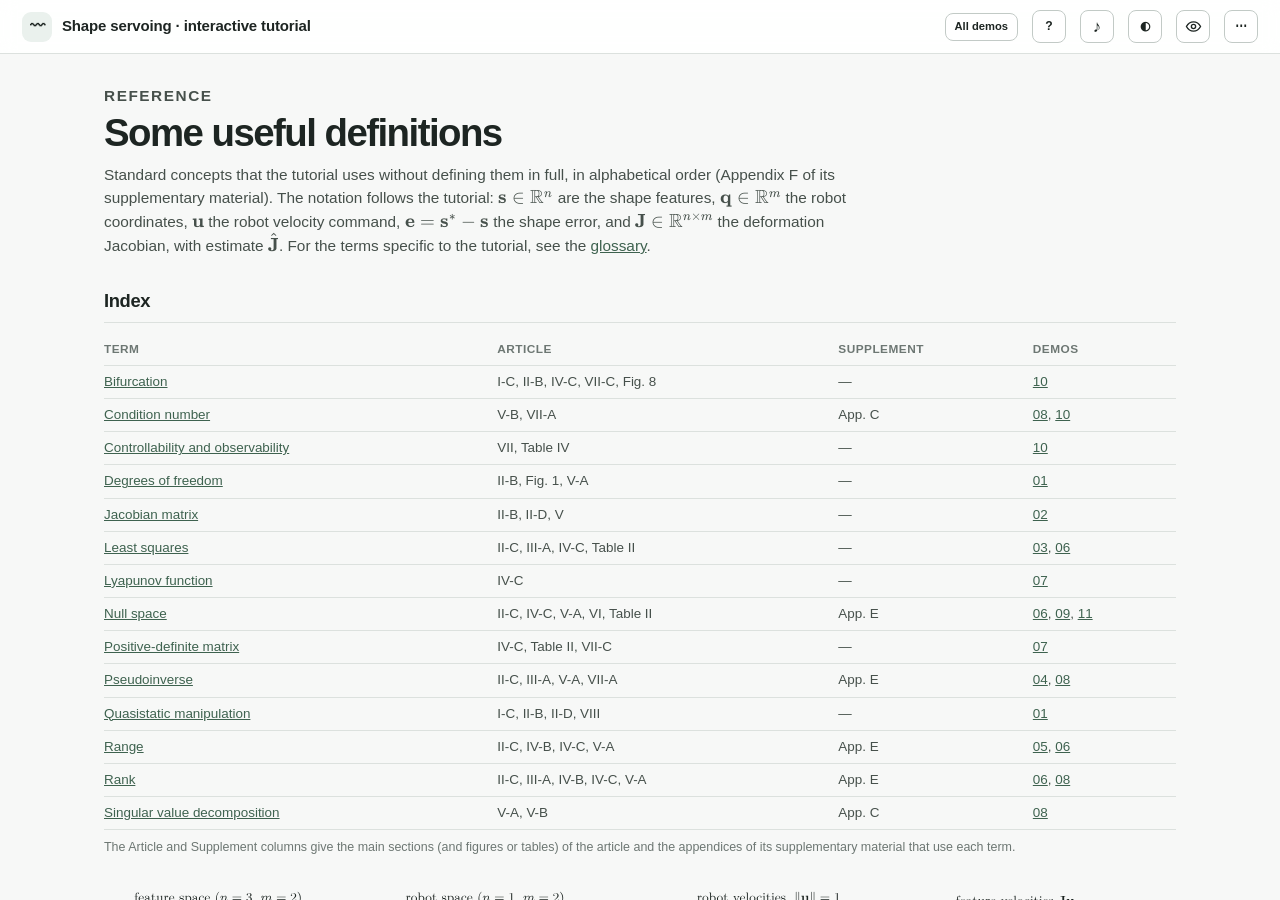
==== commit 589a0406: "Follow the revised article: new title, extensions in Appendix E The tutorial is now titled "Shape Se" ====
--- a/docs/definitions.html
+++ b/docs/definitions.html
@@ -731,24 +731,24 @@
                 <table class="def-index">
                     <thead><tr><th scope="col">Term</th><th scope="col">Article</th><th scope="col">Supplement</th><th scope="col">Demos</th></tr></thead>
                     <tbody>
-                        <tr><td><a href="#bifurcation">Bifurcation</a></td><td>I-C, II-B, VII-C, Fig. 8</td><td>—</td><td><a href="demo.html?id=failures">10</a></td></tr>
+                        <tr><td><a href="#bifurcation">Bifurcation</a></td><td>I-C, II-B, IV-C, VII-C, Fig. 8</td><td>—</td><td><a href="demo.html?id=failures">10</a></td></tr>
                         <tr><td><a href="#condition-number">Condition number</a></td><td>V-B, VII-A</td><td>App. C</td><td><a href="demo.html?id=svd">08</a>, <a href="demo.html?id=failures">10</a></td></tr>
-                        <tr><td><a href="#controllability">Controllability and observability</a></td><td>VII, Table III</td><td>—</td><td><a href="demo.html?id=failures">10</a></td></tr>
+                        <tr><td><a href="#controllability">Controllability and observability</a></td><td>VII, Table IV</td><td>—</td><td><a href="demo.html?id=failures">10</a></td></tr>
                         <tr><td><a href="#dof">Degrees of freedom</a></td><td>II-B, Fig. 1, V-A</td><td>—</td><td><a href="demo.html?id=problem">01</a></td></tr>
                         <tr><td><a href="#jacobian">Jacobian matrix</a></td><td>II-B, II-D, V</td><td>—</td><td><a href="demo.html?id=jacobian">02</a></td></tr>
-                        <tr><td><a href="#least-squares">Least squares</a></td><td>II-C, III-A, IV-C</td><td>App. B</td><td><a href="demo.html?id=offline">03</a>, <a href="demo.html?id=subspaces">06</a></td></tr>
+                        <tr><td><a href="#least-squares">Least squares</a></td><td>II-C, III-A, IV-C, Table II</td><td>—</td><td><a href="demo.html?id=offline">03</a>, <a href="demo.html?id=subspaces">06</a></td></tr>
                         <tr><td><a href="#lyapunov">Lyapunov function</a></td><td>IV-C</td><td>—</td><td><a href="demo.html?id=stability">07</a></td></tr>
-                        <tr><td><a href="#null-space">Null space</a></td><td>II-C, V-A, VI, VIII-B</td><td>App. B, Table S1</td><td><a href="demo.html?id=subspaces">06</a>, <a href="demo.html?id=features">09</a>, <a href="demo.html?id=extensions">11</a></td></tr>
-                        <tr><td><a href="#positive-definite">Positive-definite matrix</a></td><td>IV-C, VII-C</td><td>App. B, Table S1</td><td><a href="demo.html?id=stability">07</a></td></tr>
-                        <tr><td><a href="#pseudoinverse">Pseudoinverse</a></td><td>II-C, III-A, V-A, VII-A</td><td>—</td><td><a href="demo.html?id=loop">04</a>, <a href="demo.html?id=svd">08</a></td></tr>
-                        <tr><td><a href="#quasistatic">Quasistatic manipulation</a></td><td>I-C, II-B, II-D, IX</td><td>—</td><td><a href="demo.html?id=problem">01</a></td></tr>
-                        <tr><td><a href="#range">Range</a></td><td>II-C, IV-B, IV-C, V-A, VIII-A</td><td>App. B</td><td><a href="demo.html?id=targets">05</a>, <a href="demo.html?id=subspaces">06</a></td></tr>
-                        <tr><td><a href="#rank">Rank</a></td><td>II-C, III-A, IV-B, IV-C, V-A, VIII-B</td><td>App. B</td><td><a href="demo.html?id=subspaces">06</a>, <a href="demo.html?id=svd">08</a></td></tr>
+                        <tr><td><a href="#null-space">Null space</a></td><td>II-C, IV-C, V-A, VI, Table II</td><td>App. E</td><td><a href="demo.html?id=subspaces">06</a>, <a href="demo.html?id=features">09</a>, <a href="demo.html?id=extensions">11</a></td></tr>
+                        <tr><td><a href="#positive-definite">Positive-definite matrix</a></td><td>IV-C, Table II, VII-C</td><td>—</td><td><a href="demo.html?id=stability">07</a></td></tr>
+                        <tr><td><a href="#pseudoinverse">Pseudoinverse</a></td><td>II-C, III-A, V-A, VII-A</td><td>App. E</td><td><a href="demo.html?id=loop">04</a>, <a href="demo.html?id=svd">08</a></td></tr>
+                        <tr><td><a href="#quasistatic">Quasistatic manipulation</a></td><td>I-C, II-B, II-D, VIII</td><td>—</td><td><a href="demo.html?id=problem">01</a></td></tr>
+                        <tr><td><a href="#range">Range</a></td><td>II-C, IV-B, IV-C, V-A</td><td>App. E</td><td><a href="demo.html?id=targets">05</a>, <a href="demo.html?id=subspaces">06</a></td></tr>
+                        <tr><td><a href="#rank">Rank</a></td><td>II-C, III-A, IV-B, IV-C, V-A</td><td>App. E</td><td><a href="demo.html?id=subspaces">06</a>, <a href="demo.html?id=svd">08</a></td></tr>
                         <tr><td><a href="#svd">Singular value decomposition</a></td><td>V-A, V-B</td><td>App. C</td><td><a href="demo.html?id=svd">08</a></td></tr>
                     </tbody>
                 </table>
             </div>
-            <p class="def-note">The Article and Supplement columns give the sections (and figures or tables) of the article and the appendices of its supplementary material that use each term.</p>
+            <p class="def-note">The Article and Supplement columns give the main sections (and figures or tables) of the article and the appendices of its supplementary material that use each term.</p>
         </section>
 
         <section class="guide-section def-figures" aria-label="Figures">
@@ -1148,7 +1148,7 @@
 </g>
 </g>
 </svg>
-                <figcaption><b>Fig. 1.</b> Range, null spaces, least squares, and the pseudoinverse, drawn in low dimension. Left: in feature space (<span class="tex">n=3</span>, <span class="tex">m=2</span>), the error <span class="tex">\ve</span> splits into its orthogonal projection <span class="tex">\vJ\vJ^{+}\ve</span> onto <span class="tex">\Range(\vJ)</span> and a residual in <span class="tex">\Null(\vJ^{\top})</span>. Right: in robot space (<span class="tex">n=1</span>, <span class="tex">m=2</span>), all solutions of <span class="tex">\vJ\vu=\dot{\vs}</span> (blue line; grey arrow: one of them) differ by vectors of <span class="tex">\Null(\vJ)</span>, and the pseudoinverse selects the shortest, <span class="tex">\vJ^{+}\dot{\vs}</span>.</figcaption>
+                <figcaption><b>Fig. 1.</b> Range, null spaces, least squares, and the pseudoinverse, drawn in low dimension. Left: in feature space (<span class="tex">n=3</span>, <span class="tex">m=2</span>), the error <span class="tex">\ve</span> splits into its orthogonal projection <span class="tex">\vJ\vJ^{+}\ve</span> onto <span class="tex">\Range(\vJ)</span> and a residual in <span class="tex">\Null(\vJ^{\top})</span>. Right: in robot space (<span class="tex">n=1</span>, <span class="tex">m=2</span>), all solutions of <span class="tex">\vJ\vu=\dot{\vs}</span> (blue line; gray arrow: one of them) differ by vectors of <span class="tex">\Null(\vJ)</span>, and the pseudoinverse selects the shortest, <span class="tex">\vJ^{+}\dot{\vs}</span>.</figcaption>
             </figure>
             <figure class="def-figure" id="fig-svd">
 <svg version='1.1' xmlns='http://www.w3.org/2000/svg' role='img' aria-label='The SVD maps the unit circle of robot velocities to an ellipse of feature velocities' style='max-width:443px' viewBox='76.712329 52.801989 305.650839 108.181679'>
@@ -1400,7 +1400,7 @@
             <h2 id="defTerms">Definitions</h2>
             <dl class="glossary">
                 <dt id="bifurcation">Bifurcation</dt>
-                <dd>A point along a family of equilibria at which the number or the stability of the equilibria changes. For an elastic object, it occurs when the smallest eigenvalue of the Hessian of the potential energy, <span class="tex">\lambda_{\min}(\bm{\Pi}_{\vx\vx})</span>, reaches zero, that is, when the object loses its stiffness along one deformation mode. Buckling, in which a compressed rod leaves its straight shape and bows sideways, and snap-through, in which the object jumps to a distant equilibrium, are examples. Near such points, small robot motions can produce large shape changes, and the local model <span class="tex">\dot{\vs}=\vJ\vu</span> does not hold through the transition. See also <a href="#quasistatic">quasistatic manipulation</a>.</dd>
+                <dd>A point along a family of equilibria at which the number or the stability of the equilibria changes. For an elastic object loaded along a branch of stable equilibria, it occurs when the smallest eigenvalue of the Hessian of the potential energy, <span class="tex">\lambda_{\min}(\bm{\Pi}_{\vx\vx})</span>, reaches zero, that is, when the object loses its stiffness along one deformation mode. Buckling, in which a compressed rod leaves its straight shape and bows sideways, and snap-through, in which the object jumps to a distant equilibrium, are examples. Near such points, small robot motions can produce large shape changes, and the local model <span class="tex">\dot{\vs}=\vJ\vu</span> does not hold through the transition. See also <a href="#quasistatic">quasistatic manipulation</a>.</dd>
 
                 <dt id="condition-number">Condition number</dt>
                 <dd>For a matrix of full rank, <span class="tex">\cond(A)=\sigma_{\max}/\sigma_{\min}\geq1</span>, the ratio of its largest to its smallest singular value (<a href="#svd">SVD</a>; <a href="#fig-svd">Fig. 2</a>). A large condition number means that the matrix amplifies some directions much more than others; its inverse then amplifies errors and noise along the weak directions by up to <span class="tex">1/\sigma_{\min}</span>. It depends on the units of the coordinates. For the deformation Jacobian, a large condition number means that some shape changes require much larger robot motions than others.</dd>
@@ -1424,7 +1424,7 @@
                 <dd><span class="tex">\Null(A)=\{\vv\in\R^{m}:A\vv=\mathbf{0}\}</span>, the inputs that <span class="tex">A</span> maps to zero. Its dimension is <span class="tex">m-\operatorname{rank}(A)</span>, so it is trivial, <span class="tex">\{\mathbf{0}\}</span>, exactly when <span class="tex">A</span> has full column rank. Adding a null-space vector to an input leaves the output unchanged, and <span class="tex">\mathbf{I}_m-A^{+}A</span> projects any vector onto <span class="tex">\Null(A)</span>. Thus <span class="tex">\Null(\vJ)</span> contains the robot velocities that leave the features unchanged to first order; with three curvature-based features and six robot DoFs, it has dimension at least three (Section VI). <span class="tex">\Null(\vJ^{\top})</span>, the orthogonal complement of <span class="tex">\Range(\vJ)</span> in feature space, contains the error components that no small robot motion can reduce (<a href="#fig-subspaces">Fig. 1</a>).</dd>
 
                 <dt id="positive-definite">Positive-definite matrix</dt>
-                <dd>A square matrix <span class="tex">M</span> with <span class="tex">\vv^{\top}M\vv&gt;0</span> for every <span class="tex">\vv\neq\mathbf{0}</span>, written <span class="tex">M\succ0</span>. A symmetric matrix is positive definite exactly when all its eigenvalues are positive. For any square <span class="tex">A</span>, <span class="tex">\vv^{\top}A\vv=\vv^{\top}\Sym(A)\,\vv</span> with <span class="tex">\Sym(A)=(A+A^{\top})/2</span>, so only the symmetric part matters. Hence the condition <span class="tex">\ve^{\top}\vJ\vJh^{+}\ve&gt;0</span> of Section IV-C holds for every nonzero <span class="tex">\ve</span> exactly when <span class="tex">\Sym(\vJ\vJh^{+})\succ0</span>. At a stable equilibrium of an elastic object, the Hessian of the potential energy is positive definite.</dd>
+                <dd>A square matrix <span class="tex">M</span> with <span class="tex">\vv^{\top}M\vv&gt;0</span> for every <span class="tex">\vv\neq\mathbf{0}</span>, written <span class="tex">M\succ0</span>. A symmetric matrix is positive definite exactly when all its eigenvalues are positive. For any square <span class="tex">A</span>, <span class="tex">\vv^{\top}A\vv=\vv^{\top}\Sym(A)\,\vv</span> with <span class="tex">\Sym(A)=(A+A^{\top})/2</span>, so only the symmetric part matters. Hence the condition <span class="tex">\ve^{\top}\vJ\vJh^{+}\ve&gt;0</span> of Section IV-C holds for every nonzero <span class="tex">\ve</span> exactly when <span class="tex">\Sym(\vJ\vJh^{+})\succ0</span>. A positive-definite Hessian of the potential energy is sufficient for an equilibrium of an elastic object to be stable.</dd>
 
                 <dt id="pseudoinverse">Pseudoinverse</dt>
                 <dd>The Moore–Penrose pseudoinverse <span class="tex">A^{+}\in\R^{m\times n}</span> of <span class="tex">A\in\R^{n\times m}</span> gives, as <span class="tex">\vv=A^{+}\mathbf{b}</span>, the minimum-norm <a href="#least-squares">least-squares</a> solution of <span class="tex">A\vv\approx\mathbf{b}</span>: among all minimizers of <span class="tex">\norm{A\vv-\mathbf{b}}</span>, the one of smallest norm (<a href="#fig-subspaces">Fig. 1</a>, right). It equals <span class="tex">A^{-1}</span> if <span class="tex">A</span> is invertible, <span class="tex">(A^{\top}A)^{-1}A^{\top}</span> if <span class="tex">A</span> has full column rank, and <span class="tex">A^{\top}(AA^{\top})^{-1}</span> if <span class="tex">A</span> has full row rank; in general, <span class="tex">A^{+}=\sum_{\sigma_l&gt;0}\sigma_l^{-1}\vpsi_l\vphi_l^{\top}</span> (<a href="#svd">SVD</a>). <span class="tex">AA^{+}</span> projects onto <span class="tex">\Range(A)</span>. Near rank loss, <span class="tex">A^{+}</span> becomes very large; the damped inverse of Section VII-A bounds it.</dd>
@@ -1447,9 +1447,9 @@
 !function(e,t){"object"==typeof exports&&"object"==typeof module?module.exports=t():"function"==typeof define&&define.amd?define([],t):"object"==typeof exports?exports.katex=t():e.katex=t()}("undefined"!=typeof self?self:this,function(){return function(){"use strict";var e={d:function(t,r){for(var n in r)e.o(r,n)&&!e.o(t,n)&&Object.defineProperty(t,n,{enumerable:!0,get:r[n]})},o:function(e,t){return Object.prototype.hasOwnProperty.call(e,t)}},t={};e.d(t,{default:function(){return ko}});class r extends Error{constructor(e,t){let n,o,s="KaTeX parse error: "+e;const i=t&&t.loc;if(i&&i.start<=i.end){const e=i.lexer.input;n=i.start,o=i.end,n===e.length?s+=" at end of input: ":s+=" at position "+(n+1)+": ";const t=e.slice(n,o).replace(/[^]/g,"$&\u0332");let r,l;r=n>15?"\u2026"+e.slice(n-15,n):e.slice(0,n),l=o+15<e.length?e.slice(o,o+15)+"\u2026":e.slice(o),s+=r+t+l}super(s),this.name="ParseError",this.position=void 0,this.length=void 0,this.rawMessage=void 0,Object.setPrototypeOf(this,r.prototype),this.position=n,null!=n&&null!=o&&(this.length=o-n),this.rawMessage=e}}var n=r;const o=/([A-Z])/g,s=e=>e.replace(o,"-$1").toLowerCase(),i={"&":"&amp;",">":"&gt;","<":"&lt;",'"':"&quot;","'":"&#x27;"},l=/[&><"']/g,a=e=>String(e).replace(l,e=>i[e]),c=e=>"ordgroup"===e.type||"color"===e.type?1===e.body.length?c(e.body[0]):e:"font"===e.type?c(e.body):e,h=new Set(["mathord","textord","atom"]),m=e=>h.has(c(e).type),u={displayMode:{type:"boolean",description:"Render math in display mode, which puts the math in display style (so \\int and \\sum are large, for example), and centers the math on the page on its own line.",cli:"-d, --display-mode"},output:{type:{enum:["htmlAndMathml","html","mathml"]},description:"Determines the markup language of the output.",cli:"-F, --format <type>"},leqno:{type:"boolean",description:"Render display math in leqno style (left-justified tags)."},fleqn:{type:"boolean",description:"Render display math flush left."},throwOnError:{type:"boolean",default:!0,cli:"-t, --no-throw-on-error",cliDescription:"Render errors (in the color given by --error-color) instead of throwing a ParseError exception when encountering an error."},errorColor:{type:"string",default:"#cc0000",cli:"-c, --error-color <color>",cliDescription:"A color string given in the format 'rgb' or 'rrggbb' (no #). This option determines the color of errors rendered by the -t option.",cliProcessor:e=>"#"+e},macros:{type:"object",cli:"-m, --macro <def>",cliDescription:"Define custom macro of the form '\\foo:expansion' (use multiple -m arguments for multiple macros).",cliDefault:[],cliProcessor:(e,t)=>(t.push(e),t)},minRuleThickness:{type:"number",description:"Specifies a minimum thickness, in ems, for fraction lines, `\\sqrt` top lines, `{array}` vertical lines, `\\hline`, `\\hdashline`, `\\underline`, `\\overline`, and the borders of `\\fbox`, `\\boxed`, and `\\fcolorbox`.",processor:e=>Math.max(0,e),cli:"--min-rule-thickness <size>",cliProcessor:parseFloat},colorIsTextColor:{type:"boolean",description:"Makes \\color behave like LaTeX's 2-argument \\textcolor, instead of LaTeX's one-argument \\color mode change.",cli:"-b, --color-is-text-color"},strict:{type:[{enum:["warn","ignore","error"]},"boolean","function"],description:"Turn on strict / LaTeX faithfulness mode, which throws an error if the input uses features that are not supported by LaTeX.",cli:"-S, --strict",cliDefault:!1},trust:{type:["boolean","function"],description:"Trust the input, enabling all HTML features such as \\url.",cli:"-T, --trust"},maxSize:{type:"number",default:1/0,description:"If non-zero, all user-specified sizes, e.g. in \\rule{500em}{500em}, will be capped to maxSize ems. Otherwise, elements and spaces can be arbitrarily large",processor:e=>Math.max(0,e),cli:"-s, --max-size <n>",cliProcessor:parseInt},maxExpand:{type:"number",default:1e3,description:"Limit the number of macro expansions to the specified number, to prevent e.g. infinite macro loops. If set to Infinity, the macro expander will try to fully expand as in LaTeX.",processor:e=>Math.max(0,e),cli:"-e, --max-expand <n>",cliProcessor:e=>"Infinity"===e?1/0:parseInt(e)},globalGroup:{type:"boolean",cli:!1}};function p(e){if(void 0!==e.default)return e.default;return function(e){if("string"!=typeof e)return e.enum[0];switch(e){case"boolean":return!1;case"string":return"";case"number":return 0;case"object":return{};default:throw new Error("Unexpected schema type; settings must declare an explicit default.")}}(Array.isArray(e.type)?e.type[0]:e.type)}function d(e,t,r,n){const o=r[t];e[t]=void 0!==o?n.processor?n.processor(o):o:p(n)}class g{constructor(e){void 0===e&&(e={}),this.displayMode=void 0,this.output=void 0,this.leqno=void 0,this.fleqn=void 0,this.throwOnError=void 0,this.errorColor=void 0,this.macros=void 0,this.minRuleThickness=void 0,this.colorIsTextColor=void 0,this.strict=void 0,this.trust=void 0,this.maxSize=void 0,this.maxExpand=void 0,this.globalGroup=void 0,e=e||{};for(const t of Object.keys(u)){const r=u[t];r&&d(this,t,e,r)}}reportNonstrict(e,t,r){let o=this.strict;if("function"==typeof o&&(o=o(e,t,r)),o&&"ignore"!==o){if(!0===o||"error"===o)throw new n("LaTeX-incompatible input and strict mode is set to 'error': "+t+" ["+e+"]",r);"warn"===o?"undefined"!=typeof console&&console.warn("LaTeX-incompatible input and strict mode is set to 'warn': "+t+" ["+e+"]"):"undefined"!=typeof console&&console.warn("LaTeX-incompatible input and strict mode is set to unrecognized '"+o+"': "+t+" ["+e+"]")}}useStrictBehavior(e,t,r){let n=this.strict;if("function"==typeof n)try{n=n(e,t,r)}catch(e){n="error"}return!(!n||"ignore"===n)&&(!0===n||"error"===n||("warn"===n?("undefined"!=typeof console&&console.warn("LaTeX-incompatible input and strict mode is set to 'warn': "+t+" ["+e+"]"),!1):("undefined"!=typeof console&&console.warn("LaTeX-incompatible input and strict mode is set to unrecognized '"+n+"': "+t+" ["+e+"]"),!1)))}isTrusted(e){if("url"in e&&e.url&&!e.protocol){const t=(e=>{const t=/^[\x00-\x20]*([^\\/#?]*?)(:|&#0*58|&#x0*3a|&colon)/i.exec(e);return t?":"!==t[2]?null:/^[a-zA-Z][a-zA-Z0-9+\-.]*$/.test(t[1])?t[1].toLowerCase():null:"_relative"})(e.url);if(null==t)return!1;e.protocol=t}const t="function"==typeof this.trust?this.trust(e):this.trust;return Boolean(t)}}class f{constructor(e,t,r){this.id=void 0,this.size=void 0,this.cramped=void 0,this.id=e,this.size=t,this.cramped=r}sup(){return b[y[this.id]]}sub(){return b[x[this.id]]}fracNum(){return b[w[this.id]]}fracDen(){return b[v[this.id]]}cramp(){return b[k[this.id]]}text(){return b[z[this.id]]}isTight(){return this.size>=2}}const b=[new f(0,0,!1),new f(1,0,!0),new f(2,1,!1),new f(3,1,!0),new f(4,2,!1),new f(5,2,!0),new f(6,3,!1),new f(7,3,!0)],y=[4,5,4,5,6,7,6,7],x=[5,5,5,5,7,7,7,7],w=[2,3,4,5,6,7,6,7],v=[3,3,5,5,7,7,7,7],k=[1,1,3,3,5,5,7,7],z=[0,1,2,3,2,3,2,3];var S={DISPLAY:b[0],TEXT:b[2],SCRIPT:b[4],SCRIPTSCRIPT:b[6]};const M=[{name:"latin",blocks:[[256,591],[768,879]]},{name:"cyrillic",blocks:[[1024,1279]]},{name:"armenian",blocks:[[1328,1423]]},{name:"brahmic",blocks:[[2304,4255]]},{name:"georgian",blocks:[[4256,4351]]},{name:"cjk",blocks:[[12288,12543],[19968,40879],[65280,65376]]},{name:"hangul",blocks:[[44032,55215]]}];const A=[];function T(e){for(let t=0;t<A.length;t+=2)if(e>=A[t]&&e<=A[t+1])return!0;return!1}M.forEach(e=>e.blocks.forEach(e=>A.push(...e)));const B=e=>e+" "+e,C=80,q={doubleleftarrow:"M262 157\nl10-10c34-36 62.7-77 86-123 3.3-8 5-13.3 5-16 0-5.3-6.7-8-20-8-7.3\n 0-12.2.5-14.5 1.5-2.3 1-4.8 4.5-7.5 10.5-49.3 97.3-121.7 169.3-217 216-28\n 14-57.3 25-88 33-6.7 2-11 3.8-13 5.5-2 1.7-3 4.2-3 7.5s1 5.8 3 7.5\nc2 1.7 6.3 3.5 13 5.5 68 17.3 128.2 47.8 180.5 91.5 52.3 43.7 93.8 96.2 124.5\n 157.5 9.3 8 15.3 12.3 18 13h6c12-.7 18-4 18-10 0-2-1.7-7-5-15-23.3-46-52-87\n-86-123l-10-10h399738v-40H218c328 0 0 0 0 0l-10-8c-26.7-20-65.7-43-117-69 2.7\n-2 6-3.7 10-5 36.7-16 72.3-37.3 107-64l10-8h399782v-40z\nm8 0v40h399730v-40zm0 194v40h399730v-40z",doublerightarrow:"M399738 392l\n-10 10c-34 36-62.7 77-86 123-3.3 8-5 13.3-5 16 0 5.3 6.7 8 20 8 7.3 0 12.2-.5\n 14.5-1.5 2.3-1 4.8-4.5 7.5-10.5 49.3-97.3 121.7-169.3 217-216 28-14 57.3-25 88\n-33 6.7-2 11-3.8 13-5.5 2-1.7 3-4.2 3-7.5s-1-5.8-3-7.5c-2-1.7-6.3-3.5-13-5.5-68\n-17.3-128.2-47.8-180.5-91.5-52.3-43.7-93.8-96.2-124.5-157.5-9.3-8-15.3-12.3-18\n-13h-6c-12 .7-18 4-18 10 0 2 1.7 7 5 15 23.3 46 52 87 86 123l10 10H0v40h399782\nc-328 0 0 0 0 0l10 8c26.7 20 65.7 43 117 69-2.7 2-6 3.7-10 5-36.7 16-72.3 37.3\n-107 64l-10 8H0v40zM0 157v40h399730v-40zm0 194v40h399730v-40z",leftarrow:"M400000 241H110l3-3c68.7-52.7 113.7-120\n 135-202 4-14.7 6-23 6-25 0-7.3-7-11-21-11-8 0-13.2.8-15.5 2.5-2.3 1.7-4.2 5.8\n-5.5 12.5-1.3 4.7-2.7 10.3-4 17-12 48.7-34.8 92-68.5 130S65.3 228.3 18 247\nc-10 4-16 7.7-18 11 0 8.7 6 14.3 18 17 47.3 18.7 87.8 47 121.5 85S196 441.3 208\n 490c.7 2 1.3 5 2 9s1.2 6.7 1.5 8c.3 1.3 1 3.3 2 6s2.2 4.5 3.5 5.5c1.3 1 3.3\n 1.8 6 2.5s6 1 10 1c14 0 21-3.7 21-11 0-2-2-10.3-6-25-20-79.3-65-146.7-135-202\n l-3-3h399890zM100 241v40h399900v-40z",leftbrace:"M6 548l-6-6v-35l6-11c56-104 135.3-181.3 238-232 57.3-28.7 117\n-45 179-50h399577v120H403c-43.3 7-81 15-113 26-100.7 33-179.7 91-237 174-2.7\n 5-6 9-10 13-.7 1-7.3 1-20 1H6z",leftbraceunder:"M0 6l6-6h17c12.688 0 19.313.3 20 1 4 4 7.313 8.3 10 13\n 35.313 51.3 80.813 93.8 136.5 127.5 55.688 33.7 117.188 55.8 184.5 66.5.688\n 0 2 .3 4 1 18.688 2.7 76 4.3 172 5h399450v120H429l-6-1c-124.688-8-235-61.7\n-331-161C60.687 138.7 32.312 99.3 7 54L0 41V6z",leftgroup:"M400000 80\nH435C64 80 168.3 229.4 21 260c-5.9 1.2-18 0-18 0-2 0-3-1-3-3v-38C76 61 257 0\n 435 0h399565z",leftgroupunder:"M400000 262\nH435C64 262 168.3 112.6 21 82c-5.9-1.2-18 0-18 0-2 0-3 1-3 3v38c76 158 257 219\n 435 219h399565z",leftharpoon:"M0 267c.7 5.3 3 10 7 14h399993v-40H93c3.3\n-3.3 10.2-9.5 20.5-18.5s17.8-15.8 22.5-20.5c50.7-52 88-110.3 112-175 4-11.3 5\n-18.3 3-21-1.3-4-7.3-6-18-6-8 0-13 .7-15 2s-4.7 6.7-8 16c-42 98.7-107.3 174.7\n-196 228-6.7 4.7-10.7 8-12 10-1.3 2-2 5.7-2 11zm100-26v40h399900v-40z",leftharpoonplus:"M0 267c.7 5.3 3 10 7 14h399993v-40H93c3.3-3.3 10.2-9.5\n 20.5-18.5s17.8-15.8 22.5-20.5c50.7-52 88-110.3 112-175 4-11.3 5-18.3 3-21-1.3\n-4-7.3-6-18-6-8 0-13 .7-15 2s-4.7 6.7-8 16c-42 98.7-107.3 174.7-196 228-6.7 4.7\n-10.7 8-12 10-1.3 2-2 5.7-2 11zm100-26v40h399900v-40zM0 435v40h400000v-40z\nm0 0v40h400000v-40z",leftharpoondown:"M7 241c-4 4-6.333 8.667-7 14 0 5.333.667 9 2 11s5.333\n 5.333 12 10c90.667 54 156 130 196 228 3.333 10.667 6.333 16.333 9 17 2 .667 5\n 1 9 1h5c10.667 0 16.667-2 18-6 2-2.667 1-9.667-3-21-32-87.333-82.667-157.667\n-152-211l-3-3h399907v-40zM93 281 H400000 v-40L7 241z",leftharpoondownplus:"M7 435c-4 4-6.3 8.7-7 14 0 5.3.7 9 2 11s5.3 5.3 12\n 10c90.7 54 156 130 196 228 3.3 10.7 6.3 16.3 9 17 2 .7 5 1 9 1h5c10.7 0 16.7\n-2 18-6 2-2.7 1-9.7-3-21-32-87.3-82.7-157.7-152-211l-3-3h399907v-40H7zm93 0\nv40h399900v-40zM0 241v40h399900v-40zm0 0v40h399900v-40z",lefthook:"M400000 281 H103s-33-11.2-61-33.5S0 197.3 0 164s14.2-61.2 42.5\n-83.5C70.8 58.2 104 47 142 47 c16.7 0 25 6.7 25 20 0 12-8.7 18.7-26 20-40 3.3\n-68.7 15.7-86 37-10 12-15 25.3-15 40 0 22.7 9.8 40.7 29.5 54 19.7 13.3 43.5 21\n 71.5 23h399859zM103 281v-40h399897v40z",leftlinesegment:B("M40 281 V428 H0 V94 H40 V241 H400000 v40z"),leftbracketunder:B("M0 0 h120 V290 H399995 v120 H0z"),leftbracketover:B("M0 440 h120 V150 H399995 v-120 H0z"),leftmapsto:B("M40 281 V448H0V74H40V241H400000v40z"),leftToFrom:"M0 147h400000v40H0zm0 214c68 40 115.7 95.7 143 167h22c15.3 0 23\n-.3 23-1 0-1.3-5.3-13.7-16-37-18-35.3-41.3-69-70-101l-7-8h399905v-40H95l7-8\nc28.7-32 52-65.7 70-101 10.7-23.3 16-35.7 16-37 0-.7-7.7-1-23-1h-22C115.7 265.3\n 68 321 0 361zm0-174v-40h399900v40zm100 154v40h399900v-40z",longequal:B("M0 50 h400000 v40H0z m0 194h40000v40H0z"),midbrace:"M200428 334\nc-100.7-8.3-195.3-44-280-108-55.3-42-101.7-93-139-153l-9-14c-2.7 4-5.7 8.7-9 14\n-53.3 86.7-123.7 153-211 199-66.7 36-137.3 56.3-212 62H0V214h199568c178.3-11.7\n 311.7-78.3 403-201 6-8 9.7-12 11-12 .7-.7 6.7-1 18-1s17.3.3 18 1c1.3 0 5 4 11\n 12 44.7 59.3 101.3 106.3 170 141s145.3 54.3 229 60h199572v120z",midbraceunder:"M199572 214\nc100.7 8.3 195.3 44 280 108 55.3 42 101.7 93 139 153l9 14c2.7-4 5.7-8.7 9-14\n 53.3-86.7 123.7-153 211-199 66.7-36 137.3-56.3 212-62h199568v120H200432c-178.3\n 11.7-311.7 78.3-403 201-6 8-9.7 12-11 12-.7.7-6.7 1-18 1s-17.3-.3-18-1c-1.3 0\n-5-4-11-12-44.7-59.3-101.3-106.3-170-141s-145.3-54.3-229-60H0V214z",oiintSize1:"M512.6 71.6c272.6 0 320.3 106.8 320.3 178.2 0 70.8-47.7 177.6\n-320.3 177.6S193.1 320.6 193.1 249.8c0-71.4 46.9-178.2 319.5-178.2z\nm368.1 178.2c0-86.4-60.9-215.4-368.1-215.4-306.4 0-367.3 129-367.3 215.4 0 85.8\n60.9 214.8 367.3 214.8 307.2 0 368.1-129 368.1-214.8z",oiintSize2:"M757.8 100.1c384.7 0 451.1 137.6 451.1 230 0 91.3-66.4 228.8\n-451.1 228.8-386.3 0-452.7-137.5-452.7-228.8 0-92.4 66.4-230 452.7-230z\nm502.4 230c0-111.2-82.4-277.2-502.4-277.2s-504 166-504 277.2\nc0 110 84 276 504 276s502.4-166 502.4-276z",oiiintSize1:"M681.4 71.6c408.9 0 480.5 106.8 480.5 178.2 0 70.8-71.6 177.6\n-480.5 177.6S202.1 320.6 202.1 249.8c0-71.4 70.5-178.2 479.3-178.2z\nm525.8 178.2c0-86.4-86.8-215.4-525.7-215.4-437.9 0-524.7 129-524.7 215.4 0\n85.8 86.8 214.8 524.7 214.8 438.9 0 525.7-129 525.7-214.8z",oiiintSize2:"M1021.2 53c603.6 0 707.8 165.8 707.8 277.2 0 110-104.2 275.8\n-707.8 275.8-606 0-710.2-165.8-710.2-275.8C311 218.8 415.2 53 1021.2 53z\nm770.4 277.1c0-131.2-126.4-327.6-770.5-327.6S248.4 198.9 248.4 330.1\nc0 130 128.8 326.4 772.7 326.4s770.5-196.4 770.5-326.4z",rightarrow:"M0 241v40h399891c-47.3 35.3-84 78-110 128\n-16.7 32-27.7 63.7-33 95 0 1.3-.2 2.7-.5 4-.3 1.3-.5 2.3-.5 3 0 7.3 6.7 11 20\n 11 8 0 13.2-.8 15.5-2.5 2.3-1.7 4.2-5.5 5.5-11.5 2-13.3 5.7-27 11-41 14.7-44.7\n 39-84.5 73-119.5s73.7-60.2 119-75.5c6-2 9-5.7 9-11s-3-9-9-11c-45.3-15.3-85\n-40.5-119-75.5s-58.3-74.8-73-119.5c-4.7-14-8.3-27.3-11-40-1.3-6.7-3.2-10.8-5.5\n-12.5-2.3-1.7-7.5-2.5-15.5-2.5-14 0-21 3.7-21 11 0 2 2 10.3 6 25 20.7 83.3 67\n 151.7 139 205zm0 0v40h399900v-40z",rightbrace:"M400000 542l\n-6 6h-17c-12.7 0-19.3-.3-20-1-4-4-7.3-8.3-10-13-35.3-51.3-80.8-93.8-136.5-127.5\ns-117.2-55.8-184.5-66.5c-.7 0-2-.3-4-1-18.7-2.7-76-4.3-172-5H0V214h399571l6 1\nc124.7 8 235 61.7 331 161 31.3 33.3 59.7 72.7 85 118l7 13v35z",rightbraceunder:"M399994 0l6 6v35l-6 11c-56 104-135.3 181.3-238 232-57.3\n 28.7-117 45-179 50H-300V214h399897c43.3-7 81-15 113-26 100.7-33 179.7-91 237\n-174 2.7-5 6-9 10-13 .7-1 7.3-1 20-1h17z",rightgroup:"M0 80h399565c371 0 266.7 149.4 414 180 5.9 1.2 18 0 18 0 2 0\n 3-1 3-3v-38c-76-158-257-219-435-219H0z",rightgroupunder:"M0 262h399565c371 0 266.7-149.4 414-180 5.9-1.2 18 0 18\n 0 2 0 3 1 3 3v38c-76 158-257 219-435 219H0z",rightharpoon:"M0 241v40h399993c4.7-4.7 7-9.3 7-14 0-9.3\n-3.7-15.3-11-18-92.7-56.7-159-133.7-199-231-3.3-9.3-6-14.7-8-16-2-1.3-7-2-15-2\n-10.7 0-16.7 2-18 6-2 2.7-1 9.7 3 21 15.3 42 36.7 81.8 64 119.5 27.3 37.7 58\n 69.2 92 94.5zm0 0v40h399900v-40z",rightharpoonplus:"M0 241v40h399993c4.7-4.7 7-9.3 7-14 0-9.3-3.7-15.3-11\n-18-92.7-56.7-159-133.7-199-231-3.3-9.3-6-14.7-8-16-2-1.3-7-2-15-2-10.7 0-16.7\n 2-18 6-2 2.7-1 9.7 3 21 15.3 42 36.7 81.8 64 119.5 27.3 37.7 58 69.2 92 94.5z\nm0 0v40h399900v-40z m100 194v40h399900v-40zm0 0v40h399900v-40z",rightharpoondown:"M399747 511c0 7.3 6.7 11 20 11 8 0 13-.8 15-2.5s4.7-6.8\n 8-15.5c40-94 99.3-166.3 178-217 13.3-8 20.3-12.3 21-13 5.3-3.3 8.5-5.8 9.5\n-7.5 1-1.7 1.5-5.2 1.5-10.5s-2.3-10.3-7-15H0v40h399908c-34 25.3-64.7 57-92 95\n-27.3 38-48.7 77.7-64 119-3.3 8.7-5 14-5 16zM0 241v40h399900v-40z",rightharpoondownplus:"M399747 705c0 7.3 6.7 11 20 11 8 0 13-.8\n 15-2.5s4.7-6.8 8-15.5c40-94 99.3-166.3 178-217 13.3-8 20.3-12.3 21-13 5.3-3.3\n 8.5-5.8 9.5-7.5 1-1.7 1.5-5.2 1.5-10.5s-2.3-10.3-7-15H0v40h399908c-34 25.3\n-64.7 57-92 95-27.3 38-48.7 77.7-64 119-3.3 8.7-5 14-5 16zM0 435v40h399900v-40z\nm0-194v40h400000v-40zm0 0v40h400000v-40z",righthook:"M399859 241c-764 0 0 0 0 0 40-3.3 68.7-15.7 86-37 10-12 15-25.3\n 15-40 0-22.7-9.8-40.7-29.5-54-19.7-13.3-43.5-21-71.5-23-17.3-1.3-26-8-26-20 0\n-13.3 8.7-20 26-20 38 0 71 11.2 99 33.5 0 0 7 5.6 21 16.7 14 11.2 21 33.5 21\n 66.8s-14 61.2-42 83.5c-28 22.3-61 33.5-99 33.5L0 241z M0 281v-40h399859v40z",rightlinesegment:B("M399960 241 V94 h40 V428 h-40 V281 H0 v-40z"),rightbracketunder:B("M399995 0 h-120 V290 H0 v120 H400000z"),rightbracketover:B("M399995 440 h-120 V150 H0 v-120 H399995z"),rightToFrom:"M400000 167c-70.7-42-118-97.7-142-167h-23c-15.3 0-23 .3-23\n 1 0 1.3 5.3 13.7 16 37 18 35.3 41.3 69 70 101l7 8H0v40h399905l-7 8c-28.7 32\n-52 65.7-70 101-10.7 23.3-16 35.7-16 37 0 .7 7.7 1 23 1h23c24-69.3 71.3-125 142\n-167z M100 147v40h399900v-40zM0 341v40h399900v-40z",twoheadleftarrow:"M0 167c68 40\n 115.7 95.7 143 167h22c15.3 0 23-.3 23-1 0-1.3-5.3-13.7-16-37-18-35.3-41.3-69\n-70-101l-7-8h125l9 7c50.7 39.3 85 86 103 140h46c0-4.7-6.3-18.7-19-42-18-35.3\n-40-67.3-66-96l-9-9h399716v-40H284l9-9c26-28.7 48-60.7 66-96 12.7-23.333 19\n-37.333 19-42h-46c-18 54-52.3 100.7-103 140l-9 7H95l7-8c28.7-32 52-65.7 70-101\n 10.7-23.333 16-35.7 16-37 0-.7-7.7-1-23-1h-22C115.7 71.3 68 127 0 167z",twoheadrightarrow:"M400000 167\nc-68-40-115.7-95.7-143-167h-22c-15.3 0-23 .3-23 1 0 1.3 5.3 13.7 16 37 18 35.3\n 41.3 69 70 101l7 8h-125l-9-7c-50.7-39.3-85-86-103-140h-46c0 4.7 6.3 18.7 19 42\n 18 35.3 40 67.3 66 96l9 9H0v40h399716l-9 9c-26 28.7-48 60.7-66 96-12.7 23.333\n-19 37.333-19 42h46c18-54 52.3-100.7 103-140l9-7h125l-7 8c-28.7 32-52 65.7-70\n 101-10.7 23.333-16 35.7-16 37 0 .7 7.7 1 23 1h22c27.3-71.3 75-127 143-167z",tilde1:"M200 55.538c-77 0-168 73.953-177 73.953-3 0-7\n-2.175-9-5.437L2 97c-1-2-2-4-2-6 0-4 2-7 5-9l20-12C116 12 171 0 207 0c86 0\n 114 68 191 68 78 0 168-68 177-68 4 0 7 2 9 5l12 19c1 2.175 2 4.35 2 6.525 0\n 4.35-2 7.613-5 9.788l-19 13.05c-92 63.077-116.937 75.308-183 76.128\n-68.267.847-113-73.952-191-73.952z",tilde2:"M344 55.266c-142 0-300.638 81.316-311.5 86.418\n-8.01 3.762-22.5 10.91-23.5 5.562L1 120c-1-2-1-3-1-4 0-5 3-9 8-10l18.4-9C160.9\n 31.9 283 0 358 0c148 0 188 122 331 122s314-97 326-97c4 0 8 2 10 7l7 21.114\nc1 2.14 1 3.21 1 4.28 0 5.347-3 9.626-7 10.696l-22.3 12.622C852.6 158.372 751\n 181.476 676 181.476c-149 0-189-126.21-332-126.21z",tilde3:"M786 59C457 59 32 175.242 13 175.242c-6 0-10-3.457\n-11-10.37L.15 138c-1-7 3-12 10-13l19.2-6.4C378.4 40.7 634.3 0 804.3 0c337 0\n 411.8 157 746.8 157 328 0 754-112 773-112 5 0 10 3 11 9l1 14.075c1 8.066-.697\n 16.595-6.697 17.492l-21.052 7.31c-367.9 98.146-609.15 122.696-778.15 122.696\n -338 0-409-156.573-744-156.573z",tilde4:"M786 58C457 58 32 177.487 13 177.487c-6 0-10-3.345\n-11-10.035L.15 143c-1-7 3-12 10-13l22-6.7C381.2 35 637.15 0 807.15 0c337 0 409\n 177 744 177 328 0 754-127 773-127 5 0 10 3 11 9l1 14.794c1 7.805-3 13.38-9\n 14.495l-20.7 5.574c-366.85 99.79-607.3 139.372-776.3 139.372-338 0-409\n -175.236-744-175.236z",vec:"M377 20c0-5.333 1.833-10 5.5-14S391 0 397 0c4.667 0 8.667 1.667 12 5\n3.333 2.667 6.667 9 10 19 6.667 24.667 20.333 43.667 41 57 7.333 4.667 11\n10.667 11 18 0 6-1 10-3 12s-6.667 5-14 9c-28.667 14.667-53.667 35.667-75 63\n-1.333 1.333-3.167 3.5-5.5 6.5s-4 4.833-5 5.5c-1 .667-2.5 1.333-4.5 2s-4.333 1\n-7 1c-4.667 0-9.167-1.833-13.5-5.5S337 184 337 178c0-12.667 15.667-32.333 47-59\nH213l-171-1c-8.667-6-13-12.333-13-19 0-4.667 4.333-11.333 13-20h359\nc-16-25.333-24-45-24-59z",widehat1:"M529 0h5l519 115c5 1 9 5 9 10 0 1-1 2-1 3l-4 22\nc-1 5-5 9-11 9h-2L532 67 19 159h-2c-5 0-9-4-11-9l-5-22c-1-6 2-12 8-13z",widehat2:"M1181 0h2l1171 176c6 0 10 5 10 11l-2 23c-1 6-5 10\n-11 10h-1L1182 67 15 220h-1c-6 0-10-4-11-10l-2-23c-1-6 4-11 10-11z",widehat3:"M1181 0h2l1171 236c6 0 10 5 10 11l-2 23c-1 6-5 10\n-11 10h-1L1182 67 15 280h-1c-6 0-10-4-11-10l-2-23c-1-6 4-11 10-11z",widehat4:"M1181 0h2l1171 296c6 0 10 5 10 11l-2 23c-1 6-5 10\n-11 10h-1L1182 67 15 340h-1c-6 0-10-4-11-10l-2-23c-1-6 4-11 10-11z",widecheck1:"M529,159h5l519,-115c5,-1,9,-5,9,-10c0,-1,-1,-2,-1,-3l-4,-22c-1,\n-5,-5,-9,-11,-9h-2l-512,92l-513,-92h-2c-5,0,-9,4,-11,9l-5,22c-1,6,2,12,8,13z",widecheck2:"M1181,220h2l1171,-176c6,0,10,-5,10,-11l-2,-23c-1,-6,-5,-10,\n-11,-10h-1l-1168,153l-1167,-153h-1c-6,0,-10,4,-11,10l-2,23c-1,6,4,11,10,11z",widecheck3:"M1181,280h2l1171,-236c6,0,10,-5,10,-11l-2,-23c-1,-6,-5,-10,\n-11,-10h-1l-1168,213l-1167,-213h-1c-6,0,-10,4,-11,10l-2,23c-1,6,4,11,10,11z",widecheck4:"M1181,340h2l1171,-296c6,0,10,-5,10,-11l-2,-23c-1,-6,-5,-10,\n-11,-10h-1l-1168,273l-1167,-273h-1c-6,0,-10,4,-11,10l-2,23c-1,6,4,11,10,11z",baraboveleftarrow:"M400000 620h-399890l3 -3c68.7 -52.7 113.7 -120 135 -202\nc4 -14.7 6 -23 6 -25c0 -7.3 -7 -11 -21 -11c-8 0 -13.2 0.8 -15.5 2.5\nc-2.3 1.7 -4.2 5.8 -5.5 12.5c-1.3 4.7 -2.7 10.3 -4 17c-12 48.7 -34.8 92 -68.5 130\ns-74.2 66.3 -121.5 85c-10 4 -16 7.7 -18 11c0 8.7 6 14.3 18 17c47.3 18.7 87.8 47\n121.5 85s56.5 81.3 68.5 130c0.7 2 1.3 5 2 9s1.2 6.7 1.5 8c0.3 1.3 1 3.3 2 6\ns2.2 4.5 3.5 5.5c1.3 1 3.3 1.8 6 2.5s6 1 10 1c14 0 21 -3.7 21 -11\nc0 -2 -2 -10.3 -6 -25c-20 -79.3 -65 -146.7 -135 -202l-3 -3h399890z\nM100 620v40h399900v-40z M0 241v40h399900v-40zM0 241v40h399900v-40z",rightarrowabovebar:"M0 241v40h399891c-47.3 35.3-84 78-110 128-16.7 32\n-27.7 63.7-33 95 0 1.3-.2 2.7-.5 4-.3 1.3-.5 2.3-.5 3 0 7.3 6.7 11 20 11 8 0\n13.2-.8 15.5-2.5 2.3-1.7 4.2-5.5 5.5-11.5 2-13.3 5.7-27 11-41 14.7-44.7 39\n-84.5 73-119.5s73.7-60.2 119-75.5c6-2 9-5.7 9-11s-3-9-9-11c-45.3-15.3-85-40.5\n-119-75.5s-58.3-74.8-73-119.5c-4.7-14-8.3-27.3-11-40-1.3-6.7-3.2-10.8-5.5\n-12.5-2.3-1.7-7.5-2.5-15.5-2.5-14 0-21 3.7-21 11 0 2 2 10.3 6 25 20.7 83.3 67\n151.7 139 205zm96 379h399894v40H0zm0 0h399904v40H0z",baraboveshortleftharpoon:"M507,435c-4,4,-6.3,8.7,-7,14c0,5.3,0.7,9,2,11\nc1.3,2,5.3,5.3,12,10c90.7,54,156,130,196,228c3.3,10.7,6.3,16.3,9,17\nc2,0.7,5,1,9,1c0,0,5,0,5,0c10.7,0,16.7,-2,18,-6c2,-2.7,1,-9.7,-3,-21\nc-32,-87.3,-82.7,-157.7,-152,-211c0,0,-3,-3,-3,-3l399351,0l0,-40\nc-398570,0,-399437,0,-399437,0z M593 435 v40 H399500 v-40z\nM0 281 v-40 H399908 v40z M0 281 v-40 H399908 v40z",rightharpoonaboveshortbar:"M0,241 l0,40c399126,0,399993,0,399993,0\nc4.7,-4.7,7,-9.3,7,-14c0,-9.3,-3.7,-15.3,-11,-18c-92.7,-56.7,-159,-133.7,-199,\n-231c-3.3,-9.3,-6,-14.7,-8,-16c-2,-1.3,-7,-2,-15,-2c-10.7,0,-16.7,2,-18,6\nc-2,2.7,-1,9.7,3,21c15.3,42,36.7,81.8,64,119.5c27.3,37.7,58,69.2,92,94.5z\nM0 241 v40 H399908 v-40z M0 475 v-40 H399500 v40z M0 475 v-40 H399500 v40z",shortbaraboveleftharpoon:"M7,435c-4,4,-6.3,8.7,-7,14c0,5.3,0.7,9,2,11\nc1.3,2,5.3,5.3,12,10c90.7,54,156,130,196,228c3.3,10.7,6.3,16.3,9,17c2,0.7,5,1,9,\n1c0,0,5,0,5,0c10.7,0,16.7,-2,18,-6c2,-2.7,1,-9.7,-3,-21c-32,-87.3,-82.7,-157.7,\n-152,-211c0,0,-3,-3,-3,-3l399907,0l0,-40c-399126,0,-399993,0,-399993,0z\nM93 435 v40 H400000 v-40z M500 241 v40 H400000 v-40z M500 241 v40 H400000 v-40z",shortrightharpoonabovebar:"M53,241l0,40c398570,0,399437,0,399437,0\nc4.7,-4.7,7,-9.3,7,-14c0,-9.3,-3.7,-15.3,-11,-18c-92.7,-56.7,-159,-133.7,-199,\n-231c-3.3,-9.3,-6,-14.7,-8,-16c-2,-1.3,-7,-2,-15,-2c-10.7,0,-16.7,2,-18,6\nc-2,2.7,-1,9.7,3,21c15.3,42,36.7,81.8,64,119.5c27.3,37.7,58,69.2,92,94.5z\nM500 241 v40 H399408 v-40z M500 435 v40 H400000 v-40z"};class I{constructor(e){this.children=void 0,this.classes=void 0,this.height=void 0,this.depth=void 0,this.maxFontSize=void 0,this.style=void 0,this.children=e,this.classes=[],this.height=0,this.depth=0,this.maxFontSize=0,this.style={}}hasClass(e){return this.classes.includes(e)}toNode(){const e=document.createDocumentFragment();for(let t=0;t<this.children.length;t++)e.appendChild(this.children[t].toNode());return e}toMarkup(){let e="";for(let t=0;t<this.children.length;t++)e+=this.children[t].toMarkup();return e}toText(){return this.children.map(e=>{if("toText"in e)return e.toText();throw new Error("Expected MathDomNode with toText, got "+e.constructor.name)}).join("")}}const R={pt:1,mm:7227/2540,cm:7227/254,in:72.27,bp:1.00375,pc:12,dd:1238/1157,cc:14856/1157,nd:685/642,nc:1370/107,sp:1/65536,px:1.00375},E={ex:!0,em:!0,mu:!0},H=function(e){return"string"!=typeof e&&(e=e.unit),e in R||e in E||"ex"===e},N=function(e,t){let r;if(e.unit in R)r=R[e.unit]/t.fontMetrics().ptPerEm/t.sizeMultiplier;else if("mu"===e.unit)r=t.fontMetrics().cssEmPerMu;else{let o;if(o=t.style.isTight()?t.havingStyle(t.style.text()):t,"ex"===e.unit)r=o.fontMetrics().xHeight;else{if("em"!==e.unit)throw new n("Invalid unit: '"+e.unit+"'");r=o.fontMetrics().quad}o!==t&&(r*=o.sizeMultiplier/t.sizeMultiplier)}return Math.min(e.number*r,t.maxSize)},O=function(e){return+e.toFixed(4)+"em"},D=function(e){return e.filter(e=>e).join(" ")},L=function(e){let t="";for(const r of Object.keys(e)){const n=e[r];void 0!==n&&(t+=s(r)+":"+n+";")}return t},P=function(e,t,r){if(this.classes=e||[],this.attributes={},this.height=0,this.depth=0,this.maxFontSize=0,this.style=r||{},t){t.style.isTight()&&this.classes.push("mtight");const e=t.getColor();e&&(this.style.color=e)}},F=function(e){const t=document.createElement(e);t.className=D(this.classes),Object.assign(t.style,this.style);for(const e of Object.keys(this.attributes))t.setAttribute(e,this.attributes[e]);for(let e=0;e<this.children.length;e++)t.appendChild(this.children[e].toNode());return t},V=/[\s"'>/=\x00-\x1f]/,G=function(e){let t="<"+e;this.classes.length&&(t+=' class="'+a(D(this.classes))+'"');const r=L(this.style);r&&(t+=' style="'+a(r)+'"');for(const e of Object.keys(this.attributes)){if(V.test(e))throw new n("Invalid attribute name '"+e+"'");t+=" "+e+'="'+a(this.attributes[e])+'"'}t+=">";for(let e=0;e<this.children.length;e++)t+=this.children[e].toMarkup();return t+="</"+e+">",t};class U{constructor(e,t,r,n){this.children=void 0,this.attributes=void 0,this.classes=void 0,this.height=void 0,this.depth=void 0,this.width=void 0,this.maxFontSize=void 0,this.style=void 0,this.italic=void 0,P.call(this,e,r,n),this.children=t||[]}setAttribute(e,t){this.attributes[e]=t}hasClass(e){return this.classes.includes(e)}toNode(){return F.call(this,"span")}toMarkup(){return G.call(this,"span")}}class X{constructor(e,t,r,n){this.children=void 0,this.attributes=void 0,this.classes=void 0,this.height=void 0,this.depth=void 0,this.maxFontSize=void 0,this.style=void 0,P.call(this,t,n),this.children=r||[],this.setAttribute("href",e)}setAttribute(e,t){this.attributes[e]=t}hasClass(e){return this.classes.includes(e)}toNode(){return F.call(this,"a")}toMarkup(){return G.call(this,"a")}}class Y{constructor(e,t,r){this.src=void 0,this.alt=void 0,this.classes=void 0,this.height=void 0,this.depth=void 0,this.maxFontSize=void 0,this.style=void 0,this.alt=t,this.src=e,this.classes=["mord"],this.height=0,this.depth=0,this.maxFontSize=0,this.style=r}hasClass(e){return this.classes.includes(e)}toNode(){const e=document.createElement("img");return e.src=this.src,e.alt=this.alt,e.className="mord",Object.assign(e.style,this.style),e}toMarkup(){let e='<img src="'+a(this.src)+'" alt="'+a(this.alt)+'"';const t=L(this.style);return t&&(e+=' style="'+a(t)+'"'),e+="'/>",e}}const j={"\xee":"\u0131\u0302","\xef":"\u0131\u0308","\xed":"\u0131\u0301","\xec":"\u0131\u0300"};class W{constructor(e,t,r,n,o,s,i,l){this.text=void 0,this.height=void 0,this.depth=void 0,this.italic=void 0,this.skew=void 0,this.width=void 0,this.maxFontSize=void 0,this.classes=void 0,this.style=void 0,this.text=e,this.height=t||0,this.depth=r||0,this.italic=n||0,this.skew=o||0,this.width=s||0,this.classes=i||[],this.style=l||{},this.maxFontSize=0;const a=function(e){for(let t=0;t<M.length;t++){const r=M[t];for(let t=0;t<r.blocks.length;t++){const n=r.blocks[t];if(e>=n[0]&&e<=n[1])return r.name}}return null}(this.text.charCodeAt(0));a&&this.classes.push(a+"_fallback"),/[\xee\xef\xed\xec]/.test(this.text)&&(this.text=j[this.text])}hasClass(e){return this.classes.includes(e)}toNode(){const e=document.createTextNode(this.text);let t=null;return this.italic>0&&(t=document.createElement("span"),t.style.marginRight=O(this.italic)),this.classes.length>0&&(t=t||document.createElement("span"),t.className=D(this.classes)),Object.keys(this.style).length>0&&(t=t||document.createElement("span"),Object.assign(t.style,this.style)),t?(t.appendChild(e),t):e}toMarkup(){let e=!1,t="<span";this.classes.length&&(e=!0,t+=' class="',t+=a(D(this.classes)),t+='"');let r="";this.italic>0&&(r+="margin-right:"+O(this.italic)+";"),r+=L(this.style),r&&(e=!0,t+=' style="'+a(r)+'"');const n=a(this.text);return e?(t+=">",t+=n,t+="</span>",t):n}}class _{constructor(e,t){this.children=void 0,this.attributes=void 0,this.children=e||[],this.attributes=t||{}}toNode(){const e=document.createElementNS("http://www.w3.org/2000/svg","svg");for(const t of Object.keys(this.attributes))e.setAttribute(t,this.attributes[t]);for(let t=0;t<this.children.length;t++)e.appendChild(this.children[t].toNode());return e}toMarkup(){let e='<svg xmlns="http://www.w3.org/2000/svg"';for(const t of Object.keys(this.attributes))e+=" "+t+'="'+a(this.attributes[t])+'"';e+=">";for(let t=0;t<this.children.length;t++)e+=this.children[t].toMarkup();return e+="</svg>",e}}class ${constructor(e,t){this.pathName=void 0,this.alternate=void 0,this.pathName=e,this.alternate=t}toNode(){const e=document.createElementNS("http://www.w3.org/2000/svg","path");return this.alternate?e.setAttribute("d",this.alternate):e.setAttribute("d",q[this.pathName]),e}toMarkup(){return this.alternate?'<path d="'+a(this.alternate)+'"/>':'<path d="'+a(q[this.pathName])+'"/>'}}class Z{constructor(e){this.attributes=void 0,this.attributes=e||{}}toNode(){const e=document.createElementNS("http://www.w3.org/2000/svg","line");for(const t of Object.keys(this.attributes))e.setAttribute(t,this.attributes[t]);return e}toMarkup(){let e="<line";for(const t of Object.keys(this.attributes))e+=" "+t+'="'+a(this.attributes[t])+'"';return e+="/>",e}}var K={"AMS-Regular":{32:[0,0,0,0,.25],65:[0,.68889,0,0,.72222],66:[0,.68889,0,0,.66667],67:[0,.68889,0,0,.72222],68:[0,.68889,0,0,.72222],69:[0,.68889,0,0,.66667],70:[0,.68889,0,0,.61111],71:[0,.68889,0,0,.77778],72:[0,.68889,0,0,.77778],73:[0,.68889,0,0,.38889],74:[.16667,.68889,0,0,.5],75:[0,.68889,0,0,.77778],76:[0,.68889,0,0,.66667],77:[0,.68889,0,0,.94445],78:[0,.68889,0,0,.72222],79:[.16667,.68889,0,0,.77778],80:[0,.68889,0,0,.61111],81:[.16667,.68889,0,0,.77778],82:[0,.68889,0,0,.72222],83:[0,.68889,0,0,.55556],84:[0,.68889,0,0,.66667],85:[0,.68889,0,0,.72222],86:[0,.68889,0,0,.72222],87:[0,.68889,0,0,1],88:[0,.68889,0,0,.72222],89:[0,.68889,0,0,.72222],90:[0,.68889,0,0,.66667],107:[0,.68889,0,0,.55556],160:[0,0,0,0,.25],165:[0,.675,.025,0,.75],174:[.15559,.69224,0,0,.94666],240:[0,.68889,0,0,.55556],295:[0,.68889,0,0,.54028],710:[0,.825,0,0,2.33334],732:[0,.9,0,0,2.33334],770:[0,.825,0,0,2.33334],771:[0,.9,0,0,2.33334],989:[.08167,.58167,0,0,.77778],1008:[0,.43056,.04028,0,.66667],8245:[0,.54986,0,0,.275],8463:[0,.68889,0,0,.54028],8487:[0,.68889,0,0,.72222],8498:[0,.68889,0,0,.55556],8502:[0,.68889,0,0,.66667],8503:[0,.68889,0,0,.44445],8504:[0,.68889,0,0,.66667],8513:[0,.68889,0,0,.63889],8592:[-.03598,.46402,0,0,.5],8594:[-.03598,.46402,0,0,.5],8602:[-.13313,.36687,0,0,1],8603:[-.13313,.36687,0,0,1],8606:[.01354,.52239,0,0,1],8608:[.01354,.52239,0,0,1],8610:[.01354,.52239,0,0,1.11111],8611:[.01354,.52239,0,0,1.11111],8619:[0,.54986,0,0,1],8620:[0,.54986,0,0,1],8621:[-.13313,.37788,0,0,1.38889],8622:[-.13313,.36687,0,0,1],8624:[0,.69224,0,0,.5],8625:[0,.69224,0,0,.5],8630:[0,.43056,0,0,1],8631:[0,.43056,0,0,1],8634:[.08198,.58198,0,0,.77778],8635:[.08198,.58198,0,0,.77778],8638:[.19444,.69224,0,0,.41667],8639:[.19444,.69224,0,0,.41667],8642:[.19444,.69224,0,0,.41667],8643:[.19444,.69224,0,0,.41667],8644:[.1808,.675,0,0,1],8646:[.1808,.675,0,0,1],8647:[.1808,.675,0,0,1],8648:[.19444,.69224,0,0,.83334],8649:[.1808,.675,0,0,1],8650:[.19444,.69224,0,0,.83334],8651:[.01354,.52239,0,0,1],8652:[.01354,.52239,0,0,1],8653:[-.13313,.36687,0,0,1],8654:[-.13313,.36687,0,0,1],8655:[-.13313,.36687,0,0,1],8666:[.13667,.63667,0,0,1],8667:[.13667,.63667,0,0,1],8669:[-.13313,.37788,0,0,1],8672:[-.064,.437,0,0,1.334],8674:[-.064,.437,0,0,1.334],8705:[0,.825,0,0,.5],8708:[0,.68889,0,0,.55556],8709:[.08167,.58167,0,0,.77778],8717:[0,.43056,0,0,.42917],8722:[-.03598,.46402,0,0,.5],8724:[.08198,.69224,0,0,.77778],8726:[.08167,.58167,0,0,.77778],8733:[0,.69224,0,0,.77778],8736:[0,.69224,0,0,.72222],8737:[0,.69224,0,0,.72222],8738:[.03517,.52239,0,0,.72222],8739:[.08167,.58167,0,0,.22222],8740:[.25142,.74111,0,0,.27778],8741:[.08167,.58167,0,0,.38889],8742:[.25142,.74111,0,0,.5],8756:[0,.69224,0,0,.66667],8757:[0,.69224,0,0,.66667],8764:[-.13313,.36687,0,0,.77778],8765:[-.13313,.37788,0,0,.77778],8769:[-.13313,.36687,0,0,.77778],8770:[-.03625,.46375,0,0,.77778],8774:[.30274,.79383,0,0,.77778],8776:[-.01688,.48312,0,0,.77778],8778:[.08167,.58167,0,0,.77778],8782:[.06062,.54986,0,0,.77778],8783:[.06062,.54986,0,0,.77778],8785:[.08198,.58198,0,0,.77778],8786:[.08198,.58198,0,0,.77778],8787:[.08198,.58198,0,0,.77778],8790:[0,.69224,0,0,.77778],8791:[.22958,.72958,0,0,.77778],8796:[.08198,.91667,0,0,.77778],8806:[.25583,.75583,0,0,.77778],8807:[.25583,.75583,0,0,.77778],8808:[.25142,.75726,0,0,.77778],8809:[.25142,.75726,0,0,.77778],8812:[.25583,.75583,0,0,.5],8814:[.20576,.70576,0,0,.77778],8815:[.20576,.70576,0,0,.77778],8816:[.30274,.79383,0,0,.77778],8817:[.30274,.79383,0,0,.77778],8818:[.22958,.72958,0,0,.77778],8819:[.22958,.72958,0,0,.77778],8822:[.1808,.675,0,0,.77778],8823:[.1808,.675,0,0,.77778],8828:[.13667,.63667,0,0,.77778],8829:[.13667,.63667,0,0,.77778],8830:[.22958,.72958,0,0,.77778],8831:[.22958,.72958,0,0,.77778],8832:[.20576,.70576,0,0,.77778],8833:[.20576,.70576,0,0,.77778],8840:[.30274,.79383,0,0,.77778],8841:[.30274,.79383,0,0,.77778],8842:[.13597,.63597,0,0,.77778],8843:[.13597,.63597,0,0,.77778],8847:[.03517,.54986,0,0,.77778],8848:[.03517,.54986,0,0,.77778],8858:[.08198,.58198,0,0,.77778],8859:[.08198,.58198,0,0,.77778],8861:[.08198,.58198,0,0,.77778],8862:[0,.675,0,0,.77778],8863:[0,.675,0,0,.77778],8864:[0,.675,0,0,.77778],8865:[0,.675,0,0,.77778],8872:[0,.69224,0,0,.61111],8873:[0,.69224,0,0,.72222],8874:[0,.69224,0,0,.88889],8876:[0,.68889,0,0,.61111],8877:[0,.68889,0,0,.61111],8878:[0,.68889,0,0,.72222],8879:[0,.68889,0,0,.72222],8882:[.03517,.54986,0,0,.77778],8883:[.03517,.54986,0,0,.77778],8884:[.13667,.63667,0,0,.77778],8885:[.13667,.63667,0,0,.77778],8888:[0,.54986,0,0,1.11111],8890:[.19444,.43056,0,0,.55556],8891:[.19444,.69224,0,0,.61111],8892:[.19444,.69224,0,0,.61111],8901:[0,.54986,0,0,.27778],8903:[.08167,.58167,0,0,.77778],8905:[.08167,.58167,0,0,.77778],8906:[.08167,.58167,0,0,.77778],8907:[0,.69224,0,0,.77778],8908:[0,.69224,0,0,.77778],8909:[-.03598,.46402,0,0,.77778],8910:[0,.54986,0,0,.76042],8911:[0,.54986,0,0,.76042],8912:[.03517,.54986,0,0,.77778],8913:[.03517,.54986,0,0,.77778],8914:[0,.54986,0,0,.66667],8915:[0,.54986,0,0,.66667],8916:[0,.69224,0,0,.66667],8918:[.0391,.5391,0,0,.77778],8919:[.0391,.5391,0,0,.77778],8920:[.03517,.54986,0,0,1.33334],8921:[.03517,.54986,0,0,1.33334],8922:[.38569,.88569,0,0,.77778],8923:[.38569,.88569,0,0,.77778],8926:[.13667,.63667,0,0,.77778],8927:[.13667,.63667,0,0,.77778],8928:[.30274,.79383,0,0,.77778],8929:[.30274,.79383,0,0,.77778],8934:[.23222,.74111,0,0,.77778],8935:[.23222,.74111,0,0,.77778],8936:[.23222,.74111,0,0,.77778],8937:[.23222,.74111,0,0,.77778],8938:[.20576,.70576,0,0,.77778],8939:[.20576,.70576,0,0,.77778],8940:[.30274,.79383,0,0,.77778],8941:[.30274,.79383,0,0,.77778],8994:[.19444,.69224,0,0,.77778],8995:[.19444,.69224,0,0,.77778],9416:[.15559,.69224,0,0,.90222],9484:[0,.69224,0,0,.5],9488:[0,.69224,0,0,.5],9492:[0,.37788,0,0,.5],9496:[0,.37788,0,0,.5],9585:[.19444,.68889,0,0,.88889],9586:[.19444,.74111,0,0,.88889],9632:[0,.675,0,0,.77778],9633:[0,.675,0,0,.77778],9650:[0,.54986,0,0,.72222],9651:[0,.54986,0,0,.72222],9654:[.03517,.54986,0,0,.77778],9660:[0,.54986,0,0,.72222],9661:[0,.54986,0,0,.72222],9664:[.03517,.54986,0,0,.77778],9674:[.11111,.69224,0,0,.66667],9733:[.19444,.69224,0,0,.94445],10003:[0,.69224,0,0,.83334],10016:[0,.69224,0,0,.83334],10731:[.11111,.69224,0,0,.66667],10846:[.19444,.75583,0,0,.61111],10877:[.13667,.63667,0,0,.77778],10878:[.13667,.63667,0,0,.77778],10885:[.25583,.75583,0,0,.77778],10886:[.25583,.75583,0,0,.77778],10887:[.13597,.63597,0,0,.77778],10888:[.13597,.63597,0,0,.77778],10889:[.26167,.75726,0,0,.77778],10890:[.26167,.75726,0,0,.77778],10891:[.48256,.98256,0,0,.77778],10892:[.48256,.98256,0,0,.77778],10901:[.13667,.63667,0,0,.77778],10902:[.13667,.63667,0,0,.77778],10933:[.25142,.75726,0,0,.77778],10934:[.25142,.75726,0,0,.77778],10935:[.26167,.75726,0,0,.77778],10936:[.26167,.75726,0,0,.77778],10937:[.26167,.75726,0,0,.77778],10938:[.26167,.75726,0,0,.77778],10949:[.25583,.75583,0,0,.77778],10950:[.25583,.75583,0,0,.77778],10955:[.28481,.79383,0,0,.77778],10956:[.28481,.79383,0,0,.77778],57350:[.08167,.58167,0,0,.22222],57351:[.08167,.58167,0,0,.38889],57352:[.08167,.58167,0,0,.77778],57353:[0,.43056,.04028,0,.66667],57356:[.25142,.75726,0,0,.77778],57357:[.25142,.75726,0,0,.77778],57358:[.41951,.91951,0,0,.77778],57359:[.30274,.79383,0,0,.77778],57360:[.30274,.79383,0,0,.77778],57361:[.41951,.91951,0,0,.77778],57366:[.25142,.75726,0,0,.77778],57367:[.25142,.75726,0,0,.77778],57368:[.25142,.75726,0,0,.77778],57369:[.25142,.75726,0,0,.77778],57370:[.13597,.63597,0,0,.77778],57371:[.13597,.63597,0,0,.77778]},"Caligraphic-Regular":{32:[0,0,0,0,.25],65:[0,.68333,0,.19445,.79847],66:[0,.68333,.03041,.13889,.65681],67:[0,.68333,.05834,.13889,.52653],68:[0,.68333,.02778,.08334,.77139],69:[0,.68333,.08944,.11111,.52778],70:[0,.68333,.09931,.11111,.71875],71:[.09722,.68333,.0593,.11111,.59487],72:[0,.68333,.00965,.11111,.84452],73:[0,.68333,.07382,0,.54452],74:[.09722,.68333,.18472,.16667,.67778],75:[0,.68333,.01445,.05556,.76195],76:[0,.68333,0,.13889,.68972],77:[0,.68333,0,.13889,1.2009],78:[0,.68333,.14736,.08334,.82049],79:[0,.68333,.02778,.11111,.79611],80:[0,.68333,.08222,.08334,.69556],81:[.09722,.68333,0,.11111,.81667],82:[0,.68333,0,.08334,.8475],83:[0,.68333,.075,.13889,.60556],84:[0,.68333,.25417,0,.54464],85:[0,.68333,.09931,.08334,.62583],86:[0,.68333,.08222,0,.61278],87:[0,.68333,.08222,.08334,.98778],88:[0,.68333,.14643,.13889,.7133],89:[.09722,.68333,.08222,.08334,.66834],90:[0,.68333,.07944,.13889,.72473],160:[0,0,0,0,.25]},"Fraktur-Regular":{32:[0,0,0,0,.25],33:[0,.69141,0,0,.29574],34:[0,.69141,0,0,.21471],38:[0,.69141,0,0,.73786],39:[0,.69141,0,0,.21201],40:[.24982,.74947,0,0,.38865],41:[.24982,.74947,0,0,.38865],42:[0,.62119,0,0,.27764],43:[.08319,.58283,0,0,.75623],44:[0,.10803,0,0,.27764],45:[.08319,.58283,0,0,.75623],46:[0,.10803,0,0,.27764],47:[.24982,.74947,0,0,.50181],48:[0,.47534,0,0,.50181],49:[0,.47534,0,0,.50181],50:[0,.47534,0,0,.50181],51:[.18906,.47534,0,0,.50181],52:[.18906,.47534,0,0,.50181],53:[.18906,.47534,0,0,.50181],54:[0,.69141,0,0,.50181],55:[.18906,.47534,0,0,.50181],56:[0,.69141,0,0,.50181],57:[.18906,.47534,0,0,.50181],58:[0,.47534,0,0,.21606],59:[.12604,.47534,0,0,.21606],61:[-.13099,.36866,0,0,.75623],63:[0,.69141,0,0,.36245],65:[0,.69141,0,0,.7176],66:[0,.69141,0,0,.88397],67:[0,.69141,0,0,.61254],68:[0,.69141,0,0,.83158],69:[0,.69141,0,0,.66278],70:[.12604,.69141,0,0,.61119],71:[0,.69141,0,0,.78539],72:[.06302,.69141,0,0,.7203],73:[0,.69141,0,0,.55448],74:[.12604,.69141,0,0,.55231],75:[0,.69141,0,0,.66845],76:[0,.69141,0,0,.66602],77:[0,.69141,0,0,1.04953],78:[0,.69141,0,0,.83212],79:[0,.69141,0,0,.82699],80:[.18906,.69141,0,0,.82753],81:[.03781,.69141,0,0,.82699],82:[0,.69141,0,0,.82807],83:[0,.69141,0,0,.82861],84:[0,.69141,0,0,.66899],85:[0,.69141,0,0,.64576],86:[0,.69141,0,0,.83131],87:[0,.69141,0,0,1.04602],88:[0,.69141,0,0,.71922],89:[.18906,.69141,0,0,.83293],90:[.12604,.69141,0,0,.60201],91:[.24982,.74947,0,0,.27764],93:[.24982,.74947,0,0,.27764],94:[0,.69141,0,0,.49965],97:[0,.47534,0,0,.50046],98:[0,.69141,0,0,.51315],99:[0,.47534,0,0,.38946],100:[0,.62119,0,0,.49857],101:[0,.47534,0,0,.40053],102:[.18906,.69141,0,0,.32626],103:[.18906,.47534,0,0,.5037],104:[.18906,.69141,0,0,.52126],105:[0,.69141,0,0,.27899],106:[0,.69141,0,0,.28088],107:[0,.69141,0,0,.38946],108:[0,.69141,0,0,.27953],109:[0,.47534,0,0,.76676],110:[0,.47534,0,0,.52666],111:[0,.47534,0,0,.48885],112:[.18906,.52396,0,0,.50046],113:[.18906,.47534,0,0,.48912],114:[0,.47534,0,0,.38919],115:[0,.47534,0,0,.44266],116:[0,.62119,0,0,.33301],117:[0,.47534,0,0,.5172],118:[0,.52396,0,0,.5118],119:[0,.52396,0,0,.77351],120:[.18906,.47534,0,0,.38865],121:[.18906,.47534,0,0,.49884],122:[.18906,.47534,0,0,.39054],160:[0,0,0,0,.25],8216:[0,.69141,0,0,.21471],8217:[0,.69141,0,0,.21471],58112:[0,.62119,0,0,.49749],58113:[0,.62119,0,0,.4983],58114:[.18906,.69141,0,0,.33328],58115:[.18906,.69141,0,0,.32923],58116:[.18906,.47534,0,0,.50343],58117:[0,.69141,0,0,.33301],58118:[0,.62119,0,0,.33409],58119:[0,.47534,0,0,.50073]},"Main-Bold":{32:[0,0,0,0,.25],33:[0,.69444,0,0,.35],34:[0,.69444,0,0,.60278],35:[.19444,.69444,0,0,.95833],36:[.05556,.75,0,0,.575],37:[.05556,.75,0,0,.95833],38:[0,.69444,0,0,.89444],39:[0,.69444,0,0,.31944],40:[.25,.75,0,0,.44722],41:[.25,.75,0,0,.44722],42:[0,.75,0,0,.575],43:[.13333,.63333,0,0,.89444],44:[.19444,.15556,0,0,.31944],45:[0,.44444,0,0,.38333],46:[0,.15556,0,0,.31944],47:[.25,.75,0,0,.575],48:[0,.64444,0,0,.575],49:[0,.64444,0,0,.575],50:[0,.64444,0,0,.575],51:[0,.64444,0,0,.575],52:[0,.64444,0,0,.575],53:[0,.64444,0,0,.575],54:[0,.64444,0,0,.575],55:[0,.64444,0,0,.575],56:[0,.64444,0,0,.575],57:[0,.64444,0,0,.575],58:[0,.44444,0,0,.31944],59:[.19444,.44444,0,0,.31944],60:[.08556,.58556,0,0,.89444],61:[-.10889,.39111,0,0,.89444],62:[.08556,.58556,0,0,.89444],63:[0,.69444,0,0,.54305],64:[0,.69444,0,0,.89444],65:[0,.68611,0,0,.86944],66:[0,.68611,0,0,.81805],67:[0,.68611,0,0,.83055],68:[0,.68611,0,0,.88194],69:[0,.68611,0,0,.75555],70:[0,.68611,0,0,.72361],71:[0,.68611,0,0,.90416],72:[0,.68611,0,0,.9],73:[0,.68611,0,0,.43611],74:[0,.68611,0,0,.59444],75:[0,.68611,0,0,.90138],76:[0,.68611,0,0,.69166],77:[0,.68611,0,0,1.09166],78:[0,.68611,0,0,.9],79:[0,.68611,0,0,.86388],80:[0,.68611,0,0,.78611],81:[.19444,.68611,0,0,.86388],82:[0,.68611,0,0,.8625],83:[0,.68611,0,0,.63889],84:[0,.68611,0,0,.8],85:[0,.68611,0,0,.88472],86:[0,.68611,.01597,0,.86944],87:[0,.68611,.01597,0,1.18888],88:[0,.68611,0,0,.86944],89:[0,.68611,.02875,0,.86944],90:[0,.68611,0,0,.70277],91:[.25,.75,0,0,.31944],92:[.25,.75,0,0,.575],93:[.25,.75,0,0,.31944],94:[0,.69444,0,0,.575],95:[.31,.13444,.03194,0,.575],97:[0,.44444,0,0,.55902],98:[0,.69444,0,0,.63889],99:[0,.44444,0,0,.51111],100:[0,.69444,0,0,.63889],101:[0,.44444,0,0,.52708],102:[0,.69444,.10903,0,.35139],103:[.19444,.44444,.01597,0,.575],104:[0,.69444,0,0,.63889],105:[0,.69444,0,0,.31944],106:[.19444,.69444,0,0,.35139],107:[0,.69444,0,0,.60694],108:[0,.69444,0,0,.31944],109:[0,.44444,0,0,.95833],110:[0,.44444,0,0,.63889],111:[0,.44444,0,0,.575],112:[.19444,.44444,0,0,.63889],113:[.19444,.44444,0,0,.60694],114:[0,.44444,0,0,.47361],115:[0,.44444,0,0,.45361],116:[0,.63492,0,0,.44722],117:[0,.44444,0,0,.63889],118:[0,.44444,.01597,0,.60694],119:[0,.44444,.01597,0,.83055],120:[0,.44444,0,0,.60694],121:[.19444,.44444,.01597,0,.60694],122:[0,.44444,0,0,.51111],123:[.25,.75,0,0,.575],124:[.25,.75,0,0,.31944],125:[.25,.75,0,0,.575],126:[.35,.34444,0,0,.575],160:[0,0,0,0,.25],163:[0,.69444,0,0,.86853],168:[0,.69444,0,0,.575],172:[0,.44444,0,0,.76666],176:[0,.69444,0,0,.86944],177:[.13333,.63333,0,0,.89444],184:[.17014,0,0,0,.51111],198:[0,.68611,0,0,1.04166],215:[.13333,.63333,0,0,.89444],216:[.04861,.73472,0,0,.89444],223:[0,.69444,0,0,.59722],230:[0,.44444,0,0,.83055],247:[.13333,.63333,0,0,.89444],248:[.09722,.54167,0,0,.575],305:[0,.44444,0,0,.31944],338:[0,.68611,0,0,1.16944],339:[0,.44444,0,0,.89444],567:[.19444,.44444,0,0,.35139],710:[0,.69444,0,0,.575],711:[0,.63194,0,0,.575],713:[0,.59611,0,0,.575],714:[0,.69444,0,0,.575],715:[0,.69444,0,0,.575],728:[0,.69444,0,0,.575],729:[0,.69444,0,0,.31944],730:[0,.69444,0,0,.86944],732:[0,.69444,0,0,.575],733:[0,.69444,0,0,.575],915:[0,.68611,0,0,.69166],916:[0,.68611,0,0,.95833],920:[0,.68611,0,0,.89444],923:[0,.68611,0,0,.80555],926:[0,.68611,0,0,.76666],928:[0,.68611,0,0,.9],931:[0,.68611,0,0,.83055],933:[0,.68611,0,0,.89444],934:[0,.68611,0,0,.83055],936:[0,.68611,0,0,.89444],937:[0,.68611,0,0,.83055],8211:[0,.44444,.03194,0,.575],8212:[0,.44444,.03194,0,1.14999],8216:[0,.69444,0,0,.31944],8217:[0,.69444,0,0,.31944],8220:[0,.69444,0,0,.60278],8221:[0,.69444,0,0,.60278],8224:[.19444,.69444,0,0,.51111],8225:[.19444,.69444,0,0,.51111],8242:[0,.55556,0,0,.34444],8407:[0,.72444,.15486,0,.575],8463:[0,.69444,0,0,.66759],8465:[0,.69444,0,0,.83055],8467:[0,.69444,0,0,.47361],8472:[.19444,.44444,0,0,.74027],8476:[0,.69444,0,0,.83055],8501:[0,.69444,0,0,.70277],8592:[-.10889,.39111,0,0,1.14999],8593:[.19444,.69444,0,0,.575],8594:[-.10889,.39111,0,0,1.14999],8595:[.19444,.69444,0,0,.575],8596:[-.10889,.39111,0,0,1.14999],8597:[.25,.75,0,0,.575],8598:[.19444,.69444,0,0,1.14999],8599:[.19444,.69444,0,0,1.14999],8600:[.19444,.69444,0,0,1.14999],8601:[.19444,.69444,0,0,1.14999],8636:[-.10889,.39111,0,0,1.14999],8637:[-.10889,.39111,0,0,1.14999],8640:[-.10889,.39111,0,0,1.14999],8641:[-.10889,.39111,0,0,1.14999],8656:[-.10889,.39111,0,0,1.14999],8657:[.19444,.69444,0,0,.70277],8658:[-.10889,.39111,0,0,1.14999],8659:[.19444,.69444,0,0,.70277],8660:[-.10889,.39111,0,0,1.14999],8661:[.25,.75,0,0,.70277],8704:[0,.69444,0,0,.63889],8706:[0,.69444,.06389,0,.62847],8707:[0,.69444,0,0,.63889],8709:[.05556,.75,0,0,.575],8711:[0,.68611,0,0,.95833],8712:[.08556,.58556,0,0,.76666],8715:[.08556,.58556,0,0,.76666],8722:[.13333,.63333,0,0,.89444],8723:[.13333,.63333,0,0,.89444],8725:[.25,.75,0,0,.575],8726:[.25,.75,0,0,.575],8727:[-.02778,.47222,0,0,.575],8728:[-.02639,.47361,0,0,.575],8729:[-.02639,.47361,0,0,.575],8730:[.18,.82,0,0,.95833],8733:[0,.44444,0,0,.89444],8734:[0,.44444,0,0,1.14999],8736:[0,.69224,0,0,.72222],8739:[.25,.75,0,0,.31944],8741:[.25,.75,0,0,.575],8743:[0,.55556,0,0,.76666],8744:[0,.55556,0,0,.76666],8745:[0,.55556,0,0,.76666],8746:[0,.55556,0,0,.76666],8747:[.19444,.69444,.12778,0,.56875],8764:[-.10889,.39111,0,0,.89444],8768:[.19444,.69444,0,0,.31944],8771:[.00222,.50222,0,0,.89444],8773:[.027,.638,0,0,.894],8776:[.02444,.52444,0,0,.89444],8781:[.00222,.50222,0,0,.89444],8801:[.00222,.50222,0,0,.89444],8804:[.19667,.69667,0,0,.89444],8805:[.19667,.69667,0,0,.89444],8810:[.08556,.58556,0,0,1.14999],8811:[.08556,.58556,0,0,1.14999],8826:[.08556,.58556,0,0,.89444],8827:[.08556,.58556,0,0,.89444],8834:[.08556,.58556,0,0,.89444],8835:[.08556,.58556,0,0,.89444],8838:[.19667,.69667,0,0,.89444],8839:[.19667,.69667,0,0,.89444],8846:[0,.55556,0,0,.76666],8849:[.19667,.69667,0,0,.89444],8850:[.19667,.69667,0,0,.89444],8851:[0,.55556,0,0,.76666],8852:[0,.55556,0,0,.76666],8853:[.13333,.63333,0,0,.89444],8854:[.13333,.63333,0,0,.89444],8855:[.13333,.63333,0,0,.89444],8856:[.13333,.63333,0,0,.89444],8857:[.13333,.63333,0,0,.89444],8866:[0,.69444,0,0,.70277],8867:[0,.69444,0,0,.70277],8868:[0,.69444,0,0,.89444],8869:[0,.69444,0,0,.89444],8900:[-.02639,.47361,0,0,.575],8901:[-.02639,.47361,0,0,.31944],8902:[-.02778,.47222,0,0,.575],8968:[.25,.75,0,0,.51111],8969:[.25,.75,0,0,.51111],8970:[.25,.75,0,0,.51111],8971:[.25,.75,0,0,.51111],8994:[-.13889,.36111,0,0,1.14999],8995:[-.13889,.36111,0,0,1.14999],9651:[.19444,.69444,0,0,1.02222],9657:[-.02778,.47222,0,0,.575],9661:[.19444,.69444,0,0,1.02222],9667:[-.02778,.47222,0,0,.575],9711:[.19444,.69444,0,0,1.14999],9824:[.12963,.69444,0,0,.89444],9825:[.12963,.69444,0,0,.89444],9826:[.12963,.69444,0,0,.89444],9827:[.12963,.69444,0,0,.89444],9837:[0,.75,0,0,.44722],9838:[.19444,.69444,0,0,.44722],9839:[.19444,.69444,0,0,.44722],10216:[.25,.75,0,0,.44722],10217:[.25,.75,0,0,.44722],10815:[0,.68611,0,0,.9],10927:[.19667,.69667,0,0,.89444],10928:[.19667,.69667,0,0,.89444],57376:[.19444,.69444,0,0,0]},"Main-BoldItalic":{32:[0,0,0,0,.25],33:[0,.69444,.11417,0,.38611],34:[0,.69444,.07939,0,.62055],35:[.19444,.69444,.06833,0,.94444],37:[.05556,.75,.12861,0,.94444],38:[0,.69444,.08528,0,.88555],39:[0,.69444,.12945,0,.35555],40:[.25,.75,.15806,0,.47333],41:[.25,.75,.03306,0,.47333],42:[0,.75,.14333,0,.59111],43:[.10333,.60333,.03306,0,.88555],44:[.19444,.14722,0,0,.35555],45:[0,.44444,.02611,0,.41444],46:[0,.14722,0,0,.35555],47:[.25,.75,.15806,0,.59111],48:[0,.64444,.13167,0,.59111],49:[0,.64444,.13167,0,.59111],50:[0,.64444,.13167,0,.59111],51:[0,.64444,.13167,0,.59111],52:[.19444,.64444,.13167,0,.59111],53:[0,.64444,.13167,0,.59111],54:[0,.64444,.13167,0,.59111],55:[.19444,.64444,.13167,0,.59111],56:[0,.64444,.13167,0,.59111],57:[0,.64444,.13167,0,.59111],58:[0,.44444,.06695,0,.35555],59:[.19444,.44444,.06695,0,.35555],61:[-.10889,.39111,.06833,0,.88555],63:[0,.69444,.11472,0,.59111],64:[0,.69444,.09208,0,.88555],65:[0,.68611,0,0,.86555],66:[0,.68611,.0992,0,.81666],67:[0,.68611,.14208,0,.82666],68:[0,.68611,.09062,0,.87555],69:[0,.68611,.11431,0,.75666],70:[0,.68611,.12903,0,.72722],71:[0,.68611,.07347,0,.89527],72:[0,.68611,.17208,0,.8961],73:[0,.68611,.15681,0,.47166],74:[0,.68611,.145,0,.61055],75:[0,.68611,.14208,0,.89499],76:[0,.68611,0,0,.69777],77:[0,.68611,.17208,0,1.07277],78:[0,.68611,.17208,0,.8961],79:[0,.68611,.09062,0,.85499],80:[0,.68611,.0992,0,.78721],81:[.19444,.68611,.09062,0,.85499],82:[0,.68611,.02559,0,.85944],83:[0,.68611,.11264,0,.64999],84:[0,.68611,.12903,0,.7961],85:[0,.68611,.17208,0,.88083],86:[0,.68611,.18625,0,.86555],87:[0,.68611,.18625,0,1.15999],88:[0,.68611,.15681,0,.86555],89:[0,.68611,.19803,0,.86555],90:[0,.68611,.14208,0,.70888],91:[.25,.75,.1875,0,.35611],93:[.25,.75,.09972,0,.35611],94:[0,.69444,.06709,0,.59111],95:[.31,.13444,.09811,0,.59111],97:[0,.44444,.09426,0,.59111],98:[0,.69444,.07861,0,.53222],99:[0,.44444,.05222,0,.53222],100:[0,.69444,.10861,0,.59111],101:[0,.44444,.085,0,.53222],102:[.19444,.69444,.21778,0,.4],103:[.19444,.44444,.105,0,.53222],104:[0,.69444,.09426,0,.59111],105:[0,.69326,.11387,0,.35555],106:[.19444,.69326,.1672,0,.35555],107:[0,.69444,.11111,0,.53222],108:[0,.69444,.10861,0,.29666],109:[0,.44444,.09426,0,.94444],110:[0,.44444,.09426,0,.64999],111:[0,.44444,.07861,0,.59111],112:[.19444,.44444,.07861,0,.59111],113:[.19444,.44444,.105,0,.53222],114:[0,.44444,.11111,0,.50167],115:[0,.44444,.08167,0,.48694],116:[0,.63492,.09639,0,.385],117:[0,.44444,.09426,0,.62055],118:[0,.44444,.11111,0,.53222],119:[0,.44444,.11111,0,.76777],120:[0,.44444,.12583,0,.56055],121:[.19444,.44444,.105,0,.56166],122:[0,.44444,.13889,0,.49055],126:[.35,.34444,.11472,0,.59111],160:[0,0,0,0,.25],168:[0,.69444,.11473,0,.59111],176:[0,.69444,0,0,.94888],184:[.17014,0,0,0,.53222],198:[0,.68611,.11431,0,1.02277],216:[.04861,.73472,.09062,0,.88555],223:[.19444,.69444,.09736,0,.665],230:[0,.44444,.085,0,.82666],248:[.09722,.54167,.09458,0,.59111],305:[0,.44444,.09426,0,.35555],338:[0,.68611,.11431,0,1.14054],339:[0,.44444,.085,0,.82666],567:[.19444,.44444,.04611,0,.385],710:[0,.69444,.06709,0,.59111],711:[0,.63194,.08271,0,.59111],713:[0,.59444,.10444,0,.59111],714:[0,.69444,.08528,0,.59111],715:[0,.69444,0,0,.59111],728:[0,.69444,.10333,0,.59111],729:[0,.69444,.12945,0,.35555],730:[0,.69444,0,0,.94888],732:[0,.69444,.11472,0,.59111],733:[0,.69444,.11472,0,.59111],915:[0,.68611,.12903,0,.69777],916:[0,.68611,0,0,.94444],920:[0,.68611,.09062,0,.88555],923:[0,.68611,0,0,.80666],926:[0,.68611,.15092,0,.76777],928:[0,.68611,.17208,0,.8961],931:[0,.68611,.11431,0,.82666],933:[0,.68611,.10778,0,.88555],934:[0,.68611,.05632,0,.82666],936:[0,.68611,.10778,0,.88555],937:[0,.68611,.0992,0,.82666],8211:[0,.44444,.09811,0,.59111],8212:[0,.44444,.09811,0,1.18221],8216:[0,.69444,.12945,0,.35555],8217:[0,.69444,.12945,0,.35555],8220:[0,.69444,.16772,0,.62055],8221:[0,.69444,.07939,0,.62055]},"Main-Italic":{32:[0,0,0,0,.25],33:[0,.69444,.12417,0,.30667],34:[0,.69444,.06961,0,.51444],35:[.19444,.69444,.06616,0,.81777],37:[.05556,.75,.13639,0,.81777],38:[0,.69444,.09694,0,.76666],39:[0,.69444,.12417,0,.30667],40:[.25,.75,.16194,0,.40889],41:[.25,.75,.03694,0,.40889],42:[0,.75,.14917,0,.51111],43:[.05667,.56167,.03694,0,.76666],44:[.19444,.10556,0,0,.30667],45:[0,.43056,.02826,0,.35778],46:[0,.10556,0,0,.30667],47:[.25,.75,.16194,0,.51111],48:[0,.64444,.13556,0,.51111],49:[0,.64444,.13556,0,.51111],50:[0,.64444,.13556,0,.51111],51:[0,.64444,.13556,0,.51111],52:[.19444,.64444,.13556,0,.51111],53:[0,.64444,.13556,0,.51111],54:[0,.64444,.13556,0,.51111],55:[.19444,.64444,.13556,0,.51111],56:[0,.64444,.13556,0,.51111],57:[0,.64444,.13556,0,.51111],58:[0,.43056,.0582,0,.30667],59:[.19444,.43056,.0582,0,.30667],61:[-.13313,.36687,.06616,0,.76666],63:[0,.69444,.1225,0,.51111],64:[0,.69444,.09597,0,.76666],65:[0,.68333,0,0,.74333],66:[0,.68333,.10257,0,.70389],67:[0,.68333,.14528,0,.71555],68:[0,.68333,.09403,0,.755],69:[0,.68333,.12028,0,.67833],70:[0,.68333,.13305,0,.65277],71:[0,.68333,.08722,0,.77361],72:[0,.68333,.16389,0,.74333],73:[0,.68333,.15806,0,.38555],74:[0,.68333,.14028,0,.525],75:[0,.68333,.14528,0,.76888],76:[0,.68333,0,0,.62722],77:[0,.68333,.16389,0,.89666],78:[0,.68333,.16389,0,.74333],79:[0,.68333,.09403,0,.76666],80:[0,.68333,.10257,0,.67833],81:[.19444,.68333,.09403,0,.76666],82:[0,.68333,.03868,0,.72944],83:[0,.68333,.11972,0,.56222],84:[0,.68333,.13305,0,.71555],85:[0,.68333,.16389,0,.74333],86:[0,.68333,.18361,0,.74333],87:[0,.68333,.18361,0,.99888],88:[0,.68333,.15806,0,.74333],89:[0,.68333,.19383,0,.74333],90:[0,.68333,.14528,0,.61333],91:[.25,.75,.1875,0,.30667],93:[.25,.75,.10528,0,.30667],94:[0,.69444,.06646,0,.51111],95:[.31,.12056,.09208,0,.51111],97:[0,.43056,.07671,0,.51111],98:[0,.69444,.06312,0,.46],99:[0,.43056,.05653,0,.46],100:[0,.69444,.10333,0,.51111],101:[0,.43056,.07514,0,.46],102:[.19444,.69444,.21194,0,.30667],103:[.19444,.43056,.08847,0,.46],104:[0,.69444,.07671,0,.51111],105:[0,.65536,.1019,0,.30667],106:[.19444,.65536,.14467,0,.30667],107:[0,.69444,.10764,0,.46],108:[0,.69444,.10333,0,.25555],109:[0,.43056,.07671,0,.81777],110:[0,.43056,.07671,0,.56222],111:[0,.43056,.06312,0,.51111],112:[.19444,.43056,.06312,0,.51111],113:[.19444,.43056,.08847,0,.46],114:[0,.43056,.10764,0,.42166],115:[0,.43056,.08208,0,.40889],116:[0,.61508,.09486,0,.33222],117:[0,.43056,.07671,0,.53666],118:[0,.43056,.10764,0,.46],119:[0,.43056,.10764,0,.66444],120:[0,.43056,.12042,0,.46389],121:[.19444,.43056,.08847,0,.48555],122:[0,.43056,.12292,0,.40889],126:[.35,.31786,.11585,0,.51111],160:[0,0,0,0,.25],168:[0,.66786,.10474,0,.51111],176:[0,.69444,0,0,.83129],184:[.17014,0,0,0,.46],198:[0,.68333,.12028,0,.88277],216:[.04861,.73194,.09403,0,.76666],223:[.19444,.69444,.10514,0,.53666],230:[0,.43056,.07514,0,.71555],248:[.09722,.52778,.09194,0,.51111],338:[0,.68333,.12028,0,.98499],339:[0,.43056,.07514,0,.71555],710:[0,.69444,.06646,0,.51111],711:[0,.62847,.08295,0,.51111],713:[0,.56167,.10333,0,.51111],714:[0,.69444,.09694,0,.51111],715:[0,.69444,0,0,.51111],728:[0,.69444,.10806,0,.51111],729:[0,.66786,.11752,0,.30667],730:[0,.69444,0,0,.83129],732:[0,.66786,.11585,0,.51111],733:[0,.69444,.1225,0,.51111],915:[0,.68333,.13305,0,.62722],916:[0,.68333,0,0,.81777],920:[0,.68333,.09403,0,.76666],923:[0,.68333,0,0,.69222],926:[0,.68333,.15294,0,.66444],928:[0,.68333,.16389,0,.74333],931:[0,.68333,.12028,0,.71555],933:[0,.68333,.11111,0,.76666],934:[0,.68333,.05986,0,.71555],936:[0,.68333,.11111,0,.76666],937:[0,.68333,.10257,0,.71555],8211:[0,.43056,.09208,0,.51111],8212:[0,.43056,.09208,0,1.02222],8216:[0,.69444,.12417,0,.30667],8217:[0,.69444,.12417,0,.30667],8220:[0,.69444,.1685,0,.51444],8221:[0,.69444,.06961,0,.51444],8463:[0,.68889,0,0,.54028]},"Main-Regular":{32:[0,0,0,0,.25],33:[0,.69444,0,0,.27778],34:[0,.69444,0,0,.5],35:[.19444,.69444,0,0,.83334],36:[.05556,.75,0,0,.5],37:[.05556,.75,0,0,.83334],38:[0,.69444,0,0,.77778],39:[0,.69444,0,0,.27778],40:[.25,.75,0,0,.38889],41:[.25,.75,0,0,.38889],42:[0,.75,0,0,.5],43:[.08333,.58333,0,0,.77778],44:[.19444,.10556,0,0,.27778],45:[0,.43056,0,0,.33333],46:[0,.10556,0,0,.27778],47:[.25,.75,0,0,.5],48:[0,.64444,0,0,.5],49:[0,.64444,0,0,.5],50:[0,.64444,0,0,.5],51:[0,.64444,0,0,.5],52:[0,.64444,0,0,.5],53:[0,.64444,0,0,.5],54:[0,.64444,0,0,.5],55:[0,.64444,0,0,.5],56:[0,.64444,0,0,.5],57:[0,.64444,0,0,.5],58:[0,.43056,0,0,.27778],59:[.19444,.43056,0,0,.27778],60:[.0391,.5391,0,0,.77778],61:[-.13313,.36687,0,0,.77778],62:[.0391,.5391,0,0,.77778],63:[0,.69444,0,0,.47222],64:[0,.69444,0,0,.77778],65:[0,.68333,0,0,.75],66:[0,.68333,0,0,.70834],67:[0,.68333,0,0,.72222],68:[0,.68333,0,0,.76389],69:[0,.68333,0,0,.68056],70:[0,.68333,0,0,.65278],71:[0,.68333,0,0,.78472],72:[0,.68333,0,0,.75],73:[0,.68333,0,0,.36111],74:[0,.68333,0,0,.51389],75:[0,.68333,0,0,.77778],76:[0,.68333,0,0,.625],77:[0,.68333,0,0,.91667],78:[0,.68333,0,0,.75],79:[0,.68333,0,0,.77778],80:[0,.68333,0,0,.68056],81:[.19444,.68333,0,0,.77778],82:[0,.68333,0,0,.73611],83:[0,.68333,0,0,.55556],84:[0,.68333,0,0,.72222],85:[0,.68333,0,0,.75],86:[0,.68333,.01389,0,.75],87:[0,.68333,.01389,0,1.02778],88:[0,.68333,0,0,.75],89:[0,.68333,.025,0,.75],90:[0,.68333,0,0,.61111],91:[.25,.75,0,0,.27778],92:[.25,.75,0,0,.5],93:[.25,.75,0,0,.27778],94:[0,.69444,0,0,.5],95:[.31,.12056,.02778,0,.5],97:[0,.43056,0,0,.5],98:[0,.69444,0,0,.55556],99:[0,.43056,0,0,.44445],100:[0,.69444,0,0,.55556],101:[0,.43056,0,0,.44445],102:[0,.69444,.07778,0,.30556],103:[.19444,.43056,.01389,0,.5],104:[0,.69444,0,0,.55556],105:[0,.66786,0,0,.27778],106:[.19444,.66786,0,0,.30556],107:[0,.69444,0,0,.52778],108:[0,.69444,0,0,.27778],109:[0,.43056,0,0,.83334],110:[0,.43056,0,0,.55556],111:[0,.43056,0,0,.5],112:[.19444,.43056,0,0,.55556],113:[.19444,.43056,0,0,.52778],114:[0,.43056,0,0,.39167],115:[0,.43056,0,0,.39445],116:[0,.61508,0,0,.38889],117:[0,.43056,0,0,.55556],118:[0,.43056,.01389,0,.52778],119:[0,.43056,.01389,0,.72222],120:[0,.43056,0,0,.52778],121:[.19444,.43056,.01389,0,.52778],122:[0,.43056,0,0,.44445],123:[.25,.75,0,0,.5],124:[.25,.75,0,0,.27778],125:[.25,.75,0,0,.5],126:[.35,.31786,0,0,.5],160:[0,0,0,0,.25],163:[0,.69444,0,0,.76909],167:[.19444,.69444,0,0,.44445],168:[0,.66786,0,0,.5],172:[0,.43056,0,0,.66667],176:[0,.69444,0,0,.75],177:[.08333,.58333,0,0,.77778],182:[.19444,.69444,0,0,.61111],184:[.17014,0,0,0,.44445],198:[0,.68333,0,0,.90278],215:[.08333,.58333,0,0,.77778],216:[.04861,.73194,0,0,.77778],223:[0,.69444,0,0,.5],230:[0,.43056,0,0,.72222],247:[.08333,.58333,0,0,.77778],248:[.09722,.52778,0,0,.5],305:[0,.43056,0,0,.27778],338:[0,.68333,0,0,1.01389],339:[0,.43056,0,0,.77778],567:[.19444,.43056,0,0,.30556],710:[0,.69444,0,0,.5],711:[0,.62847,0,0,.5],713:[0,.56778,0,0,.5],714:[0,.69444,0,0,.5],715:[0,.69444,0,0,.5],728:[0,.69444,0,0,.5],729:[0,.66786,0,0,.27778],730:[0,.69444,0,0,.75],732:[0,.66786,0,0,.5],733:[0,.69444,0,0,.5],915:[0,.68333,0,0,.625],916:[0,.68333,0,0,.83334],920:[0,.68333,0,0,.77778],923:[0,.68333,0,0,.69445],926:[0,.68333,0,0,.66667],928:[0,.68333,0,0,.75],931:[0,.68333,0,0,.72222],933:[0,.68333,0,0,.77778],934:[0,.68333,0,0,.72222],936:[0,.68333,0,0,.77778],937:[0,.68333,0,0,.72222],8211:[0,.43056,.02778,0,.5],8212:[0,.43056,.02778,0,1],8216:[0,.69444,0,0,.27778],8217:[0,.69444,0,0,.27778],8220:[0,.69444,0,0,.5],8221:[0,.69444,0,0,.5],8224:[.19444,.69444,0,0,.44445],8225:[.19444,.69444,0,0,.44445],8230:[0,.123,0,0,1.172],8242:[0,.55556,0,0,.275],8407:[0,.71444,.15382,0,.5],8463:[0,.68889,0,0,.54028],8465:[0,.69444,0,0,.72222],8467:[0,.69444,0,.11111,.41667],8472:[.19444,.43056,0,.11111,.63646],8476:[0,.69444,0,0,.72222],8501:[0,.69444,0,0,.61111],8592:[-.13313,.36687,0,0,1],8593:[.19444,.69444,0,0,.5],8594:[-.13313,.36687,0,0,1],8595:[.19444,.69444,0,0,.5],8596:[-.13313,.36687,0,0,1],8597:[.25,.75,0,0,.5],8598:[.19444,.69444,0,0,1],8599:[.19444,.69444,0,0,1],8600:[.19444,.69444,0,0,1],8601:[.19444,.69444,0,0,1],8614:[.011,.511,0,0,1],8617:[.011,.511,0,0,1.126],8618:[.011,.511,0,0,1.126],8636:[-.13313,.36687,0,0,1],8637:[-.13313,.36687,0,0,1],8640:[-.13313,.36687,0,0,1],8641:[-.13313,.36687,0,0,1],8652:[.011,.671,0,0,1],8656:[-.13313,.36687,0,0,1],8657:[.19444,.69444,0,0,.61111],8658:[-.13313,.36687,0,0,1],8659:[.19444,.69444,0,0,.61111],8660:[-.13313,.36687,0,0,1],8661:[.25,.75,0,0,.61111],8704:[0,.69444,0,0,.55556],8706:[0,.69444,.05556,.08334,.5309],8707:[0,.69444,0,0,.55556],8709:[.05556,.75,0,0,.5],8711:[0,.68333,0,0,.83334],8712:[.0391,.5391,0,0,.66667],8715:[.0391,.5391,0,0,.66667],8722:[.08333,.58333,0,0,.77778],8723:[.08333,.58333,0,0,.77778],8725:[.25,.75,0,0,.5],8726:[.25,.75,0,0,.5],8727:[-.03472,.46528,0,0,.5],8728:[-.05555,.44445,0,0,.5],8729:[-.05555,.44445,0,0,.5],8730:[.2,.8,0,0,.83334],8733:[0,.43056,0,0,.77778],8734:[0,.43056,0,0,1],8736:[0,.69224,0,0,.72222],8739:[.25,.75,0,0,.27778],8741:[.25,.75,0,0,.5],8743:[0,.55556,0,0,.66667],8744:[0,.55556,0,0,.66667],8745:[0,.55556,0,0,.66667],8746:[0,.55556,0,0,.66667],8747:[.19444,.69444,.11111,0,.41667],8764:[-.13313,.36687,0,0,.77778],8768:[.19444,.69444,0,0,.27778],8771:[-.03625,.46375,0,0,.77778],8773:[-.022,.589,0,0,.778],8776:[-.01688,.48312,0,0,.77778],8781:[-.03625,.46375,0,0,.77778],8784:[-.133,.673,0,0,.778],8801:[-.03625,.46375,0,0,.77778],8804:[.13597,.63597,0,0,.77778],8805:[.13597,.63597,0,0,.77778],8810:[.0391,.5391,0,0,1],8811:[.0391,.5391,0,0,1],8826:[.0391,.5391,0,0,.77778],8827:[.0391,.5391,0,0,.77778],8834:[.0391,.5391,0,0,.77778],8835:[.0391,.5391,0,0,.77778],8838:[.13597,.63597,0,0,.77778],8839:[.13597,.63597,0,0,.77778],8846:[0,.55556,0,0,.66667],8849:[.13597,.63597,0,0,.77778],8850:[.13597,.63597,0,0,.77778],8851:[0,.55556,0,0,.66667],8852:[0,.55556,0,0,.66667],8853:[.08333,.58333,0,0,.77778],8854:[.08333,.58333,0,0,.77778],8855:[.08333,.58333,0,0,.77778],8856:[.08333,.58333,0,0,.77778],8857:[.08333,.58333,0,0,.77778],8866:[0,.69444,0,0,.61111],8867:[0,.69444,0,0,.61111],8868:[0,.69444,0,0,.77778],8869:[0,.69444,0,0,.77778],8872:[.249,.75,0,0,.867],8900:[-.05555,.44445,0,0,.5],8901:[-.05555,.44445,0,0,.27778],8902:[-.03472,.46528,0,0,.5],8904:[.005,.505,0,0,.9],8942:[.03,.903,0,0,.278],8943:[-.19,.313,0,0,1.172],8945:[-.1,.823,0,0,1.282],8968:[.25,.75,0,0,.44445],8969:[.25,.75,0,0,.44445],8970:[.25,.75,0,0,.44445],8971:[.25,.75,0,0,.44445],8994:[-.14236,.35764,0,0,1],8995:[-.14236,.35764,0,0,1],9136:[.244,.744,0,0,.412],9137:[.244,.745,0,0,.412],9651:[.19444,.69444,0,0,.88889],9657:[-.03472,.46528,0,0,.5],9661:[.19444,.69444,0,0,.88889],9667:[-.03472,.46528,0,0,.5],9711:[.19444,.69444,0,0,1],9824:[.12963,.69444,0,0,.77778],9825:[.12963,.69444,0,0,.77778],9826:[.12963,.69444,0,0,.77778],9827:[.12963,.69444,0,0,.77778],9837:[0,.75,0,0,.38889],9838:[.19444,.69444,0,0,.38889],9839:[.19444,.69444,0,0,.38889],10216:[.25,.75,0,0,.38889],10217:[.25,.75,0,0,.38889],10222:[.244,.744,0,0,.412],10223:[.244,.745,0,0,.412],10229:[.011,.511,0,0,1.609],10230:[.011,.511,0,0,1.638],10231:[.011,.511,0,0,1.859],10232:[.024,.525,0,0,1.609],10233:[.024,.525,0,0,1.638],10234:[.024,.525,0,0,1.858],10236:[.011,.511,0,0,1.638],10815:[0,.68333,0,0,.75],10927:[.13597,.63597,0,0,.77778],10928:[.13597,.63597,0,0,.77778],57376:[.19444,.69444,0,0,0]},"Math-BoldItalic":{32:[0,0,0,0,.25],48:[0,.44444,0,0,.575],49:[0,.44444,0,0,.575],50:[0,.44444,0,0,.575],51:[.19444,.44444,0,0,.575],52:[.19444,.44444,0,0,.575],53:[.19444,.44444,0,0,.575],54:[0,.64444,0,0,.575],55:[.19444,.44444,0,0,.575],56:[0,.64444,0,0,.575],57:[.19444,.44444,0,0,.575],65:[0,.68611,0,0,.86944],66:[0,.68611,.04835,0,.8664],67:[0,.68611,.06979,0,.81694],68:[0,.68611,.03194,0,.93812],69:[0,.68611,.05451,0,.81007],70:[0,.68611,.15972,0,.68889],71:[0,.68611,0,0,.88673],72:[0,.68611,.08229,0,.98229],73:[0,.68611,.07778,0,.51111],74:[0,.68611,.10069,0,.63125],75:[0,.68611,.06979,0,.97118],76:[0,.68611,0,0,.75555],77:[0,.68611,.11424,0,1.14201],78:[0,.68611,.11424,0,.95034],79:[0,.68611,.03194,0,.83666],80:[0,.68611,.15972,0,.72309],81:[.19444,.68611,0,0,.86861],82:[0,.68611,.00421,0,.87235],83:[0,.68611,.05382,0,.69271],84:[0,.68611,.15972,0,.63663],85:[0,.68611,.11424,0,.80027],86:[0,.68611,.25555,0,.67778],87:[0,.68611,.15972,0,1.09305],88:[0,.68611,.07778,0,.94722],89:[0,.68611,.25555,0,.67458],90:[0,.68611,.06979,0,.77257],97:[0,.44444,0,0,.63287],98:[0,.69444,0,0,.52083],99:[0,.44444,0,0,.51342],100:[0,.69444,0,0,.60972],101:[0,.44444,0,0,.55361],102:[.19444,.69444,.11042,0,.56806],103:[.19444,.44444,.03704,0,.5449],104:[0,.69444,0,0,.66759],105:[0,.69326,0,0,.4048],106:[.19444,.69326,.0622,0,.47083],107:[0,.69444,.01852,0,.6037],108:[0,.69444,.0088,0,.34815],109:[0,.44444,0,0,1.0324],110:[0,.44444,0,0,.71296],111:[0,.44444,0,0,.58472],112:[.19444,.44444,0,0,.60092],113:[.19444,.44444,.03704,0,.54213],114:[0,.44444,.03194,0,.5287],115:[0,.44444,0,0,.53125],116:[0,.63492,0,0,.41528],117:[0,.44444,0,0,.68102],118:[0,.44444,.03704,0,.56666],119:[0,.44444,.02778,0,.83148],120:[0,.44444,0,0,.65903],121:[.19444,.44444,.03704,0,.59028],122:[0,.44444,.04213,0,.55509],160:[0,0,0,0,.25],915:[0,.68611,.15972,0,.65694],916:[0,.68611,0,0,.95833],920:[0,.68611,.03194,0,.86722],923:[0,.68611,0,0,.80555],926:[0,.68611,.07458,0,.84125],928:[0,.68611,.08229,0,.98229],931:[0,.68611,.05451,0,.88507],933:[0,.68611,.15972,0,.67083],934:[0,.68611,0,0,.76666],936:[0,.68611,.11653,0,.71402],937:[0,.68611,.04835,0,.8789],945:[0,.44444,0,0,.76064],946:[.19444,.69444,.03403,0,.65972],947:[.19444,.44444,.06389,0,.59003],948:[0,.69444,.03819,0,.52222],949:[0,.44444,0,0,.52882],950:[.19444,.69444,.06215,0,.50833],951:[.19444,.44444,.03704,0,.6],952:[0,.69444,.03194,0,.5618],953:[0,.44444,0,0,.41204],954:[0,.44444,0,0,.66759],955:[0,.69444,0,0,.67083],956:[.19444,.44444,0,0,.70787],957:[0,.44444,.06898,0,.57685],958:[.19444,.69444,.03021,0,.50833],959:[0,.44444,0,0,.58472],960:[0,.44444,.03704,0,.68241],961:[.19444,.44444,0,0,.6118],962:[.09722,.44444,.07917,0,.42361],963:[0,.44444,.03704,0,.68588],964:[0,.44444,.13472,0,.52083],965:[0,.44444,.03704,0,.63055],966:[.19444,.44444,0,0,.74722],967:[.19444,.44444,0,0,.71805],968:[.19444,.69444,.03704,0,.75833],969:[0,.44444,.03704,0,.71782],977:[0,.69444,0,0,.69155],981:[.19444,.69444,0,0,.7125],982:[0,.44444,.03194,0,.975],1009:[.19444,.44444,0,0,.6118],1013:[0,.44444,0,0,.48333],57649:[0,.44444,0,0,.39352],57911:[.19444,.44444,0,0,.43889]},"Math-Italic":{32:[0,0,0,0,.25],48:[0,.43056,0,0,.5],49:[0,.43056,0,0,.5],50:[0,.43056,0,0,.5],51:[.19444,.43056,0,0,.5],52:[.19444,.43056,0,0,.5],53:[.19444,.43056,0,0,.5],54:[0,.64444,0,0,.5],55:[.19444,.43056,0,0,.5],56:[0,.64444,0,0,.5],57:[.19444,.43056,0,0,.5],65:[0,.68333,0,.13889,.75],66:[0,.68333,.05017,.08334,.75851],67:[0,.68333,.07153,.08334,.71472],68:[0,.68333,.02778,.05556,.82792],69:[0,.68333,.05764,.08334,.7382],70:[0,.68333,.13889,.08334,.64306],71:[0,.68333,0,.08334,.78625],72:[0,.68333,.08125,.05556,.83125],73:[0,.68333,.07847,.11111,.43958],74:[0,.68333,.09618,.16667,.55451],75:[0,.68333,.07153,.05556,.84931],76:[0,.68333,0,.02778,.68056],77:[0,.68333,.10903,.08334,.97014],78:[0,.68333,.10903,.08334,.80347],79:[0,.68333,.02778,.08334,.76278],80:[0,.68333,.13889,.08334,.64201],81:[.19444,.68333,0,.08334,.79056],82:[0,.68333,.00773,.08334,.75929],83:[0,.68333,.05764,.08334,.6132],84:[0,.68333,.13889,.08334,.58438],85:[0,.68333,.10903,.02778,.68278],86:[0,.68333,.22222,0,.58333],87:[0,.68333,.13889,0,.94445],88:[0,.68333,.07847,.08334,.82847],89:[0,.68333,.22222,0,.58056],90:[0,.68333,.07153,.08334,.68264],97:[0,.43056,0,0,.52859],98:[0,.69444,0,0,.42917],99:[0,.43056,0,.05556,.43276],100:[0,.69444,0,.16667,.52049],101:[0,.43056,0,.05556,.46563],102:[.19444,.69444,.10764,.16667,.48959],103:[.19444,.43056,.03588,.02778,.47697],104:[0,.69444,0,0,.57616],105:[0,.65952,0,0,.34451],106:[.19444,.65952,.05724,0,.41181],107:[0,.69444,.03148,0,.5206],108:[0,.69444,.01968,.08334,.29838],109:[0,.43056,0,0,.87801],110:[0,.43056,0,0,.60023],111:[0,.43056,0,.05556,.48472],112:[.19444,.43056,0,.08334,.50313],113:[.19444,.43056,.03588,.08334,.44641],114:[0,.43056,.02778,.05556,.45116],115:[0,.43056,0,.05556,.46875],116:[0,.61508,0,.08334,.36111],117:[0,.43056,0,.02778,.57246],118:[0,.43056,.03588,.02778,.48472],119:[0,.43056,.02691,.08334,.71592],120:[0,.43056,0,.02778,.57153],121:[.19444,.43056,.03588,.05556,.49028],122:[0,.43056,.04398,.05556,.46505],160:[0,0,0,0,.25],915:[0,.68333,.13889,.08334,.61528],916:[0,.68333,0,.16667,.83334],920:[0,.68333,.02778,.08334,.76278],923:[0,.68333,0,.16667,.69445],926:[0,.68333,.07569,.08334,.74236],928:[0,.68333,.08125,.05556,.83125],931:[0,.68333,.05764,.08334,.77986],933:[0,.68333,.13889,.05556,.58333],934:[0,.68333,0,.08334,.66667],936:[0,.68333,.11,.05556,.61222],937:[0,.68333,.05017,.08334,.7724],945:[0,.43056,.0037,.02778,.6397],946:[.19444,.69444,.05278,.08334,.56563],947:[.19444,.43056,.05556,0,.51773],948:[0,.69444,.03785,.05556,.44444],949:[0,.43056,0,.08334,.46632],950:[.19444,.69444,.07378,.08334,.4375],951:[.19444,.43056,.03588,.05556,.49653],952:[0,.69444,.02778,.08334,.46944],953:[0,.43056,0,.05556,.35394],954:[0,.43056,0,0,.57616],955:[0,.69444,0,0,.58334],956:[.19444,.43056,0,.02778,.60255],957:[0,.43056,.06366,.02778,.49398],958:[.19444,.69444,.04601,.11111,.4375],959:[0,.43056,0,.05556,.48472],960:[0,.43056,.03588,0,.57003],961:[.19444,.43056,0,.08334,.51702],962:[.09722,.43056,.07986,.08334,.36285],963:[0,.43056,.03588,0,.57141],964:[0,.43056,.1132,.02778,.43715],965:[0,.43056,.03588,.02778,.54028],966:[.19444,.43056,0,.08334,.65417],967:[.19444,.43056,0,.05556,.62569],968:[.19444,.69444,.03588,.11111,.65139],969:[0,.43056,.03588,0,.62245],977:[0,.69444,0,.08334,.59144],981:[.19444,.69444,0,.08334,.59583],982:[0,.43056,.02778,0,.82813],1009:[.19444,.43056,0,.08334,.51702],1013:[0,.43056,0,.05556,.4059],57649:[0,.43056,0,.02778,.32246],57911:[.19444,.43056,0,.08334,.38403]},"SansSerif-Bold":{32:[0,0,0,0,.25],33:[0,.69444,0,0,.36667],34:[0,.69444,0,0,.55834],35:[.19444,.69444,0,0,.91667],36:[.05556,.75,0,0,.55],37:[.05556,.75,0,0,1.02912],38:[0,.69444,0,0,.83056],39:[0,.69444,0,0,.30556],40:[.25,.75,0,0,.42778],41:[.25,.75,0,0,.42778],42:[0,.75,0,0,.55],43:[.11667,.61667,0,0,.85556],44:[.10556,.13056,0,0,.30556],45:[0,.45833,0,0,.36667],46:[0,.13056,0,0,.30556],47:[.25,.75,0,0,.55],48:[0,.69444,0,0,.55],49:[0,.69444,0,0,.55],50:[0,.69444,0,0,.55],51:[0,.69444,0,0,.55],52:[0,.69444,0,0,.55],53:[0,.69444,0,0,.55],54:[0,.69444,0,0,.55],55:[0,.69444,0,0,.55],56:[0,.69444,0,0,.55],57:[0,.69444,0,0,.55],58:[0,.45833,0,0,.30556],59:[.10556,.45833,0,0,.30556],61:[-.09375,.40625,0,0,.85556],63:[0,.69444,0,0,.51945],64:[0,.69444,0,0,.73334],65:[0,.69444,0,0,.73334],66:[0,.69444,0,0,.73334],67:[0,.69444,0,0,.70278],68:[0,.69444,0,0,.79445],69:[0,.69444,0,0,.64167],70:[0,.69444,0,0,.61111],71:[0,.69444,0,0,.73334],72:[0,.69444,0,0,.79445],73:[0,.69444,0,0,.33056],74:[0,.69444,0,0,.51945],75:[0,.69444,0,0,.76389],76:[0,.69444,0,0,.58056],77:[0,.69444,0,0,.97778],78:[0,.69444,0,0,.79445],79:[0,.69444,0,0,.79445],80:[0,.69444,0,0,.70278],81:[.10556,.69444,0,0,.79445],82:[0,.69444,0,0,.70278],83:[0,.69444,0,0,.61111],84:[0,.69444,0,0,.73334],85:[0,.69444,0,0,.76389],86:[0,.69444,.01528,0,.73334],87:[0,.69444,.01528,0,1.03889],88:[0,.69444,0,0,.73334],89:[0,.69444,.0275,0,.73334],90:[0,.69444,0,0,.67223],91:[.25,.75,0,0,.34306],93:[.25,.75,0,0,.34306],94:[0,.69444,0,0,.55],95:[.35,.10833,.03056,0,.55],97:[0,.45833,0,0,.525],98:[0,.69444,0,0,.56111],99:[0,.45833,0,0,.48889],100:[0,.69444,0,0,.56111],101:[0,.45833,0,0,.51111],102:[0,.69444,.07639,0,.33611],103:[.19444,.45833,.01528,0,.55],104:[0,.69444,0,0,.56111],105:[0,.69444,0,0,.25556],106:[.19444,.69444,0,0,.28611],107:[0,.69444,0,0,.53056],108:[0,.69444,0,0,.25556],109:[0,.45833,0,0,.86667],110:[0,.45833,0,0,.56111],111:[0,.45833,0,0,.55],112:[.19444,.45833,0,0,.56111],113:[.19444,.45833,0,0,.56111],114:[0,.45833,.01528,0,.37222],115:[0,.45833,0,0,.42167],116:[0,.58929,0,0,.40417],117:[0,.45833,0,0,.56111],118:[0,.45833,.01528,0,.5],119:[0,.45833,.01528,0,.74445],120:[0,.45833,0,0,.5],121:[.19444,.45833,.01528,0,.5],122:[0,.45833,0,0,.47639],126:[.35,.34444,0,0,.55],160:[0,0,0,0,.25],168:[0,.69444,0,0,.55],176:[0,.69444,0,0,.73334],180:[0,.69444,0,0,.55],184:[.17014,0,0,0,.48889],305:[0,.45833,0,0,.25556],567:[.19444,.45833,0,0,.28611],710:[0,.69444,0,0,.55],711:[0,.63542,0,0,.55],713:[0,.63778,0,0,.55],728:[0,.69444,0,0,.55],729:[0,.69444,0,0,.30556],730:[0,.69444,0,0,.73334],732:[0,.69444,0,0,.55],733:[0,.69444,0,0,.55],915:[0,.69444,0,0,.58056],916:[0,.69444,0,0,.91667],920:[0,.69444,0,0,.85556],923:[0,.69444,0,0,.67223],926:[0,.69444,0,0,.73334],928:[0,.69444,0,0,.79445],931:[0,.69444,0,0,.79445],933:[0,.69444,0,0,.85556],934:[0,.69444,0,0,.79445],936:[0,.69444,0,0,.85556],937:[0,.69444,0,0,.79445],8211:[0,.45833,.03056,0,.55],8212:[0,.45833,.03056,0,1.10001],8216:[0,.69444,0,0,.30556],8217:[0,.69444,0,0,.30556],8220:[0,.69444,0,0,.55834],8221:[0,.69444,0,0,.55834]},"SansSerif-Italic":{32:[0,0,0,0,.25],33:[0,.69444,.05733,0,.31945],34:[0,.69444,.00316,0,.5],35:[.19444,.69444,.05087,0,.83334],36:[.05556,.75,.11156,0,.5],37:[.05556,.75,.03126,0,.83334],38:[0,.69444,.03058,0,.75834],39:[0,.69444,.07816,0,.27778],40:[.25,.75,.13164,0,.38889],41:[.25,.75,.02536,0,.38889],42:[0,.75,.11775,0,.5],43:[.08333,.58333,.02536,0,.77778],44:[.125,.08333,0,0,.27778],45:[0,.44444,.01946,0,.33333],46:[0,.08333,0,0,.27778],47:[.25,.75,.13164,0,.5],48:[0,.65556,.11156,0,.5],49:[0,.65556,.11156,0,.5],50:[0,.65556,.11156,0,.5],51:[0,.65556,.11156,0,.5],52:[0,.65556,.11156,0,.5],53:[0,.65556,.11156,0,.5],54:[0,.65556,.11156,0,.5],55:[0,.65556,.11156,0,.5],56:[0,.65556,.11156,0,.5],57:[0,.65556,.11156,0,.5],58:[0,.44444,.02502,0,.27778],59:[.125,.44444,.02502,0,.27778],61:[-.13,.37,.05087,0,.77778],63:[0,.69444,.11809,0,.47222],64:[0,.69444,.07555,0,.66667],65:[0,.69444,0,0,.66667],66:[0,.69444,.08293,0,.66667],67:[0,.69444,.11983,0,.63889],68:[0,.69444,.07555,0,.72223],69:[0,.69444,.11983,0,.59722],70:[0,.69444,.13372,0,.56945],71:[0,.69444,.11983,0,.66667],72:[0,.69444,.08094,0,.70834],73:[0,.69444,.13372,0,.27778],74:[0,.69444,.08094,0,.47222],75:[0,.69444,.11983,0,.69445],76:[0,.69444,0,0,.54167],77:[0,.69444,.08094,0,.875],78:[0,.69444,.08094,0,.70834],79:[0,.69444,.07555,0,.73611],80:[0,.69444,.08293,0,.63889],81:[.125,.69444,.07555,0,.73611],82:[0,.69444,.08293,0,.64584],83:[0,.69444,.09205,0,.55556],84:[0,.69444,.13372,0,.68056],85:[0,.69444,.08094,0,.6875],86:[0,.69444,.1615,0,.66667],87:[0,.69444,.1615,0,.94445],88:[0,.69444,.13372,0,.66667],89:[0,.69444,.17261,0,.66667],90:[0,.69444,.11983,0,.61111],91:[.25,.75,.15942,0,.28889],93:[.25,.75,.08719,0,.28889],94:[0,.69444,.0799,0,.5],95:[.35,.09444,.08616,0,.5],97:[0,.44444,.00981,0,.48056],98:[0,.69444,.03057,0,.51667],99:[0,.44444,.08336,0,.44445],100:[0,.69444,.09483,0,.51667],101:[0,.44444,.06778,0,.44445],102:[0,.69444,.21705,0,.30556],103:[.19444,.44444,.10836,0,.5],104:[0,.69444,.01778,0,.51667],105:[0,.67937,.09718,0,.23889],106:[.19444,.67937,.09162,0,.26667],107:[0,.69444,.08336,0,.48889],108:[0,.69444,.09483,0,.23889],109:[0,.44444,.01778,0,.79445],110:[0,.44444,.01778,0,.51667],111:[0,.44444,.06613,0,.5],112:[.19444,.44444,.0389,0,.51667],113:[.19444,.44444,.04169,0,.51667],114:[0,.44444,.10836,0,.34167],115:[0,.44444,.0778,0,.38333],116:[0,.57143,.07225,0,.36111],117:[0,.44444,.04169,0,.51667],118:[0,.44444,.10836,0,.46111],119:[0,.44444,.10836,0,.68334],120:[0,.44444,.09169,0,.46111],121:[.19444,.44444,.10836,0,.46111],122:[0,.44444,.08752,0,.43472],126:[.35,.32659,.08826,0,.5],160:[0,0,0,0,.25],168:[0,.67937,.06385,0,.5],176:[0,.69444,0,0,.73752],184:[.17014,0,0,0,.44445],305:[0,.44444,.04169,0,.23889],567:[.19444,.44444,.04169,0,.26667],710:[0,.69444,.0799,0,.5],711:[0,.63194,.08432,0,.5],713:[0,.60889,.08776,0,.5],714:[0,.69444,.09205,0,.5],715:[0,.69444,0,0,.5],728:[0,.69444,.09483,0,.5],729:[0,.67937,.07774,0,.27778],730:[0,.69444,0,0,.73752],732:[0,.67659,.08826,0,.5],733:[0,.69444,.09205,0,.5],915:[0,.69444,.13372,0,.54167],916:[0,.69444,0,0,.83334],920:[0,.69444,.07555,0,.77778],923:[0,.69444,0,0,.61111],926:[0,.69444,.12816,0,.66667],928:[0,.69444,.08094,0,.70834],931:[0,.69444,.11983,0,.72222],933:[0,.69444,.09031,0,.77778],934:[0,.69444,.04603,0,.72222],936:[0,.69444,.09031,0,.77778],937:[0,.69444,.08293,0,.72222],8211:[0,.44444,.08616,0,.5],8212:[0,.44444,.08616,0,1],8216:[0,.69444,.07816,0,.27778],8217:[0,.69444,.07816,0,.27778],8220:[0,.69444,.14205,0,.5],8221:[0,.69444,.00316,0,.5]},"SansSerif-Regular":{32:[0,0,0,0,.25],33:[0,.69444,0,0,.31945],34:[0,.69444,0,0,.5],35:[.19444,.69444,0,0,.83334],36:[.05556,.75,0,0,.5],37:[.05556,.75,0,0,.83334],38:[0,.69444,0,0,.75834],39:[0,.69444,0,0,.27778],40:[.25,.75,0,0,.38889],41:[.25,.75,0,0,.38889],42:[0,.75,0,0,.5],43:[.08333,.58333,0,0,.77778],44:[.125,.08333,0,0,.27778],45:[0,.44444,0,0,.33333],46:[0,.08333,0,0,.27778],47:[.25,.75,0,0,.5],48:[0,.65556,0,0,.5],49:[0,.65556,0,0,.5],50:[0,.65556,0,0,.5],51:[0,.65556,0,0,.5],52:[0,.65556,0,0,.5],53:[0,.65556,0,0,.5],54:[0,.65556,0,0,.5],55:[0,.65556,0,0,.5],56:[0,.65556,0,0,.5],57:[0,.65556,0,0,.5],58:[0,.44444,0,0,.27778],59:[.125,.44444,0,0,.27778],61:[-.13,.37,0,0,.77778],63:[0,.69444,0,0,.47222],64:[0,.69444,0,0,.66667],65:[0,.69444,0,0,.66667],66:[0,.69444,0,0,.66667],67:[0,.69444,0,0,.63889],68:[0,.69444,0,0,.72223],69:[0,.69444,0,0,.59722],70:[0,.69444,0,0,.56945],71:[0,.69444,0,0,.66667],72:[0,.69444,0,0,.70834],73:[0,.69444,0,0,.27778],74:[0,.69444,0,0,.47222],75:[0,.69444,0,0,.69445],76:[0,.69444,0,0,.54167],77:[0,.69444,0,0,.875],78:[0,.69444,0,0,.70834],79:[0,.69444,0,0,.73611],80:[0,.69444,0,0,.63889],81:[.125,.69444,0,0,.73611],82:[0,.69444,0,0,.64584],83:[0,.69444,0,0,.55556],84:[0,.69444,0,0,.68056],85:[0,.69444,0,0,.6875],86:[0,.69444,.01389,0,.66667],87:[0,.69444,.01389,0,.94445],88:[0,.69444,0,0,.66667],89:[0,.69444,.025,0,.66667],90:[0,.69444,0,0,.61111],91:[.25,.75,0,0,.28889],93:[.25,.75,0,0,.28889],94:[0,.69444,0,0,.5],95:[.35,.09444,.02778,0,.5],97:[0,.44444,0,0,.48056],98:[0,.69444,0,0,.51667],99:[0,.44444,0,0,.44445],100:[0,.69444,0,0,.51667],101:[0,.44444,0,0,.44445],102:[0,.69444,.06944,0,.30556],103:[.19444,.44444,.01389,0,.5],104:[0,.69444,0,0,.51667],105:[0,.67937,0,0,.23889],106:[.19444,.67937,0,0,.26667],107:[0,.69444,0,0,.48889],108:[0,.69444,0,0,.23889],109:[0,.44444,0,0,.79445],110:[0,.44444,0,0,.51667],111:[0,.44444,0,0,.5],112:[.19444,.44444,0,0,.51667],113:[.19444,.44444,0,0,.51667],114:[0,.44444,.01389,0,.34167],115:[0,.44444,0,0,.38333],116:[0,.57143,0,0,.36111],117:[0,.44444,0,0,.51667],118:[0,.44444,.01389,0,.46111],119:[0,.44444,.01389,0,.68334],120:[0,.44444,0,0,.46111],121:[.19444,.44444,.01389,0,.46111],122:[0,.44444,0,0,.43472],126:[.35,.32659,0,0,.5],160:[0,0,0,0,.25],168:[0,.67937,0,0,.5],176:[0,.69444,0,0,.66667],184:[.17014,0,0,0,.44445],305:[0,.44444,0,0,.23889],567:[.19444,.44444,0,0,.26667],710:[0,.69444,0,0,.5],711:[0,.63194,0,0,.5],713:[0,.60889,0,0,.5],714:[0,.69444,0,0,.5],715:[0,.69444,0,0,.5],728:[0,.69444,0,0,.5],729:[0,.67937,0,0,.27778],730:[0,.69444,0,0,.66667],732:[0,.67659,0,0,.5],733:[0,.69444,0,0,.5],915:[0,.69444,0,0,.54167],916:[0,.69444,0,0,.83334],920:[0,.69444,0,0,.77778],923:[0,.69444,0,0,.61111],926:[0,.69444,0,0,.66667],928:[0,.69444,0,0,.70834],931:[0,.69444,0,0,.72222],933:[0,.69444,0,0,.77778],934:[0,.69444,0,0,.72222],936:[0,.69444,0,0,.77778],937:[0,.69444,0,0,.72222],8211:[0,.44444,.02778,0,.5],8212:[0,.44444,.02778,0,1],8216:[0,.69444,0,0,.27778],8217:[0,.69444,0,0,.27778],8220:[0,.69444,0,0,.5],8221:[0,.69444,0,0,.5]},"Script-Regular":{32:[0,0,0,0,.25],65:[0,.7,.22925,0,.80253],66:[0,.7,.04087,0,.90757],67:[0,.7,.1689,0,.66619],68:[0,.7,.09371,0,.77443],69:[0,.7,.18583,0,.56162],70:[0,.7,.13634,0,.89544],71:[0,.7,.17322,0,.60961],72:[0,.7,.29694,0,.96919],73:[0,.7,.19189,0,.80907],74:[.27778,.7,.19189,0,1.05159],75:[0,.7,.31259,0,.91364],76:[0,.7,.19189,0,.87373],77:[0,.7,.15981,0,1.08031],78:[0,.7,.3525,0,.9015],79:[0,.7,.08078,0,.73787],80:[0,.7,.08078,0,1.01262],81:[0,.7,.03305,0,.88282],82:[0,.7,.06259,0,.85],83:[0,.7,.19189,0,.86767],84:[0,.7,.29087,0,.74697],85:[0,.7,.25815,0,.79996],86:[0,.7,.27523,0,.62204],87:[0,.7,.27523,0,.80532],88:[0,.7,.26006,0,.94445],89:[0,.7,.2939,0,.70961],90:[0,.7,.24037,0,.8212],160:[0,0,0,0,.25]},"Size1-Regular":{32:[0,0,0,0,.25],40:[.35001,.85,0,0,.45834],41:[.35001,.85,0,0,.45834],47:[.35001,.85,0,0,.57778],91:[.35001,.85,0,0,.41667],92:[.35001,.85,0,0,.57778],93:[.35001,.85,0,0,.41667],123:[.35001,.85,0,0,.58334],125:[.35001,.85,0,0,.58334],160:[0,0,0,0,.25],710:[0,.72222,0,0,.55556],732:[0,.72222,0,0,.55556],770:[0,.72222,0,0,.55556],771:[0,.72222,0,0,.55556],8214:[-99e-5,.601,0,0,.77778],8593:[1e-5,.6,0,0,.66667],8595:[1e-5,.6,0,0,.66667],8657:[1e-5,.6,0,0,.77778],8659:[1e-5,.6,0,0,.77778],8719:[.25001,.75,0,0,.94445],8720:[.25001,.75,0,0,.94445],8721:[.25001,.75,0,0,1.05556],8730:[.35001,.85,0,0,1],8739:[-.00599,.606,0,0,.33333],8741:[-.00599,.606,0,0,.55556],8747:[.30612,.805,.19445,0,.47222],8748:[.306,.805,.19445,0,.47222],8749:[.306,.805,.19445,0,.47222],8750:[.30612,.805,.19445,0,.47222],8896:[.25001,.75,0,0,.83334],8897:[.25001,.75,0,0,.83334],8898:[.25001,.75,0,0,.83334],8899:[.25001,.75,0,0,.83334],8968:[.35001,.85,0,0,.47222],8969:[.35001,.85,0,0,.47222],8970:[.35001,.85,0,0,.47222],8971:[.35001,.85,0,0,.47222],9168:[-99e-5,.601,0,0,.66667],10216:[.35001,.85,0,0,.47222],10217:[.35001,.85,0,0,.47222],10752:[.25001,.75,0,0,1.11111],10753:[.25001,.75,0,0,1.11111],10754:[.25001,.75,0,0,1.11111],10756:[.25001,.75,0,0,.83334],10758:[.25001,.75,0,0,.83334]},"Size2-Regular":{32:[0,0,0,0,.25],40:[.65002,1.15,0,0,.59722],41:[.65002,1.15,0,0,.59722],47:[.65002,1.15,0,0,.81111],91:[.65002,1.15,0,0,.47222],92:[.65002,1.15,0,0,.81111],93:[.65002,1.15,0,0,.47222],123:[.65002,1.15,0,0,.66667],125:[.65002,1.15,0,0,.66667],160:[0,0,0,0,.25],710:[0,.75,0,0,1],732:[0,.75,0,0,1],770:[0,.75,0,0,1],771:[0,.75,0,0,1],8719:[.55001,1.05,0,0,1.27778],8720:[.55001,1.05,0,0,1.27778],8721:[.55001,1.05,0,0,1.44445],8730:[.65002,1.15,0,0,1],8747:[.86225,1.36,.44445,0,.55556],8748:[.862,1.36,.44445,0,.55556],8749:[.862,1.36,.44445,0,.55556],8750:[.86225,1.36,.44445,0,.55556],8896:[.55001,1.05,0,0,1.11111],8897:[.55001,1.05,0,0,1.11111],8898:[.55001,1.05,0,0,1.11111],8899:[.55001,1.05,0,0,1.11111],8968:[.65002,1.15,0,0,.52778],8969:[.65002,1.15,0,0,.52778],8970:[.65002,1.15,0,0,.52778],8971:[.65002,1.15,0,0,.52778],10216:[.65002,1.15,0,0,.61111],10217:[.65002,1.15,0,0,.61111],10752:[.55001,1.05,0,0,1.51112],10753:[.55001,1.05,0,0,1.51112],10754:[.55001,1.05,0,0,1.51112],10756:[.55001,1.05,0,0,1.11111],10758:[.55001,1.05,0,0,1.11111]},"Size3-Regular":{32:[0,0,0,0,.25],40:[.95003,1.45,0,0,.73611],41:[.95003,1.45,0,0,.73611],47:[.95003,1.45,0,0,1.04445],91:[.95003,1.45,0,0,.52778],92:[.95003,1.45,0,0,1.04445],93:[.95003,1.45,0,0,.52778],123:[.95003,1.45,0,0,.75],125:[.95003,1.45,0,0,.75],160:[0,0,0,0,.25],710:[0,.75,0,0,1.44445],732:[0,.75,0,0,1.44445],770:[0,.75,0,0,1.44445],771:[0,.75,0,0,1.44445],8730:[.95003,1.45,0,0,1],8968:[.95003,1.45,0,0,.58334],8969:[.95003,1.45,0,0,.58334],8970:[.95003,1.45,0,0,.58334],8971:[.95003,1.45,0,0,.58334],10216:[.95003,1.45,0,0,.75],10217:[.95003,1.45,0,0,.75]},"Size4-Regular":{32:[0,0,0,0,.25],40:[1.25003,1.75,0,0,.79167],41:[1.25003,1.75,0,0,.79167],47:[1.25003,1.75,0,0,1.27778],91:[1.25003,1.75,0,0,.58334],92:[1.25003,1.75,0,0,1.27778],93:[1.25003,1.75,0,0,.58334],123:[1.25003,1.75,0,0,.80556],125:[1.25003,1.75,0,0,.80556],160:[0,0,0,0,.25],710:[0,.825,0,0,1.8889],732:[0,.825,0,0,1.8889],770:[0,.825,0,0,1.8889],771:[0,.825,0,0,1.8889],8730:[1.25003,1.75,0,0,1],8968:[1.25003,1.75,0,0,.63889],8969:[1.25003,1.75,0,0,.63889],8970:[1.25003,1.75,0,0,.63889],8971:[1.25003,1.75,0,0,.63889],9115:[.64502,1.155,0,0,.875],9116:[1e-5,.6,0,0,.875],9117:[.64502,1.155,0,0,.875],9118:[.64502,1.155,0,0,.875],9119:[1e-5,.6,0,0,.875],9120:[.64502,1.155,0,0,.875],9121:[.64502,1.155,0,0,.66667],9122:[-99e-5,.601,0,0,.66667],9123:[.64502,1.155,0,0,.66667],9124:[.64502,1.155,0,0,.66667],9125:[-99e-5,.601,0,0,.66667],9126:[.64502,1.155,0,0,.66667],9127:[1e-5,.9,0,0,.88889],9128:[.65002,1.15,0,0,.88889],9129:[.90001,0,0,0,.88889],9130:[0,.3,0,0,.88889],9131:[1e-5,.9,0,0,.88889],9132:[.65002,1.15,0,0,.88889],9133:[.90001,0,0,0,.88889],9143:[.88502,.915,0,0,1.05556],10216:[1.25003,1.75,0,0,.80556],10217:[1.25003,1.75,0,0,.80556],57344:[-.00499,.605,0,0,1.05556],57345:[-.00499,.605,0,0,1.05556],57680:[0,.12,0,0,.45],57681:[0,.12,0,0,.45],57682:[0,.12,0,0,.45],57683:[0,.12,0,0,.45]},"Typewriter-Regular":{32:[0,0,0,0,.525],33:[0,.61111,0,0,.525],34:[0,.61111,0,0,.525],35:[0,.61111,0,0,.525],36:[.08333,.69444,0,0,.525],37:[.08333,.69444,0,0,.525],38:[0,.61111,0,0,.525],39:[0,.61111,0,0,.525],40:[.08333,.69444,0,0,.525],41:[.08333,.69444,0,0,.525],42:[0,.52083,0,0,.525],43:[-.08056,.53055,0,0,.525],44:[.13889,.125,0,0,.525],45:[-.08056,.53055,0,0,.525],46:[0,.125,0,0,.525],47:[.08333,.69444,0,0,.525],48:[0,.61111,0,0,.525],49:[0,.61111,0,0,.525],50:[0,.61111,0,0,.525],51:[0,.61111,0,0,.525],52:[0,.61111,0,0,.525],53:[0,.61111,0,0,.525],54:[0,.61111,0,0,.525],55:[0,.61111,0,0,.525],56:[0,.61111,0,0,.525],57:[0,.61111,0,0,.525],58:[0,.43056,0,0,.525],59:[.13889,.43056,0,0,.525],60:[-.05556,.55556,0,0,.525],61:[-.19549,.41562,0,0,.525],62:[-.05556,.55556,0,0,.525],63:[0,.61111,0,0,.525],64:[0,.61111,0,0,.525],65:[0,.61111,0,0,.525],66:[0,.61111,0,0,.525],67:[0,.61111,0,0,.525],68:[0,.61111,0,0,.525],69:[0,.61111,0,0,.525],70:[0,.61111,0,0,.525],71:[0,.61111,0,0,.525],72:[0,.61111,0,0,.525],73:[0,.61111,0,0,.525],74:[0,.61111,0,0,.525],75:[0,.61111,0,0,.525],76:[0,.61111,0,0,.525],77:[0,.61111,0,0,.525],78:[0,.61111,0,0,.525],79:[0,.61111,0,0,.525],80:[0,.61111,0,0,.525],81:[.13889,.61111,0,0,.525],82:[0,.61111,0,0,.525],83:[0,.61111,0,0,.525],84:[0,.61111,0,0,.525],85:[0,.61111,0,0,.525],86:[0,.61111,0,0,.525],87:[0,.61111,0,0,.525],88:[0,.61111,0,0,.525],89:[0,.61111,0,0,.525],90:[0,.61111,0,0,.525],91:[.08333,.69444,0,0,.525],92:[.08333,.69444,0,0,.525],93:[.08333,.69444,0,0,.525],94:[0,.61111,0,0,.525],95:[.09514,0,0,0,.525],96:[0,.61111,0,0,.525],97:[0,.43056,0,0,.525],98:[0,.61111,0,0,.525],99:[0,.43056,0,0,.525],100:[0,.61111,0,0,.525],101:[0,.43056,0,0,.525],102:[0,.61111,0,0,.525],103:[.22222,.43056,0,0,.525],104:[0,.61111,0,0,.525],105:[0,.61111,0,0,.525],106:[.22222,.61111,0,0,.525],107:[0,.61111,0,0,.525],108:[0,.61111,0,0,.525],109:[0,.43056,0,0,.525],110:[0,.43056,0,0,.525],111:[0,.43056,0,0,.525],112:[.22222,.43056,0,0,.525],113:[.22222,.43056,0,0,.525],114:[0,.43056,0,0,.525],115:[0,.43056,0,0,.525],116:[0,.55358,0,0,.525],117:[0,.43056,0,0,.525],118:[0,.43056,0,0,.525],119:[0,.43056,0,0,.525],120:[0,.43056,0,0,.525],121:[.22222,.43056,0,0,.525],122:[0,.43056,0,0,.525],123:[.08333,.69444,0,0,.525],124:[.08333,.69444,0,0,.525],125:[.08333,.69444,0,0,.525],126:[0,.61111,0,0,.525],127:[0,.61111,0,0,.525],160:[0,0,0,0,.525],176:[0,.61111,0,0,.525],184:[.19445,0,0,0,.525],305:[0,.43056,0,0,.525],567:[.22222,.43056,0,0,.525],711:[0,.56597,0,0,.525],713:[0,.56555,0,0,.525],714:[0,.61111,0,0,.525],715:[0,.61111,0,0,.525],728:[0,.61111,0,0,.525],730:[0,.61111,0,0,.525],770:[0,.61111,0,0,.525],771:[0,.61111,0,0,.525],776:[0,.61111,0,0,.525],915:[0,.61111,0,0,.525],916:[0,.61111,0,0,.525],920:[0,.61111,0,0,.525],923:[0,.61111,0,0,.525],926:[0,.61111,0,0,.525],928:[0,.61111,0,0,.525],931:[0,.61111,0,0,.525],933:[0,.61111,0,0,.525],934:[0,.61111,0,0,.525],936:[0,.61111,0,0,.525],937:[0,.61111,0,0,.525],8216:[0,.61111,0,0,.525],8217:[0,.61111,0,0,.525],8242:[0,.61111,0,0,.525],9251:[.11111,.21944,0,0,.525]}};const J={slant:[.25,.25,.25],space:[0,0,0],stretch:[0,0,0],shrink:[0,0,0],xHeight:[.431,.431,.431],quad:[1,1.171,1.472],extraSpace:[0,0,0],num1:[.677,.732,.925],num2:[.394,.384,.387],num3:[.444,.471,.504],denom1:[.686,.752,1.025],denom2:[.345,.344,.532],sup1:[.413,.503,.504],sup2:[.363,.431,.404],sup3:[.289,.286,.294],sub1:[.15,.143,.2],sub2:[.247,.286,.4],supDrop:[.386,.353,.494],subDrop:[.05,.071,.1],delim1:[2.39,1.7,1.98],delim2:[1.01,1.157,1.42],axisHeight:[.25,.25,.25],defaultRuleThickness:[.04,.049,.049],bigOpSpacing1:[.111,.111,.111],bigOpSpacing2:[.166,.166,.166],bigOpSpacing3:[.2,.2,.2],bigOpSpacing4:[.6,.611,.611],bigOpSpacing5:[.1,.143,.143],sqrtRuleThickness:[.04,.04,.04],ptPerEm:[10,10,10],doubleRuleSep:[.2,.2,.2],arrayRuleWidth:[.04,.04,.04],fboxsep:[.3,.3,.3],fboxrule:[.04,.04,.04]},Q={"\xc5":"A","\xd0":"D","\xde":"o","\xe5":"a","\xf0":"d","\xfe":"o","\u0410":"A","\u0411":"B","\u0412":"B","\u0413":"F","\u0414":"A","\u0415":"E","\u0416":"K","\u0417":"3","\u0418":"N","\u0419":"N","\u041a":"K","\u041b":"N","\u041c":"M","\u041d":"H","\u041e":"O","\u041f":"N","\u0420":"P","\u0421":"C","\u0422":"T","\u0423":"y","\u0424":"O","\u0425":"X","\u0426":"U","\u0427":"h","\u0428":"W","\u0429":"W","\u042a":"B","\u042b":"X","\u042c":"B","\u042d":"3","\u042e":"X","\u042f":"R","\u0430":"a","\u0431":"b","\u0432":"a","\u0433":"r","\u0434":"y","\u0435":"e","\u0436":"m","\u0437":"e","\u0438":"n","\u0439":"n","\u043a":"n","\u043b":"n","\u043c":"m","\u043d":"n","\u043e":"o","\u043f":"n","\u0440":"p","\u0441":"c","\u0442":"o","\u0443":"y","\u0444":"b","\u0445":"x","\u0446":"n","\u0447":"n","\u0448":"w","\u0449":"w","\u044a":"a","\u044b":"m","\u044c":"a","\u044d":"e","\u044e":"m","\u044f":"r"};function ee(e,t,r){if(!K[t])throw new Error("Font metrics not found for font: "+t+".");let n=e.charCodeAt(0),o=K[t][n];if(!o&&e[0]in Q&&(n=Q[e[0]].charCodeAt(0),o=K[t][n]),o||"text"!==r||T(n)&&(o=K[t][77]),o)return{depth:o[0],height:o[1],italic:o[2],skew:o[3],width:o[4]}}const te={};const re={math:{},text:{}};var ne=re;function oe(e,t,r,n,o,s){re[e][o]={font:t,group:r,replace:n},s&&n&&(re[e][n]=re[e][o])}const se="math",ie="text",le="main",ae="ams",ce="accent-token",he="bin",me="close",ue="inner",pe="mathord",de="op-token",ge="open",fe="punct",be="rel",ye="spacing",xe="textord";oe(se,le,be,"\u2261","\\equiv",!0),oe(se,le,be,"\u227a","\\prec",!0),oe(se,le,be,"\u227b","\\succ",!0),oe(se,le,be,"\u223c","\\sim",!0),oe(se,le,be,"\u22a5","\\perp"),oe(se,le,be,"\u2aaf","\\preceq",!0),oe(se,le,be,"\u2ab0","\\succeq",!0),oe(se,le,be,"\u2243","\\simeq",!0),oe(se,le,be,"\u2223","\\mid",!0),oe(se,le,be,"\u226a","\\ll",!0),oe(se,le,be,"\u226b","\\gg",!0),oe(se,le,be,"\u224d","\\asymp",!0),oe(se,le,be,"\u2225","\\parallel"),oe(se,le,be,"\u22c8","\\bowtie",!0),oe(se,le,be,"\u2323","\\smile",!0),oe(se,le,be,"\u2291","\\sqsubseteq",!0),oe(se,le,be,"\u2292","\\sqsupseteq",!0),oe(se,le,be,"\u2250","\\doteq",!0),oe(se,le,be,"\u2322","\\frown",!0),oe(se,le,be,"\u220b","\\ni",!0),oe(se,le,be,"\u221d","\\propto",!0),oe(se,le,be,"\u22a2","\\vdash",!0),oe(se,le,be,"\u22a3","\\dashv",!0),oe(se,le,be,"\u220b","\\owns"),oe(se,le,fe,".","\\ldotp"),oe(se,le,fe,"\u22c5","\\cdotp"),oe(se,le,fe,"\u22c5","\xb7"),oe(ie,le,xe,"\u22c5","\xb7"),oe(se,le,xe,"#","\\#"),oe(ie,le,xe,"#","\\#"),oe(se,le,xe,"&","\\&"),oe(ie,le,xe,"&","\\&"),oe(se,le,xe,"\u2135","\\aleph",!0),oe(se,le,xe,"\u2200","\\forall",!0),oe(se,le,xe,"\u210f","\\hbar",!0),oe(se,le,xe,"\u2203","\\exists",!0),oe(se,le,xe,"\u2207","\\nabla",!0),oe(se,le,xe,"\u266d","\\flat",!0),oe(se,le,xe,"\u2113","\\ell",!0),oe(se,le,xe,"\u266e","\\natural",!0),oe(se,le,xe,"\u2663","\\clubsuit",!0),oe(se,le,xe,"\u2118","\\wp",!0),oe(se,le,xe,"\u266f","\\sharp",!0),oe(se,le,xe,"\u2662","\\diamondsuit",!0),oe(se,le,xe,"\u211c","\\Re",!0),oe(se,le,xe,"\u2661","\\heartsuit",!0),oe(se,le,xe,"\u2111","\\Im",!0),oe(se,le,xe,"\u2660","\\spadesuit",!0),oe(se,le,xe,"\xa7","\\S",!0),oe(ie,le,xe,"\xa7","\\S"),oe(se,le,xe,"\xb6","\\P",!0),oe(ie,le,xe,"\xb6","\\P"),oe(se,le,xe,"\u2020","\\dag"),oe(ie,le,xe,"\u2020","\\dag"),oe(ie,le,xe,"\u2020","\\textdagger"),oe(se,le,xe,"\u2021","\\ddag"),oe(ie,le,xe,"\u2021","\\ddag"),oe(ie,le,xe,"\u2021","\\textdaggerdbl"),oe(se,le,me,"\u23b1","\\rmoustache",!0),oe(se,le,ge,"\u23b0","\\lmoustache",!0),oe(se,le,me,"\u27ef","\\rgroup",!0),oe(se,le,ge,"\u27ee","\\lgroup",!0),oe(se,le,he,"\u2213","\\mp",!0),oe(se,le,he,"\u2296","\\ominus",!0),oe(se,le,he,"\u228e","\\uplus",!0),oe(se,le,he,"\u2293","\\sqcap",!0),oe(se,le,he,"\u2217","\\ast"),oe(se,le,he,"\u2294","\\sqcup",!0),oe(se,le,he,"\u25ef","\\bigcirc",!0),oe(se,le,he,"\u2219","\\bullet",!0),oe(se,le,he,"\u2021","\\ddagger"),oe(se,le,he,"\u2240","\\wr",!0),oe(se,le,he,"\u2a3f","\\amalg"),oe(se,le,he,"&","\\And"),oe(se,le,be,"\u27f5","\\longleftarrow",!0),oe(se,le,be,"\u21d0","\\Leftarrow",!0),oe(se,le,be,"\u27f8","\\Longleftarrow",!0),oe(se,le,be,"\u27f6","\\longrightarrow",!0),oe(se,le,be,"\u21d2","\\Rightarrow",!0),oe(se,le,be,"\u27f9","\\Longrightarrow",!0),oe(se,le,be,"\u2194","\\leftrightarrow",!0),oe(se,le,be,"\u27f7","\\longleftrightarrow",!0),oe(se,le,be,"\u21d4","\\Leftrightarrow",!0),oe(se,le,be,"\u27fa","\\Longleftrightarrow",!0),oe(se,le,be,"\u21a6","\\mapsto",!0),oe(se,le,be,"\u27fc","\\longmapsto",!0),oe(se,le,be,"\u2197","\\nearrow",!0),oe(se,le,be,"\u21a9","\\hookleftarrow",!0),oe(se,le,be,"\u21aa","\\hookrightarrow",!0),oe(se,le,be,"\u2198","\\searrow",!0),oe(se,le,be,"\u21bc","\\leftharpoonup",!0),oe(se,le,be,"\u21c0","\\rightharpoonup",!0),oe(se,le,be,"\u2199","\\swarrow",!0),oe(se,le,be,"\u21bd","\\leftharpoondown",!0),oe(se,le,be,"\u21c1","\\rightharpoondown",!0),oe(se,le,be,"\u2196","\\nwarrow",!0),oe(se,le,be,"\u21cc","\\rightleftharpoons",!0),oe(se,ae,be,"\u226e","\\nless",!0),oe(se,ae,be,"\ue010","\\@nleqslant"),oe(se,ae,be,"\ue011","\\@nleqq"),oe(se,ae,be,"\u2a87","\\lneq",!0),oe(se,ae,be,"\u2268","\\lneqq",!0),oe(se,ae,be,"\ue00c","\\@lvertneqq"),oe(se,ae,be,"\u22e6","\\lnsim",!0),oe(se,ae,be,"\u2a89","\\lnapprox",!0),oe(se,ae,be,"\u2280","\\nprec",!0),oe(se,ae,be,"\u22e0","\\npreceq",!0),oe(se,ae,be,"\u22e8","\\precnsim",!0),oe(se,ae,be,"\u2ab9","\\precnapprox",!0),oe(se,ae,be,"\u2241","\\nsim",!0),oe(se,ae,be,"\ue006","\\@nshortmid"),oe(se,ae,be,"\u2224","\\nmid",!0),oe(se,ae,be,"\u22ac","\\nvdash",!0),oe(se,ae,be,"\u22ad","\\nvDash",!0),oe(se,ae,be,"\u22ea","\\ntriangleleft"),oe(se,ae,be,"\u22ec","\\ntrianglelefteq",!0),oe(se,ae,be,"\u228a","\\subsetneq",!0),oe(se,ae,be,"\ue01a","\\@varsubsetneq"),oe(se,ae,be,"\u2acb","\\subsetneqq",!0),oe(se,ae,be,"\ue017","\\@varsubsetneqq"),oe(se,ae,be,"\u226f","\\ngtr",!0),oe(se,ae,be,"\ue00f","\\@ngeqslant"),oe(se,ae,be,"\ue00e","\\@ngeqq"),oe(se,ae,be,"\u2a88","\\gneq",!0),oe(se,ae,be,"\u2269","\\gneqq",!0),oe(se,ae,be,"\ue00d","\\@gvertneqq"),oe(se,ae,be,"\u22e7","\\gnsim",!0),oe(se,ae,be,"\u2a8a","\\gnapprox",!0),oe(se,ae,be,"\u2281","\\nsucc",!0),oe(se,ae,be,"\u22e1","\\nsucceq",!0),oe(se,ae,be,"\u22e9","\\succnsim",!0),oe(se,ae,be,"\u2aba","\\succnapprox",!0),oe(se,ae,be,"\u2246","\\ncong",!0),oe(se,ae,be,"\ue007","\\@nshortparallel"),oe(se,ae,be,"\u2226","\\nparallel",!0),oe(se,ae,be,"\u22af","\\nVDash",!0),oe(se,ae,be,"\u22eb","\\ntriangleright"),oe(se,ae,be,"\u22ed","\\ntrianglerighteq",!0),oe(se,ae,be,"\ue018","\\@nsupseteqq"),oe(se,ae,be,"\u228b","\\supsetneq",!0),oe(se,ae,be,"\ue01b","\\@varsupsetneq"),oe(se,ae,be,"\u2acc","\\supsetneqq",!0),oe(se,ae,be,"\ue019","\\@varsupsetneqq"),oe(se,ae,be,"\u22ae","\\nVdash",!0),oe(se,ae,be,"\u2ab5","\\precneqq",!0),oe(se,ae,be,"\u2ab6","\\succneqq",!0),oe(se,ae,be,"\ue016","\\@nsubseteqq"),oe(se,ae,he,"\u22b4","\\unlhd"),oe(se,ae,he,"\u22b5","\\unrhd"),oe(se,ae,be,"\u219a","\\nleftarrow",!0),oe(se,ae,be,"\u219b","\\nrightarrow",!0),oe(se,ae,be,"\u21cd","\\nLeftarrow",!0),oe(se,ae,be,"\u21cf","\\nRightarrow",!0),oe(se,ae,be,"\u21ae","\\nleftrightarrow",!0),oe(se,ae,be,"\u21ce","\\nLeftrightarrow",!0),oe(se,ae,be,"\u25b3","\\vartriangle"),oe(se,ae,xe,"\u210f","\\hslash"),oe(se,ae,xe,"\u25bd","\\triangledown"),oe(se,ae,xe,"\u25ca","\\lozenge"),oe(se,ae,xe,"\u24c8","\\circledS"),oe(se,ae,xe,"\xae","\\circledR"),oe(ie,ae,xe,"\xae","\\circledR"),oe(se,ae,xe,"\u2221","\\measuredangle",!0),oe(se,ae,xe,"\u2204","\\nexists"),oe(se,ae,xe,"\u2127","\\mho"),oe(se,ae,xe,"\u2132","\\Finv",!0),oe(se,ae,xe,"\u2141","\\Game",!0),oe(se,ae,xe,"\u2035","\\backprime"),oe(se,ae,xe,"\u25b2","\\blacktriangle"),oe(se,ae,xe,"\u25bc","\\blacktriangledown"),oe(se,ae,xe,"\u25a0","\\blacksquare"),oe(se,ae,xe,"\u29eb","\\blacklozenge"),oe(se,ae,xe,"\u2605","\\bigstar"),oe(se,ae,xe,"\u2222","\\sphericalangle",!0),oe(se,ae,xe,"\u2201","\\complement",!0),oe(se,ae,xe,"\xf0","\\eth",!0),oe(ie,le,xe,"\xf0","\xf0"),oe(se,ae,xe,"\u2571","\\diagup"),oe(se,ae,xe,"\u2572","\\diagdown"),oe(se,ae,xe,"\u25a1","\\square"),oe(se,ae,xe,"\u25a1","\\Box"),oe(se,ae,xe,"\u25ca","\\Diamond"),oe(se,ae,xe,"\xa5","\\yen",!0),oe(ie,ae,xe,"\xa5","\\yen",!0),oe(se,ae,xe,"\u2713","\\checkmark",!0),oe(ie,ae,xe,"\u2713","\\checkmark"),oe(se,ae,xe,"\u2136","\\beth",!0),oe(se,ae,xe,"\u2138","\\daleth",!0),oe(se,ae,xe,"\u2137","\\gimel",!0),oe(se,ae,xe,"\u03dd","\\digamma",!0),oe(se,ae,xe,"\u03f0","\\varkappa"),oe(se,ae,ge,"\u250c","\\@ulcorner",!0),oe(se,ae,me,"\u2510","\\@urcorner",!0),oe(se,ae,ge,"\u2514","\\@llcorner",!0),oe(se,ae,me,"\u2518","\\@lrcorner",!0),oe(se,ae,be,"\u2266","\\leqq",!0),oe(se,ae,be,"\u2a7d","\\leqslant",!0),oe(se,ae,be,"\u2a95","\\eqslantless",!0),oe(se,ae,be,"\u2272","\\lesssim",!0),oe(se,ae,be,"\u2a85","\\lessapprox",!0),oe(se,ae,be,"\u224a","\\approxeq",!0),oe(se,ae,he,"\u22d6","\\lessdot"),oe(se,ae,be,"\u22d8","\\lll",!0),oe(se,ae,be,"\u2276","\\lessgtr",!0),oe(se,ae,be,"\u22da","\\lesseqgtr",!0),oe(se,ae,be,"\u2a8b","\\lesseqqgtr",!0),oe(se,ae,be,"\u2251","\\doteqdot"),oe(se,ae,be,"\u2253","\\risingdotseq",!0),oe(se,ae,be,"\u2252","\\fallingdotseq",!0),oe(se,ae,be,"\u223d","\\backsim",!0),oe(se,ae,be,"\u22cd","\\backsimeq",!0),oe(se,ae,be,"\u2ac5","\\subseteqq",!0),oe(se,ae,be,"\u22d0","\\Subset",!0),oe(se,ae,be,"\u228f","\\sqsubset",!0),oe(se,ae,be,"\u227c","\\preccurlyeq",!0),oe(se,ae,be,"\u22de","\\curlyeqprec",!0),oe(se,ae,be,"\u227e","\\precsim",!0),oe(se,ae,be,"\u2ab7","\\precapprox",!0),oe(se,ae,be,"\u22b2","\\vartriangleleft"),oe(se,ae,be,"\u22b4","\\trianglelefteq"),oe(se,ae,be,"\u22a8","\\vDash",!0),oe(se,ae,be,"\u22aa","\\Vvdash",!0),oe(se,ae,be,"\u2323","\\smallsmile"),oe(se,ae,be,"\u2322","\\smallfrown"),oe(se,ae,be,"\u224f","\\bumpeq",!0),oe(se,ae,be,"\u224e","\\Bumpeq",!0),oe(se,ae,be,"\u2267","\\geqq",!0),oe(se,ae,be,"\u2a7e","\\geqslant",!0),oe(se,ae,be,"\u2a96","\\eqslantgtr",!0),oe(se,ae,be,"\u2273","\\gtrsim",!0),oe(se,ae,be,"\u2a86","\\gtrapprox",!0),oe(se,ae,he,"\u22d7","\\gtrdot"),oe(se,ae,be,"\u22d9","\\ggg",!0),oe(se,ae,be,"\u2277","\\gtrless",!0),oe(se,ae,be,"\u22db","\\gtreqless",!0),oe(se,ae,be,"\u2a8c","\\gtreqqless",!0),oe(se,ae,be,"\u2256","\\eqcirc",!0),oe(se,ae,be,"\u2257","\\circeq",!0),oe(se,ae,be,"\u225c","\\triangleq",!0),oe(se,ae,be,"\u223c","\\thicksim"),oe(se,ae,be,"\u2248","\\thickapprox"),oe(se,ae,be,"\u2ac6","\\supseteqq",!0),oe(se,ae,be,"\u22d1","\\Supset",!0),oe(se,ae,be,"\u2290","\\sqsupset",!0),oe(se,ae,be,"\u227d","\\succcurlyeq",!0),oe(se,ae,be,"\u22df","\\curlyeqsucc",!0),oe(se,ae,be,"\u227f","\\succsim",!0),oe(se,ae,be,"\u2ab8","\\succapprox",!0),oe(se,ae,be,"\u22b3","\\vartriangleright"),oe(se,ae,be,"\u22b5","\\trianglerighteq"),oe(se,ae,be,"\u22a9","\\Vdash",!0),oe(se,ae,be,"\u2223","\\shortmid"),oe(se,ae,be,"\u2225","\\shortparallel"),oe(se,ae,be,"\u226c","\\between",!0),oe(se,ae,be,"\u22d4","\\pitchfork",!0),oe(se,ae,be,"\u221d","\\varpropto"),oe(se,ae,be,"\u25c0","\\blacktriangleleft"),oe(se,ae,be,"\u2234","\\therefore",!0),oe(se,ae,be,"\u220d","\\backepsilon"),oe(se,ae,be,"\u25b6","\\blacktriangleright"),oe(se,ae,be,"\u2235","\\because",!0),oe(se,ae,be,"\u22d8","\\llless"),oe(se,ae,be,"\u22d9","\\gggtr"),oe(se,ae,he,"\u22b2","\\lhd"),oe(se,ae,he,"\u22b3","\\rhd"),oe(se,ae,be,"\u2242","\\eqsim",!0),oe(se,le,be,"\u22c8","\\Join"),oe(se,ae,be,"\u2251","\\Doteq",!0),oe(se,ae,he,"\u2214","\\dotplus",!0),oe(se,ae,he,"\u2216","\\smallsetminus"),oe(se,ae,he,"\u22d2","\\Cap",!0),oe(se,ae,he,"\u22d3","\\Cup",!0),oe(se,ae,he,"\u2a5e","\\doublebarwedge",!0),oe(se,ae,he,"\u229f","\\boxminus",!0),oe(se,ae,he,"\u229e","\\boxplus",!0),oe(se,ae,he,"\u22c7","\\divideontimes",!0),oe(se,ae,he,"\u22c9","\\ltimes",!0),oe(se,ae,he,"\u22ca","\\rtimes",!0),oe(se,ae,he,"\u22cb","\\leftthreetimes",!0),oe(se,ae,he,"\u22cc","\\rightthreetimes",!0),oe(se,ae,he,"\u22cf","\\curlywedge",!0),oe(se,ae,he,"\u22ce","\\curlyvee",!0),oe(se,ae,he,"\u229d","\\circleddash",!0),oe(se,ae,he,"\u229b","\\circledast",!0),oe(se,ae,he,"\u22c5","\\centerdot"),oe(se,ae,he,"\u22ba","\\intercal",!0),oe(se,ae,he,"\u22d2","\\doublecap"),oe(se,ae,he,"\u22d3","\\doublecup"),oe(se,ae,he,"\u22a0","\\boxtimes",!0),oe(se,ae,be,"\u21e2","\\dashrightarrow",!0),oe(se,ae,be,"\u21e0","\\dashleftarrow",!0),oe(se,ae,be,"\u21c7","\\leftleftarrows",!0),oe(se,ae,be,"\u21c6","\\leftrightarrows",!0),oe(se,ae,be,"\u21da","\\Lleftarrow",!0),oe(se,ae,be,"\u219e","\\twoheadleftarrow",!0),oe(se,ae,be,"\u21a2","\\leftarrowtail",!0),oe(se,ae,be,"\u21ab","\\looparrowleft",!0),oe(se,ae,be,"\u21cb","\\leftrightharpoons",!0),oe(se,ae,be,"\u21b6","\\curvearrowleft",!0),oe(se,ae,be,"\u21ba","\\circlearrowleft",!0),oe(se,ae,be,"\u21b0","\\Lsh",!0),oe(se,ae,be,"\u21c8","\\upuparrows",!0),oe(se,ae,be,"\u21bf","\\upharpoonleft",!0),oe(se,ae,be,"\u21c3","\\downharpoonleft",!0),oe(se,le,be,"\u22b6","\\origof",!0),oe(se,le,be,"\u22b7","\\imageof",!0),oe(se,ae,be,"\u22b8","\\multimap",!0),oe(se,ae,be,"\u21ad","\\leftrightsquigarrow",!0),oe(se,ae,be,"\u21c9","\\rightrightarrows",!0),oe(se,ae,be,"\u21c4","\\rightleftarrows",!0),oe(se,ae,be,"\u21a0","\\twoheadrightarrow",!0),oe(se,ae,be,"\u21a3","\\rightarrowtail",!0),oe(se,ae,be,"\u21ac","\\looparrowright",!0),oe(se,ae,be,"\u21b7","\\curvearrowright",!0),oe(se,ae,be,"\u21bb","\\circlearrowright",!0),oe(se,ae,be,"\u21b1","\\Rsh",!0),oe(se,ae,be,"\u21ca","\\downdownarrows",!0),oe(se,ae,be,"\u21be","\\upharpoonright",!0),oe(se,ae,be,"\u21c2","\\downharpoonright",!0),oe(se,ae,be,"\u21dd","\\rightsquigarrow",!0),oe(se,ae,be,"\u21dd","\\leadsto"),oe(se,ae,be,"\u21db","\\Rrightarrow",!0),oe(se,ae,be,"\u21be","\\restriction"),oe(se,le,xe,"\u2018","`"),oe(se,le,xe,"$","\\$"),oe(ie,le,xe,"$","\\$"),oe(ie,le,xe,"$","\\textdollar"),oe(se,le,xe,"%","\\%"),oe(ie,le,xe,"%","\\%"),oe(se,le,xe,"_","\\_"),oe(ie,le,xe,"_","\\_"),oe(ie,le,xe,"_","\\textunderscore"),oe(se,le,xe,"\u2220","\\angle",!0),oe(se,le,xe,"\u221e","\\infty",!0),oe(se,le,xe,"\u2032","\\prime"),oe(se,le,xe,"\u25b3","\\triangle"),oe(se,le,xe,"\u0393","\\Gamma",!0),oe(se,le,xe,"\u0394","\\Delta",!0),oe(se,le,xe,"\u0398","\\Theta",!0),oe(se,le,xe,"\u039b","\\Lambda",!0),oe(se,le,xe,"\u039e","\\Xi",!0),oe(se,le,xe,"\u03a0","\\Pi",!0),oe(se,le,xe,"\u03a3","\\Sigma",!0),oe(se,le,xe,"\u03a5","\\Upsilon",!0),oe(se,le,xe,"\u03a6","\\Phi",!0),oe(se,le,xe,"\u03a8","\\Psi",!0),oe(se,le,xe,"\u03a9","\\Omega",!0),oe(se,le,xe,"A","\u0391"),oe(se,le,xe,"B","\u0392"),oe(se,le,xe,"E","\u0395"),oe(se,le,xe,"Z","\u0396"),oe(se,le,xe,"H","\u0397"),oe(se,le,xe,"I","\u0399"),oe(se,le,xe,"K","\u039a"),oe(se,le,xe,"M","\u039c"),oe(se,le,xe,"N","\u039d"),oe(se,le,xe,"O","\u039f"),oe(se,le,xe,"P","\u03a1"),oe(se,le,xe,"T","\u03a4"),oe(se,le,xe,"X","\u03a7"),oe(se,le,xe,"\xac","\\neg",!0),oe(se,le,xe,"\xac","\\lnot"),oe(se,le,xe,"\u22a4","\\top"),oe(se,le,xe,"\u22a5","\\bot"),oe(se,le,xe,"\u2205","\\emptyset"),oe(se,ae,xe,"\u2205","\\varnothing"),oe(se,le,pe,"\u03b1","\\alpha",!0),oe(se,le,pe,"\u03b2","\\beta",!0),oe(se,le,pe,"\u03b3","\\gamma",!0),oe(se,le,pe,"\u03b4","\\delta",!0),oe(se,le,pe,"\u03f5","\\epsilon",!0),oe(se,le,pe,"\u03b6","\\zeta",!0),oe(se,le,pe,"\u03b7","\\eta",!0),oe(se,le,pe,"\u03b8","\\theta",!0),oe(se,le,pe,"\u03b9","\\iota",!0),oe(se,le,pe,"\u03ba","\\kappa",!0),oe(se,le,pe,"\u03bb","\\lambda",!0),oe(se,le,pe,"\u03bc","\\mu",!0),oe(se,le,pe,"\u03bd","\\nu",!0),oe(se,le,pe,"\u03be","\\xi",!0),oe(se,le,pe,"\u03bf","\\omicron",!0),oe(se,le,pe,"\u03c0","\\pi",!0),oe(se,le,pe,"\u03c1","\\rho",!0),oe(se,le,pe,"\u03c3","\\sigma",!0),oe(se,le,pe,"\u03c4","\\tau",!0),oe(se,le,pe,"\u03c5","\\upsilon",!0),oe(se,le,pe,"\u03d5","\\phi",!0),oe(se,le,pe,"\u03c7","\\chi",!0),oe(se,le,pe,"\u03c8","\\psi",!0),oe(se,le,pe,"\u03c9","\\omega",!0),oe(se,le,pe,"\u03b5","\\varepsilon",!0),oe(se,le,pe,"\u03d1","\\vartheta",!0),oe(se,le,pe,"\u03d6","\\varpi",!0),oe(se,le,pe,"\u03f1","\\varrho",!0),oe(se,le,pe,"\u03c2","\\varsigma",!0),oe(se,le,pe,"\u03c6","\\varphi",!0),oe(se,le,he,"\u2217","*",!0),oe(se,le,he,"+","+"),oe(se,le,he,"\u2212","-",!0),oe(se,le,he,"\u22c5","\\cdot",!0),oe(se,le,he,"\u2218","\\circ",!0),oe(se,le,he,"\xf7","\\div",!0),oe(se,le,he,"\xb1","\\pm",!0),oe(se,le,he,"\xd7","\\times",!0),oe(se,le,he,"\u2229","\\cap",!0),oe(se,le,he,"\u222a","\\cup",!0),oe(se,le,he,"\u2216","\\setminus",!0),oe(se,le,he,"\u2227","\\land"),oe(se,le,he,"\u2228","\\lor"),oe(se,le,he,"\u2227","\\wedge",!0),oe(se,le,he,"\u2228","\\vee",!0),oe(se,le,xe,"\u221a","\\surd"),oe(se,le,ge,"\u27e8","\\langle",!0),oe(se,le,ge,"\u2223","\\lvert"),oe(se,le,ge,"\u2225","\\lVert"),oe(se,le,me,"?","?"),oe(se,le,me,"!","!"),oe(se,le,me,"\u27e9","\\rangle",!0),oe(se,le,me,"\u2223","\\rvert"),oe(se,le,me,"\u2225","\\rVert"),oe(se,le,be,"=","="),oe(se,le,be,":",":"),oe(se,le,be,"\u2248","\\approx",!0),oe(se,le,be,"\u2245","\\cong",!0),oe(se,le,be,"\u2265","\\ge"),oe(se,le,be,"\u2265","\\geq",!0),oe(se,le,be,"\u2190","\\gets"),oe(se,le,be,">","\\gt",!0),oe(se,le,be,"\u2208","\\in",!0),oe(se,le,be,"\ue020","\\@not"),oe(se,le,be,"\u2282","\\subset",!0),oe(se,le,be,"\u2283","\\supset",!0),oe(se,le,be,"\u2286","\\subseteq",!0),oe(se,le,be,"\u2287","\\supseteq",!0),oe(se,ae,be,"\u2288","\\nsubseteq",!0),oe(se,ae,be,"\u2289","\\nsupseteq",!0),oe(se,le,be,"\u22a8","\\models"),oe(se,le,be,"\u2190","\\leftarrow",!0),oe(se,le,be,"\u2264","\\le"),oe(se,le,be,"\u2264","\\leq",!0),oe(se,le,be,"<","\\lt",!0),oe(se,le,be,"\u2192","\\rightarrow",!0),oe(se,le,be,"\u2192","\\to"),oe(se,ae,be,"\u2271","\\ngeq",!0),oe(se,ae,be,"\u2270","\\nleq",!0),oe(se,le,ye,"\xa0","\\ "),oe(se,le,ye,"\xa0","\\space"),oe(se,le,ye,"\xa0","\\nobreakspace"),oe(ie,le,ye,"\xa0","\\ "),oe(ie,le,ye,"\xa0"," "),oe(ie,le,ye,"\xa0","\\space"),oe(ie,le,ye,"\xa0","\\nobreakspace"),oe(se,le,ye,"","\\nobreak"),oe(se,le,ye,"","\\allowbreak"),oe(se,le,fe,",",","),oe(se,le,fe,";",";"),oe(se,ae,he,"\u22bc","\\barwedge",!0),oe(se,ae,he,"\u22bb","\\veebar",!0),oe(se,le,he,"\u2299","\\odot",!0),oe(se,le,he,"\u2295","\\oplus",!0),oe(se,le,he,"\u2297","\\otimes",!0),oe(se,le,xe,"\u2202","\\partial",!0),oe(se,le,he,"\u2298","\\oslash",!0),oe(se,ae,he,"\u229a","\\circledcirc",!0),oe(se,ae,he,"\u22a1","\\boxdot",!0),oe(se,le,he,"\u25b3","\\bigtriangleup"),oe(se,le,he,"\u25bd","\\bigtriangledown"),oe(se,le,he,"\u2020","\\dagger"),oe(se,le,he,"\u22c4","\\diamond"),oe(se,le,he,"\u22c6","\\star"),oe(se,le,he,"\u25c3","\\triangleleft"),oe(se,le,he,"\u25b9","\\triangleright"),oe(se,le,ge,"{","\\{"),oe(ie,le,xe,"{","\\{"),oe(ie,le,xe,"{","\\textbraceleft"),oe(se,le,me,"}","\\}"),oe(ie,le,xe,"}","\\}"),oe(ie,le,xe,"}","\\textbraceright"),oe(se,le,ge,"{","\\lbrace"),oe(se,le,me,"}","\\rbrace"),oe(se,le,ge,"[","\\lbrack",!0),oe(ie,le,xe,"[","\\lbrack",!0),oe(se,le,me,"]","\\rbrack",!0),oe(ie,le,xe,"]","\\rbrack",!0),oe(se,le,ge,"(","\\lparen",!0),oe(se,le,me,")","\\rparen",!0),oe(ie,le,xe,"<","\\textless",!0),oe(ie,le,xe,">","\\textgreater",!0),oe(se,le,ge,"\u230a","\\lfloor",!0),oe(se,le,me,"\u230b","\\rfloor",!0),oe(se,le,ge,"\u2308","\\lceil",!0),oe(se,le,me,"\u2309","\\rceil",!0),oe(se,le,xe,"\\","\\backslash"),oe(se,le,xe,"\u2223","|"),oe(se,le,xe,"\u2223","\\vert"),oe(ie,le,xe,"|","\\textbar",!0),oe(se,le,xe,"\u2225","\\|"),oe(se,le,xe,"\u2225","\\Vert"),oe(ie,le,xe,"\u2225","\\textbardbl"),oe(ie,le,xe,"~","\\textasciitilde"),oe(ie,le,xe,"\\","\\textbackslash"),oe(ie,le,xe,"^","\\textasciicircum"),oe(se,le,be,"\u2191","\\uparrow",!0),oe(se,le,be,"\u21d1","\\Uparrow",!0),oe(se,le,be,"\u2193","\\downarrow",!0),oe(se,le,be,"\u21d3","\\Downarrow",!0),oe(se,le,be,"\u2195","\\updownarrow",!0),oe(se,le,be,"\u21d5","\\Updownarrow",!0),oe(se,le,de,"\u2210","\\coprod"),oe(se,le,de,"\u22c1","\\bigvee"),oe(se,le,de,"\u22c0","\\bigwedge"),oe(se,le,de,"\u2a04","\\biguplus"),oe(se,le,de,"\u22c2","\\bigcap"),oe(se,le,de,"\u22c3","\\bigcup"),oe(se,le,de,"\u222b","\\int"),oe(se,le,de,"\u222b","\\intop"),oe(se,le,de,"\u222c","\\iint"),oe(se,le,de,"\u222d","\\iiint"),oe(se,le,de,"\u220f","\\prod"),oe(se,le,de,"\u2211","\\sum"),oe(se,le,de,"\u2a02","\\bigotimes"),oe(se,le,de,"\u2a01","\\bigoplus"),oe(se,le,de,"\u2a00","\\bigodot"),oe(se,le,de,"\u222e","\\oint"),oe(se,le,de,"\u222f","\\oiint"),oe(se,le,de,"\u2230","\\oiiint"),oe(se,le,de,"\u2a06","\\bigsqcup"),oe(se,le,de,"\u222b","\\smallint"),oe(ie,le,ue,"\u2026","\\textellipsis"),oe(se,le,ue,"\u2026","\\mathellipsis"),oe(ie,le,ue,"\u2026","\\ldots",!0),oe(se,le,ue,"\u2026","\\ldots",!0),oe(se,le,ue,"\u22ef","\\@cdots",!0),oe(se,le,ue,"\u22f1","\\ddots",!0),oe(se,le,xe,"\u22ee","\\varvdots"),oe(ie,le,xe,"\u22ee","\\varvdots"),oe(se,le,ce,"\u02ca","\\acute"),oe(se,le,ce,"\u02cb","\\grave"),oe(se,le,ce,"\xa8","\\ddot"),oe(se,le,ce,"~","\\tilde"),oe(se,le,ce,"\u02c9","\\bar"),oe(se,le,ce,"\u02d8","\\breve"),oe(se,le,ce,"\u02c7","\\check"),oe(se,le,ce,"^","\\hat"),oe(se,le,ce,"\u20d7","\\vec"),oe(se,le,ce,"\u02d9","\\dot"),oe(se,le,ce,"\u02da","\\mathring"),oe(se,le,pe,"\ue131","\\@imath"),oe(se,le,pe,"\ue237","\\@jmath"),oe(se,le,xe,"\u0131","\u0131"),oe(se,le,xe,"\u0237","\u0237"),oe(ie,le,xe,"\u0131","\\i",!0),oe(ie,le,xe,"\u0237","\\j",!0),oe(ie,le,xe,"\xdf","\\ss",!0),oe(ie,le,xe,"\xe6","\\ae",!0),oe(ie,le,xe,"\u0153","\\oe",!0),oe(ie,le,xe,"\xf8","\\o",!0),oe(ie,le,xe,"\xc6","\\AE",!0),oe(ie,le,xe,"\u0152","\\OE",!0),oe(ie,le,xe,"\xd8","\\O",!0),oe(ie,le,ce,"\u02ca","\\'"),oe(ie,le,ce,"\u02cb","\\`"),oe(ie,le,ce,"\u02c6","\\^"),oe(ie,le,ce,"\u02dc","\\~"),oe(ie,le,ce,"\u02c9","\\="),oe(ie,le,ce,"\u02d8","\\u"),oe(ie,le,ce,"\u02d9","\\."),oe(ie,le,ce,"\xb8","\\c"),oe(ie,le,ce,"\u02da","\\r"),oe(ie,le,ce,"\u02c7","\\v"),oe(ie,le,ce,"\xa8",'\\"'),oe(ie,le,ce,"\u02dd","\\H"),oe(ie,le,ce,"\u25ef","\\textcircled");const we={"--":!0,"---":!0,"``":!0,"''":!0};oe(ie,le,xe,"\u2013","--",!0),oe(ie,le,xe,"\u2013","\\textendash"),oe(ie,le,xe,"\u2014","---",!0),oe(ie,le,xe,"\u2014","\\textemdash"),oe(ie,le,xe,"\u2018","`",!0),oe(ie,le,xe,"\u2018","\\textquoteleft"),oe(ie,le,xe,"\u2019","'",!0),oe(ie,le,xe,"\u2019","\\textquoteright"),oe(ie,le,xe,"\u201c","``",!0),oe(ie,le,xe,"\u201c","\\textquotedblleft"),oe(ie,le,xe,"\u201d","''",!0),oe(ie,le,xe,"\u201d","\\textquotedblright"),oe(se,le,xe,"\xb0","\\degree",!0),oe(ie,le,xe,"\xb0","\\degree"),oe(ie,le,xe,"\xb0","\\textdegree",!0),oe(se,le,xe,"\xa3","\\pounds"),oe(se,le,xe,"\xa3","\\mathsterling",!0),oe(ie,le,xe,"\xa3","\\pounds"),oe(ie,le,xe,"\xa3","\\textsterling",!0),oe(se,ae,xe,"\u2720","\\maltese"),oe(ie,ae,xe,"\u2720","\\maltese");const ve='0123456789/@."';for(let e=0;e<14;e++){const t=ve.charAt(e);oe(se,le,xe,t,t)}const ke='0123456789!@*()-=+";:?/.,';for(let e=0;e<25;e++){const t=ke.charAt(e);oe(ie,le,xe,t,t)}const ze="ABCDEFGHIJKLMNOPQRSTUVWXYZabcdefghijklmnopqrstuvwxyz";for(let e=0;e<52;e++){const t=ze.charAt(e);oe(se,le,pe,t,t),oe(ie,le,xe,t,t)}let Se;oe(se,ae,xe,"C","\u2102"),oe(ie,ae,xe,"C","\u2102"),oe(se,ae,xe,"H","\u210d"),oe(ie,ae,xe,"H","\u210d"),oe(se,ae,xe,"N","\u2115"),oe(ie,ae,xe,"N","\u2115"),oe(se,ae,xe,"P","\u2119"),oe(ie,ae,xe,"P","\u2119"),oe(se,ae,xe,"Q","\u211a"),oe(ie,ae,xe,"Q","\u211a"),oe(se,ae,xe,"R","\u211d"),oe(ie,ae,xe,"R","\u211d"),oe(se,ae,xe,"Z","\u2124"),oe(ie,ae,xe,"Z","\u2124"),oe(se,le,pe,"h","\u210e"),oe(ie,le,pe,"h","\u210e");for(let e=0;e<52;e++){const t=ze.charAt(e);Se=String.fromCharCode(55349,56320+e),oe(se,le,pe,t,Se),oe(ie,le,xe,t,Se),Se=String.fromCharCode(55349,56372+e),oe(se,le,pe,t,Se),oe(ie,le,xe,t,Se),Se=String.fromCharCode(55349,56424+e),oe(se,le,pe,t,Se),oe(ie,le,xe,t,Se),Se=String.fromCharCode(55349,56580+e),oe(se,le,pe,t,Se),oe(ie,le,xe,t,Se),Se=String.fromCharCode(55349,56684+e),oe(se,le,pe,t,Se),oe(ie,le,xe,t,Se),Se=String.fromCharCode(55349,56736+e),oe(se,le,pe,t,Se),oe(ie,le,xe,t,Se),Se=String.fromCharCode(55349,56788+e),oe(se,le,pe,t,Se),oe(ie,le,xe,t,Se),Se=String.fromCharCode(55349,56840+e),oe(se,le,pe,t,Se),oe(ie,le,xe,t,Se),Se=String.fromCharCode(55349,56944+e),oe(se,le,pe,t,Se),oe(ie,le,xe,t,Se),e<26&&(Se=String.fromCharCode(55349,56632+e),oe(se,le,pe,t,Se),oe(ie,le,xe,t,Se),Se=String.fromCharCode(55349,56476+e),oe(se,le,pe,t,Se),oe(ie,le,xe,t,Se))}Se=String.fromCharCode(55349,56668),oe(se,le,pe,"k",Se),oe(ie,le,xe,"k",Se);for(let e=0;e<10;e++){const t=e.toString();Se=String.fromCharCode(55349,57294+e),oe(se,le,pe,t,Se),oe(ie,le,xe,t,Se),Se=String.fromCharCode(55349,57314+e),oe(se,le,pe,t,Se),oe(ie,le,xe,t,Se),Se=String.fromCharCode(55349,57324+e),oe(se,le,pe,t,Se),oe(ie,le,xe,t,Se),Se=String.fromCharCode(55349,57334+e),oe(se,le,pe,t,Se),oe(ie,le,xe,t,Se)}const Me="\xd0\xde\xfe";for(let e=0;e<3;e++){const t=Me.charAt(e);oe(se,le,pe,t,t),oe(ie,le,xe,t,t)}const Ae={mathClass:"mathbf",textClass:"textbf",font:"Main-Bold"},Te={mathClass:"mathnormal",textClass:"textit",font:"Math-Italic"},Be={mathClass:"boldsymbol",textClass:"boldsymbol",font:"Main-BoldItalic"},Ce={mathClass:"",textClass:"",font:""},qe={mathClass:"mathfrak",textClass:"textfrak",font:"Fraktur-Regular"},Ie={mathClass:"mathbb",textClass:"textbb",font:"AMS-Regular"},Re={mathClass:"mathboldfrak",textClass:"textboldfrak",font:"Fraktur-Regular"},Ee={mathClass:"mathsf",textClass:"textsf",font:"SansSerif-Regular"},He={mathClass:"mathboldsf",textClass:"textboldsf",font:"SansSerif-Bold"},Ne={mathClass:"mathitsf",textClass:"textitsf",font:"SansSerif-Italic"},Oe={mathClass:"mathtt",textClass:"texttt",font:"Typewriter-Regular"},De=[Ae,Ae,Te,Te,Be,Be,{mathClass:"mathscr",textClass:"textscr",font:"Script-Regular"},Ce,Ce,Ce,qe,qe,Ie,Ie,Re,Re,Ee,Ee,He,He,Ne,Ne,Ce,Ce,Oe,Oe],Le=[Ae,Ce,Ee,He,Oe],Pe=function(e,t,r){if(ne[r][e]){const t=ne[r][e].replace;t&&(e=t)}return{value:e,metrics:ee(e,t,r)}},Fe=function(e,t,r,n,o){const s=Pe(e,t,r),i=s.metrics;let l;if(e=s.value,i){let t=i.italic;("text"===r||n&&"mathit"===n.font)&&(t=0),l=new W(e,i.height,i.depth,t,i.skew,i.width,o)}else"undefined"!=typeof console&&console.warn("No character metrics for '"+e+"' in style '"+t+"' and mode '"+r+"'"),l=new W(e,0,0,0,0,0,o);if(n){l.maxFontSize=n.sizeMultiplier,n.style.isTight()&&l.classes.push("mtight");const e=n.getColor();e&&(l.style.color=e)}return l},Ve=function(e,t,r,n){return void 0===n&&(n=[]),"boldsymbol"===r.font&&Pe(e,"Main-Bold",t).metrics?Fe(e,"Main-Bold",t,r,n.concat(["mathbf"])):"\\"===e||"main"===ne[t][e].font?Fe(e,"Main-Regular",t,r,n):Fe(e,"AMS-Regular",t,r,n.concat(["amsrm"]))},Ge=function(e,t,r){const o=e.mode,s=e.text,i=["mord"],{font:l,fontFamily:a,fontWeight:c,fontShape:h}=t,m="math"===o||"text"===o&&!!l,u=m?l:a;let p="",d="";if(55349===s.charCodeAt(0)){const e=(e=>{const t=1024*(e.charCodeAt(0)-55296)+(e.charCodeAt(1)-56320)+65536;if(119808<=t&&t<120484){const e=Math.floor((t-119808)/26);return De[e]}if(120782<=t&&t<=120831){const e=Math.floor((t-120782)/10);return Le[e]}if(120485===t||120486===t)return De[0];if(120486<t&&t<120782)return Ce;throw new n("Unsupported character: "+e)})(s);p=e.font,d=e[o+"Class"]}if(p)return Fe(s,p,o,t,i.concat(d));if(u){let e,n;if("boldsymbol"===u){const t=function(e,t,r){return"textord"!==r&&Pe(e,"Math-BoldItalic",t).metrics?{fontName:"Math-BoldItalic",fontClass:"boldsymbol"}:{fontName:"Main-Bold",fontClass:"mathbf"}}(s,o,r);e=t.fontName,n=[t.fontClass]}else m?(e=et[l].fontName,n=[l]):(e=Qe(a,c,h),n=[a,c,h]);if(Pe(s,e,o).metrics)return Fe(s,e,o,t,i.concat(n));if(we.hasOwnProperty(s)&&"Typewriter"===e.slice(0,10)){const r=[];for(let l=0;l<s.length;l++)r.push(Fe(s[l],e,o,t,i.concat(n)));return $e(r)}}if("mathord"===r)return Fe(s,"Math-Italic",o,t,i.concat(["mathnormal"]));if("textord"===r){const e=ne[o][s]&&ne[o][s].font;if("ams"===e){const e=Qe("amsrm",c,h);return Fe(s,e,o,t,i.concat("amsrm",c,h))}if("main"!==e&&e){const r=Qe(e,c,h);return Fe(s,r,o,t,i.concat(r,c,h))}{const e=Qe("textrm",c,h);return Fe(s,e,o,t,i.concat(c,h))}}throw new Error("unexpected type: "+r+" in makeOrd")},Ue=(e,t)=>{if(D(e.classes)!==D(t.classes)||e.skew!==t.skew||e.maxFontSize!==t.maxFontSize||0!==e.italic&&e.hasClass("mathnormal"))return!1;if(1===e.classes.length){const t=e.classes[0];if("mbin"===t||"mord"===t)return!1}for(const r of Object.keys(e.style))if(e.style[r]!==t.style[r])return!1;for(const r of Object.keys(t.style))if(e.style[r]!==t.style[r])return!1;return!0},Xe=e=>{for(let t=0;t<e.length-1;t++){const r=e[t],n=e[t+1];r instanceof W&&n instanceof W&&Ue(r,n)&&(r.text+=n.text,r.height=Math.max(r.height,n.height),r.depth=Math.max(r.depth,n.depth),r.italic=n.italic,e.splice(t+1,1),t--)}return e},Ye=function(e){let t=0,r=0,n=0;for(let o=0;o<e.children.length;o++){const s=e.children[o];s.height>t&&(t=s.height),s.depth>r&&(r=s.depth),s.maxFontSize>n&&(n=s.maxFontSize)}e.height=t,e.depth=r,e.maxFontSize=n},je=function(e,t,r,n){const o=new U(e,t,r,n);return Ye(o),o},We=(e,t,r,n)=>new U(e,t,r,n),_e=function(e,t,r){const n=je([e],[],t);return n.height=Math.max(r||t.fontMetrics().defaultRuleThickness,t.minRuleThickness),n.style.borderBottomWidth=O(n.height),n.maxFontSize=1,n},$e=function(e){const t=new I(e);return Ye(t),t},Ze=function(e,t){return e instanceof I?je([],[e],t):e},Ke=function(e,t){const{children:r,depth:n}=function(e){if("individualShift"===e.positionType){const t=e.children,r=[t[0]],n=-t[0].shift-t[0].elem.depth;let o=n;for(let e=1;e<t.length;e++){const n=-t[e].shift-o-t[e].elem.depth,s=n-(t[e-1].elem.height+t[e-1].elem.depth);o+=n,r.push({type:"kern",size:s}),r.push(t[e])}return{children:r,depth:n}}let t;if("top"===e.positionType){let r=e.positionData;for(let t=0;t<e.children.length;t++){const n=e.children[t];r-="kern"===n.type?n.size:n.elem.height+n.elem.depth}t=r}else if("bottom"===e.positionType)t=-e.positionData;else{const r=e.children[0];if("elem"!==r.type)throw new Error('First child must have type "elem".');if("shift"===e.positionType)t=-r.elem.depth-e.positionData;else{if("firstBaseline"!==e.positionType)throw new Error("Invalid positionType "+e.positionType+".");t=-r.elem.depth}}return{children:e.children,depth:t}}(e);let o=0;for(let e=0;e<r.length;e++){const t=r[e];if("elem"===t.type){const e=t.elem;o=Math.max(o,e.maxFontSize,e.height)}}o+=2;const s=je(["pstrut"],[]);s.style.height=O(o);const i=[];let l=n,a=n,c=n;for(let e=0;e<r.length;e++){const t=r[e];if("kern"===t.type)c+=t.size;else{const e=t.elem,r=t.wrapperClasses||[],n=t.wrapperStyle||{},l=je(r,[s,e],void 0,n);l.style.top=O(-o-c-e.depth),t.marginLeft&&(l.style.marginLeft=t.marginLeft),t.marginRight&&(l.style.marginRight=t.marginRight),i.push(l),c+=e.height+e.depth}l=Math.min(l,c),a=Math.max(a,c)}const h=je(["vlist"],i);let m;if(h.style.height=O(a),l<0){const e=je([],[]),t=je(["vlist"],[e]);t.style.height=O(-l);const r=je(["vlist-s"],[new W("\u200b")]);m=[je(["vlist-r"],[h,r]),je(["vlist-r"],[t])]}else m=[je(["vlist-r"],[h])];const u=je(["vlist-t"],m);return 2===m.length&&u.classes.push("vlist-t2"),u.height=a,u.depth=-l,u},Je=(e,t)=>{const r=je(["mspace"],[],t),n=N(e,t);return r.style.marginRight=O(n),r},Qe=(e,t,r)=>{let n,o;switch(e){case"amsrm":n="AMS";break;case"textrm":n="Main";break;case"textsf":n="SansSerif";break;case"texttt":n="Typewriter";break;default:n=e}return o="textbf"===t&&"textit"===r?"BoldItalic":"textbf"===t?"Bold":"textit"===r?"Italic":"Regular",n+"-"+o},et={mathbf:{variant:"bold",fontName:"Main-Bold"},mathrm:{variant:"normal",fontName:"Main-Regular"},textit:{variant:"italic",fontName:"Main-Italic"},mathit:{variant:"italic",fontName:"Main-Italic"},mathnormal:{variant:"italic",fontName:"Math-Italic"},mathsfit:{variant:"sans-serif-italic",fontName:"SansSerif-Italic"},mathbb:{variant:"double-struck",fontName:"AMS-Regular"},mathcal:{variant:"script",fontName:"Caligraphic-Regular"},mathfrak:{variant:"fraktur",fontName:"Fraktur-Regular"},mathscr:{variant:"script",fontName:"Script-Regular"},mathsf:{variant:"sans-serif",fontName:"SansSerif-Regular"},mathtt:{variant:"monospace",fontName:"Typewriter-Regular"}},tt={vec:["vec",.471,.714],oiintSize1:["oiintSize1",.957,.499],oiintSize2:["oiintSize2",1.472,.659],oiiintSize1:["oiiintSize1",1.304,.499],oiiintSize2:["oiiintSize2",1.98,.659]},rt=function(e,t){const[r,n,o]=tt[e],s=new $(r),i=new _([s],{width:O(n),height:O(o),style:"width:"+O(n),viewBox:"0 0 "+1e3*n+" "+1e3*o,preserveAspectRatio:"xMinYMin"}),l=We(["overlay"],[i],t);return l.height=o,l.style.height=O(o),l.style.width=O(n),l},nt={number:3,unit:"mu"},ot={number:4,unit:"mu"},st={number:5,unit:"mu"},it={mord:{mop:nt,mbin:ot,mrel:st,minner:nt},mop:{mord:nt,mop:nt,mrel:st,minner:nt},mbin:{mord:ot,mop:ot,mopen:ot,minner:ot},mrel:{mord:st,mop:st,mopen:st,minner:st},mopen:{},mclose:{mop:nt,mbin:ot,mrel:st,minner:nt},mpunct:{mord:nt,mop:nt,mrel:st,mopen:nt,mclose:nt,mpunct:nt,minner:nt},minner:{mord:nt,mop:nt,mbin:ot,mrel:st,mopen:nt,mpunct:nt,minner:nt}},lt={mord:{mop:nt},mop:{mord:nt,mop:nt},mbin:{},mrel:{},mopen:{},mclose:{mop:nt},mpunct:{},minner:{mop:nt}},at={},ct={},ht={};function mt(e){let{type:t,names:r,props:n,handler:o,htmlBuilder:s,mathmlBuilder:i}=e;const l={type:t,numArgs:n.numArgs,argTypes:n.argTypes,allowedInArgument:!!n.allowedInArgument,allowedInText:!!n.allowedInText,allowedInMath:void 0===n.allowedInMath||n.allowedInMath,numOptionalArgs:n.numOptionalArgs||0,infix:!!n.infix,primitive:!!n.primitive,handler:o};for(let e=0;e<r.length;++e)at[r[e]]=l;t&&(s&&(ct[t]=s),i&&(ht[t]=i))}function ut(e){let{type:t,htmlBuilder:r,mathmlBuilder:n}=e;mt({type:t,names:[],props:{numArgs:0},handler(){throw new Error("Should never be called.")},htmlBuilder:r,mathmlBuilder:n})}const pt=function(e){return"ordgroup"===e.type&&1===e.body.length?e.body[0]:e},dt=function(e){return"ordgroup"===e.type?e.body:[e]},gt=new Set(["leftmost","mbin","mopen","mrel","mop","mpunct"]),ft=new Set(["rightmost","mrel","mclose","mpunct"]),bt={display:S.DISPLAY,text:S.TEXT,script:S.SCRIPT,scriptscript:S.SCRIPTSCRIPT},yt={mord:"mord",mop:"mop",mbin:"mbin",mrel:"mrel",mopen:"mopen",mclose:"mclose",mpunct:"mpunct",minner:"minner"},xt=function(e,t,r,n){void 0===n&&(n=[null,null]);const o=[];for(let r=0;r<e.length;r++){const n=Mt(e[r],t);if(n instanceof I){const e=n.children;o.push(...e)}else o.push(n)}if(Xe(o),!r)return o;let s=t;if(1===e.length){const r=e[0];"sizing"===r.type?s=t.havingSize(r.size):"styling"===r.type&&(s=t.havingStyle(bt[r.style]))}const i=je([n[0]||"leftmost"],[],t),l=je([n[1]||"rightmost"],[],t),a="root"===r;return wt(o,(e,t)=>{const r=t.classes[0],n=e.classes[0];"mbin"===r&&ft.has(n)?t.classes[0]="mord":"mbin"===n&&gt.has(r)&&(e.classes[0]="mord")},{node:i},l,a),wt(o,(e,t)=>{var r,n;const o=zt(t),i=zt(e),l=o&&i?e.hasClass("mtight")?null==(r=lt[o])?void 0:r[i]:null==(n=it[o])?void 0:n[i]:null;if(l)return Je(l,s)},{node:i},l,a),o},wt=function(e,t,r,n,o){n&&e.push(n);let s=0;for(;s<e.length;s++){const n=e[s],i=vt(n);if(i){wt(i.children,t,r,null,o);continue}const l=!n.hasClass("mspace");if(l){const o=t(n,r.node);o&&(r.insertAfter?r.insertAfter(o):(e.unshift(o),s++))}l?r.node=n:o&&n.hasClass("newline")&&(r.node=je(["leftmost"])),r.insertAfter=(t=>r=>{e.splice(t+1,0,r),s++})(s)}n&&e.pop()},vt=function(e){return e instanceof I||e instanceof X||e instanceof U&&e.hasClass("enclosing")?e:null},kt=function(e,t){const r=vt(e);if(r){const e=r.children;if(e.length){if("right"===t)return kt(e[e.length-1],"right");if("left"===t)return kt(e[0],"left")}}return e},zt=function(e,t){if(!e)return null;t&&(e=kt(e,t));const r=e.classes[0];return yt[r]||null},St=function(e,t){const r=["nulldelimiter"].concat(e.baseSizingClasses());return je(t.concat(r))},Mt=function(e,t,r){if(!e)return je();if(ct[e.type]){let n=ct[e.type](e,t);if(r&&t.size!==r.size){n=je(t.sizingClasses(r),[n],t);const e=t.sizeMultiplier/r.sizeMultiplier;n.height*=e,n.depth*=e}return n}throw new n("Got group of unknown type: '"+e.type+"'")};function At(e,t){const r=je(["base"],e,t),n=je(["strut"]);return n.style.height=O(r.height+r.depth),r.depth&&(n.style.verticalAlign=O(-r.depth)),r.children.unshift(n),r}function Tt(e,t){let r=null;1===e.length&&"tag"===e[0].type&&(r=e[0].tag,e=e[0].body);const n=xt(e,t,"root");let o;2===n.length&&n[1].hasClass("tag")&&(o=n.pop());const s=[];let i,l=[];for(let e=0;e<n.length;e++)if(l.push(n[e]),n[e].hasClass("mbin")||n[e].hasClass("mrel")||n[e].hasClass("allowbreak")){let r=!1;for(;e<n.length-1&&n[e+1].hasClass("mspace")&&!n[e+1].hasClass("newline");)e++,l.push(n[e]),n[e].hasClass("nobreak")&&(r=!0);r||(s.push(At(l,t)),l=[])}else n[e].hasClass("newline")&&(l.pop(),l.length>0&&(s.push(At(l,t)),l=[]),s.push(n[e]));l.length>0&&s.push(At(l,t)),r?(i=At(xt(r,t,!0),t),i.classes=["tag"],s.push(i)):o&&s.push(o);const a=je(["katex-html"],s);if(a.setAttribute("aria-hidden","true"),i){const e=i.children[0];e.style.height=O(a.height+a.depth),a.depth&&(e.style.verticalAlign=O(-a.depth))}return a}function Bt(e){return new I(e)}class Ct{constructor(e,t,r){this.type=void 0,this.attributes=void 0,this.children=void 0,this.classes=void 0,this.type=e,this.attributes={},this.children=t||[],this.classes=r||[]}setAttribute(e,t){this.attributes[e]=t}getAttribute(e){return this.attributes[e]}toNode(){const e=document.createElementNS("http://www.w3.org/1998/Math/MathML",this.type);for(const t in this.attributes)Object.prototype.hasOwnProperty.call(this.attributes,t)&&e.setAttribute(t,this.attributes[t]);this.classes.length>0&&(e.className=D(this.classes));for(let t=0;t<this.children.length;t++)if(this.children[t]instanceof qt&&this.children[t+1]instanceof qt){let r=this.children[t].toText()+this.children[++t].toText();for(;this.children[t+1]instanceof qt;)r+=this.children[++t].toText();e.appendChild(new qt(r).toNode())}else e.appendChild(this.children[t].toNode());return e}toMarkup(){let e="<"+this.type;for(const t in this.attributes)Object.prototype.hasOwnProperty.call(this.attributes,t)&&(e+=" "+t+'="',e+=a(this.attributes[t]),e+='"');this.classes.length>0&&(e+=' class ="'+a(D(this.classes))+'"'),e+=">";for(let t=0;t<this.children.length;t++)e+=this.children[t].toMarkup();return e+="</"+this.type+">",e}toText(){return this.children.map(e=>e.toText()).join("")}}class qt{constructor(e){this.text=void 0,this.text=e}toNode(){return document.createTextNode(this.text)}toMarkup(){return a(this.toText())}toText(){return this.text}}class It{constructor(e){this.width=void 0,this.character=void 0,this.width=e,this.character=e>=.05555&&e<=.05556?"\u200a":e>=.1666&&e<=.1667?"\u2009":e>=.2222&&e<=.2223?"\u2005":e>=.2777&&e<=.2778?"\u2005\u200a":e>=-.05556&&e<=-.05555?"\u200a\u2063":e>=-.1667&&e<=-.1666?"\u2009\u2063":e>=-.2223&&e<=-.2222?"\u205f\u2063":e>=-.2778&&e<=-.2777?"\u2005\u2063":null}toNode(){if(this.character)return document.createTextNode(this.character);{const e=document.createElementNS("http://www.w3.org/1998/Math/MathML","mspace");return e.setAttribute("width",O(this.width)),e}}toMarkup(){return this.character?"<mtext>"+this.character+"</mtext>":'<mspace width="'+O(this.width)+'"/>'}toText(){return this.character?this.character:" "}}const Rt=new Set(["\\imath","\\jmath"]),Et=new Set(["mrow","mtable"]),Ht=function(e,t,r){return!ne[t][e]||!ne[t][e].replace||55349===e.charCodeAt(0)||we.hasOwnProperty(e)&&r&&(r.fontFamily&&"tt"===r.fontFamily.slice(4,6)||r.font&&"tt"===r.font.slice(4,6))||(e=ne[t][e].replace),new qt(e)},Nt=function(e){return 1===e.length?e[0]:new Ct("mrow",e)},Ot={mathit:"italic",boldsymbol:e=>"textord"===e.type?"bold":"bold-italic",mathbf:"bold",mathbb:"double-struck",mathsfit:"sans-serif-italic",mathfrak:"fraktur",mathscr:"script",mathcal:"script",mathsf:"sans-serif",mathtt:"monospace"},Dt=(e,t)=>{if("text"===e.mode){if("texttt"===t.fontFamily)return"monospace";if("textsf"===t.fontFamily)return"textit"===t.fontShape&&"textbf"===t.fontWeight?"sans-serif-bold-italic":"textit"===t.fontShape?"sans-serif-italic":"textbf"===t.fontWeight?"bold-sans-serif":"sans-serif";if("textit"===t.fontShape&&"textbf"===t.fontWeight)return"bold-italic";if("textit"===t.fontShape)return"italic";if("textbf"===t.fontWeight)return"bold"}const r=t.font;if(!r||"mathnormal"===r)return null;const n=e.mode,o=Ot[r];if(o)return"function"==typeof o?o(e):o;let s=e.text;if(Rt.has(s))return null;if(ne[n][s]){const e=ne[n][s].replace;e&&(s=e)}return ee(s,et[r].fontName,n)?et[r].variant:null};function Lt(e){if(!e)return!1;if("mi"===e.type&&1===e.children.length){const t=e.children[0];return t instanceof qt&&"."===t.text}if("mo"===e.type&&1===e.children.length&&"true"===e.getAttribute("separator")&&"0em"===e.getAttribute("lspace")&&"0em"===e.getAttribute("rspace")){const t=e.children[0];return t instanceof qt&&","===t.text}return!1}const Pt=function(e,t,r){if(1===e.length){const n=Vt(e[0],t);return r&&n instanceof Ct&&"mo"===n.type&&(n.setAttribute("lspace","0em"),n.setAttribute("rspace","0em")),[n]}const n=[];let o;for(let r=0;r<e.length;r++){const s=Vt(e[r],t);if(s instanceof Ct&&o instanceof Ct){if("mtext"===s.type&&"mtext"===o.type&&s.getAttribute("mathvariant")===o.getAttribute("mathvariant")){o.children.push(...s.children);continue}if("mn"===s.type&&"mn"===o.type){o.children.push(...s.children);continue}if(Lt(s)&&"mn"===o.type){o.children.push(...s.children);continue}if("mn"===s.type&&Lt(o))s.children=[...o.children,...s.children],n.pop();else if(("msup"===s.type||"msub"===s.type)&&s.children.length>=1&&("mn"===o.type||Lt(o))){const e=s.children[0];e instanceof Ct&&"mn"===e.type&&(e.children=[...o.children,...e.children],n.pop())}else if("mi"===o.type&&1===o.children.length){const e=o.children[0];if(e instanceof qt&&"\u0338"===e.text&&("mo"===s.type||"mi"===s.type||"mn"===s.type)){const e=s.children[0];e instanceof qt&&e.text.length>0&&(e.text=e.text.slice(0,1)+"\u0338"+e.text.slice(1),n.pop())}}}n.push(s),o=s}return n},Ft=function(e,t,r){return Nt(Pt(e,t,r))},Vt=function(e,t){if(!e)return new Ct("mrow");if(ht[e.type])return ht[e.type](e,t);throw new n("Got group of unknown type: '"+e.type+"'")};function Gt(e,t,r,n,o){const s=Pt(e,r);let i;i=1===s.length&&s[0]instanceof Ct&&Et.has(s[0].type)?s[0]:new Ct("mrow",s);const l=new Ct("annotation",[new qt(t)]);l.setAttribute("encoding","application/x-tex");const a=new Ct("semantics",[i,l]),c=new Ct("math",[a]);c.setAttribute("xmlns","http://www.w3.org/1998/Math/MathML"),n&&c.setAttribute("display","block");return je([o?"katex":"katex-mathml"],[c])}const Ut=[[1,1,1],[2,1,1],[3,1,1],[4,2,1],[5,2,1],[6,3,1],[7,4,2],[8,6,3],[9,7,6],[10,8,7],[11,10,9]],Xt=[.5,.6,.7,.8,.9,1,1.2,1.44,1.728,2.074,2.488],Yt=function(e,t){return t.size<2?e:Ut[e-1][t.size-1]};class jt{constructor(e){this.style=void 0,this.color=void 0,this.size=void 0,this.textSize=void 0,this.phantom=void 0,this.font=void 0,this.fontFamily=void 0,this.fontWeight=void 0,this.fontShape=void 0,this.sizeMultiplier=void 0,this.maxSize=void 0,this.minRuleThickness=void 0,this._fontMetrics=void 0,this.style=e.style,this.color=e.color,this.size=e.size||jt.BASESIZE,this.textSize=e.textSize||this.size,this.phantom=!!e.phantom,this.font=e.font||"",this.fontFamily=e.fontFamily||"",this.fontWeight=e.fontWeight||"",this.fontShape=e.fontShape||"",this.sizeMultiplier=Xt[this.size-1],this.maxSize=e.maxSize,this.minRuleThickness=e.minRuleThickness,this._fontMetrics=void 0}extend(e){const t={style:this.style,size:this.size,textSize:this.textSize,color:this.color,phantom:this.phantom,font:this.font,fontFamily:this.fontFamily,fontWeight:this.fontWeight,fontShape:this.fontShape,maxSize:this.maxSize,minRuleThickness:this.minRuleThickness};return Object.assign(t,e),new jt(t)}havingStyle(e){return this.style===e?this:this.extend({style:e,size:Yt(this.textSize,e)})}havingCrampedStyle(){return this.havingStyle(this.style.cramp())}havingSize(e){return this.size===e&&this.textSize===e?this:this.extend({style:this.style.text(),size:e,textSize:e,sizeMultiplier:Xt[e-1]})}havingBaseStyle(e){e=e||this.style.text();const t=Yt(jt.BASESIZE,e);return this.size===t&&this.textSize===jt.BASESIZE&&this.style===e?this:this.extend({style:e,size:t})}havingBaseSizing(){let e;switch(this.style.id){case 4:case 5:e=3;break;case 6:case 7:e=1;break;default:e=6}return this.extend({style:this.style.text(),size:e})}withColor(e){return this.extend({color:e})}withPhantom(){return this.extend({phantom:!0})}withFont(e){return this.extend({font:e})}withTextFontFamily(e){return this.extend({fontFamily:e,font:""})}withTextFontWeight(e){return this.extend({fontWeight:e,font:""})}withTextFontShape(e){return this.extend({fontShape:e,font:""})}sizingClasses(e){return e.size!==this.size?["sizing","reset-size"+e.size,"size"+this.size]:[]}baseSizingClasses(){return this.size!==jt.BASESIZE?["sizing","reset-size"+this.size,"size"+jt.BASESIZE]:[]}fontMetrics(){return this._fontMetrics||(this._fontMetrics=function(e){let t;if(t=e>=5?0:e>=3?1:2,!te[t]){const e=te[t]={cssEmPerMu:J.quad[t]/18};for(const r in J)J.hasOwnProperty(r)&&(e[r]=J[r][t])}return te[t]}(this.size)),this._fontMetrics}getColor(){return this.phantom?"transparent":this.color}}jt.BASESIZE=6;var Wt=jt;const _t=function(e){return new Wt({style:e.displayMode?S.DISPLAY:S.TEXT,maxSize:e.maxSize,minRuleThickness:e.minRuleThickness})},$t=function(e,t){if(t.displayMode){const r=["katex-display"];t.leqno&&r.push("leqno"),t.fleqn&&r.push("fleqn"),e=je(r,[e])}return e},Zt=function(e,t,r){const n=_t(r);let o;if("mathml"===r.output)return Gt(e,t,n,r.displayMode,!0);if("html"===r.output){const t=Tt(e,n);o=je(["katex"],[t])}else{const s=Gt(e,t,n,r.displayMode,!1),i=Tt(e,n);o=je(["katex"],[s,i])}return $t(o,r)};const Kt={widehat:"^",widecheck:"\u02c7",widetilde:"~",utilde:"~",overleftarrow:"\u2190",underleftarrow:"\u2190",xleftarrow:"\u2190",overrightarrow:"\u2192",underrightarrow:"\u2192",xrightarrow:"\u2192",underbrace:"\u23df",overbrace:"\u23de",underbracket:"\u23b5",overbracket:"\u23b4",overgroup:"\u23e0",undergroup:"\u23e1",overleftrightarrow:"\u2194",underleftrightarrow:"\u2194",xleftrightarrow:"\u2194",Overrightarrow:"\u21d2",xRightarrow:"\u21d2",overleftharpoon:"\u21bc",xleftharpoonup:"\u21bc",overrightharpoon:"\u21c0",xrightharpoonup:"\u21c0",xLeftarrow:"\u21d0",xLeftrightarrow:"\u21d4",xhookleftarrow:"\u21a9",xhookrightarrow:"\u21aa",xmapsto:"\u21a6",xrightharpoondown:"\u21c1",xleftharpoondown:"\u21bd",xrightleftharpoons:"\u21cc",xleftrightharpoons:"\u21cb",xtwoheadleftarrow:"\u219e",xtwoheadrightarrow:"\u21a0",xlongequal:"=",xtofrom:"\u21c4",xrightleftarrows:"\u21c4",xrightequilibrium:"\u21cc",xleftequilibrium:"\u21cb","\\cdrightarrow":"\u2192","\\cdleftarrow":"\u2190","\\cdlongequal":"="},Jt=function(e){const t=new Ct("mo",[new qt(Kt[e.replace(/^\\/,"")])]);return t.setAttribute("stretchy","true"),t},Qt={overrightarrow:[["rightarrow"],.888,522,"xMaxYMin"],overleftarrow:[["leftarrow"],.888,522,"xMinYMin"],underrightarrow:[["rightarrow"],.888,522,"xMaxYMin"],underleftarrow:[["leftarrow"],.888,522,"xMinYMin"],xrightarrow:[["rightarrow"],1.469,522,"xMaxYMin"],"\\cdrightarrow":[["rightarrow"],3,522,"xMaxYMin"],xleftarrow:[["leftarrow"],1.469,522,"xMinYMin"],"\\cdleftarrow":[["leftarrow"],3,522,"xMinYMin"],Overrightarrow:[["doublerightarrow"],.888,560,"xMaxYMin"],xRightarrow:[["doublerightarrow"],1.526,560,"xMaxYMin"],xLeftarrow:[["doubleleftarrow"],1.526,560,"xMinYMin"],overleftharpoon:[["leftharpoon"],.888,522,"xMinYMin"],xleftharpoonup:[["leftharpoon"],.888,522,"xMinYMin"],xleftharpoondown:[["leftharpoondown"],.888,522,"xMinYMin"],overrightharpoon:[["rightharpoon"],.888,522,"xMaxYMin"],xrightharpoonup:[["rightharpoon"],.888,522,"xMaxYMin"],xrightharpoondown:[["rightharpoondown"],.888,522,"xMaxYMin"],xlongequal:[["longequal"],.888,334,"xMinYMin"],"\\cdlongequal":[["longequal"],3,334,"xMinYMin"],xtwoheadleftarrow:[["twoheadleftarrow"],.888,334,"xMinYMin"],xtwoheadrightarrow:[["twoheadrightarrow"],.888,334,"xMaxYMin"],overleftrightarrow:[["leftarrow","rightarrow"],.888,522],overbrace:[["leftbrace","midbrace","rightbrace"],1.6,548],underbrace:[["leftbraceunder","midbraceunder","rightbraceunder"],1.6,548],underleftrightarrow:[["leftarrow","rightarrow"],.888,522],xleftrightarrow:[["leftarrow","rightarrow"],1.75,522],xLeftrightarrow:[["doubleleftarrow","doublerightarrow"],1.75,560],xrightleftharpoons:[["leftharpoondownplus","rightharpoonplus"],1.75,716],xleftrightharpoons:[["leftharpoonplus","rightharpoondownplus"],1.75,716],xhookleftarrow:[["leftarrow","righthook"],1.08,522],xhookrightarrow:[["lefthook","rightarrow"],1.08,522],overlinesegment:[["leftlinesegment","rightlinesegment"],.888,522],underlinesegment:[["leftlinesegment","rightlinesegment"],.888,522],overbracket:[["leftbracketover","rightbracketover"],1.6,440],underbracket:[["leftbracketunder","rightbracketunder"],1.6,410],overgroup:[["leftgroup","rightgroup"],.888,342],undergroup:[["leftgroupunder","rightgroupunder"],.888,342],xmapsto:[["leftmapsto","rightarrow"],1.5,522],xtofrom:[["leftToFrom","rightToFrom"],1.75,528],xrightleftarrows:[["baraboveleftarrow","rightarrowabovebar"],1.75,901],xrightequilibrium:[["baraboveshortleftharpoon","rightharpoonaboveshortbar"],1.75,716],xleftequilibrium:[["shortbaraboveleftharpoon","shortrightharpoonabovebar"],1.75,716]},er=new Set(["widehat","widecheck","widetilde","utilde"]),tr=function(e,t){const{span:r,minWidth:n,height:o}=function(){let r=4e5;const n=e.label.slice(1);if(er.has(n)&&"base"in e){const o="ordgroup"===e.base.type?e.base.body.length:1;let s,i,l;if(o>5)"widehat"===n||"widecheck"===n?(s=420,r=2364,l=.42,i=n+"4"):(s=312,r=2340,l=.34,i="tilde4");else{const e=[1,1,2,2,3,3][o];"widehat"===n||"widecheck"===n?(r=[0,1062,2364,2364,2364][e],s=[0,239,300,360,420][e],l=[0,.24,.3,.3,.36,.42][e],i=n+e):(r=[0,600,1033,2339,2340][e],s=[0,260,286,306,312][e],l=[0,.26,.286,.3,.306,.34][e],i="tilde"+e)}const a=new $(i),c=new _([a],{width:"100%",height:O(l),viewBox:"0 0 "+r+" "+s,preserveAspectRatio:"none"});return{span:We([],[c],t),minWidth:0,height:l}}{const e=[],o=Qt[n];if(!o)throw new Error('No SVG data for "'+n+'".');const[s,i,l]=o,a=l/1e3,c=s.length;let h,m;if(1===c){if(4!==o.length)throw new Error('Expected 4-tuple for single-path SVG data "'+n+'".');h=["hide-tail"],m=[o[3]]}else if(2===c)h=["halfarrow-left","halfarrow-right"],m=["xMinYMin","xMaxYMin"];else{if(3!==c)throw new Error("Correct katexImagesData or update code here to support\n                    "+c+" children.");h=["brace-left","brace-center","brace-right"],m=["xMinYMin","xMidYMin","xMaxYMin"]}for(let n=0;n<c;n++){const o=new $(s[n]),u=new _([o],{width:"400em",height:O(a),viewBox:"0 0 "+r+" "+l,preserveAspectRatio:m[n]+" slice"}),p=We([h[n]],[u],t);if(1===c)return{span:p,minWidth:i,height:a};p.style.height=O(a),e.push(p)}return{span:je(["stretchy"],e,t),minWidth:i,height:a}}}();return r.height=o,r.style.height=O(o),n>0&&(r.style.minWidth=O(n)),r},rr={bin:1,close:1,inner:1,open:1,punct:1,rel:1},nr={"accent-token":1,mathord:1,"op-token":1,spacing:1,textord:1};function or(e,t){if(!e||e.type!==t)throw new Error("Expected node of type "+t+", but got "+(e?"node of type "+e.type:String(e)));return e}function sr(e){const t=ir(e);if(!t)throw new Error("Expected node of symbol group type, but got "+(e?"node of type "+e.type:String(e)));return t}function ir(e){return e&&("atom"===e.type||nr.hasOwnProperty(e.type))?e:null}const lr=e=>{return e instanceof W?e:((t=e)instanceof U||t instanceof X||t instanceof I)&&1===e.children.length?lr(e.children[0]):void 0;var t},ar=(e,t)=>{let r,n,o;e&&"supsub"===e.type?(n=or(e.base,"accent"),r=n.base,e.base=r,o=function(e){if(e instanceof U)return e;throw new Error("Expected span<HtmlDomNode> but got "+String(e)+".")}(Mt(e,t)),e.base=n):(n=or(e,"accent"),r=n.base);const s=Mt(r,t.havingCrampedStyle());let i=0;var l,a;n.isShifty&&m(r)&&(i=null!=(l=null==(a=lr(s))?void 0:a.skew)?l:0);const c="\\c"===n.label;let h,u=c?s.height+s.depth:Math.min(s.height,t.fontMetrics().xHeight);if(n.isStretchy)h=tr(n,t),h=Ke({positionType:"firstBaseline",children:[{type:"elem",elem:s},{type:"elem",elem:h,wrapperClasses:["svg-align"],wrapperStyle:i>0?{width:"calc(100% - "+O(2*i)+")",marginLeft:O(2*i)}:void 0}]});else{let e,r;"\\vec"===n.label?(e=rt("vec",t),r=tt.vec[1]):(e=Ge({type:"textord",mode:n.mode,text:n.label},t,"textord"),e=function(e){if(e instanceof W)return e;throw new Error("Expected symbolNode but got "+String(e)+".")}(e),e.italic=0,r=e.width,c&&(u+=e.depth)),h=je(["accent-body"],[e]);const o="\\textcircled"===n.label;o&&(h.classes.push("accent-full"),u=s.height);let l=i;o||(l-=r/2),h.style.left=O(l),"\\textcircled"===n.label&&(h.style.top=".2em"),h=Ke({positionType:"firstBaseline",children:[{type:"elem",elem:s},{type:"kern",size:-u},{type:"elem",elem:h}]})}const p=je(["mord","accent"],[h],t);return o?(o.children[0]=p,o.height=Math.max(p.height,o.height),o.classes[0]="mord",o):p},cr=(e,t)=>{const r=e.isStretchy?Jt(e.label):new Ct("mo",[Ht(e.label,e.mode)]),n=new Ct("mover",[Vt(e.base,t),r]);return n.setAttribute("accent","true"),n},hr=new RegExp(["\\acute","\\grave","\\ddot","\\tilde","\\bar","\\breve","\\check","\\hat","\\vec","\\dot","\\mathring"].map(e=>"\\"+e).join("|"));mt({type:"accent",names:["\\acute","\\grave","\\ddot","\\tilde","\\bar","\\breve","\\check","\\hat","\\vec","\\dot","\\mathring","\\widecheck","\\widehat","\\widetilde","\\overrightarrow","\\overleftarrow","\\Overrightarrow","\\overleftrightarrow","\\overgroup","\\overlinesegment","\\overleftharpoon","\\overrightharpoon"],props:{numArgs:1},handler:(e,t)=>{const r=pt(t[0]),n=!hr.test(e.funcName),o=!n||"\\widehat"===e.funcName||"\\widetilde"===e.funcName||"\\widecheck"===e.funcName;return{type:"accent",mode:e.parser.mode,label:e.funcName,isStretchy:n,isShifty:o,base:r}},htmlBuilder:ar,mathmlBuilder:cr}),mt({type:"accent",names:["\\'","\\`","\\^","\\~","\\=","\\u","\\.",'\\"',"\\c","\\r","\\H","\\v","\\textcircled"],props:{numArgs:1,allowedInText:!0,allowedInMath:!0,argTypes:["primitive"]},handler:(e,t)=>{const r=t[0];let n=e.parser.mode;return"math"===n&&(e.parser.settings.reportNonstrict("mathVsTextAccents","LaTeX's accent "+e.funcName+" works only in text mode"),n="text"),{type:"accent",mode:n,label:e.funcName,isStretchy:!1,isShifty:!0,base:r}},htmlBuilder:ar,mathmlBuilder:cr}),mt({type:"accentUnder",names:["\\underleftarrow","\\underrightarrow","\\underleftrightarrow","\\undergroup","\\underlinesegment","\\utilde"],props:{numArgs:1},handler:(e,t)=>{let{parser:r,funcName:n}=e;const o=t[0];return{type:"accentUnder",mode:r.mode,label:n,base:o}},htmlBuilder:(e,t)=>{const r=Mt(e.base,t),n=tr(e,t),o="\\utilde"===e.label?.12:0,s=Ke({positionType:"top",positionData:r.height,children:[{type:"elem",elem:n,wrapperClasses:["svg-align"]},{type:"kern",size:o},{type:"elem",elem:r}]});return je(["mord","accentunder"],[s],t)},mathmlBuilder:(e,t)=>{const r=Jt(e.label),n=new Ct("munder",[Vt(e.base,t),r]);return n.setAttribute("accentunder","true"),n}});const mr=e=>{const t=new Ct("mpadded",e?[e]:[]);return t.setAttribute("width","+0.6em"),t.setAttribute("lspace","0.3em"),t};function ur(e,t){const r=xt(e.body,t,!0);return je([e.mclass],r,t)}function pr(e,t){let r;const n=Pt(e.body,t);return"minner"===e.mclass?r=new Ct("mpadded",n):"mord"===e.mclass?e.isCharacterBox?(r=n[0],r.type="mi"):r=new Ct("mi",n):(e.isCharacterBox?(r=n[0],r.type="mo"):r=new Ct("mo",n),"mbin"===e.mclass?(r.attributes.lspace="0.22em",r.attributes.rspace="0.22em"):"mpunct"===e.mclass?(r.attributes.lspace="0em",r.attributes.rspace="0.17em"):"mopen"===e.mclass||"mclose"===e.mclass?(r.attributes.lspace="0em",r.attributes.rspace="0em"):"minner"===e.mclass&&(r.attributes.lspace="0.0556em",r.attributes.width="+0.1111em")),r}mt({type:"xArrow",names:["\\xleftarrow","\\xrightarrow","\\xLeftarrow","\\xRightarrow","\\xleftrightarrow","\\xLeftrightarrow","\\xhookleftarrow","\\xhookrightarrow","\\xmapsto","\\xrightharpoondown","\\xrightharpoonup","\\xleftharpoondown","\\xleftharpoonup","\\xrightleftharpoons","\\xleftrightharpoons","\\xlongequal","\\xtwoheadrightarrow","\\xtwoheadleftarrow","\\xtofrom","\\xrightleftarrows","\\xrightequilibrium","\\xleftequilibrium","\\\\cdrightarrow","\\\\cdleftarrow","\\\\cdlongequal"],props:{numArgs:1,numOptionalArgs:1},handler(e,t,r){let{parser:n,funcName:o}=e;return{type:"xArrow",mode:n.mode,label:o,body:t[0],below:r[0]}},htmlBuilder(e,t){const r=t.style;let n=t.havingStyle(r.sup());const o=Ze(Mt(e.body,n,t),t),s="\\x"===e.label.slice(0,2)?"x":"cd";let i;o.classes.push(s+"-arrow-pad"),e.below&&(n=t.havingStyle(r.sub()),i=Ze(Mt(e.below,n,t),t),i.classes.push(s+"-arrow-pad"));const l=tr(e,t),a=-t.fontMetrics().axisHeight+.5*l.height;let c,h=-t.fontMetrics().axisHeight-.5*l.height-.111;if((o.depth>.25||"\\xleftequilibrium"===e.label)&&(h-=o.depth),i){const e=-t.fontMetrics().axisHeight+i.height+.5*l.height+.111;c=Ke({positionType:"individualShift",children:[{type:"elem",elem:o,shift:h},{type:"elem",elem:l,shift:a,wrapperClasses:["svg-align"]},{type:"elem",elem:i,shift:e}]})}else c=Ke({positionType:"individualShift",children:[{type:"elem",elem:o,shift:h},{type:"elem",elem:l,shift:a,wrapperClasses:["svg-align"]}]});return je(["mrel","x-arrow"],[c],t)},mathmlBuilder(e,t){const r=Jt(e.label);let n;if(r.setAttribute("minsize","x"===e.label.charAt(0)?"1.75em":"3.0em"),e.body){const o=mr(Vt(e.body,t));if(e.below){const s=mr(Vt(e.below,t));n=new Ct("munderover",[r,s,o])}else n=new Ct("mover",[r,o])}else if(e.below){const o=mr(Vt(e.below,t));n=new Ct("munder",[r,o])}else n=mr(),n=new Ct("mover",[r,n]);return n}}),mt({type:"mclass",names:["\\mathord","\\mathbin","\\mathrel","\\mathopen","\\mathclose","\\mathpunct","\\mathinner"],props:{numArgs:1,primitive:!0},handler(e,t){let{parser:r,funcName:n}=e;const o=t[0];return{type:"mclass",mode:r.mode,mclass:"m"+n.slice(5),body:dt(o),isCharacterBox:m(o)}},htmlBuilder:ur,mathmlBuilder:pr});const dr=e=>{const t="ordgroup"===e.type&&e.body.length?e.body[0]:e;return"atom"!==t.type||"bin"!==t.family&&"rel"!==t.family?"mord":"m"+t.family};mt({type:"mclass",names:["\\@binrel"],props:{numArgs:2},handler(e,t){let{parser:r}=e;return{type:"mclass",mode:r.mode,mclass:dr(t[0]),body:dt(t[1]),isCharacterBox:m(t[1])}}}),mt({type:"mclass",names:["\\stackrel","\\overset","\\underset"],props:{numArgs:2},handler(e,t){let{parser:r,funcName:n}=e;const o=t[1],s=t[0];let i;i="\\stackrel"!==n?dr(o):"mrel";const l={type:"op",mode:o.mode,limits:!0,alwaysHandleSupSub:!0,parentIsSupSub:!1,symbol:!1,suppressBaseShift:"\\stackrel"!==n,body:dt(o)},a={type:"supsub",mode:s.mode,base:l,sup:"\\underset"===n?null:s,sub:"\\underset"===n?s:null};return{type:"mclass",mode:r.mode,mclass:i,body:[a],isCharacterBox:m(a)}},htmlBuilder:ur,mathmlBuilder:pr}),mt({type:"pmb",names:["\\pmb"],props:{numArgs:1,allowedInText:!0},handler(e,t){let{parser:r}=e;return{type:"pmb",mode:r.mode,mclass:dr(t[0]),body:dt(t[0])}},htmlBuilder(e,t){const r=xt(e.body,t,!0),n=je([e.mclass],r,t);return n.style.textShadow="0.02em 0.01em 0.04px",n},mathmlBuilder(e,t){const r=Pt(e.body,t),n=new Ct("mstyle",r);return n.setAttribute("style","text-shadow: 0.02em 0.01em 0.04px"),n}});const gr={">":"\\\\cdrightarrow","<":"\\\\cdleftarrow","=":"\\\\cdlongequal",A:"\\uparrow",V:"\\downarrow","|":"\\Vert",".":"no arrow"},fr=()=>({type:"styling",body:[],mode:"math",style:"display",resetFont:!0}),br=e=>"textord"===e.type&&"@"===e.text,yr=(e,t)=>("mathord"===e.type||"atom"===e.type)&&e.text===t;function xr(e,t,r){const n=gr[e];switch(n){case"\\\\cdrightarrow":case"\\\\cdleftarrow":return r.callFunction(n,[t[0]],[t[1]]);case"\\uparrow":case"\\downarrow":{const e={type:"atom",text:n,mode:"math",family:"rel"},o={type:"ordgroup",mode:"math",body:[r.callFunction("\\\\cdleft",[t[0]],[]),r.callFunction("\\Big",[e],[]),r.callFunction("\\\\cdright",[t[1]],[])]};return r.callFunction("\\\\cdparent",[o],[])}case"\\\\cdlongequal":return r.callFunction("\\\\cdlongequal",[],[]);case"\\Vert":{const e={type:"textord",text:"\\Vert",mode:"math"};return r.callFunction("\\Big",[e],[])}default:return{type:"textord",text:" ",mode:"math"}}}mt({type:"cdlabel",names:["\\\\cdleft","\\\\cdright"],props:{numArgs:1},handler(e,t){let{parser:r,funcName:n}=e;return{type:"cdlabel",mode:r.mode,side:n.slice(4),label:t[0]}},htmlBuilder(e,t){const r=t.havingStyle(t.style.sup()),n=Ze(Mt(e.label,r,t),t);return n.classes.push("cd-label-"+e.side),n.style.bottom=O(.8-n.depth),n.height=0,n.depth=0,n},mathmlBuilder(e,t){let r=new Ct("mrow",[Vt(e.label,t)]);return r=new Ct("mpadded",[r]),r.setAttribute("width","0"),"left"===e.side&&r.setAttribute("lspace","-1width"),r.setAttribute("voffset","0.7em"),r=new Ct("mstyle",[r]),r.setAttribute("displaystyle","false"),r.setAttribute("scriptlevel","1"),r}}),mt({type:"cdlabelparent",names:["\\\\cdparent"],props:{numArgs:1},handler(e,t){let{parser:r}=e;return{type:"cdlabelparent",mode:r.mode,fragment:t[0]}},htmlBuilder(e,t){const r=Ze(Mt(e.fragment,t),t);return r.classes.push("cd-vert-arrow"),r},mathmlBuilder(e,t){return new Ct("mrow",[Vt(e.fragment,t)])}}),mt({type:"textord",names:["\\@char"],props:{numArgs:1,allowedInText:!0},handler(e,t){let{parser:r}=e;const o=or(t[0],"ordgroup").body;let s="";for(let e=0;e<o.length;e++){s+=or(o[e],"textord").text}let i,l=parseInt(s);if(isNaN(l))throw new n("\\@char has non-numeric argument "+s);if(l<0||l>=1114111)throw new n("\\@char with invalid code point "+s);return l<=65535?i=String.fromCharCode(l):(l-=65536,i=String.fromCharCode(55296+(l>>10),56320+(1023&l))),{type:"textord",mode:r.mode,text:i}}});const wr=(e,t)=>{const r=xt(e.body,t.withColor(e.color),!1);return $e(r)},vr=(e,t)=>{const r=Pt(e.body,t.withColor(e.color)),n=new Ct("mstyle",r);return n.setAttribute("mathcolor",e.color),n};mt({type:"color",names:["\\textcolor"],props:{numArgs:2,allowedInText:!0,argTypes:["color","original"]},handler(e,t){let{parser:r}=e;const n=or(t[0],"color-token").color,o=t[1];return{type:"color",mode:r.mode,color:n,body:dt(o)}},htmlBuilder:wr,mathmlBuilder:vr}),mt({type:"color",names:["\\color"],props:{numArgs:1,allowedInText:!0,argTypes:["color"]},handler(e,t){let{parser:r,breakOnTokenText:n}=e;const o=or(t[0],"color-token").color;r.gullet.macros.set("\\current@color",o);const s=r.parseExpression(!0,n);return{type:"color",mode:r.mode,color:o,body:s}},htmlBuilder:wr,mathmlBuilder:vr}),mt({type:"cr",names:["\\\\"],props:{numArgs:0,numOptionalArgs:0,allowedInText:!0},handler(e,t,r){let{parser:n}=e;const o="["===n.gullet.future().text?n.parseSizeGroup(!0):null,s=!n.settings.displayMode||!n.settings.useStrictBehavior("newLineInDisplayMode","In LaTeX, \\\\ or \\newline does nothing in display mode");return{type:"cr",mode:n.mode,newLine:s,size:o&&or(o,"size").value}},htmlBuilder(e,t){const r=je(["mspace"],[],t);return e.newLine&&(r.classes.push("newline"),e.size&&(r.style.marginTop=O(N(e.size,t)))),r},mathmlBuilder(e,t){const r=new Ct("mspace");return e.newLine&&(r.setAttribute("linebreak","newline"),e.size&&r.setAttribute("height",O(N(e.size,t)))),r}});const kr={"\\global":"\\global","\\long":"\\\\globallong","\\\\globallong":"\\\\globallong","\\def":"\\gdef","\\gdef":"\\gdef","\\edef":"\\xdef","\\xdef":"\\xdef","\\let":"\\\\globallet","\\futurelet":"\\\\globalfuture"},zr=e=>{const t=e.text;if(/^(?:[\\{}$&#^_]|EOF)$/.test(t))throw new n("Expected a control sequence",e);return t},Sr=(e,t,r,n)=>{let o=e.gullet.macros.get(r.text);null==o&&(r.noexpand=!0,o={tokens:[r],numArgs:0,unexpandable:!e.gullet.isExpandable(r.text)}),e.gullet.macros.set(t,o,n)};mt({type:"internal",names:["\\global","\\long","\\\\globallong"],props:{numArgs:0,allowedInText:!0},handler(e){let{parser:t,funcName:r}=e;t.consumeSpaces();const o=t.fetch();if(kr[o.text])return"\\global"!==r&&"\\\\globallong"!==r||(o.text=kr[o.text]),or(t.parseFunction(),"internal");throw new n("Invalid token after macro prefix",o)}}),mt({type:"internal",names:["\\def","\\gdef","\\edef","\\xdef"],props:{numArgs:0,allowedInText:!0,primitive:!0},handler(e){let{parser:t,funcName:r}=e,o=t.gullet.popToken();const s=o.text;if(/^(?:[\\{}$&#^_]|EOF)$/.test(s))throw new n("Expected a control sequence",o);let i,l=0;const a=[[]];for(;"{"!==t.gullet.future().text;)if(o=t.gullet.popToken(),"#"===o.text){if("{"===t.gullet.future().text){i=t.gullet.future(),a[l].push("{");break}if(o=t.gullet.popToken(),!/^[1-9]$/.test(o.text))throw new n('Invalid argument number "'+o.text+'"');if(parseInt(o.text)!==l+1)throw new n('Argument number "'+o.text+'" out of order');l++,a.push([])}else{if("EOF"===o.text)throw new n("Expected a macro definition");a[l].push(o.text)}let{tokens:c}=t.gullet.consumeArg();return i&&c.unshift(i),"\\edef"!==r&&"\\xdef"!==r||(c=t.gullet.expandTokens(c),c.reverse()),t.gullet.macros.set(s,{tokens:c,numArgs:l,delimiters:a},r===kr[r]),{type:"internal",mode:t.mode}}}),mt({type:"internal",names:["\\let","\\\\globallet"],props:{numArgs:0,allowedInText:!0,primitive:!0},handler(e){let{parser:t,funcName:r}=e;const n=zr(t.gullet.popToken());t.gullet.consumeSpaces();const o=(e=>{let t=e.gullet.popToken();return"="===t.text&&(t=e.gullet.popToken()," "===t.text&&(t=e.gullet.popToken())),t})(t);return Sr(t,n,o,"\\\\globallet"===r),{type:"internal",mode:t.mode}}}),mt({type:"internal",names:["\\futurelet","\\\\globalfuture"],props:{numArgs:0,allowedInText:!0,primitive:!0},handler(e){let{parser:t,funcName:r}=e;const n=zr(t.gullet.popToken()),o=t.gullet.popToken(),s=t.gullet.popToken();return Sr(t,n,s,"\\\\globalfuture"===r),t.gullet.pushToken(s),t.gullet.pushToken(o),{type:"internal",mode:t.mode}}});const Mr=function(e,t,r){const n=ee(ne.math[e]&&ne.math[e].replace||e,t,r);if(!n)throw new Error("Unsupported symbol "+e+" and font size "+t+".");return n},Ar=function(e,t,r,n){const o=r.havingBaseStyle(t),s=je(n.concat(o.sizingClasses(r)),[e],r),i=o.sizeMultiplier/r.sizeMultiplier;return s.height*=i,s.depth*=i,s.maxFontSize=o.sizeMultiplier,s},Tr=function(e,t,r){const n=t.havingBaseStyle(r),o=(1-t.sizeMultiplier/n.sizeMultiplier)*t.fontMetrics().axisHeight;e.classes.push("delimcenter"),e.style.top=O(o),e.height-=o,e.depth+=o},Br=function(e,t,r,n,o,s){const i=function(e,t,r,n){return Fe(e,"Size"+t+"-Regular",r,n)}(e,t,o,n),l=Ar(je(["delimsizing","size"+t],[i],n),S.TEXT,n,s);return r&&Tr(l,n,S.TEXT),l},Cr=function(e,t,r){let n;n="Size1-Regular"===t?"delim-size1":"delim-size4";return{type:"elem",elem:je(["delimsizinginner",n],[je([],[Fe(e,t,r)])])}},qr=function(e,t,r){const n=K["Size4-Regular"][e.charCodeAt(0)]?K["Size4-Regular"][e.charCodeAt(0)][4]:K["Size1-Regular"][e.charCodeAt(0)][4],o=new $("inner",function(e,t){switch(e){case"\u239c":return B("M291 0 H417 V"+t+" H291z");case"\u2223":return B("M145 0 H188 V"+t+" H145z");case"\u2225":return B("M145 0 H188 V"+t+" H145z")+B("M367 0 H410 V"+t+" H367z");case"\u239f":return B("M457 0 H583 V"+t+" H457z");case"\u23a2":return B("M319 0 H403 V"+t+" H319z");case"\u23a5":return B("M263 0 H347 V"+t+" H263z");case"\u23aa":return B("M384 0 H504 V"+t+" H384z");case"\u23d0":return B("M312 0 H355 V"+t+" H312z");case"\u2016":return B("M257 0 H300 V"+t+" H257z")+B("M478 0 H521 V"+t+" H478z");default:return""}}(e,Math.round(1e3*t))),s=new _([o],{width:O(n),height:O(t),style:"width:"+O(n),viewBox:"0 0 "+1e3*n+" "+Math.round(1e3*t),preserveAspectRatio:"xMinYMin"}),i=We([],[s],r);return i.height=t,i.style.height=O(t),i.style.width=O(n),{type:"elem",elem:i}},Ir={type:"kern",size:-.008},Rr=new Set(["|","\\lvert","\\rvert","\\vert"]),Er=new Set(["\\|","\\lVert","\\rVert","\\Vert"]),Hr=function(e,t,r,n,o,s){let i,l,a,c,h="",m=0;i=a=c=e,l=null;let u="Size1-Regular";"\\uparrow"===e?a=c="\u23d0":"\\Uparrow"===e?a=c="\u2016":"\\downarrow"===e?i=a="\u23d0":"\\Downarrow"===e?i=a="\u2016":"\\updownarrow"===e?(i="\\uparrow",a="\u23d0",c="\\downarrow"):"\\Updownarrow"===e?(i="\\Uparrow",a="\u2016",c="\\Downarrow"):Rr.has(e)?(a="\u2223",h="vert",m=333):Er.has(e)?(a="\u2225",h="doublevert",m=556):"["===e||"\\lbrack"===e?(i="\u23a1",a="\u23a2",c="\u23a3",u="Size4-Regular",h="lbrack",m=667):"]"===e||"\\rbrack"===e?(i="\u23a4",a="\u23a5",c="\u23a6",u="Size4-Regular",h="rbrack",m=667):"\\lfloor"===e||"\u230a"===e?(a=i="\u23a2",c="\u23a3",u="Size4-Regular",h="lfloor",m=667):"\\lceil"===e||"\u2308"===e?(i="\u23a1",a=c="\u23a2",u="Size4-Regular",h="lceil",m=667):"\\rfloor"===e||"\u230b"===e?(a=i="\u23a5",c="\u23a6",u="Size4-Regular",h="rfloor",m=667):"\\rceil"===e||"\u2309"===e?(i="\u23a4",a=c="\u23a5",u="Size4-Regular",h="rceil",m=667):"("===e||"\\lparen"===e?(i="\u239b",a="\u239c",c="\u239d",u="Size4-Regular",h="lparen",m=875):")"===e||"\\rparen"===e?(i="\u239e",a="\u239f",c="\u23a0",u="Size4-Regular",h="rparen",m=875):"\\{"===e||"\\lbrace"===e?(i="\u23a7",l="\u23a8",c="\u23a9",a="\u23aa",u="Size4-Regular"):"\\}"===e||"\\rbrace"===e?(i="\u23ab",l="\u23ac",c="\u23ad",a="\u23aa",u="Size4-Regular"):"\\lgroup"===e||"\u27ee"===e?(i="\u23a7",c="\u23a9",a="\u23aa",u="Size4-Regular"):"\\rgroup"===e||"\u27ef"===e?(i="\u23ab",c="\u23ad",a="\u23aa",u="Size4-Regular"):"\\lmoustache"===e||"\u23b0"===e?(i="\u23a7",c="\u23ad",a="\u23aa",u="Size4-Regular"):"\\rmoustache"!==e&&"\u23b1"!==e||(i="\u23ab",c="\u23a9",a="\u23aa",u="Size4-Regular");const p=Mr(i,u,o),d=p.height+p.depth,g=Mr(a,u,o),f=g.height+g.depth,b=Mr(c,u,o),y=b.height+b.depth;let x=0,w=1;if(null!==l){const e=Mr(l,u,o);x=e.height+e.depth,w=2}const v=d+y+x,k=v+Math.max(0,Math.ceil((t-v)/(w*f)))*w*f;let z=n.fontMetrics().axisHeight;r&&(z*=n.sizeMultiplier);const M=k/2-z,A=[];if(h.length>0){const e=k-d-y,t=Math.round(1e3*k),r=function(e,t){switch(e){case"lbrack":return"M403 1759 V84 H666 V0 H319 V1759 v"+t+" v1759 v84 h347 v-84\nH403z M403 1759 V0 H319 V1759 v"+t+" v1759 v84 h84z";case"rbrack":return"M347 1759 V0 H0 V84 H263 V1759 v"+t+" v1759 H0 v84 H347z\nM347 1759 V0 H263 V1759 v"+t+" v1759 h84z";case"vert":return"M145 15 v585 v"+t+" v585 c2.667,10,9.667,15,21,15\nc10,0,16.667,-5,20,-15 v-585 v"+-t+" v-585 c-2.667,-10,-9.667,-15,-21,-15\nc-10,0,-16.667,5,-20,15z M188 15 H145 v585 v"+t+" v585 h43z";case"doublevert":return"M145 15 v585 v"+t+" v585 c2.667,10,9.667,15,21,15\nc10,0,16.667,-5,20,-15 v-585 v"+-t+" v-585 c-2.667,-10,-9.667,-15,-21,-15\nc-10,0,-16.667,5,-20,15z M188 15 H145 v585 v"+t+" v585 h43z\nM367 15 v585 v"+t+" v585 c2.667,10,9.667,15,21,15\nc10,0,16.667,-5,20,-15 v-585 v"+-t+" v-585 c-2.667,-10,-9.667,-15,-21,-15\nc-10,0,-16.667,5,-20,15z M410 15 H367 v585 v"+t+" v585 h43z";case"lfloor":return"M319 602 V0 H403 V602 v"+t+" v1715 h263 v84 H319z\nMM319 602 V0 H403 V602 v"+t+" v1715 H319z";case"rfloor":return"M319 602 V0 H403 V602 v"+t+" v1799 H0 v-84 H319z\nMM319 602 V0 H403 V602 v"+t+" v1715 H319z";case"lceil":return"M403 1759 V84 H666 V0 H319 V1759 v"+t+" v602 h84z\nM403 1759 V0 H319 V1759 v"+t+" v602 h84z";case"rceil":return"M347 1759 V0 H0 V84 H263 V1759 v"+t+" v602 h84z\nM347 1759 V0 h-84 V1759 v"+t+" v602 h84z";case"lparen":return"M863,9c0,-2,-2,-5,-6,-9c0,0,-17,0,-17,0c-12.7,0,-19.3,0.3,-20,1\nc-5.3,5.3,-10.3,11,-15,17c-242.7,294.7,-395.3,682,-458,1162c-21.3,163.3,-33.3,349,\n-36,557 l0,"+(t+84)+"c0.2,6,0,26,0,60c2,159.3,10,310.7,24,454c53.3,528,210,\n949.7,470,1265c4.7,6,9.7,11.7,15,17c0.7,0.7,7,1,19,1c0,0,18,0,18,0c4,-4,6,-7,6,-9\nc0,-2.7,-3.3,-8.7,-10,-18c-135.3,-192.7,-235.5,-414.3,-300.5,-665c-65,-250.7,-102.5,\n-544.7,-112.5,-882c-2,-104,-3,-167,-3,-189\nl0,-"+(t+92)+"c0,-162.7,5.7,-314,17,-454c20.7,-272,63.7,-513,129,-723c65.3,\n-210,155.3,-396.3,270,-559c6.7,-9.3,10,-15.3,10,-18z";case"rparen":return"M76,0c-16.7,0,-25,3,-25,9c0,2,2,6.3,6,13c21.3,28.7,42.3,60.3,\n63,95c96.7,156.7,172.8,332.5,228.5,527.5c55.7,195,92.8,416.5,111.5,664.5\nc11.3,139.3,17,290.7,17,454c0,28,1.7,43,3.3,45l0,"+(t+9)+"\nc-3,4,-3.3,16.7,-3.3,38c0,162,-5.7,313.7,-17,455c-18.7,248,-55.8,469.3,-111.5,664\nc-55.7,194.7,-131.8,370.3,-228.5,527c-20.7,34.7,-41.7,66.3,-63,95c-2,3.3,-4,7,-6,11\nc0,7.3,5.7,11,17,11c0,0,11,0,11,0c9.3,0,14.3,-0.3,15,-1c5.3,-5.3,10.3,-11,15,-17\nc242.7,-294.7,395.3,-681.7,458,-1161c21.3,-164.7,33.3,-350.7,36,-558\nl0,-"+(t+144)+"c-2,-159.3,-10,-310.7,-24,-454c-53.3,-528,-210,-949.7,\n-470,-1265c-4.7,-6,-9.7,-11.7,-15,-17c-0.7,-0.7,-6.7,-1,-18,-1z";default:throw new Error("Unknown stretchy delimiter.")}}(h,Math.round(1e3*e)),o=new $(h,r),s=O(m/1e3),i=O(t/1e3),l=new _([o],{width:s,height:i,viewBox:"0 0 "+m+" "+t}),a=We([],[l],n);a.height=t/1e3,a.style.width=s,a.style.height=i,A.push({type:"elem",elem:a})}else{if(A.push(Cr(c,u,o)),A.push(Ir),null===l){const e=k-d-y+.016;A.push(qr(a,e,n))}else{const e=(k-d-y-x)/2+.016;A.push(qr(a,e,n)),A.push(Ir),A.push(Cr(l,u,o)),A.push(Ir),A.push(qr(a,e,n))}A.push(Ir),A.push(Cr(i,u,o))}const T=n.havingBaseStyle(S.TEXT),B=Ke({positionType:"bottom",positionData:M,children:A});return Ar(je(["delimsizing","mult"],[B],T),S.TEXT,n,s)},Nr=.08,Or=function(e,t,r,n,o){const s=function(e,t,r){t*=1e3;let n="";switch(e){case"sqrtMain":n=function(e,t){return"M95,"+(622+e+t)+"\nc-2.7,0,-7.17,-2.7,-13.5,-8c-5.8,-5.3,-9.5,-10,-9.5,-14\nc0,-2,0.3,-3.3,1,-4c1.3,-2.7,23.83,-20.7,67.5,-54\nc44.2,-33.3,65.8,-50.3,66.5,-51c1.3,-1.3,3,-2,5,-2c4.7,0,8.7,3.3,12,10\ns173,378,173,378c0.7,0,35.3,-71,104,-213c68.7,-142,137.5,-285,206.5,-429\nc69,-144,104.5,-217.7,106.5,-221\nl"+e/2.075+" -"+e+"\nc5.3,-9.3,12,-14,20,-14\nH400000v"+(40+e)+"H845.2724\ns-225.272,467,-225.272,467s-235,486,-235,486c-2.7,4.7,-9,7,-19,7\nc-6,0,-10,-1,-12,-3s-194,-422,-194,-422s-65,47,-65,47z\nM"+(834+e)+" "+t+"h400000v"+(40+e)+"h-400000z"}(t,C);break;case"sqrtSize1":n=function(e,t){return"M263,"+(601+e+t)+"c0.7,0,18,39.7,52,119\nc34,79.3,68.167,158.7,102.5,238c34.3,79.3,51.8,119.3,52.5,120\nc340,-704.7,510.7,-1060.3,512,-1067\nl"+e/2.084+" -"+e+"\nc4.7,-7.3,11,-11,19,-11\nH40000v"+(40+e)+"H1012.3\ns-271.3,567,-271.3,567c-38.7,80.7,-84,175,-136,283c-52,108,-89.167,185.3,-111.5,232\nc-22.3,46.7,-33.8,70.3,-34.5,71c-4.7,4.7,-12.3,7,-23,7s-12,-1,-12,-1\ns-109,-253,-109,-253c-72.7,-168,-109.3,-252,-110,-252c-10.7,8,-22,16.7,-34,26\nc-22,17.3,-33.3,26,-34,26s-26,-26,-26,-26s76,-59,76,-59s76,-60,76,-60z\nM"+(1001+e)+" "+t+"h400000v"+(40+e)+"h-400000z"}(t,C);break;case"sqrtSize2":n=function(e,t){return"M983 "+(10+e+t)+"\nl"+e/3.13+" -"+e+"\nc4,-6.7,10,-10,18,-10 H400000v"+(40+e)+"\nH1013.1s-83.4,268,-264.1,840c-180.7,572,-277,876.3,-289,913c-4.7,4.7,-12.7,7,-24,7\ns-12,0,-12,0c-1.3,-3.3,-3.7,-11.7,-7,-25c-35.3,-125.3,-106.7,-373.3,-214,-744\nc-10,12,-21,25,-33,39s-32,39,-32,39c-6,-5.3,-15,-14,-27,-26s25,-30,25,-30\nc26.7,-32.7,52,-63,76,-91s52,-60,52,-60s208,722,208,722\nc56,-175.3,126.3,-397.3,211,-666c84.7,-268.7,153.8,-488.2,207.5,-658.5\nc53.7,-170.3,84.5,-266.8,92.5,-289.5z\nM"+(1001+e)+" "+t+"h400000v"+(40+e)+"h-400000z"}(t,C);break;case"sqrtSize3":n=function(e,t){return"M424,"+(2398+e+t)+"\nc-1.3,-0.7,-38.5,-172,-111.5,-514c-73,-342,-109.8,-513.3,-110.5,-514\nc0,-2,-10.7,14.3,-32,49c-4.7,7.3,-9.8,15.7,-15.5,25c-5.7,9.3,-9.8,16,-12.5,20\ns-5,7,-5,7c-4,-3.3,-8.3,-7.7,-13,-13s-13,-13,-13,-13s76,-122,76,-122s77,-121,77,-121\ns209,968,209,968c0,-2,84.7,-361.7,254,-1079c169.3,-717.3,254.7,-1077.7,256,-1081\nl"+e/4.223+" -"+e+"c4,-6.7,10,-10,18,-10 H400000\nv"+(40+e)+"H1014.6\ns-87.3,378.7,-272.6,1166c-185.3,787.3,-279.3,1182.3,-282,1185\nc-2,6,-10,9,-24,9\nc-8,0,-12,-0.7,-12,-2z M"+(1001+e)+" "+t+"\nh400000v"+(40+e)+"h-400000z"}(t,C);break;case"sqrtSize4":n=function(e,t){return"M473,"+(2713+e+t)+"\nc339.3,-1799.3,509.3,-2700,510,-2702 l"+e/5.298+" -"+e+"\nc3.3,-7.3,9.3,-11,18,-11 H400000v"+(40+e)+"H1017.7\ns-90.5,478,-276.2,1466c-185.7,988,-279.5,1483,-281.5,1485c-2,6,-10,9,-24,9\nc-8,0,-12,-0.7,-12,-2c0,-1.3,-5.3,-32,-16,-92c-50.7,-293.3,-119.7,-693.3,-207,-1200\nc0,-1.3,-5.3,8.7,-16,30c-10.7,21.3,-21.3,42.7,-32,64s-16,33,-16,33s-26,-26,-26,-26\ns76,-153,76,-153s77,-151,77,-151c0.7,0.7,35.7,202,105,604c67.3,400.7,102,602.7,104,\n606zM"+(1001+e)+" "+t+"h400000v"+(40+e)+"H1017.7z"}(t,C);break;case"sqrtTall":n=function(e,t,r){return"M702 "+(e+t)+"H400000"+(40+e)+"\nH742v"+(r-54-t-e)+"l-4 4-4 4c-.667.7 -2 1.5-4 2.5s-4.167 1.833-6.5 2.5-5.5 1-9.5 1\nh-12l-28-84c-16.667-52-96.667 -294.333-240-727l-212 -643 -85 170\nc-4-3.333-8.333-7.667-13 -13l-13-13l77-155 77-156c66 199.333 139 419.667\n219 661 l218 661zM702 "+t+"H400000v"+(40+e)+"H742z"}(t,C,r)}return n}(e,n,r),i=new $(e,s),l=new _([i],{width:"400em",height:O(t),viewBox:"0 0 400000 "+r,preserveAspectRatio:"xMinYMin slice"});return We(["hide-tail"],[l],o)},Dr=new Set(["(","\\lparen",")","\\rparen","[","\\lbrack","]","\\rbrack","\\{","\\lbrace","\\}","\\rbrace","\\lfloor","\\rfloor","\u230a","\u230b","\\lceil","\\rceil","\u2308","\u2309","\\surd"]),Lr=new Set(["\\uparrow","\\downarrow","\\updownarrow","\\Uparrow","\\Downarrow","\\Updownarrow","|","\\|","\\vert","\\Vert","\\lvert","\\rvert","\\lVert","\\rVert","\\lgroup","\\rgroup","\u27ee","\u27ef","\\lmoustache","\\rmoustache","\u23b0","\u23b1"]),Pr=new Set(["<",">","\\langle","\\rangle","/","\\backslash","\\lt","\\gt"]),Fr=[0,1.2,1.8,2.4,3],Vr=function(e,t,r,o,s){if("<"===e||"\\lt"===e||"\u27e8"===e?e="\\langle":">"!==e&&"\\gt"!==e&&"\u27e9"!==e||(e="\\rangle"),Dr.has(e)||Pr.has(e))return Br(e,t,!1,r,o,s);if(Lr.has(e))return Hr(e,Fr[t],!1,r,o,s);throw new n("Illegal delimiter: '"+e+"'")},Gr=[{type:"small",style:S.SCRIPTSCRIPT},{type:"small",style:S.SCRIPT},{type:"small",style:S.TEXT},{type:"large",size:1},{type:"large",size:2},{type:"large",size:3},{type:"large",size:4}],Ur=[{type:"small",style:S.SCRIPTSCRIPT},{type:"small",style:S.SCRIPT},{type:"small",style:S.TEXT},{type:"stack"}],Xr=[{type:"small",style:S.SCRIPTSCRIPT},{type:"small",style:S.SCRIPT},{type:"small",style:S.TEXT},{type:"large",size:1},{type:"large",size:2},{type:"large",size:3},{type:"large",size:4},{type:"stack"}],Yr=function(e){if("small"===e.type)return"Main-Regular";if("large"===e.type)return"Size"+e.size+"-Regular";if("stack"===e.type)return"Size4-Regular";{const t=e.type;throw new Error("Add support for delim type '"+t+"' here.")}},jr=function(e,t,r,n){for(let o=Math.min(2,3-n.style.size);o<r.length;o++){const s=r[o];if("stack"===s.type)break;const i=Mr(e,Yr(s),"math");let l=i.height+i.depth;if("small"===s.type){l*=n.havingBaseStyle(s.style).sizeMultiplier}if(l>t)return s}return r[r.length-1]},Wr=function(e,t,r,n,o,s){let i;"<"===e||"\\lt"===e||"\u27e8"===e?e="\\langle":">"!==e&&"\\gt"!==e&&"\u27e9"!==e||(e="\\rangle"),i=Pr.has(e)?Gr:Dr.has(e)?Xr:Ur;const l=jr(e,t,i,n);return"small"===l.type?function(e,t,r,n,o,s){const i=Fe(e,"Main-Regular",o,n),l=Ar(i,t,n,s);return r&&Tr(l,n,t),l}(e,l.style,r,n,o,s):"large"===l.type?Br(e,l.size,r,n,o,s):Hr(e,t,r,n,o,s)},_r=function(e,t,r,n,o,s){const i=n.fontMetrics().axisHeight*n.sizeMultiplier,l=5/n.fontMetrics().ptPerEm,a=Math.max(t-i,r+i),c=Math.max(a/500*901,2*a-l);return Wr(e,c,!0,n,o,s)},$r={"\\bigl":{mclass:"mopen",size:1},"\\Bigl":{mclass:"mopen",size:2},"\\biggl":{mclass:"mopen",size:3},"\\Biggl":{mclass:"mopen",size:4},"\\bigr":{mclass:"mclose",size:1},"\\Bigr":{mclass:"mclose",size:2},"\\biggr":{mclass:"mclose",size:3},"\\Biggr":{mclass:"mclose",size:4},"\\bigm":{mclass:"mrel",size:1},"\\Bigm":{mclass:"mrel",size:2},"\\biggm":{mclass:"mrel",size:3},"\\Biggm":{mclass:"mrel",size:4},"\\big":{mclass:"mord",size:1},"\\Big":{mclass:"mord",size:2},"\\bigg":{mclass:"mord",size:3},"\\Bigg":{mclass:"mord",size:4}},Zr=new Set(["(","\\lparen",")","\\rparen","[","\\lbrack","]","\\rbrack","\\{","\\lbrace","\\}","\\rbrace","\\lfloor","\\rfloor","\u230a","\u230b","\\lceil","\\rceil","\u2308","\u2309","<",">","\\langle","\u27e8","\\rangle","\u27e9","\\lt","\\gt","\\lvert","\\rvert","\\lVert","\\rVert","\\lgroup","\\rgroup","\u27ee","\u27ef","\\lmoustache","\\rmoustache","\u23b0","\u23b1","/","\\backslash","|","\\vert","\\|","\\Vert","\\uparrow","\\Uparrow","\\downarrow","\\Downarrow","\\updownarrow","\\Updownarrow","."]);function Kr(e){return"isMiddle"in e}function Jr(e,t){const r=ir(e);if(r&&Zr.has(r.text))return r;throw new n(r?"Invalid delimiter '"+r.text+"' after '"+t.funcName+"'":"Invalid delimiter type '"+e.type+"'",e)}function Qr(e){if(!e.body)throw new Error("Bug: The leftright ParseNode wasn't fully parsed.")}mt({type:"delimsizing",names:["\\bigl","\\Bigl","\\biggl","\\Biggl","\\bigr","\\Bigr","\\biggr","\\Biggr","\\bigm","\\Bigm","\\biggm","\\Biggm","\\big","\\Big","\\bigg","\\Bigg"],props:{numArgs:1,argTypes:["primitive"]},handler:(e,t)=>{const r=Jr(t[0],e);return{type:"delimsizing",mode:e.parser.mode,size:$r[e.funcName].size,mclass:$r[e.funcName].mclass,delim:r.text}},htmlBuilder:(e,t)=>"."===e.delim?je([e.mclass]):Vr(e.delim,e.size,t,e.mode,[e.mclass]),mathmlBuilder:e=>{const t=[];"."!==e.delim&&t.push(Ht(e.delim,e.mode));const r=new Ct("mo",t);"mopen"===e.mclass||"mclose"===e.mclass?r.setAttribute("fence","true"):r.setAttribute("fence","false"),r.setAttribute("stretchy","true");const n=O(Fr[e.size]);return r.setAttribute("minsize",n),r.setAttribute("maxsize",n),r}}),mt({type:"leftright-right",names:["\\right"],props:{numArgs:1,primitive:!0},handler:(e,t)=>{const r=e.parser.gullet.macros.get("\\current@color");if(r&&"string"!=typeof r)throw new n("\\current@color set to non-string in \\right");return{type:"leftright-right",mode:e.parser.mode,delim:Jr(t[0],e).text,color:r}}}),mt({type:"leftright",names:["\\left"],props:{numArgs:1,primitive:!0},handler:(e,t)=>{const r=Jr(t[0],e),n=e.parser;++n.leftrightDepth;const o=n.parseExpression(!1);--n.leftrightDepth,n.expect("\\right",!1);const s=or(n.parseFunction(),"leftright-right");return{type:"leftright",mode:n.mode,body:o,left:r.text,right:s.delim,rightColor:s.color}},htmlBuilder:(e,t)=>{Qr(e);const r=xt(e.body,t,!0,["mopen","mclose"]);let n,o,s=0,i=0,l=!1;for(let e=0;e<r.length;e++){Kr(r[e])?l=!0:(s=Math.max(r[e].height,s),i=Math.max(r[e].depth,i))}if(s*=t.sizeMultiplier,i*=t.sizeMultiplier,n="."===e.left?St(t,["mopen"]):_r(e.left,s,i,t,e.mode,["mopen"]),r.unshift(n),l)for(let t=1;t<r.length;t++){const n=r[t];if(Kr(n)){const o=n.isMiddle;r[t]=_r(o.delim,s,i,o.options,e.mode,[])}}if("."===e.right)o=St(t,["mclose"]);else{const r=e.rightColor?t.withColor(e.rightColor):t;o=_r(e.right,s,i,r,e.mode,["mclose"])}return r.push(o),je(["minner"],r,t)},mathmlBuilder:(e,t)=>{Qr(e);const r=Pt(e.body,t);if("."!==e.left){const t=new Ct("mo",[Ht(e.left,e.mode)]);t.setAttribute("fence","true"),r.unshift(t)}if("."!==e.right){const t=new Ct("mo",[Ht(e.right,e.mode)]);t.setAttribute("fence","true"),e.rightColor&&t.setAttribute("mathcolor",e.rightColor),r.push(t)}return Nt(r)}}),mt({type:"middle",names:["\\middle"],props:{numArgs:1,primitive:!0},handler:(e,t)=>{const r=Jr(t[0],e);if(!e.parser.leftrightDepth)throw new n("\\middle without preceding \\left",r);return{type:"middle",mode:e.parser.mode,delim:r.text}},htmlBuilder:(e,t)=>{let r;return"."===e.delim?r=St(t,[]):(r=Vr(e.delim,1,t,e.mode,[]),r.isMiddle={delim:e.delim,options:t}),r},mathmlBuilder:(e,t)=>{const r="\\vert"===e.delim||"|"===e.delim?Ht("|","text"):Ht(e.delim,e.mode),n=new Ct("mo",[r]);return n.setAttribute("fence","true"),n.setAttribute("lspace","0.05em"),n.setAttribute("rspace","0.05em"),n}});const en=(e,t)=>{const r=Ze(Mt(e.body,t),t),n=e.label.slice(1);let o,s,i=t.sizeMultiplier;const l=m(e.body);if("sout"===n)o=je(["stretchy","sout"]),o.height=t.fontMetrics().defaultRuleThickness/i,s=-.5*t.fontMetrics().xHeight;else if("phase"===n){const e=N({number:.6,unit:"pt"},t),n=N({number:.35,unit:"ex"},t);i/=t.havingBaseSizing().sizeMultiplier;const l=r.height+r.depth+e+n;r.style.paddingLeft=O(l/2+e);const c=Math.floor(1e3*l*i),h="M400000 "+(a=c)+" H0 L"+a/2+" 0 l65 45 L145 "+(a-80)+" H400000z",m=new _([new $("phase",h)],{width:"400em",height:O(c/1e3),viewBox:"0 0 400000 "+c,preserveAspectRatio:"xMinYMin slice"});o=We(["hide-tail"],[m],t),o.style.height=O(l),s=r.depth+e+n}else{let i,a;/cancel/.test(n)?l||r.classes.push("cancel-pad"):"angl"===n?r.classes.push("anglpad"):r.classes.push("boxpad");let c=0;/box/.test(n)?(c=Math.max(t.fontMetrics().fboxrule,t.minRuleThickness),i=t.fontMetrics().fboxsep+("colorbox"===n?0:c),a=i):"angl"===n?(c=Math.max(t.fontMetrics().defaultRuleThickness,t.minRuleThickness),i=4*c,a=Math.max(0,.25-r.depth)):(i=l?.2:0,a=i),o=function(e,t,r,n,o){let s;const i=e.height+e.depth+r+n;if(/fbox|color|angl/.test(t)){if(s=je(["stretchy",t],[],o),"fbox"===t){const e=o.color&&o.getColor();e&&(s.style.borderColor=e)}}else{const e=[];/^[bx]cancel$/.test(t)&&e.push(new Z({x1:"0",y1:"0",x2:"100%",y2:"100%","stroke-width":"0.046em"})),/^x?cancel$/.test(t)&&e.push(new Z({x1:"0",y1:"100%",x2:"100%",y2:"0","stroke-width":"0.046em"}));const r=new _(e,{width:"100%",height:O(i)});s=We([],[r],o)}return s.height=i,s.style.height=O(i),s}(r,n,i,a,t),/fbox|boxed|fcolorbox/.test(n)?(o.style.borderStyle="solid",o.style.borderWidth=O(c)):"angl"===n&&.049!==c&&(o.style.borderTopWidth=O(c),o.style.borderRightWidth=O(c)),s=r.depth+a,e.backgroundColor&&(o.style.backgroundColor=e.backgroundColor,e.borderColor&&(o.style.borderColor=e.borderColor))}var a;let c;if(e.backgroundColor)c=Ke({positionType:"individualShift",children:[{type:"elem",elem:o,shift:s},{type:"elem",elem:r,shift:0}]});else{const e=/cancel|phase/.test(n)?["svg-align"]:[];c=Ke({positionType:"individualShift",children:[{type:"elem",elem:r,shift:0},{type:"elem",elem:o,shift:s,wrapperClasses:e}]})}return/cancel/.test(n)&&(c.height=r.height,c.depth=r.depth),/cancel/.test(n)&&!l?je(["mord","cancel-lap"],[c],t):je(["mord"],[c],t)},tn=(e,t)=>{let r;const n=new Ct(e.label.includes("colorbox")?"mpadded":"menclose",[Vt(e.body,t)]);switch(e.label){case"\\cancel":n.setAttribute("notation","updiagonalstrike");break;case"\\bcancel":n.setAttribute("notation","downdiagonalstrike");break;case"\\phase":n.setAttribute("notation","phasorangle");break;case"\\sout":n.setAttribute("notation","horizontalstrike");break;case"\\fbox":n.setAttribute("notation","box");break;case"\\angl":n.setAttribute("notation","actuarial");break;case"\\fcolorbox":case"\\colorbox":if(r=t.fontMetrics().fboxsep*t.fontMetrics().ptPerEm,n.setAttribute("width","+"+2*r+"pt"),n.setAttribute("height","+"+2*r+"pt"),n.setAttribute("lspace",r+"pt"),n.setAttribute("voffset",r+"pt"),"\\fcolorbox"===e.label){const r=Math.max(t.fontMetrics().fboxrule,t.minRuleThickness);n.setAttribute("style","border: "+O(r)+" solid "+e.borderColor)}break;case"\\xcancel":n.setAttribute("notation","updiagonalstrike downdiagonalstrike")}return e.backgroundColor&&n.setAttribute("mathbackground",e.backgroundColor),n};mt({type:"enclose",names:["\\colorbox"],props:{numArgs:2,allowedInText:!0,argTypes:["color","hbox"]},handler(e,t,r){let{parser:n,funcName:o}=e;const s=or(t[0],"color-token").color,i=t[1];return{type:"enclose",mode:n.mode,label:o,backgroundColor:s,body:i}},htmlBuilder:en,mathmlBuilder:tn}),mt({type:"enclose",names:["\\fcolorbox"],props:{numArgs:3,allowedInText:!0,argTypes:["color","color","hbox"]},handler(e,t,r){let{parser:n,funcName:o}=e;const s=or(t[0],"color-token").color,i=or(t[1],"color-token").color,l=t[2];return{type:"enclose",mode:n.mode,label:o,backgroundColor:i,borderColor:s,body:l}},htmlBuilder:en,mathmlBuilder:tn}),mt({type:"enclose",names:["\\fbox"],props:{numArgs:1,argTypes:["hbox"],allowedInText:!0},handler(e,t){let{parser:r}=e;return{type:"enclose",mode:r.mode,label:"\\fbox",body:t[0]}}}),mt({type:"enclose",names:["\\cancel","\\bcancel","\\xcancel","\\phase"],props:{numArgs:1},handler(e,t){let{parser:r,funcName:n}=e;const o=t[0];return{type:"enclose",mode:r.mode,label:n,body:o}},htmlBuilder:en,mathmlBuilder:tn}),mt({type:"enclose",names:["\\sout"],props:{numArgs:1,allowedInText:!0},handler(e,t){let{parser:r,funcName:n}=e;"math"===r.mode&&r.settings.reportNonstrict("mathVsSout","LaTeX's \\sout works only in text mode");const o=t[0];return{type:"enclose",mode:r.mode,label:n,body:o}},htmlBuilder:en,mathmlBuilder:tn}),mt({type:"enclose",names:["\\angl"],props:{numArgs:1,argTypes:["hbox"],allowedInText:!1},handler(e,t){let{parser:r}=e;return{type:"enclose",mode:r.mode,label:"\\angl",body:t[0]}}});const rn={};function nn(e){let{type:t,names:r,props:n,handler:o,htmlBuilder:s,mathmlBuilder:i}=e;const l={type:t,numArgs:n.numArgs||0,allowedInText:!1,numOptionalArgs:0,handler:o};for(let e=0;e<r.length;++e)rn[r[e]]=l;s&&(ct[t]=s),i&&(ht[t]=i)}const on={};function sn(e,t){on[e]=t}class ln{constructor(e,t,r){this.lexer=void 0,this.start=void 0,this.end=void 0,this.lexer=e,this.start=t,this.end=r}static range(e,t){return t?e&&e.loc&&t.loc&&e.loc.lexer===t.loc.lexer?new ln(e.loc.lexer,e.loc.start,t.loc.end):null:e&&e.loc}}class an{constructor(e,t){this.text=void 0,this.loc=void 0,this.noexpand=void 0,this.treatAsRelax=void 0,this.text=e,this.loc=t}range(e,t){return new an(t,ln.range(this,e))}}function cn(e){const t=[];e.consumeSpaces();let r=e.fetch().text;for("\\relax"===r&&(e.consume(),e.consumeSpaces(),r=e.fetch().text);"\\hline"===r||"\\hdashline"===r;)e.consume(),t.push("\\hdashline"===r),e.consumeSpaces(),r=e.fetch().text;return t}const hn=e=>{if(!e.parser.settings.displayMode)throw new n("{"+e.envName+"} can be used only in display mode.")},mn=new Set(["gather","gather*"]);function un(e){if(!e.includes("ed"))return!e.includes("*")}function pn(e,t,r){let{hskipBeforeAndAfter:o,addJot:s,cols:i,arraystretch:l,colSeparationType:a,autoTag:c,singleRow:h,emptySingleRow:m,maxNumCols:u,leqno:p}=t;if(e.gullet.beginGroup(),h||e.gullet.macros.set("\\cr","\\\\\\relax"),!l){const t=e.gullet.expandMacroAsText("\\arraystretch");if(null==t)l=1;else if(l=parseFloat(t),!l||l<0)throw new n("Invalid \\arraystretch: "+t)}e.gullet.beginGroup();let d=[];const g=[d],f=[],b=[],y=null!=c?[]:void 0;function x(){c&&e.gullet.macros.set("\\@eqnsw","1",!0)}function w(){y&&(e.gullet.macros.get("\\df@tag")?(y.push(e.subparse([new an("\\df@tag")])),e.gullet.macros.set("\\df@tag",void 0,!0)):y.push(Boolean(c)&&"1"===e.gullet.macros.get("\\@eqnsw")))}for(x(),b.push(cn(e));;){const t=e.parseExpression(!1,h?"\\end":"\\\\");e.gullet.endGroup(),e.gullet.beginGroup();let o={type:"ordgroup",mode:e.mode,body:t};r&&(o={type:"styling",mode:e.mode,style:r,resetFont:!0,body:[o]}),d.push(o);const s=e.fetch().text;if("&"===s){if(u&&d.length===u){if(h||a)throw new n("Too many tab characters: &",e.nextToken);e.settings.reportNonstrict("textEnv","Too few columns specified in the {array} column argument.")}e.consume()}else{if("\\end"===s){w(),1===d.length&&"styling"===o.type&&1===o.body.length&&"ordgroup"===o.body[0].type&&0===o.body[0].body.length&&(g.length>1||!m)&&g.pop(),b.length<g.length+1&&b.push([]);break}if("\\\\"!==s)throw new n("Expected & or \\\\ or \\cr or \\end",e.nextToken);{let t;e.consume()," "!==e.gullet.future().text&&(t=e.parseSizeGroup(!0)),f.push(t?t.value:null),w(),b.push(cn(e)),d=[],g.push(d),x()}}}return e.gullet.endGroup(),e.gullet.endGroup(),{type:"array",mode:e.mode,addJot:s,arraystretch:l,body:g,cols:i,rowGaps:f,hskipBeforeAndAfter:o,hLinesBeforeRow:b,colSeparationType:a,tags:y,leqno:p}}function dn(e){return"d"===e.slice(0,1)?"display":"text"}const gn=function(e,t){let r,o;const s=e.body.length,i=e.hLinesBeforeRow;let l=0;const a=new Array(s),c=[],h=Math.max(t.fontMetrics().arrayRuleWidth,t.minRuleThickness),m=1/t.fontMetrics().ptPerEm;let u=5*m;if(e.colSeparationType&&"small"===e.colSeparationType){u=t.havingStyle(S.SCRIPT).sizeMultiplier/t.sizeMultiplier*.2778}const p="CD"===e.colSeparationType?N({number:3,unit:"ex"},t):12*m,d=3*m,g=e.arraystretch*p,f=.7*g,b=.3*g;let y=0;function x(e){for(let t=0;t<e.length;++t)t>0&&(y+=.25),c.push({pos:y,isDashed:e[t]})}for(x(i[0]),r=0;r<e.body.length;++r){const n=e.body[r];let s=f,c=b;l<n.length&&(l=n.length);const h={cells:new Array(n.length),height:0,depth:0,pos:0};for(o=0;o<n.length;++o){const e=Mt(n[o],t);c<e.depth&&(c=e.depth),s<e.height&&(s=e.height),h.cells[o]=e}const m=e.rowGaps[r];let u=0;m&&(u=N(m,t),u>0&&(u+=b,c<u&&(c=u),u=0)),e.addJot&&r<e.body.length-1&&(c+=d),h.height=s,h.depth=c,y+=s,h.pos=y,y+=c+u,a[r]=h,x(i[r+1])}const w=y/2+t.fontMetrics().axisHeight,v=e.cols||[],k=[];let z,M;const A=[];if(e.tags&&e.tags.some(e=>e))for(r=0;r<s;++r){const n=a[r],o=n.pos-w,s=e.tags[r];let i;i=!0===s?je(["eqn-num"],[],t):je([],!1===s?[]:xt(s,t,!0),t),i.depth=n.depth,i.height=n.height,A.push({type:"elem",elem:i,shift:o})}for(o=0,M=0;o<l||M<v.length;++o,++M){var T;let i,c=v[M],m=!0;for(;"separator"===(null==(B=c)?void 0:B.type);){var B;if(m||(z=je(["arraycolsep"],[]),z.style.width=O(t.fontMetrics().doubleRuleSep),k.push(z)),"|"!==c.separator&&":"!==c.separator)throw new n("Invalid separator type: "+c.separator);{const e="|"===c.separator?"solid":"dashed",r=je(["vertical-separator"],[],t);r.style.height=O(y),r.style.borderRightWidth=O(h),r.style.borderRightStyle=e,r.style.margin="0 "+O(-h/2);const n=y-w;n&&(r.style.verticalAlign=O(-n)),k.push(r)}M++,c=v[M],m=!1}if(o>=l)continue;var C,q;if(o>0||e.hskipBeforeAndAfter)i=null!=(C=null==(q=c)?void 0:q.pregap)?C:u,0!==i&&(z=je(["arraycolsep"],[]),z.style.width=O(i),k.push(z));const p=[];for(r=0;r<s;++r){const e=a[r],t=e.cells[o];if(!t)continue;const n=e.pos-w;t.depth=e.depth,t.height=e.height,p.push({type:"elem",elem:t,shift:n})}const d=Ke({positionType:"individualShift",children:p}),g=je(["col-align-"+((null==(T=c)?void 0:T.align)||"c")],[d]);var I,R;if(k.push(g),o<l-1||e.hskipBeforeAndAfter)i=null!=(I=null==(R=c)?void 0:R.postgap)?I:u,0!==i&&(z=je(["arraycolsep"],[]),z.style.width=O(i),k.push(z))}let E=je(["mtable"],k);if(c.length>0){const e=_e("hline",t,h),r=_e("hdashline",t,h),n=[{type:"elem",elem:E,shift:0}];for(;c.length>0;){const t=c.pop(),o=t.pos-w;t.isDashed?n.push({type:"elem",elem:r,shift:o}):n.push({type:"elem",elem:e,shift:o})}E=Ke({positionType:"individualShift",children:n})}if(0===A.length)return je(["mord"],[E],t);{const e=Ke({positionType:"individualShift",children:A}),r=je(["tag"],[e],t);return $e([E,r])}},fn={c:"center ",l:"left ",r:"right "},bn=function(e,t){const r=[],n=new Ct("mtd",[],["mtr-glue"]),o=new Ct("mtd",[],["mml-eqn-num"]);for(let s=0;s<e.body.length;s++){const i=e.body[s],l=[];for(let e=0;e<i.length;e++)l.push(new Ct("mtd",[Vt(i[e],t)]));e.tags&&e.tags[s]&&(l.unshift(n),l.push(n),e.leqno?l.unshift(o):l.push(o)),r.push(new Ct("mtr",l))}let s=new Ct("mtable",r);const i=.5===e.arraystretch?.1:.16+e.arraystretch-1+(e.addJot?.09:0);s.setAttribute("rowspacing",O(i));let l="",a="";if(e.cols&&e.cols.length>0){const t=e.cols;let r="",n=!1,o=0,i=t.length;"separator"===t[0].type&&(l+="top ",o=1),"separator"===t[t.length-1].type&&(l+="bottom ",i-=1);for(let e=o;e<i;e++){const o=t[e];"align"===o.type?(a+=fn[o.align],n&&(r+="none "),n=!0):"separator"===o.type&&n&&(r+="|"===o.separator?"solid ":"dashed ",n=!1)}s.setAttribute("columnalign",a.trim()),/[sd]/.test(r)&&s.setAttribute("columnlines",r.trim())}if("align"===e.colSeparationType){const t=e.cols||[];let r="";for(let e=1;e<t.length;e++)r+=e%2?"0em ":"1em ";s.setAttribute("columnspacing",r.trim())}else"alignat"===e.colSeparationType||"gather"===e.colSeparationType?s.setAttribute("columnspacing","0em"):"small"===e.colSeparationType?s.setAttribute("columnspacing","0.2778em"):"CD"===e.colSeparationType?s.setAttribute("columnspacing","0.5em"):s.setAttribute("columnspacing","1em");let c="";const h=e.hLinesBeforeRow;l+=h[0].length>0?"left ":"",l+=h[h.length-1].length>0?"right ":"";for(let e=1;e<h.length-1;e++)c+=0===h[e].length?"none ":h[e][0]?"dashed ":"solid ";return/[sd]/.test(c)&&s.setAttribute("rowlines",c.trim()),""!==l&&(s=new Ct("menclose",[s]),s.setAttribute("notation",l.trim())),e.arraystretch&&e.arraystretch<1&&(s=new Ct("mstyle",[s]),s.setAttribute("scriptlevel","1")),s},yn=function(e,t){e.envName.includes("ed")||hn(e);const r=[],o=e.envName.includes("at")?"alignat":"align",s="split"===e.envName,i=pn(e.parser,{cols:r,addJot:!0,autoTag:s?void 0:un(e.envName),emptySingleRow:!0,colSeparationType:o,maxNumCols:s?2:void 0,leqno:e.parser.settings.leqno},"display");let l=0,a=0;const c={type:"ordgroup",mode:e.mode,body:[]};if(t[0]&&"ordgroup"===t[0].type){let e="";for(let r=0;r<t[0].body.length;r++){e+=or(t[0].body[r],"textord").text}l=Number(e),a=2*l}const h=!a;i.body.forEach(function(e){for(let t=1;t<e.length;t+=2){const r=or(e[t],"styling");or(r.body[0],"ordgroup").body.unshift(c)}if(h)a<e.length&&(a=e.length);else{const t=e.length/2;if(l<t)throw new n("Too many math in a row: expected "+l+", but got "+t,e[0])}});for(let e=0;e<a;++e){let t="r",n=0;e%2==1?t="l":e>0&&h&&(n=1),r[e]={type:"align",align:t,pregap:n,postgap:0}}return i.colSeparationType=h?"align":"alignat",i};nn({type:"array",names:["array","darray"],props:{numArgs:1},handler(e,t){const r=(ir(t[0])?[t[0]]:or(t[0],"ordgroup").body).map(function(e){const t=sr(e).text;if("lcr".includes(t))return{type:"align",align:t};if("|"===t)return{type:"separator",separator:"|"};if(":"===t)return{type:"separator",separator:":"};throw new n("Unknown column alignment: "+t,e)}),o={cols:r,hskipBeforeAndAfter:!0,maxNumCols:r.length};return pn(e.parser,o,dn(e.envName))},htmlBuilder:gn,mathmlBuilder:bn}),nn({type:"array",names:["matrix","pmatrix","bmatrix","Bmatrix","vmatrix","Vmatrix","matrix*","pmatrix*","bmatrix*","Bmatrix*","vmatrix*","Vmatrix*"],props:{numArgs:0},handler(e){const t={matrix:null,pmatrix:["(",")"],bmatrix:["[","]"],Bmatrix:["\\{","\\}"],vmatrix:["|","|"],Vmatrix:["\\Vert","\\Vert"]}[e.envName.replace("*","")];let r="c";const o={hskipBeforeAndAfter:!1,cols:[{type:"align",align:r}]};if("*"===e.envName.charAt(e.envName.length-1)){const t=e.parser;if(t.consumeSpaces(),"["===t.fetch().text){if(t.consume(),t.consumeSpaces(),r=t.fetch().text,!"lcr".includes(r))throw new n("Expected l or c or r",t.nextToken);t.consume(),t.consumeSpaces(),t.expect("]"),t.consume(),o.cols=[{type:"align",align:r}]}}const s=pn(e.parser,o,dn(e.envName)),i=Math.max(0,...s.body.map(e=>e.length));return s.cols=new Array(i).fill({type:"align",align:r}),t?{type:"leftright",mode:e.mode,body:[s],left:t[0],right:t[1],rightColor:void 0}:s},htmlBuilder:gn,mathmlBuilder:bn}),nn({type:"array",names:["smallmatrix"],props:{numArgs:0},handler(e){const t=pn(e.parser,{arraystretch:.5},"script");return t.colSeparationType="small",t},htmlBuilder:gn,mathmlBuilder:bn}),nn({type:"array",names:["subarray"],props:{numArgs:1},handler(e,t){const r=(ir(t[0])?[t[0]]:or(t[0],"ordgroup").body).map(function(e){const t=sr(e).text;if("lc".includes(t))return{type:"align",align:t};throw new n("Unknown column alignment: "+t,e)});if(r.length>1)throw new n("{subarray} can contain only one column");const o={cols:r,hskipBeforeAndAfter:!1,arraystretch:.5},s=pn(e.parser,o,"script");if(s.body.length>0&&s.body[0].length>1)throw new n("{subarray} can contain only one column");return s},htmlBuilder:gn,mathmlBuilder:bn}),nn({type:"array",names:["cases","dcases","rcases","drcases"],props:{numArgs:0},handler(e){const t=pn(e.parser,{arraystretch:1.2,cols:[{type:"align",align:"l",pregap:0,postgap:1},{type:"align",align:"l",pregap:0,postgap:0}]},dn(e.envName));return{type:"leftright",mode:e.mode,body:[t],left:e.envName.includes("r")?".":"\\{",right:e.envName.includes("r")?"\\}":".",rightColor:void 0}},htmlBuilder:gn,mathmlBuilder:bn}),nn({type:"array",names:["align","align*","aligned","split"],props:{numArgs:0},handler:yn,htmlBuilder:gn,mathmlBuilder:bn}),nn({type:"array",names:["gathered","gather","gather*"],props:{numArgs:0},handler(e){mn.has(e.envName)&&hn(e);const t={cols:[{type:"align",align:"c"}],addJot:!0,colSeparationType:"gather",autoTag:un(e.envName),emptySingleRow:!0,leqno:e.parser.settings.leqno};return pn(e.parser,t,"display")},htmlBuilder:gn,mathmlBuilder:bn}),nn({type:"array",names:["alignat","alignat*","alignedat"],props:{numArgs:1},handler:yn,htmlBuilder:gn,mathmlBuilder:bn}),nn({type:"array",names:["equation","equation*"],props:{numArgs:0},handler(e){hn(e);const t={autoTag:un(e.envName),emptySingleRow:!0,singleRow:!0,maxNumCols:1,leqno:e.parser.settings.leqno};return pn(e.parser,t,"display")},htmlBuilder:gn,mathmlBuilder:bn}),nn({type:"array",names:["CD"],props:{numArgs:0},handler(e){return hn(e),function(e){const t=[];for(e.gullet.beginGroup(),e.gullet.macros.set("\\cr","\\\\\\relax"),e.gullet.beginGroup();;){t.push(e.parseExpression(!1,"\\\\")),e.gullet.endGroup(),e.gullet.beginGroup();const r=e.fetch().text;if("&"!==r&&"\\\\"!==r){if("\\end"===r){0===t[t.length-1].length&&t.pop();break}throw new n("Expected \\\\ or \\cr or \\end",e.nextToken)}e.consume()}let r=[];const o=[r];for(let s=0;s<t.length;s++){const i=t[s];let l=fr();for(let t=0;t<i.length;t++)if(br(i[t])){r.push(l),t+=1;const o=sr(i[t]).text,s=new Array(2);if(s[0]={type:"ordgroup",mode:"math",body:[]},s[1]={type:"ordgroup",mode:"math",body:[]},"=|.".includes(o));else{if(!"<>AV".includes(o))throw new n('Expected one of "<>AV=|." after @',i[t]);for(let e=0;e<2;e++){let r=!0;for(let l=t+1;l<i.length;l++){if(yr(i[l],o)){r=!1,t=l;break}if(br(i[l]))throw new n("Missing a "+o+" character to complete a CD arrow.",i[l]);s[e].body.push(i[l])}if(r)throw new n("Missing a "+o+" character to complete a CD arrow.",i[t])}}const a={type:"styling",body:[xr(o,s,e)],mode:"math",style:"display",resetFont:!0};r.push(a),l=fr()}else l.body.push(i[t]);s%2==0?r.push(l):r.shift(),r=[],o.push(r)}return e.gullet.endGroup(),e.gullet.endGroup(),{type:"array",mode:"math",body:o,arraystretch:1,addJot:!0,rowGaps:[null],cols:new Array(o[0].length).fill({type:"align",align:"c",pregap:.25,postgap:.25}),colSeparationType:"CD",hLinesBeforeRow:new Array(o.length+1).fill([])}}(e.parser)},htmlBuilder:gn,mathmlBuilder:bn}),sn("\\nonumber","\\gdef\\@eqnsw{0}"),sn("\\notag","\\nonumber"),mt({type:"text",names:["\\hline","\\hdashline"],props:{numArgs:0,allowedInText:!0,allowedInMath:!0},handler(e,t){throw new n(e.funcName+" valid only within array environment")}});var xn=rn;mt({type:"environment",names:["\\begin","\\end"],props:{numArgs:1,argTypes:["text"]},handler(e,t){let{parser:r,funcName:o}=e;const s=t[0];if("ordgroup"!==s.type)throw new n("Invalid environment name",s);let i="";for(let e=0;e<s.body.length;++e)i+=or(s.body[e],"textord").text;if("\\begin"===o){if(!xn.hasOwnProperty(i))throw new n("No such environment: "+i,s);const e=xn[i],{args:t,optArgs:o}=r.parseArguments("\\begin{"+i+"}",e),l={mode:r.mode,envName:i,parser:r},a=e.handler(l,t,o);r.expect("\\end",!1);const c=r.nextToken,h=or(r.parseFunction(),"environment");if(h.name!==i)throw new n("Mismatch: \\begin{"+i+"} matched by \\end{"+h.name+"}",c);return a}return{type:"environment",mode:r.mode,name:i,nameGroup:s}}});const wn=(e,t)=>{const r=e.font,n=t.withFont(r);return Mt(e.body,n)},vn=(e,t)=>{const r=e.font,n=t.withFont(r);return Vt(e.body,n)},kn={"\\Bbb":"\\mathbb","\\bold":"\\mathbf","\\frak":"\\mathfrak"};mt({type:"font",names:["\\mathrm","\\mathit","\\mathbf","\\mathnormal","\\mathsfit","\\mathbb","\\mathcal","\\mathfrak","\\mathscr","\\mathsf","\\mathtt","\\Bbb","\\bold","\\frak"],props:{numArgs:1,allowedInArgument:!0},handler:(e,t)=>{let{parser:r,funcName:n}=e;const o=pt(t[0]);let s=n;return s in kn&&(s=kn[s]),{type:"font",mode:r.mode,font:s.slice(1),body:o}},htmlBuilder:wn,mathmlBuilder:vn}),mt({type:"mclass",names:["\\boldsymbol","\\bm"],props:{numArgs:1},handler:(e,t)=>{let{parser:r}=e;const n=t[0];return{type:"mclass",mode:r.mode,mclass:dr(n),body:[{type:"font",mode:r.mode,font:"boldsymbol",body:n}],isCharacterBox:m(n)}}}),mt({type:"font",names:["\\rm","\\sf","\\tt","\\bf","\\it","\\cal"],props:{numArgs:0,allowedInText:!0},handler:(e,t)=>{let{parser:r,funcName:n,breakOnTokenText:o}=e;const{mode:s}=r,i=r.parseExpression(!0,o);return{type:"font",mode:s,font:"math"+n.slice(1),body:{type:"ordgroup",mode:r.mode,body:i}}},htmlBuilder:wn,mathmlBuilder:vn});const zn=(e,t)=>{if(!t)return e;return{type:"styling",mode:e.mode,style:t,body:[e]}};mt({type:"genfrac",names:["\\cfrac","\\dfrac","\\frac","\\tfrac","\\dbinom","\\binom","\\tbinom","\\\\atopfrac","\\\\bracefrac","\\\\brackfrac"],props:{numArgs:2,allowedInArgument:!0},handler:(e,t)=>{let{parser:r,funcName:n}=e;const o=t[0],s=t[1];let i,l=null,a=null;switch(n){case"\\cfrac":case"\\dfrac":case"\\frac":case"\\tfrac":i=!0;break;case"\\\\atopfrac":i=!1;break;case"\\dbinom":case"\\binom":case"\\tbinom":i=!1,l="(",a=")";break;case"\\\\bracefrac":i=!1,l="\\{",a="\\}";break;case"\\\\brackfrac":i=!1,l="[",a="]";break;default:throw new Error("Unrecognized genfrac command")}const c="\\cfrac"===n;let h=null;return c||n.startsWith("\\d")?h="display":n.startsWith("\\t")&&(h="text"),zn({type:"genfrac",mode:r.mode,numer:o,denom:s,continued:c,hasBarLine:i,leftDelim:l,rightDelim:a,barSize:null},h)},htmlBuilder:(e,t)=>{const r=t.style,n=r.fracNum(),o=r.fracDen();let s;s=t.havingStyle(n);const i=Mt(e.numer,s,t);if(e.continued){const e=8.5/t.fontMetrics().ptPerEm,r=3.5/t.fontMetrics().ptPerEm;i.height=i.height<e?e:i.height,i.depth=i.depth<r?r:i.depth}s=t.havingStyle(o);const l=Mt(e.denom,s,t);let a,c,h,m,u,p,d,g,f,b;if(e.hasBarLine?(e.barSize?(c=N(e.barSize,t),a=_e("frac-line",t,c)):a=_e("frac-line",t),c=a.height,h=a.height):(a=null,c=0,h=t.fontMetrics().defaultRuleThickness),r.size===S.DISPLAY.size?(m=t.fontMetrics().num1,u=c>0?3*h:7*h,p=t.fontMetrics().denom1):(c>0?(m=t.fontMetrics().num2,u=h):(m=t.fontMetrics().num3,u=3*h),p=t.fontMetrics().denom2),a){const e=t.fontMetrics().axisHeight;m-i.depth-(e+.5*c)<u&&(m+=u-(m-i.depth-(e+.5*c))),e-.5*c-(l.height-p)<u&&(p+=u-(e-.5*c-(l.height-p)));d=Ke({positionType:"individualShift",children:[{type:"elem",elem:l,shift:p},{type:"elem",elem:a,shift:-(e-.5*c)},{type:"elem",elem:i,shift:-m}]})}else{const e=m-i.depth-(l.height-p);e<u&&(m+=.5*(u-e),p+=.5*(u-e)),d=Ke({positionType:"individualShift",children:[{type:"elem",elem:l,shift:p},{type:"elem",elem:i,shift:-m}]})}return s=t.havingStyle(r),d.height*=s.sizeMultiplier/t.sizeMultiplier,d.depth*=s.sizeMultiplier/t.sizeMultiplier,g=r.size===S.DISPLAY.size?t.fontMetrics().delim1:r.size===S.SCRIPTSCRIPT.size?t.havingStyle(S.SCRIPT).fontMetrics().delim2:t.fontMetrics().delim2,f=null==e.leftDelim?St(t,["mopen"]):Wr(e.leftDelim,g,!0,t.havingStyle(r),e.mode,["mopen"]),b=e.continued?je([]):null==e.rightDelim?St(t,["mclose"]):Wr(e.rightDelim,g,!0,t.havingStyle(r),e.mode,["mclose"]),je(["mord"].concat(s.sizingClasses(t)),[f,je(["mfrac"],[d]),b],t)},mathmlBuilder:(e,t)=>{const r=new Ct("mfrac",[Vt(e.numer,t),Vt(e.denom,t)]);if(e.hasBarLine){if(e.barSize){const n=N(e.barSize,t);r.setAttribute("linethickness",O(n))}}else r.setAttribute("linethickness","0px");if(null!=e.leftDelim||null!=e.rightDelim){const t=[];if(null!=e.leftDelim){const r=new Ct("mo",[new qt(e.leftDelim.replace("\\",""))]);r.setAttribute("fence","true"),t.push(r)}if(t.push(r),null!=e.rightDelim){const r=new Ct("mo",[new qt(e.rightDelim.replace("\\",""))]);r.setAttribute("fence","true"),t.push(r)}return Nt(t)}return r}}),mt({type:"infix",names:["\\over","\\choose","\\atop","\\brace","\\brack"],props:{numArgs:0,infix:!0},handler(e){let t,{parser:r,funcName:n,token:o}=e;switch(n){case"\\over":t="\\frac";break;case"\\choose":t="\\binom";break;case"\\atop":t="\\\\atopfrac";break;case"\\brace":t="\\\\bracefrac";break;case"\\brack":t="\\\\brackfrac";break;default:throw new Error("Unrecognized infix genfrac command")}return{type:"infix",mode:r.mode,replaceWith:t,token:o}}});const Sn=["display","text","script","scriptscript"],Mn=function(e){let t=null;return e.length>0&&(t=e,t="."===t?null:t),t};mt({type:"genfrac",names:["\\genfrac"],props:{numArgs:6,allowedInArgument:!0,argTypes:["math","math","size","text","math","math"]},handler(e,t){let{parser:r}=e;const n=t[4],o=t[5],s=pt(t[0]),i="atom"===s.type&&"open"===s.family?Mn(s.text):null,l=pt(t[1]),a="atom"===l.type&&"close"===l.family?Mn(l.text):null,c=or(t[2],"size");let h,m=null;c.isBlank?h=!0:(m=c.value,h=m.number>0);let u=null,p=t[3];if("ordgroup"===p.type){if(p.body.length>0){const e=or(p.body[0],"textord");u=Sn[Number(e.text)]}}else p=or(p,"textord"),u=Sn[Number(p.text)];return zn({type:"genfrac",mode:r.mode,numer:n,denom:o,continued:!1,hasBarLine:h,barSize:m,leftDelim:i,rightDelim:a},u)}}),mt({type:"infix",names:["\\above"],props:{numArgs:1,argTypes:["size"],infix:!0},handler(e,t){let{parser:r,funcName:n,token:o}=e;return{type:"infix",mode:r.mode,replaceWith:"\\\\abovefrac",size:or(t[0],"size").value,token:o}}}),mt({type:"genfrac",names:["\\\\abovefrac"],props:{numArgs:3,argTypes:["math","size","math"]},handler:(e,t)=>{let{parser:r,funcName:n}=e;const o=t[0],s=or(t[1],"infix").size;if(!s)throw new Error("\\\\abovefrac expected size, but got "+String(s));const i=t[2],l=s.number>0;return{type:"genfrac",mode:r.mode,numer:o,denom:i,continued:!1,hasBarLine:l,barSize:s,leftDelim:null,rightDelim:null}}});const An=(e,t)=>{const r=t.style;let n,o;"supsub"===e.type?(n=e.sup?Mt(e.sup,t.havingStyle(r.sup()),t):Mt(e.sub,t.havingStyle(r.sub()),t),o=or(e.base,"horizBrace")):o=or(e,"horizBrace");const s=Mt(o.base,t.havingBaseStyle(S.DISPLAY)),i=tr(o,t);let l;if(l=o.isOver?Ke({positionType:"firstBaseline",children:[{type:"elem",elem:s},{type:"kern",size:.1},{type:"elem",elem:i,wrapperClasses:["svg-align"]}]}):Ke({positionType:"bottom",positionData:s.depth+.1+i.height,children:[{type:"elem",elem:i,wrapperClasses:["svg-align"]},{type:"kern",size:.1},{type:"elem",elem:s}]}),n){const e=je(["minner",o.isOver?"mover":"munder"],[l],t);l=o.isOver?Ke({positionType:"firstBaseline",children:[{type:"elem",elem:e},{type:"kern",size:.2},{type:"elem",elem:n}]}):Ke({positionType:"bottom",positionData:e.depth+.2+n.height+n.depth,children:[{type:"elem",elem:n},{type:"kern",size:.2},{type:"elem",elem:e}]})}return je(["minner",o.isOver?"mover":"munder"],[l],t)};mt({type:"horizBrace",names:["\\overbrace","\\underbrace","\\overbracket","\\underbracket"],props:{numArgs:1},handler(e,t){let{parser:r,funcName:n}=e;return{type:"horizBrace",mode:r.mode,label:n,isOver:n.includes("\\over"),base:t[0]}},htmlBuilder:An,mathmlBuilder:(e,t)=>{const r=Jt(e.label);return new Ct(e.isOver?"mover":"munder",[Vt(e.base,t),r])}}),mt({type:"href",names:["\\href"],props:{numArgs:2,argTypes:["url","original"],allowedInText:!0},handler:(e,t)=>{let{parser:r}=e;const n=t[1],o=or(t[0],"url").url;return r.settings.isTrusted({command:"\\href",url:o})?{type:"href",mode:r.mode,href:o,body:dt(n)}:r.formatUnsupportedCmd("\\href")},htmlBuilder:(e,t)=>{const r=xt(e.body,t,!1);return function(e,t,r,n){const o=new X(e,t,r,n);return Ye(o),o}(e.href,[],r,t)},mathmlBuilder:(e,t)=>{let r=Ft(e.body,t);return r instanceof Ct||(r=new Ct("mrow",[r])),r.setAttribute("href",e.href),r}}),mt({type:"href",names:["\\url"],props:{numArgs:1,argTypes:["url"],allowedInText:!0},handler:(e,t)=>{let{parser:r}=e;const n=or(t[0],"url").url;if(!r.settings.isTrusted({command:"\\url",url:n}))return r.formatUnsupportedCmd("\\url");const o=[];for(let e=0;e<n.length;e++){let t=n[e];"~"===t&&(t="\\textasciitilde"),o.push({type:"textord",mode:"text",text:t})}const s={type:"text",mode:r.mode,font:"\\texttt",body:o};return{type:"href",mode:r.mode,href:n,body:dt(s)}}}),mt({type:"hbox",names:["\\hbox"],props:{numArgs:1,argTypes:["text"],allowedInText:!0,primitive:!0},handler(e,t){let{parser:r}=e;return{type:"hbox",mode:r.mode,body:dt(t[0])}},htmlBuilder(e,t){const r=xt(e.body,t.withFont(""),!1);return $e(r)},mathmlBuilder(e,t){return new Ct("mrow",Pt(e.body,t.withFont("")))}}),mt({type:"html",names:["\\htmlClass","\\htmlId","\\htmlStyle","\\htmlData"],props:{numArgs:2,argTypes:["raw","original"],allowedInText:!0},handler:(e,t)=>{let{parser:r,funcName:o,token:s}=e;const i=or(t[0],"raw").string,l=t[1];let a;r.settings.strict&&r.settings.reportNonstrict("htmlExtension","HTML extension is disabled on strict mode");const c={};switch(o){case"\\htmlClass":c.class=i,a={command:"\\htmlClass",class:i};break;case"\\htmlId":c.id=i,a={command:"\\htmlId",id:i};break;case"\\htmlStyle":c.style=i,a={command:"\\htmlStyle",style:i};break;case"\\htmlData":{const e=i.split(",");for(let t=0;t<e.length;t++){const r=e[t],o=r.indexOf("=");if(o<0)throw new n("\\htmlData key/value '"+r+"' missing equals sign");const s=r.slice(0,o),i=r.slice(o+1);c["data-"+s.trim()]=i}a={command:"\\htmlData",attributes:c};break}default:throw new Error("Unrecognized html command")}return r.settings.isTrusted(a)?{type:"html",mode:r.mode,attributes:c,body:dt(l)}:r.formatUnsupportedCmd(o)},htmlBuilder:(e,t)=>{const r=xt(e.body,t,!1),n=["enclosing"];e.attributes.class&&n.push(...e.attributes.class.trim().split(/\s+/));const o=je(n,r,t);for(const t in e.attributes)"class"!==t&&e.attributes.hasOwnProperty(t)&&o.setAttribute(t,e.attributes[t]);return o},mathmlBuilder:(e,t)=>Ft(e.body,t)}),mt({type:"htmlmathml",names:["\\html@mathml"],props:{numArgs:2,allowedInArgument:!0,allowedInText:!0},handler:(e,t)=>{let{parser:r}=e;return{type:"htmlmathml",mode:r.mode,html:dt(t[0]),mathml:dt(t[1])}},htmlBuilder:(e,t)=>{const r=xt(e.html,t,!1);return $e(r)},mathmlBuilder:(e,t)=>Ft(e.mathml,t)});const Tn=function(e){if(/^[-+]? *(\d+(\.\d*)?|\.\d+)$/.test(e))return{number:+e,unit:"bp"};{const t=/([-+]?) *(\d+(?:\.\d*)?|\.\d+) *([a-z]{2})/.exec(e);if(!t)throw new n("Invalid size: '"+e+"' in \\includegraphics");const r={number:+(t[1]+t[2]),unit:t[3]};if(!H(r))throw new n("Invalid unit: '"+r.unit+"' in \\includegraphics.");return r}};mt({type:"includegraphics",names:["\\includegraphics"],props:{numArgs:1,numOptionalArgs:1,argTypes:["raw","url"],allowedInText:!1},handler:(e,t,r)=>{let{parser:o}=e,s={number:0,unit:"em"},i={number:.9,unit:"em"},l={number:0,unit:"em"},a="";if(r[0]){const e=or(r[0],"raw").string.split(",");for(let t=0;t<e.length;t++){const r=e[t].split("=");if(2===r.length){const e=r[1].trim();switch(r[0].trim()){case"alt":a=e;break;case"width":s=Tn(e);break;case"height":i=Tn(e);break;case"totalheight":l=Tn(e);break;default:throw new n("Invalid key: '"+r[0]+"' in \\includegraphics.")}}}}const c=or(t[0],"url").url;return""===a&&(a=c,a=a.replace(/^.*[\\/]/,""),a=a.substring(0,a.lastIndexOf("."))),o.settings.isTrusted({command:"\\includegraphics",url:c})?{type:"includegraphics",mode:o.mode,alt:a,width:s,height:i,totalheight:l,src:c}:o.formatUnsupportedCmd("\\includegraphics")},htmlBuilder:(e,t)=>{const r=N(e.height,t);let n=0;e.totalheight.number>0&&(n=N(e.totalheight,t)-r);let o=0;e.width.number>0&&(o=N(e.width,t));const s={height:O(r+n)};o>0&&(s.width=O(o)),n>0&&(s.verticalAlign=O(-n));const i=new Y(e.src,e.alt,s);return i.height=r,i.depth=n,i},mathmlBuilder:(e,t)=>{const r=new Ct("mglyph",[]);r.setAttribute("alt",e.alt);const n=N(e.height,t);let o=0;if(e.totalheight.number>0&&(o=N(e.totalheight,t)-n,r.setAttribute("valign",O(-o))),r.setAttribute("height",O(n+o)),e.width.number>0){const n=N(e.width,t);r.setAttribute("width",O(n))}return r.setAttribute("src",e.src),r}}),mt({type:"kern",names:["\\kern","\\mkern","\\hskip","\\mskip"],props:{numArgs:1,argTypes:["size"],primitive:!0,allowedInText:!0},handler(e,t){let{parser:r,funcName:n}=e;const o=or(t[0],"size");if(r.settings.strict){const e="m"===n[1],t="mu"===o.value.unit;e?(t||r.settings.reportNonstrict("mathVsTextUnits","LaTeX's "+n+" supports only mu units, not "+o.value.unit+" units"),"math"!==r.mode&&r.settings.reportNonstrict("mathVsTextUnits","LaTeX's "+n+" works only in math mode")):t&&r.settings.reportNonstrict("mathVsTextUnits","LaTeX's "+n+" doesn't support mu units")}return{type:"kern",mode:r.mode,dimension:o.value}},htmlBuilder(e,t){return Je(e.dimension,t)},mathmlBuilder(e,t){const r=N(e.dimension,t);return new It(r)}}),mt({type:"lap",names:["\\mathllap","\\mathrlap","\\mathclap"],props:{numArgs:1,allowedInText:!0},handler:(e,t)=>{let{parser:r,funcName:n}=e;const o=t[0];return{type:"lap",mode:r.mode,alignment:n.slice(5),body:o}},htmlBuilder:(e,t)=>{let r;"clap"===e.alignment?(r=je([],[Mt(e.body,t)]),r=je(["inner"],[r],t)):r=je(["inner"],[Mt(e.body,t)]);const n=je(["fix"],[]);let o=je([e.alignment],[r,n],t);const s=je(["strut"]);return s.style.height=O(o.height+o.depth),o.depth&&(s.style.verticalAlign=O(-o.depth)),o.children.unshift(s),o=je(["thinbox"],[o],t),je(["mord","vbox"],[o],t)},mathmlBuilder:(e,t)=>{const r=new Ct("mpadded",[Vt(e.body,t)]);if("rlap"!==e.alignment){const t="llap"===e.alignment?"-1":"-0.5";r.setAttribute("lspace",t+"width")}return r.setAttribute("width","0px"),r}}),mt({type:"styling",names:["\\(","$"],props:{numArgs:0,allowedInText:!0,allowedInMath:!1},handler(e,t){let{funcName:r,parser:n}=e;const o=n.mode;n.switchMode("math");const s="\\("===r?"\\)":"$",i=n.parseExpression(!1,s);return n.expect(s),n.switchMode(o),{type:"styling",mode:n.mode,style:"text",resetFont:!0,body:i}}}),mt({type:"text",names:["\\)","\\]"],props:{numArgs:0,allowedInText:!0,allowedInMath:!1},handler(e,t){throw new n("Mismatched "+e.funcName)}});const Bn=(e,t)=>{switch(t.style.size){case S.DISPLAY.size:return e.display;case S.TEXT.size:return e.text;case S.SCRIPT.size:return e.script;case S.SCRIPTSCRIPT.size:return e.scriptscript;default:return e.text}};mt({type:"mathchoice",names:["\\mathchoice"],props:{numArgs:4,primitive:!0},handler:(e,t)=>{let{parser:r}=e;return{type:"mathchoice",mode:r.mode,display:dt(t[0]),text:dt(t[1]),script:dt(t[2]),scriptscript:dt(t[3])}},htmlBuilder:(e,t)=>{const r=Bn(e,t),n=xt(r,t,!1);return $e(n)},mathmlBuilder:(e,t)=>{const r=Bn(e,t);return Ft(r,t)}});const Cn=(e,t,r,n,o,s,i)=>{e=je([],[e]);const l=r&&m(r);let a,c,h;if(t){const e=Mt(t,n.havingStyle(o.sup()),n);c={elem:e,kern:Math.max(n.fontMetrics().bigOpSpacing1,n.fontMetrics().bigOpSpacing3-e.depth)}}if(r){const e=Mt(r,n.havingStyle(o.sub()),n);a={elem:e,kern:Math.max(n.fontMetrics().bigOpSpacing2,n.fontMetrics().bigOpSpacing4-e.height)}}if(c&&a){const t=n.fontMetrics().bigOpSpacing5+a.elem.height+a.elem.depth+a.kern+e.depth+i;h=Ke({positionType:"bottom",positionData:t,children:[{type:"kern",size:n.fontMetrics().bigOpSpacing5},{type:"elem",elem:a.elem,marginLeft:O(-s)},{type:"kern",size:a.kern},{type:"elem",elem:e},{type:"kern",size:c.kern},{type:"elem",elem:c.elem,marginLeft:O(s)},{type:"kern",size:n.fontMetrics().bigOpSpacing5}]})}else if(a){const t=e.height-i;h=Ke({positionType:"top",positionData:t,children:[{type:"kern",size:n.fontMetrics().bigOpSpacing5},{type:"elem",elem:a.elem,marginLeft:O(-s)},{type:"kern",size:a.kern},{type:"elem",elem:e}]})}else{if(!c)return e;{const t=e.depth+i;h=Ke({positionType:"bottom",positionData:t,children:[{type:"elem",elem:e},{type:"kern",size:c.kern},{type:"elem",elem:c.elem,marginLeft:O(s)},{type:"kern",size:n.fontMetrics().bigOpSpacing5}]})}}const u=[h];if(a&&0!==s&&!l){const e=je(["mspace"],[],n);e.style.marginRight=O(s),u.unshift(e)}return je(["mop","op-limits"],u,n)},qn=new Set(["\\smallint"]),In=(e,t)=>{let r,n,o,s=!1;"supsub"===e.type?(r=e.sup,n=e.sub,o=or(e.base,"op"),s=!0):o=or(e,"op");const i=t.style;let l,a,c=!1;if(i.size===S.DISPLAY.size&&o.symbol&&!qn.has(o.name)&&(c=!0),o.symbol){const e=c?"Size2-Regular":"Size1-Regular";let r="";if("\\oiint"!==o.name&&"\\oiiint"!==o.name||(r=o.name.slice(1),o.name="oiint"===r?"\\iint":"\\iiint"),l=Fe(o.name,e,"math",t,["mop","op-symbol",c?"large-op":"small-op"]),a=l.italic,r.length>0){const e=rt(r+"Size"+(c?"2":"1"),t);l=Ke({positionType:"individualShift",children:[{type:"elem",elem:l,shift:0},{type:"elem",elem:e,shift:c?.08:0}]}),o.name="\\"+r,l.classes.unshift("mop"),l.italic=a}}else if(o.body){const e=xt(o.body,t,!0);1===e.length&&e[0]instanceof W?(l=e[0],l.classes[0]="mop"):l=je(["mop"],e,t)}else{const e=[];for(let r=1;r<o.name.length;r++)e.push(Ve(o.name[r],o.mode,t));l=je(["mop"],e,t)}let h=0,m=0;var u;(l instanceof W||"\\oiint"===o.name||"\\oiiint"===o.name)&&!o.suppressBaseShift&&(h=(l.height-l.depth)/2-t.fontMetrics().axisHeight,m=null!=(u=l.italic)?u:0);return s?Cn(l,r,n,t,i,m,h):(h&&(l.style.position="relative",l.style.top=O(h)),l)},Rn=(e,t)=>{let r;if(e.symbol)r=new Ct("mo",[Ht(e.name,e.mode)]),qn.has(e.name)&&r.setAttribute("largeop","false");else if(e.body)r=new Ct("mo",Pt(e.body,t));else{r=new Ct("mi",[new qt(e.name.slice(1))]);const t=new Ct("mo",[Ht("\u2061","text")]);r=e.parentIsSupSub?new Ct("mrow",[r,t]):Bt([r,t])}return r},En={"\u220f":"\\prod","\u2210":"\\coprod","\u2211":"\\sum","\u22c0":"\\bigwedge","\u22c1":"\\bigvee","\u22c2":"\\bigcap","\u22c3":"\\bigcup","\u2a00":"\\bigodot","\u2a01":"\\bigoplus","\u2a02":"\\bigotimes","\u2a04":"\\biguplus","\u2a06":"\\bigsqcup"};mt({type:"op",names:["\\coprod","\\bigvee","\\bigwedge","\\biguplus","\\bigcap","\\bigcup","\\intop","\\prod","\\sum","\\bigotimes","\\bigoplus","\\bigodot","\\bigsqcup","\\smallint","\u220f","\u2210","\u2211","\u22c0","\u22c1","\u22c2","\u22c3","\u2a00","\u2a01","\u2a02","\u2a04","\u2a06"],props:{numArgs:0},handler:(e,t)=>{let{parser:r,funcName:n}=e,o=n;return 1===o.length&&(o=En[o]),{type:"op",mode:r.mode,limits:!0,parentIsSupSub:!1,symbol:!0,name:o}},htmlBuilder:In,mathmlBuilder:Rn}),mt({type:"op",names:["\\mathop"],props:{numArgs:1,primitive:!0},handler:(e,t)=>{let{parser:r}=e;const n=t[0];return{type:"op",mode:r.mode,limits:!1,parentIsSupSub:!1,symbol:!1,body:dt(n)}},htmlBuilder:In,mathmlBuilder:Rn});const Hn={"\u222b":"\\int","\u222c":"\\iint","\u222d":"\\iiint","\u222e":"\\oint","\u222f":"\\oiint","\u2230":"\\oiiint"};mt({type:"op",names:["\\arcsin","\\arccos","\\arctan","\\arctg","\\arcctg","\\arg","\\ch","\\cos","\\cosec","\\cosh","\\cot","\\cotg","\\coth","\\csc","\\ctg","\\cth","\\deg","\\dim","\\exp","\\hom","\\ker","\\lg","\\ln","\\log","\\sec","\\sin","\\sinh","\\sh","\\tan","\\tanh","\\tg","\\th"],props:{numArgs:0},handler(e){let{parser:t,funcName:r}=e;return{type:"op",mode:t.mode,limits:!1,parentIsSupSub:!1,symbol:!1,name:r}},htmlBuilder:In,mathmlBuilder:Rn}),mt({type:"op",names:["\\det","\\gcd","\\inf","\\lim","\\max","\\min","\\Pr","\\sup"],props:{numArgs:0},handler(e){let{parser:t,funcName:r}=e;return{type:"op",mode:t.mode,limits:!0,parentIsSupSub:!1,symbol:!1,name:r}},htmlBuilder:In,mathmlBuilder:Rn}),mt({type:"op",names:["\\int","\\iint","\\iiint","\\oint","\\oiint","\\oiiint","\u222b","\u222c","\u222d","\u222e","\u222f","\u2230"],props:{numArgs:0,allowedInArgument:!0},handler(e){let{parser:t,funcName:r}=e,n=r;return 1===n.length&&(n=Hn[n]),{type:"op",mode:t.mode,limits:!1,parentIsSupSub:!1,symbol:!0,name:n}},htmlBuilder:In,mathmlBuilder:Rn});const Nn=(e,t)=>{let r,n,o,s,i=!1;if("supsub"===e.type?(r=e.sup,n=e.sub,o=or(e.base,"operatorname"),i=!0):o=or(e,"operatorname"),o.body.length>0){const e=o.body.map(e=>{const t="text"in e?e.text:void 0;return"string"==typeof t?{type:"textord",mode:e.mode,text:t}:e}),r=xt(e,t.withFont("mathrm"),!0);for(let e=0;e<r.length;e++){const t=r[e];t instanceof W&&(t.text=t.text.replace(/\u2212/,"-").replace(/\u2217/,"*"))}s=je(["mop"],r,t)}else s=je(["mop"],[],t);return i?Cn(s,r,n,t,t.style,0,0):s};function On(e,t,r){const n=xt(e,t,!1),o=t.sizeMultiplier/r.sizeMultiplier;for(let e=0;e<n.length;e++){const s=n[e].classes.indexOf("sizing");s<0?Array.prototype.push.apply(n[e].classes,t.sizingClasses(r)):n[e].classes[s+1]==="reset-size"+t.size&&(n[e].classes[s+1]="reset-size"+r.size),n[e].height*=o,n[e].depth*=o}return $e(n)}mt({type:"operatorname",names:["\\operatorname@","\\operatornamewithlimits"],props:{numArgs:1},handler:(e,t)=>{let{parser:r,funcName:n}=e;const o=t[0];return{type:"operatorname",mode:r.mode,body:dt(o),alwaysHandleSupSub:"\\operatornamewithlimits"===n,limits:!1,parentIsSupSub:!1}},htmlBuilder:Nn,mathmlBuilder:(e,t)=>{let r=Pt(e.body,t.withFont("mathrm")),n=!0;for(let e=0;e<r.length;e++){const t=r[e];if(t instanceof It);else if(t instanceof Ct)switch(t.type){case"mi":case"mn":case"mspace":case"mtext":break;case"mo":{const e=t.children[0];1===t.children.length&&e instanceof qt?e.text=e.text.replace(/\u2212/,"-").replace(/\u2217/,"*"):n=!1;break}default:n=!1}else n=!1}if(n){const e=r.map(e=>e.toText()).join("");r=[new qt(e)]}const o=new Ct("mi",r);o.setAttribute("mathvariant","normal");const s=new Ct("mo",[Ht("\u2061","text")]);return e.parentIsSupSub?new Ct("mrow",[o,s]):Bt([o,s])}}),sn("\\operatorname","\\@ifstar\\operatornamewithlimits\\operatorname@"),ut({type:"ordgroup",htmlBuilder(e,t){return e.semisimple?$e(xt(e.body,t,!1)):je(["mord"],xt(e.body,t,!0),t)},mathmlBuilder(e,t){return Ft(e.body,t,!0)}}),mt({type:"overline",names:["\\overline"],props:{numArgs:1},handler(e,t){let{parser:r}=e;const n=t[0];return{type:"overline",mode:r.mode,body:n}},htmlBuilder(e,t){const r=Mt(e.body,t.havingCrampedStyle()),n=_e("overline-line",t),o=t.fontMetrics().defaultRuleThickness,s=Ke({positionType:"firstBaseline",children:[{type:"elem",elem:r},{type:"kern",size:3*o},{type:"elem",elem:n},{type:"kern",size:o}]});return je(["mord","overline"],[s],t)},mathmlBuilder(e,t){const r=new Ct("mo",[new qt("\u203e")]);r.setAttribute("stretchy","true");const n=new Ct("mover",[Vt(e.body,t),r]);return n.setAttribute("accent","true"),n}}),mt({type:"phantom",names:["\\phantom"],props:{numArgs:1,allowedInText:!0},handler:(e,t)=>{let{parser:r}=e;const n=t[0];return{type:"phantom",mode:r.mode,body:dt(n)}},htmlBuilder:(e,t)=>{const r=xt(e.body,t.withPhantom(),!1);return $e(r)},mathmlBuilder:(e,t)=>{const r=Pt(e.body,t);return new Ct("mphantom",r)}}),sn("\\hphantom","\\smash{\\phantom{#1}}"),mt({type:"vphantom",names:["\\vphantom"],props:{numArgs:1,allowedInText:!0},handler:(e,t)=>{let{parser:r}=e;const n=t[0];return{type:"vphantom",mode:r.mode,body:n}},htmlBuilder:(e,t)=>{const r=je(["inner"],[Mt(e.body,t.withPhantom())]),n=je(["fix"],[]);return je(["mord","rlap"],[r,n],t)},mathmlBuilder:(e,t)=>{const r=Pt(dt(e.body),t),n=new Ct("mphantom",r),o=new Ct("mpadded",[n]);return o.setAttribute("width","0px"),o}}),mt({type:"raisebox",names:["\\raisebox"],props:{numArgs:2,argTypes:["size","hbox"],allowedInText:!0},handler(e,t){let{parser:r}=e;const n=or(t[0],"size").value,o=t[1];return{type:"raisebox",mode:r.mode,dy:n,body:o}},htmlBuilder(e,t){const r=Mt(e.body,t),n=N(e.dy,t);return Ke({positionType:"shift",positionData:-n,children:[{type:"elem",elem:r}]})},mathmlBuilder(e,t){const r=new Ct("mpadded",[Vt(e.body,t)]),n=e.dy.number+e.dy.unit;return r.setAttribute("voffset",n),r}}),mt({type:"internal",names:["\\relax"],props:{numArgs:0,allowedInText:!0,allowedInArgument:!0},handler(e){let{parser:t}=e;return{type:"internal",mode:t.mode}}}),mt({type:"rule",names:["\\rule"],props:{numArgs:2,numOptionalArgs:1,allowedInText:!0,allowedInMath:!0,argTypes:["size","size","size"]},handler(e,t,r){let{parser:n}=e;const o=r[0],s=or(t[0],"size"),i=or(t[1],"size");return{type:"rule",mode:n.mode,shift:o&&or(o,"size").value,width:s.value,height:i.value}},htmlBuilder(e,t){const r=je(["mord","rule"],[],t),n=N(e.width,t),o=N(e.height,t),s=e.shift?N(e.shift,t):0;return r.style.borderRightWidth=O(n),r.style.borderTopWidth=O(o),r.style.bottom=O(s),r.width=n,r.height=o+s,r.depth=-s,r.maxFontSize=1.125*o*t.sizeMultiplier,r},mathmlBuilder(e,t){const r=N(e.width,t),n=N(e.height,t),o=e.shift?N(e.shift,t):0,s=t.color&&t.getColor()||"black",i=new Ct("mspace");i.setAttribute("mathbackground",s),i.setAttribute("width",O(r)),i.setAttribute("height",O(n));const l=new Ct("mpadded",[i]);return o>=0?l.setAttribute("height",O(o)):(l.setAttribute("height",O(o)),l.setAttribute("depth",O(-o))),l.setAttribute("voffset",O(o)),l}});const Dn=["\\tiny","\\sixptsize","\\scriptsize","\\footnotesize","\\small","\\normalsize","\\large","\\Large","\\LARGE","\\huge","\\Huge"];mt({type:"sizing",names:Dn,props:{numArgs:0,allowedInText:!0},handler:(e,t)=>{let{breakOnTokenText:r,funcName:n,parser:o}=e;const s=o.parseExpression(!1,r);return{type:"sizing",mode:o.mode,size:Dn.indexOf(n)+1,body:s}},htmlBuilder:(e,t)=>{const r=t.havingSize(e.size);return On(e.body,r,t)},mathmlBuilder:(e,t)=>{const r=t.havingSize(e.size),n=Pt(e.body,r),o=new Ct("mstyle",n);return o.setAttribute("mathsize",O(r.sizeMultiplier)),o}}),mt({type:"smash",names:["\\smash"],props:{numArgs:1,numOptionalArgs:1,allowedInText:!0},handler:(e,t,r)=>{let{parser:n}=e,o=!1,s=!1;const i=r[0]&&or(r[0],"ordgroup");if(i){let e;for(let t=0;t<i.body.length;++t){if(e=sr(i.body[t]).text,"t"===e)o=!0;else{if("b"!==e){o=!1,s=!1;break}s=!0}}}else o=!0,s=!0;const l=t[0];return{type:"smash",mode:n.mode,body:l,smashHeight:o,smashDepth:s}},htmlBuilder:(e,t)=>{const r=je([],[Mt(e.body,t)]);if(!e.smashHeight&&!e.smashDepth)return r;if(e.smashHeight&&(r.height=0),e.smashDepth&&(r.depth=0),e.smashHeight&&e.smashDepth)return je(["mord","smash"],[r],t);if(r.children)for(let t=0;t<r.children.length;t++)e.smashHeight&&(r.children[t].height=0),e.smashDepth&&(r.children[t].depth=0);const n=Ke({positionType:"firstBaseline",children:[{type:"elem",elem:r}]});return je(["mord"],[n],t)},mathmlBuilder:(e,t)=>{const r=new Ct("mpadded",[Vt(e.body,t)]);return e.smashHeight&&r.setAttribute("height","0px"),e.smashDepth&&r.setAttribute("depth","0px"),r}}),mt({type:"sqrt",names:["\\sqrt"],props:{numArgs:1,numOptionalArgs:1},handler(e,t,r){let{parser:n}=e;const o=r[0],s=t[0];return{type:"sqrt",mode:n.mode,body:s,index:o}},htmlBuilder(e,t){let r=Mt(e.body,t.havingCrampedStyle());0===r.height&&(r.height=t.fontMetrics().xHeight),r=Ze(r,t);const n=t.fontMetrics().defaultRuleThickness;let o=n;t.style.id<S.TEXT.id&&(o=t.fontMetrics().xHeight);let s=n+o/4;const i=r.height+r.depth+s+n,{span:l,ruleWidth:a,advanceWidth:c}=function(e,t){const r=t.havingBaseSizing(),n=jr("\\surd",e*r.sizeMultiplier,Xr,r);let o=r.sizeMultiplier;const s=Math.max(0,t.minRuleThickness-t.fontMetrics().sqrtRuleThickness);let i,l,a,c,h;return"small"===n.type?(c=1e3+1e3*s+80,e<1?o=1:e<1.4&&(o=.7),l=(1+s+Nr)/o,a=(1+s)/o,i=Or("sqrtMain",l,c,s,t),i.style.minWidth="0.853em",h=.833/o):"large"===n.type?(c=1080*Fr[n.size],a=(Fr[n.size]+s)/o,l=(Fr[n.size]+s+Nr)/o,i=Or("sqrtSize"+n.size,l,c,s,t),i.style.minWidth="1.02em",h=1/o):(l=e+s+Nr,a=e+s,c=Math.floor(1e3*e+s)+80,i=Or("sqrtTall",l,c,s,t),i.style.minWidth="0.742em",h=1.056),i.height=a,i.style.height=O(l),{span:i,advanceWidth:h,ruleWidth:(t.fontMetrics().sqrtRuleThickness+s)*o}}(i,t),h=l.height-a;h>r.height+r.depth+s&&(s=(s+h-r.height-r.depth)/2);const m=l.height-r.height-s-a;r.style.paddingLeft=O(c);const u=Ke({positionType:"firstBaseline",children:[{type:"elem",elem:r,wrapperClasses:["svg-align"]},{type:"kern",size:-(r.height+m)},{type:"elem",elem:l},{type:"kern",size:a}]});if(e.index){const r=t.havingStyle(S.SCRIPTSCRIPT),n=Mt(e.index,r,t),o=.6*(u.height-u.depth),s=Ke({positionType:"shift",positionData:-o,children:[{type:"elem",elem:n}]}),i=je(["root"],[s]);return je(["mord","sqrt"],[i,u],t)}return je(["mord","sqrt"],[u],t)},mathmlBuilder(e,t){const{body:r,index:n}=e;return n?new Ct("mroot",[Vt(r,t),Vt(n,t)]):new Ct("msqrt",[Vt(r,t)])}});const Ln={display:S.DISPLAY,text:S.TEXT,script:S.SCRIPT,scriptscript:S.SCRIPTSCRIPT};mt({type:"styling",names:["\\displaystyle","\\textstyle","\\scriptstyle","\\scriptscriptstyle"],props:{numArgs:0,allowedInText:!0,primitive:!0},handler(e,t){let{breakOnTokenText:r,funcName:n,parser:o}=e;const s=o.parseExpression(!0,r),i=n.slice(1,n.length-5);if(!(i in Ln))throw new Error("Unknown style: "+i);return{type:"styling",mode:o.mode,style:i,body:s}},htmlBuilder(e,t){const r=Ln[e.style];let n=t.havingStyle(r);return e.resetFont&&(n=n.withFont("")),On(e.body,n,t)},mathmlBuilder(e,t){const r=Ln[e.style];let n=t.havingStyle(r);e.resetFont&&(n=n.withFont(""));const o=Pt(e.body,n),s=new Ct("mstyle",o),i={display:["0","true"],text:["0","false"],script:["1","false"],scriptscript:["2","false"]}[e.style];return s.setAttribute("scriptlevel",i[0]),s.setAttribute("displaystyle",i[1]),s}});ut({type:"supsub",htmlBuilder(e,t){const r=function(e,t){const r=e.base;if(r)return"op"===r.type?r.limits&&(t.style.size===S.DISPLAY.size||r.alwaysHandleSupSub)?In:null:"operatorname"===r.type?r.alwaysHandleSupSub&&(t.style.size===S.DISPLAY.size||r.limits)?Nn:null:"accent"===r.type?m(r.base)?ar:null:"horizBrace"===r.type&&!e.sub===r.isOver?An:null;return null}(e,t);if(r)return r(e,t);const{base:n,sup:o,sub:s}=e,i=Mt(n,t);let l,a;const c=t.fontMetrics();let h=0,u=0;const p=n&&m(n);if(o){const e=t.havingStyle(t.style.sup());l=Mt(o,e,t),p||(h=i.height-e.fontMetrics().supDrop*e.sizeMultiplier/t.sizeMultiplier)}if(s){const e=t.havingStyle(t.style.sub());a=Mt(s,e,t),p||(u=i.depth+e.fontMetrics().subDrop*e.sizeMultiplier/t.sizeMultiplier)}let d;d=t.style===S.DISPLAY?c.sup1:t.style.cramped?c.sup3:c.sup2;const g=t.sizeMultiplier,f=O(.5/c.ptPerEm/g);let b,y=null;if(a){const t=e.base&&"op"===e.base.type&&e.base.name&&("\\oiint"===e.base.name||"\\oiiint"===e.base.name);var x;if(i instanceof W||t)y=O(-(null!=(x=i.italic)?x:0))}if(l&&a){h=Math.max(h,d,l.depth+.25*c.xHeight),u=Math.max(u,c.sub2);const e=4*c.defaultRuleThickness;if(h-l.depth-(a.height-u)<e){u=e-(h-l.depth)+a.height;const t=.8*c.xHeight-(h-l.depth);t>0&&(h+=t,u-=t)}b=Ke({positionType:"individualShift",children:[{type:"elem",elem:a,shift:u,marginRight:f,marginLeft:y},{type:"elem",elem:l,shift:-h,marginRight:f}]})}else if(a){u=Math.max(u,c.sub1,a.height-.8*c.xHeight);b=Ke({positionType:"shift",positionData:u,children:[{type:"elem",elem:a,marginLeft:y,marginRight:f}]})}else{if(!l)throw new Error("supsub must have either sup or sub.");h=Math.max(h,d,l.depth+.25*c.xHeight),b=Ke({positionType:"shift",positionData:-h,children:[{type:"elem",elem:l,marginRight:f}]})}const w=zt(i,"right")||"mord";return je([w],[i,je(["msupsub"],[b])],t)},mathmlBuilder(e,t){let r,n,o=!1;e.base&&"horizBrace"===e.base.type&&(n=!!e.sup,n===e.base.isOver&&(o=!0,r=e.base.isOver)),!e.base||"op"!==e.base.type&&"operatorname"!==e.base.type||(e.base.parentIsSupSub=!0);const s=[Vt(e.base,t)];let i;if(e.sub&&s.push(Vt(e.sub,t)),e.sup&&s.push(Vt(e.sup,t)),o)i=r?"mover":"munder";else if(e.sub)if(e.sup){const r=e.base;i=r&&"op"===r.type&&r.limits&&t.style===S.DISPLAY||r&&"operatorname"===r.type&&r.alwaysHandleSupSub&&(t.style===S.DISPLAY||r.limits)?"munderover":"msubsup"}else{const r=e.base;i=r&&"op"===r.type&&r.limits&&(t.style===S.DISPLAY||r.alwaysHandleSupSub)||r&&"operatorname"===r.type&&r.alwaysHandleSupSub&&(r.limits||t.style===S.DISPLAY)?"munder":"msub"}else{const r=e.base;i=r&&"op"===r.type&&r.limits&&(t.style===S.DISPLAY||r.alwaysHandleSupSub)||r&&"operatorname"===r.type&&r.alwaysHandleSupSub&&(r.limits||t.style===S.DISPLAY)?"mover":"msup"}return new Ct(i,s)}}),ut({type:"atom",htmlBuilder(e,t){return Ve(e.text,e.mode,t,["m"+e.family])},mathmlBuilder(e,t){const r=new Ct("mo",[Ht(e.text,e.mode)]);if("bin"===e.family){const n=Dt(e,t);"bold-italic"===n&&r.setAttribute("mathvariant",n)}else"punct"===e.family?r.setAttribute("separator","true"):"open"!==e.family&&"close"!==e.family||r.setAttribute("stretchy","false");return r}});const Pn={mi:"italic",mn:"normal",mtext:"normal"};ut({type:"mathord",htmlBuilder(e,t){return Ge(e,t,"mathord")},mathmlBuilder(e,t){const r=new Ct("mi",[Ht(e.text,e.mode,t)]),n=Dt(e,t)||"italic";return n!==Pn[r.type]&&r.setAttribute("mathvariant",n),r}}),ut({type:"textord",htmlBuilder(e,t){return Ge(e,t,"textord")},mathmlBuilder(e,t){const r=Ht(e.text,e.mode,t),n=Dt(e,t)||"normal";let o;return o="text"===e.mode?new Ct("mtext",[r]):/[0-9]/.test(e.text)?new Ct("mn",[r]):"\\prime"===e.text?new Ct("mo",[r]):new Ct("mi",[r]),n!==Pn[o.type]&&o.setAttribute("mathvariant",n),o}});const Fn={"\\nobreak":"nobreak","\\allowbreak":"allowbreak"},Vn={" ":{},"\\ ":{},"~":{className:"nobreak"},"\\space":{},"\\nobreakspace":{className:"nobreak"}};ut({type:"spacing",htmlBuilder(e,t){if(Vn.hasOwnProperty(e.text)){const r=Vn[e.text].className||"";if("text"===e.mode){const n=Ge(e,t,"textord");return n.classes.push(r),n}return je(["mspace",r],[Ve(e.text,e.mode,t)],t)}if(Fn.hasOwnProperty(e.text))return je(["mspace",Fn[e.text]],[],t);throw new n('Unknown type of space "'+e.text+'"')},mathmlBuilder(e,t){let r;if(!Vn.hasOwnProperty(e.text)){if(Fn.hasOwnProperty(e.text))return new Ct("mspace");throw new n('Unknown type of space "'+e.text+'"')}return r=new Ct("mtext",[new qt("\xa0")]),r}});const Gn=()=>{const e=new Ct("mtd",[]);return e.setAttribute("width","50%"),e};ut({type:"tag",mathmlBuilder(e,t){const r=new Ct("mtable",[new Ct("mtr",[Gn(),new Ct("mtd",[Ft(e.body,t)]),Gn(),new Ct("mtd",[Ft(e.tag,t)])])]);return r.setAttribute("width","100%"),r}});const Un={"\\text":void 0,"\\textrm":"textrm","\\textsf":"textsf","\\texttt":"texttt","\\textnormal":"textrm"},Xn={"\\textbf":"textbf","\\textmd":"textmd"},Yn={"\\textit":"textit","\\textup":"textup"},jn=(e,t)=>{const r=e.font;return r?Un[r]?t.withTextFontFamily(Un[r]):Xn[r]?t.withTextFontWeight(Xn[r]):"\\emph"===r?"textit"===t.fontShape?t.withTextFontShape("textup"):t.withTextFontShape("textit"):t.withTextFontShape(Yn[r]):t};mt({type:"text",names:["\\text","\\textrm","\\textsf","\\texttt","\\textnormal","\\textbf","\\textmd","\\textit","\\textup","\\emph"],props:{numArgs:1,argTypes:["text"],allowedInArgument:!0,allowedInText:!0},handler(e,t){let{parser:r,funcName:n}=e;const o=t[0];return{type:"text",mode:r.mode,body:dt(o),font:n}},htmlBuilder(e,t){const r=jn(e,t),n=xt(e.body,r,!0);return je(["mord","text"],n,r)},mathmlBuilder(e,t){const r=jn(e,t);return Ft(e.body,r)}}),mt({type:"underline",names:["\\underline"],props:{numArgs:1,allowedInText:!0},handler(e,t){let{parser:r}=e;return{type:"underline",mode:r.mode,body:t[0]}},htmlBuilder(e,t){const r=Mt(e.body,t),n=_e("underline-line",t),o=t.fontMetrics().defaultRuleThickness,s=Ke({positionType:"top",positionData:r.height,children:[{type:"kern",size:o},{type:"elem",elem:n},{type:"kern",size:3*o},{type:"elem",elem:r}]});return je(["mord","underline"],[s],t)},mathmlBuilder(e,t){const r=new Ct("mo",[new qt("\u203e")]);r.setAttribute("stretchy","true");const n=new Ct("munder",[Vt(e.body,t),r]);return n.setAttribute("accentunder","true"),n}}),mt({type:"vcenter",names:["\\vcenter"],props:{numArgs:1,argTypes:["original"],allowedInText:!1},handler(e,t){let{parser:r}=e;return{type:"vcenter",mode:r.mode,body:t[0]}},htmlBuilder(e,t){const r=Mt(e.body,t),n=t.fontMetrics().axisHeight,o=.5*(r.height-n-(r.depth+n));return Ke({positionType:"shift",positionData:o,children:[{type:"elem",elem:r}]})},mathmlBuilder(e,t){const r=new Ct("mpadded",[Vt(e.body,t)],["vcenter"]);return new Ct("mrow",[r])}}),mt({type:"verb",names:["\\verb"],props:{numArgs:0,allowedInText:!0},handler(e,t,r){throw new n("\\verb ended by end of line instead of matching delimiter")},htmlBuilder(e,t){const r=Wn(e),n=[],o=t.havingStyle(t.style.text());for(let t=0;t<r.length;t++){let s=r[t];"~"===s&&(s="\\textasciitilde"),n.push(Fe(s,"Typewriter-Regular",e.mode,o,["mord","texttt"]))}return je(["mord","text"].concat(o.sizingClasses(t)),Xe(n),o)},mathmlBuilder(e,t){const r=new qt(Wn(e)),n=new Ct("mtext",[r]);return n.setAttribute("mathvariant","monospace"),n}});const Wn=e=>e.body.replace(/ /g,e.star?"\u2423":"\xa0");var _n=at;const $n="[ \r\n\t]",Zn="(\\\\[a-zA-Z@]+)"+$n+"*",Kn="[\u0300-\u036f]",Jn=new RegExp(Kn+"+$"),Qn="("+$n+"+)|\\\\(\n|[ \r\t]+\n?)[ \r\t]*|([!-\\[\\]-\u2027\u202a-\ud7ff\uf900-\uffff]"+Kn+"*|[\ud800-\udbff][\udc00-\udfff]"+Kn+"*|\\\\verb\\*([^]).*?\\4|\\\\verb([^*a-zA-Z]).*?\\5|"+Zn+"|\\\\[^\ud800-\udfff])";class eo{constructor(e,t){this.input=void 0,this.settings=void 0,this.tokenRegex=void 0,this.catcodes=void 0,this.input=e,this.settings=t,this.tokenRegex=new RegExp(Qn,"g"),this.catcodes={"%":14,"~":13}}setCatcode(e,t){this.catcodes[e]=t}lex(){const e=this.input,t=this.tokenRegex.lastIndex;if(t===e.length)return new an("EOF",new ln(this,t,t));const r=this.tokenRegex.exec(e);if(null===r||r.index!==t)throw new n("Unexpected character: '"+e[t]+"'",new an(e[t],new ln(this,t,t+1)));const o=r[6]||r[3]||(r[2]?"\\ ":" ");if(14===this.catcodes[o]){const t=e.indexOf("\n",this.tokenRegex.lastIndex);return-1===t?(this.tokenRegex.lastIndex=e.length,this.settings.reportNonstrict("commentAtEnd","% comment has no terminating newline; LaTeX would fail because of commenting the end of math mode (e.g. $)")):this.tokenRegex.lastIndex=t+1,this.lex()}return new an(o,new ln(this,t,this.tokenRegex.lastIndex))}}class to{constructor(e,t){void 0===e&&(e={}),void 0===t&&(t={}),this.current=void 0,this.builtins=void 0,this.undefStack=void 0,this.current=t,this.builtins=e,this.undefStack=[]}beginGroup(){this.undefStack.push({})}endGroup(){if(0===this.undefStack.length)throw new n("Unbalanced namespace destruction: attempt to pop global namespace; please report this as a bug");const e=this.undefStack.pop();for(const t in e)e.hasOwnProperty(t)&&(null==e[t]?delete this.current[t]:this.current[t]=e[t])}endGroups(){for(;this.undefStack.length>0;)this.endGroup()}has(e){return this.current.hasOwnProperty(e)||this.builtins.hasOwnProperty(e)}get(e){return this.current.hasOwnProperty(e)?this.current[e]:this.builtins[e]}set(e,t,r){if(void 0===r&&(r=!1),r){for(let t=0;t<this.undefStack.length;t++)delete this.undefStack[t][e];this.undefStack.length>0&&(this.undefStack[this.undefStack.length-1][e]=t)}else{const t=this.undefStack[this.undefStack.length-1];t&&!t.hasOwnProperty(e)&&(t[e]=this.current[e])}null==t?delete this.current[e]:this.current[e]=t}}var ro=on;sn("\\noexpand",function(e){const t=e.popToken();return e.isExpandable(t.text)&&(t.noexpand=!0,t.treatAsRelax=!0),{tokens:[t],numArgs:0}}),sn("\\expandafter",function(e){const t=e.popToken();return e.expandOnce(!0),{tokens:[t],numArgs:0}}),sn("\\@firstoftwo",function(e){return{tokens:e.consumeArgs(2)[0],numArgs:0}}),sn("\\@secondoftwo",function(e){return{tokens:e.consumeArgs(2)[1],numArgs:0}}),sn("\\@ifnextchar",function(e){const t=e.consumeArgs(3);e.consumeSpaces();const r=e.future();return 1===t[0].length&&t[0][0].text===r.text?{tokens:t[1],numArgs:0}:{tokens:t[2],numArgs:0}}),sn("\\@ifstar","\\@ifnextchar *{\\@firstoftwo{#1}}"),sn("\\TextOrMath",function(e){const t=e.consumeArgs(2);return"text"===e.mode?{tokens:t[0],numArgs:0}:{tokens:t[1],numArgs:0}});const no={0:0,1:1,2:2,3:3,4:4,5:5,6:6,7:7,8:8,9:9,a:10,A:10,b:11,B:11,c:12,C:12,d:13,D:13,e:14,E:14,f:15,F:15};sn("\\char",function(e){let t,r=e.popToken(),o=0;if("'"===r.text)t=8,r=e.popToken();else if('"'===r.text)t=16,r=e.popToken();else if("`"===r.text)if(r=e.popToken(),"\\"===r.text[0])o=r.text.charCodeAt(1);else{if("EOF"===r.text)throw new n("\\char` missing argument");o=r.text.charCodeAt(0)}else t=10;if(t){if(o=no[r.text],null==o||o>=t)throw new n("Invalid base-"+t+" digit "+r.text);let s;for(;null!=(s=no[e.future().text])&&s<t;)o*=t,o+=s,e.popToken()}return"\\@char{"+o+"}"});const oo=(e,t,r,o)=>{let s=e.consumeArg().tokens;if(1!==s.length)throw new n("\\newcommand's first argument must be a macro name");const i=s[0].text,l=e.isDefined(i);if(l&&!t)throw new n("\\newcommand{"+i+"} attempting to redefine "+i+"; use \\renewcommand");if(!l&&!r)throw new n("\\renewcommand{"+i+"} when command "+i+" does not yet exist; use \\newcommand");let a=0;if(s=e.consumeArg().tokens,1===s.length&&"["===s[0].text){let t="",r=e.expandNextToken();for(;"]"!==r.text&&"EOF"!==r.text;)t+=r.text,r=e.expandNextToken();if(!t.match(/^\s*[0-9]+\s*$/))throw new n("Invalid number of arguments: "+t);a=parseInt(t),s=e.consumeArg().tokens}return l&&o||e.macros.set(i,{tokens:s,numArgs:a}),""};sn("\\newcommand",e=>oo(e,!1,!0,!1)),sn("\\renewcommand",e=>oo(e,!0,!1,!1)),sn("\\providecommand",e=>oo(e,!0,!0,!0)),sn("\\message",e=>{const t=e.consumeArgs(1)[0];return console.log(t.reverse().map(e=>e.text).join("")),""}),sn("\\errmessage",e=>{const t=e.consumeArgs(1)[0];return console.error(t.reverse().map(e=>e.text).join("")),""}),sn("\\show",e=>{const t=e.popToken(),r=t.text;return console.log(t,e.macros.get(r),_n[r],ne.math[r],ne.text[r]),""}),sn("\\bgroup","{"),sn("\\egroup","}"),sn("~","\\nobreakspace"),sn("\\lq","`"),sn("\\rq","'"),sn("\\aa","\\r a"),sn("\\AA","\\r A"),sn("\\textcopyright","\\html@mathml{\\textcircled{c}}{\\char`\xa9}"),sn("\\copyright","\\TextOrMath{\\textcopyright}{\\text{\\textcopyright}}"),sn("\\textregistered","\\html@mathml{\\textcircled{\\scriptsize R}}{\\char`\xae}"),sn("\u212c","\\mathscr{B}"),sn("\u2130","\\mathscr{E}"),sn("\u2131","\\mathscr{F}"),sn("\u210b","\\mathscr{H}"),sn("\u2110","\\mathscr{I}"),sn("\u2112","\\mathscr{L}"),sn("\u2133","\\mathscr{M}"),sn("\u211b","\\mathscr{R}"),sn("\u212d","\\mathfrak{C}"),sn("\u210c","\\mathfrak{H}"),sn("\u2128","\\mathfrak{Z}"),sn("\\Bbbk","\\Bbb{k}"),sn("\\llap","\\mathllap{\\textrm{#1}}"),sn("\\rlap","\\mathrlap{\\textrm{#1}}"),sn("\\clap","\\mathclap{\\textrm{#1}}"),sn("\\mathstrut","\\vphantom{(}"),sn("\\underbar","\\underline{\\text{#1}}"),sn("\\not",'\\html@mathml{\\mathrel{\\mathrlap\\@not}\\nobreak}{\\char"338}'),sn("\\neq","\\html@mathml{\\mathrel{\\not=}}{\\mathrel{\\char`\u2260}}"),sn("\\ne","\\neq"),sn("\u2260","\\neq"),sn("\\notin","\\html@mathml{\\mathrel{{\\in}\\mathllap{/\\mskip1mu}}}{\\mathrel{\\char`\u2209}}"),sn("\u2209","\\notin"),sn("\u2258","\\html@mathml{\\mathrel{=\\kern{-1em}\\raisebox{0.4em}{$\\scriptsize\\frown$}}}{\\mathrel{\\char`\u2258}}"),sn("\u2259","\\html@mathml{\\stackrel{\\tiny\\wedge}{=}}{\\mathrel{\\char`\u2258}}"),sn("\u225a","\\html@mathml{\\stackrel{\\tiny\\vee}{=}}{\\mathrel{\\char`\u225a}}"),sn("\u225b","\\html@mathml{\\stackrel{\\scriptsize\\star}{=}}{\\mathrel{\\char`\u225b}}"),sn("\u225d","\\html@mathml{\\stackrel{\\tiny\\mathrm{def}}{=}}{\\mathrel{\\char`\u225d}}"),sn("\u225e","\\html@mathml{\\stackrel{\\tiny\\mathrm{m}}{=}}{\\mathrel{\\char`\u225e}}"),sn("\u225f","\\html@mathml{\\stackrel{\\tiny?}{=}}{\\mathrel{\\char`\u225f}}"),sn("\u27c2","\\perp"),sn("\u203c","\\mathclose{!\\mkern-0.8mu!}"),sn("\u220c","\\notni"),sn("\u231c","\\ulcorner"),sn("\u231d","\\urcorner"),sn("\u231e","\\llcorner"),sn("\u231f","\\lrcorner"),sn("\xa9","\\copyright"),sn("\xae","\\textregistered"),sn("\\ulcorner",'\\html@mathml{\\@ulcorner}{\\mathop{\\char"231c}}'),sn("\\urcorner",'\\html@mathml{\\@urcorner}{\\mathop{\\char"231d}}'),sn("\\llcorner",'\\html@mathml{\\@llcorner}{\\mathop{\\char"231e}}'),sn("\\lrcorner",'\\html@mathml{\\@lrcorner}{\\mathop{\\char"231f}}'),sn("\\vdots","{\\varvdots\\rule{0pt}{15pt}}"),sn("\u22ee","\\vdots"),sn("\\varGamma","\\mathit{\\Gamma}"),sn("\\varDelta","\\mathit{\\Delta}"),sn("\\varTheta","\\mathit{\\Theta}"),sn("\\varLambda","\\mathit{\\Lambda}"),sn("\\varXi","\\mathit{\\Xi}"),sn("\\varPi","\\mathit{\\Pi}"),sn("\\varSigma","\\mathit{\\Sigma}"),sn("\\varUpsilon","\\mathit{\\Upsilon}"),sn("\\varPhi","\\mathit{\\Phi}"),sn("\\varPsi","\\mathit{\\Psi}"),sn("\\varOmega","\\mathit{\\Omega}"),sn("\\substack","\\begin{subarray}{c}#1\\end{subarray}"),sn("\\colon","\\nobreak\\mskip2mu\\mathpunct{}\\mathchoice{\\mkern-3mu}{\\mkern-3mu}{}{}{:}\\mskip6mu\\relax"),sn("\\boxed","\\fbox{$\\displaystyle{#1}$}"),sn("\\iff","\\DOTSB\\;\\Longleftrightarrow\\;"),sn("\\implies","\\DOTSB\\;\\Longrightarrow\\;"),sn("\\impliedby","\\DOTSB\\;\\Longleftarrow\\;"),sn("\\dddot","{\\overset{\\raisebox{-0.1ex}{\\normalsize ...}}{#1}}"),sn("\\ddddot","{\\overset{\\raisebox{-0.1ex}{\\normalsize ....}}{#1}}");const so={",":"\\dotsc","\\not":"\\dotsb","+":"\\dotsb","=":"\\dotsb","<":"\\dotsb",">":"\\dotsb","-":"\\dotsb","*":"\\dotsb",":":"\\dotsb","\\DOTSB":"\\dotsb","\\coprod":"\\dotsb","\\bigvee":"\\dotsb","\\bigwedge":"\\dotsb","\\biguplus":"\\dotsb","\\bigcap":"\\dotsb","\\bigcup":"\\dotsb","\\prod":"\\dotsb","\\sum":"\\dotsb","\\bigotimes":"\\dotsb","\\bigoplus":"\\dotsb","\\bigodot":"\\dotsb","\\bigsqcup":"\\dotsb","\\And":"\\dotsb","\\longrightarrow":"\\dotsb","\\Longrightarrow":"\\dotsb","\\longleftarrow":"\\dotsb","\\Longleftarrow":"\\dotsb","\\longleftrightarrow":"\\dotsb","\\Longleftrightarrow":"\\dotsb","\\mapsto":"\\dotsb","\\longmapsto":"\\dotsb","\\hookrightarrow":"\\dotsb","\\doteq":"\\dotsb","\\mathbin":"\\dotsb","\\mathrel":"\\dotsb","\\relbar":"\\dotsb","\\Relbar":"\\dotsb","\\xrightarrow":"\\dotsb","\\xleftarrow":"\\dotsb","\\DOTSI":"\\dotsi","\\int":"\\dotsi","\\oint":"\\dotsi","\\iint":"\\dotsi","\\iiint":"\\dotsi","\\iiiint":"\\dotsi","\\idotsint":"\\dotsi","\\DOTSX":"\\dotsx"},io=new Set(["bin","rel"]);sn("\\dots",function(e){let t="\\dotso";const r=e.expandAfterFuture().text;return r in so?t=so[r]:("\\not"===r.slice(0,4)||r in ne.math&&io.has(ne.math[r].group))&&(t="\\dotsb"),t});const lo={")":!0,"]":!0,"\\rbrack":!0,"\\}":!0,"\\rbrace":!0,"\\rangle":!0,"\\rceil":!0,"\\rfloor":!0,"\\rgroup":!0,"\\rmoustache":!0,"\\right":!0,"\\bigr":!0,"\\biggr":!0,"\\Bigr":!0,"\\Biggr":!0,$:!0,";":!0,".":!0,",":!0};sn("\\dotso",function(e){return e.future().text in lo?"\\ldots\\,":"\\ldots"}),sn("\\dotsc",function(e){const t=e.future().text;return t in lo&&","!==t?"\\ldots\\,":"\\ldots"}),sn("\\cdots",function(e){return e.future().text in lo?"\\@cdots\\,":"\\@cdots"}),sn("\\dotsb","\\cdots"),sn("\\dotsm","\\cdots"),sn("\\dotsi","\\!\\cdots"),sn("\\dotsx","\\ldots\\,"),sn("\\DOTSI","\\relax"),sn("\\DOTSB","\\relax"),sn("\\DOTSX","\\relax"),sn("\\tmspace","\\TextOrMath{\\kern#1#3}{\\mskip#1#2}\\relax"),sn("\\,","\\tmspace+{3mu}{.1667em}"),sn("\\thinspace","\\,"),sn("\\>","\\mskip{4mu}"),sn("\\:","\\tmspace+{4mu}{.2222em}"),sn("\\medspace","\\:"),sn("\\;","\\tmspace+{5mu}{.2777em}"),sn("\\thickspace","\\;"),sn("\\!","\\tmspace-{3mu}{.1667em}"),sn("\\negthinspace","\\!"),sn("\\negmedspace","\\tmspace-{4mu}{.2222em}"),sn("\\negthickspace","\\tmspace-{5mu}{.277em}"),sn("\\enspace","\\kern.5em "),sn("\\enskip","\\hskip.5em\\relax"),sn("\\quad","\\hskip1em\\relax"),sn("\\qquad","\\hskip2em\\relax"),sn("\\tag","\\@ifstar\\tag@literal\\tag@paren"),sn("\\tag@paren","\\tag@literal{({#1})}"),sn("\\tag@literal",e=>{if(e.macros.get("\\df@tag"))throw new n("Multiple \\tag");return"\\gdef\\df@tag{\\text{#1}}"}),sn("\\bmod","\\mathchoice{\\mskip1mu}{\\mskip1mu}{\\mskip5mu}{\\mskip5mu}\\mathbin{\\rm mod}\\mathchoice{\\mskip1mu}{\\mskip1mu}{\\mskip5mu}{\\mskip5mu}"),sn("\\pod","\\allowbreak\\mathchoice{\\mkern18mu}{\\mkern8mu}{\\mkern8mu}{\\mkern8mu}(#1)"),sn("\\pmod","\\pod{{\\rm mod}\\mkern6mu#1}"),sn("\\mod","\\allowbreak\\mathchoice{\\mkern18mu}{\\mkern12mu}{\\mkern12mu}{\\mkern12mu}{\\rm mod}\\,\\,#1"),sn("\\newline","\\\\\\relax"),sn("\\TeX","\\textrm{\\html@mathml{T\\kern-.1667em\\raisebox{-.5ex}{E}\\kern-.125emX}{TeX}}");const ao=O(K["Main-Regular"]["T".charCodeAt(0)][1]-.7*K["Main-Regular"]["A".charCodeAt(0)][1]);sn("\\LaTeX","\\textrm{\\html@mathml{L\\kern-.36em\\raisebox{"+ao+"}{\\scriptstyle A}\\kern-.15em\\TeX}{LaTeX}}"),sn("\\KaTeX","\\textrm{\\html@mathml{K\\kern-.17em\\raisebox{"+ao+"}{\\scriptstyle A}\\kern-.15em\\TeX}{KaTeX}}"),sn("\\hspace","\\@ifstar\\@hspacer\\@hspace"),sn("\\@hspace","\\hskip #1\\relax"),sn("\\@hspacer","\\rule{0pt}{0pt}\\hskip #1\\relax"),sn("\\ordinarycolon",":"),sn("\\vcentcolon","\\mathrel{\\mathop\\ordinarycolon}"),sn("\\dblcolon",'\\html@mathml{\\mathrel{\\vcentcolon\\mathrel{\\mkern-.9mu}\\vcentcolon}}{\\mathop{\\char"2237}}'),sn("\\coloneqq",'\\html@mathml{\\mathrel{\\vcentcolon\\mathrel{\\mkern-1.2mu}=}}{\\mathop{\\char"2254}}'),sn("\\Coloneqq",'\\html@mathml{\\mathrel{\\dblcolon\\mathrel{\\mkern-1.2mu}=}}{\\mathop{\\char"2237\\char"3d}}'),sn("\\coloneq",'\\html@mathml{\\mathrel{\\vcentcolon\\mathrel{\\mkern-1.2mu}\\mathrel{-}}}{\\mathop{\\char"3a\\char"2212}}'),sn("\\Coloneq",'\\html@mathml{\\mathrel{\\dblcolon\\mathrel{\\mkern-1.2mu}\\mathrel{-}}}{\\mathop{\\char"2237\\char"2212}}'),sn("\\eqqcolon",'\\html@mathml{\\mathrel{=\\mathrel{\\mkern-1.2mu}\\vcentcolon}}{\\mathop{\\char"2255}}'),sn("\\Eqqcolon",'\\html@mathml{\\mathrel{=\\mathrel{\\mkern-1.2mu}\\dblcolon}}{\\mathop{\\char"3d\\char"2237}}'),sn("\\eqcolon",'\\html@mathml{\\mathrel{\\mathrel{-}\\mathrel{\\mkern-1.2mu}\\vcentcolon}}{\\mathop{\\char"2239}}'),sn("\\Eqcolon",'\\html@mathml{\\mathrel{\\mathrel{-}\\mathrel{\\mkern-1.2mu}\\dblcolon}}{\\mathop{\\char"2212\\char"2237}}'),sn("\\colonapprox",'\\html@mathml{\\mathrel{\\vcentcolon\\mathrel{\\mkern-1.2mu}\\approx}}{\\mathop{\\char"3a\\char"2248}}'),sn("\\Colonapprox",'\\html@mathml{\\mathrel{\\dblcolon\\mathrel{\\mkern-1.2mu}\\approx}}{\\mathop{\\char"2237\\char"2248}}'),sn("\\colonsim",'\\html@mathml{\\mathrel{\\vcentcolon\\mathrel{\\mkern-1.2mu}\\sim}}{\\mathop{\\char"3a\\char"223c}}'),sn("\\Colonsim",'\\html@mathml{\\mathrel{\\dblcolon\\mathrel{\\mkern-1.2mu}\\sim}}{\\mathop{\\char"2237\\char"223c}}'),sn("\u2237","\\dblcolon"),sn("\u2239","\\eqcolon"),sn("\u2254","\\coloneqq"),sn("\u2255","\\eqqcolon"),sn("\u2a74","\\Coloneqq"),sn("\\ratio","\\vcentcolon"),sn("\\coloncolon","\\dblcolon"),sn("\\colonequals","\\coloneqq"),sn("\\coloncolonequals","\\Coloneqq"),sn("\\equalscolon","\\eqqcolon"),sn("\\equalscoloncolon","\\Eqqcolon"),sn("\\colonminus","\\coloneq"),sn("\\coloncolonminus","\\Coloneq"),sn("\\minuscolon","\\eqcolon"),sn("\\minuscoloncolon","\\Eqcolon"),sn("\\coloncolonapprox","\\Colonapprox"),sn("\\coloncolonsim","\\Colonsim"),sn("\\simcolon","\\mathrel{\\sim\\mathrel{\\mkern-1.2mu}\\vcentcolon}"),sn("\\simcoloncolon","\\mathrel{\\sim\\mathrel{\\mkern-1.2mu}\\dblcolon}"),sn("\\approxcolon","\\mathrel{\\approx\\mathrel{\\mkern-1.2mu}\\vcentcolon}"),sn("\\approxcoloncolon","\\mathrel{\\approx\\mathrel{\\mkern-1.2mu}\\dblcolon}"),sn("\\notni","\\html@mathml{\\not\\ni}{\\mathrel{\\char`\u220c}}"),sn("\\limsup","\\DOTSB\\operatorname*{lim\\,sup}"),sn("\\liminf","\\DOTSB\\operatorname*{lim\\,inf}"),sn("\\injlim","\\DOTSB\\operatorname*{inj\\,lim}"),sn("\\projlim","\\DOTSB\\operatorname*{proj\\,lim}"),sn("\\varlimsup","\\DOTSB\\operatorname*{\\overline{lim}}"),sn("\\varliminf","\\DOTSB\\operatorname*{\\underline{lim}}"),sn("\\varinjlim","\\DOTSB\\operatorname*{\\underrightarrow{lim}}"),sn("\\varprojlim","\\DOTSB\\operatorname*{\\underleftarrow{lim}}"),sn("\\gvertneqq","\\html@mathml{\\@gvertneqq}{\u2269}"),sn("\\lvertneqq","\\html@mathml{\\@lvertneqq}{\u2268}"),sn("\\ngeqq","\\html@mathml{\\@ngeqq}{\u2271}"),sn("\\ngeqslant","\\html@mathml{\\@ngeqslant}{\u2271}"),sn("\\nleqq","\\html@mathml{\\@nleqq}{\u2270}"),sn("\\nleqslant","\\html@mathml{\\@nleqslant}{\u2270}"),sn("\\nshortmid","\\html@mathml{\\@nshortmid}{\u2224}"),sn("\\nshortparallel","\\html@mathml{\\@nshortparallel}{\u2226}"),sn("\\nsubseteqq","\\html@mathml{\\@nsubseteqq}{\u2288}"),sn("\\nsupseteqq","\\html@mathml{\\@nsupseteqq}{\u2289}"),sn("\\varsubsetneq","\\html@mathml{\\@varsubsetneq}{\u228a}"),sn("\\varsubsetneqq","\\html@mathml{\\@varsubsetneqq}{\u2acb}"),sn("\\varsupsetneq","\\html@mathml{\\@varsupsetneq}{\u228b}"),sn("\\varsupsetneqq","\\html@mathml{\\@varsupsetneqq}{\u2acc}"),sn("\\imath","\\html@mathml{\\@imath}{\u0131}"),sn("\\jmath","\\html@mathml{\\@jmath}{\u0237}"),sn("\\llbracket","\\html@mathml{\\mathopen{[\\mkern-3.2mu[}}{\\mathopen{\\char`\u27e6}}"),sn("\\rrbracket","\\html@mathml{\\mathclose{]\\mkern-3.2mu]}}{\\mathclose{\\char`\u27e7}}"),sn("\u27e6","\\llbracket"),sn("\u27e7","\\rrbracket"),sn("\\lBrace","\\html@mathml{\\mathopen{\\{\\mkern-3.2mu[}}{\\mathopen{\\char`\u2983}}"),sn("\\rBrace","\\html@mathml{\\mathclose{]\\mkern-3.2mu\\}}}{\\mathclose{\\char`\u2984}}"),sn("\u2983","\\lBrace"),sn("\u2984","\\rBrace"),sn("\\minuso","\\mathbin{\\html@mathml{{\\mathrlap{\\mathchoice{\\kern{0.145em}}{\\kern{0.145em}}{\\kern{0.1015em}}{\\kern{0.0725em}}\\circ}{-}}}{\\char`\u29b5}}"),sn("\u29b5","\\minuso"),sn("\\darr","\\downarrow"),sn("\\dArr","\\Downarrow"),sn("\\Darr","\\Downarrow"),sn("\\lang","\\langle"),sn("\\rang","\\rangle"),sn("\\uarr","\\uparrow"),sn("\\uArr","\\Uparrow"),sn("\\Uarr","\\Uparrow"),sn("\\N","\\mathbb{N}"),sn("\\R","\\mathbb{R}"),sn("\\Z","\\mathbb{Z}"),sn("\\alef","\\aleph"),sn("\\alefsym","\\aleph"),sn("\\Alpha","\\mathrm{A}"),sn("\\Beta","\\mathrm{B}"),sn("\\bull","\\bullet"),sn("\\Chi","\\mathrm{X}"),sn("\\clubs","\\clubsuit"),sn("\\cnums","\\mathbb{C}"),sn("\\Complex","\\mathbb{C}"),sn("\\Dagger","\\ddagger"),sn("\\diamonds","\\diamondsuit"),sn("\\empty","\\emptyset"),sn("\\Epsilon","\\mathrm{E}"),sn("\\Eta","\\mathrm{H}"),sn("\\exist","\\exists"),sn("\\harr","\\leftrightarrow"),sn("\\hArr","\\Leftrightarrow"),sn("\\Harr","\\Leftrightarrow"),sn("\\hearts","\\heartsuit"),sn("\\image","\\Im"),sn("\\infin","\\infty"),sn("\\Iota","\\mathrm{I}"),sn("\\isin","\\in"),sn("\\Kappa","\\mathrm{K}"),sn("\\larr","\\leftarrow"),sn("\\lArr","\\Leftarrow"),sn("\\Larr","\\Leftarrow"),sn("\\lrarr","\\leftrightarrow"),sn("\\lrArr","\\Leftrightarrow"),sn("\\Lrarr","\\Leftrightarrow"),sn("\\Mu","\\mathrm{M}"),sn("\\natnums","\\mathbb{N}"),sn("\\Nu","\\mathrm{N}"),sn("\\Omicron","\\mathrm{O}"),sn("\\plusmn","\\pm"),sn("\\rarr","\\rightarrow"),sn("\\rArr","\\Rightarrow"),sn("\\Rarr","\\Rightarrow"),sn("\\real","\\Re"),sn("\\reals","\\mathbb{R}"),sn("\\Reals","\\mathbb{R}"),sn("\\Rho","\\mathrm{P}"),sn("\\sdot","\\cdot"),sn("\\sect","\\S"),sn("\\spades","\\spadesuit"),sn("\\sub","\\subset"),sn("\\sube","\\subseteq"),sn("\\supe","\\supseteq"),sn("\\Tau","\\mathrm{T}"),sn("\\thetasym","\\vartheta"),sn("\\weierp","\\wp"),sn("\\Zeta","\\mathrm{Z}"),sn("\\argmin","\\DOTSB\\operatorname*{arg\\,min}"),sn("\\argmax","\\DOTSB\\operatorname*{arg\\,max}"),sn("\\plim","\\DOTSB\\mathop{\\operatorname{plim}}\\limits"),sn("\\bra","\\mathinner{\\langle{#1}|}"),sn("\\ket","\\mathinner{|{#1}\\rangle}"),sn("\\braket","\\mathinner{\\langle{#1}\\rangle}"),sn("\\Bra","\\left\\langle#1\\right|"),sn("\\Ket","\\left|#1\\right\\rangle");const co=e=>t=>{const r=t.consumeArg().tokens,n=t.consumeArg().tokens,o=t.consumeArg().tokens,s=t.consumeArg().tokens,i=t.macros.get("|"),l=t.macros.get("\\|");t.macros.beginGroup();const a=t=>r=>{e&&(r.macros.set("|",i),o.length&&r.macros.set("\\|",l));let s=t;if(!t&&o.length){"|"===r.future().text&&(r.popToken(),s=!0)}return{tokens:s?o:n,numArgs:0}};t.macros.set("|",a(!1)),o.length&&t.macros.set("\\|",a(!0));const c=t.consumeArg().tokens,h=t.expandTokens([...s,...c,...r]);return t.macros.endGroup(),{tokens:h.reverse(),numArgs:0}};sn("\\bra@ket",co(!1)),sn("\\bra@set",co(!0)),sn("\\Braket","\\bra@ket{\\left\\langle}{\\,\\middle\\vert\\,}{\\,\\middle\\vert\\,}{\\right\\rangle}"),sn("\\Set","\\bra@set{\\left\\{\\:}{\\;\\middle\\vert\\;}{\\;\\middle\\Vert\\;}{\\:\\right\\}}"),sn("\\set","\\bra@set{\\{\\,}{\\mid}{}{\\,\\}}"),sn("\\angln","{\\angl n}"),sn("\\blue","\\textcolor{##6495ed}{#1}"),sn("\\orange","\\textcolor{##ffa500}{#1}"),sn("\\pink","\\textcolor{##ff00af}{#1}"),sn("\\red","\\textcolor{##df0030}{#1}"),sn("\\green","\\textcolor{##28ae7b}{#1}"),sn("\\gray","\\textcolor{gray}{#1}"),sn("\\purple","\\textcolor{##9d38bd}{#1}"),sn("\\blueA","\\textcolor{##ccfaff}{#1}"),sn("\\blueB","\\textcolor{##80f6ff}{#1}"),sn("\\blueC","\\textcolor{##63d9ea}{#1}"),sn("\\blueD","\\textcolor{##11accd}{#1}"),sn("\\blueE","\\textcolor{##0c7f99}{#1}"),sn("\\tealA","\\textcolor{##94fff5}{#1}"),sn("\\tealB","\\textcolor{##26edd5}{#1}"),sn("\\tealC","\\textcolor{##01d1c1}{#1}"),sn("\\tealD","\\textcolor{##01a995}{#1}"),sn("\\tealE","\\textcolor{##208170}{#1}"),sn("\\greenA","\\textcolor{##b6ffb0}{#1}"),sn("\\greenB","\\textcolor{##8af281}{#1}"),sn("\\greenC","\\textcolor{##74cf70}{#1}"),sn("\\greenD","\\textcolor{##1fab54}{#1}"),sn("\\greenE","\\textcolor{##0d923f}{#1}"),sn("\\goldA","\\textcolor{##ffd0a9}{#1}"),sn("\\goldB","\\textcolor{##ffbb71}{#1}"),sn("\\goldC","\\textcolor{##ff9c39}{#1}"),sn("\\goldD","\\textcolor{##e07d10}{#1}"),sn("\\goldE","\\textcolor{##a75a05}{#1}"),sn("\\redA","\\textcolor{##fca9a9}{#1}"),sn("\\redB","\\textcolor{##ff8482}{#1}"),sn("\\redC","\\textcolor{##f9685d}{#1}"),sn("\\redD","\\textcolor{##e84d39}{#1}"),sn("\\redE","\\textcolor{##bc2612}{#1}"),sn("\\maroonA","\\textcolor{##ffbde0}{#1}"),sn("\\maroonB","\\textcolor{##ff92c6}{#1}"),sn("\\maroonC","\\textcolor{##ed5fa6}{#1}"),sn("\\maroonD","\\textcolor{##ca337c}{#1}"),sn("\\maroonE","\\textcolor{##9e034e}{#1}"),sn("\\purpleA","\\textcolor{##ddd7ff}{#1}"),sn("\\purpleB","\\textcolor{##c6b9fc}{#1}"),sn("\\purpleC","\\textcolor{##aa87ff}{#1}"),sn("\\purpleD","\\textcolor{##7854ab}{#1}"),sn("\\purpleE","\\textcolor{##543b78}{#1}"),sn("\\mintA","\\textcolor{##f5f9e8}{#1}"),sn("\\mintB","\\textcolor{##edf2df}{#1}"),sn("\\mintC","\\textcolor{##e0e5cc}{#1}"),sn("\\grayA","\\textcolor{##f6f7f7}{#1}"),sn("\\grayB","\\textcolor{##f0f1f2}{#1}"),sn("\\grayC","\\textcolor{##e3e5e6}{#1}"),sn("\\grayD","\\textcolor{##d6d8da}{#1}"),sn("\\grayE","\\textcolor{##babec2}{#1}"),sn("\\grayF","\\textcolor{##888d93}{#1}"),sn("\\grayG","\\textcolor{##626569}{#1}"),sn("\\grayH","\\textcolor{##3b3e40}{#1}"),sn("\\grayI","\\textcolor{##21242c}{#1}"),sn("\\kaBlue","\\textcolor{##314453}{#1}"),sn("\\kaGreen","\\textcolor{##71B307}{#1}");const ho={"^":!0,_:!0,"\\limits":!0,"\\nolimits":!0};class mo{constructor(e,t,r){this.settings=void 0,this.expansionCount=void 0,this.lexer=void 0,this.macros=void 0,this.stack=void 0,this.mode=void 0,this.settings=t,this.expansionCount=0,this.feed(e),this.macros=new to(ro,t.macros),this.mode=r,this.stack=[]}feed(e){this.lexer=new eo(e,this.settings)}switchMode(e){this.mode=e}beginGroup(){this.macros.beginGroup()}endGroup(){this.macros.endGroup()}endGroups(){this.macros.endGroups()}future(){return 0===this.stack.length&&this.pushToken(this.lexer.lex()),this.stack[this.stack.length-1]}popToken(){return this.future(),this.stack.pop()}pushToken(e){this.stack.push(e)}pushTokens(e){this.stack.push(...e)}scanArgument(e){let t,r,n;if(e){if(this.consumeSpaces(),"["!==this.future().text)return null;t=this.popToken(),({tokens:n,end:r}=this.consumeArg(["]"]))}else({tokens:n,start:t,end:r}=this.consumeArg());return this.pushToken(new an("EOF",r.loc)),this.pushTokens(n),new an("",ln.range(t,r))}consumeSpaces(){for(;;){if(" "!==this.future().text)break;this.stack.pop()}}consumeArg(e){const t=[],r=e&&e.length>0;r||this.consumeSpaces();const o=this.future();let s,i=0,l=0;do{if(s=this.popToken(),t.push(s),"{"===s.text)++i;else if("}"===s.text){if(--i,-1===i)throw new n("Extra }",s)}else if("EOF"===s.text)throw new n("Unexpected end of input in a macro argument, expected '"+(e&&r?e[l]:"}")+"'",s);if(e&&r)if((0===i||1===i&&"{"===e[l])&&s.text===e[l]){if(++l,l===e.length){t.splice(-l,l);break}}else l=0}while(0!==i||r);return"{"===o.text&&"}"===t[t.length-1].text&&(t.pop(),t.shift()),t.reverse(),{tokens:t,start:o,end:s}}consumeArgs(e,t){if(t){if(t.length!==e+1)throw new n("The length of delimiters doesn't match the number of args!");const r=t[0];for(let e=0;e<r.length;e++){const t=this.popToken();if(r[e]!==t.text)throw new n("Use of the macro doesn't match its definition",t)}}const r=[];for(let n=0;n<e;n++)r.push(this.consumeArg(t&&t[n+1]).tokens);return r}countExpansion(e){if(this.expansionCount+=e,this.expansionCount>this.settings.maxExpand)throw new n("Too many expansions: infinite loop or need to increase maxExpand setting")}expandOnce(e){const t=this.popToken(),r=t.text,o=t.noexpand?null:this._getExpansion(r);if(null==o||e&&o.unexpandable){if(e&&null==o&&"\\"===r[0]&&!this.isDefined(r))throw new n("Undefined control sequence: "+r);return this.pushToken(t),!1}this.countExpansion(1);let s=o.tokens;const i=this.consumeArgs(o.numArgs,o.delimiters);if(o.numArgs){s=s.slice();for(let e=s.length-1;e>=0;--e){let t=s[e];if("#"===t.text){if(0===e)throw new n("Incomplete placeholder at end of macro body",t);if(t=s[--e],"#"===t.text)s.splice(e+1,1);else{if(!/^[1-9]$/.test(t.text))throw new n("Not a valid argument number",t);s.splice(e,2,...i[+t.text-1])}}}}return this.pushTokens(s),s.length}expandAfterFuture(){return this.expandOnce(),this.future()}expandNextToken(){for(;;)if(!1===this.expandOnce()){const e=this.stack.pop();return e.treatAsRelax&&(e.text="\\relax"),e}}expandMacro(e){return this.macros.has(e)?this.expandTokens([new an(e)]):void 0}expandTokens(e){const t=[],r=this.stack.length;for(this.pushTokens(e);this.stack.length>r;)if(!1===this.expandOnce(!0)){const e=this.stack.pop();e.treatAsRelax&&(e.noexpand=!1,e.treatAsRelax=!1),t.push(e)}return this.countExpansion(t.length),t}expandMacroAsText(e){const t=this.expandMacro(e);return t?t.map(e=>e.text).join(""):t}_getExpansion(e){const t=this.macros.get(e);if(null==t)return t;if(1===e.length){const t=this.lexer.catcodes[e];if(null!=t&&13!==t)return}const r="function"==typeof t?t(this):t;if("string"==typeof r){let e=0;if(r.includes("#")){const t=r.replace(/##/g,"");for(;t.includes("#"+(e+1));)++e}const t=new eo(r,this.settings),n=[];let o=t.lex();for(;"EOF"!==o.text;)n.push(o),o=t.lex();n.reverse();return{tokens:n,numArgs:e}}return r}isDefined(e){return this.macros.has(e)||_n.hasOwnProperty(e)||ne.math.hasOwnProperty(e)||ne.text.hasOwnProperty(e)||ho.hasOwnProperty(e)}isExpandable(e){const t=this.macros.get(e);return null!=t?"string"==typeof t||"function"==typeof t||!t.unexpandable:_n.hasOwnProperty(e)&&!_n[e].primitive}}const uo=/^[\u208a\u208b\u208c\u208d\u208e\u2080\u2081\u2082\u2083\u2084\u2085\u2086\u2087\u2088\u2089\u2090\u2091\u2095\u1d62\u2c7c\u2096\u2097\u2098\u2099\u2092\u209a\u1d63\u209b\u209c\u1d64\u1d65\u2093\u1d66\u1d67\u1d68\u1d69\u1d6a]/,po=Object.freeze({"\u208a":"+","\u208b":"-","\u208c":"=","\u208d":"(","\u208e":")","\u2080":"0","\u2081":"1","\u2082":"2","\u2083":"3","\u2084":"4","\u2085":"5","\u2086":"6","\u2087":"7","\u2088":"8","\u2089":"9","\u2090":"a","\u2091":"e","\u2095":"h","\u1d62":"i","\u2c7c":"j","\u2096":"k","\u2097":"l","\u2098":"m","\u2099":"n","\u2092":"o","\u209a":"p","\u1d63":"r","\u209b":"s","\u209c":"t","\u1d64":"u","\u1d65":"v","\u2093":"x","\u1d66":"\u03b2","\u1d67":"\u03b3","\u1d68":"\u03c1","\u1d69":"\u03d5","\u1d6a":"\u03c7","\u207a":"+","\u207b":"-","\u207c":"=","\u207d":"(","\u207e":")","\u2070":"0","\xb9":"1","\xb2":"2","\xb3":"3","\u2074":"4","\u2075":"5","\u2076":"6","\u2077":"7","\u2078":"8","\u2079":"9","\u1d2c":"A","\u1d2e":"B","\u1d30":"D","\u1d31":"E","\u1d33":"G","\u1d34":"H","\u1d35":"I","\u1d36":"J","\u1d37":"K","\u1d38":"L","\u1d39":"M","\u1d3a":"N","\u1d3c":"O","\u1d3e":"P","\u1d3f":"R","\u1d40":"T","\u1d41":"U","\u2c7d":"V","\u1d42":"W","\u1d43":"a","\u1d47":"b","\u1d9c":"c","\u1d48":"d","\u1d49":"e","\u1da0":"f","\u1d4d":"g","\u02b0":"h","\u2071":"i","\u02b2":"j","\u1d4f":"k","\u02e1":"l","\u1d50":"m","\u207f":"n","\u1d52":"o","\u1d56":"p","\u02b3":"r","\u02e2":"s","\u1d57":"t","\u1d58":"u","\u1d5b":"v","\u02b7":"w","\u02e3":"x","\u02b8":"y","\u1dbb":"z","\u1d5d":"\u03b2","\u1d5e":"\u03b3","\u1d5f":"\u03b4","\u1d60":"\u03d5","\u1d61":"\u03c7","\u1dbf":"\u03b8"}),go={"\u0301":{text:"\\'",math:"\\acute"},"\u0300":{text:"\\`",math:"\\grave"},"\u0308":{text:'\\"',math:"\\ddot"},"\u0303":{text:"\\~",math:"\\tilde"},"\u0304":{text:"\\=",math:"\\bar"},"\u0306":{text:"\\u",math:"\\breve"},"\u030c":{text:"\\v",math:"\\check"},"\u0302":{text:"\\^",math:"\\hat"},"\u0307":{text:"\\.",math:"\\dot"},"\u030a":{text:"\\r",math:"\\mathring"},"\u030b":{text:"\\H"},"\u0327":{text:"\\c"}},fo={"\xe1":"a\u0301","\xe0":"a\u0300","\xe4":"a\u0308","\u01df":"a\u0308\u0304","\xe3":"a\u0303","\u0101":"a\u0304","\u0103":"a\u0306","\u1eaf":"a\u0306\u0301","\u1eb1":"a\u0306\u0300","\u1eb5":"a\u0306\u0303","\u01ce":"a\u030c","\xe2":"a\u0302","\u1ea5":"a\u0302\u0301","\u1ea7":"a\u0302\u0300","\u1eab":"a\u0302\u0303","\u0227":"a\u0307","\u01e1":"a\u0307\u0304","\xe5":"a\u030a","\u01fb":"a\u030a\u0301","\u1e03":"b\u0307","\u0107":"c\u0301","\u1e09":"c\u0327\u0301","\u010d":"c\u030c","\u0109":"c\u0302","\u010b":"c\u0307","\xe7":"c\u0327","\u010f":"d\u030c","\u1e0b":"d\u0307","\u1e11":"d\u0327","\xe9":"e\u0301","\xe8":"e\u0300","\xeb":"e\u0308","\u1ebd":"e\u0303","\u0113":"e\u0304","\u1e17":"e\u0304\u0301","\u1e15":"e\u0304\u0300","\u0115":"e\u0306","\u1e1d":"e\u0327\u0306","\u011b":"e\u030c","\xea":"e\u0302","\u1ebf":"e\u0302\u0301","\u1ec1":"e\u0302\u0300","\u1ec5":"e\u0302\u0303","\u0117":"e\u0307","\u0229":"e\u0327","\u1e1f":"f\u0307","\u01f5":"g\u0301","\u1e21":"g\u0304","\u011f":"g\u0306","\u01e7":"g\u030c","\u011d":"g\u0302","\u0121":"g\u0307","\u0123":"g\u0327","\u1e27":"h\u0308","\u021f":"h\u030c","\u0125":"h\u0302","\u1e23":"h\u0307","\u1e29":"h\u0327","\xed":"i\u0301","\xec":"i\u0300","\xef":"i\u0308","\u1e2f":"i\u0308\u0301","\u0129":"i\u0303","\u012b":"i\u0304","\u012d":"i\u0306","\u01d0":"i\u030c","\xee":"i\u0302","\u01f0":"j\u030c","\u0135":"j\u0302","\u1e31":"k\u0301","\u01e9":"k\u030c","\u0137":"k\u0327","\u013a":"l\u0301","\u013e":"l\u030c","\u013c":"l\u0327","\u1e3f":"m\u0301","\u1e41":"m\u0307","\u0144":"n\u0301","\u01f9":"n\u0300","\xf1":"n\u0303","\u0148":"n\u030c","\u1e45":"n\u0307","\u0146":"n\u0327","\xf3":"o\u0301","\xf2":"o\u0300","\xf6":"o\u0308","\u022b":"o\u0308\u0304","\xf5":"o\u0303","\u1e4d":"o\u0303\u0301","\u1e4f":"o\u0303\u0308","\u022d":"o\u0303\u0304","\u014d":"o\u0304","\u1e53":"o\u0304\u0301","\u1e51":"o\u0304\u0300","\u014f":"o\u0306","\u01d2":"o\u030c","\xf4":"o\u0302","\u1ed1":"o\u0302\u0301","\u1ed3":"o\u0302\u0300","\u1ed7":"o\u0302\u0303","\u022f":"o\u0307","\u0231":"o\u0307\u0304","\u0151":"o\u030b","\u1e55":"p\u0301","\u1e57":"p\u0307","\u0155":"r\u0301","\u0159":"r\u030c","\u1e59":"r\u0307","\u0157":"r\u0327","\u015b":"s\u0301","\u1e65":"s\u0301\u0307","\u0161":"s\u030c","\u1e67":"s\u030c\u0307","\u015d":"s\u0302","\u1e61":"s\u0307","\u015f":"s\u0327","\u1e97":"t\u0308","\u0165":"t\u030c","\u1e6b":"t\u0307","\u0163":"t\u0327","\xfa":"u\u0301","\xf9":"u\u0300","\xfc":"u\u0308","\u01d8":"u\u0308\u0301","\u01dc":"u\u0308\u0300","\u01d6":"u\u0308\u0304","\u01da":"u\u0308\u030c","\u0169":"u\u0303","\u1e79":"u\u0303\u0301","\u016b":"u\u0304","\u1e7b":"u\u0304\u0308","\u016d":"u\u0306","\u01d4":"u\u030c","\xfb":"u\u0302","\u016f":"u\u030a","\u0171":"u\u030b","\u1e7d":"v\u0303","\u1e83":"w\u0301","\u1e81":"w\u0300","\u1e85":"w\u0308","\u0175":"w\u0302","\u1e87":"w\u0307","\u1e98":"w\u030a","\u1e8d":"x\u0308","\u1e8b":"x\u0307","\xfd":"y\u0301","\u1ef3":"y\u0300","\xff":"y\u0308","\u1ef9":"y\u0303","\u0233":"y\u0304","\u0177":"y\u0302","\u1e8f":"y\u0307","\u1e99":"y\u030a","\u017a":"z\u0301","\u017e":"z\u030c","\u1e91":"z\u0302","\u017c":"z\u0307","\xc1":"A\u0301","\xc0":"A\u0300","\xc4":"A\u0308","\u01de":"A\u0308\u0304","\xc3":"A\u0303","\u0100":"A\u0304","\u0102":"A\u0306","\u1eae":"A\u0306\u0301","\u1eb0":"A\u0306\u0300","\u1eb4":"A\u0306\u0303","\u01cd":"A\u030c","\xc2":"A\u0302","\u1ea4":"A\u0302\u0301","\u1ea6":"A\u0302\u0300","\u1eaa":"A\u0302\u0303","\u0226":"A\u0307","\u01e0":"A\u0307\u0304","\xc5":"A\u030a","\u01fa":"A\u030a\u0301","\u1e02":"B\u0307","\u0106":"C\u0301","\u1e08":"C\u0327\u0301","\u010c":"C\u030c","\u0108":"C\u0302","\u010a":"C\u0307","\xc7":"C\u0327","\u010e":"D\u030c","\u1e0a":"D\u0307","\u1e10":"D\u0327","\xc9":"E\u0301","\xc8":"E\u0300","\xcb":"E\u0308","\u1ebc":"E\u0303","\u0112":"E\u0304","\u1e16":"E\u0304\u0301","\u1e14":"E\u0304\u0300","\u0114":"E\u0306","\u1e1c":"E\u0327\u0306","\u011a":"E\u030c","\xca":"E\u0302","\u1ebe":"E\u0302\u0301","\u1ec0":"E\u0302\u0300","\u1ec4":"E\u0302\u0303","\u0116":"E\u0307","\u0228":"E\u0327","\u1e1e":"F\u0307","\u01f4":"G\u0301","\u1e20":"G\u0304","\u011e":"G\u0306","\u01e6":"G\u030c","\u011c":"G\u0302","\u0120":"G\u0307","\u0122":"G\u0327","\u1e26":"H\u0308","\u021e":"H\u030c","\u0124":"H\u0302","\u1e22":"H\u0307","\u1e28":"H\u0327","\xcd":"I\u0301","\xcc":"I\u0300","\xcf":"I\u0308","\u1e2e":"I\u0308\u0301","\u0128":"I\u0303","\u012a":"I\u0304","\u012c":"I\u0306","\u01cf":"I\u030c","\xce":"I\u0302","\u0130":"I\u0307","\u0134":"J\u0302","\u1e30":"K\u0301","\u01e8":"K\u030c","\u0136":"K\u0327","\u0139":"L\u0301","\u013d":"L\u030c","\u013b":"L\u0327","\u1e3e":"M\u0301","\u1e40":"M\u0307","\u0143":"N\u0301","\u01f8":"N\u0300","\xd1":"N\u0303","\u0147":"N\u030c","\u1e44":"N\u0307","\u0145":"N\u0327","\xd3":"O\u0301","\xd2":"O\u0300","\xd6":"O\u0308","\u022a":"O\u0308\u0304","\xd5":"O\u0303","\u1e4c":"O\u0303\u0301","\u1e4e":"O\u0303\u0308","\u022c":"O\u0303\u0304","\u014c":"O\u0304","\u1e52":"O\u0304\u0301","\u1e50":"O\u0304\u0300","\u014e":"O\u0306","\u01d1":"O\u030c","\xd4":"O\u0302","\u1ed0":"O\u0302\u0301","\u1ed2":"O\u0302\u0300","\u1ed6":"O\u0302\u0303","\u022e":"O\u0307","\u0230":"O\u0307\u0304","\u0150":"O\u030b","\u1e54":"P\u0301","\u1e56":"P\u0307","\u0154":"R\u0301","\u0158":"R\u030c","\u1e58":"R\u0307","\u0156":"R\u0327","\u015a":"S\u0301","\u1e64":"S\u0301\u0307","\u0160":"S\u030c","\u1e66":"S\u030c\u0307","\u015c":"S\u0302","\u1e60":"S\u0307","\u015e":"S\u0327","\u0164":"T\u030c","\u1e6a":"T\u0307","\u0162":"T\u0327","\xda":"U\u0301","\xd9":"U\u0300","\xdc":"U\u0308","\u01d7":"U\u0308\u0301","\u01db":"U\u0308\u0300","\u01d5":"U\u0308\u0304","\u01d9":"U\u0308\u030c","\u0168":"U\u0303","\u1e78":"U\u0303\u0301","\u016a":"U\u0304","\u1e7a":"U\u0304\u0308","\u016c":"U\u0306","\u01d3":"U\u030c","\xdb":"U\u0302","\u016e":"U\u030a","\u0170":"U\u030b","\u1e7c":"V\u0303","\u1e82":"W\u0301","\u1e80":"W\u0300","\u1e84":"W\u0308","\u0174":"W\u0302","\u1e86":"W\u0307","\u1e8c":"X\u0308","\u1e8a":"X\u0307","\xdd":"Y\u0301","\u1ef2":"Y\u0300","\u0178":"Y\u0308","\u1ef8":"Y\u0303","\u0232":"Y\u0304","\u0176":"Y\u0302","\u1e8e":"Y\u0307","\u0179":"Z\u0301","\u017d":"Z\u030c","\u1e90":"Z\u0302","\u017b":"Z\u0307","\u03ac":"\u03b1\u0301","\u1f70":"\u03b1\u0300","\u1fb1":"\u03b1\u0304","\u1fb0":"\u03b1\u0306","\u03ad":"\u03b5\u0301","\u1f72":"\u03b5\u0300","\u03ae":"\u03b7\u0301","\u1f74":"\u03b7\u0300","\u03af":"\u03b9\u0301","\u1f76":"\u03b9\u0300","\u03ca":"\u03b9\u0308","\u0390":"\u03b9\u0308\u0301","\u1fd2":"\u03b9\u0308\u0300","\u1fd1":"\u03b9\u0304","\u1fd0":"\u03b9\u0306","\u03cc":"\u03bf\u0301","\u1f78":"\u03bf\u0300","\u03cd":"\u03c5\u0301","\u1f7a":"\u03c5\u0300","\u03cb":"\u03c5\u0308","\u03b0":"\u03c5\u0308\u0301","\u1fe2":"\u03c5\u0308\u0300","\u1fe1":"\u03c5\u0304","\u1fe0":"\u03c5\u0306","\u03ce":"\u03c9\u0301","\u1f7c":"\u03c9\u0300","\u038e":"\u03a5\u0301","\u1fea":"\u03a5\u0300","\u03ab":"\u03a5\u0308","\u1fe9":"\u03a5\u0304","\u1fe8":"\u03a5\u0306","\u038f":"\u03a9\u0301","\u1ffa":"\u03a9\u0300"};class bo{constructor(e,t){this.mode=void 0,this.gullet=void 0,this.settings=void 0,this.leftrightDepth=void 0,this.nextToken=void 0,this.mode="math",this.gullet=new mo(e,t,this.mode),this.settings=t,this.leftrightDepth=0,this.nextToken=null}expect(e,t){if(void 0===t&&(t=!0),this.fetch().text!==e)throw new n("Expected '"+e+"', got '"+this.fetch().text+"'",this.fetch());t&&this.consume()}consume(){this.nextToken=null}fetch(){return null==this.nextToken&&(this.nextToken=this.gullet.expandNextToken()),this.nextToken}switchMode(e){this.mode=e,this.gullet.switchMode(e)}parse(){this.settings.globalGroup||this.gullet.beginGroup(),this.settings.colorIsTextColor&&this.gullet.macros.set("\\color","\\textcolor");try{const e=this.parseExpression(!1);return this.expect("EOF"),this.settings.globalGroup||this.gullet.endGroup(),e}finally{this.gullet.endGroups()}}subparse(e){const t=this.nextToken;this.consume(),this.gullet.pushToken(new an("}")),this.gullet.pushTokens(e);const r=this.parseExpression(!1);return this.expect("}"),this.nextToken=t,r}parseExpression(e,t){const r=[];for(;;){"math"===this.mode&&this.consumeSpaces();const n=this.fetch();if(bo.endOfExpression.has(n.text))break;if(t&&n.text===t)break;if(e&&_n[n.text]&&_n[n.text].infix)break;const o=this.parseAtom(t);if(!o)break;"internal"!==o.type&&r.push(o)}return"text"===this.mode&&this.formLigatures(r),this.handleInfixNodes(r)}handleInfixNodes(e){let t,r=-1;for(let o=0;o<e.length;o++){const s=e[o];if("infix"===s.type){if(-1!==r)throw new n("only one infix operator per group",s.token);r=o,t=s.replaceWith}}if(-1!==r&&t){let n,o;const s=e.slice(0,r),i=e.slice(r+1);let l;return n=1===s.length&&"ordgroup"===s[0].type?s[0]:{type:"ordgroup",mode:this.mode,body:s},o=1===i.length&&"ordgroup"===i[0].type?i[0]:{type:"ordgroup",mode:this.mode,body:i},l="\\\\abovefrac"===t?this.callFunction(t,[n,e[r],o],[]):this.callFunction(t,[n,o],[]),[l]}return e}handleSupSubscript(e){const t=this.fetch(),r=t.text;let o;this.consume(),this.consumeSpaces();do{var s;o=this.parseGroup(e)}while("internal"===(null==(s=o)?void 0:s.type));if(!o)throw new n("Expected group after '"+r+"'",t);return o}formatUnsupportedCmd(e){const t=[];for(let r=0;r<e.length;r++)t.push({type:"textord",mode:"text",text:e[r]});const r={type:"text",mode:this.mode,body:t};return{type:"color",mode:this.mode,color:this.settings.errorColor,body:[r]}}parseAtom(e){const t=this.parseGroup("atom",e);if("internal"===(null==t?void 0:t.type))return t;if("text"===this.mode)return t;let r,o;for(;;){this.consumeSpaces();const e=this.fetch();if("\\limits"===e.text||"\\nolimits"===e.text){if(t&&"op"===t.type){const r="\\limits"===e.text;t.limits=r,t.alwaysHandleSupSub=!0}else{if(!t||"operatorname"!==t.type)throw new n("Limit controls must follow a math operator",e);t.alwaysHandleSupSub&&(t.limits="\\limits"===e.text)}this.consume()}else if("^"===e.text){if(r)throw new n("Double superscript",e);r=this.handleSupSubscript("superscript")}else if("_"===e.text){if(o)throw new n("Double subscript",e);o=this.handleSupSubscript("subscript")}else if("'"===e.text){if(r)throw new n("Double superscript",e);const t={type:"textord",mode:this.mode,text:"\\prime"},o=[t];for(this.consume();"'"===this.fetch().text;)o.push(t),this.consume();"^"===this.fetch().text&&o.push(this.handleSupSubscript("superscript")),r={type:"ordgroup",mode:this.mode,body:o}}else{if(!po[e.text])break;{const t=uo.test(e.text),n=[];for(n.push(new an(po[e.text])),this.consume();;){const e=this.fetch().text;if(!po[e])break;if(uo.test(e)!==t)break;n.unshift(new an(po[e])),this.consume()}const s=this.subparse(n);t?o={type:"ordgroup",mode:"math",body:s}:r={type:"ordgroup",mode:"math",body:s}}}}return r||o?{type:"supsub",mode:this.mode,base:t,sup:r,sub:o}:t}parseFunction(e,t){const r=this.fetch(),o=r.text,s=_n[o];if(!s)return null;if(this.consume(),t&&"atom"!==t&&!s.allowedInArgument)throw new n("Got function '"+o+"' with no arguments"+(t?" as "+t:""),r);if("text"===this.mode&&!s.allowedInText)throw new n("Can't use function '"+o+"' in text mode",r);if("math"===this.mode&&!1===s.allowedInMath)throw new n("Can't use function '"+o+"' in math mode",r);const{args:i,optArgs:l}=this.parseArguments(o,s);return this.callFunction(o,i,l,r,e)}callFunction(e,t,r,o,s){const i={funcName:e,parser:this,token:o,breakOnTokenText:s},l=_n[e];if(l&&l.handler)return l.handler(i,t,r);throw new n("No function handler for "+e)}parseArguments(e,t){const r=t.numArgs+t.numOptionalArgs;if(0===r)return{args:[],optArgs:[]};const o=[],s=[];for(let i=0;i<r;i++){let r=t.argTypes&&t.argTypes[i];const l=i<t.numOptionalArgs;("primitive"in t&&t.primitive&&null==r||"sqrt"===t.type&&1===i&&null==s[0])&&(r="primitive");const a=this.parseGroupOfType("argument to '"+e+"'",r,l);if(l)s.push(a);else{if(null==a)throw new n("Null argument, please report this as a bug");o.push(a)}}return{args:o,optArgs:s}}parseGroupOfType(e,t,r){switch(t){case"color":return this.parseColorGroup(r);case"size":return this.parseSizeGroup(r);case"url":return this.parseUrlGroup(r);case"math":case"text":return this.parseArgumentGroup(r,t);case"hbox":{const e=this.parseArgumentGroup(r,"text");return null!=e?{type:"styling",mode:e.mode,body:[e],style:"text",resetFont:!0}:null}case"raw":{const e=this.parseStringGroup("raw",r);return null!=e?{type:"raw",mode:"text",string:e.text}:null}case"primitive":{if(r)throw new n("A primitive argument cannot be optional");const t=this.parseGroup(e);if(null==t)throw new n("Expected group as "+e,this.fetch());return t}case"original":case null:case void 0:return this.parseArgumentGroup(r);default:throw new n("Unknown group type as "+e,this.fetch())}}consumeSpaces(){for(;" "===this.fetch().text;)this.consume()}parseStringGroup(e,t){const r=this.gullet.scanArgument(t);if(null==r)return null;let n,o="";for(;"EOF"!==(n=this.fetch()).text;)o+=n.text,this.consume();return this.consume(),r.text=o,r}parseRegexGroup(e,t){const r=this.fetch();let o,s=r,i="";for(;"EOF"!==(o=this.fetch()).text&&e.test(i+o.text);)s=o,i+=s.text,this.consume();if(""===i)throw new n("Invalid "+t+": '"+r.text+"'",r);return r.range(s,i)}parseColorGroup(e){const t=this.parseStringGroup("color",e);if(null==t)return null;const r=/^(#[a-f0-9]{3,4}|#[a-f0-9]{6}|#[a-f0-9]{8}|[a-f0-9]{6}|[a-z]+)$/i.exec(t.text);if(!r)throw new n("Invalid color: '"+t.text+"'",t);let o=r[0];return/^[0-9a-f]{6}$/i.test(o)&&(o="#"+o),{type:"color-token",mode:this.mode,color:o}}parseSizeGroup(e){let t,r=!1;if(this.gullet.consumeSpaces(),t=e||"{"===this.gullet.future().text?this.parseStringGroup("size",e):this.parseRegexGroup(/^[-+]? *(?:$|\d+|\d+\.\d*|\.\d*) *[a-z]{0,2} *$/,"size"),!t)return null;e||0!==t.text.length||(t.text="0pt",r=!0);const o=/([-+]?) *(\d+(?:\.\d*)?|\.\d+) *([a-z]{2})/.exec(t.text);if(!o)throw new n("Invalid size: '"+t.text+"'",t);const s={number:+(o[1]+o[2]),unit:o[3]};if(!H(s))throw new n("Invalid unit: '"+s.unit+"'",t);return{type:"size",mode:this.mode,value:s,isBlank:r}}parseUrlGroup(e){this.gullet.lexer.setCatcode("%",13),this.gullet.lexer.setCatcode("~",12);const t=this.parseStringGroup("url",e);if(this.gullet.lexer.setCatcode("%",14),this.gullet.lexer.setCatcode("~",13),null==t)return null;const r=t.text.replace(/\\([#$%&~_^{}])/g,"$1");return{type:"url",mode:this.mode,url:r}}parseArgumentGroup(e,t){const r=this.gullet.scanArgument(e);if(null==r)return null;const n=this.mode;t&&this.switchMode(t),this.gullet.beginGroup();const o=this.parseExpression(!1,"EOF");this.expect("EOF"),this.gullet.endGroup();const s={type:"ordgroup",mode:this.mode,loc:r.loc,body:o};return t&&this.switchMode(n),s}parseGroup(e,t){const r=this.fetch(),o=r.text;let s;if("{"===o||"\\begingroup"===o){this.consume();const e="{"===o?"}":"\\endgroup";this.gullet.beginGroup();const t=this.parseExpression(!1,e),n=this.fetch();this.expect(e),this.gullet.endGroup(),s={type:"ordgroup",mode:this.mode,loc:ln.range(r,n),body:t,semisimple:"\\begingroup"===o||void 0}}else if(s=this.parseFunction(t,e)||this.parseSymbol(),null==s&&"\\"===o[0]&&!ho.hasOwnProperty(o)){if(this.settings.throwOnError)throw new n("Undefined control sequence: "+o,r);s=this.formatUnsupportedCmd(o),this.consume()}return s}formLigatures(e){let t=e.length-1;for(let r=0;r<t;++r){const n=e[r];if("textord"!==n.type)continue;const o=n.text,s=e[r+1];if(s&&"textord"===s.type){if("-"===o&&"-"===s.text){const o=e[r+2];r+1<t&&o&&"textord"===o.type&&"-"===o.text?(e.splice(r,3,{type:"textord",mode:"text",loc:ln.range(n,o),text:"---"}),t-=2):(e.splice(r,2,{type:"textord",mode:"text",loc:ln.range(n,s),text:"--"}),t-=1)}"'"!==o&&"`"!==o||s.text!==o||(e.splice(r,2,{type:"textord",mode:"text",loc:ln.range(n,s),text:o+o}),t-=1)}}}parseSymbol(){const e=this.fetch();let t=e.text;if(/^\\verb[^a-zA-Z]/.test(t)){this.consume();let e=t.slice(5);const r="*"===e.charAt(0);if(r&&(e=e.slice(1)),e.length<2||e.charAt(0)!==e.slice(-1))throw new n("\\verb assertion failed --\n                    please report what input caused this bug");return e=e.slice(1,-1),{type:"verb",mode:"text",body:e,star:r}}fo.hasOwnProperty(t[0])&&!ne[this.mode][t[0]]&&(this.settings.strict&&"math"===this.mode&&this.settings.reportNonstrict("unicodeTextInMathMode",'Accented Unicode text character "'+t[0]+'" used in math mode',e),t=fo[t[0]]+t.slice(1));const r=Jn.exec(t);let o;if(r&&(t=t.substring(0,r.index),"i"===t?t="\u0131":"j"===t&&(t="\u0237")),ne[this.mode][t]){this.settings.strict&&"math"===this.mode&&Me.includes(t)&&this.settings.reportNonstrict("unicodeTextInMathMode",'Latin-1/Unicode text character "'+t[0]+'" used in math mode',e);const r=ne[this.mode][t].group,n=ln.range(e);let s;s=r in rr?{type:"atom",mode:this.mode,family:r,loc:n,text:t}:{type:r,mode:this.mode,loc:n,text:t},o=s}else{if(!(t.charCodeAt(0)>=128))return null;this.settings.strict&&(T(t.charCodeAt(0))?"math"===this.mode&&this.settings.reportNonstrict("unicodeTextInMathMode",'Unicode text character "'+t[0]+'" used in math mode',e):this.settings.reportNonstrict("unknownSymbol",'Unrecognized Unicode character "'+t[0]+'" ('+t.charCodeAt(0)+")",e)),o={type:"textord",mode:"text",loc:ln.range(e),text:t}}if(this.consume(),r)for(let t=0;t<r[0].length;t++){const s=r[0][t];if(!go[s])throw new n("Unknown accent ' "+s+"'",e);const i=go[s][this.mode]||go[s].text;if(!i)throw new n("Accent "+s+" unsupported in "+this.mode+" mode",e);o={type:"accent",mode:this.mode,loc:ln.range(e),label:i,isStretchy:!1,isShifty:!0,base:o}}return o}}bo.endOfExpression=new Set(["}","\\endgroup","\\end","\\right","&"]);var yo=function(e,t){if(!("string"==typeof e||e instanceof String))throw new TypeError("KaTeX can only parse string typed expression");const r=new bo(e,t);delete r.gullet.macros.current["\\df@tag"];let o=r.parse();if(delete r.gullet.macros.current["\\current@color"],delete r.gullet.macros.current["\\color"],r.gullet.macros.get("\\df@tag")){if(!t.displayMode)throw new n("\\tag works only in display equations");o=[{type:"tag",mode:"text",body:o,tag:r.subparse([new an("\\df@tag")])}]}return o};let xo=function(e,t,r){t.textContent="";const n=vo(e,r).toNode();t.appendChild(n)};"undefined"!=typeof document&&"CSS1Compat"!==document.compatMode&&("undefined"!=typeof console&&console.warn("Warning: KaTeX doesn't work in quirks mode. Make sure your website has a suitable doctype."),xo=function(){throw new n("KaTeX doesn't work in quirks mode.")});const wo=function(e,t,r){if(r.throwOnError||!(e instanceof n))throw e;const o=je(["katex-error"],[new W(t)]);return o.setAttribute("title",e.toString()),o.setAttribute("style","color:"+r.errorColor),o},vo=function(e,t){const r=new g(t);try{const t=yo(e,r);return Zt(t,e,r)}catch(t){return wo(t,e,r)}};var ko={version:"0.16.47",render:xo,renderToString:function(e,t){return vo(e,t).toMarkup()},ParseError:n,SETTINGS_SCHEMA:u,__parse:function(e,t){const r=new g(t);return yo(e,r)},__renderToDomTree:vo,__renderToHTMLTree:function(e,t){const r=new g(t);try{return function(e,t,r){const n=Tt(e,_t(r)),o=je(["katex"],[n]);return $t(o,r)}(yo(e,r),0,r)}catch(t){return wo(t,e,r)}},__setFontMetrics:function(e,t){K[e]=t},__defineSymbol:oe,__defineFunction:mt,__defineMacro:sn,__domTree:{Span:U,Anchor:X,SymbolNode:W,SvgNode:_,PathNode:$,LineNode:Z}};return t=t.default}()});
 </script>
     <script data-inline="js/guide.js">
-/* docs/js/guide.js and the modules it imports, bundled by tools/build_web.py (sources 0f255cb8fae4f0c0) */
+/* docs/js/guide.js and the modules it imports, bundled by tools/build_web.py (sources 9620e08dbb310c2f) */
 (async () => {
-var K="shape-servoing",x=()=>window.parent!==window,P=()=>window.origin==="null"&&location.protocol!=="file:";function b(e,t={}){x()&&window.parent.postMessage({[K]:e,...t},"*")}function C(e,t){window.addEventListener("message",n=>{n.source===window.parent&&n.data&&n.data[K]===e&&t(n.data)})}var ge="player.html";function J(){let e=location.pathname.split("/").pop()||"index.html",t=new URLSearchParams(location.search);t.delete("standalone");let n=t.toString().replace(/present=(&|$)/,"present$1");return e+(n?`?${n}`:"")+location.hash}function V(){return x()||P()||new URLSearchParams(location.search).has("standalone")?!1:(location.replace(`${ge}?p=${encodeURIComponent(J())}`),!0)}function $(){b("page",{page:J(),title:document.title})}var ye={"\\R":"\\mathbb{R}","\\norm":"\\lVert #1 \\rVert","\\vs":"\\mathbf{s}","\\ve":"\\mathbf{e}","\\vx":"\\mathbf{x}","\\vy":"\\mathbf{y}","\\vp":"\\mathbf{p}","\\vv":"\\mathbf{v}","\\vJ":"\\mathbf{J}","\\vJh":"\\hat{\\mathbf{J}}","\\vq":"\\mathbf{q}","\\vr":"\\mathbf{r}","\\vu":"\\mathbf{u}","\\vd":"\\mathbf{d}","\\dq":"\\Delta\\mathbf{q}","\\dQ":"\\Delta\\mathbf{Q}","\\dS":"\\Delta\\mathbf{S}","\\ds":"\\Delta\\mathbf{s}","\\vphi":"\\boldsymbol{\\phi}","\\vpsi":"\\boldsymbol{\\psi}","\\vg":"\\mathbf{g}","\\vW":"\\mathbf{W}","\\vI":"\\mathbf{I}","\\Range":"\\operatorname{Range}","\\Null":"\\operatorname{Null}","\\Sym":"\\operatorname{Sym}","\\cond":"\\operatorname{cond}"};function be(e,t=!1){return window.katex.renderToString(e,{displayMode:t,macros:{...ye},throwOnError:!1,strict:"ignore"})}function O(e=document){for(let t of e.querySelectorAll(".tex, .tex-block"))t.dataset.rendered||(t.innerHTML=be(t.textContent,t.classList.contains("tex-block")),t.dataset.rendered="1")}var w=[{src:"audio/meditation-impromptu-01.mp3",title:"Kevin MacLeod, Meditation Impromptu 01 (CC BY 4.0)"},{src:"audio/gymnopedie1.mp3",title:"Erik Satie, Gymnop\xE9die No. 1 (Robin Alciatore)"},{src:"audio/clean-soul.mp3",title:"Kevin MacLeod, Clean Soul (CC BY 4.0)"},{src:"audio/gnossienne1.mp3",title:"Erik Satie, Gnossienne No. 1 (La Pianista)"},{src:"audio/light-thought-1.mp3",title:"Kevin MacLeod, Light Thought var 1 (CC BY 4.0)"},{src:"audio/meditation-impromptu-02.mp3",title:"Kevin MacLeod, Meditation Impromptu 02 (CC BY 4.0)"},{src:"audio/gnossienne3.mp3",title:"Erik Satie, Gnossienne No. 3 (La Pianista)"}],X="shape-servoing-music-position",xe=.3,we=(e,t)=>{try{sessionStorage.setItem(e,t)}catch{}},Ee=e=>{try{return sessionStorage.getItem(e)}catch{return null}};function Le(){let e=new Audio;e.preload="auto";let t=new Set,n=!1,r=!1,a=null,s=Math.floor(Math.random()*w.length),l=0;try{let o=JSON.parse(Ee(X)||"null");o&&Number.isInteger(o.track)&&w[o.track]&&(s=o.track,l=o.time||0)}catch{}let d=/^(\d+)-(\d+(?:\.\d+)?)$/.exec(new URLSearchParams(location.search).get("music")||"");d&&w[Number(d[1])]&&(s=Number(d[1]),l=Number(d[2]));let v=()=>t.forEach(o=>{try{o()}catch{t.delete(o)}});function h(o=0){e.src=w[s].src,o>0&&e.addEventListener("loadedmetadata",()=>{try{e.currentTime=Math.min(o,Math.max(0,e.duration-2))}catch{}},{once:!0})}function p(){e.src&&we(X,JSON.stringify({track:s,time:e.currentTime||0}))}function g(o,c,u){clearInterval(a);let y=e.volume,L=Math.max(1,Math.round(c/50)),S=0;a=setInterval(()=>{S+=1,e.volume=Math.min(1,Math.max(0,y+(o-y)*S/L)),S>=L&&(clearInterval(a),u&&u())},50)}async function m(o){e.volume=0;try{await e.play(),r=!1,g(xe,o)}catch{r=!0}v()}e.addEventListener("ended",()=>{s=(s+1)%w.length,h(0),n&&m(1500)}),window.addEventListener("pagehide",p),setInterval(()=>{e.paused||p()},2e3);let f={get on(){return n},get blocked(){return r},get playing(){return!e.paused},get title(){return w[s].title},get position(){return{track:s,time:e.currentTime||l}},toggle(){n=!n,n?(e.src||h(l),m(1500)):(p(),r=!1,g(0,500,()=>e.pause()),v())},gesture(){n&&r&&e.paused&&m(1500)},next(){if(!n)return;let o=()=>{s=(s+1)%w.length,h(0),m(800)};e.paused?o():g(0,300,o)},subscribe(o){return t.add(o),()=>t.delete(o)}};return d&&f.toggle(),f}function Se(){if(!x())return null;let e=new Set,t={on:!1,blocked:!1,playing:!1,title:""};return C("music",n=>{t={...t,...n.state},e.forEach(r=>r())}),b("music-hello"),{get on(){return t.on},get blocked(){return t.blocked},get playing(){return t.playing},get title(){return t.title},toggle(){b("music-do",{action:"toggle"})},gesture(){b("music-do",{action:"gesture"})},next(){b("music-do",{action:"next"})},subscribe(n){return e.add(n),()=>e.delete(n)}}}function z(e){if(!e)return;let t=Se()||Le(),n=document.createElement("button");n.type="button",n.className="button music-next",n.textContent="\u203A",n.setAttribute("aria-label","Next song"),n.addEventListener("click",()=>t.next()),e.after(n);function r(){n.hidden=!t.on,n.title=`Next song (now playing: ${t.title})`,e.setAttribute("aria-pressed",String(t.on)),e.classList.toggle("music-on",t.on),e.title=t.on?t.blocked?"Background music: on. Click anywhere on the page to start it.":`Background music: on, ${t.title}. Click to turn off.`:"Background music: off (click to play calm piano pieces, public domain and CC BY)"}e.addEventListener("click",()=>t.toggle());let a=l=>{l.target!==e&&l.target!==n&&t.gesture()};document.addEventListener("pointerdown",a,!0),document.addEventListener("keydown",a,!0);let s=t.subscribe(r);return window.addEventListener("pagehide",s),r(),t}var R="st",E=new Map;function ke(){try{return localStorage.setItem("shape-servoing-probe","1"),localStorage.removeItem("shape-servoing-probe"),!0}catch{return!1}}var k=ke();try{let e=new URLSearchParams(location.search).get(R);if(e){let t=atob(e.replace(/-/g,"+").replace(/_/g,"/"));for(let[n,r]of Object.entries(JSON.parse(decodeURIComponent(escape(t)))))if(typeof n=="string"&&typeof r=="string"&&(E.set(n,r),k))try{localStorage.setItem(n,r)}catch{}}}catch{}var U=()=>k;function _(e){if(k)try{return localStorage.getItem(e)}catch{return E.get(e)??null}return E.has(e)?E.get(e):null}function A(e,t){if(E.set(e,String(t)),k)try{localStorage.setItem(e,String(t))}catch{}}function D(){if(!E.size)return null;let e=unescape(encodeURIComponent(JSON.stringify(Object.fromEntries(E))));return btoa(e).replace(/\+/g,"-").replace(/\//g,"_").replace(/=+$/,"")}var F=R;function j(){if(k){location.reload();return}let e=new URL(location.href),t=D();t?e.searchParams.set(R,t):e.searchParams.delete(R),location.replace(e.href)}var Q="shape-servoing-theme",q="shape-servoing-palette",Te=new Set,Z=null;function ee(e){e!=="dark"&&e!=="light"||document.documentElement.dataset.theme===e||(document.documentElement.dataset.theme=e,A(Q,e),Z=null,Te.forEach(t=>t()))}function te(){let e=_(Q),t=_(q),n=window.matchMedia("(prefers-color-scheme: dark)").matches?"dark":"light";document.documentElement.dataset.theme=e==="dark"||e==="light"?e:n,t==="cvd"&&(document.documentElement.dataset.palette="cvd"),Z=null,x()&&(C("theme",({theme:r,palette:a})=>{ee(r),a==="cvd"!==M()&&(a==="cvd"||a==="default")&&(A(q,a),j())}),b("theme-hello"))}var M=()=>document.documentElement.dataset.palette==="cvd";function Pe(e){let t=e?"cvd":"default";A(q,t),b("theme",{theme:document.documentElement.dataset.theme,palette:t}),j()}function ne(e){e&&(e.setAttribute("aria-pressed",String(M())),e.addEventListener("click",()=>Pe(!M())))}function oe(){ee(document.documentElement.dataset.theme==="dark"?"light":"dark"),b("theme",{theme:document.documentElement.dataset.theme,palette:M()?"cvd":"default"})}var Ce=/^(index|guide|glossary|definitions|demo|player)\.html(\?[^#]*)?(#.*)?$/,T=null;function ae(e){let t=Ce.exec(e);if(!t||U())return e;let n=new URLSearchParams(t[2]||""),r=D();r?n.set(F,r):n.delete(F),T?.on&&T.position?n.set("music",`${T.position.track}-${T.position.time.toFixed(1)}`):n.delete("music");let a=n.toString().replace(/present=(&|$)/,"present$1");return`${t[1]}.html${a?`?${a}`:""}${t[3]||""}`}function re(e){location.href=ae(e)}function $e(){document.addEventListener("click",e=>{let t=e.target.closest?.("a[href]");if(!t||t.target==="_blank")return;let n=t.getAttribute("href"),r=ae(n);r!==n&&t.setAttribute("href",r)},!0)}async function se({math:e=!0}={}){V()&&await new Promise(()=>{}),$(),te(),document.getElementById("themeButton")?.addEventListener("click",oe),ne(document.getElementById("paletteButton")),T=z(document.getElementById("musicButton"))||null,U()||$e(),e&&window.katex&&O(document)}function i(e,t={},...n){let r=document.createElement(e);for(let[a,s]of Object.entries(t||{}))s==null||s===!1||(a==="class"?r.className=s:a==="style"?r.style.cssText=s:a==="html"?r.innerHTML=s:a.startsWith("on")?r.addEventListener(a.slice(2),s):r.setAttribute(a,s===!0?"":s));for(let a of n.flat())a==null||a===!1||r.append(a instanceof Node?a:document.createTextNode(String(a)));return r}var N=e=>String(e).padStart(2,"0"),ce="<Authors>",Re="<Authors>",le={details:"<publication details>",year:"<year>",entry:"misc",fields:{howpublished:"<publication details>"}},Ae=ce.startsWith("<"),Me="A Tutorial on Shape Servoing of Deformable Objects",Ie="A Tutorial on Shape Servoing of Deformable Objects",Be={1:"Level 1 \xB7 Fundamentals",2:"Level 2 \xB7 Advanced concepts"},de=e=>`Interactive demo ${N(e.number)}: ${e.title}`;function Ne(e){let{details:t,year:n}=le;return`${ce}, "${Me}," ${t}, ${n}.`+(e?` ${de(e)}.`:"")}function Oe(e){let{entry:t,year:n,fields:r}=le,a=[["author",Re],["title",Ie],...Object.entries(r),["year",n],...e?[["note",de(e)]]:[]],s=Math.max(...a.map(([l])=>l.length));return[`@${t}{shapeservoing_tutorial,`,...a.map(([l,d])=>`  ${l.padEnd(s)} = {${d}},`),"}"].join(`
+var K="shape-servoing",x=()=>window.parent!==window,P=()=>window.origin==="null"&&location.protocol!=="file:";function b(e,t={}){x()&&window.parent.postMessage({[K]:e,...t},"*")}function C(e,t){window.addEventListener("message",n=>{n.source===window.parent&&n.data&&n.data[K]===e&&t(n.data)})}var ge="player.html";function J(){let e=location.pathname.split("/").pop()||"index.html",t=new URLSearchParams(location.search);t.delete("standalone");let n=t.toString().replace(/present=(&|$)/,"present$1");return e+(n?`?${n}`:"")+location.hash}function V(){return x()||P()||new URLSearchParams(location.search).has("standalone")?!1:(location.replace(`${ge}?p=${encodeURIComponent(J())}`),!0)}function $(){b("page",{page:J(),title:document.title})}var ye={"\\R":"\\mathbb{R}","\\norm":"\\lVert #1 \\rVert","\\vs":"\\mathbf{s}","\\ve":"\\mathbf{e}","\\vx":"\\mathbf{x}","\\vy":"\\mathbf{y}","\\vp":"\\mathbf{p}","\\vv":"\\mathbf{v}","\\vJ":"\\mathbf{J}","\\vJh":"\\hat{\\mathbf{J}}","\\vq":"\\mathbf{q}","\\vr":"\\mathbf{r}","\\vu":"\\mathbf{u}","\\vd":"\\mathbf{d}","\\dq":"\\Delta\\mathbf{q}","\\dQ":"\\Delta\\mathbf{Q}","\\dS":"\\Delta\\mathbf{S}","\\ds":"\\Delta\\mathbf{s}","\\vphi":"\\boldsymbol{\\phi}","\\vpsi":"\\boldsymbol{\\psi}","\\vg":"\\mathbf{g}","\\vW":"\\mathbf{W}","\\vI":"\\mathbf{I}","\\Range":"\\operatorname{Range}","\\Null":"\\operatorname{Null}","\\Sym":"\\operatorname{Sym}","\\cond":"\\operatorname{cond}"};function be(e,t=!1){return window.katex.renderToString(e,{displayMode:t,macros:{...ye},throwOnError:!1,strict:"ignore"})}function O(e=document){for(let t of e.querySelectorAll(".tex, .tex-block"))t.dataset.rendered||(t.innerHTML=be(t.textContent,t.classList.contains("tex-block")),t.dataset.rendered="1")}var w=[{src:"audio/meditation-impromptu-01.mp3",title:"Kevin MacLeod, Meditation Impromptu 01 (CC BY 4.0)"},{src:"audio/gymnopedie1.mp3",title:"Erik Satie, Gymnop\xE9die No. 1 (Robin Alciatore)"},{src:"audio/clean-soul.mp3",title:"Kevin MacLeod, Clean Soul (CC BY 4.0)"},{src:"audio/gnossienne1.mp3",title:"Erik Satie, Gnossienne No. 1 (La Pianista)"},{src:"audio/light-thought-1.mp3",title:"Kevin MacLeod, Light Thought var 1 (CC BY 4.0)"},{src:"audio/meditation-impromptu-02.mp3",title:"Kevin MacLeod, Meditation Impromptu 02 (CC BY 4.0)"},{src:"audio/gnossienne3.mp3",title:"Erik Satie, Gnossienne No. 3 (La Pianista)"}],X="shape-servoing-music-position",xe=.3,we=(e,t)=>{try{sessionStorage.setItem(e,t)}catch{}},Ee=e=>{try{return sessionStorage.getItem(e)}catch{return null}};function Le(){let e=new Audio;e.preload="auto";let t=new Set,n=!1,r=!1,a=null,s=Math.floor(Math.random()*w.length),l=0;try{let o=JSON.parse(Ee(X)||"null");o&&Number.isInteger(o.track)&&w[o.track]&&(s=o.track,l=o.time||0)}catch{}let d=/^(\d+)-(\d+(?:\.\d+)?)$/.exec(new URLSearchParams(location.search).get("music")||"");d&&w[Number(d[1])]&&(s=Number(d[1]),l=Number(d[2]));let v=()=>t.forEach(o=>{try{o()}catch{t.delete(o)}});function h(o=0){e.src=w[s].src,o>0&&e.addEventListener("loadedmetadata",()=>{try{e.currentTime=Math.min(o,Math.max(0,e.duration-2))}catch{}},{once:!0})}function p(){e.src&&we(X,JSON.stringify({track:s,time:e.currentTime||0}))}function g(o,c,u){clearInterval(a);let y=e.volume,L=Math.max(1,Math.round(c/50)),S=0;a=setInterval(()=>{S+=1,e.volume=Math.min(1,Math.max(0,y+(o-y)*S/L)),S>=L&&(clearInterval(a),u&&u())},50)}async function m(o){e.volume=0;try{await e.play(),r=!1,g(xe,o)}catch{r=!0}v()}e.addEventListener("ended",()=>{s=(s+1)%w.length,h(0),n&&m(1500)}),window.addEventListener("pagehide",p),setInterval(()=>{e.paused||p()},2e3);let f={get on(){return n},get blocked(){return r},get playing(){return!e.paused},get title(){return w[s].title},get position(){return{track:s,time:e.currentTime||l}},toggle(){n=!n,n?(e.src||h(l),m(1500)):(p(),r=!1,g(0,500,()=>e.pause()),v())},gesture(){n&&r&&e.paused&&m(1500)},next(){if(!n)return;let o=()=>{s=(s+1)%w.length,h(0),m(800)};e.paused?o():g(0,300,o)},subscribe(o){return t.add(o),()=>t.delete(o)}};return d&&f.toggle(),f}function Se(){if(!x())return null;let e=ne